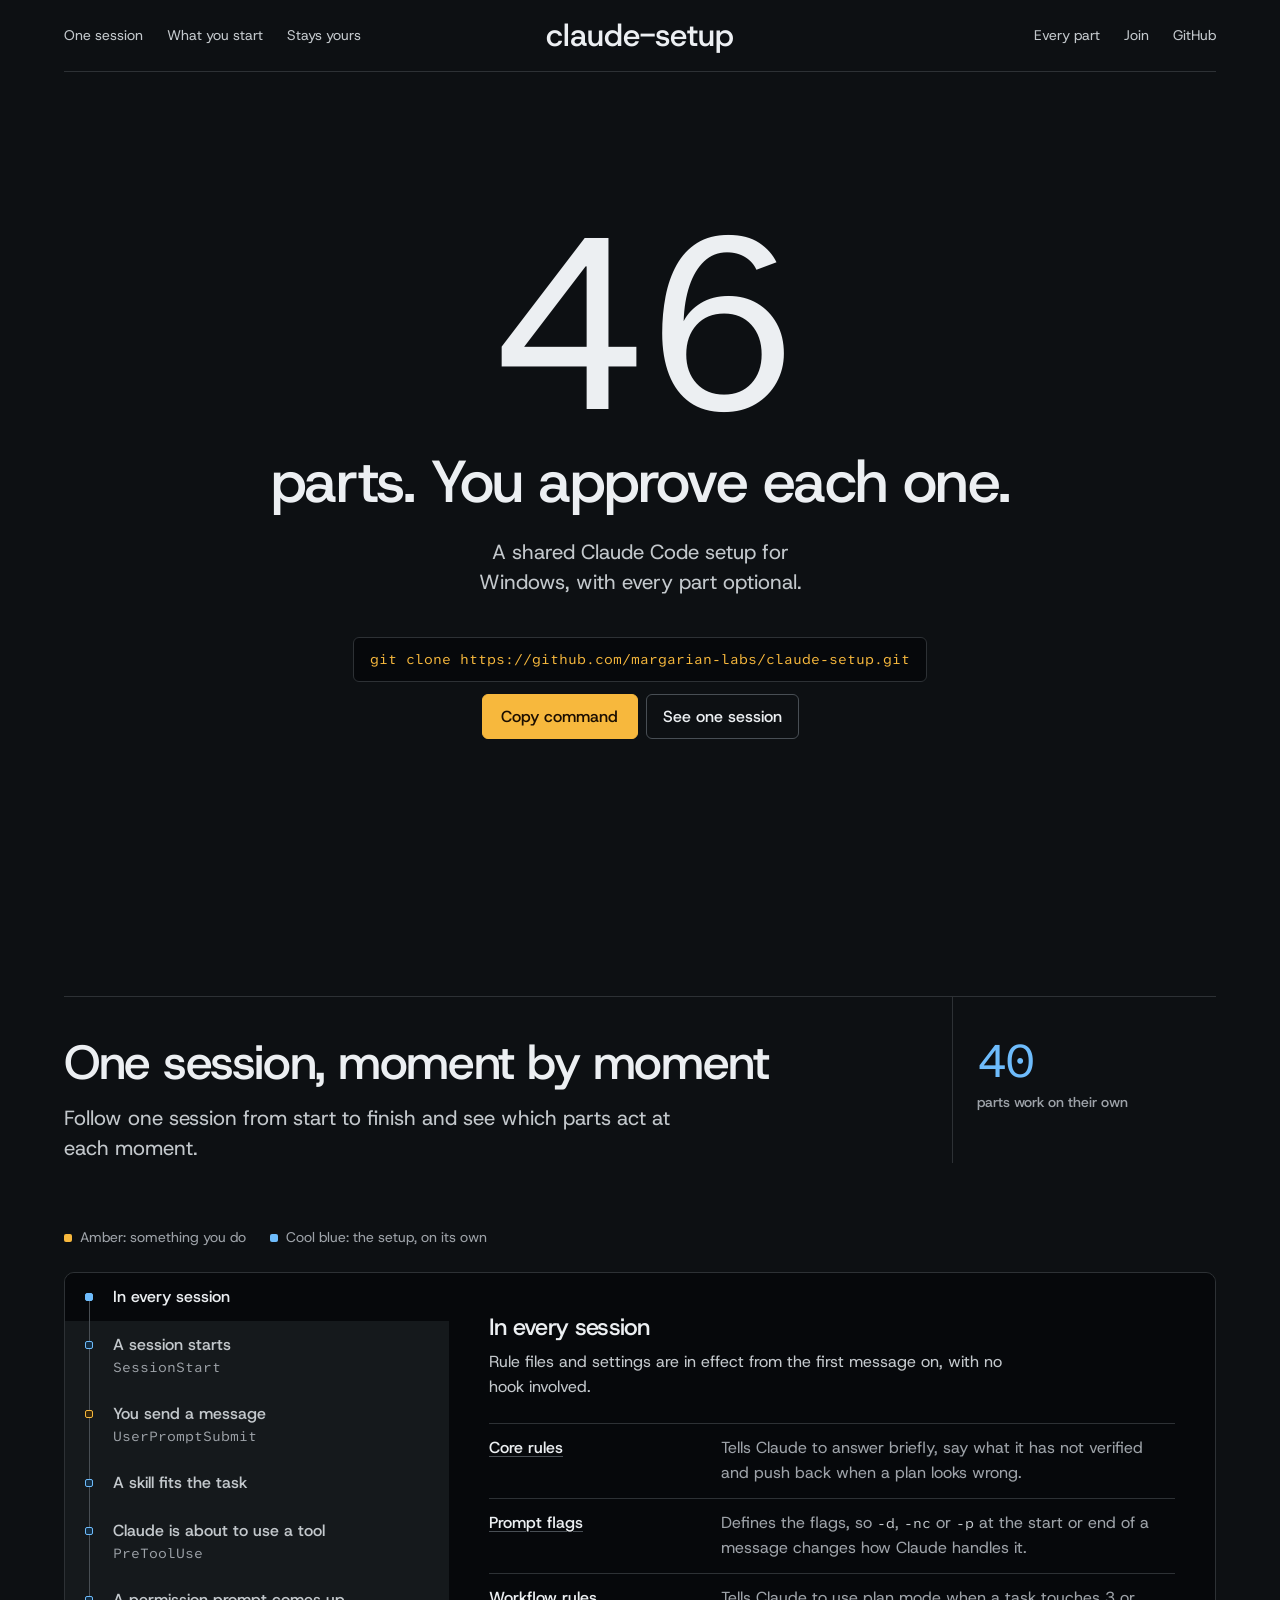
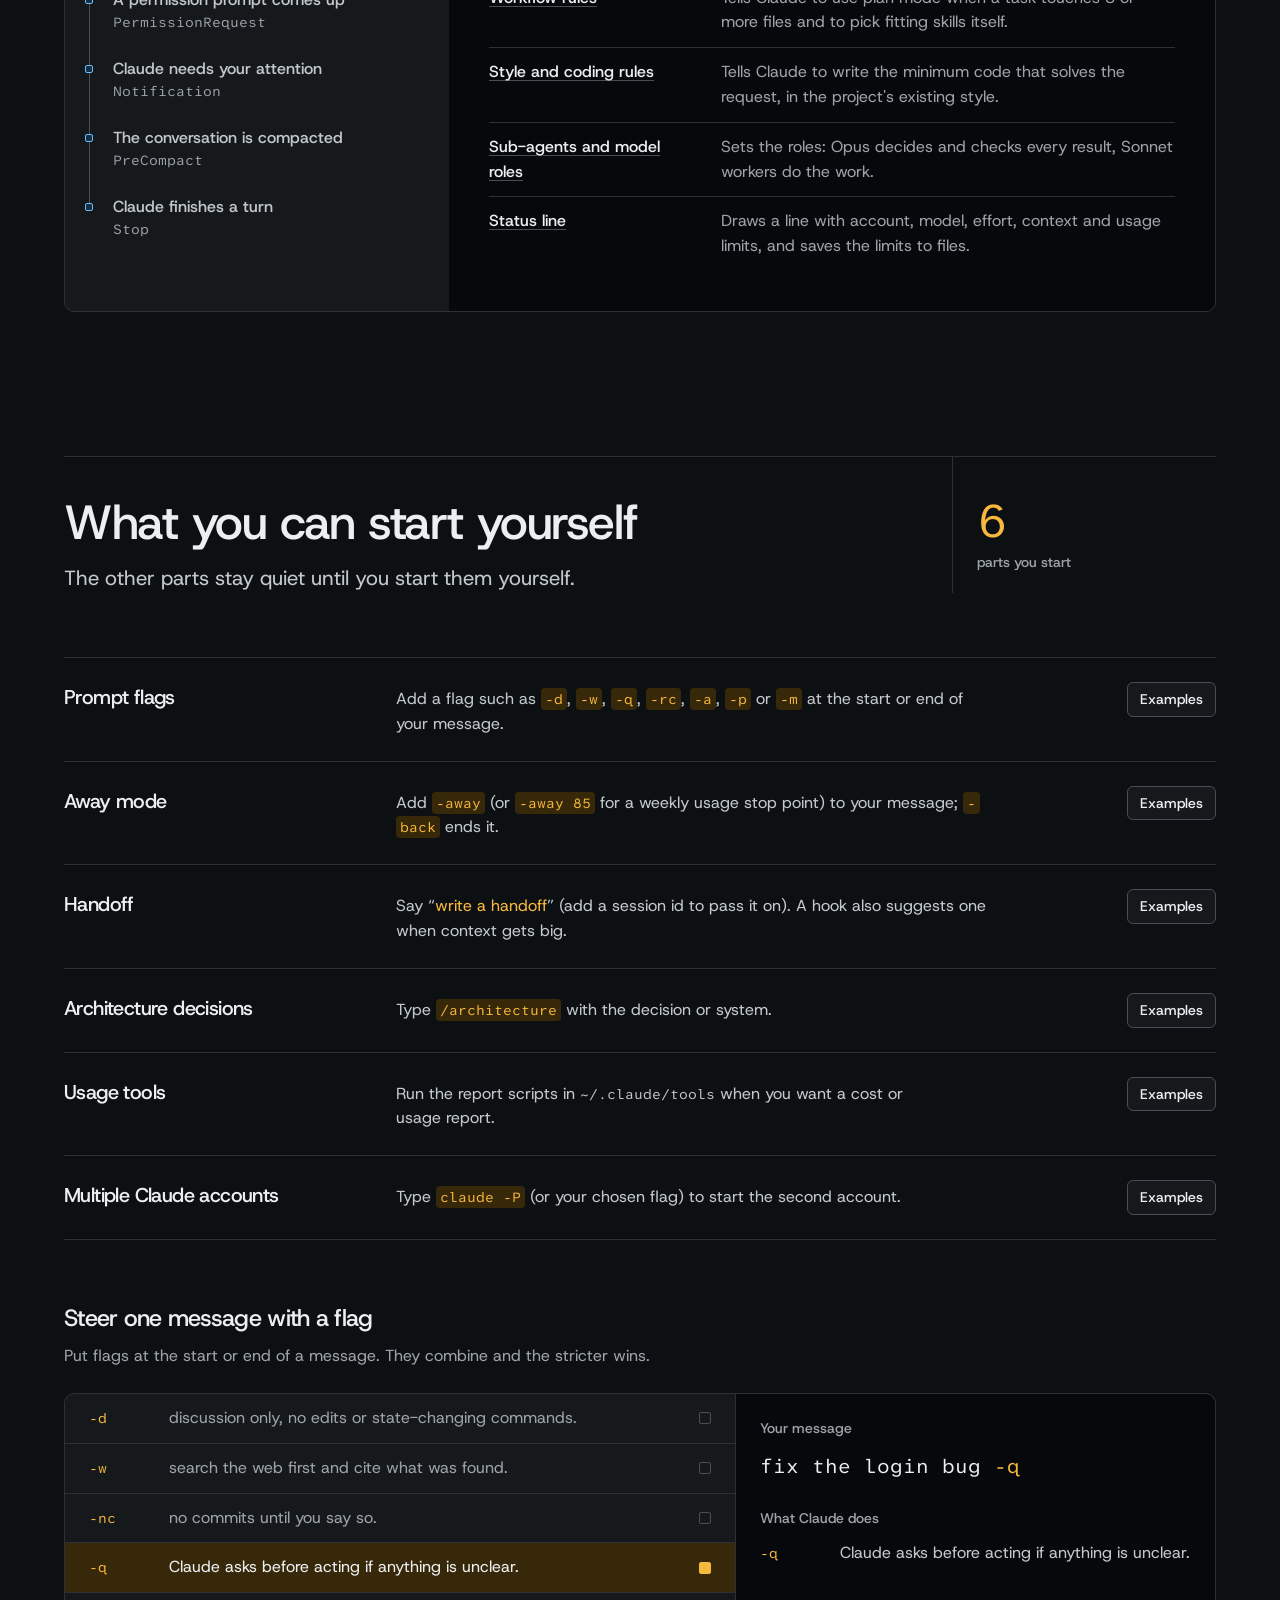
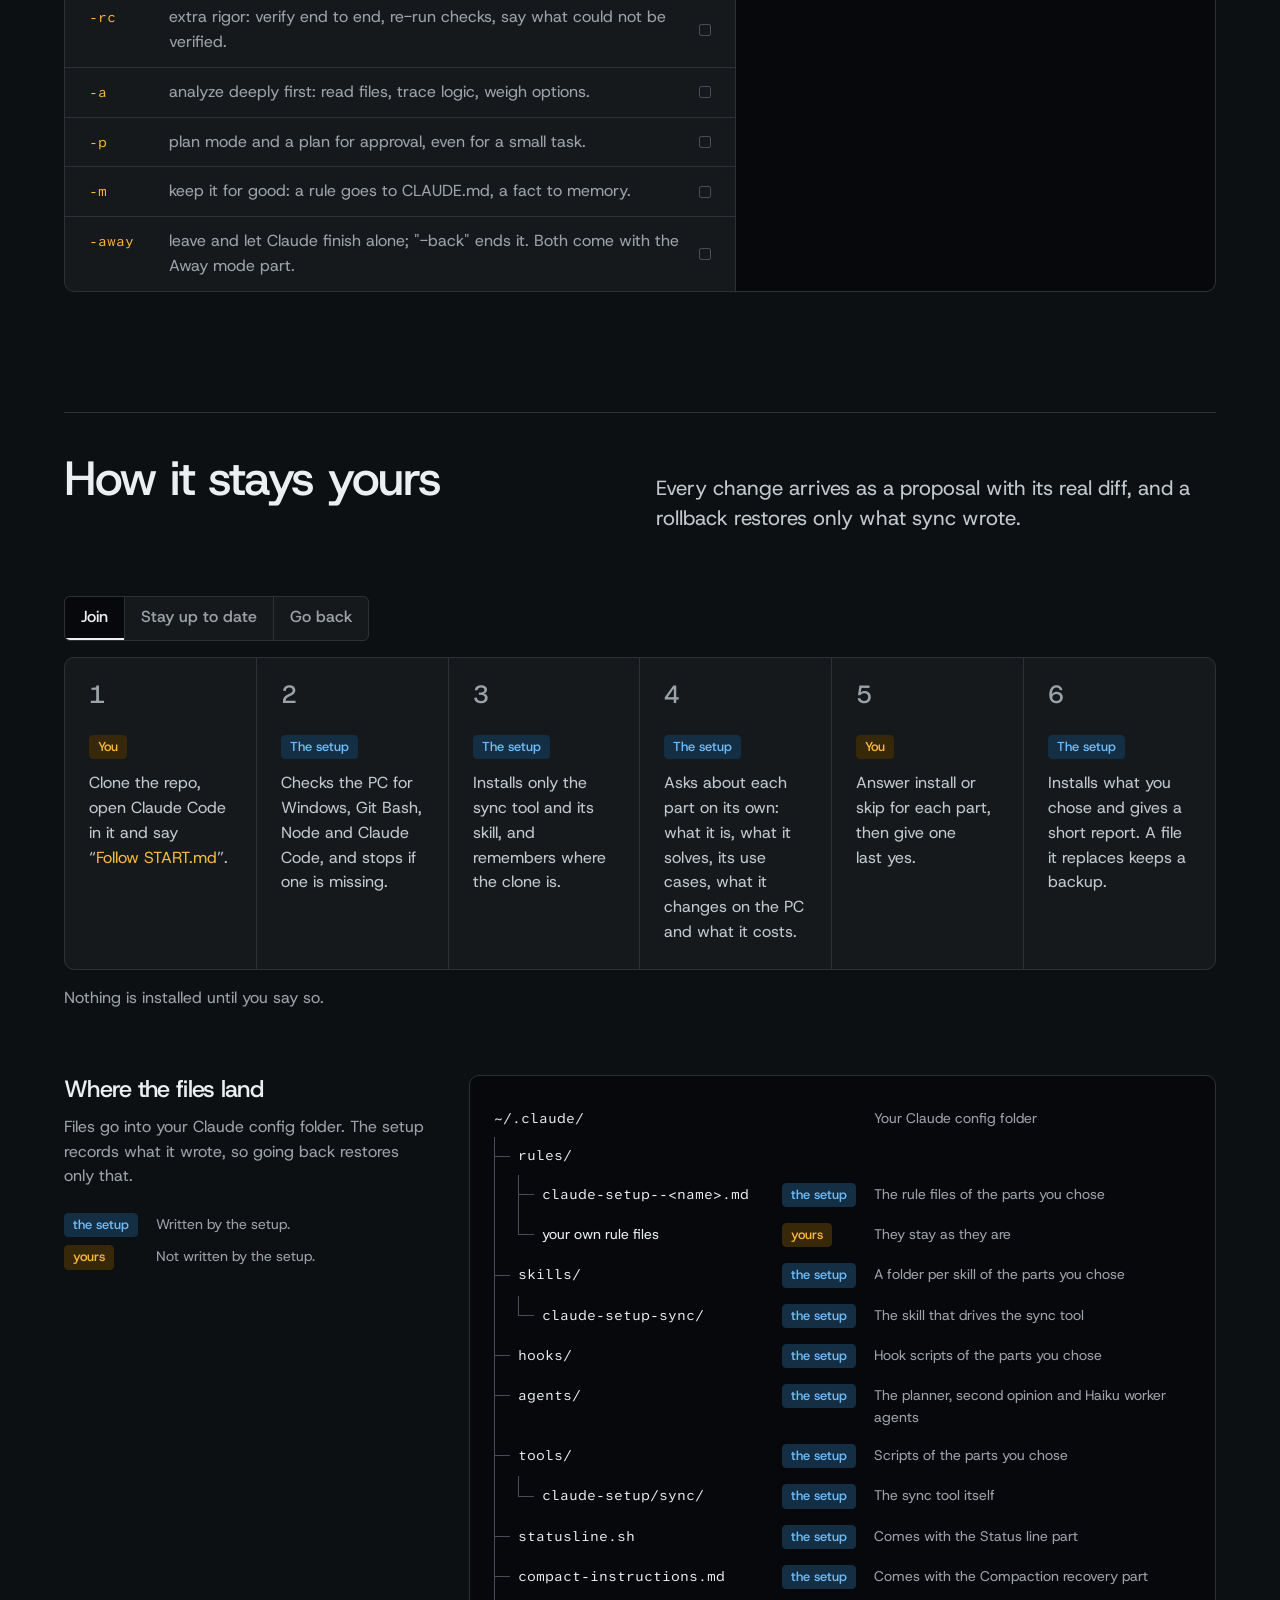
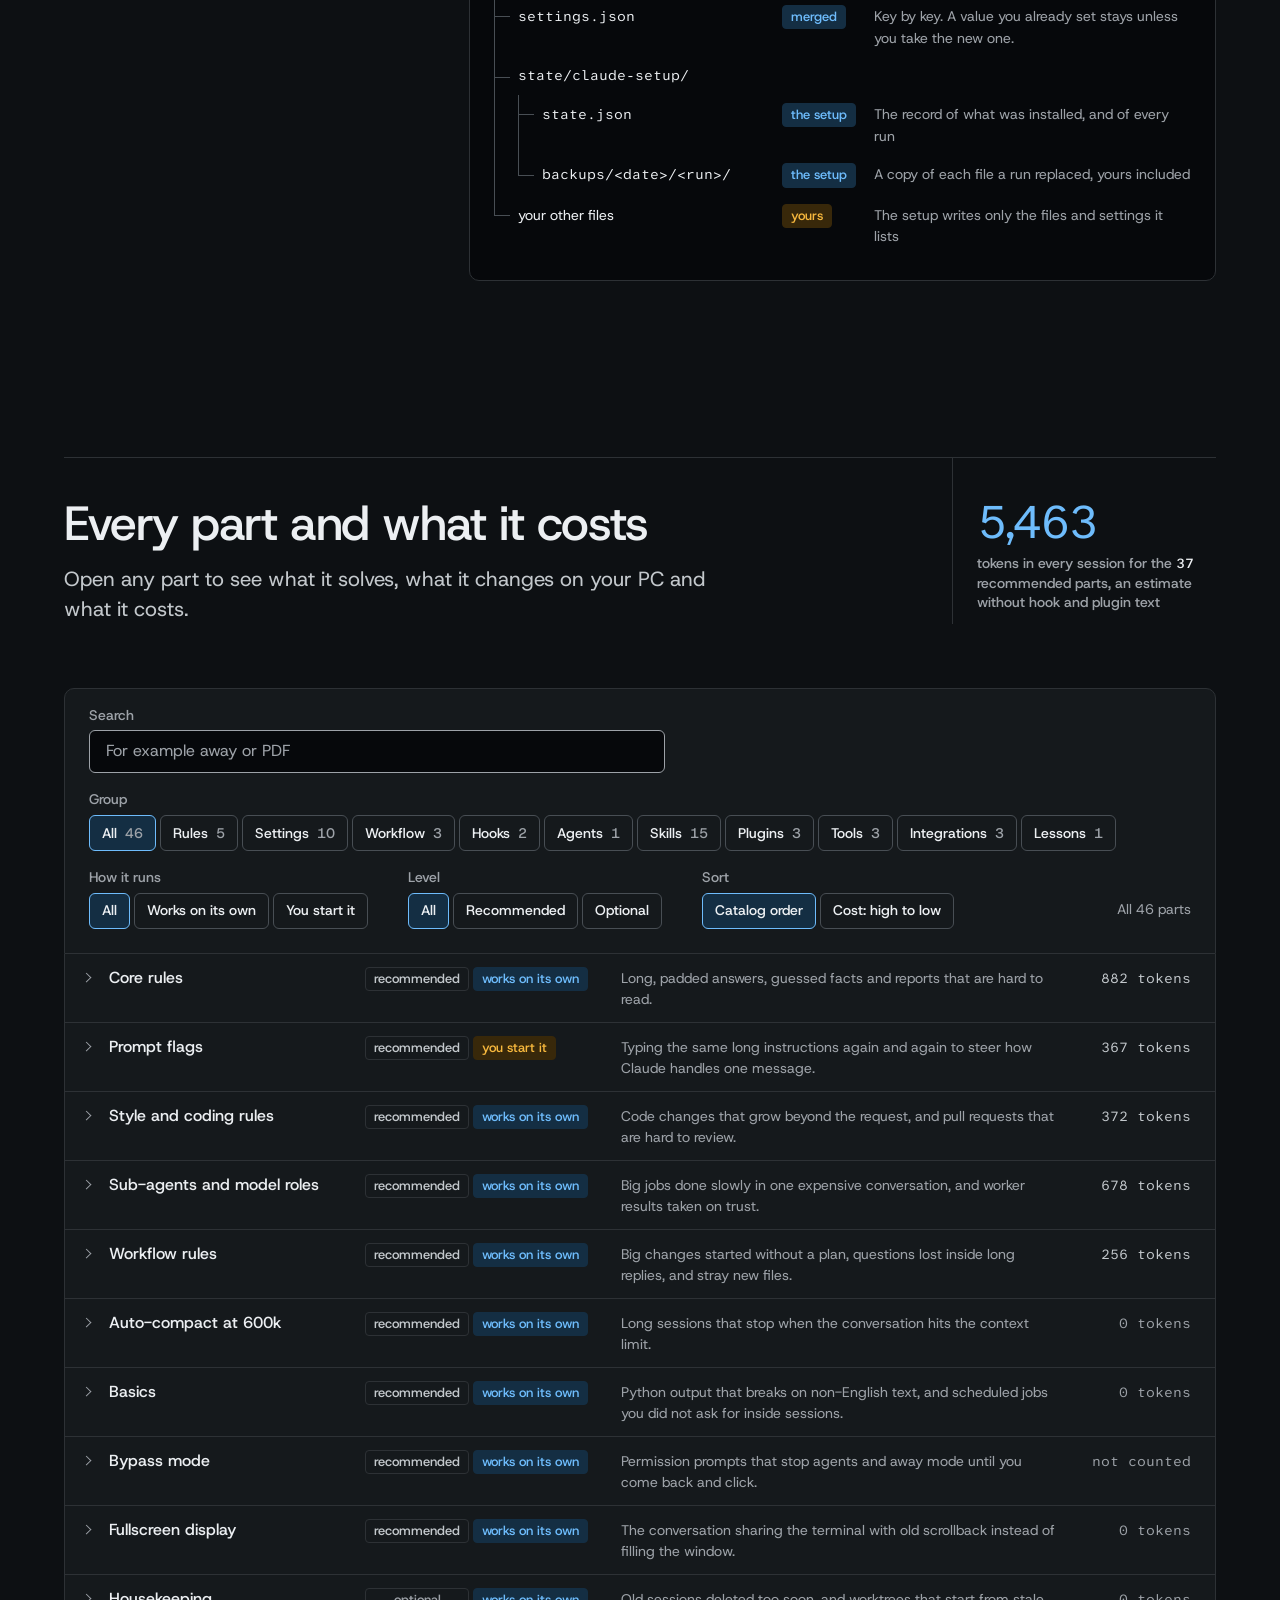
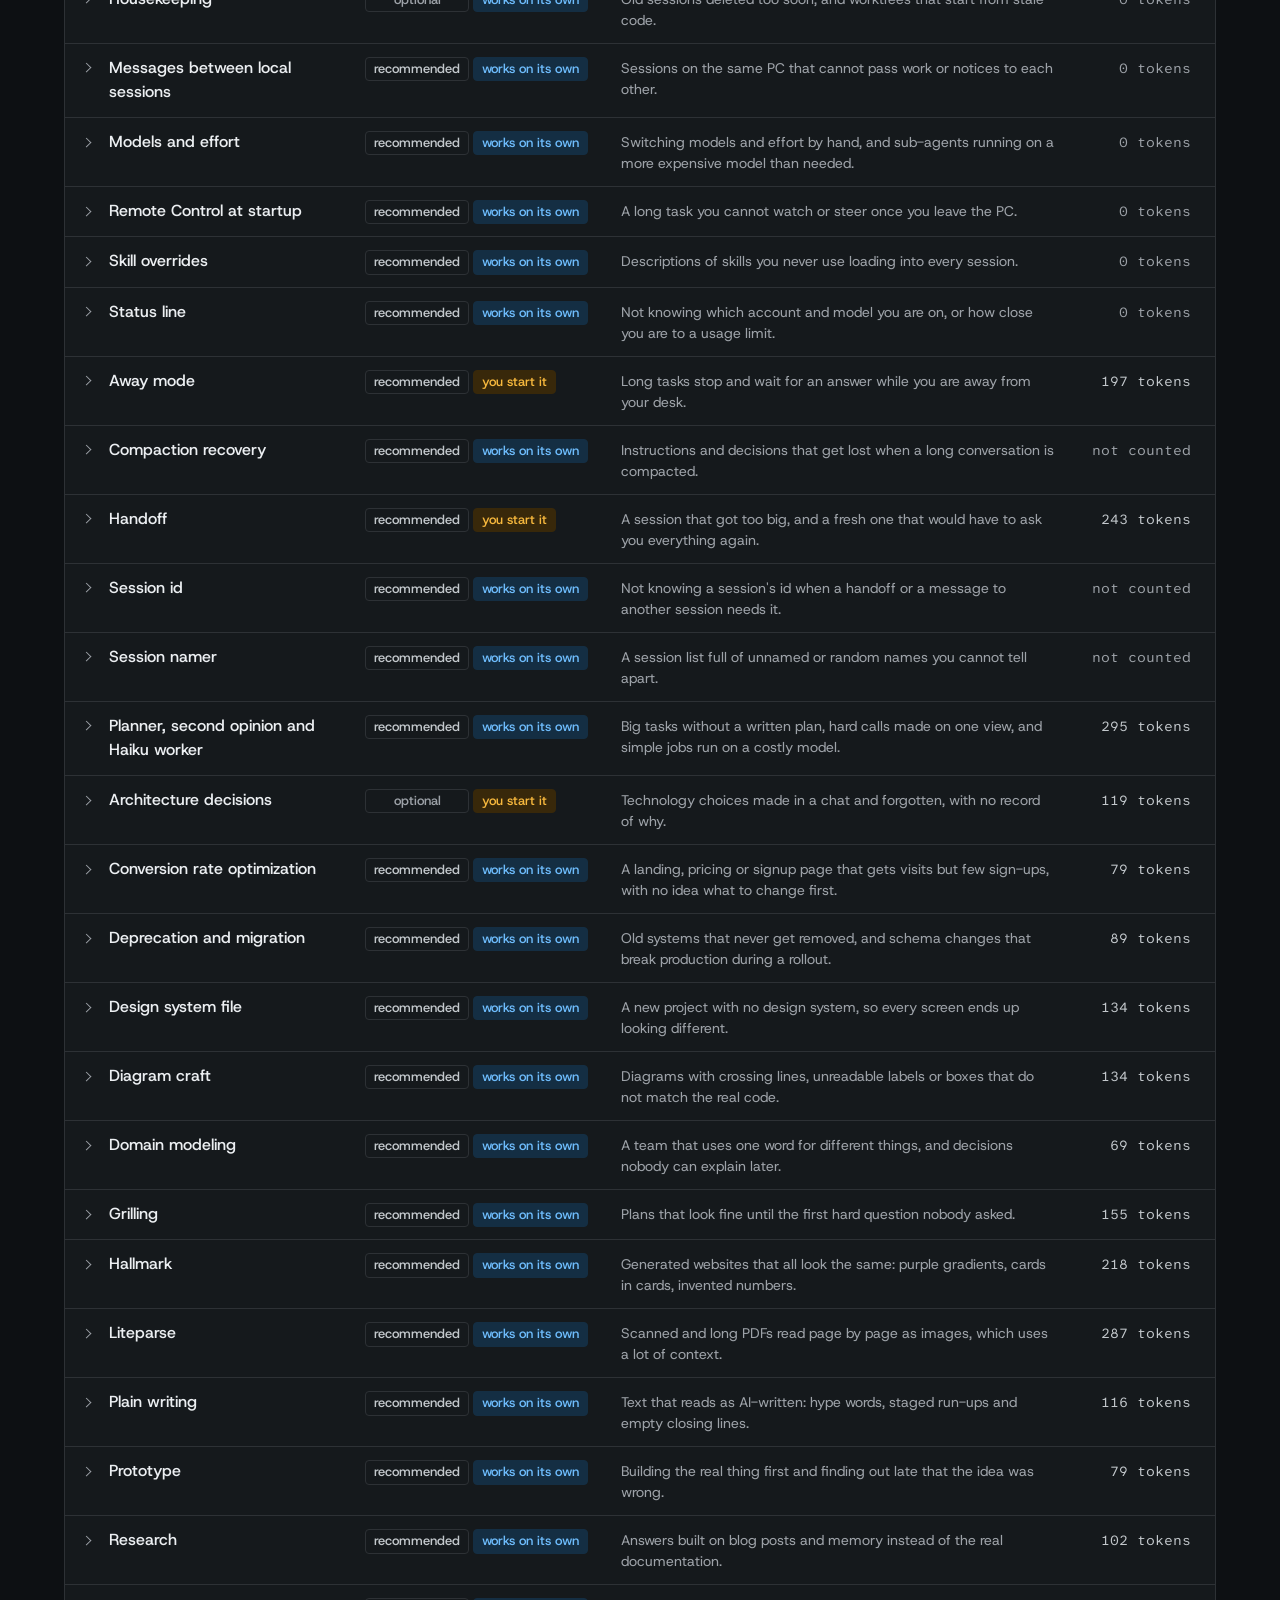
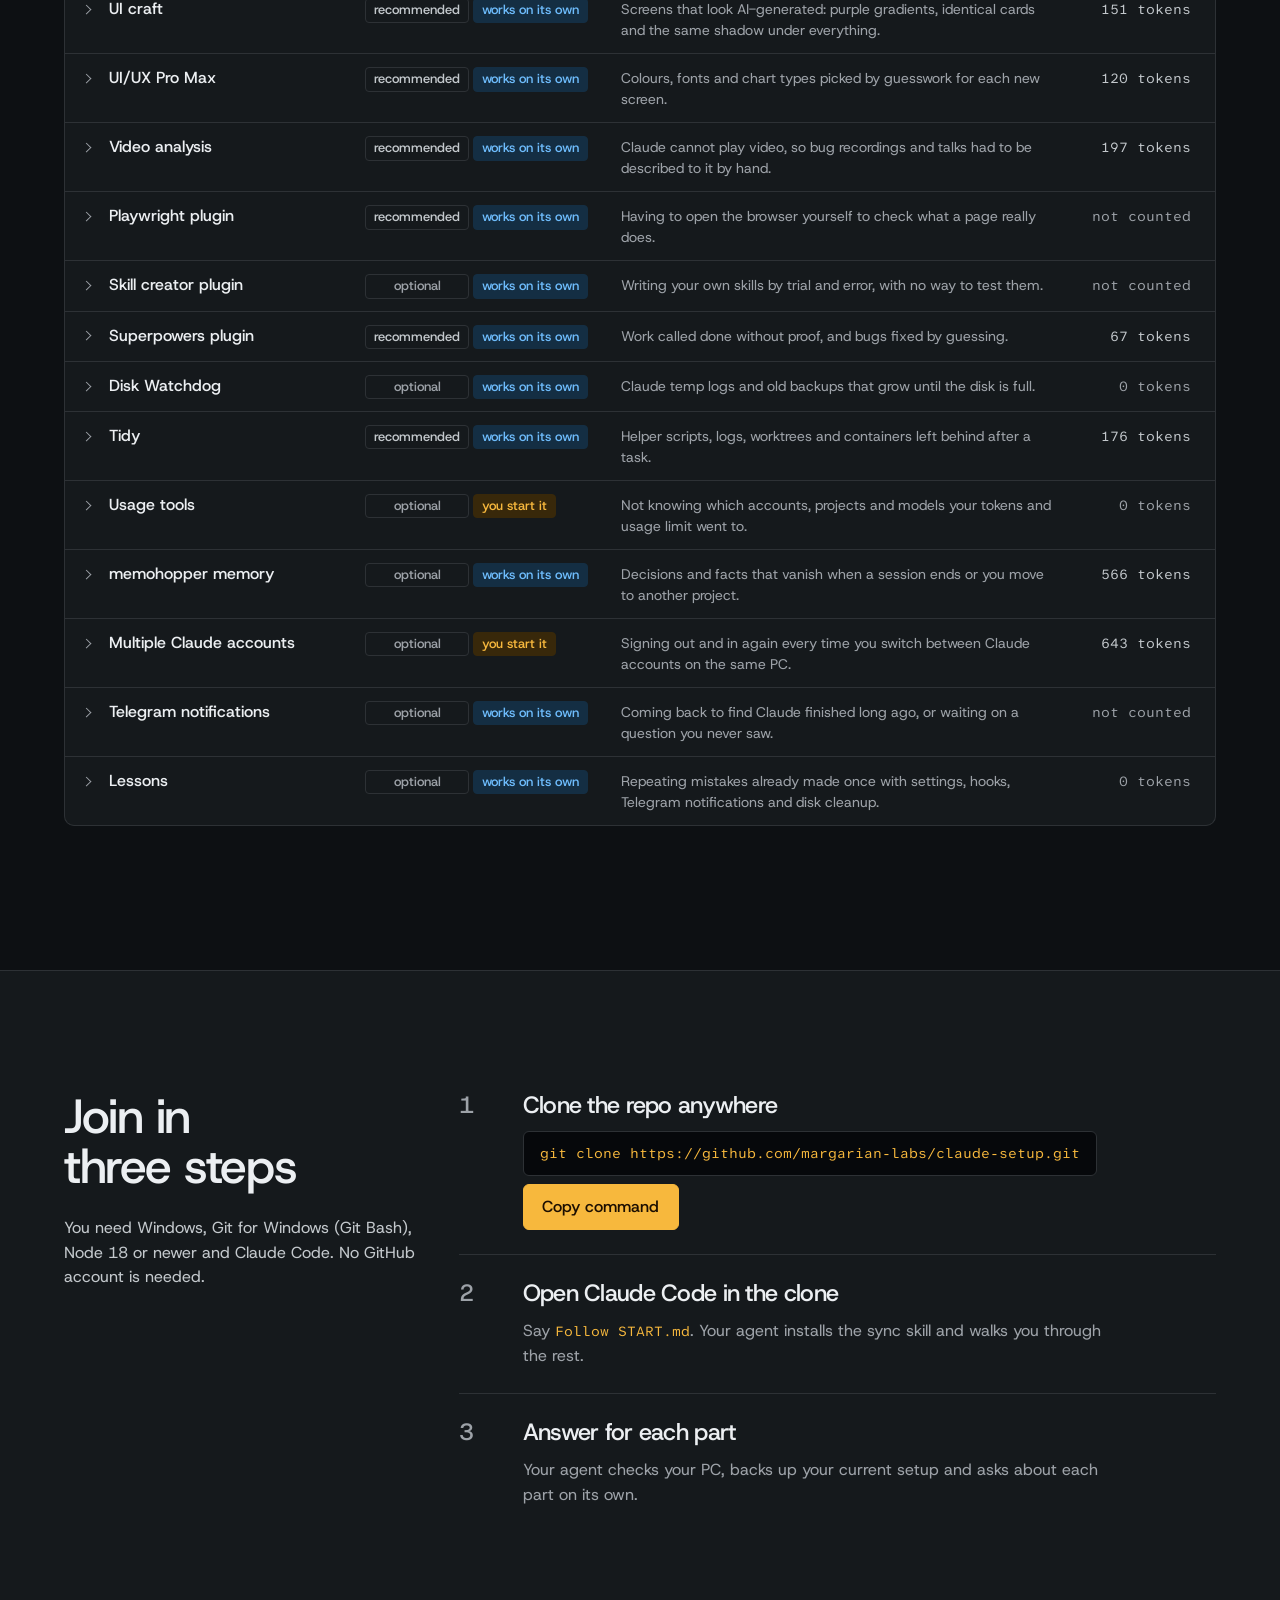
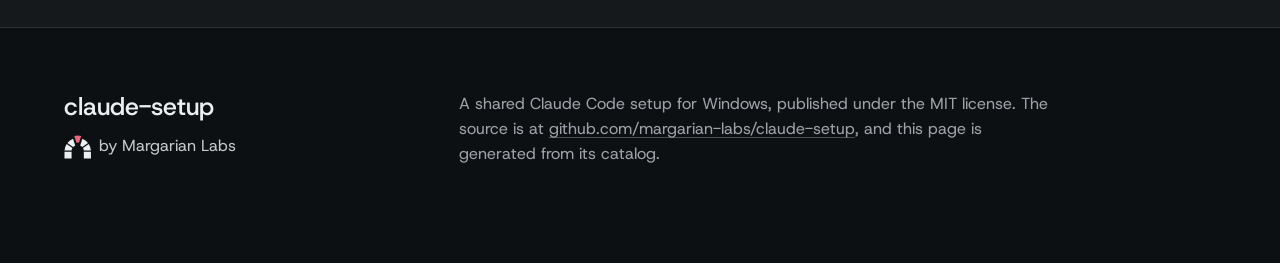
==== docs/index.html @ e774d5b4 "Margarian Labs logo: tab icon, footer, share image, README - demo page: tab icon, share tags with do" ====
<!doctype html>
<html lang="en">
<head>
<meta charset="utf-8">
<meta name="viewport" content="width=device-width, initial-scale=1">
<title>claude-setup, a shared Claude Code setup for Windows</title>
<meta name="description" content="A shared Claude Code setup for Windows in optional parts: you approve every change and can undo any.">
<meta property="og:type" content="website">
<meta property="og:title" content="claude-setup, a shared Claude Code setup for Windows">
<meta property="og:description" content="A shared Claude Code setup for Windows in optional parts: you approve every change and can undo any.">
<meta property="og:url" content="https://margarian-labs.github.io/claude-setup/">
<meta property="og:image" content="https://margarian-labs.github.io/claude-setup/share.png">
<meta property="og:image:width" content="1280">
<meta property="og:image:height" content="640">
<meta property="og:image:alt" content="claude-setup by Margarian Labs. Every part optional, you approve each one.">
<meta name="twitter:card" content="summary_large_image">
<link rel="icon" type="image/svg+xml" href="data:image/svg+xml,%3Csvg xmlns='http://www.w3.org/2000/svg' viewBox='0 0 64 64'%3E%3Crect width='64' height='64' rx='13' fill='%2314171B'/%3E%3Cpath fill='%23EEF0F2' d='M58.97 39.2A27 27 0 0 0 54.58 25.7L42.82 34.24A12.5 12.5 0 0 1 44.43 39.2ZM53.05 23.6A27 27 0 0 0 41.57 15.25L37.08 29.08A12.5 12.5 0 0 1 41.29 32.14ZM22.43 15.25A27 27 0 0 0 10.95 23.6L22.71 32.14A12.5 12.5 0 0 1 26.92 29.08ZM9.42 25.7A27 27 0 0 0 5.03 39.2L19.57 39.2A12.5 12.5 0 0 1 21.18 34.24ZM5 41.8H19.5V55.5H5ZM44.5 41.8H59V55.5H44.5Z'/%3E%3Cpath fill='%23E8667E' d='M39.1 9.45A27 27 0 0 0 24.9 9.45L29.39 23.27A12.5 12.5 0 0 1 34.61 23.27Z'/%3E%3C/svg%3E">
<link href="https://fonts.googleapis.com/css2?family=Host+Grotesk:wght@400;500&family=Atkinson+Hyperlegible+Mono:wght@400;500&display=swap" rel="stylesheet">
<style>
/* Hallmark · shape: Stat-Led · genre: modern-minimal · theme: Console (deal 2/3, seed dark-demo-claude-setup-shared-d05f·6dde4852·2026-11-25·r0) · job: join · draw: 2b6145
 * hero: Corridor · nav: masthead · footer: colophon block · imagery: the product · signature: the part count set as a reading at graphic scale, then each section's figure coloured by who acts, amber for you and cool for the setup · console: graphite
 * axes: dark/grotesk-sans/chromatic-amber · posture: restrained · contrast: pass · fold: pass · copy: verbatim · v2.0.0 */
/* Hallmark · pre-emit critique: P4 H4 E4 S4 R4 V3 · weakest: V, a centred figure over a headline is the familiar stat page; the masthead, the figure cell cut into each section head and the join set as rows on a band move it off that template */
/* Hallmark · waive 39b · each session trail row holds two lines, the moment and its hook event name · the session trail is a list of moments a visitor reads down, so a row is as tall as its two lines */
/* Hallmark · dismissed 41 · the page is dark only, so the panels inherit the ink colour set on body */
/* Hallmark · dismissed F4 · the pressed button is a chosen filter in the cool tint, the amber copy button stays the one primary */
/* Hallmark · answered F1 · the part text is the catalog word for word, where straight quotes mark the words a person types */
/* Hallmark · answered F2 · the three periods sit in catalog text that the install question prints unchanged */
:root {
  color-scheme: dark;
  --space-3xs: 2px; --space-2xs: 4px; --space-xs: 8px; --space-sm: 12px; --space-md: 16px; --space-lg: 24px; --space-xl: 40px; --space-2xl: 64px; --space-3xl: 96px; --space-4xl: 144px;
  --text-xs: 0.8125rem; --text-sm: 0.875rem; --text-md: 1rem; --text-lg: 1.25rem; --text-xl: 1.5625rem; --text-2xl: 1.953rem; --text-3xl: 2.441rem;
  --text-display-s: clamp(2.25rem, 4vw + 0.5rem, 3.75rem); --text-display: clamp(2.75rem, 5vw + 1rem, 5.25rem);
  --text-section: clamp(2rem, 2.5vw + 1rem, 3.5rem); --text-title: clamp(1.25rem, 0.75vw + 0.875rem, 1.625rem); --text-lead: clamp(1.125rem, 0.35vw + 1rem, 1.375rem);
  --ease-out: cubic-bezier(0.16, 1, 0.3, 1); --ease-in: cubic-bezier(0.7, 0, 0.84, 0); --ease-in-out: cubic-bezier(0.65, 0, 0.35, 1);
  --dur-micro: 120ms; --dur-short: 220ms; --dur-long: 420ms;
  --color-error: oklch(72% 0.15 27); --color-success: oklch(76% 0.13 150);
  --container: 1440px; --gutter: 64px; --gap-columns: 32px; --section-gap-s: 120px; --section-gap: 144px; --section-gap-l: 176px;
  --z-base: 1; --z-raised: 10; --z-dropdown: 100; --z-sticky: 200; --z-sticky-nav: 300; --z-modal: 400; --z-toast: 500; --z-tooltip: 600;
  --color-paper: oklch(17% 0.008 250); --color-paper-2: oklch(21% 0.009 250); --color-paper-3: oklch(13.5% 0.007 250);
  --color-ink: oklch(95% 0.005 250); --color-ink-2: oklch(83% 0.008 250); --color-muted: oklch(71% 0.01 250);
  --color-rule: oklch(31% 0.01 250); --color-rule-2: oklch(42% 0.012 250);
  --color-accent: oklch(82% 0.15 80); --color-accent-ink: oklch(18% 0.04 75); --color-accent-soft: oklch(29% 0.05 80); --color-focus: oklch(82% 0.15 80);
  --color-cool: oklch(77% 0.12 245); --color-cool-soft: oklch(29% 0.05 245);
  --color-ok: oklch(76% 0.15 150); --color-ok-soft: oklch(24.5% 0.03 150); --color-bad: oklch(70% 0.17 25); --color-bad-soft: oklch(24.5% 0.035 25);
  --color-brand: #E8667E;
  --font-display: "Host Grotesk", ui-sans-serif, system-ui, sans-serif; --font-body: var(--font-display);
  --font-outlier: "Atkinson Hyperlegible Mono", ui-monospace, monospace;
  --radius-card: 10px; --radius-pill: 6px; --rule-hair: 1px;
  --shadow-card: none;
  --tracking-display: -0.03em; --display-weight: 500;
}
*, *::before, *::after { box-sizing: border-box; }
html, body { overflow-x: clip; }
html { scrollbar-color: var(--color-muted) var(--color-paper); scroll-padding-top: var(--space-3xl); }
body { margin: 0; background: var(--color-paper); color: var(--color-ink); font-family: var(--font-body); font-size: var(--text-md); line-height: 1.55; -webkit-font-smoothing: antialiased; caret-color: var(--color-accent); }
::selection { background: color-mix(in oklab, var(--color-accent) 25%, transparent); }
:focus-visible { outline: 2px solid var(--color-focus); outline-offset: 2px; }
a { color: inherit; text-decoration-thickness: 1px; text-underline-offset: 0.16em; }
h1, h2, h3 { margin: 0; font-family: var(--font-display); font-weight: var(--display-weight, 700); font-synthesis: none; letter-spacing: var(--tracking-display); line-height: 1.05; overflow-wrap: break-word; min-width: 0; text-wrap: balance; }
h1 { max-width: 20ch; font-size: var(--text-display); } h2 { max-width: 30ch; font-size: var(--text-section); } h3 { max-width: 40ch; font-size: var(--text-title); line-height: 1.2; }
.lead { font-size: var(--text-lead); line-height: 1.45; max-width: 52ch; }
p { margin: 0; text-wrap: pretty; }
p:not([class]) { max-width: 65ch; }
img, video { max-width: 100%; height: auto; display: block; }
svg { display: block; }
[hidden] { display: none !important; }
button, input, select, textarea { font: inherit; }
.container { width: 100%; max-width: var(--container); margin-inline: auto; padding-inline: var(--gutter); box-sizing: border-box; }
.num, .figure, td.num { font-variant-numeric: tabular-nums; }
.visually-hidden { position: absolute; width: 1px; height: 1px; overflow: hidden; clip-path: inset(50%); white-space: nowrap; }
[data-slot] { position: relative; overflow: hidden; background: linear-gradient(160deg, var(--color-paper-2, var(--color-paper)), var(--color-paper-3, var(--color-paper))); }
[data-slot] > img { position: absolute; inset: 0; width: 100%; height: 100%; object-fit: cover; z-index: 1; }
[data-slot]:has(> img) > :not(img):not([data-keep]) { display: none !important; }
@media (max-width: 60rem) { :root { --gutter: 24px; --section-gap-s: 80px; --section-gap: 96px; --section-gap-l: 120px; } }
@media (max-width: 40rem) { :root { --gutter: 16px; --section-gap-s: 56px; --section-gap: 72px; --section-gap-l: 96px; --gap-columns: 16px; } }
@media (prefers-reduced-motion: reduce) { *:not(.keep-motion), *:not(.keep-motion)::before, *:not(.keep-motion)::after { animation-duration: 0.01ms !important; animation-iteration-count: 1 !important; transition-duration: 0.01ms !important; scroll-behavior: auto !important; } }
/* photographs: duotone paper-3 ink */
[data-slot]:has(> img) { isolation: isolate; background: var(--color-ink); outline: 1px solid color-mix(in oklab, var(--color-ink) 8%, transparent); outline-offset: -1px; }
[data-slot] > img { z-index: 0; filter: grayscale(1) contrast(1.08); mix-blend-mode: multiply; }
[data-slot]:has(> img)::before { content: ""; position: absolute; inset: 0; z-index: 1; background: var(--color-paper-3); mix-blend-mode: lighten; pointer-events: none; }
.measured { font-family: var(--font-outlier); font-size: var(--text-sm); font-variant-numeric: tabular-nums slashed-zero; }
.btn { display: inline-flex; align-items: center; gap: var(--space-xs); white-space: nowrap; border: var(--rule-hair) solid var(--color-rule-2); border-radius: var(--radius-pill); padding: var(--space-sm) var(--space-md); background: var(--color-paper-2); color: var(--color-ink); font-weight: 500; line-height: 1.2; text-decoration: none; cursor: pointer; transition: background-color var(--dur-short) var(--ease-out), border-color var(--dur-short) var(--ease-out); }
.btn:hover { background: var(--color-paper-3); border-color: var(--color-muted); }
.btn:active { background: var(--color-paper-3); border-color: var(--color-ink-2); }
.btn[disabled], .btn[aria-disabled="true"] { color: var(--color-muted); border-color: var(--color-rule); cursor: not-allowed; }
.btn--primary { background: var(--color-accent); border-color: var(--color-accent); color: var(--color-accent-ink); }
.btn--primary:hover { background: color-mix(in oklab, var(--color-accent) 88%, var(--color-ink)); border-color: color-mix(in oklab, var(--color-accent) 88%, var(--color-ink)); }
.btn--primary:active { background: color-mix(in oklab, var(--color-accent) 80%, var(--color-paper-3)); border-color: color-mix(in oklab, var(--color-accent) 80%, var(--color-paper-3)); }
.btn[aria-pressed="true"] { background: var(--color-cool-soft); border-color: var(--color-cool); color: var(--color-ink); }
.chip { display: inline-flex; align-items: center; border: var(--rule-hair) solid var(--color-rule); border-radius: 4px; padding: var(--space-3xs) var(--space-xs); font-size: var(--text-xs); font-weight: 500; line-height: 1.4; color: var(--color-muted); white-space: nowrap; }
.chip--you { background: var(--color-accent-soft); border-color: var(--color-accent-soft); color: var(--color-accent); }
.chip--auto { background: var(--color-cool-soft); border-color: var(--color-cool-soft); color: var(--color-cool); }
.panels { display: grid; gap: var(--rule-hair); background: var(--color-rule); border: var(--rule-hair) solid var(--color-rule); border-radius: var(--radius-card); overflow: hidden; }
.panels > * { background: var(--color-paper-2); min-width: 0; }
.field { width: 100%; border: var(--rule-hair) solid var(--color-muted); border-radius: var(--radius-pill); padding: var(--space-sm) var(--space-md); background: var(--color-paper-3); color: var(--color-ink); transition: border-color var(--dur-short) var(--ease-out); }
.field::placeholder { color: var(--color-muted); }
.field:hover { border-color: var(--color-ink-2); }
.num-sep { margin-inline: -0.22em; }

.site-skip { position: absolute; left: var(--space-md); top: calc(-1 * var(--space-3xl)); z-index: var(--z-toast); padding: var(--space-xs) var(--space-md); border-radius: var(--radius-pill); background: var(--color-ink); color: var(--color-paper); }
.site-skip:focus-visible { top: var(--space-md); }

.site-nav__bar { display: grid; grid-template-columns: minmax(0, 1fr) auto minmax(0, 1fr); align-items: center; column-gap: var(--gap-columns); min-height: 4.5rem; border-bottom: var(--rule-hair) solid var(--color-rule); }
.site-nav__mark { grid-column: 2; grid-row: 1; font-size: var(--text-2xl); font-weight: 500; line-height: 1.1; text-decoration: none; white-space: nowrap; }
.site-nav__links { grid-column: 1; grid-row: 1; display: flex; gap: var(--space-lg); margin: 0; padding: 0; list-style: none; }
.site-nav__links--end { grid-column: 3; justify-content: flex-end; }
.site-nav__links a { display: block; padding-block: var(--space-sm); font-size: var(--text-sm); color: var(--color-ink-2); text-decoration: none; white-space: nowrap; transition: color var(--dur-short) var(--ease-out); }
.site-nav__links a:hover, .site-nav__links a:active { color: var(--color-ink); }

.site-hero { display: grid; align-items: center; min-height: min(calc(100dvh - 4.5rem), 60rem); padding-block: var(--space-xl) var(--space-2xl); }
.site-hero__inner { display: grid; justify-items: center; text-align: center; }
.site-hero h1 { display: grid; justify-items: center; row-gap: var(--space-sm); max-width: none; font-size: var(--text-display-s); }
.site-hero__figure { display: block; font-family: var(--font-outlier); font-size: clamp(7rem, 20vw, 18rem); font-weight: 400; line-height: 0.9; letter-spacing: -0.04em; font-variant-numeric: tabular-nums slashed-zero; }
.site-hero .lead { max-width: 44ch; margin-top: var(--space-lg); color: var(--color-ink-2); text-wrap: balance; }
.site-hero__actions { display: grid; justify-items: center; row-gap: var(--space-sm); margin-top: var(--space-xl); }
.site-hero__buttons { display: flex; flex-wrap: wrap; justify-content: center; gap: var(--space-xs); }
.site-hero__second { background: transparent; white-space: nowrap; }

.site-cmd { display: block; padding: var(--space-sm) var(--space-md); border: var(--rule-hair) solid var(--color-rule); border-radius: var(--radius-pill); background: var(--color-paper-3); color: var(--color-accent); line-height: calc(var(--text-md) * 1.2); text-align: left; }
.site-typed { color: var(--color-accent); }
.site-copy { justify-content: center; min-width: 9.75em; white-space: nowrap; }
.site-copy:focus-visible { outline: 2px solid var(--color-focus); outline-offset: 2px; }
.site-copy[data-copied] { background: var(--color-ok-soft); border-color: var(--color-ok-soft); color: var(--color-ok); }
.site-clone { display: flex; flex-wrap: wrap; gap: var(--space-xs); }

.site-section { --site-gap: var(--section-gap); padding-top: var(--site-gap); scroll-margin-top: calc(-1 * var(--site-gap)); }
#session { --site-gap: var(--space-3xl); }
#yours { --site-gap: var(--section-gap-s); }
#parts { --site-gap: var(--section-gap-l); }

.site-head { display: grid; grid-template-columns: repeat(12, minmax(0, 1fr)); column-gap: var(--gap-columns); margin-bottom: var(--space-2xl); border-top: var(--rule-hair) solid var(--color-rule); }
.site-head__text { grid-column: 1 / span 8; display: grid; align-content: start; row-gap: var(--space-md); padding-top: var(--space-xl); }
.site-head .lead { color: var(--color-ink-2); }
.site-stat { grid-column: 10 / span 3; display: grid; align-content: start; row-gap: var(--space-xs); padding: var(--space-xl) 0 0 var(--space-lg); border-left: var(--rule-hair) solid var(--color-rule); font-size: var(--text-sm); font-weight: 500; line-height: 1.4; color: var(--color-muted); }
.site-stat__num { font-family: var(--font-outlier); font-size: var(--text-section); font-weight: 400; line-height: 1; letter-spacing: -0.04em; font-variant-numeric: tabular-nums slashed-zero; color: var(--color-ink); }
.site-stat .measured { color: var(--color-ink); }
.site-stat--auto .site-stat__num { color: var(--color-cool); }
.site-stat--you .site-stat__num { color: var(--color-accent); }
.site-head--split { align-items: baseline; }
.site-head--split h2 { grid-column: 1 / span 6; padding-top: var(--space-xl); }
.site-head--split .lead { grid-column: 7 / span 6; }

.site-join { margin-top: var(--section-gap); padding-block: var(--section-gap-s); border-block: var(--rule-hair) solid var(--color-rule); background: var(--color-paper-2); }
.site-join__grid, .site-foot__grid { display: grid; grid-template-columns: repeat(12, minmax(0, 1fr)); column-gap: var(--gap-columns); }
.site-join__head { grid-column: 1 / span 4; display: grid; align-content: start; row-gap: var(--space-lg); }
.site-join__needs { max-width: 40ch; color: var(--color-ink-2); }
.site-steps { grid-column: 5 / span 8; margin: 0; padding: 0; list-style: none; counter-reset: site-step; }
.site-step { display: grid; grid-template-columns: var(--space-2xl) minmax(0, 1fr); padding-block: var(--space-lg); border-top: var(--rule-hair) solid var(--color-rule); counter-increment: site-step; }
.site-step:first-child { padding-top: 0; border-top: 0; }
.site-step:last-child { padding-bottom: 0; }
.site-step::before { content: counter(site-step); font-size: var(--text-title); font-weight: 500; line-height: 1.2; color: var(--color-muted); }
.site-step__body { display: grid; justify-items: start; row-gap: var(--space-sm); }
.site-step__line { max-width: 60ch; color: var(--color-muted); }

.site-foot { padding-block: var(--space-2xl) var(--space-3xl); }
.site-foot__brand { grid-column: 1 / span 4; display: grid; align-content: start; justify-items: start; row-gap: var(--space-sm); }
.site-foot__mark { font-size: var(--text-xl); font-weight: 500; line-height: 1.2; }
.site-foot__by { display: inline-flex; align-items: center; column-gap: var(--space-xs); color: var(--color-ink); text-decoration: none; }
.site-foot__by span { color: var(--color-ink-2); transition: color var(--dur-short) var(--ease-out); }
.site-foot__by:hover span, .site-foot__by:active span { color: var(--color-ink); }
.site-foot__logo { flex: none; width: calc(var(--space-lg) * 8 / 7); height: var(--space-lg); fill: currentColor; }
.site-foot__logo-key { fill: var(--color-brand); }
.site-foot__text { grid-column: 5 / span 8; max-width: 60ch; color: var(--color-muted); }
.site-foot__text a { text-decoration-color: var(--color-rule-2); transition: color var(--dur-short) var(--ease-out), text-decoration-color var(--dur-short) var(--ease-out); }
.site-foot__text a:hover, .site-foot__text a:active { color: var(--color-accent); text-decoration-color: var(--color-accent); }

@media (max-width: 60rem) {
  .site-nav__bar { display: flex; flex-wrap: wrap; justify-content: center; column-gap: var(--space-lg); min-height: 0; padding-bottom: var(--space-xs); }
  .site-nav__mark { flex: 0 0 100%; margin-bottom: var(--space-xs); padding-block: var(--space-md); border-bottom: var(--rule-hair) solid var(--color-rule); text-align: center; }
  .site-nav__links { display: contents; }
  .site-nav__links a { font-size: var(--text-md); }
  .site-hero { min-height: 0; padding-block: var(--space-2xl) var(--space-xl); }
  #session { --site-gap: var(--space-xl); }
  .site-head, .site-join__grid, .site-foot__grid { display: block; }
  .site-stat { display: flex; align-items: baseline; column-gap: var(--space-sm); margin-top: var(--space-lg); padding: var(--space-md) 0 0; border-left: 0; border-top: var(--rule-hair) solid var(--color-rule); }
  .site-head--split .lead { margin-top: var(--space-md); }
  .site-steps { margin-top: var(--space-xl); }
  .site-step { grid-template-columns: var(--space-xl) minmax(0, 1fr); }
  .site-foot__text { margin-top: var(--space-md); }
}
.sx-legend { display: flex; flex-wrap: wrap; gap: var(--space-xs) var(--space-lg); margin-bottom: var(--space-lg); font-size: var(--text-sm); color: var(--color-muted); }
.sx-key { display: inline-flex; align-items: center; gap: var(--space-xs); }
.sx-key::before { content: ""; flex-shrink: 0; width: var(--space-xs); height: var(--space-xs); border-radius: var(--space-3xs); background: var(--color-cool); }
.sx-key--you::before { background: var(--color-accent); }

.moments { list-style: none; max-width: 64rem; margin: 0; padding: 0 0 0 var(--space-2xs); }
.moment { position: relative; display: grid; padding: 0 0 var(--space-xl) var(--space-lg); border-left: var(--rule-hair) solid var(--color-rule-2); }
.moment:last-child { padding-bottom: 0; }
.moment::before { content: ""; position: absolute; left: calc(var(--space-2xs) * -1 - var(--rule-hair)); top: var(--space-xs); width: var(--space-xs); height: var(--space-xs); border-radius: var(--space-3xs); background: var(--color-cool); }
.moment[data-actor="you"]::before { background: var(--color-accent); }
.moment::after { content: attr(data-event); grid-row: 2; font-family: var(--font-outlier); font-size: var(--text-sm); color: var(--color-muted); }
.moment[data-event=""]::after { content: none; }
.moment__title { grid-row: 1; font-size: var(--text-lg); }
.moment__what { grid-row: 3; max-width: 60ch; margin-top: var(--space-xs); color: var(--color-ink-2); }
.moment__parts { grid-row: 4; list-style: none; margin: var(--space-md) 0 0; padding: 0; }
.sx-flag { white-space: nowrap; color: var(--color-ink-2); }
.moment__parts li { display: grid; gap: var(--space-2xs) var(--space-lg); padding: var(--space-sm) 0; border-top: var(--rule-hair) solid var(--color-rule); }
.moment__parts a { justify-self: start; color: var(--color-ink); font-weight: 500; text-decoration-color: var(--color-rule-2); transition: color var(--dur-short) var(--ease-out), text-decoration-color var(--dur-short) var(--ease-out); }
.moment__parts a:hover { color: var(--color-accent); text-decoration-color: currentColor; }
.moment__does { color: var(--color-muted); }
@media (min-width: 40rem) {
  .moment__parts li { grid-template-columns: minmax(0, 13rem) minmax(0, 1fr); }
}

.sx-on .moments { max-width: none; padding: 0; border: var(--rule-hair) solid var(--color-rule); border-radius: var(--radius-card); background: var(--color-paper-2); overflow: hidden; }
.sx-on .moment { display: block; padding: 0; border: 0; }
.sx-on .moment::before, .sx-on .moment::after { content: none; }
.sx-on .moment__title { grid-row: auto; max-width: none; font-size: var(--text-md); letter-spacing: 0; }
.sx-tab { --sx-mid: calc(var(--space-sm) + 0.75em); position: relative; display: flex; flex-direction: column; align-items: flex-start; width: 100%; min-height: 3rem; padding: var(--space-sm) var(--space-md) var(--space-sm) calc(var(--space-xl) + var(--space-xs)); border: 0; background: transparent; color: var(--color-ink-2); font-weight: 500; line-height: 1.5; text-align: left; cursor: pointer; transition: background-color var(--dur-short) var(--ease-out), color var(--dur-short) var(--ease-out); }
.sx-tab::before { content: ""; position: absolute; left: var(--space-lg); top: 0; bottom: 0; width: var(--rule-hair); background: var(--color-rule-2); }
.sx-tab::after { content: ""; position: absolute; left: calc(var(--space-lg) - var(--space-2xs)); top: var(--sx-mid); width: var(--space-xs); height: var(--space-xs); margin-top: calc(var(--space-2xs) * -1); border: var(--rule-hair) solid var(--color-cool); border-radius: var(--space-3xs); background: var(--color-cool-soft); }
.moment[data-actor="you"] .sx-tab::after { border-color: var(--color-accent); background: var(--color-accent-soft); }
.moment:first-child .sx-tab::before { top: var(--sx-mid); }
.moment:last-child .sx-tab::before { bottom: calc(100% - var(--sx-mid)); }
.sx-tab:hover { color: var(--color-ink); }
.sx-tab:focus-visible { outline-offset: calc(var(--space-3xs) * -1); }
.sx-tab[aria-expanded="true"] { background: var(--color-paper-3); color: var(--color-ink); cursor: default; }
.sx-tab[aria-expanded="true"]::after { background: var(--color-cool); }
.moment[data-actor="you"] .sx-tab[aria-expanded="true"]::after { background: var(--color-accent); }
.sx-tab__event { color: var(--color-muted); font-weight: 400; }
.sx-body { position: relative; padding: var(--space-xs) var(--space-md) var(--space-lg) calc(var(--space-xl) + var(--space-xs)); background: var(--color-paper-3); }
.sx-body::before { content: ""; position: absolute; left: var(--space-lg); top: 0; bottom: 0; width: var(--rule-hair); background: var(--color-rule-2); }
.moment:last-child .sx-body::before { content: none; }
.sx-body__title { display: none; }
.sx-body .moment__parts { margin-top: var(--space-md); }
.sx-root[data-moved] .sx-body { animation: sx-in var(--dur-short) var(--ease-out); }
@keyframes sx-in { from { opacity: 0; } }

@media (min-width: 60rem) {
  .sx-on .moments { display: grid; grid-template-columns: minmax(18rem, 24rem) minmax(0, 1fr); grid-template-rows: repeat(var(--sx-rows), auto) 1fr; }
  .sx-on .moment { display: contents; }
  .sx-on .moment__title { grid-column: 1; }
  .sx-body { grid-column: 2; grid-row: 1 / -1; padding: var(--space-xl); }
  .sx-body::before { content: none; }
  .sx-body__title { display: block; font-family: var(--font-display); font-size: var(--text-title); font-weight: var(--display-weight); letter-spacing: var(--tracking-display); line-height: 1.2; color: var(--color-ink); }
  .sx-body .moment__parts { margin-top: var(--space-lg); }
}
.wg-gallery, .wg-flow { margin-top: var(--space-xl); }
.wg-block { margin-top: var(--space-2xl); }
.wg-head { display: grid; gap: var(--space-sm); margin-bottom: var(--space-lg); }
.wg-head p { max-width: 65ch; color: var(--color-muted); }
.wg-label { font-size: var(--text-sm); font-weight: 500; color: var(--color-muted); }
.wg-typed { color: var(--color-accent); }
.wg-typed.measured { padding: var(--space-3xs) var(--space-2xs); border-radius: var(--space-2xs); background: var(--color-accent-soft); -webkit-box-decoration-break: clone; box-decoration-break: clone; }

.starts { margin: 0; padding: 0; list-style: none; border-top: var(--rule-hair) solid var(--color-rule); }
.start { display: grid; grid-template-columns: minmax(0, 3fr) minmax(0, 7fr) auto; gap: var(--space-sm) var(--gap-columns); align-items: baseline; padding-block: var(--space-lg); border-bottom: var(--rule-hair) solid var(--color-rule); }
.start__title { font-size: var(--text-lg); }
.start__trigger { max-width: 60ch; color: var(--color-ink-2); }
.start__cases { display: grid; gap: var(--space-xs); max-width: 70ch; margin: 0; padding: 0; list-style: none; color: var(--color-muted); }
.start > .start__cases { grid-column: 2; }
.start__more { justify-self: start; font-size: var(--text-sm); color: var(--color-ink-2); text-decoration-color: var(--color-rule-2); transition: color var(--dur-short) var(--ease-out); }
.start__more:hover { color: var(--color-accent); }
.start > .start__more, .wg-start__toggle { grid-column: 3; grid-row: 1; }
.wg-start__toggle { padding: var(--space-xs) var(--space-sm); font-size: var(--text-sm); }
.wg-start__toggle[aria-expanded="true"] { background: var(--color-paper-3); border-color: var(--color-muted); }
.wg-start__more { display: grid; gap: var(--space-sm); grid-column: 2; animation: wg-in var(--dur-short) var(--ease-out); }

.wg-flags { display: grid; gap: var(--rule-hair); overflow: hidden; border: var(--rule-hair) solid var(--color-rule); border-radius: var(--radius-card); background: var(--color-rule); }
.wg-flags.wg-on { grid-template-columns: minmax(0, 7fr) minmax(0, 5fr); }
.flags { margin: 0; padding: 0; list-style: none; background: var(--color-paper-2); }
.flag + .flag { border-top: var(--rule-hair) solid var(--color-rule); }
.flag, .wg-flag { display: grid; grid-template-columns: var(--space-2xl) minmax(0, 1fr) auto; gap: var(--space-md); align-items: baseline; padding: var(--space-sm) var(--space-lg); }
.flag__name { color: var(--color-accent); }
.flag__does { color: var(--color-muted); }
.wg-on .flag { display: block; padding: 0; }
.wg-flag { width: 100%; min-height: var(--space-xl); border: 0; background: var(--color-paper-2); color: inherit; text-align: left; cursor: pointer; outline-offset: -2px; transition: background-color var(--dur-short) var(--ease-out); }
.wg-flag::after { content: ""; align-self: center; width: var(--space-sm); height: var(--space-sm); border: var(--rule-hair) solid var(--color-rule-2); border-radius: var(--space-3xs); transition: background-color var(--dur-short) var(--ease-out), border-color var(--dur-short) var(--ease-out); }
.wg-flag:hover { background: var(--color-paper-3); }
.wg-flag[aria-pressed="true"] { background: var(--color-accent-soft); }
.wg-flag[aria-pressed="true"] .flag__name { color: var(--color-accent); }
.wg-flag[aria-pressed="true"] .flag__does { color: var(--color-ink); }
.wg-flag[aria-pressed="true"]::after { border-color: var(--color-accent); background: var(--color-accent); }
.wg-flags__out { display: grid; align-content: start; gap: var(--space-sm); padding: var(--space-lg); background: var(--color-paper-3); }
.wg-flags__msg { margin-bottom: var(--space-md); font-size: var(--text-lg); line-height: 1.4; color: var(--color-ink); overflow-wrap: anywhere; }
.wg-flags__chosen { color: var(--color-accent); }
.wg-flags__chosen span { white-space: nowrap; }
.wg-flags__empty { color: var(--color-muted); }
.wg-flags__does { display: grid; gap: var(--space-sm); margin: 0; padding: 0; list-style: none; }
.wg-flags__does li { display: grid; grid-template-columns: var(--space-2xl) minmax(0, 1fr); gap: var(--space-md); align-items: baseline; color: var(--color-ink-2); animation: wg-in var(--dur-short) var(--ease-out); }
.wg-flags__does code { color: var(--color-accent); }

.wg-flow { display: grid; gap: var(--space-xl); }
.wg-flow.wg-on { gap: var(--space-md); }
.wg-flow__panel { display: grid; gap: var(--space-md); }
.wg-flow__panel.wg-in { animation: wg-in var(--dur-short) var(--ease-out); }
.wg-flow__note { color: var(--color-muted); }
.wg-tabs { display: inline-flex; justify-self: start; gap: var(--rule-hair); overflow: hidden; border: var(--rule-hair) solid var(--color-rule); border-radius: var(--radius-pill); background: var(--color-rule); }
.wg-tab { min-height: var(--space-xl); padding: var(--space-xs) var(--space-md); border: 0; border-bottom: var(--space-3xs) solid var(--color-paper-2); background: var(--color-paper-2); color: var(--color-muted); font-weight: 500; cursor: pointer; outline-offset: -2px; transition: background-color var(--dur-short) var(--ease-out), border-color var(--dur-short) var(--ease-out), color var(--dur-short) var(--ease-out); }
.wg-tab:hover { border-bottom-color: var(--color-paper-3); background: var(--color-paper-3); color: var(--color-ink); }
.wg-tab[aria-selected="true"] { border-bottom-color: var(--color-ink); background: var(--color-paper-3); color: var(--color-ink); }
.wg-steps { display: grid; grid-auto-flow: column; grid-auto-columns: minmax(0, 1fr); gap: var(--rule-hair); overflow: hidden; margin: 0; padding: 0; list-style: none; counter-reset: wg-step; border: var(--rule-hair) solid var(--color-rule); border-radius: var(--radius-card); background: var(--color-rule); }
.wg-step { display: grid; align-content: start; justify-items: start; gap: var(--space-sm); padding: var(--space-lg); background: var(--color-paper-2); counter-increment: wg-step; }
.wg-step::before { content: counter(wg-step); margin-bottom: var(--space-md); font-size: var(--text-xl); font-weight: 500; line-height: 1; letter-spacing: var(--tracking-display); font-variant-numeric: tabular-nums; color: var(--color-muted); }
.wg-step p { color: var(--color-ink-2); }

.wg-split { display: grid; grid-template-columns: minmax(0, 4fr) minmax(0, 8fr); gap: var(--space-lg) var(--gap-columns); align-items: start; }
.wg-split .wg-head { position: sticky; top: var(--space-3xl); margin-bottom: 0; }
.wg-legend { display: grid; gap: var(--space-xs); margin: var(--space-sm) 0 0; padding: 0; list-style: none; font-size: var(--text-sm); color: var(--color-muted); }
.wg-legend li { display: grid; grid-template-columns: var(--wg-chip) minmax(0, 1fr); gap: var(--space-md); align-items: baseline; justify-items: start; }
.wg-split { --wg-chip: 4.75rem; }
.wg-files { padding: var(--space-lg); border: var(--rule-hair) solid var(--color-rule); border-radius: var(--radius-card); background: var(--color-paper-3); }
.wg-tree { --wg-path: 17rem; --wg-in: var(--space-lg); --wg-mid: calc(var(--space-xs) + 0.7rem); --wg-depth: 0; }
.wg-tree, .wg-tree ul { margin: 0; padding: 0; list-style: none; }
.wg-tree ul { --wg-depth: 1; }
.wg-tree ul ul { --wg-depth: 2; }
.wg-tree ul > li { position: relative; padding-left: var(--wg-in); }
.wg-tree ul > li::before { content: ""; position: absolute; top: 0; bottom: 0; left: 0; border-left: var(--rule-hair) solid var(--color-rule-2); }
.wg-tree ul > li:last-child::before { bottom: auto; height: var(--wg-mid); }
.wg-tree ul > li::after { content: ""; position: absolute; top: var(--wg-mid); left: 0; width: calc(var(--wg-in) - var(--space-xs)); border-top: var(--rule-hair) solid var(--color-rule-2); }
.wg-tree__row { display: grid; grid-template-columns: calc(var(--wg-path) - var(--wg-depth) * var(--wg-in)) var(--wg-chip) minmax(0, 1fr); gap: var(--space-md); align-items: baseline; justify-items: start; padding-block: var(--space-xs); }
.wg-tree__path { font-size: var(--text-sm); color: var(--color-ink); overflow-wrap: anywhere; }
.wg-tree__note { grid-column: 3; font-size: var(--text-sm); color: var(--color-muted); }

@keyframes wg-in { from { opacity: 0; } }

@media (max-width: 60rem) {
  .wg-steps { grid-auto-flow: row; }
  .wg-step { grid-template-columns: var(--space-lg) minmax(0, 1fr); gap: var(--space-xs) var(--space-md); }
  .wg-step::before { grid-row: 1 / span 2; margin-bottom: 0; font-size: var(--text-lg); line-height: 1.3; }
  .wg-step > * { grid-column: 2; }
  .wg-split { grid-template-columns: minmax(0, 1fr); }
  .wg-split .wg-head { position: static; }
}
@media (max-width: 40rem) {
  .start { grid-template-columns: minmax(0, 1fr) auto; }
  .start__title { grid-column: 1; grid-row: 1; }
  .start__trigger, .start > .start__cases, .wg-start__more { grid-column: 1 / -1; }
  .start > .start__more, .wg-start__toggle { grid-column: 2; }
  .wg-start__toggle, .wg-flag, .wg-tab { min-height: calc(var(--space-xl) + var(--space-2xs)); }
  .wg-flags.wg-on { grid-template-columns: minmax(0, 1fr); overflow: clip; }
  .wg-on .wg-flags__out { position: sticky; bottom: 0; max-height: 50dvh; overflow-y: auto; border-top: var(--rule-hair) solid var(--color-rule-2); }
  .flag, .wg-flag { padding-inline: var(--space-md); }
  .wg-flags__out, .wg-files { padding: var(--space-md); }
  .wg-tabs { display: flex; justify-self: stretch; }
  .wg-tab { flex: 1 1 auto; padding-inline: var(--space-sm); }
  .wg-tree { --wg-in: var(--space-md); }
  .wg-tree__row { grid-template-columns: minmax(0, 1fr) auto; gap: var(--space-2xs) var(--space-sm); }
  .wg-tree__note { grid-column: 1 / -1; }
}
.ex-bar { display: grid; gap: var(--space-md); padding: var(--space-md) var(--space-lg) var(--space-lg); background: var(--color-paper-2); border: var(--rule-hair) solid var(--color-rule); border-radius: var(--radius-card) var(--radius-card) 0 0; }
.ex-bar:not([hidden]) + .parts { border-top: 0; border-radius: 0 0 var(--radius-card) var(--radius-card); }
.ex-label { font-size: var(--text-sm); font-weight: 500; color: var(--color-muted); }
.ex-search { display: grid; gap: var(--space-2xs); max-width: 36rem; }
.ex-search .field { padding-block: var(--space-xs); border-color: var(--color-muted); }
.ex-search .field:hover { border-color: var(--color-ink-2); }
.ex-filter { display: grid; gap: var(--space-2xs); min-width: 0; }
.ex-opts { display: flex; flex-wrap: wrap; gap: var(--space-2xs); }
.ex-row { display: flex; flex-wrap: wrap; align-items: end; gap: var(--space-md) var(--space-xl); }
.ex-opt { min-height: 2.25rem; padding: var(--space-2xs) var(--space-sm); font-size: var(--text-sm); }
.ex-opt__n { color: var(--color-muted); font-variant-numeric: tabular-nums; }
.ex-count { margin-left: auto; padding-bottom: var(--space-xs); font-size: var(--text-sm); color: var(--color-muted); font-variant-numeric: tabular-nums; }

.parts { display: grid; gap: var(--rule-hair); margin: 0; padding: 0; list-style: none; background: var(--color-rule); border: var(--rule-hair) solid var(--color-rule); border-radius: var(--radius-card); overflow: clip; }
.part { min-width: 0; background: var(--color-paper-2); }
.part:has(> details[open]) { background: var(--color-paper-3); }
.part summary {
  display: grid; grid-template-columns: var(--space-sm) minmax(0, 15rem) 15rem minmax(0, 1fr) 7.5rem; grid-template-areas: "chev title chips solves cost";
  align-items: baseline; gap: var(--space-2xs) var(--space-md); padding: var(--space-sm) var(--space-lg) var(--space-sm) var(--space-md);
  list-style: none; cursor: pointer; transition: background-color var(--dur-short) var(--ease-out);
}
.part summary::-webkit-details-marker { display: none; }
.part summary::before {
  content: ""; grid-area: chev; align-self: start; justify-self: center; width: 0.45rem; height: 0.45rem; margin-top: 0.55rem;
  border-right: 1.5px solid currentColor; border-bottom: 1.5px solid currentColor; color: var(--color-muted);
  transform: rotate(-45deg); transition: transform var(--dur-short) var(--ease-out);
}
.part details[open] > summary::before { transform: rotate(45deg); color: var(--color-ink); }
.part summary:focus-visible { outline-offset: -2px; }
@media (hover: hover) {
  .part summary:hover { background: color-mix(in oklab, var(--color-paper-2) 50%, var(--color-paper-3)); }
  .part summary:hover::before { color: var(--color-ink); }
}
.part__title { grid-area: title; font-weight: 500; color: var(--color-ink); }
.part__chips { grid-area: chips; display: flex; gap: var(--space-2xs); }
.chip--level { min-width: 6.5rem; justify-content: center; color: var(--color-ink-2); }
.part[data-level="optional"] .chip--level { color: var(--color-muted); }
.part__solves { grid-area: solves; font-size: var(--text-sm); line-height: 1.5; color: var(--color-muted); }
.part__cost { grid-area: cost; justify-self: end; white-space: nowrap; color: var(--color-ink-2); }
.part[data-tokens="0"] .part__cost, .part[data-tokens=""] .part__cost { color: var(--color-muted); }

.part__body { padding: 0 var(--space-lg) var(--space-lg) calc(var(--space-md) * 2 + var(--space-sm)); }
.part__facts { display: grid; grid-template-columns: 9rem minmax(0, 72ch); align-items: baseline; gap: var(--space-sm) var(--space-lg); margin: 0; padding-top: var(--space-md); border-top: var(--rule-hair) solid var(--color-rule); }
.part__facts dt { font-size: var(--text-sm); font-weight: 500; color: var(--color-muted); }
.part__facts dd { margin: 0; color: var(--color-ink); text-wrap: pretty; }
.part__cases { display: grid; gap: var(--space-2xs); margin: 0; padding-left: 1.1em; }
.part__cases li::marker { color: var(--color-muted); }

.ex-empty { display: grid; justify-items: start; gap: var(--space-xs); padding: var(--space-xl) var(--space-lg); background: var(--color-paper-2); border: var(--rule-hair) solid var(--color-rule); border-top: 0; border-radius: 0 0 var(--radius-card) var(--radius-card); }
.ex-empty__title { font-weight: 500; color: var(--color-ink); }
.ex-empty__what { color: var(--color-muted); }
.ex-empty .btn { margin-top: var(--space-xs); }

@media (max-width: 64rem) {
  .part summary { grid-template-columns: var(--space-sm) minmax(0, 1fr) 15rem 7.5rem; grid-template-areas: "chev title chips cost" ". solves solves solves"; }
}
@media (max-width: 40rem) {
  .ex-bar { gap: var(--space-sm); padding: var(--space-md); }
  .ex-row { gap: var(--space-md); }
  .part summary { grid-template-columns: var(--space-sm) minmax(0, 1fr) auto; grid-template-areas: "chev title cost" ". chips chips" ". solves solves"; padding-inline: var(--space-md); }
  .part__chips { padding-block: var(--space-2xs); }
  .part__body { padding: 0 var(--space-md) var(--space-lg); }
  .part__facts { grid-template-columns: minmax(0, 1fr); gap: var(--space-2xs); }
  .part__facts dd + dt { margin-top: var(--space-sm); }
}
@media (pointer: coarse) {
  .ex-opt { min-height: 2.75rem; }
}
</style>
</head>
<body>
<a class="site-skip" href="#session">Skip to content</a>
<header class="site-nav">
<div class="container">
<nav class="site-nav__bar" aria-label="Sections">
<a class="site-nav__mark" href="#top" aria-label="claude-setup, top of page">claude-setup</a>
<ul class="site-nav__links">
<li><a href="#session">One session</a></li>
<li><a href="#start">What you start</a></li>
<li><a href="#yours">Stays yours</a></li>
</ul>
<ul class="site-nav__links site-nav__links--end">
<li><a href="#parts">Every part</a></li>
<li><a href="#join">Join</a></li>
<li><a href="https://github.com/margarian-labs/claude-setup">GitHub</a></li>
</ul>
</nav>
</div>
</header>
<main>
<section id="top" class="site-hero">
<div class="container site-hero__inner">
<h1><span class="site-hero__figure">46</span> <span>parts. You approve each one.</span></h1>
<p class="lead">A shared Claude Code setup for Windows, with every part optional.</p>
<div class="site-hero__actions">
<code class="site-cmd measured">git clone https://github.com/<wbr>margarian-labs/<wbr>claude-setup.git</code>
<div class="site-hero__buttons">
<button class="btn btn--primary site-copy" type="button" data-copy="git clone https://github.com/margarian-labs/claude-setup.git"><span aria-live="polite">Copy command</span></button>
<a class="btn site-hero__second" href="#session">See one session</a>
</div>
</div>
</div>
</section>
<section id="session" class="site-section">
<div class="container">
<header class="site-head">
<div class="site-head__text">
<h2>One session, moment by moment</h2>
<p class="lead">Follow one session from start to finish and see which parts act at each moment.</p>
</div>
<p class="site-stat site-stat--auto"><span class="site-stat__num">40</span> <span>parts work on their own</span></p>
</header>
<p class="sx-legend"><span class="sx-key sx-key--you">Amber: something you do</span><span class="sx-key sx-key--setup">Cool blue: the setup, on its own</span></p>
<div id="session-diagram" class="sx-root">
<ol class="moments" id="moments">
<li class="moment" data-moment="every-session" data-event="" data-actor="setup">
<h3 class="moment__title">In every session</h3>
<p class="moment__what">Rule files and settings are in effect from the first message on, with no hook involved.</p>
<ul class="moment__parts"><li data-part="core-rules"><a href="#part-core-rules">Core rules</a> <span class="moment__does">Tells Claude to answer briefly, say what it has not verified and push back when a plan looks wrong.</span></li><li data-part="flags"><a href="#part-flags">Prompt flags</a> <span class="moment__does">Defines the flags, so -d, -nc or -p at the start or end of a message changes how Claude handles it.</span></li><li data-part="workflow"><a href="#part-workflow">Workflow rules</a> <span class="moment__does">Tells Claude to use plan mode when a task touches 3 or more files and to pick fitting skills itself.</span></li><li data-part="style-and-coding"><a href="#part-style-and-coding">Style and coding rules</a> <span class="moment__does">Tells Claude to write the minimum code that solves the request, in the project's existing style.</span></li><li data-part="subagents"><a href="#part-subagents">Sub-agents and model roles</a> <span class="moment__does">Sets the roles: Opus decides and checks every result, Sonnet workers do the work.</span></li><li data-part="status-line"><a href="#part-status-line">Status line</a> <span class="moment__does">Draws a line with account, model, effort, context and usage limits, and saves the limits to files.</span></li></ul>
</li>
<li class="moment" data-moment="session-start" data-event="SessionStart" data-actor="setup">
<h3 class="moment__title">A session starts</h3>
<p class="moment__what">A session opens, resumes, is cleared or comes back from a compaction.</p>
<ul class="moment__parts"><li data-part="compact-recovery"><a href="#part-compact-recovery">Compaction recovery</a> <span class="moment__does">Only after a compaction: tells Claude where the full transcript and your exact words are.</span></li><li data-part="session-id"><a href="#part-session-id">Session id</a> <span class="moment__does">Shows a line with the session id on start, on resume and after a clear.</span></li><li data-part="two-accounts"><a href="#part-two-accounts">Multiple Claude accounts</a> <span class="moment__does">On start and resume, links shared folders into the second account's folder and copies settings.json.</span></li></ul>
</li>
<li class="moment" data-moment="prompt" data-event="UserPromptSubmit" data-actor="you">
<h3 class="moment__title">You send a message</h3>
<p class="moment__what">You press Enter, and the hooks run before Claude reads the message.</p>
<ul class="moment__parts"><li data-part="away-mode"><a href="#part-away-mode">Away mode</a> <span class="moment__does">Starts away mode on -away and ends it on -back; any other message keeps it on.</span></li><li data-part="session-namer"><a href="#part-session-namer">Session namer</a> <span class="moment__does">Sets the session title a background Haiku call came up with, and starts a new call when one is due.</span></li></ul>
</li>
<li class="moment" data-moment="skill-fits" data-event="" data-actor="setup">
<h3 class="moment__title">A skill fits the task</h3>
<p class="moment__what">A task matches a skill's description, so Claude loads that skill's full text.</p>
<ul class="moment__parts"><li data-part="skill-plain-writing"><a href="#part-skill-plain-writing">Plain writing</a> <span class="moment__does">Loads when Claude writes prose other people will read: removes AI-writing tells, checks no fact was lost.</span></li><li data-part="skill-diagram-craft"><a href="#part-skill-diagram-craft">Diagram craft</a> <span class="moment__does">Loads when Claude draws a diagram by hand in SVG, HTML or Mermaid: type, layout, labels, accuracy.</span></li><li data-part="skill-ui-craft"><a href="#part-skill-ui-craft">UI craft</a> <span class="moment__does">Loads when Claude builds or reviews the look of an interface: rules against a generated look.</span></li><li data-part="skill-video-analysis"><a href="#part-skill-video-analysis">Video analysis</a> <span class="moment__does">Loads when you point at a video file or link: Claude looks at frames and reads the transcript.</span></li><li data-part="skill-grilling"><a href="#part-skill-grilling">Grilling</a> <span class="moment__does">Loads before Claude finalises a big plan that rests on things you have not confirmed: it interviews you.</span></li></ul>
</li>
<li class="moment" data-moment="tool-call" data-event="PreToolUse" data-actor="setup">
<h3 class="moment__title">Claude is about to use a tool</h3>
<p class="moment__what">Before each tool call, the hooks get to look at it and can refuse it.</p>
<ul class="moment__parts"><li data-part="away-mode"><a href="#part-away-mode">Away mode</a> <span class="moment__does">In away mode, denies a second question dialog and, past your stop point, everything but reads and notes.</span></li><li data-part="notifications-telegram"><a href="#part-notifications-telegram">Telegram notifications</a> <span class="moment__does">Only when the tool is AskUserQuestion: sends the question and its options to your Telegram chat.</span></li></ul>
</li>
<li class="moment" data-moment="permission" data-event="PermissionRequest" data-actor="setup">
<h3 class="moment__title">A permission prompt comes up</h3>
<p class="moment__what">Claude Code is about to show a permission prompt.</p>
<ul class="moment__parts"><li data-part="bypass-mode"><a href="#part-bypass-mode">Bypass mode</a> <span class="moment__does">Answers &quot;allow&quot; when the request is for a Bash, PowerShell or Monitor command.</span></li></ul>
</li>
<li class="moment" data-moment="notification" data-event="Notification" data-actor="setup">
<h3 class="moment__title">Claude needs your attention</h3>
<p class="moment__what">Claude Code raises a notice, for example when Claude waits for your input.</p>
<ul class="moment__parts"><li data-part="notifications-telegram"><a href="#part-notifications-telegram">Telegram notifications</a> <span class="moment__does">Sends the notice to your Telegram chat, unless it logged a finished turn here in the last 5 minutes.</span></li></ul>
</li>
<li class="moment" data-moment="compaction" data-event="PreCompact" data-actor="setup">
<h3 class="moment__title">The conversation is compacted</h3>
<p class="moment__what">A long conversation is about to be shortened into a summary.</p>
<ul class="moment__parts"><li data-part="compact-recovery"><a href="#part-compact-recovery">Compaction recovery</a> <span class="moment__does">Prints the summary instructions: keep your instructions, answers and decisions word for word, numbered.</span></li></ul>
</li>
<li class="moment" data-moment="stop" data-event="Stop" data-actor="setup">
<h3 class="moment__title">Claude finishes a turn</h3>
<p class="moment__what">Claude has finished answering and the turn ends.</p>
<ul class="moment__parts"><li data-part="away-mode"><a href="#part-away-mode">Away mode</a> <span class="moment__does">If a usage limit was hit and no wake-up timer runs, tells Claude to start one that waits for the reset.</span></li><li data-part="handoff"><a href="#part-handoff">Handoff</a> <span class="moment__does">After 2 or more compactions, at 80% of the compact window, has Claude ask you about a handoff.</span></li><li data-part="notifications-telegram"><a href="#part-notifications-telegram">Telegram notifications</a> <span class="moment__does">Sends &quot;Claude Responded&quot; and the last answer to your Telegram chat, at most once per 20 seconds.</span></li></ul>
</li>
</ol>
</div>

</div>
</section>
<section id="start" class="site-section">
<div class="container">
<header class="site-head">
<div class="site-head__text">
<h2>What you can start yourself</h2>
<p class="lead">The other parts stay quiet until you start them yourself.</p>
</div>
<p class="site-stat site-stat--you"><span class="site-stat__num">6</span> <span>parts you start</span></p>
</header>
<div id="start-gallery" class="wg-gallery">
<ul class="starts" id="starts">
<li class="start" data-part="flags">
<h3 class="start__title">Prompt flags</h3>
<p class="start__trigger">Add a flag such as -d, -w, -q, -rc, -a, -p or -m at the start or end of your message.</p>
<ul class="start__cases"><li>&quot;-d&quot;: discussion only, no edits or state-changing commands.</li><li>&quot;-w&quot;: search the web first and cite what was found.</li><li>&quot;-nc&quot;: no commits until you say so.</li></ul>
<a class="start__more" href="#part-flags">All details</a>
</li>
<li class="start" data-part="away-mode">
<h3 class="start__title">Away mode</h3>
<p class="start__trigger">Add -away (or -away 85 for a weekly usage stop point) to your message; -back ends it.</p>
<ul class="start__cases"><li>&quot;-away&quot; on any message: one round of questions now, then it never asks or waits; later dialogs are blocked.</li><li>&quot;-back&quot; ends it. Any other message you send is answered or followed, and the work goes on.</li><li>&quot;-away 85&quot;: also stops cleanly when your weekly usage reaches 85%.</li></ul>
<a class="start__more" href="#part-away-mode">All details</a>
</li>
<li class="start" data-part="handoff">
<h3 class="start__title">Handoff</h3>
<p class="start__trigger">Say &quot;write a handoff&quot; (add a session id to pass it on). A hook also suggests one when context gets big.</p>
<ul class="start__cases"><li>&quot;write a handoff&quot;: the job, every decision, your own words, status and next steps go to ~/.claude/handoffs.</li><li>&quot;pass this to session &lt;id&gt;&quot;: Claude checks it can reach that session, sends the handoff and checks it arrived.</li><li>No target session: you get one start line to paste into a new session in the same folder.</li></ul>
<a class="start__more" href="#part-handoff">All details</a>
</li>
<li class="start" data-part="skill-architecture">
<h3 class="start__title">Architecture decisions</h3>
<p class="start__trigger">Type /architecture with the decision or system.</p>
<ul class="start__cases"><li>&quot;/architecture Should we use Kafka or SQS?&quot;: a decision record with options, trade-offs and consequences.</li><li>&quot;/architecture Review this microservices proposal&quot;: an evaluation of a design you hand it.</li><li>&quot;/architecture Design the notification system&quot;: a new component designed from requirements.</li></ul>
<a class="start__more" href="#part-skill-architecture">All details</a>
</li>
<li class="start" data-part="usage-tools">
<h3 class="start__title">Usage tools</h3>
<p class="start__trigger">Run the report scripts in ~/.claude/tools when you want a cost or usage report.</p>
<ul class="start__cases"><li>&quot;node ~/.claude/tools/usage-audit.mjs&quot;: API-equivalent cost per account for the last 7 days.</li><li>Add --start and --end for another time window, and --out to save the report.</li><li>&quot;node ~/.claude/tools/audit-transcripts.mjs --since 2026-11-01 --until 2026-11-07&quot;: a full transcript audit.</li></ul>
<a class="start__more" href="#part-usage-tools">All details</a>
</li>
<li class="start" data-part="two-accounts">
<h3 class="start__title">Multiple Claude accounts</h3>
<p class="start__trigger">Type claude -P (or your chosen flag) to start the second account.</p>
<ul class="start__cases"><li>&quot;claude&quot; opens one account and &quot;claude -P&quot; the other, both signed in at the same time.</li><li>Any two accounts, for example work and personal. You choose their labels and the flag.</li><li>Settings, skills, hooks, plugins and sessions are shared; login, plan and usage limits stay separate.</li></ul>
<a class="start__more" href="#part-two-accounts">All details</a>
</li>
</ul>
</div>
<div class="wg-block">
<div class="wg-head">
<h3>Steer one message with a flag</h3>
<p>Put flags at the start or end of a message. They combine and the stricter wins.</p>
</div>
<div id="flag-picker" class="wg-flags">
<ul class="flags" id="flags">
<li class="flag" data-flag="-d"><code class="flag__name measured">-d</code><span class="flag__does">discussion only, no edits or state-changing commands.</span></li>
<li class="flag" data-flag="-w"><code class="flag__name measured">-w</code><span class="flag__does">search the web first and cite what was found.</span></li>
<li class="flag" data-flag="-nc"><code class="flag__name measured">-nc</code><span class="flag__does">no commits until you say so.</span></li>
<li class="flag" data-flag="-q"><code class="flag__name measured">-q</code><span class="flag__does">Claude asks before acting if anything is unclear.</span></li>
<li class="flag" data-flag="-rc"><code class="flag__name measured">-rc</code><span class="flag__does">extra rigor: verify end to end, re-run checks, say what could not be verified.</span></li>
<li class="flag" data-flag="-a"><code class="flag__name measured">-a</code><span class="flag__does">analyze deeply first: read files, trace logic, weigh options.</span></li>
<li class="flag" data-flag="-p"><code class="flag__name measured">-p</code><span class="flag__does">plan mode and a plan for approval, even for a small task.</span></li>
<li class="flag" data-flag="-m"><code class="flag__name measured">-m</code><span class="flag__does">keep it for good: a rule goes to CLAUDE.md, a fact to memory.</span></li>
<li class="flag" data-flag="-away"><code class="flag__name measured">-away</code><span class="flag__does">leave and let Claude finish alone; &quot;-back&quot; ends it. Both come with the Away mode part.</span></li>
</ul>
<div class="wg-flags__out" aria-live="polite" hidden>
<p class="wg-label">Your message</p>
<p class="wg-flags__msg measured"><span>fix the login bug</span><span class="wg-flags__chosen"></span></p>
<p class="wg-label">What Claude does</p>
<p class="wg-flags__empty">Pick a flag to see what it changes.</p>
<ul class="wg-flags__does" role="list" hidden></ul>
</div>
</div>
</div>

</div>
</section>
<section id="yours" class="site-section">
<div class="container">
<header class="site-head site-head--split">
<h2>How it stays yours</h2>
<p class="lead">Every change arrives as a proposal with its real diff, and a rollback restores only what sync wrote.</p>
</header>
<div id="flow-diagram" class="wg-flow">
<div class="wg-flow__panel" id="wg-flow-join">
<h3 class="wg-flow__name">Join</h3>
<ol class="wg-steps" role="list">
<li class="wg-step"><span class="chip chip--you">You</span><p>Clone the repo, open Claude Code in it and say “<span class="wg-typed">Follow START.md</span>”.</p></li>
<li class="wg-step"><span class="chip chip--auto">The setup</span><p>Checks the PC for Windows, Git Bash, Node and Claude Code, and stops if one is missing.</p></li>
<li class="wg-step"><span class="chip chip--auto">The setup</span><p>Installs only the sync tool and its skill, and remembers where the clone is.</p></li>
<li class="wg-step"><span class="chip chip--auto">The setup</span><p>Asks about each part on its own: what it is, what it solves, its use cases, what it changes on the PC and what it costs.</p></li>
<li class="wg-step"><span class="chip chip--you">You</span><p>Answer install or skip for each part, then give one last yes.</p></li>
<li class="wg-step"><span class="chip chip--auto">The setup</span><p>Installs what you chose and gives a short report. A file it replaces keeps a backup.</p></li>
</ol>
<p class="wg-flow__note">Nothing is installed until you say so.</p>
</div>
<div class="wg-flow__panel" id="wg-flow-update">
<h3 class="wg-flow__name">Stay up to date</h3>
<ol class="wg-steps" role="list">
<li class="wg-step"><span class="chip chip--you">You</span><p>Say “<span class="wg-typed">sync my setup</span>”.</p></li>
<li class="wg-step"><span class="chip chip--auto">The setup</span><p>Fetches the repo and lists the pending proposals.</p></li>
<li class="wg-step"><span class="chip chip--auto">The setup</span><p>Shows each proposal on its own: what and why, token cost, how well it was tested, what it runs and the real diff.</p></li>
<li class="wg-step"><span class="chip chip--you">You</span><p>Answer accept, skip or later. Later comes back next time, skip does not.</p></li>
<li class="wg-step"><span class="chip chip--auto">The setup</span><p>Where your own file or setting differs, asks whether to keep yours or take the new one.</p></li>
<li class="wg-step"><span class="chip chip--auto">The setup</span><p>Applies what you accepted and ends with a one-screen report.</p></li>
</ol>
<p class="wg-flow__note">Nothing updates in the background.</p>
</div>
<div class="wg-flow__panel" id="wg-flow-back">
<h3 class="wg-flow__name">Go back</h3>
<ol class="wg-steps" role="list">
<li class="wg-step"><span class="chip chip--you">You</span><p>Say “<span class="wg-typed">roll back my last sync</span>” or “<span class="wg-typed">go back to version &lt;tag&gt;</span>”.</p></li>
<li class="wg-step"><span class="chip chip--auto">The setup</span><p>Shows the plan in plain words: files that change back, settings that revert, MCP servers removed, proposals that will be offered again.</p></li>
<li class="wg-step"><span class="chip chip--you">You</span><p>Answer yes or no. It applies only after a yes.</p></li>
<li class="wg-step"><span class="chip chip--you">You</span><p>For each file you edited, choose: keep my file, or revert it. A backup is kept.</p></li>
<li class="wg-step"><span class="chip chip--auto">The setup</span><p>Restores only what sync wrote. Your own files, settings and edits stay.</p></li>
</ol>
<p class="wg-flow__note">Rolled-back changes are offered again on the next sync.</p>
</div>
</div>
<div class="wg-block wg-split">
<div class="wg-head">
<h3>Where the files land</h3>
<p>Files go into your Claude config folder. The setup records what it wrote, so going back restores only that.</p>
<ul class="wg-legend" role="list">
<li><span class="chip chip--auto">the setup</span><span>Written by the setup.</span></li>
<li><span class="chip chip--you">yours</span><span>Not written by the setup.</span></li>
</ul>
</div>
<div id="files-diagram" class="wg-files">
<ul class="wg-tree" role="list">
<li>
<div class="wg-tree__row"><code class="wg-tree__path measured">~/.claude/</code><span class="wg-tree__note">Your Claude config folder</span></div>
<ul role="list">
<li>
<div class="wg-tree__row"><code class="wg-tree__path measured">rules/</code></div>
<ul role="list">
<li><div class="wg-tree__row"><code class="wg-tree__path measured">claude-setup--&lt;name&gt;.md</code><span class="chip chip--auto">the setup</span><span class="wg-tree__note">The rule files of the parts you chose</span></div></li>
<li><div class="wg-tree__row"><span class="wg-tree__path">your own rule files</span><span class="chip chip--you">yours</span><span class="wg-tree__note">They stay as they are</span></div></li>
</ul>
</li>
<li>
<div class="wg-tree__row"><code class="wg-tree__path measured">skills/</code><span class="chip chip--auto">the setup</span><span class="wg-tree__note">A folder per skill of the parts you chose</span></div>
<ul role="list">
<li><div class="wg-tree__row"><code class="wg-tree__path measured">claude-setup-sync/</code><span class="chip chip--auto">the setup</span><span class="wg-tree__note">The skill that drives the sync tool</span></div></li>
</ul>
</li>
<li><div class="wg-tree__row"><code class="wg-tree__path measured">hooks/</code><span class="chip chip--auto">the setup</span><span class="wg-tree__note">Hook scripts of the parts you chose</span></div></li>
<li><div class="wg-tree__row"><code class="wg-tree__path measured">agents/</code><span class="chip chip--auto">the setup</span><span class="wg-tree__note">The planner, second opinion and Haiku worker agents</span></div></li>
<li>
<div class="wg-tree__row"><code class="wg-tree__path measured">tools/</code><span class="chip chip--auto">the setup</span><span class="wg-tree__note">Scripts of the parts you chose</span></div>
<ul role="list">
<li><div class="wg-tree__row"><code class="wg-tree__path measured">claude-setup/sync/</code><span class="chip chip--auto">the setup</span><span class="wg-tree__note">The sync tool itself</span></div></li>
</ul>
</li>
<li><div class="wg-tree__row"><code class="wg-tree__path measured">statusline.sh</code><span class="chip chip--auto">the setup</span><span class="wg-tree__note">Comes with the Status line part</span></div></li>
<li><div class="wg-tree__row"><code class="wg-tree__path measured">compact-instructions.md</code><span class="chip chip--auto">the setup</span><span class="wg-tree__note">Comes with the Compaction recovery part</span></div></li>
<li><div class="wg-tree__row"><code class="wg-tree__path measured">settings.json</code><span class="chip chip--auto">merged</span><span class="wg-tree__note">Key by key. A value you already set stays unless you take the new one.</span></div></li>
<li>
<div class="wg-tree__row"><code class="wg-tree__path measured">state/claude-setup/</code></div>
<ul role="list">
<li><div class="wg-tree__row"><code class="wg-tree__path measured">state.json</code><span class="chip chip--auto">the setup</span><span class="wg-tree__note">The record of what was installed, and of every run</span></div></li>
<li><div class="wg-tree__row"><code class="wg-tree__path measured">backups/&lt;date&gt;/&lt;run&gt;/</code><span class="chip chip--auto">the setup</span><span class="wg-tree__note">A copy of each file a run replaced, yours included</span></div></li>
</ul>
</li>
<li><div class="wg-tree__row"><span class="wg-tree__path">your other files</span><span class="chip chip--you">yours</span><span class="wg-tree__note">The setup writes only the files and settings it lists</span></div></li>
</ul>
</li>
</ul>
</div>
</div>

</div>
</section>
<section id="parts" class="site-section">
<div class="container">
<header class="site-head">
<div class="site-head__text">
<h2>Every part and what it costs</h2>
<p class="lead">Open any part to see what it solves, what it changes on your PC and what it costs.</p>
</div>
<p class="site-stat site-stat--auto"><span class="site-stat__num">5<span class="num-sep">,</span>463</span> <span>tokens in every session for the <span class="measured">37</span> recommended parts, an estimate without hook and plugin text</span></p>
</header>
<div id="explorer" class="ex-root">
<div class="ex-bar" hidden>
<div class="ex-search" role="search">
<label class="ex-label" for="ex-q">Search</label>
<input type="search" id="ex-q" class="field" name="q" autocomplete="off" spellcheck="false" enterkeyhint="search" placeholder="For example away or PDF">
</div>
<div class="ex-filter ex-filter--group" role="group" aria-labelledby="ex-l-group">
<span class="ex-label" id="ex-l-group">Group</span>
<div class="ex-opts" id="ex-groups">
<button type="button" class="btn ex-opt" data-key="group" data-value="all" aria-pressed="true">All <span class="ex-opt__n" id="ex-all-n"></span></button>
</div>
</div>
<div class="ex-row">
<div class="ex-filter" role="group" aria-labelledby="ex-l-use">
<span class="ex-label" id="ex-l-use">How it runs</span>
<div class="ex-opts">
<button type="button" class="btn ex-opt" data-key="use" data-value="all" aria-pressed="true">All</button>
<button type="button" class="btn ex-opt" data-key="use" data-value="auto" aria-pressed="false">Works on its own</button>
<button type="button" class="btn ex-opt" data-key="use" data-value="you" aria-pressed="false">You start it</button>
</div>
</div>
<div class="ex-filter" role="group" aria-labelledby="ex-l-level">
<span class="ex-label" id="ex-l-level">Level</span>
<div class="ex-opts">
<button type="button" class="btn ex-opt" data-key="level" data-value="all" aria-pressed="true">All</button>
<button type="button" class="btn ex-opt" data-key="level" data-value="recommended" aria-pressed="false">Recommended</button>
<button type="button" class="btn ex-opt" data-key="level" data-value="optional" aria-pressed="false">Optional</button>
</div>
</div>
<div class="ex-filter" role="group" aria-labelledby="ex-l-sort">
<span class="ex-label" id="ex-l-sort">Sort</span>
<div class="ex-opts">
<button type="button" class="btn ex-opt" data-key="sort" data-value="catalog" aria-pressed="true">Catalog order</button>
<button type="button" class="btn ex-opt" data-key="sort" data-value="cost" aria-pressed="false">Cost: high to low</button>
</div>
</div>
<p class="ex-count" id="ex-count" aria-live="polite"></p>
</div>
</div>
<ul class="parts" id="parts-list">
<li class="part" id="part-core-rules" data-id="core-rules" data-group="rules" data-use="auto" data-level="recommended" data-tokens="882">
<details>
<summary>
<span class="part__title">Core rules</span>
<span class="part__chips"><span class="chip chip--level">recommended</span><span class="chip chip--auto">works on its own</span></span>
<span class="part__solves">Long, padded answers, guessed facts and reports that are hard to read.</span>
<span class="part__cost measured">882 tokens</span>
</summary>
<div class="part__body"><dl class="part__facts">
<dt>What it is</dt><dd>Short answers, honest pushback, no long dashes and readable pages. Loaded every session.</dd>
<dt>Solves</dt><dd>Long, padded answers, guessed facts and reports that are hard to read.</dd>
<dt>Improves</dt><dd>Answers stay short and honest, and Claude tells you when your plan looks wrong.</dd>
<dt>Use cases</dt><dd><ul class="part__cases"><li>A simple question gets only the answer: no preamble, summary or next steps.</li><li>Your plan looks wrong: Claude says what, why and what it recommends before acting, once.</li><li>Claude says plainly what it has not verified and never invents APIs, flags, paths or sources.</li><li>Any page or report: summary first, detail collapsed, checked with a screenshot (readable-pages skill).</li><li>No em dash or en dash anywhere: replies, files, code or commits.</li></ul></dd>
<dt>Affects</dt><dd>Text only, loaded into every session. No code runs. Writes 1 file and 1 rule file.</dd>
<dt>Cost</dt><dd>about 882 tokens in every session, about 1,168 more when it is used.</dd>
</dl></div>
</details>
</li>
<li class="part" id="part-flags" data-id="flags" data-group="rules" data-use="you" data-level="recommended" data-tokens="367">
<details>
<summary>
<span class="part__title">Prompt flags</span>
<span class="part__chips"><span class="chip chip--level">recommended</span><span class="chip chip--you">you start it</span></span>
<span class="part__solves">Typing the same long instructions again and again to steer how Claude handles one message.</span>
<span class="part__cost measured">367 tokens</span>
</summary>
<div class="part__body"><dl class="part__facts">
<dt>What it is</dt><dd>Short flags in a message (-d, -w, -nc, -q, -rc, -a, -p, -m, -away) change how Claude handles it.</dd>
<dt>Solves</dt><dd>Typing the same long instructions again and again to steer how Claude handles one message.</dd>
<dt>Improves</dt><dd>One short flag changes how Claude handles a message, without typing instructions.</dd>
<dt>Use cases</dt><dd><ul class="part__cases"><li>&quot;-d&quot;: discussion only, no edits or state-changing commands.</li><li>&quot;-w&quot;: search the web first and cite what was found.</li><li>&quot;-nc&quot;: no commits until you say so.</li><li>&quot;-q&quot;: Claude asks before acting if anything is unclear.</li><li>&quot;-rc&quot;: extra rigor: verify end to end, re-run checks, say what could not be verified.</li><li>&quot;-a&quot;: analyze deeply first: read files, trace logic, weigh options.</li><li>&quot;-p&quot;: plan mode and a plan for approval, even for a small task.</li><li>&quot;-m&quot;: keep it for good: a rule goes to CLAUDE.md, a fact to memory.</li><li>&quot;-away&quot;: leave and let Claude finish alone; &quot;-back&quot; ends it. Both come with the Away mode part.</li><li>Put flags at the start or end of a message. They combine and the stricter wins: &quot;fix it -q -nc&quot;.</li></ul></dd>
<dt>You start it by</dt><dd>Add a flag such as -d, -w, -q, -rc, -a, -p or -m at the start or end of your message.</dd>
<dt>Affects</dt><dd>Text only, loaded into every session. No code runs. Writes 1 rule file.</dd>
<dt>Cost</dt><dd>about 367 tokens in every session, nothing more when you use it.</dd>
</dl></div>
</details>
</li>
<li class="part" id="part-style-and-coding" data-id="style-and-coding" data-group="rules" data-use="auto" data-level="recommended" data-tokens="372">
<details>
<summary>
<span class="part__title">Style and coding rules</span>
<span class="part__chips"><span class="chip chip--level">recommended</span><span class="chip chip--auto">works on its own</span></span>
<span class="part__solves">Code changes that grow beyond the request, and pull requests that are hard to review.</span>
<span class="part__cost measured">372 tokens</span>
</summary>
<div class="part__body"><dl class="part__facts">
<dt>What it is</dt><dd>Coding conventions and git habits, plus a PR description format. Loaded every session.</dd>
<dt>Solves</dt><dd>Code changes that grow beyond the request, and pull requests that are hard to review.</dd>
<dt>Improves</dt><dd>Code and commits stay small and consistent, and pull requests are easy to review.</dd>
<dt>Use cases</dt><dd><ul class="part__cases"><li>Every code change: the minimum that solves the request, in the project's own style, nothing nearby refactored.</li><li>Unrelated dead code is mentioned, not deleted; only what the change left unused is removed.</li><li>Pull requests: &quot;In plain words&quot; first for anyone, then &quot;For the review&quot; (pr-description skill).</li><li>Commits and pull requests never carry a Claude session link.</li></ul></dd>
<dt>Affects</dt><dd>Text only, loaded into every session. No code runs. Writes 1 file and 1 rule file.</dd>
<dt>Cost</dt><dd>about 372 tokens in every session, about 466 more when it is used.</dd>
</dl></div>
</details>
</li>
<li class="part" id="part-subagents" data-id="subagents" data-group="rules" data-use="auto" data-level="recommended" data-tokens="678">
<details>
<summary>
<span class="part__title">Sub-agents and model roles</span>
<span class="part__chips"><span class="chip chip--level">recommended</span><span class="chip chip--auto">works on its own</span></span>
<span class="part__solves">Big jobs done slowly in one expensive conversation, and worker results taken on trust.</span>
<span class="part__cost measured">678 tokens</span>
</summary>
<div class="part__body"><dl class="part__facts">
<dt>What it is</dt><dd>Opus leads, Fable plans, Sonnet and Haiku do the work from detailed briefs, and Opus checks every result.</dd>
<dt>Solves</dt><dd>Big jobs done slowly in one expensive conversation, and worker results taken on trust.</dd>
<dt>Improves</dt><dd>Big jobs run in parallel on cheaper models, and every result is checked before you see it.</dd>
<dt>Use cases</dt><dd><ul class="part__cases"><li>A task that splits: independent parts go to parallel workers in one message; one unsplittable task stays with Claude.</li><li>Each part is rated first: simple, fully specified ones go to Haiku, normal work to Sonnet, critical to Sonnet xhigh.</li><li>Big task (3+ files, plan mode, new feature): the planner drafts the plan and the main model checks it.</li><li>Hard or critical task: one independent second opinion before the approach is final.</li><li>A worker's &quot;done&quot; is a claim: Claude checks the real diff, build, tests or render before reporting.</li></ul></dd>
<dt>Affects</dt><dd>Text only, loaded into every session. No code runs. Writes 1 file and 1 rule file.</dd>
<dt>Cost</dt><dd>about 678 tokens in every session, about 4,508 more when it is used.</dd>
<dt>Needs</dt><dd>Planner, second opinion and Haiku worker.</dd>
</dl></div>
</details>
</li>
<li class="part" id="part-workflow" data-id="workflow" data-group="rules" data-use="auto" data-level="recommended" data-tokens="256">
<details>
<summary>
<span class="part__title">Workflow rules</span>
<span class="part__chips"><span class="chip chip--level">recommended</span><span class="chip chip--auto">works on its own</span></span>
<span class="part__solves">Big changes started without a plan, questions lost inside long replies, and stray new files.</span>
<span class="part__cost measured">256 tokens</span>
</summary>
<div class="part__body"><dl class="part__facts">
<dt>What it is</dt><dd>How Claude works day to day: plan mode for bigger tasks, picking skills itself, editing over creating, questions through AskUserQuestion.</dd>
<dt>Solves</dt><dd>Big changes started without a plan, questions lost inside long replies, and stray new files.</dd>
<dt>Improves</dt><dd>Claude plans bigger changes first and asks its questions in one clear place.</dd>
<dt>Use cases</dt><dd><ul class="part__cases"><li>A task that touches 3 or more files: Claude plans first (plan mode) without being told.</li><li>Claude checks the skill list before the first action and uses every skill that fits, even unasked.</li><li>Questions come only through the question dialog (AskUserQuestion), never buried in a reply.</li><li>Existing files are edited instead of new ones created; no comments or README updates unless asked.</li><li>Claude never starts python or node without a script, which can loop and fill the disk.</li></ul></dd>
<dt>Affects</dt><dd>Text only, loaded into every session. No code runs. Writes 1 rule file.</dd>
<dt>Cost</dt><dd>about 256 tokens in every session, nothing more when it is used.</dd>
</dl></div>
</details>
</li>
<li class="part" id="part-compaction" data-id="compaction" data-group="settings" data-use="auto" data-level="recommended" data-tokens="0">
<details>
<summary>
<span class="part__title">Auto-compact at 600k</span>
<span class="part__chips"><span class="chip chip--level">recommended</span><span class="chip chip--auto">works on its own</span></span>
<span class="part__solves">Long sessions that stop when the conversation hits the context limit.</span>
<span class="part__cost measured">0 tokens</span>
</summary>
<div class="part__body"><dl class="part__facts">
<dt>What it is</dt><dd>Compacts the conversation automatically at 600k tokens. Needs a model with a 1M context window.</dd>
<dt>Solves</dt><dd>Long sessions that stop when the conversation hits the context limit.</dd>
<dt>Improves</dt><dd>Long sessions keep going without hitting the context limit.</dd>
<dt>Use cases</dt><dd><ul class="part__cases"><li>A long session on a 1M-context model: the conversation is compacted by itself at 600k tokens.</li><li>Without a 1M model it does nothing useful: Claude Code caps the value at the model's window.</li></ul></dd>
<dt>Affects</dt><dd>One setting. Claude Code caps it at the model window, so it does nothing useful without a 1M window. Writes settings (autoCompactEnabled, autoCompactWindow).</dd>
<dt>Cost</dt><dd>no tokens in every session, nothing more when it is used.</dd>
</dl></div>
</details>
</li>
<li class="part" id="part-basics" data-id="basics" data-group="settings" data-use="auto" data-level="recommended" data-tokens="0">
<details>
<summary>
<span class="part__title">Basics</span>
<span class="part__chips"><span class="chip chip--level">recommended</span><span class="chip chip--auto">works on its own</span></span>
<span class="part__solves">Python output that breaks on non-English text, and scheduled jobs you did not ask for inside sessions.</span>
<span class="part__cost measured">0 tokens</span>
</summary>
<div class="part__body"><dl class="part__facts">
<dt>What it is</dt><dd>UTF-8 for Python and no session cron jobs.</dd>
<dt>Solves</dt><dd>Python output that breaks on non-English text, and scheduled jobs you did not ask for inside sessions.</dd>
<dt>Improves</dt><dd>Python reads and prints any language without errors, and sessions start no background jobs.</dd>
<dt>Use cases</dt><dd><ul class="part__cases"><li>Python scripts that Claude runs read and print non-English text without encoding errors.</li><li>No scheduled (cron) jobs run inside your sessions.</li></ul></dd>
<dt>Affects</dt><dd>Two environment settings only. No code runs. Writes settings (env).</dd>
<dt>Cost</dt><dd>no tokens in every session, nothing more when it is used.</dd>
</dl></div>
</details>
</li>
<li class="part" id="part-bypass-mode" data-id="bypass-mode" data-group="settings" data-use="auto" data-level="recommended" data-tokens="0">
<details>
<summary>
<span class="part__title">Bypass mode</span>
<span class="part__chips"><span class="chip chip--level">recommended</span><span class="chip chip--auto">works on its own</span></span>
<span class="part__solves">Permission prompts that stop agents and away mode until you come back and click.</span>
<span class="part__cost measured">not counted</span>
</summary>
<div class="part__body"><dl class="part__facts">
<dt>What it is</dt><dd>Claude runs every command and edit without asking. Prompt-free agents and away mode depend on it.</dd>
<dt>Solves</dt><dd>Permission prompts that stop agents and away mode until you come back and click.</dd>
<dt>Improves</dt><dd>Work runs without permission prompts, so agents and away mode never stall waiting for you.</dd>
<dt>Use cases</dt><dd><ul class="part__cases"><li>Every command and edit runs without a permission prompt, in every session.</li><li>A shell prompt that still appears is approved by a hook, so unattended work does not stall.</li><li>The start-up warning about this mode is skipped.</li><li>Use it only where Claude cannot cause damage: the Claude Code docs name containers and VMs.</li></ul></dd>
<dt>Affects</dt><dd>The agent runs every command and edit without asking. The Claude Code docs warn: &quot;Only use this mode in isolated environments like containers or VMs where Claude Code can't cause damage.&quot; The start-up warning is skipped and a hook approves any shell prompt that still appears. Writes 2 files and settings (permissions, skipDangerousModePermissionPrompt, hooks).</dd>
<dt>Cost</dt><dd>Text added by its hooks is not counted.</dd>
<dt>Needs</dt><dd>Node.</dd>
</dl></div>
</details>
</li>
<li class="part" id="part-fullscreen" data-id="fullscreen" data-group="settings" data-use="auto" data-level="recommended" data-tokens="0">
<details>
<summary>
<span class="part__title">Fullscreen display</span>
<span class="part__chips"><span class="chip chip--level">recommended</span><span class="chip chip--auto">works on its own</span></span>
<span class="part__solves">The conversation sharing the terminal with old scrollback instead of filling the window.</span>
<span class="part__cost measured">0 tokens</span>
</summary>
<div class="part__body"><dl class="part__facts">
<dt>What it is</dt><dd>Uses the fullscreen terminal interface.</dd>
<dt>Solves</dt><dd>The conversation sharing the terminal with old scrollback instead of filling the window.</dd>
<dt>Improves</dt><dd>The whole terminal window is used for the conversation.</dd>
<dt>Use cases</dt><dd><ul class="part__cases"><li>Every session opens in the fullscreen terminal interface instead of inline scrollback.</li></ul></dd>
<dt>Affects</dt><dd>One display setting. No code runs. Writes settings (tui).</dd>
<dt>Cost</dt><dd>no tokens in every session, nothing more when it is used.</dd>
</dl></div>
</details>
</li>
<li class="part" id="part-housekeeping" data-id="housekeeping" data-group="settings" data-use="auto" data-level="optional" data-tokens="0">
<details>
<summary>
<span class="part__title">Housekeeping</span>
<span class="part__chips"><span class="chip chip--level">optional</span><span class="chip chip--auto">works on its own</span></span>
<span class="part__solves">Old sessions deleted too soon, and worktrees that start from stale code.</span>
<span class="part__cost measured">0 tokens</span>
</summary>
<div class="part__body"><dl class="part__facts">
<dt>What it is</dt><dd>Keeps sessions 365 days, starts worktrees from a fresh branch, turns workflows and autoDream off.</dd>
<dt>Solves</dt><dd>Old sessions deleted too soon, and worktrees that start from stale code.</dd>
<dt>Improves</dt><dd>Old sessions stay findable for a year, and new worktrees start from fresh code.</dd>
<dt>Use cases</dt><dd><ul class="part__cases"><li>Session history is kept for 365 days, so you can resume or search old work.</li><li>New git worktrees start from a fresh branch.</li><li>Workflows and the autoDream feature are turned off.</li></ul></dd>
<dt>Affects</dt><dd>Settings only; autoDream is an undocumented key that Claude Code may ignore, which is harmless. Writes settings (cleanupPeriodDays, autoDreamEnabled, worktree, disableWorkflows).</dd>
<dt>Cost</dt><dd>no tokens in every session, nothing more when it is used.</dd>
</dl></div>
</details>
</li>
<li class="part" id="part-inbound-sessions" data-id="inbound-sessions" data-group="settings" data-use="auto" data-level="recommended" data-tokens="0">
<details>
<summary>
<span class="part__title">Messages between local sessions</span>
<span class="part__chips"><span class="chip chip--level">recommended</span><span class="chip chip--auto">works on its own</span></span>
<span class="part__solves">Sessions on the same PC that cannot pass work or notices to each other.</span>
<span class="part__cost measured">0 tokens</span>
</summary>
<div class="part__body"><dl class="part__facts">
<dt>What it is</dt><dd>Other Claude sessions on this PC can message this one, used by handoffs and setup-change notices.</dd>
<dt>Solves</dt><dd>Sessions on the same PC that cannot pass work or notices to each other.</dd>
<dt>Improves</dt><dd>Your sessions on this PC can hand work and notices to each other.</dd>
<dt>Use cases</dt><dd><ul class="part__cases"><li>A handoff is passed straight into another running session on this PC.</li><li>Only local sessions on this machine can reach it.</li></ul></dd>
<dt>Affects</dt><dd>Settings only. Local sessions on this PC can send messages into this session. Writes settings (crossSessionInbound).</dd>
<dt>Cost</dt><dd>no tokens in every session, nothing more when it is used.</dd>
</dl></div>
</details>
</li>
<li class="part" id="part-models" data-id="models" data-group="settings" data-use="auto" data-level="recommended" data-tokens="0">
<details>
<summary>
<span class="part__title">Models and effort</span>
<span class="part__chips"><span class="chip chip--level">recommended</span><span class="chip chip--auto">works on its own</span></span>
<span class="part__solves">Switching models and effort by hand, and sub-agents running on a more expensive model than needed.</span>
<span class="part__cost measured">0 tokens</span>
</summary>
<div class="part__body"><dl class="part__facts">
<dt>What it is</dt><dd>Opus as main model, Sonnet for workers, effort set per model. Check first that your plan includes Fable 5.2.</dd>
<dt>Solves</dt><dd>Switching models and effort by hand, and sub-agents running on a more expensive model than needed.</dd>
<dt>Improves</dt><dd>Each kind of work runs on a fitting model and effort, so tokens go where they matter.</dd>
<dt>Use cases</dt><dd><ul class="part__cases"><li>Every session starts on Opus with effort xhigh.</li><li>Sub-agents run on Sonnet 5.5 unless a call names another model.</li><li>Fable 5.2 and Sonnet 5.5 run at effort high when you switch to them.</li><li>You already picked a main model: sync shows the difference and asks which one to keep.</li></ul></dd>
<dt>Affects</dt><dd>Settings only; changes which models and effort levels Claude uses. No code runs. Writes settings (model, modelSettings, env).</dd>
<dt>Cost</dt><dd>no tokens in every session, nothing more when it is used.</dd>
</dl></div>
</details>
</li>
<li class="part" id="part-remote-control" data-id="remote-control" data-group="settings" data-use="auto" data-level="recommended" data-tokens="0">
<details>
<summary>
<span class="part__title">Remote Control at startup</span>
<span class="part__chips"><span class="chip chip--level">recommended</span><span class="chip chip--auto">works on its own</span></span>
<span class="part__solves">A long task you cannot watch or steer once you leave the PC.</span>
<span class="part__cost measured">0 tokens</span>
</summary>
<div class="part__body"><dl class="part__facts">
<dt>What it is</dt><dd>Every session can be reached from the Claude app on your phone or another computer.</dd>
<dt>Solves</dt><dd>A long task you cannot watch or steer once you leave the PC.</dd>
<dt>Improves</dt><dd>You can follow and steer any session from your phone or another computer.</dd>
<dt>Use cases</dt><dd><ul class="part__cases"><li>Open the Claude app on your phone or another computer and follow or continue any session.</li><li>Trade-off: Claude Code's own usage-limit auto-continue then does not start.</li></ul></dd>
<dt>Affects</dt><dd>Settings only. Each session becomes reachable from your Claude account, and Claude Code's own usage-limit auto-continue then does not start. Writes settings (remoteControlAtStartup).</dd>
<dt>Cost</dt><dd>no tokens in every session, nothing more when it is used.</dd>
</dl></div>
</details>
</li>
<li class="part" id="part-skill-overrides" data-id="skill-overrides" data-group="settings" data-use="auto" data-level="recommended" data-tokens="0">
<details>
<summary>
<span class="part__title">Skill overrides</span>
<span class="part__chips"><span class="chip chip--level">recommended</span><span class="chip chip--auto">works on its own</span></span>
<span class="part__solves">Descriptions of skills you never use loading into every session.</span>
<span class="part__cost measured">0 tokens</span>
</summary>
<div class="part__body"><dl class="part__facts">
<dt>What it is</dt><dd>Turns off 3 noisy skills and sets 5 built-in ones to run only when you ask for them.</dd>
<dt>Solves</dt><dd>Descriptions of skills you never use loading into every session.</dd>
<dt>Improves</dt><dd>Fewer skills load into every session, so each session starts lighter.</dd>
<dt>Use cases</dt><dd><ul class="part__cases"><li>Switched off: fewer-permission-prompts, plugin-authoring, architecture.</li><li>Run only when you type them: /init, /security-review, /simplify, /schedule, /keybindings-help.</li></ul></dd>
<dt>Affects</dt><dd>One setting that switches skills off. No code runs. Writes settings (skillOverrides).</dd>
<dt>Cost</dt><dd>no tokens in every session, nothing more when it is used.</dd>
</dl></div>
</details>
</li>
<li class="part" id="part-status-line" data-id="status-line" data-group="settings" data-use="auto" data-level="recommended" data-tokens="0">
<details>
<summary>
<span class="part__title">Status line</span>
<span class="part__chips"><span class="chip chip--level">recommended</span><span class="chip chip--auto">works on its own</span></span>
<span class="part__solves">Not knowing which account and model you are on, or how close you are to a usage limit.</span>
<span class="part__cost measured">0 tokens</span>
</summary>
<div class="part__body"><dl class="part__facts">
<dt>What it is</dt><dd>Shows account, model, effort, context, usage limits and folder, and writes the usage files that away mode reads.</dd>
<dt>Solves</dt><dd>Not knowing which account and model you are on, or how close you are to a usage limit.</dd>
<dt>Improves</dt><dd>You see your account, model, context and usage limits under every prompt.</dd>
<dt>Use cases</dt><dd><ul class="part__cases"><li>Under every prompt: account, model and effort, context used, 5-hour and weekly usage limits, folder.</li><li>Each limit shows its percentage and the time until it resets, green, yellow or red as it fills.</li><li>It writes the usage files that away mode reads for its &quot;-away 85&quot; stop point.</li><li>An orange &quot;away&quot; (or &quot;away 85%&quot;) after rc shows that this session is in away mode.</li><li>A green or red &quot;rc&quot; shows whether Remote Control is on.</li></ul></dd>
<dt>Affects</dt><dd>Runs after each answer and writes small usage and cache files in the Claude config folder. No network. Writes 1 file and settings (statusLine). Leaves 1 step for you to do.</dd>
<dt>Cost</dt><dd>no tokens in every session, nothing more when it is used.</dd>
</dl></div>
</details>
</li>
<li class="part" id="part-away-mode" data-id="away-mode" data-group="workflow" data-use="you" data-level="recommended" data-tokens="197">
<details>
<summary>
<span class="part__title">Away mode</span>
<span class="part__chips"><span class="chip chip--level">recommended</span><span class="chip chip--you">you start it</span></span>
<span class="part__solves">Long tasks stop and wait for an answer while you are away from your desk.</span>
<span class="part__cost measured">197 tokens</span>
</summary>
<div class="part__body"><dl class="part__facts">
<dt>What it is</dt><dd>Say -away and the agent asks all its questions first, then finishes the whole task without you, with an optional usage stop point.</dd>
<dt>Solves</dt><dd>Long tasks stop and wait for an answer while you are away from your desk.</dd>
<dt>Improves</dt><dd>You can leave: Claude asks everything up front, then finishes the task on its own.</dd>
<dt>Use cases</dt><dd><ul class="part__cases"><li>&quot;-away&quot; on any message: one round of questions now, then it never asks or waits; later dialogs are blocked.</li><li>&quot;-back&quot; ends it. Any other message you send is answered or followed, and the work goes on.</li><li>&quot;-away 85&quot;: also stops cleanly when your weekly usage reaches 85%.</li><li>Usage limit hit while you are away: it waits for the reset and continues by itself.</li><li>&quot;-away -p&quot;: you approve the plan before you leave.</li><li>Push, merge, deploy, production DB changes and messages to people stay undone unless the task asked.</li></ul></dd>
<dt>You start it by</dt><dd>Add -away (or -away 85 for a weekly usage stop point) to your message; -back ends it.</dd>
<dt>Affects</dt><dd>Hooks run on every prompt, tool call and stop, and a skill holds the full rules; no network. Writes 9 files, 1 rule file and settings (env, hooks).</dd>
<dt>Cost</dt><dd>about 197 tokens in every session, about 1,387 more when you use it. Text added by its hooks is not counted.</dd>
<dt>Needs</dt><dd>Node, Status line, Compaction recovery.</dd>
</dl></div>
</details>
</li>
<li class="part" id="part-compact-recovery" data-id="compact-recovery" data-group="workflow" data-use="auto" data-level="recommended" data-tokens="0">
<details>
<summary>
<span class="part__title">Compaction recovery</span>
<span class="part__chips"><span class="chip chip--level">recommended</span><span class="chip chip--auto">works on its own</span></span>
<span class="part__solves">Instructions and decisions that get lost when a long conversation is compacted.</span>
<span class="part__cost measured">not counted</span>
</summary>
<div class="part__body"><dl class="part__facts">
<dt>What it is</dt><dd>After a compaction, points Claude to the full transcript and to your exact words, so nothing important is lost.</dd>
<dt>Solves</dt><dd>Instructions and decisions that get lost when a long conversation is compacted.</dd>
<dt>Improves</dt><dd>Claude keeps your decisions and exact wording after a long conversation is compacted.</dd>
<dt>Use cases</dt><dd><ul class="part__cases"><li>Every compaction keeps your instructions, answers and plan approvals word for word, numbered.</li><li>After a compaction Claude is told where the full transcript is and how to get your exact words back.</li><li>Where the summary and your words differ, your words win.</li><li>Away mode stays on across a compaction: Claude is reminded not to ask or wait.</li></ul></dd>
<dt>Affects</dt><dd>Runs before and after each compaction and prints reminders into the session. No network. Writes 3 files and settings (hooks).</dd>
<dt>Cost</dt><dd>Text added by its hooks is not counted.</dd>
<dt>Needs</dt><dd>Handoff, Node.</dd>
</dl></div>
</details>
</li>
<li class="part" id="part-handoff" data-id="handoff" data-group="workflow" data-use="you" data-level="recommended" data-tokens="243">
<details>
<summary>
<span class="part__title">Handoff</span>
<span class="part__chips"><span class="chip chip--level">recommended</span><span class="chip chip--you">you start it</span></span>
<span class="part__solves">A session that got too big, and a fresh one that would have to ask you everything again.</span>
<span class="part__cost measured">243 tokens</span>
</summary>
<div class="part__body"><dl class="part__facts">
<dt>What it is</dt><dd>Writes a full handoff for a fresh session, and suggests one after 2 compactions once the context is 80% full.</dd>
<dt>Solves</dt><dd>A session that got too big, and a fresh one that would have to ask you everything again.</dd>
<dt>Improves</dt><dd>You can move a long task to a fresh session without losing decisions or context.</dd>
<dt>Use cases</dt><dd><ul class="part__cases"><li>&quot;write a handoff&quot;: the job, every decision, your own words, status and next steps go to ~/.claude/handoffs.</li><li>&quot;pass this to session &lt;id&gt;&quot;: Claude checks it can reach that session, sends the handoff and checks it arrived.</li><li>No target session: you get one start line to paste into a new session in the same folder.</li><li>A hook suggests a handoff once a session has 2 compactions and is at 80% of the context.</li><li>Background work still running: the handoff is sent right after the last result lands.</li></ul></dd>
<dt>You start it by</dt><dd>Say &quot;write a handoff&quot; (add a session id to pass it on). A hook also suggests one when context gets big.</dd>
<dt>Affects</dt><dd>A Stop hook checks context size after each answer; the skill writes files under ~/.claude/handoffs. No network. Writes 5 files and settings (hooks).</dd>
<dt>Cost</dt><dd>about 243 tokens in every session, about 3,460 more when you use it. Text added by its hooks is not counted.</dd>
<dt>Needs</dt><dd>Node.</dd>
</dl></div>
</details>
</li>
<li class="part" id="part-session-id" data-id="session-id" data-group="hooks" data-use="auto" data-level="recommended" data-tokens="0">
<details>
<summary>
<span class="part__title">Session id</span>
<span class="part__chips"><span class="chip chip--level">recommended</span><span class="chip chip--auto">works on its own</span></span>
<span class="part__solves">Not knowing a session's id when a handoff or a message to another session needs it.</span>
<span class="part__cost measured">not counted</span>
</summary>
<div class="part__body"><dl class="part__facts">
<dt>What it is</dt><dd>Shows the session id when a session starts, so you can name it in handoffs and messages.</dd>
<dt>Solves</dt><dd>Not knowing a session's id when a handoff or a message to another session needs it.</dd>
<dt>Improves</dt><dd>You always know a session's id when you need to name it.</dd>
<dt>Use cases</dt><dd><ul class="part__cases"><li>Each session start, resume or /clear shows a line &quot;Session ID: ...&quot;.</li><li>Give that id in &quot;pass this to session &lt;id&gt;&quot; to hand work to that session.</li></ul></dd>
<dt>Affects</dt><dd>Runs once at session start and prints the id. No network. Writes 2 files and settings (hooks).</dd>
<dt>Cost</dt><dd>Text added by its hooks is not counted.</dd>
<dt>Needs</dt><dd>Node.</dd>
</dl></div>
</details>
</li>
<li class="part" id="part-session-namer" data-id="session-namer" data-group="hooks" data-use="auto" data-level="recommended" data-tokens="0">
<details>
<summary>
<span class="part__title">Session namer</span>
<span class="part__chips"><span class="chip chip--level">recommended</span><span class="chip chip--auto">works on its own</span></span>
<span class="part__solves">A session list full of unnamed or random names you cannot tell apart.</span>
<span class="part__cost measured">not counted</span>
</summary>
<div class="part__body"><dl class="part__facts">
<dt>What it is</dt><dd>Names each session with a short project key and title, such as &quot;WEB fix login&quot;.</dd>
<dt>Solves</dt><dd>A session list full of unnamed or random names you cannot tell apart.</dd>
<dt>Improves</dt><dd>Session lists show what each session is about, so they are easy to find.</dd>
<dt>Use cases</dt><dd><ul class="part__cases"><li>Each session gets a short name that starts with a project key, such as &quot;APP records export&quot;.</li><li>The name follows the work: when the session moves to another topic, it is renamed.</li><li>A name you set yourself is kept while it still fits the work.</li><li>You choose the projects folder and your own key per project, for example webshop = SHOP.</li></ul></dd>
<dt>Affects</dt><dd>Runs on prompts and starts a small background Haiku call to name each session, which costs a little usage. Writes 2 files and settings (hooks).</dd>
<dt>Cost</dt><dd>Text added by its hooks is not counted. Each naming makes a small background Haiku call, which uses a little of your usage.</dd>
<dt>Needs</dt><dd>Node.</dd>
</dl></div>
</details>
</li>
<li class="part" id="part-agents" data-id="agents" data-group="agents" data-use="auto" data-level="recommended" data-tokens="295">
<details>
<summary>
<span class="part__title">Planner, second opinion and Haiku worker</span>
<span class="part__chips"><span class="chip chip--level">recommended</span><span class="chip chip--auto">works on its own</span></span>
<span class="part__solves">Big tasks without a written plan, hard calls made on one view, and simple jobs run on a costly model.</span>
<span class="part__cost measured">295 tokens</span>
</summary>
<div class="part__body"><dl class="part__facts">
<dt>What it is</dt><dd>Three helper agents: a planner for big tasks, a second opinion for hard calls, and a Haiku worker for simple jobs.</dd>
<dt>Solves</dt><dd>Big tasks without a written plan, hard calls made on one view, and simple jobs run on a costly model.</dd>
<dt>Improves</dt><dd>Big tasks get a written plan, hard calls get a second view, and simple jobs cost less.</dd>
<dt>Use cases</dt><dd><ul class="part__cases"><li>planner: writes a step-by-step plan for a task of 3+ files or a new feature; read-only, edits nothing.</li><li>second-opinion: an independent verdict on a hard decision, from a brief only, in about 300 words.</li><li>haiku-worker: one simple, fully specified job on the cheap Haiku model, such as find and list or a literal edit.</li><li>No Fable on your plan: sync sets the planner and the second opinion to Opus instead.</li></ul></dd>
<dt>Affects</dt><dd>Agent definitions only; they run when Claude starts them. planner and second-opinion are read-only. Writes 3 files.</dd>
<dt>Cost</dt><dd>about 295 tokens in every session, about 1,878 more when it is used.</dd>
</dl></div>
</details>
</li>
<li class="part" id="part-skill-architecture" data-id="skill-architecture" data-group="skills" data-use="you" data-level="optional" data-tokens="119">
<details>
<summary>
<span class="part__title">Architecture decisions</span>
<span class="part__chips"><span class="chip chip--level">optional</span><span class="chip chip--you">you start it</span></span>
<span class="part__solves">Technology choices made in a chat and forgotten, with no record of why.</span>
<span class="part__cost measured">119 tokens</span>
</summary>
<div class="part__body"><dl class="part__facts">
<dt>What it is</dt><dd>Writes architecture decision records and reviews system designs with trade-offs and consequences.</dd>
<dt>Solves</dt><dd>Technology choices made in a chat and forgotten, with no record of why.</dd>
<dt>Improves</dt><dd>Design decisions are written down with their trade-offs, so they are easy to revisit.</dd>
<dt>Use cases</dt><dd><ul class="part__cases"><li>&quot;/architecture Should we use Kafka or SQS?&quot;: a decision record with options, trade-offs and consequences.</li><li>&quot;/architecture Review this microservices proposal&quot;: an evaluation of a design you hand it.</li><li>&quot;/architecture Design the notification system&quot;: a new component designed from requirements.</li><li>The Skill overrides part switches this skill off; remove its line under skillOverrides to use it.</li></ul></dd>
<dt>You start it by</dt><dd>Type /architecture with the decision or system.</dd>
<dt>Affects</dt><dd>Instructions only; loads when used. No code runs on its own. Writes 1 file.</dd>
<dt>Cost</dt><dd>about 119 tokens in every session, about 689 more when you use it.</dd>
</dl></div>
</details>
</li>
<li class="part" id="part-skill-cro" data-id="skill-cro" data-group="skills" data-use="auto" data-level="recommended" data-tokens="79">
<details>
<summary>
<span class="part__title">Conversion rate optimization</span>
<span class="part__chips"><span class="chip chip--level">recommended</span><span class="chip chip--auto">works on its own</span></span>
<span class="part__solves">A landing, pricing or signup page that gets visits but few sign-ups, with no idea what to change first.</span>
<span class="part__cost measured">79 tokens</span>
</summary>
<div class="part__body"><dl class="part__facts">
<dt>What it is</dt><dd>Finds what to change on a landing, pricing or form page to get more conversions, and why it is not converting.</dd>
<dt>Solves</dt><dd>A landing, pricing or signup page that gets visits but few sign-ups, with no idea what to change first.</dd>
<dt>Improves</dt><dd>You learn what stops visitors from signing up or buying, and what to change first.</dd>
<dt>Use cases</dt><dd><ul class="part__cases"><li>&quot;Why is this page not converting?&quot;: an analysis in order of impact, starting with the value proposition.</li><li>&quot;Should I remove this form field?&quot;: field-by-field advice for lead, contact, demo and quote forms.</li><li>&quot;Give me experiment ideas for the pricing page&quot;: hypotheses per page type, one metric per test.</li><li>It reads your product marketing notes first, if the repo has them, and asks only what is missing.</li></ul></dd>
<dt>Affects</dt><dd>Instructions only; loads when used. No code runs on its own. Writes 4 files.</dd>
<dt>Cost</dt><dd>about 79 tokens in every session, about 2,624 more when it is used, plus any reference files it opens.</dd>
</dl></div>
</details>
</li>
<li class="part" id="part-skill-deprecation-and-migration" data-id="skill-deprecation-and-migration" data-group="skills" data-use="auto" data-level="recommended" data-tokens="89">
<details>
<summary>
<span class="part__title">Deprecation and migration</span>
<span class="part__chips"><span class="chip chip--level">recommended</span><span class="chip chip--auto">works on its own</span></span>
<span class="part__solves">Old systems that never get removed, and schema changes that break production during a rollout.</span>
<span class="part__cost measured">89 tokens</span>
</summary>
<div class="part__body"><dl class="part__facts">
<dt>What it is</dt><dd>Plans the safe removal or replacement of old systems and APIs, including database changes with no downtime.</dd>
<dt>Solves</dt><dd>Old systems that never get removed, and schema changes that break production during a rollout.</dd>
<dt>Improves</dt><dd>Old systems and database columns can be retired without downtime.</dd>
<dt>Use cases</dt><dd><ul class="part__cases"><li>Replacing an old system, API or library: build the replacement, announce, migrate step by step, remove.</li><li>&quot;Should we keep or retire this?&quot;: five questions on value, users, replacement and cost.</li><li>Rename or drop a database column without downtime: expand, migrate, contract.</li><li>Patterns for moving users over: strangler, adapter and feature flag migration.</li><li>Dead code that nobody owns but everybody depends on: a plan to remove it safely.</li></ul></dd>
<dt>Affects</dt><dd>Instructions only; loads when used. No code runs on its own. Writes 2 files.</dd>
<dt>Cost</dt><dd>about 89 tokens in every session, about 4,903 more when it is used.</dd>
</dl></div>
</details>
</li>
<li class="part" id="part-skill-design-md" data-id="skill-design-md" data-group="skills" data-use="auto" data-level="recommended" data-tokens="134">
<details>
<summary>
<span class="part__title">Design system file</span>
<span class="part__chips"><span class="chip chip--level">recommended</span><span class="chip chip--auto">works on its own</span></span>
<span class="part__solves">A new project with no design system, so every screen ends up looking different.</span>
<span class="part__cost measured">134 tokens</span>
</summary>
<div class="part__body"><dl class="part__facts">
<dt>What it is</dt><dd>Gives a new project a design system by writing a DESIGN.md based on one of 84 well known product brands.</dd>
<dt>Solves</dt><dd>A new project with no design system, so every screen ends up looking different.</dd>
<dt>Improves</dt><dd>A new project gets a consistent look from day one.</dd>
<dt>Use cases</dt><dd><ul class="part__cases"><li>&quot;/design-md list&quot;: shows 84 brand-inspired design systems, grouped by kind.</li><li>&quot;/design-md stripe&quot;: writes a DESIGN.md for your project from that brand's look.</li><li>Brand names, logos and paid fonts are replaced, so the result is yours and not a copy.</li><li>A DESIGN.md already exists: Claude asks whether to replace it, merge into it or stop.</li></ul></dd>
<dt>Affects</dt><dd>Instructions only; loads when used. No code runs on its own. Writes 88 files.</dd>
<dt>Cost</dt><dd>about 134 tokens in every session, about 790 more when it is used, plus any reference files it opens.</dd>
</dl></div>
</details>
</li>
<li class="part" id="part-skill-diagram-craft" data-id="skill-diagram-craft" data-group="skills" data-use="auto" data-level="recommended" data-tokens="134">
<details>
<summary>
<span class="part__title">Diagram craft</span>
<span class="part__chips"><span class="chip chip--level">recommended</span><span class="chip chip--auto">works on its own</span></span>
<span class="part__solves">Diagrams with crossing lines, unreadable labels or boxes that do not match the real code.</span>
<span class="part__cost measured">134 tokens</span>
</summary>
<div class="part__body"><dl class="part__facts">
<dt>What it is</dt><dd>Helps you draw diagrams by hand: picks the right type and keeps nodes, lines and labels readable and accurate.</dd>
<dt>Solves</dt><dd>Diagrams with crossing lines, unreadable labels or boxes that do not match the real code.</dd>
<dt>Improves</dt><dd>Diagrams come out readable and match the real code.</dd>
<dt>Use cases</dt><dd><ul class="part__cases"><li>&quot;Draw the architecture&quot;, or a sequence, workflow, state, ERD or timeline diagram, in SVG, HTML or Mermaid.</li><li>It picks the type from the question, and says when a table or numbered steps fit better than a diagram.</li><li>From code: every arrow comes from a real call site, never from a config value or a package name.</li><li>More than about 12 nodes: it splits the diagram or uses a list.</li><li>Before delivery it checks a render in light and dark, at desktop and phone width.</li></ul></dd>
<dt>Affects</dt><dd>Instructions only; loads when used. No code runs on its own. Writes 2 files.</dd>
<dt>Cost</dt><dd>about 134 tokens in every session, about 2,159 more when it is used.</dd>
</dl></div>
</details>
</li>
<li class="part" id="part-skill-domain-modeling" data-id="skill-domain-modeling" data-group="skills" data-use="auto" data-level="recommended" data-tokens="69">
<details>
<summary>
<span class="part__title">Domain modeling</span>
<span class="part__chips"><span class="chip chip--level">recommended</span><span class="chip chip--auto">works on its own</span></span>
<span class="part__solves">A team that uses one word for different things, and decisions nobody can explain later.</span>
<span class="part__cost measured">69 tokens</span>
</summary>
<div class="part__body"><dl class="part__facts">
<dt>What it is</dt><dd>Builds and sharpens a project's domain model via glossary terms and architecture decision records.</dd>
<dt>Solves</dt><dd>A team that uses one word for different things, and decisions nobody can explain later.</dd>
<dt>Improves</dt><dd>The team shares one set of terms, recorded in a glossary and decision records.</dd>
<dt>Use cases</dt><dd><ul class="part__cases"><li>You use a term that conflicts with GLOSSARY.md: Claude calls it out and asks which meaning you intend.</li><li>Vague words like &quot;account&quot; get a precise name: Customer or User?</li><li>You say how something works: Claude checks the code and shows any contradiction.</li><li>A settled term is written to GLOSSARY.md at once.</li><li>An ADR is offered only for a decision that is hard to reverse, surprising and a real trade-off.</li></ul></dd>
<dt>Affects</dt><dd>Instructions only; loads when used. No code runs on its own. Writes 3 files.</dd>
<dt>Cost</dt><dd>about 69 tokens in every session, about 1,240 more when it is used, plus any reference files it opens.</dd>
</dl></div>
</details>
</li>
<li class="part" id="part-skill-grilling" data-id="skill-grilling" data-group="skills" data-use="auto" data-level="recommended" data-tokens="155">
<details>
<summary>
<span class="part__title">Grilling</span>
<span class="part__chips"><span class="chip chip--level">recommended</span><span class="chip chip--auto">works on its own</span></span>
<span class="part__solves">Plans that look fine until the first hard question nobody asked.</span>
<span class="part__cost measured">155 tokens</span>
</summary>
<div class="part__body"><dl class="part__facts">
<dt>What it is</dt><dd>Interviews you in rounds of questions until a plan, design or decision has nothing left assumed.</dd>
<dt>Solves</dt><dd>Plans that look fine until the first hard question nobody asked.</dd>
<dt>Improves</dt><dd>Weak spots in a plan or decision show up before you commit to it.</dd>
<dt>Use cases</dt><dd><ul class="part__cases"><li>Claude starts it by itself before a big plan is final: a new project or feature, architecture, anything costly to undo.</li><li>It starts only when that plan still rests on things you have not confirmed, never for small tasks or bug fixes.</li><li>&quot;Grill me on this plan&quot; or &quot;/grilling&quot;: the same interview whenever you ask, for any plan, decision or idea.</li><li>Rounds of up to 4 questions, each with a recommended answer; every answer opens the next questions.</li><li>&quot;Grill me with docs&quot;: terms go into GLOSSARY.md, hard-to-reverse decisions into ADRs (needs Domain modeling).</li><li>Facts are Claude's job: it looks things up itself instead of asking you.</li><li>Claude does not act on the plan until you confirm you both understand it the same way.</li></ul></dd>
<dt>Affects</dt><dd>Instructions only; loads when used. No code runs on its own. Writes 1 file.</dd>
<dt>Cost</dt><dd>about 155 tokens in every session, about 1,096 more when it is used.</dd>
</dl></div>
</details>
</li>
<li class="part" id="part-skill-hallmark" data-id="skill-hallmark" data-group="skills" data-use="auto" data-level="recommended" data-tokens="218">
<details>
<summary>
<span class="part__title">Hallmark</span>
<span class="part__chips"><span class="chip chip--level">recommended</span><span class="chip chip--auto">works on its own</span></span>
<span class="part__solves">Generated websites that all look the same: purple gradients, cards in cards, invented numbers.</span>
<span class="part__cost measured">218 tokens</span>
</summary>
<div class="part__body"><dl class="part__facts">
<dt>What it is</dt><dd>Makes websites and landing pages look made, not generated; can also redesign or audit an existing page.</dd>
<dt>Solves</dt><dd>Generated websites that all look the same: purple gradients, cards in cards, invented numbers.</dd>
<dt>Improves</dt><dd>Websites and landing pages get a distinct, finished look.</dd>
<dt>Use cases</dt><dd><ul class="part__cases"><li>&quot;Build a landing page for X&quot;: Claude suggests /hallmark and runs it only after your yes.</li><li>&quot;/hallmark redesign &lt;path&gt;&quot;: a full redesign that keeps your content and wiring.</li><li>&quot;/hallmark audit &lt;path&gt;&quot;: a report on an existing page.</li><li>It asks once for your material, audience, goal and tone, and never invents a number, quote or logo.</li><li>&quot;--fast&quot;, or &quot;quick&quot; or &quot;prototype&quot; in the prompt: a faster, rougher run.</li></ul></dd>
<dt>Affects</dt><dd>Instructions only; loads when used. No code runs on its own. Writes 182 files and 1 rule file.</dd>
<dt>Cost</dt><dd>about 218 tokens in every session, about 6,964 more when it is used, plus any reference files it opens. About $1.80 and 4-6 minutes per page.</dd>
</dl></div>
</details>
</li>
<li class="part" id="part-skill-liteparse" data-id="skill-liteparse" data-group="skills" data-use="auto" data-level="recommended" data-tokens="287">
<details>
<summary>
<span class="part__title">Liteparse</span>
<span class="part__chips"><span class="chip chip--level">recommended</span><span class="chip chip--auto">works on its own</span></span>
<span class="part__solves">Scanned and long PDFs read page by page as images, which uses a lot of context.</span>
<span class="part__cost measured">287 tokens</span>
</summary>
<div class="part__body"><dl class="part__facts">
<dt>What it is</dt><dd>Local OCR and text extraction for scanned, image-only or long PDFs, so you need not read pages as images.</dd>
<dt>Solves</dt><dd>Scanned and long PDFs read page by page as images, which uses a lot of context.</dd>
<dt>Improves</dt><dd>Scanned and long PDFs become text on your PC, which costs far fewer tokens than images.</dd>
<dt>Use cases</dt><dd><ul class="part__cases"><li>A scanned or image-only PDF: OCR once to a text file on your PC, then search that file.</li><li>A long PDF with a real text layer: text extraction without OCR, much cheaper than page images.</li><li>A folder of scans or photos of documents: all parsed in one batch.</li><li>Armenian, Russian and English are covered; Armenian text is for finding things, not for exact quotes.</li><li>Your documents are never sent to a cloud OCR service without asking.</li></ul></dd>
<dt>Affects</dt><dd>Runs local scripts when used. No network except downloads it names. Writes 2 files and 1 rule file. Has 1 step outside the Claude folder.</dd>
<dt>Cost</dt><dd>about 287 tokens in every session, about 2,633 more when it is used.</dd>
<dt>Needs</dt><dd>lit, uv.</dd>
</dl></div>
</details>
</li>
<li class="part" id="part-skill-plain-writing" data-id="skill-plain-writing" data-group="skills" data-use="auto" data-level="recommended" data-tokens="116">
<details>
<summary>
<span class="part__title">Plain writing</span>
<span class="part__chips"><span class="chip chip--level">recommended</span><span class="chip chip--auto">works on its own</span></span>
<span class="part__solves">Text that reads as AI-written: hype words, staged run-ups and empty closing lines.</span>
<span class="part__cost measured">116 tokens</span>
</summary>
<div class="part__body"><dl class="part__facts">
<dt>What it is</dt><dd>Cleans prose other people will read: removes AI writing tells and checks that no fact was lost.</dd>
<dt>Solves</dt><dd>Text that reads as AI-written: hype words, staged run-ups and empty closing lines.</dd>
<dt>Improves</dt><dd>Text you publish reads like a person wrote it, with every fact kept.</dd>
<dt>Use cases</dt><dd><ul class="part__cases"><li>Writing or editing docs, READMEs, reports, PR descriptions, posts, emails or website copy.</li><li>It removes tells such as &quot;not just X, but Y&quot;, &quot;let's dive in&quot; and hype words like seamless or robust.</li><li>After the rewrite it checks that no fact, name, number, date, quote or link was lost or changed.</li><li>Give it a writing sample and it matches your voice.</li><li>Code review comments: one line per finding, each with a tag such as bug or nit.</li></ul></dd>
<dt>Affects</dt><dd>Instructions only; loads when used. No code runs on its own. Writes 2 files.</dd>
<dt>Cost</dt><dd>about 116 tokens in every session, about 1,809 more when it is used.</dd>
</dl></div>
</details>
</li>
<li class="part" id="part-skill-prototype" data-id="skill-prototype" data-group="skills" data-use="auto" data-level="recommended" data-tokens="79">
<details>
<summary>
<span class="part__title">Prototype</span>
<span class="part__chips"><span class="chip chip--level">recommended</span><span class="chip chip--auto">works on its own</span></span>
<span class="part__solves">Building the real thing first and finding out late that the idea was wrong.</span>
<span class="part__cost measured">79 tokens</span>
</summary>
<div class="part__body"><dl class="part__facts">
<dt>What it is</dt><dd>Builds a throwaway prototype to sanity-check a state model or explore what a UI should look like.</dd>
<dt>Solves</dt><dd>Building the real thing first and finding out late that the idea was wrong.</dd>
<dt>Improves</dt><dd>You can try an idea quickly before building it properly.</dd>
<dt>Use cases</dt><dd><ul class="part__cases"><li>&quot;Does this state model feel right?&quot;: one HTML file with buttons that walks the logic through hard cases.</li><li>&quot;What should this look like?&quot;: several very different UI versions on one route, with a switcher.</li><li>It stays throwaway: no tests or polish, kept on a separate branch; only the decision goes into real code.</li></ul></dd>
<dt>Affects</dt><dd>Instructions only; loads when used. No code runs on its own. Writes 3 files.</dd>
<dt>Cost</dt><dd>about 79 tokens in every session, about 1,125 more when it is used, plus any reference files it opens.</dd>
</dl></div>
</details>
</li>
<li class="part" id="part-skill-research" data-id="skill-research" data-group="skills" data-use="auto" data-level="recommended" data-tokens="102">
<details>
<summary>
<span class="part__title">Research</span>
<span class="part__chips"><span class="chip chip--level">recommended</span><span class="chip chip--auto">works on its own</span></span>
<span class="part__solves">Answers built on blog posts and memory instead of the real documentation.</span>
<span class="part__cost measured">102 tokens</span>
</summary>
<div class="part__body"><dl class="part__facts">
<dt>What it is</dt><dd>Researches a question against primary sources with a background agent and saves the findings as a repo Markdown file.</dd>
<dt>Solves</dt><dd>Answers built on blog posts and memory instead of the real documentation.</dd>
<dt>Improves</dt><dd>Answers come from primary sources and stay saved in the repo.</dd>
<dt>Use cases</dt><dd><ul class="part__cases"><li>&quot;Research how X works&quot;: a background agent reads official docs and source code while you keep working.</li><li>The findings land in one Markdown file in the repo, each claim with its source.</li></ul></dd>
<dt>Affects</dt><dd>Instructions only; loads when used. No code runs on its own. Writes 1 file.</dd>
<dt>Cost</dt><dd>about 102 tokens in every session, about 320 more when it is used.</dd>
</dl></div>
</details>
</li>
<li class="part" id="part-skill-ui-craft" data-id="skill-ui-craft" data-group="skills" data-use="auto" data-level="recommended" data-tokens="151">
<details>
<summary>
<span class="part__title">UI craft</span>
<span class="part__chips"><span class="chip chip--level">recommended</span><span class="chip chip--auto">works on its own</span></span>
<span class="part__solves">Screens that look AI-generated: purple gradients, identical cards and the same shadow under everything.</span>
<span class="part__cost measured">151 tokens</span>
</summary>
<div class="part__body"><dl class="part__facts">
<dt>What it is</dt><dd>Rules for making app screens, dashboards, forms and sites look designed rather than AI-generated, plus a redesign audit.</dd>
<dt>Solves</dt><dd>Screens that look AI-generated: purple gradients, identical cards and the same shadow under everything.</dd>
<dt>Improves</dt><dd>Screens and pages look designed by a person, and redesigns follow a checklist.</dd>
<dt>Use cases</dt><dd><ul class="part__cases"><li>Building or restyling an app screen, dashboard, form, website or HTML report, in any stack.</li><li>&quot;Review this screen&quot;: Claude looks at a screenshot, lists what is wrong and fixes it in passes.</li><li>Your project has a design system (Angular Material, PrimeNG, tokens): it is kept and worked inside.</li><li>A good screen gets &quot;it is fine&quot; plus at most 2-3 refinements, never change for its own sake.</li><li>Concrete rules: one accent colour, a 4px spacing scale, a label above every field, one main chart.</li></ul></dd>
<dt>Affects</dt><dd>Instructions only; loads when used. No code runs on its own. Writes 3 files.</dd>
<dt>Cost</dt><dd>about 151 tokens in every session, about 3,144 more when it is used, plus any reference files it opens.</dd>
</dl></div>
</details>
</li>
<li class="part" id="part-skill-ui-ux-pro-max" data-id="skill-ui-ux-pro-max" data-group="skills" data-use="auto" data-level="recommended" data-tokens="120">
<details>
<summary>
<span class="part__title">UI/UX Pro Max</span>
<span class="part__chips"><span class="chip chip--level">recommended</span><span class="chip chip--auto">works on its own</span></span>
<span class="part__solves">Colours, fonts and chart types picked by guesswork for each new screen.</span>
<span class="part__cost measured">120 tokens</span>
</summary>
<div class="part__body"><dl class="part__facts">
<dt>What it is</dt><dd>Searches a local design database when you pick UI styles, colour palettes, font pairings, chart types or UX rules.</dd>
<dt>Solves</dt><dd>Colours, fonts and chart types picked by guesswork for each new screen.</dd>
<dt>Improves</dt><dd>Style, colour, font and chart choices come from a tested design database.</dd>
<dt>Use cases</dt><dd><ul class="part__cases"><li>&quot;Which palette and fonts fit a spa booking site?&quot;: a search of 194 product palettes and 74 font pairings.</li><li>A new project: one search gives a whole design system (pattern, style, colours, type, what to avoid).</li><li>The design system can be saved in the repo as design-system/&lt;project&gt;/MASTER.md, with page overrides.</li><li>Stack advice for 22 stacks, such as Angular, React, Vue, Flutter and SwiftUI.</li><li>It runs a local Python script: Python 3, no extra packages.</li></ul></dd>
<dt>Affects</dt><dd>Runs local scripts when used. No network except downloads it names. Writes 50 files.</dd>
<dt>Cost</dt><dd>about 120 tokens in every session, about 6,977 more when it is used, plus any reference files it opens.</dd>
<dt>Needs</dt><dd>Python.</dd>
</dl></div>
</details>
</li>
<li class="part" id="part-skill-video-analysis" data-id="skill-video-analysis" data-group="skills" data-use="auto" data-level="recommended" data-tokens="197">
<details>
<summary>
<span class="part__title">Video analysis</span>
<span class="part__chips"><span class="chip chip--level">recommended</span><span class="chip chip--auto">works on its own</span></span>
<span class="part__solves">Claude cannot play video, so bug recordings and talks had to be described to it by hand.</span>
<span class="part__cost measured">197 tokens</span>
</summary>
<div class="part__body"><dl class="part__facts">
<dt>What it is</dt><dd>Looks at frames from a video or screen recording and transcribes speech so you learn what happens and what is said.</dd>
<dt>Solves</dt><dd>Claude cannot play video, so bug recordings and talks had to be described to it by hand.</dd>
<dt>Improves</dt><dd>Claude can tell you what happens and what is said in a video or recording.</dd>
<dt>Use cases</dt><dd><ul class="part__cases"><li>&quot;What's the bug in this video?&quot; with a screen recording: timestamped steps, expected versus actual.</li><li>&quot;Summarize this video&quot; with a YouTube or other public link; it is downloaded at up to 720p.</li><li>Only what is said matters: it reads the captions and downloads no video.</li><li>Small or fast details: Claude re-reads a moment frame by frame, or zooms into one region.</li><li>Videos over 60 minutes are refused unless captions only; a video that needs a login is not opened.</li></ul></dd>
<dt>Affects</dt><dd>Runs local scripts when used. No network except downloads it names. Writes 3 files. Has 1 step outside the Claude folder.</dd>
<dt>Cost</dt><dd>about 197 tokens in every session, about 2,087 more when it is used.</dd>
<dt>Needs</dt><dd>ffmpeg, uv.</dd>
</dl></div>
</details>
</li>
<li class="part" id="part-plugin-playwright" data-id="plugin-playwright" data-group="plugins" data-use="auto" data-level="recommended" data-tokens="0">
<details>
<summary>
<span class="part__title">Playwright plugin</span>
<span class="part__chips"><span class="chip chip--level">recommended</span><span class="chip chip--auto">works on its own</span></span>
<span class="part__solves">Having to open the browser yourself to check what a page really does.</span>
<span class="part__cost measured">not counted</span>
</summary>
<div class="part__body"><dl class="part__facts">
<dt>What it is</dt><dd>Lets Claude drive a real browser: open pages, click, fill forms and take screenshots.</dd>
<dt>Solves</dt><dd>Having to open the browser yourself to check what a page really does.</dd>
<dt>Improves</dt><dd>Claude can open, test and screenshot web pages itself.</dd>
<dt>Use cases</dt><dd><ul class="part__cases"><li>&quot;Open localhost:4200 and take a screenshot&quot;: Claude drives a real browser itself.</li><li>Check a change end to end: click through a flow, fill a form, read the console and network calls.</li><li>The browser server starts only when it is used.</li></ul></dd>
<dt>Affects</dt><dd>Installed from the official marketplace; starts a browser automation server when used, which can open web pages. Installs the playwright plugin.</dd>
<dt>Cost</dt><dd>Text added by the plugin is not counted.</dd>
</dl></div>
</details>
</li>
<li class="part" id="part-plugin-skill-creator" data-id="plugin-skill-creator" data-group="plugins" data-use="auto" data-level="optional" data-tokens="0">
<details>
<summary>
<span class="part__title">Skill creator plugin</span>
<span class="part__chips"><span class="chip chip--level">optional</span><span class="chip chip--auto">works on its own</span></span>
<span class="part__solves">Writing your own skills by trial and error, with no way to test them.</span>
<span class="part__cost measured">not counted</span>
</summary>
<div class="part__body"><dl class="part__facts">
<dt>What it is</dt><dd>Helps write, test and improve your own skills.</dd>
<dt>Solves</dt><dd>Writing your own skills by trial and error, with no way to test them.</dd>
<dt>Improves</dt><dd>You can build and test your own skills with guided steps.</dd>
<dt>Use cases</dt><dd><ul class="part__cases"><li>&quot;Create a skill for X&quot;: guided steps to write a new skill from scratch.</li><li>Improve an existing skill, and run test cases to see whether it really works.</li><li>Tune a skill's description so it starts when it should.</li></ul></dd>
<dt>Affects</dt><dd>Installed from the official marketplace; adds a skill that loads when used. Nothing is shipped here. Installs the skill-creator plugin.</dd>
<dt>Cost</dt><dd>Text added by the plugin is not counted.</dd>
</dl></div>
</details>
</li>
<li class="part" id="part-plugin-superpowers" data-id="plugin-superpowers" data-group="plugins" data-use="auto" data-level="recommended" data-tokens="67">
<details>
<summary>
<span class="part__title">Superpowers plugin</span>
<span class="part__chips"><span class="chip chip--level">recommended</span><span class="chip chip--auto">works on its own</span></span>
<span class="part__solves">Work called done without proof, and bugs fixed by guessing.</span>
<span class="part__cost measured">67 tokens</span>
</summary>
<div class="part__body"><dl class="part__facts">
<dt>What it is</dt><dd>Skills for planning, debugging, code review, worktrees and proving work before calling it done.</dd>
<dt>Solves</dt><dd>Work called done without proof, and bugs fixed by guessing.</dd>
<dt>Improves</dt><dd>Claude plans, debugs and reviews in tested steps and proves work before calling it done.</dd>
<dt>Use cases</dt><dd><ul class="part__cases"><li>A bug or failing test: Claude debugs in fixed steps before it proposes a fix.</li><li>Before calling work done, Claude runs the checks and shows the evidence.</li><li>Bigger work: written plans, isolated git worktrees and a code review step.</li><li>Its forced brainstorming and test-first loops are skipped unless you ask or use &quot;-p&quot;.</li></ul></dd>
<dt>Affects</dt><dd>Installed from the official marketplace; loads skills and may add hooks. Nothing is shipped here. Writes 1 rule file. Installs the superpowers plugin.</dd>
<dt>Cost</dt><dd>about 67 tokens in every session. Text added by the plugin is not counted.</dd>
</dl></div>
</details>
</li>
<li class="part" id="part-disk-watchdog" data-id="disk-watchdog" data-group="tools" data-use="auto" data-level="optional" data-tokens="0">
<details>
<summary>
<span class="part__title">Disk Watchdog</span>
<span class="part__chips"><span class="chip chip--level">optional</span><span class="chip chip--auto">works on its own</span></span>
<span class="part__solves">Claude temp logs and old backups that grow until the disk is full.</span>
<span class="part__cost measured">0 tokens</span>
</summary>
<div class="part__body"><dl class="part__facts">
<dt>What it is</dt><dd>A background check every 10 minutes that shrinks huge Claude temp logs and cleans old session temp and old backups.</dd>
<dt>Solves</dt><dd>Claude temp logs and old backups that grow until the disk is full.</dd>
<dt>Improves</dt><dd>Claude's temp files and old backups never fill your disk.</dd>
<dt>Use cases</dt><dd><ul class="part__cases"><li>Every 10 minutes and at logon: a Claude temp log over 1 GB is shrunk and the program holding it is stopped.</li><li>Session temp older than 3 days and backups older than 90 days are deleted.</li><li>Under 20 GB free disk you get a Telegram alert, if Telegram notifications are set up.</li><li>Try it first: run disk-watchdog.ps1 with -DryRun -SweepNow and nothing is deleted.</li></ul></dd>
<dt>Affects</dt><dd>A scheduled task runs every 10 minutes and at logon; it can force-stop programs holding big Claude logs and delete old temp and backup folders. No network except the optional Telegram alert. Writes 2 files. Has 3 steps outside the Claude folder.</dd>
<dt>Cost</dt><dd>no tokens in every session, nothing more when it is used.</dd>
<dt>Needs</dt><dd>PowerShell 7.</dd>
</dl></div>
</details>
</li>
<li class="part" id="part-tidy" data-id="tidy" data-group="tools" data-use="auto" data-level="recommended" data-tokens="176">
<details>
<summary>
<span class="part__title">Tidy</span>
<span class="part__chips"><span class="chip chip--level">recommended</span><span class="chip chip--auto">works on its own</span></span>
<span class="part__solves">Helper scripts, logs, worktrees and containers left behind after a task.</span>
<span class="part__cost measured">176 tokens</span>
</summary>
<div class="part__body"><dl class="part__facts">
<dt>What it is</dt><dd>At the end of a task, finds what the session left behind and removes only its own throwaway files.</dd>
<dt>Solves</dt><dd>Helper scripts, logs, worktrees and containers left behind after a task.</dd>
<dt>Improves</dt><dd>Tasks leave no stray files, worktrees or containers behind.</dd>
<dt>Use cases</dt><dd><ul class="part__cases"><li>End of any task that created files, worktrees or containers: Claude cleans up before its final reply.</li><li>&quot;tidy&quot;, &quot;clean up&quot; or &quot;leftovers&quot;: run it yourself at any time.</li><li>Only its own throwaways from this session are deleted; anything tracked by git or not made by it stays.</li><li>The final reply says what was removed and what was kept, and why.</li></ul></dd>
<dt>Affects</dt><dd>Runs only when asked; it lists leftovers and deletes only files this session created. Writes 2 files and 1 rule file.</dd>
<dt>Cost</dt><dd>about 176 tokens in every session, about 1,140 more when it is used.</dd>
<dt>Needs</dt><dd>Node.</dd>
</dl></div>
</details>
</li>
<li class="part" id="part-usage-tools" data-id="usage-tools" data-group="tools" data-use="you" data-level="optional" data-tokens="0">
<details>
<summary>
<span class="part__title">Usage tools</span>
<span class="part__chips"><span class="chip chip--level">optional</span><span class="chip chip--you">you start it</span></span>
<span class="part__solves">Not knowing which accounts, projects and models your tokens and usage limit went to.</span>
<span class="part__cost measured">0 tokens</span>
</summary>
<div class="part__body"><dl class="part__facts">
<dt>What it is</dt><dd>Cost and usage reports built from your local Claude transcripts.</dd>
<dt>Solves</dt><dd>Not knowing which accounts, projects and models your tokens and usage limit went to.</dd>
<dt>Improves</dt><dd>You see where your tokens and money go, per project and tool.</dd>
<dt>Use cases</dt><dd><ul class="part__cases"><li>&quot;node ~/.claude/tools/usage-audit.mjs&quot;: API-equivalent cost per account for the last 7 days.</li><li>Add --start and --end for another time window, and --out to save the report.</li><li>&quot;node ~/.claude/tools/audit-transcripts.mjs --since 2026-11-01 --until 2026-11-07&quot;: a full transcript audit.</li><li>&quot;node ~/.claude/tools/usage-pct-series.mjs&quot;: how your weekly usage percentage moved over time.</li></ul></dd>
<dt>You start it by</dt><dd>Run the report scripts in ~/.claude/tools when you want a cost or usage report.</dd>
<dt>Affects</dt><dd>Runs only when you start it; it reads your local transcripts and sends nothing out. The detail sections cover the first account, times are shown in UTC+4. Writes 4 files. Leaves 2 steps for you to do.</dd>
<dt>Cost</dt><dd>no tokens in every session, cost when used not measured yet.</dd>
<dt>Needs</dt><dd>Node.</dd>
</dl></div>
</details>
</li>
<li class="part" id="part-memohopper" data-id="memohopper" data-group="integrations" data-use="auto" data-level="optional" data-tokens="566">
<details>
<summary>
<span class="part__title">memohopper memory</span>
<span class="part__chips"><span class="chip chip--level">optional</span><span class="chip chip--auto">works on its own</span></span>
<span class="part__solves">Decisions and facts that vanish when a session ends or you move to another project.</span>
<span class="part__cost measured">566 tokens</span>
</summary>
<div class="part__body"><dl class="part__facts">
<dt>What it is</dt><dd>Connects the memohopper memory service and adds rules to use it as primary memory, with tasks.</dd>
<dt>Solves</dt><dd>Decisions and facts that vanish when a session ends or you move to another project.</dd>
<dt>Improves</dt><dd>Decisions and facts carry over between sessions and projects.</dd>
<dt>Use cases</dt><dd><ul class="part__cases"><li>&quot;remember this&quot;, &quot;save this&quot; or &quot;store this&quot;: the fact goes to memohopper, not to a local file.</li><li>Each folder you work in maps to a workspace, so each project's knowledge stays apart.</li><li>Session start: Claude reads the briefing and the open tasks of that workspace and names the relevant ones.</li><li>Tasks are your to-do list there: what you ask for is added, Claude's own ideas wait as proposals.</li><li>Needs a memohopper account and an API key; stored text and recalls go over the network.</li></ul></dd>
<dt>Affects</dt><dd>Claude sends what it stores and recalls to the memohopper service over the network (mcp.memohopper.com); the rules are loaded every session. Writes 1 rule file. Adds the MCP server memohopper. Leaves 2 steps for you to do.</dd>
<dt>Cost</dt><dd>about 566 tokens in every session. Text added by its MCP server is not counted.</dd>
</dl></div>
</details>
</li>
<li class="part" id="part-two-accounts" data-id="two-accounts" data-group="integrations" data-use="you" data-level="optional" data-tokens="643">
<details>
<summary>
<span class="part__title">Multiple Claude accounts</span>
<span class="part__chips"><span class="chip chip--level">optional</span><span class="chip chip--you">you start it</span></span>
<span class="part__solves">Signing out and in again every time you switch between Claude accounts on the same PC.</span>
<span class="part__cost measured">643 tokens</span>
</summary>
<div class="part__body"><dl class="part__facts">
<dt>What it is</dt><dd>Keeps multiple Claude accounts signed in on the same PC, with no signing out and in. It sets up two: &quot;claude&quot; and &quot;claude -P&quot;.</dd>
<dt>Solves</dt><dd>Signing out and in again every time you switch between Claude accounts on the same PC.</dd>
<dt>Improves</dt><dd>You use your Claude accounts side by side on one PC, with one setup.</dd>
<dt>Use cases</dt><dd><ul class="part__cases"><li>&quot;claude&quot; opens one account and &quot;claude -P&quot; the other, both signed in at the same time.</li><li>Any two accounts, for example work and personal. You choose their labels and the flag.</li><li>Settings, skills, hooks, plugins and sessions are shared; login, plan and usage limits stay separate.</li><li>Change the setup once in ~/.claude: a sync runs before every start of the second account.</li><li>Resuming a session started under the other account works, and uses the current account's limits.</li><li>This part sets up two accounts; three or more are not supported yet.</li><li>Other shells such as cmd.exe and IDE extensions open the main account only.</li></ul></dd>
<dt>You start it by</dt><dd>Type claude -P (or your chosen flag) to start the second account.</dd>
<dt>Affects</dt><dd>Edits shell profile files, creates junctions into the Claude config folder, and runs a sync before each second-profile start; no network. Writes 4 files, 1 rule file and settings (hooks). Has 6 steps outside the Claude folder. Leaves 1 step for you to do.</dd>
<dt>Cost</dt><dd>about 643 tokens in every session, about 1,070 more when you use it. Text added by its hooks is not counted.</dd>
</dl></div>
</details>
</li>
<li class="part" id="part-notifications-telegram" data-id="notifications-telegram" data-group="integrations" data-use="auto" data-level="optional" data-tokens="0">
<details>
<summary>
<span class="part__title">Telegram notifications</span>
<span class="part__chips"><span class="chip chip--level">optional</span><span class="chip chip--auto">works on its own</span></span>
<span class="part__solves">Coming back to find Claude finished long ago, or waiting on a question you never saw.</span>
<span class="part__cost measured">not counted</span>
</summary>
<div class="part__body"><dl class="part__facts">
<dt>What it is</dt><dd>Phone messages through your own Telegram bot when Claude finishes, needs input or asks a question.</dd>
<dt>Solves</dt><dd>Coming back to find Claude finished long ago, or waiting on a question you never saw.</dd>
<dt>Improves</dt><dd>Your phone tells you when Claude is done or waiting for you.</dd>
<dt>Use cases</dt><dd><ul class="part__cases"><li>Claude finishes answering: your phone gets a message from your own Telegram bot.</li><li>Claude asks you a question: the question arrives on your phone.</li><li>Claude needs your attention, for example for input: you get a message too.</li><li>Each message carries the machine name you set, so you know which PC is calling.</li><li>The usual desktop notifications are turned off.</li></ul></dd>
<dt>Affects</dt><dd>Hooks run on notifications, stops and questions and send messages over the network to api.telegram.org; the OS notifications are turned off. Writes 6 files and settings (hooks, preferredNotifChannel, inputNeededNotifEnabled, agentPushNotifEnabled). Leaves 2 steps for you to do.</dd>
<dt>Cost</dt><dd>Text added by its hooks is not counted.</dd>
<dt>Needs</dt><dd>curl, Node.</dd>
</dl></div>
</details>
</li>
<li class="part" id="part-lessons" data-id="lessons" data-group="lessons" data-use="auto" data-level="optional" data-tokens="0">
<details>
<summary>
<span class="part__title">Lessons</span>
<span class="part__chips"><span class="chip chip--level">optional</span><span class="chip chip--auto">works on its own</span></span>
<span class="part__solves">Repeating mistakes already made once with settings, hooks, Telegram notifications and disk cleanup.</span>
<span class="part__cost measured">0 tokens</span>
</summary>
<div class="part__body"><dl class="part__facts">
<dt>What it is</dt><dd>Seven short notes from real mistakes (settings, hooks, Telegram, disk cleanup, prompts, token savings) kept in file memory.</dd>
<dt>Solves</dt><dd>Repeating mistakes already made once with settings, hooks, Telegram notifications and disk cleanup.</dd>
<dt>Improves</dt><dd>Claude avoids mistakes already made once in settings, hooks and cleanup.</dd>
<dt>Use cases</dt><dd><ul class="part__cases"><li>Editing settings or hooks: Claude knows settings.json is the source of truth and where the hook files are.</li><li>A plan rejected with only short flags: Claude rechecks everything harder instead of resubmitting it.</li><li>Before promising token savings, Claude checks your real usage logs first.</li><li>Cleaning a disk: the analysis is exhaustive on the first pass, from a checklist.</li><li>The notes load only in sessions started in your home folder.</li></ul></dd>
<dt>Affects</dt><dd>Copies note files into your file memory once; Claude reads them as memory. No code runs. Has 3 steps outside the Claude folder.</dd>
<dt>Cost</dt><dd>no tokens in every session, cost when used not measured yet.</dd>
</dl></div>
</details>
</li>
</ul>
<div class="ex-empty" hidden>
<p class="ex-empty__title">No part matches these filters.</p>
<p class="ex-empty__what" id="ex-empty-what"></p>
<button type="button" class="btn" id="ex-clear">Clear filters</button>
</div>
</div>

</div>
</section>
<section id="join" class="site-join">
<div class="container site-join__grid">
<div class="site-join__head">
<h2>Join in three steps</h2>
<p class="site-join__needs">You need Windows, Git for Windows (Git Bash), Node 18 or newer and Claude Code. No GitHub account is needed.</p>
</div>
<ol class="site-steps">
<li class="site-step">
<div class="site-step__body">
<h3>Clone the repo anywhere</h3>
<div class="site-clone">
<code class="site-cmd measured">git clone https://github.com/<wbr>margarian-labs/<wbr>claude-setup.git</code>
<button class="btn btn--primary site-copy" type="button" data-copy="git clone https://github.com/margarian-labs/claude-setup.git"><span aria-live="polite">Copy command</span></button>
</div>
</div>
</li>
<li class="site-step">
<div class="site-step__body">
<h3>Open Claude Code in the clone</h3>
<p class="site-step__line">Say <code class="measured site-typed">Follow START.md</code>. Your agent installs the sync skill and walks you through the rest.</p>
</div>
</li>
<li class="site-step">
<div class="site-step__body">
<h3>Answer for each part</h3>
<p class="site-step__line">Your agent checks your PC, backs up your current setup and asks about each part on its own.</p>
</div>
</li>
</ol>
</div>
</section>
</main>
<footer class="site-foot">
<div class="container site-foot__grid">
<div class="site-foot__brand">
<p class="site-foot__mark">claude-setup</p>
<a class="site-foot__by" href="https://github.com/margarian-labs"><!-- The Margarian Labs logo is not covered by the MIT license. --><svg class="site-foot__logo" viewBox="4 7.5 56 49" aria-hidden="true" focusable="false"><path d="M58.97 39.2A27 27 0 0 0 54.58 25.7L42.82 34.24A12.5 12.5 0 0 1 44.43 39.2ZM53.05 23.6A27 27 0 0 0 41.57 15.25L37.08 29.08A12.5 12.5 0 0 1 41.29 32.14ZM22.43 15.25A27 27 0 0 0 10.95 23.6L22.71 32.14A12.5 12.5 0 0 1 26.92 29.08ZM9.42 25.7A27 27 0 0 0 5.03 39.2L19.57 39.2A12.5 12.5 0 0 1 21.18 34.24ZM5 41.8H19.5V55.5H5ZM44.5 41.8H59V55.5H44.5Z"/><path class="site-foot__logo-key" d="M39.1 9.45A27 27 0 0 0 24.9 9.45L29.39 23.27A12.5 12.5 0 0 1 34.61 23.27Z"/></svg><span>by Margarian Labs</span></a>
</div>
<p class="site-foot__text">A shared Claude Code setup for Windows, published under the MIT license. The source is at <a href="https://github.com/margarian-labs/claude-setup">github.com/margarian-labs/claude-setup</a>, and this page is generated from its catalog.</p>
</div>
</footer>
<script type="application/json" id="site-data">{"parts":[{"id":"core-rules","title":"Core rules","group":"rules","level":"recommended","use":"auto","trigger":"","summary":"Short answers, honest pushback, no long dashes and readable pages. Loaded every session.","solves":"Long, padded answers, guessed facts and reports that are hard to read.","benefit":"Answers stay short and honest, and Claude tells you when your plan looks wrong.","use_cases":["A simple question gets only the answer: no preamble, summary or next steps.","Your plan looks wrong: Claude says what, why and what it recommends before acting, once.","Claude says plainly what it has not verified and never invents APIs, flags, paths or sources.","Any page or report: summary first, detail collapsed, checked with a screenshot (readable-pages skill).","No em dash or en dash anywhere: replies, files, code or commits."],"affects":"Text only, loaded into every session. No code runs. Writes 1 file and 1 rule file.","cost":"about 882 tokens in every session, about 1,168 more when it is used.","needs":"","tokens_always_on":882,"tokens_on_use":1168},{"id":"flags","title":"Prompt flags","group":"rules","level":"recommended","use":"you","trigger":"Add a flag such as -d, -w, -q, -rc, -a, -p or -m at the start or end of your message.","summary":"Short flags in a message (-d, -w, -nc, -q, -rc, -a, -p, -m, -away) change how Claude handles it.","solves":"Typing the same long instructions again and again to steer how Claude handles one message.","benefit":"One short flag changes how Claude handles a message, without typing instructions.","use_cases":["\"-d\": discussion only, no edits or state-changing commands.","\"-w\": search the web first and cite what was found.","\"-nc\": no commits until you say so.","\"-q\": Claude asks before acting if anything is unclear.","\"-rc\": extra rigor: verify end to end, re-run checks, say what could not be verified.","\"-a\": analyze deeply first: read files, trace logic, weigh options.","\"-p\": plan mode and a plan for approval, even for a small task.","\"-m\": keep it for good: a rule goes to CLAUDE.md, a fact to memory.","\"-away\": leave and let Claude finish alone; \"-back\" ends it. Both come with the Away mode part.","Put flags at the start or end of a message. They combine and the stricter wins: \"fix it -q -nc\"."],"affects":"Text only, loaded into every session. No code runs. Writes 1 rule file.","cost":"about 367 tokens in every session, nothing more when you use it.","needs":"","tokens_always_on":367,"tokens_on_use":0},{"id":"style-and-coding","title":"Style and coding rules","group":"rules","level":"recommended","use":"auto","trigger":"","summary":"Coding conventions and git habits, plus a PR description format. Loaded every session.","solves":"Code changes that grow beyond the request, and pull requests that are hard to review.","benefit":"Code and commits stay small and consistent, and pull requests are easy to review.","use_cases":["Every code change: the minimum that solves the request, in the project's own style, nothing nearby refactored.","Unrelated dead code is mentioned, not deleted; only what the change left unused is removed.","Pull requests: \"In plain words\" first for anyone, then \"For the review\" (pr-description skill).","Commits and pull requests never carry a Claude session link."],"affects":"Text only, loaded into every session. No code runs. Writes 1 file and 1 rule file.","cost":"about 372 tokens in every session, about 466 more when it is used.","needs":"","tokens_always_on":372,"tokens_on_use":466},{"id":"subagents","title":"Sub-agents and model roles","group":"rules","level":"recommended","use":"auto","trigger":"","summary":"Opus leads, Fable plans, Sonnet and Haiku do the work from detailed briefs, and Opus checks every result.","solves":"Big jobs done slowly in one expensive conversation, and worker results taken on trust.","benefit":"Big jobs run in parallel on cheaper models, and every result is checked before you see it.","use_cases":["A task that splits: independent parts go to parallel workers in one message; one unsplittable task stays with Claude.","Each part is rated first: simple, fully specified ones go to Haiku, normal work to Sonnet, critical to Sonnet xhigh.","Big task (3+ files, plan mode, new feature): the planner drafts the plan and the main model checks it.","Hard or critical task: one independent second opinion before the approach is final.","A worker's \"done\" is a claim: Claude checks the real diff, build, tests or render before reporting."],"affects":"Text only, loaded into every session. No code runs. Writes 1 file and 1 rule file.","cost":"about 678 tokens in every session, about 4,508 more when it is used.","needs":"Planner, second opinion and Haiku worker.","tokens_always_on":678,"tokens_on_use":4508},{"id":"workflow","title":"Workflow rules","group":"rules","level":"recommended","use":"auto","trigger":"","summary":"How Claude works day to day: plan mode for bigger tasks, picking skills itself, editing over creating, questions through AskUserQuestion.","solves":"Big changes started without a plan, questions lost inside long replies, and stray new files.","benefit":"Claude plans bigger changes first and asks its questions in one clear place.","use_cases":["A task that touches 3 or more files: Claude plans first (plan mode) without being told.","Claude checks the skill list before the first action and uses every skill that fits, even unasked.","Questions come only through the question dialog (AskUserQuestion), never buried in a reply.","Existing files are edited instead of new ones created; no comments or README updates unless asked.","Claude never starts python or node without a script, which can loop and fill the disk."],"affects":"Text only, loaded into every session. No code runs. Writes 1 rule file.","cost":"about 256 tokens in every session, nothing more when it is used.","needs":"","tokens_always_on":256,"tokens_on_use":0},{"id":"compaction","title":"Auto-compact at 600k","group":"settings","level":"recommended","use":"auto","trigger":"","summary":"Compacts the conversation automatically at 600k tokens. Needs a model with a 1M context window.","solves":"Long sessions that stop when the conversation hits the context limit.","benefit":"Long sessions keep going without hitting the context limit.","use_cases":["A long session on a 1M-context model: the conversation is compacted by itself at 600k tokens.","Without a 1M model it does nothing useful: Claude Code caps the value at the model's window."],"affects":"One setting. Claude Code caps it at the model window, so it does nothing useful without a 1M window. Writes settings (autoCompactEnabled, autoCompactWindow).","cost":"no tokens in every session, nothing more when it is used.","needs":"","tokens_always_on":0,"tokens_on_use":0},{"id":"basics","title":"Basics","group":"settings","level":"recommended","use":"auto","trigger":"","summary":"UTF-8 for Python and no session cron jobs.","solves":"Python output that breaks on non-English text, and scheduled jobs you did not ask for inside sessions.","benefit":"Python reads and prints any language without errors, and sessions start no background jobs.","use_cases":["Python scripts that Claude runs read and print non-English text without encoding errors.","No scheduled (cron) jobs run inside your sessions."],"affects":"Two environment settings only. No code runs. Writes settings (env).","cost":"no tokens in every session, nothing more when it is used.","needs":"","tokens_always_on":0,"tokens_on_use":0},{"id":"bypass-mode","title":"Bypass mode","group":"settings","level":"recommended","use":"auto","trigger":"","summary":"Claude runs every command and edit without asking. Prompt-free agents and away mode depend on it.","solves":"Permission prompts that stop agents and away mode until you come back and click.","benefit":"Work runs without permission prompts, so agents and away mode never stall waiting for you.","use_cases":["Every command and edit runs without a permission prompt, in every session.","A shell prompt that still appears is approved by a hook, so unattended work does not stall.","The start-up warning about this mode is skipped.","Use it only where Claude cannot cause damage: the Claude Code docs name containers and VMs."],"affects":"The agent runs every command and edit without asking. The Claude Code docs warn: \"Only use this mode in isolated environments like containers or VMs where Claude Code can't cause damage.\" The start-up warning is skipped and a hook approves any shell prompt that still appears. Writes 2 files and settings (permissions, skipDangerousModePermissionPrompt, hooks).","cost":"Text added by its hooks is not counted.","needs":"Node.","tokens_always_on":0,"tokens_on_use":null},{"id":"fullscreen","title":"Fullscreen display","group":"settings","level":"recommended","use":"auto","trigger":"","summary":"Uses the fullscreen terminal interface.","solves":"The conversation sharing the terminal with old scrollback instead of filling the window.","benefit":"The whole terminal window is used for the conversation.","use_cases":["Every session opens in the fullscreen terminal interface instead of inline scrollback."],"affects":"One display setting. No code runs. Writes settings (tui).","cost":"no tokens in every session, nothing more when it is used.","needs":"","tokens_always_on":0,"tokens_on_use":0},{"id":"housekeeping","title":"Housekeeping","group":"settings","level":"optional","use":"auto","trigger":"","summary":"Keeps sessions 365 days, starts worktrees from a fresh branch, turns workflows and autoDream off.","solves":"Old sessions deleted too soon, and worktrees that start from stale code.","benefit":"Old sessions stay findable for a year, and new worktrees start from fresh code.","use_cases":["Session history is kept for 365 days, so you can resume or search old work.","New git worktrees start from a fresh branch.","Workflows and the autoDream feature are turned off."],"affects":"Settings only; autoDream is an undocumented key that Claude Code may ignore, which is harmless. Writes settings (cleanupPeriodDays, autoDreamEnabled, worktree, disableWorkflows).","cost":"no tokens in every session, nothing more when it is used.","needs":"","tokens_always_on":0,"tokens_on_use":0},{"id":"inbound-sessions","title":"Messages between local sessions","group":"settings","level":"recommended","use":"auto","trigger":"","summary":"Other Claude sessions on this PC can message this one, used by handoffs and setup-change notices.","solves":"Sessions on the same PC that cannot pass work or notices to each other.","benefit":"Your sessions on this PC can hand work and notices to each other.","use_cases":["A handoff is passed straight into another running session on this PC.","Only local sessions on this machine can reach it."],"affects":"Settings only. Local sessions on this PC can send messages into this session. Writes settings (crossSessionInbound).","cost":"no tokens in every session, nothing more when it is used.","needs":"","tokens_always_on":0,"tokens_on_use":0},{"id":"models","title":"Models and effort","group":"settings","level":"recommended","use":"auto","trigger":"","summary":"Opus as main model, Sonnet for workers, effort set per model. Check first that your plan includes Fable 5.2.","solves":"Switching models and effort by hand, and sub-agents running on a more expensive model than needed.","benefit":"Each kind of work runs on a fitting model and effort, so tokens go where they matter.","use_cases":["Every session starts on Opus with effort xhigh.","Sub-agents run on Sonnet 5.5 unless a call names another model.","Fable 5.2 and Sonnet 5.5 run at effort high when you switch to them.","You already picked a main model: sync shows the difference and asks which one to keep."],"affects":"Settings only; changes which models and effort levels Claude uses. No code runs. Writes settings (model, modelSettings, env).","cost":"no tokens in every session, nothing more when it is used.","needs":"","tokens_always_on":0,"tokens_on_use":0},{"id":"remote-control","title":"Remote Control at startup","group":"settings","level":"recommended","use":"auto","trigger":"","summary":"Every session can be reached from the Claude app on your phone or another computer.","solves":"A long task you cannot watch or steer once you leave the PC.","benefit":"You can follow and steer any session from your phone or another computer.","use_cases":["Open the Claude app on your phone or another computer and follow or continue any session.","Trade-off: Claude Code's own usage-limit auto-continue then does not start."],"affects":"Settings only. Each session becomes reachable from your Claude account, and Claude Code's own usage-limit auto-continue then does not start. Writes settings (remoteControlAtStartup).","cost":"no tokens in every session, nothing more when it is used.","needs":"","tokens_always_on":0,"tokens_on_use":0},{"id":"skill-overrides","title":"Skill overrides","group":"settings","level":"recommended","use":"auto","trigger":"","summary":"Turns off 3 noisy skills and sets 5 built-in ones to run only when you ask for them.","solves":"Descriptions of skills you never use loading into every session.","benefit":"Fewer skills load into every session, so each session starts lighter.","use_cases":["Switched off: fewer-permission-prompts, plugin-authoring, architecture.","Run only when you type them: /init, /security-review, /simplify, /schedule, /keybindings-help."],"affects":"One setting that switches skills off. No code runs. Writes settings (skillOverrides).","cost":"no tokens in every session, nothing more when it is used.","needs":"","tokens_always_on":0,"tokens_on_use":0},{"id":"status-line","title":"Status line","group":"settings","level":"recommended","use":"auto","trigger":"","summary":"Shows account, model, effort, context, usage limits and folder, and writes the usage files that away mode reads.","solves":"Not knowing which account and model you are on, or how close you are to a usage limit.","benefit":"You see your account, model, context and usage limits under every prompt.","use_cases":["Under every prompt: account, model and effort, context used, 5-hour and weekly usage limits, folder.","Each limit shows its percentage and the time until it resets, green, yellow or red as it fills.","It writes the usage files that away mode reads for its \"-away 85\" stop point.","An orange \"away\" (or \"away 85%\") after rc shows that this session is in away mode.","A green or red \"rc\" shows whether Remote Control is on."],"affects":"Runs after each answer and writes small usage and cache files in the Claude config folder. No network. Writes 1 file and settings (statusLine). Leaves 1 step for you to do.","cost":"no tokens in every session, nothing more when it is used.","needs":"","tokens_always_on":0,"tokens_on_use":0},{"id":"away-mode","title":"Away mode","group":"workflow","level":"recommended","use":"you","trigger":"Add -away (or -away 85 for a weekly usage stop point) to your message; -back ends it.","summary":"Say -away and the agent asks all its questions first, then finishes the whole task without you, with an optional usage stop point.","solves":"Long tasks stop and wait for an answer while you are away from your desk.","benefit":"You can leave: Claude asks everything up front, then finishes the task on its own.","use_cases":["\"-away\" on any message: one round of questions now, then it never asks or waits; later dialogs are blocked.","\"-back\" ends it. Any other message you send is answered or followed, and the work goes on.","\"-away 85\": also stops cleanly when your weekly usage reaches 85%.","Usage limit hit while you are away: it waits for the reset and continues by itself.","\"-away -p\": you approve the plan before you leave.","Push, merge, deploy, production DB changes and messages to people stay undone unless the task asked."],"affects":"Hooks run on every prompt, tool call and stop, and a skill holds the full rules; no network. Writes 9 files, 1 rule file and settings (env, hooks).","cost":"about 197 tokens in every session, about 1,387 more when you use it. Text added by its hooks is not counted.","needs":"Node, Status line, Compaction recovery.","tokens_always_on":197,"tokens_on_use":1387},{"id":"compact-recovery","title":"Compaction recovery","group":"workflow","level":"recommended","use":"auto","trigger":"","summary":"After a compaction, points Claude to the full transcript and to your exact words, so nothing important is lost.","solves":"Instructions and decisions that get lost when a long conversation is compacted.","benefit":"Claude keeps your decisions and exact wording after a long conversation is compacted.","use_cases":["Every compaction keeps your instructions, answers and plan approvals word for word, numbered.","After a compaction Claude is told where the full transcript is and how to get your exact words back.","Where the summary and your words differ, your words win.","Away mode stays on across a compaction: Claude is reminded not to ask or wait."],"affects":"Runs before and after each compaction and prints reminders into the session. No network. Writes 3 files and settings (hooks).","cost":"Text added by its hooks is not counted.","needs":"Handoff, Node.","tokens_always_on":0,"tokens_on_use":null},{"id":"handoff","title":"Handoff","group":"workflow","level":"recommended","use":"you","trigger":"Say \"write a handoff\" (add a session id to pass it on). A hook also suggests one when context gets big.","summary":"Writes a full handoff for a fresh session, and suggests one after 2 compactions once the context is 80% full.","solves":"A session that got too big, and a fresh one that would have to ask you everything again.","benefit":"You can move a long task to a fresh session without losing decisions or context.","use_cases":["\"write a handoff\": the job, every decision, your own words, status and next steps go to ~/.claude/handoffs.","\"pass this to session \u003cid>\": Claude checks it can reach that session, sends the handoff and checks it arrived.","No target session: you get one start line to paste into a new session in the same folder.","A hook suggests a handoff once a session has 2 compactions and is at 80% of the context.","Background work still running: the handoff is sent right after the last result lands."],"affects":"A Stop hook checks context size after each answer; the skill writes files under ~/.claude/handoffs. No network. Writes 5 files and settings (hooks).","cost":"about 243 tokens in every session, about 3,460 more when you use it. Text added by its hooks is not counted.","needs":"Node.","tokens_always_on":243,"tokens_on_use":3460},{"id":"session-id","title":"Session id","group":"hooks","level":"recommended","use":"auto","trigger":"","summary":"Shows the session id when a session starts, so you can name it in handoffs and messages.","solves":"Not knowing a session's id when a handoff or a message to another session needs it.","benefit":"You always know a session's id when you need to name it.","use_cases":["Each session start, resume or /clear shows a line \"Session ID: ...\".","Give that id in \"pass this to session \u003cid>\" to hand work to that session."],"affects":"Runs once at session start and prints the id. No network. Writes 2 files and settings (hooks).","cost":"Text added by its hooks is not counted.","needs":"Node.","tokens_always_on":0,"tokens_on_use":null},{"id":"session-namer","title":"Session namer","group":"hooks","level":"recommended","use":"auto","trigger":"","summary":"Names each session with a short project key and title, such as \"WEB fix login\".","solves":"A session list full of unnamed or random names you cannot tell apart.","benefit":"Session lists show what each session is about, so they are easy to find.","use_cases":["Each session gets a short name that starts with a project key, such as \"APP records export\".","The name follows the work: when the session moves to another topic, it is renamed.","A name you set yourself is kept while it still fits the work.","You choose the projects folder and your own key per project, for example webshop = SHOP."],"affects":"Runs on prompts and starts a small background Haiku call to name each session, which costs a little usage. Writes 2 files and settings (hooks).","cost":"Text added by its hooks is not counted. Each naming makes a small background Haiku call, which uses a little of your usage.","needs":"Node.","tokens_always_on":0,"tokens_on_use":null},{"id":"agents","title":"Planner, second opinion and Haiku worker","group":"agents","level":"recommended","use":"auto","trigger":"","summary":"Three helper agents: a planner for big tasks, a second opinion for hard calls, and a Haiku worker for simple jobs.","solves":"Big tasks without a written plan, hard calls made on one view, and simple jobs run on a costly model.","benefit":"Big tasks get a written plan, hard calls get a second view, and simple jobs cost less.","use_cases":["planner: writes a step-by-step plan for a task of 3+ files or a new feature; read-only, edits nothing.","second-opinion: an independent verdict on a hard decision, from a brief only, in about 300 words.","haiku-worker: one simple, fully specified job on the cheap Haiku model, such as find and list or a literal edit.","No Fable on your plan: sync sets the planner and the second opinion to Opus instead."],"affects":"Agent definitions only; they run when Claude starts them. planner and second-opinion are read-only. Writes 3 files.","cost":"about 295 tokens in every session, about 1,878 more when it is used.","needs":"","tokens_always_on":295,"tokens_on_use":1878},{"id":"skill-architecture","title":"Architecture decisions","group":"skills","level":"optional","use":"you","trigger":"Type /architecture with the decision or system.","summary":"Writes architecture decision records and reviews system designs with trade-offs and consequences.","solves":"Technology choices made in a chat and forgotten, with no record of why.","benefit":"Design decisions are written down with their trade-offs, so they are easy to revisit.","use_cases":["\"/architecture Should we use Kafka or SQS?\": a decision record with options, trade-offs and consequences.","\"/architecture Review this microservices proposal\": an evaluation of a design you hand it.","\"/architecture Design the notification system\": a new component designed from requirements.","The Skill overrides part switches this skill off; remove its line under skillOverrides to use it."],"affects":"Instructions only; loads when used. No code runs on its own. Writes 1 file.","cost":"about 119 tokens in every session, about 689 more when you use it.","needs":"","tokens_always_on":119,"tokens_on_use":689},{"id":"skill-cro","title":"Conversion rate optimization","group":"skills","level":"recommended","use":"auto","trigger":"","summary":"Finds what to change on a landing, pricing or form page to get more conversions, and why it is not converting.","solves":"A landing, pricing or signup page that gets visits but few sign-ups, with no idea what to change first.","benefit":"You learn what stops visitors from signing up or buying, and what to change first.","use_cases":["\"Why is this page not converting?\": an analysis in order of impact, starting with the value proposition.","\"Should I remove this form field?\": field-by-field advice for lead, contact, demo and quote forms.","\"Give me experiment ideas for the pricing page\": hypotheses per page type, one metric per test.","It reads your product marketing notes first, if the repo has them, and asks only what is missing."],"affects":"Instructions only; loads when used. No code runs on its own. Writes 4 files.","cost":"about 79 tokens in every session, about 2,624 more when it is used, plus any reference files it opens.","needs":"","tokens_always_on":79,"tokens_on_use":2624},{"id":"skill-deprecation-and-migration","title":"Deprecation and migration","group":"skills","level":"recommended","use":"auto","trigger":"","summary":"Plans the safe removal or replacement of old systems and APIs, including database changes with no downtime.","solves":"Old systems that never get removed, and schema changes that break production during a rollout.","benefit":"Old systems and database columns can be retired without downtime.","use_cases":["Replacing an old system, API or library: build the replacement, announce, migrate step by step, remove.","\"Should we keep or retire this?\": five questions on value, users, replacement and cost.","Rename or drop a database column without downtime: expand, migrate, contract.","Patterns for moving users over: strangler, adapter and feature flag migration.","Dead code that nobody owns but everybody depends on: a plan to remove it safely."],"affects":"Instructions only; loads when used. No code runs on its own. Writes 2 files.","cost":"about 89 tokens in every session, about 4,903 more when it is used.","needs":"","tokens_always_on":89,"tokens_on_use":4903},{"id":"skill-design-md","title":"Design system file","group":"skills","level":"recommended","use":"auto","trigger":"","summary":"Gives a new project a design system by writing a DESIGN.md based on one of 84 well known product brands.","solves":"A new project with no design system, so every screen ends up looking different.","benefit":"A new project gets a consistent look from day one.","use_cases":["\"/design-md list\": shows 84 brand-inspired design systems, grouped by kind.","\"/design-md stripe\": writes a DESIGN.md for your project from that brand's look.","Brand names, logos and paid fonts are replaced, so the result is yours and not a copy.","A DESIGN.md already exists: Claude asks whether to replace it, merge into it or stop."],"affects":"Instructions only; loads when used. No code runs on its own. Writes 88 files.","cost":"about 134 tokens in every session, about 790 more when it is used, plus any reference files it opens.","needs":"","tokens_always_on":134,"tokens_on_use":790},{"id":"skill-diagram-craft","title":"Diagram craft","group":"skills","level":"recommended","use":"auto","trigger":"","summary":"Helps you draw diagrams by hand: picks the right type and keeps nodes, lines and labels readable and accurate.","solves":"Diagrams with crossing lines, unreadable labels or boxes that do not match the real code.","benefit":"Diagrams come out readable and match the real code.","use_cases":["\"Draw the architecture\", or a sequence, workflow, state, ERD or timeline diagram, in SVG, HTML or Mermaid.","It picks the type from the question, and says when a table or numbered steps fit better than a diagram.","From code: every arrow comes from a real call site, never from a config value or a package name.","More than about 12 nodes: it splits the diagram or uses a list.","Before delivery it checks a render in light and dark, at desktop and phone width."],"affects":"Instructions only; loads when used. No code runs on its own. Writes 2 files.","cost":"about 134 tokens in every session, about 2,159 more when it is used.","needs":"","tokens_always_on":134,"tokens_on_use":2159},{"id":"skill-domain-modeling","title":"Domain modeling","group":"skills","level":"recommended","use":"auto","trigger":"","summary":"Builds and sharpens a project's domain model via glossary terms and architecture decision records.","solves":"A team that uses one word for different things, and decisions nobody can explain later.","benefit":"The team shares one set of terms, recorded in a glossary and decision records.","use_cases":["You use a term that conflicts with GLOSSARY.md: Claude calls it out and asks which meaning you intend.","Vague words like \"account\" get a precise name: Customer or User?","You say how something works: Claude checks the code and shows any contradiction.","A settled term is written to GLOSSARY.md at once.","An ADR is offered only for a decision that is hard to reverse, surprising and a real trade-off."],"affects":"Instructions only; loads when used. No code runs on its own. Writes 3 files.","cost":"about 69 tokens in every session, about 1,240 more when it is used, plus any reference files it opens.","needs":"","tokens_always_on":69,"tokens_on_use":1240},{"id":"skill-grilling","title":"Grilling","group":"skills","level":"recommended","use":"auto","trigger":"","summary":"Interviews you in rounds of questions until a plan, design or decision has nothing left assumed.","solves":"Plans that look fine until the first hard question nobody asked.","benefit":"Weak spots in a plan or decision show up before you commit to it.","use_cases":["Claude starts it by itself before a big plan is final: a new project or feature, architecture, anything costly to undo.","It starts only when that plan still rests on things you have not confirmed, never for small tasks or bug fixes.","\"Grill me on this plan\" or \"/grilling\": the same interview whenever you ask, for any plan, decision or idea.","Rounds of up to 4 questions, each with a recommended answer; every answer opens the next questions.","\"Grill me with docs\": terms go into GLOSSARY.md, hard-to-reverse decisions into ADRs (needs Domain modeling).","Facts are Claude's job: it looks things up itself instead of asking you.","Claude does not act on the plan until you confirm you both understand it the same way."],"affects":"Instructions only; loads when used. No code runs on its own. Writes 1 file.","cost":"about 155 tokens in every session, about 1,096 more when it is used.","needs":"","tokens_always_on":155,"tokens_on_use":1096},{"id":"skill-hallmark","title":"Hallmark","group":"skills","level":"recommended","use":"auto","trigger":"","summary":"Makes websites and landing pages look made, not generated; can also redesign or audit an existing page.","solves":"Generated websites that all look the same: purple gradients, cards in cards, invented numbers.","benefit":"Websites and landing pages get a distinct, finished look.","use_cases":["\"Build a landing page for X\": Claude suggests /hallmark and runs it only after your yes.","\"/hallmark redesign \u003cpath>\": a full redesign that keeps your content and wiring.","\"/hallmark audit \u003cpath>\": a report on an existing page.","It asks once for your material, audience, goal and tone, and never invents a number, quote or logo.","\"--fast\", or \"quick\" or \"prototype\" in the prompt: a faster, rougher run."],"affects":"Instructions only; loads when used. No code runs on its own. Writes 182 files and 1 rule file.","cost":"about 218 tokens in every session, about 6,964 more when it is used, plus any reference files it opens. About $1.80 and 4-6 minutes per page.","needs":"","tokens_always_on":218,"tokens_on_use":6964},{"id":"skill-liteparse","title":"Liteparse","group":"skills","level":"recommended","use":"auto","trigger":"","summary":"Local OCR and text extraction for scanned, image-only or long PDFs, so you need not read pages as images.","solves":"Scanned and long PDFs read page by page as images, which uses a lot of context.","benefit":"Scanned and long PDFs become text on your PC, which costs far fewer tokens than images.","use_cases":["A scanned or image-only PDF: OCR once to a text file on your PC, then search that file.","A long PDF with a real text layer: text extraction without OCR, much cheaper than page images.","A folder of scans or photos of documents: all parsed in one batch.","Armenian, Russian and English are covered; Armenian text is for finding things, not for exact quotes.","Your documents are never sent to a cloud OCR service without asking."],"affects":"Runs local scripts when used. No network except downloads it names. Writes 2 files and 1 rule file. Has 1 step outside the Claude folder.","cost":"about 287 tokens in every session, about 2,633 more when it is used.","needs":"lit, uv.","tokens_always_on":287,"tokens_on_use":2633},{"id":"skill-plain-writing","title":"Plain writing","group":"skills","level":"recommended","use":"auto","trigger":"","summary":"Cleans prose other people will read: removes AI writing tells and checks that no fact was lost.","solves":"Text that reads as AI-written: hype words, staged run-ups and empty closing lines.","benefit":"Text you publish reads like a person wrote it, with every fact kept.","use_cases":["Writing or editing docs, READMEs, reports, PR descriptions, posts, emails or website copy.","It removes tells such as \"not just X, but Y\", \"let's dive in\" and hype words like seamless or robust.","After the rewrite it checks that no fact, name, number, date, quote or link was lost or changed.","Give it a writing sample and it matches your voice.","Code review comments: one line per finding, each with a tag such as bug or nit."],"affects":"Instructions only; loads when used. No code runs on its own. Writes 2 files.","cost":"about 116 tokens in every session, about 1,809 more when it is used.","needs":"","tokens_always_on":116,"tokens_on_use":1809},{"id":"skill-prototype","title":"Prototype","group":"skills","level":"recommended","use":"auto","trigger":"","summary":"Builds a throwaway prototype to sanity-check a state model or explore what a UI should look like.","solves":"Building the real thing first and finding out late that the idea was wrong.","benefit":"You can try an idea quickly before building it properly.","use_cases":["\"Does this state model feel right?\": one HTML file with buttons that walks the logic through hard cases.","\"What should this look like?\": several very different UI versions on one route, with a switcher.","It stays throwaway: no tests or polish, kept on a separate branch; only the decision goes into real code."],"affects":"Instructions only; loads when used. No code runs on its own. Writes 3 files.","cost":"about 79 tokens in every session, about 1,125 more when it is used, plus any reference files it opens.","needs":"","tokens_always_on":79,"tokens_on_use":1125},{"id":"skill-research","title":"Research","group":"skills","level":"recommended","use":"auto","trigger":"","summary":"Researches a question against primary sources with a background agent and saves the findings as a repo Markdown file.","solves":"Answers built on blog posts and memory instead of the real documentation.","benefit":"Answers come from primary sources and stay saved in the repo.","use_cases":["\"Research how X works\": a background agent reads official docs and source code while you keep working.","The findings land in one Markdown file in the repo, each claim with its source."],"affects":"Instructions only; loads when used. No code runs on its own. Writes 1 file.","cost":"about 102 tokens in every session, about 320 more when it is used.","needs":"","tokens_always_on":102,"tokens_on_use":320},{"id":"skill-ui-craft","title":"UI craft","group":"skills","level":"recommended","use":"auto","trigger":"","summary":"Rules for making app screens, dashboards, forms and sites look designed rather than AI-generated, plus a redesign audit.","solves":"Screens that look AI-generated: purple gradients, identical cards and the same shadow under everything.","benefit":"Screens and pages look designed by a person, and redesigns follow a checklist.","use_cases":["Building or restyling an app screen, dashboard, form, website or HTML report, in any stack.","\"Review this screen\": Claude looks at a screenshot, lists what is wrong and fixes it in passes.","Your project has a design system (Angular Material, PrimeNG, tokens): it is kept and worked inside.","A good screen gets \"it is fine\" plus at most 2-3 refinements, never change for its own sake.","Concrete rules: one accent colour, a 4px spacing scale, a label above every field, one main chart."],"affects":"Instructions only; loads when used. No code runs on its own. Writes 3 files.","cost":"about 151 tokens in every session, about 3,144 more when it is used, plus any reference files it opens.","needs":"","tokens_always_on":151,"tokens_on_use":3144},{"id":"skill-ui-ux-pro-max","title":"UI/UX Pro Max","group":"skills","level":"recommended","use":"auto","trigger":"","summary":"Searches a local design database when you pick UI styles, colour palettes, font pairings, chart types or UX rules.","solves":"Colours, fonts and chart types picked by guesswork for each new screen.","benefit":"Style, colour, font and chart choices come from a tested design database.","use_cases":["\"Which palette and fonts fit a spa booking site?\": a search of 194 product palettes and 74 font pairings.","A new project: one search gives a whole design system (pattern, style, colours, type, what to avoid).","The design system can be saved in the repo as design-system/\u003cproject>/MASTER.md, with page overrides.","Stack advice for 22 stacks, such as Angular, React, Vue, Flutter and SwiftUI.","It runs a local Python script: Python 3, no extra packages."],"affects":"Runs local scripts when used. No network except downloads it names. Writes 50 files.","cost":"about 120 tokens in every session, about 6,977 more when it is used, plus any reference files it opens.","needs":"Python.","tokens_always_on":120,"tokens_on_use":6977},{"id":"skill-video-analysis","title":"Video analysis","group":"skills","level":"recommended","use":"auto","trigger":"","summary":"Looks at frames from a video or screen recording and transcribes speech so you learn what happens and what is said.","solves":"Claude cannot play video, so bug recordings and talks had to be described to it by hand.","benefit":"Claude can tell you what happens and what is said in a video or recording.","use_cases":["\"What's the bug in this video?\" with a screen recording: timestamped steps, expected versus actual.","\"Summarize this video\" with a YouTube or other public link; it is downloaded at up to 720p.","Only what is said matters: it reads the captions and downloads no video.","Small or fast details: Claude re-reads a moment frame by frame, or zooms into one region.","Videos over 60 minutes are refused unless captions only; a video that needs a login is not opened."],"affects":"Runs local scripts when used. No network except downloads it names. Writes 3 files. Has 1 step outside the Claude folder.","cost":"about 197 tokens in every session, about 2,087 more when it is used.","needs":"ffmpeg, uv.","tokens_always_on":197,"tokens_on_use":2087},{"id":"plugin-playwright","title":"Playwright plugin","group":"plugins","level":"recommended","use":"auto","trigger":"","summary":"Lets Claude drive a real browser: open pages, click, fill forms and take screenshots.","solves":"Having to open the browser yourself to check what a page really does.","benefit":"Claude can open, test and screenshot web pages itself.","use_cases":["\"Open localhost:4200 and take a screenshot\": Claude drives a real browser itself.","Check a change end to end: click through a flow, fill a form, read the console and network calls.","The browser server starts only when it is used."],"affects":"Installed from the official marketplace; starts a browser automation server when used, which can open web pages. Installs the playwright plugin.","cost":"Text added by the plugin is not counted.","needs":"","tokens_always_on":0,"tokens_on_use":null},{"id":"plugin-skill-creator","title":"Skill creator plugin","group":"plugins","level":"optional","use":"auto","trigger":"","summary":"Helps write, test and improve your own skills.","solves":"Writing your own skills by trial and error, with no way to test them.","benefit":"You can build and test your own skills with guided steps.","use_cases":["\"Create a skill for X\": guided steps to write a new skill from scratch.","Improve an existing skill, and run test cases to see whether it really works.","Tune a skill's description so it starts when it should."],"affects":"Installed from the official marketplace; adds a skill that loads when used. Nothing is shipped here. Installs the skill-creator plugin.","cost":"Text added by the plugin is not counted.","needs":"","tokens_always_on":0,"tokens_on_use":null},{"id":"plugin-superpowers","title":"Superpowers plugin","group":"plugins","level":"recommended","use":"auto","trigger":"","summary":"Skills for planning, debugging, code review, worktrees and proving work before calling it done.","solves":"Work called done without proof, and bugs fixed by guessing.","benefit":"Claude plans, debugs and reviews in tested steps and proves work before calling it done.","use_cases":["A bug or failing test: Claude debugs in fixed steps before it proposes a fix.","Before calling work done, Claude runs the checks and shows the evidence.","Bigger work: written plans, isolated git worktrees and a code review step.","Its forced brainstorming and test-first loops are skipped unless you ask or use \"-p\"."],"affects":"Installed from the official marketplace; loads skills and may add hooks. Nothing is shipped here. Writes 1 rule file. Installs the superpowers plugin.","cost":"about 67 tokens in every session. Text added by the plugin is not counted.","needs":"","tokens_always_on":67,"tokens_on_use":null},{"id":"disk-watchdog","title":"Disk Watchdog","group":"tools","level":"optional","use":"auto","trigger":"","summary":"A background check every 10 minutes that shrinks huge Claude temp logs and cleans old session temp and old backups.","solves":"Claude temp logs and old backups that grow until the disk is full.","benefit":"Claude's temp files and old backups never fill your disk.","use_cases":["Every 10 minutes and at logon: a Claude temp log over 1 GB is shrunk and the program holding it is stopped.","Session temp older than 3 days and backups older than 90 days are deleted.","Under 20 GB free disk you get a Telegram alert, if Telegram notifications are set up.","Try it first: run disk-watchdog.ps1 with -DryRun -SweepNow and nothing is deleted."],"affects":"A scheduled task runs every 10 minutes and at logon; it can force-stop programs holding big Claude logs and delete old temp and backup folders. No network except the optional Telegram alert. Writes 2 files. Has 3 steps outside the Claude folder.","cost":"no tokens in every session, nothing more when it is used.","needs":"PowerShell 7.","tokens_always_on":0,"tokens_on_use":0},{"id":"tidy","title":"Tidy","group":"tools","level":"recommended","use":"auto","trigger":"","summary":"At the end of a task, finds what the session left behind and removes only its own throwaway files.","solves":"Helper scripts, logs, worktrees and containers left behind after a task.","benefit":"Tasks leave no stray files, worktrees or containers behind.","use_cases":["End of any task that created files, worktrees or containers: Claude cleans up before its final reply.","\"tidy\", \"clean up\" or \"leftovers\": run it yourself at any time.","Only its own throwaways from this session are deleted; anything tracked by git or not made by it stays.","The final reply says what was removed and what was kept, and why."],"affects":"Runs only when asked; it lists leftovers and deletes only files this session created. Writes 2 files and 1 rule file.","cost":"about 176 tokens in every session, about 1,140 more when it is used.","needs":"Node.","tokens_always_on":176,"tokens_on_use":1140},{"id":"usage-tools","title":"Usage tools","group":"tools","level":"optional","use":"you","trigger":"Run the report scripts in ~/.claude/tools when you want a cost or usage report.","summary":"Cost and usage reports built from your local Claude transcripts.","solves":"Not knowing which accounts, projects and models your tokens and usage limit went to.","benefit":"You see where your tokens and money go, per project and tool.","use_cases":["\"node ~/.claude/tools/usage-audit.mjs\": API-equivalent cost per account for the last 7 days.","Add --start and --end for another time window, and --out to save the report.","\"node ~/.claude/tools/audit-transcripts.mjs --since 2026-11-01 --until 2026-11-07\": a full transcript audit.","\"node ~/.claude/tools/usage-pct-series.mjs\": how your weekly usage percentage moved over time."],"affects":"Runs only when you start it; it reads your local transcripts and sends nothing out. The detail sections cover the first account, times are shown in UTC+4. Writes 4 files. Leaves 2 steps for you to do.","cost":"no tokens in every session, cost when used not measured yet.","needs":"Node.","tokens_always_on":0,"tokens_on_use":null},{"id":"memohopper","title":"memohopper memory","group":"integrations","level":"optional","use":"auto","trigger":"","summary":"Connects the memohopper memory service and adds rules to use it as primary memory, with tasks.","solves":"Decisions and facts that vanish when a session ends or you move to another project.","benefit":"Decisions and facts carry over between sessions and projects.","use_cases":["\"remember this\", \"save this\" or \"store this\": the fact goes to memohopper, not to a local file.","Each folder you work in maps to a workspace, so each project's knowledge stays apart.","Session start: Claude reads the briefing and the open tasks of that workspace and names the relevant ones.","Tasks are your to-do list there: what you ask for is added, Claude's own ideas wait as proposals.","Needs a memohopper account and an API key; stored text and recalls go over the network."],"affects":"Claude sends what it stores and recalls to the memohopper service over the network (mcp.memohopper.com); the rules are loaded every session. Writes 1 rule file. Adds the MCP server memohopper. Leaves 2 steps for you to do.","cost":"about 566 tokens in every session. Text added by its MCP server is not counted.","needs":"","tokens_always_on":566,"tokens_on_use":null},{"id":"two-accounts","title":"Multiple Claude accounts","group":"integrations","level":"optional","use":"you","trigger":"Type claude -P (or your chosen flag) to start the second account.","summary":"Keeps multiple Claude accounts signed in on the same PC, with no signing out and in. It sets up two: \"claude\" and \"claude -P\".","solves":"Signing out and in again every time you switch between Claude accounts on the same PC.","benefit":"You use your Claude accounts side by side on one PC, with one setup.","use_cases":["\"claude\" opens one account and \"claude -P\" the other, both signed in at the same time.","Any two accounts, for example work and personal. You choose their labels and the flag.","Settings, skills, hooks, plugins and sessions are shared; login, plan and usage limits stay separate.","Change the setup once in ~/.claude: a sync runs before every start of the second account.","Resuming a session started under the other account works, and uses the current account's limits.","This part sets up two accounts; three or more are not supported yet.","Other shells such as cmd.exe and IDE extensions open the main account only."],"affects":"Edits shell profile files, creates junctions into the Claude config folder, and runs a sync before each second-profile start; no network. Writes 4 files, 1 rule file and settings (hooks). Has 6 steps outside the Claude folder. Leaves 1 step for you to do.","cost":"about 643 tokens in every session, about 1,070 more when you use it. Text added by its hooks is not counted.","needs":"","tokens_always_on":643,"tokens_on_use":1070},{"id":"notifications-telegram","title":"Telegram notifications","group":"integrations","level":"optional","use":"auto","trigger":"","summary":"Phone messages through your own Telegram bot when Claude finishes, needs input or asks a question.","solves":"Coming back to find Claude finished long ago, or waiting on a question you never saw.","benefit":"Your phone tells you when Claude is done or waiting for you.","use_cases":["Claude finishes answering: your phone gets a message from your own Telegram bot.","Claude asks you a question: the question arrives on your phone.","Claude needs your attention, for example for input: you get a message too.","Each message carries the machine name you set, so you know which PC is calling.","The usual desktop notifications are turned off."],"affects":"Hooks run on notifications, stops and questions and send messages over the network to api.telegram.org; the OS notifications are turned off. Writes 6 files and settings (hooks, preferredNotifChannel, inputNeededNotifEnabled, agentPushNotifEnabled). Leaves 2 steps for you to do.","cost":"Text added by its hooks is not counted.","needs":"curl, Node.","tokens_always_on":0,"tokens_on_use":null},{"id":"lessons","title":"Lessons","group":"lessons","level":"optional","use":"auto","trigger":"","summary":"Seven short notes from real mistakes (settings, hooks, Telegram, disk cleanup, prompts, token savings) kept in file memory.","solves":"Repeating mistakes already made once with settings, hooks, Telegram notifications and disk cleanup.","benefit":"Claude avoids mistakes already made once in settings, hooks and cleanup.","use_cases":["Editing settings or hooks: Claude knows settings.json is the source of truth and where the hook files are.","A plan rejected with only short flags: Claude rechecks everything harder instead of resubmitting it.","Before promising token savings, Claude checks your real usage logs first.","Cleaning a disk: the analysis is exhaustive on the first pass, from a checklist.","The notes load only in sessions started in your home folder."],"affects":"Copies note files into your file memory once; Claude reads them as memory. No code runs. Has 3 steps outside the Claude folder.","cost":"no tokens in every session, cost when used not measured yet.","needs":"","tokens_always_on":0,"tokens_on_use":null}],"moments":[{"id":"every-session","event":null,"title":"In every session","what":"Rule files and settings are in effect from the first message on, with no hook involved.","actor":"setup","parts":[{"id":"core-rules","does":"Tells Claude to answer briefly, say what it has not verified and push back when a plan looks wrong.","title":"Core rules"},{"id":"flags","does":"Defines the flags, so -d, -nc or -p at the start or end of a message changes how Claude handles it.","title":"Prompt flags"},{"id":"workflow","does":"Tells Claude to use plan mode when a task touches 3 or more files and to pick fitting skills itself.","title":"Workflow rules"},{"id":"style-and-coding","does":"Tells Claude to write the minimum code that solves the request, in the project's existing style.","title":"Style and coding rules"},{"id":"subagents","does":"Sets the roles: Opus decides and checks every result, Sonnet workers do the work.","title":"Sub-agents and model roles"},{"id":"status-line","does":"Draws a line with account, model, effort, context and usage limits, and saves the limits to files.","title":"Status line"}]},{"id":"session-start","event":"SessionStart","title":"A session starts","what":"A session opens, resumes, is cleared or comes back from a compaction.","actor":"setup","parts":[{"id":"compact-recovery","does":"Only after a compaction: tells Claude where the full transcript and your exact words are.","title":"Compaction recovery"},{"id":"session-id","does":"Shows a line with the session id on start, on resume and after a clear.","title":"Session id"},{"id":"two-accounts","does":"On start and resume, links shared folders into the second account's folder and copies settings.json.","title":"Multiple Claude accounts"}]},{"id":"prompt","event":"UserPromptSubmit","title":"You send a message","what":"You press Enter, and the hooks run before Claude reads the message.","actor":"you","parts":[{"id":"away-mode","does":"Starts away mode on -away and ends it on -back; any other message keeps it on.","title":"Away mode"},{"id":"session-namer","does":"Sets the session title a background Haiku call came up with, and starts a new call when one is due.","title":"Session namer"}]},{"id":"skill-fits","event":null,"title":"A skill fits the task","what":"A task matches a skill's description, so Claude loads that skill's full text.","actor":"setup","parts":[{"id":"skill-plain-writing","does":"Loads when Claude writes prose other people will read: removes AI-writing tells, checks no fact was lost.","title":"Plain writing"},{"id":"skill-diagram-craft","does":"Loads when Claude draws a diagram by hand in SVG, HTML or Mermaid: type, layout, labels, accuracy.","title":"Diagram craft"},{"id":"skill-ui-craft","does":"Loads when Claude builds or reviews the look of an interface: rules against a generated look.","title":"UI craft"},{"id":"skill-video-analysis","does":"Loads when you point at a video file or link: Claude looks at frames and reads the transcript.","title":"Video analysis"},{"id":"skill-grilling","does":"Loads before Claude finalises a big plan that rests on things you have not confirmed: it interviews you.","title":"Grilling"}]},{"id":"tool-call","event":"PreToolUse","title":"Claude is about to use a tool","what":"Before each tool call, the hooks get to look at it and can refuse it.","actor":"setup","parts":[{"id":"away-mode","does":"In away mode, denies a second question dialog and, past your stop point, everything but reads and notes.","title":"Away mode"},{"id":"notifications-telegram","does":"Only when the tool is AskUserQuestion: sends the question and its options to your Telegram chat.","title":"Telegram notifications"}]},{"id":"permission","event":"PermissionRequest","title":"A permission prompt comes up","what":"Claude Code is about to show a permission prompt.","actor":"setup","parts":[{"id":"bypass-mode","does":"Answers \"allow\" when the request is for a Bash, PowerShell or Monitor command.","title":"Bypass mode"}]},{"id":"notification","event":"Notification","title":"Claude needs your attention","what":"Claude Code raises a notice, for example when Claude waits for your input.","actor":"setup","parts":[{"id":"notifications-telegram","does":"Sends the notice to your Telegram chat, unless it logged a finished turn here in the last 5 minutes.","title":"Telegram notifications"}]},{"id":"compaction","event":"PreCompact","title":"The conversation is compacted","what":"A long conversation is about to be shortened into a summary.","actor":"setup","parts":[{"id":"compact-recovery","does":"Prints the summary instructions: keep your instructions, answers and decisions word for word, numbered.","title":"Compaction recovery"}]},{"id":"stop","event":"Stop","title":"Claude finishes a turn","what":"Claude has finished answering and the turn ends.","actor":"setup","parts":[{"id":"away-mode","does":"If a usage limit was hit and no wake-up timer runs, tells Claude to start one that waits for the reset.","title":"Away mode"},{"id":"handoff","does":"After 2 or more compactions, at 80% of the compact window, has Claude ask you about a handoff.","title":"Handoff"},{"id":"notifications-telegram","does":"Sends \"Claude Responded\" and the last answer to your Telegram chat, at most once per 20 seconds.","title":"Telegram notifications"}]}],"flags":[{"flag":"-d","does":"discussion only, no edits or state-changing commands."},{"flag":"-w","does":"search the web first and cite what was found."},{"flag":"-nc","does":"no commits until you say so."},{"flag":"-q","does":"Claude asks before acting if anything is unclear."},{"flag":"-rc","does":"extra rigor: verify end to end, re-run checks, say what could not be verified."},{"flag":"-a","does":"analyze deeply first: read files, trace logic, weigh options."},{"flag":"-p","does":"plan mode and a plan for approval, even for a small task."},{"flag":"-m","does":"keep it for good: a rule goes to CLAUDE.md, a fact to memory."},{"flag":"-away","does":"leave and let Claude finish alone; \"-back\" ends it. Both come with the Away mode part."}],"stats":{"parts":46,"auto":40,"you":6,"recommended":37,"optional":9,"tokens-recommended":5463,"tokens-all":6791},"groups":["rules","settings","workflow","hooks","agents","skills","plugins","tools","integrations","lessons"]}</script>
<script>
(() => {
document.querySelectorAll('[data-copy]').forEach((button) => {
  const label = button.querySelector('[aria-live]');
  const rest = label.textContent;
  let timer;
  button.addEventListener('click', () => {
    if (!navigator.clipboard) return;
    navigator.clipboard.writeText(button.dataset.copy).then(() => {
      label.textContent = 'Copied';
      button.dataset.copied = '';
      clearTimeout(timer);
      timer = setTimeout(() => {
        label.textContent = rest;
        delete button.dataset.copied;
      }, 2000);
    }, () => {});
  });
});
})();
(() => {
const root = document.getElementById('session-diagram');
const list = root ? root.querySelector('ol.moments') : null;
const items = list ? [...list.querySelectorAll(':scope > .moment')] : [];
const tabs = [];
const bodies = [];

function select(index) {
  tabs.forEach((tab, i) => {
    const on = i === index;
    tab.setAttribute('aria-expanded', String(on));
    tab.setAttribute('aria-disabled', String(on));
    bodies[i].hidden = !on;
  });
}

items.forEach((item, i) => {
  const id = item.dataset.moment;
  const heading = item.querySelector('.moment__title');
  const title = heading.textContent;

  const tab = document.createElement('button');
  tab.type = 'button';
  tab.className = 'sx-tab';
  tab.id = `sx-tab-${id}`;
  tab.setAttribute('aria-controls', `sx-body-${id}`);
  const name = document.createElement('span');
  name.className = 'sx-tab__title';
  name.textContent = title;
  tab.append(name);
  if (item.dataset.event) {
    const event = document.createElement('span');
    event.className = 'sx-tab__event measured';
    event.textContent = item.dataset.event;
    tab.append(event);
  }

  const body = document.createElement('div');
  body.className = 'sx-body';
  body.id = `sx-body-${id}`;
  body.setAttribute('role', 'region');
  body.setAttribute('aria-labelledby', tab.id);
  const head = document.createElement('p');
  head.className = 'sx-body__title';
  head.setAttribute('aria-hidden', 'true');
  head.textContent = title;
  body.append(head, ...[...item.children].filter((el) => el !== heading));

  heading.replaceChildren(tab);
  item.append(body);
  tab.addEventListener('click', () => {
    root.dataset.moved = 'true';
    select(i);
  });
  tabs.push(tab);
  bodies.push(body);
});

for (const does of root ? root.querySelectorAll('.moment__does') : []) {
  const pieces = does.textContent.split(/(\B-[a-z]+\b)/);
  if (pieces.length < 2) continue;
  does.replaceChildren(...pieces.map((text, n) => {
    if (n % 2 === 0) return text;
    const flag = document.createElement('code');
    flag.className = 'sx-flag measured';
    flag.textContent = text;
    return flag;
  }));
}

if (tabs.length) {
  list.style.setProperty('--sx-rows', tabs.length);
  list.addEventListener('keydown', (e) => {
    const at = tabs.indexOf(e.target);
    if (at < 0) return;
    const to = { ArrowDown: at + 1, ArrowUp: at - 1, Home: 0, End: tabs.length - 1 }[e.key];
    if (to === undefined) return;
    e.preventDefault();
    tabs[(to + tabs.length) % tabs.length].focus();
  });
  root.classList.add('sx-on');
  select(0);
}
})();
(() => {
const TYPED = /"([^"]+)"|(^|[\s(])((?:claude )?--?[A-Za-z][A-Za-z-]*(?: \d+)?|\/[a-z][a-z-]+|~\/[\w./-]*[\w/])/g;
const COMMAND = /^(-|\/|node |claude\b)/;

function el(tag, className, text) {
  const node = document.createElement(tag);
  node.className = className;
  node.textContent = text;
  return node;
}

function markTyped(node, everyQuote) {
  const text = node.textContent;
  const out = [];
  let last = 0;
  for (const m of text.matchAll(TYPED)) {
    const quoted = m[1] !== undefined;
    const command = quoted && COMMAND.test(m[1]);
    if (quoted && !command && !everyQuote && m.index > 0) continue;
    out.push(text.slice(last, m.index));
    if (!quoted) out.push(m[2], el('span', m[3].startsWith('~') ? 'measured' : 'wg-typed measured', m[3]));
    else if (command) out.push(el('span', 'wg-typed measured', m[1]));
    else out.push('“', el('span', 'wg-typed', m[1]), '”');
    last = m.index + m[0].length;
  }
  out.push(text.slice(last));
  node.replaceChildren(...out);
}

for (const item of document.querySelectorAll('#start-gallery .start')) {
  const trigger = item.querySelector('.start__trigger');
  const cases = item.querySelector('.start__cases');
  markTyped(trigger, true);
  for (const line of cases.children) markTyped(line, false);
  const more = el('div', 'wg-start__more', '');
  more.id = `wg-start-${item.dataset.part}`;
  more.hidden = true;
  more.append(cases, item.querySelector('.start__more'));
  const toggle = el('button', 'btn wg-start__toggle', 'Examples');
  toggle.type = 'button';
  toggle.setAttribute('aria-expanded', 'false');
  toggle.setAttribute('aria-controls', more.id);
  toggle.setAttribute('aria-label', `Examples for ${item.querySelector('.start__title').textContent}`);
  toggle.addEventListener('click', () => {
    more.hidden = !more.hidden;
    toggle.setAttribute('aria-expanded', String(!more.hidden));
  });
  trigger.after(toggle, more);
}

const picker = document.getElementById('flag-picker');
const out = picker?.querySelector('.wg-flags__out');
if (out) {
  const chosenText = out.querySelector('.wg-flags__chosen');
  const does = out.querySelector('.wg-flags__does');
  const empty = out.querySelector('.wg-flags__empty');
  const chosen = [];
  for (const item of picker.querySelectorAll('.flag')) {
    const flag = { name: item.dataset.flag, does: item.querySelector('.flag__does').textContent };
    const button = el('button', 'wg-flag', '');
    button.type = 'button';
    button.setAttribute('aria-pressed', 'false');
    button.append(...item.childNodes);
    item.append(button);
    button.addEventListener('click', () => {
      const at = chosen.indexOf(flag);
      if (at < 0) chosen.push(flag);
      else chosen.splice(at, 1);
      button.setAttribute('aria-pressed', String(at < 0));
      chosenText.replaceChildren(...chosen.flatMap((f) => [' ', el('span', '', f.name)]));
      const row = at < 0 && el('li', '', '');
      if (row) {
        row.dataset.flag = flag.name;
        row.append(el('code', 'measured', flag.name), el('span', '', flag.does));
        does.append(row);
      } else {
        [...does.children].find((r) => r.dataset.flag === flag.name).remove();
      }
      does.hidden = !chosen.length;
      empty.hidden = chosen.length > 0;
    });
  }
  picker.classList.add('wg-on');
  out.hidden = false;
  picker.querySelector('.flag[data-flag="-q"] .wg-flag')?.click();
}

const flow = document.getElementById('flow-diagram');
const panels = [...(flow?.querySelectorAll('.wg-flow__panel') ?? [])];
if (panels.length) {
  const tablist = el('div', 'wg-tabs', '');
  tablist.setAttribute('role', 'tablist');
  tablist.setAttribute('aria-label', 'Flows');
  const tabs = panels.map((panel) => {
    const name = panel.querySelector('.wg-flow__name');
    const tab = el('button', 'wg-tab', name.textContent);
    tab.type = 'button';
    tab.id = `${panel.id}-tab`;
    tab.setAttribute('role', 'tab');
    tab.setAttribute('aria-controls', panel.id);
    name.hidden = true;
    panel.setAttribute('role', 'tabpanel');
    panel.setAttribute('aria-labelledby', tab.id);
    panel.tabIndex = 0;
    return tab;
  });
  const select = (index, byUser) => {
    tabs.forEach((tab, i) => {
      tab.setAttribute('aria-selected', String(i === index));
      tab.tabIndex = i === index ? 0 : -1;
      panels[i].hidden = i !== index;
      panels[i].classList.toggle('wg-in', byUser && i === index);
    });
    if (byUser) tabs[index].focus();
  };
  tabs.forEach((tab, i) => tab.addEventListener('click', () => select(i, true)));
  tablist.addEventListener('keydown', (event) => {
    const i = tabs.indexOf(document.activeElement);
    const last = tabs.length - 1;
    const to = { ArrowRight: i === last ? 0 : i + 1, ArrowLeft: i === 0 ? last : i - 1, Home: 0, End: last }[event.key];
    if (to === undefined) return;
    event.preventDefault();
    select(to, true);
  });
  tablist.append(...tabs);
  flow.prepend(tablist);
  flow.classList.add('wg-on');
  select(0, false);
}
})();
(() => {
const DEFAULTS = { q: '', group: 'all', use: 'all', level: 'all', sort: 'catalog' };
const USE_TEXT = { you: 'you start it', auto: 'works on its own' };
const cap = (s) => s.charAt(0).toUpperCase() + s.slice(1);
const words = (q) => q.toLowerCase().split(/\s+/).filter(Boolean);
const haystack = (p) => [p.title, p.id, p.summary, p.solves, p.trigger, ...p.use_cases].join('\n').toLowerCase();
const blockers = (p, s) => [
  s.group !== 'all' && p.group !== s.group && 'group',
  s.use !== 'all' && p.use !== s.use && 'use',
  s.level !== 'all' && p.level !== s.level && 'level',
  !words(s.q).every((w) => haystack(p).includes(w)) && 'q',
].filter(Boolean);
const matches = (p, s) => blockers(p, s).length === 0;
const sortIds = (parts, sort) => (sort === 'cost' ? [...parts].sort((a, b) => (b.tokens_always_on ?? -1) - (a.tokens_always_on ?? -1)) : parts).map((p) => p.id);
const parseState = (search, groups) => {
  const u = new URLSearchParams(search);
  const pick = (k, ok) => (ok.includes(u.get(k)) ? u.get(k) : DEFAULTS[k]);
  return { q: u.get('q') ?? '', group: pick('group', groups), use: pick('use', ['you', 'auto']), level: pick('level', ['recommended', 'optional']), sort: pick('sort', ['cost']) };
};
const queryOf = (s) => {
  const u = new URLSearchParams();
  for (const k of Object.keys(DEFAULTS)) if (s[k].trim() && s[k] !== DEFAULTS[k]) u.set(k, s[k]);
  const t = u.toString();
  return t ? `?${t}` : '';
};
const describe = (s) => [
  s.q.trim() && `search “${s.q.trim()}”`,
  s.group !== 'all' && `group ${cap(s.group)}`,
  s.use !== 'all' && USE_TEXT[s.use],
  s.level !== 'all' && s.level,
].filter(Boolean).join(', ');

const root = document.getElementById('explorer');
const data = JSON.parse(document.getElementById('site-data').textContent);
const list = document.getElementById('parts-list');
const input = document.getElementById('ex-q');
const count = document.getElementById('ex-count');
const empty = root.querySelector('.ex-empty');
const emptyWhat = document.getElementById('ex-empty-what');
const byId = new Map(data.parts.map((p) => [p.id, p]));
const liById = new Map([...list.children].map((li) => [li.dataset.id, li]));
const total = data.stats.parts.toLocaleString('en-US');
let state = parseState(location.search, data.groups);
let shownSort = 'catalog';

const groupOpts = document.getElementById('ex-groups');
document.getElementById('ex-all-n').textContent = total;
for (const g of data.groups) {
  const b = document.createElement('button');
  b.type = 'button';
  b.className = 'btn ex-opt';
  b.dataset.key = 'group';
  b.dataset.value = g;
  const n = document.createElement('span');
  n.className = 'ex-opt__n';
  n.textContent = data.parts.filter((p) => p.group === g).length;
  b.append(`${cap(g)} `, n);
  groupOpts.append(b);
}
const buttons = [...root.querySelectorAll('.ex-opt')];

const update = () => {
  let shown = 0;
  for (const [id, li] of liById) {
    li.hidden = !matches(byId.get(id), state);
    if (!li.hidden) shown++;
  }
  if (state.sort !== shownSort) {
    list.append(...sortIds(data.parts, state.sort).map((id) => liById.get(id)));
    shownSort = state.sort;
  }
  for (const b of buttons) b.setAttribute('aria-pressed', String(state[b.dataset.key] === b.dataset.value));
  if (input.value !== state.q) input.value = state.q;
  count.textContent = shown === data.parts.length ? `All ${total} parts` : `${shown} of ${total} parts`;
  list.hidden = shown === 0;
  empty.hidden = shown !== 0;
  emptyWhat.textContent = shown ? '' : `Current filters: ${describe(state)}.`;
  try {
    history.replaceState(history.state, '', location.pathname + queryOf(state) + location.hash);
  } catch {}
};

const reveal = () => {
  const m = /^#part-(.+)$/.exec(location.hash);
  const p = m && byId.get(decodeURIComponent(m[1]));
  if (!p) return;
  const hiders = blockers(p, state);
  if (hiders.length) {
    for (const k of hiders) state[k] = DEFAULTS[k];
    update();
  }
  const li = liById.get(p.id);
  li.querySelector('details').open = true;
  li.scrollIntoView({ block: 'start' });
};

for (const b of buttons) b.addEventListener('click', () => {
  state[b.dataset.key] = b.dataset.value;
  update();
});
input.addEventListener('input', () => {
  state.q = input.value;
  update();
});
document.getElementById('ex-clear').addEventListener('click', () => {
  state = { ...DEFAULTS };
  update();
  input.focus();
});
document.addEventListener('click', (e) => {
  const a = e.target.closest('a[href^="#part-"]');
  if (a && a.getAttribute('href') === location.hash) reveal();
});
window.addEventListener('hashchange', reveal);
root.querySelector('.ex-bar').hidden = false;
update();
reveal();
if (document.readyState !== 'complete') window.addEventListener('load', reveal, { once: true });
})();
</script>
</body>
</html>
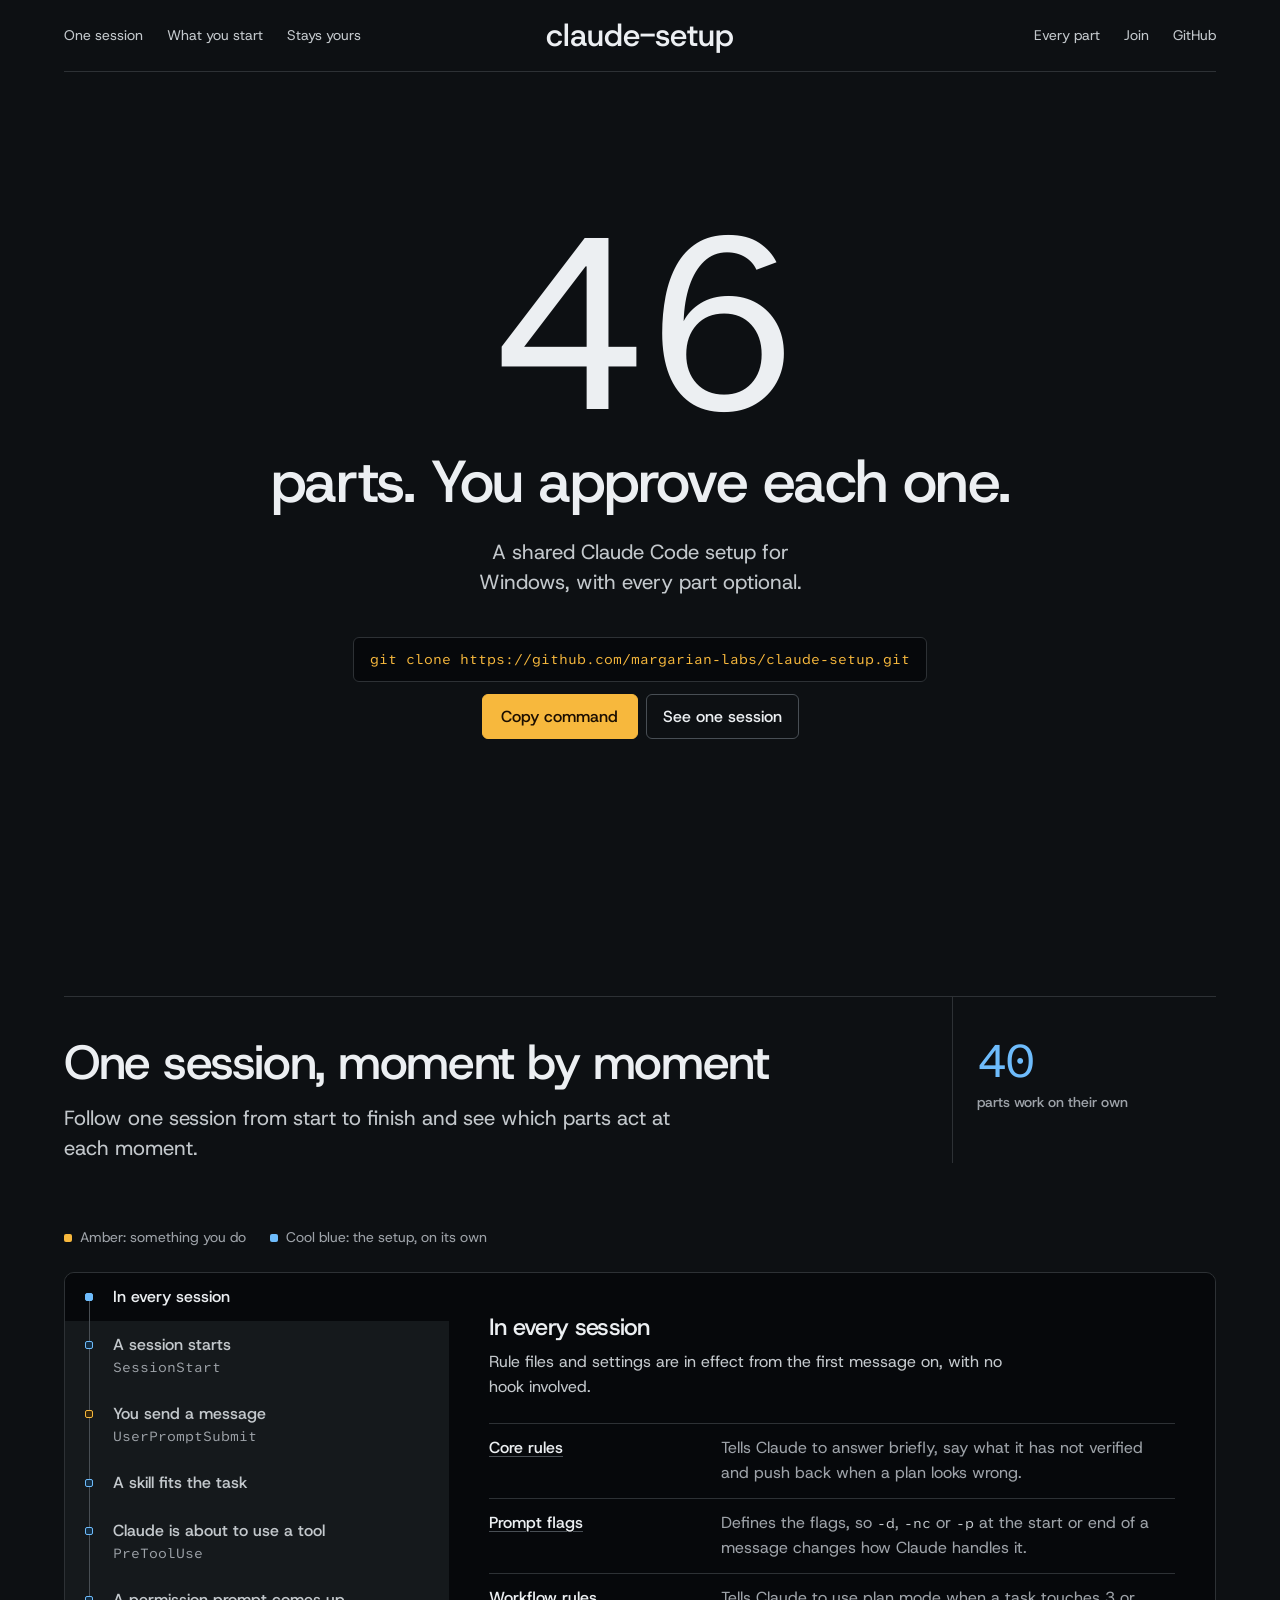
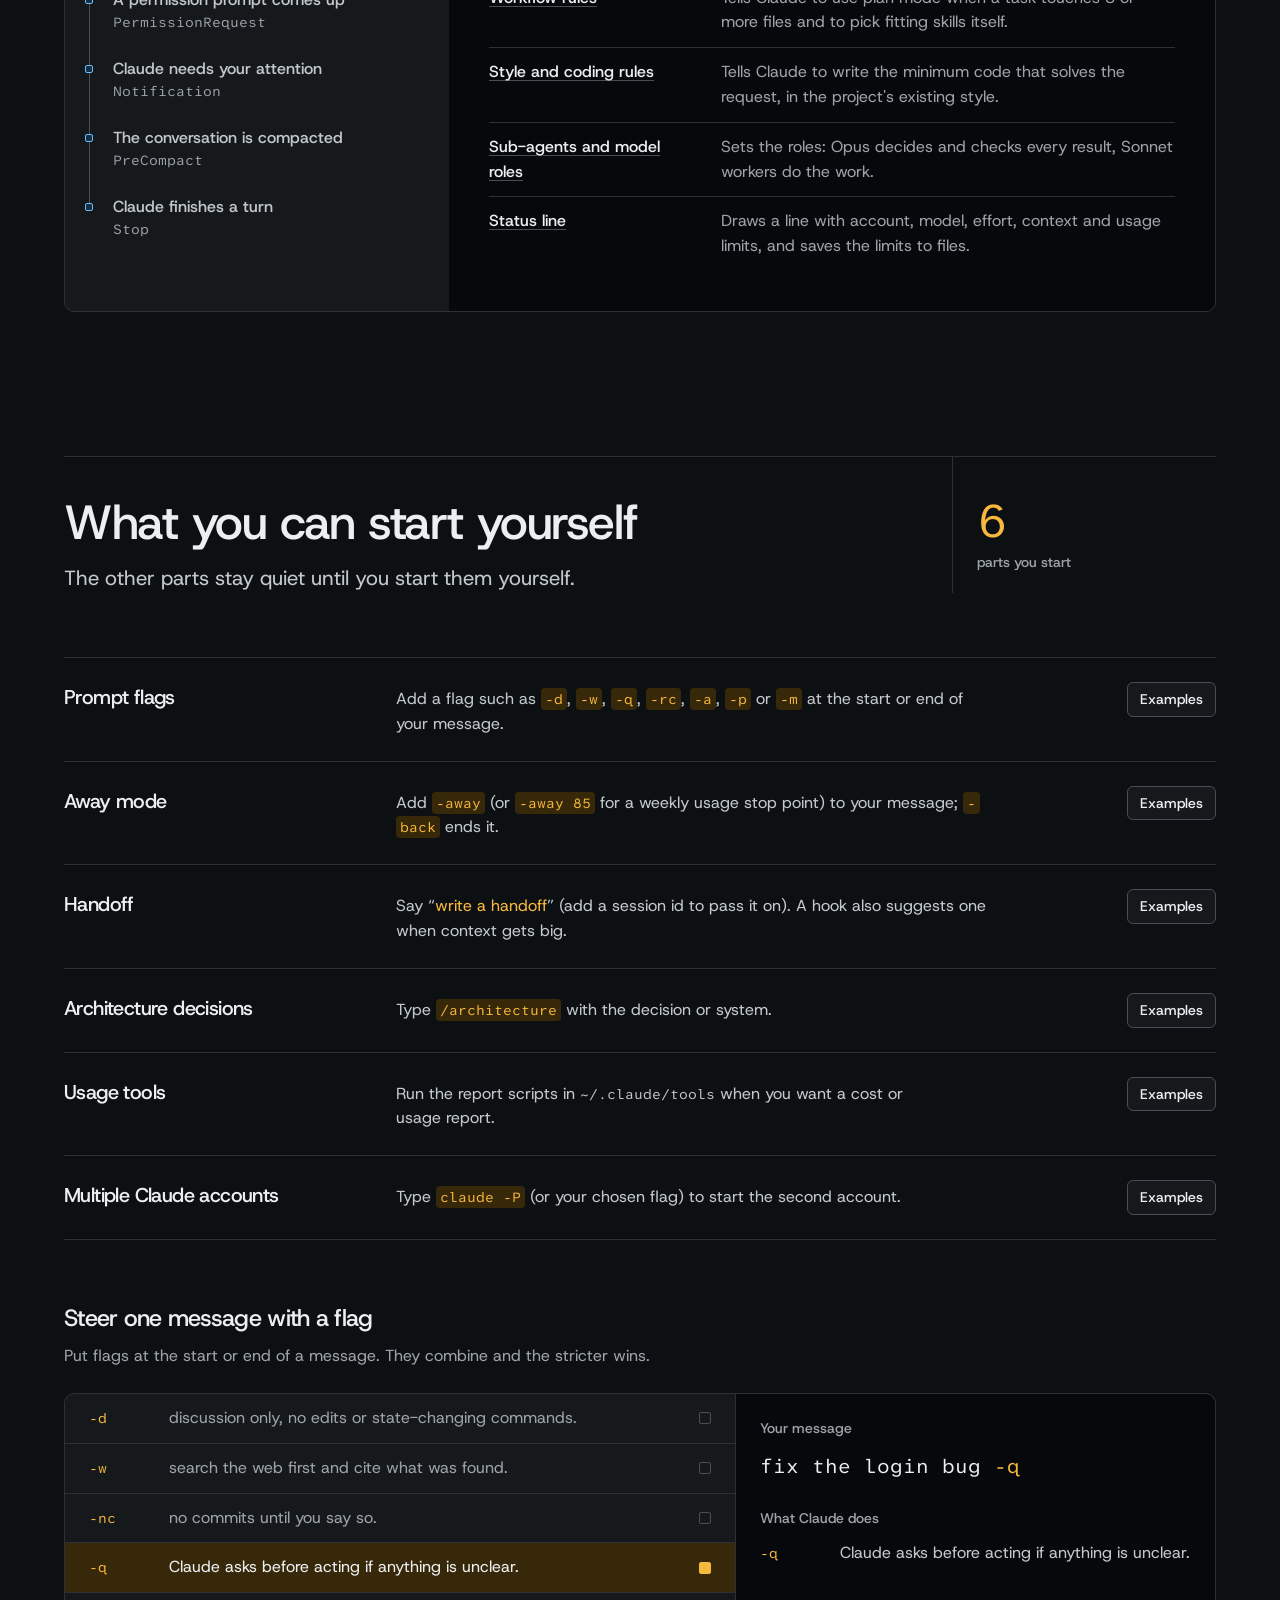
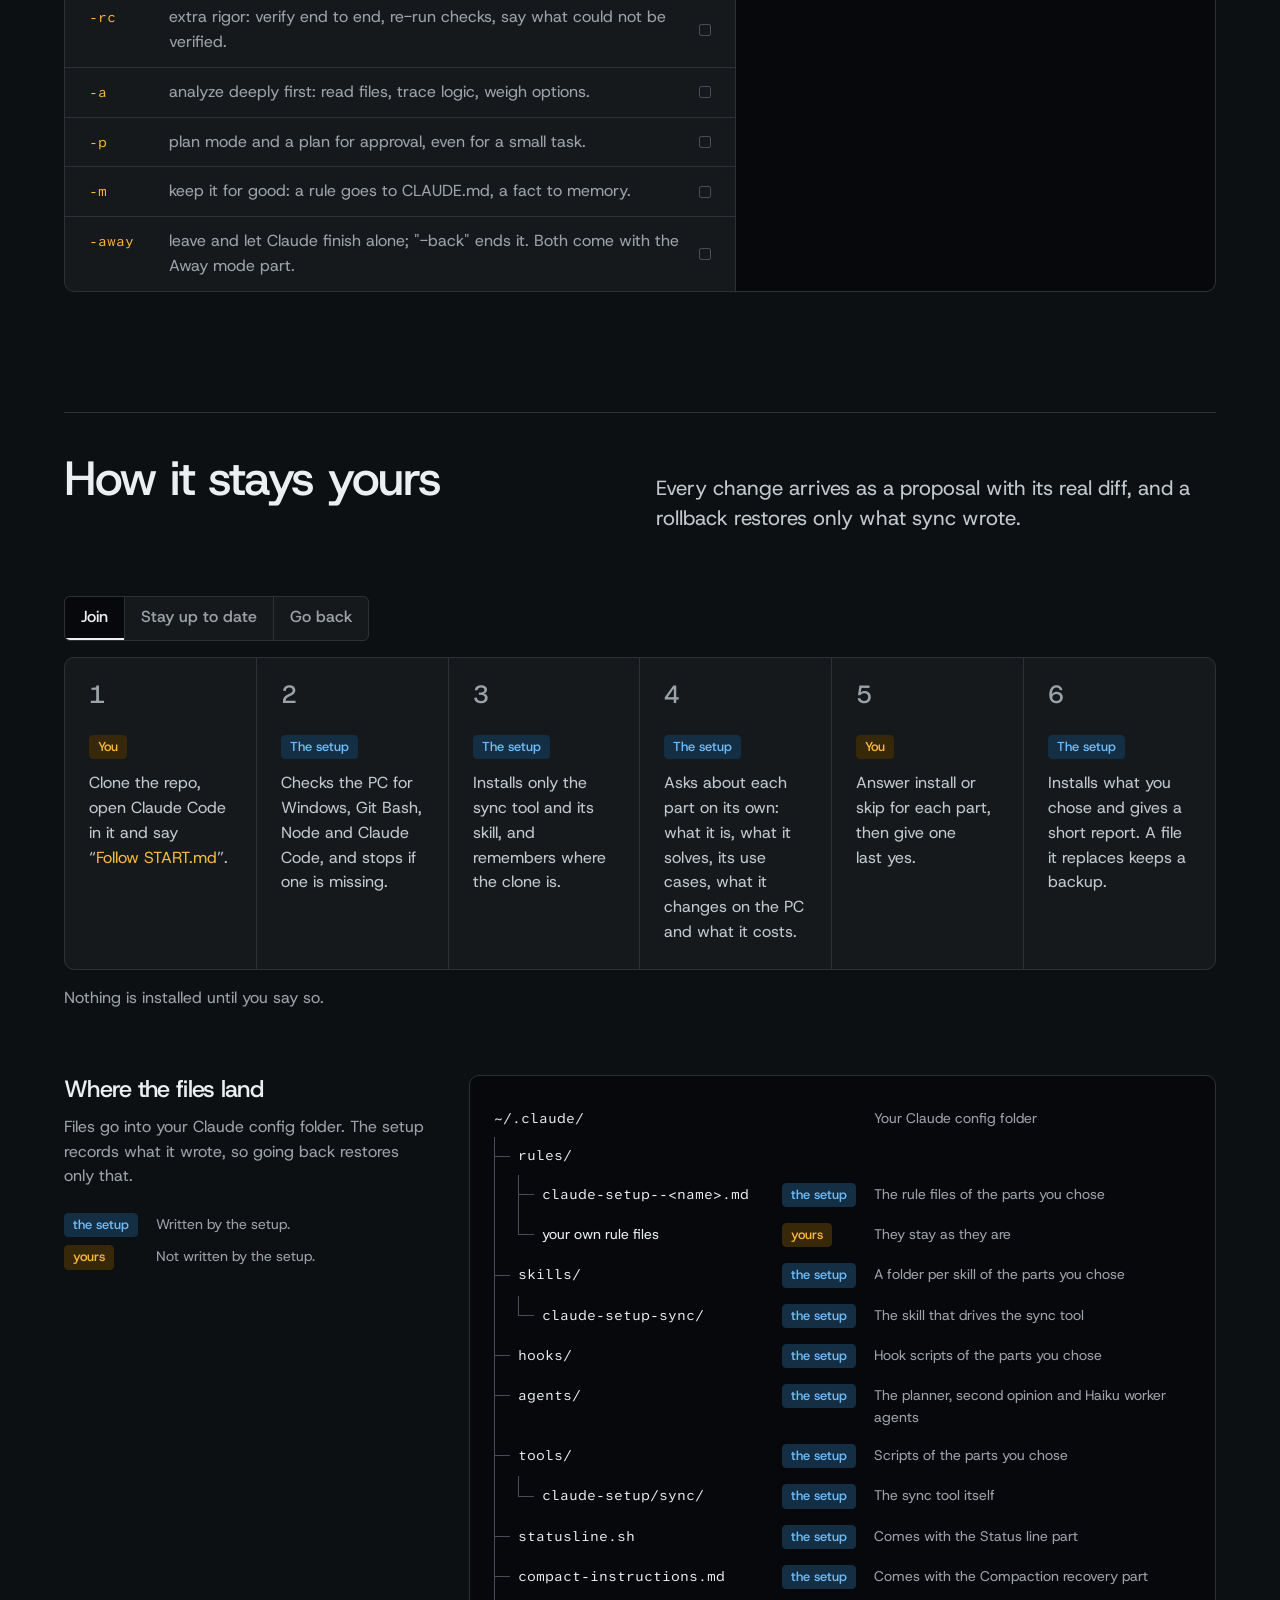
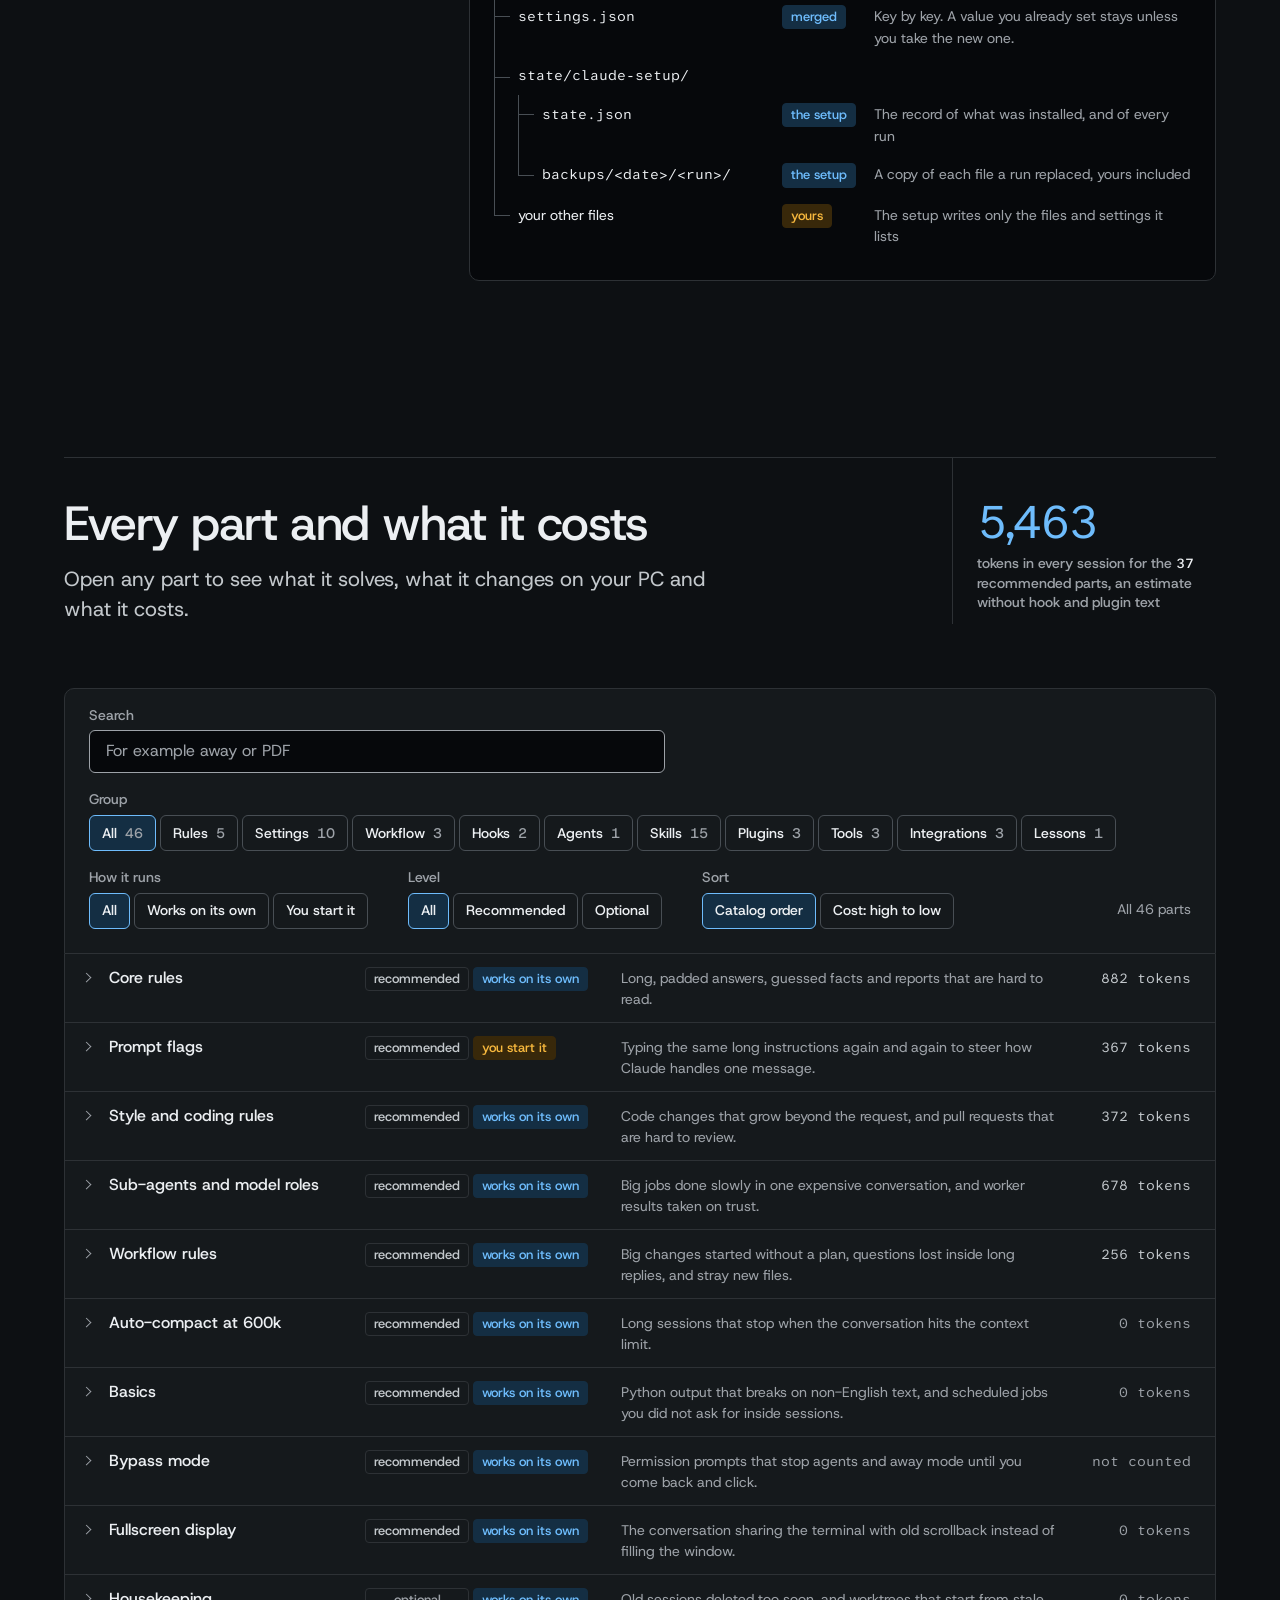
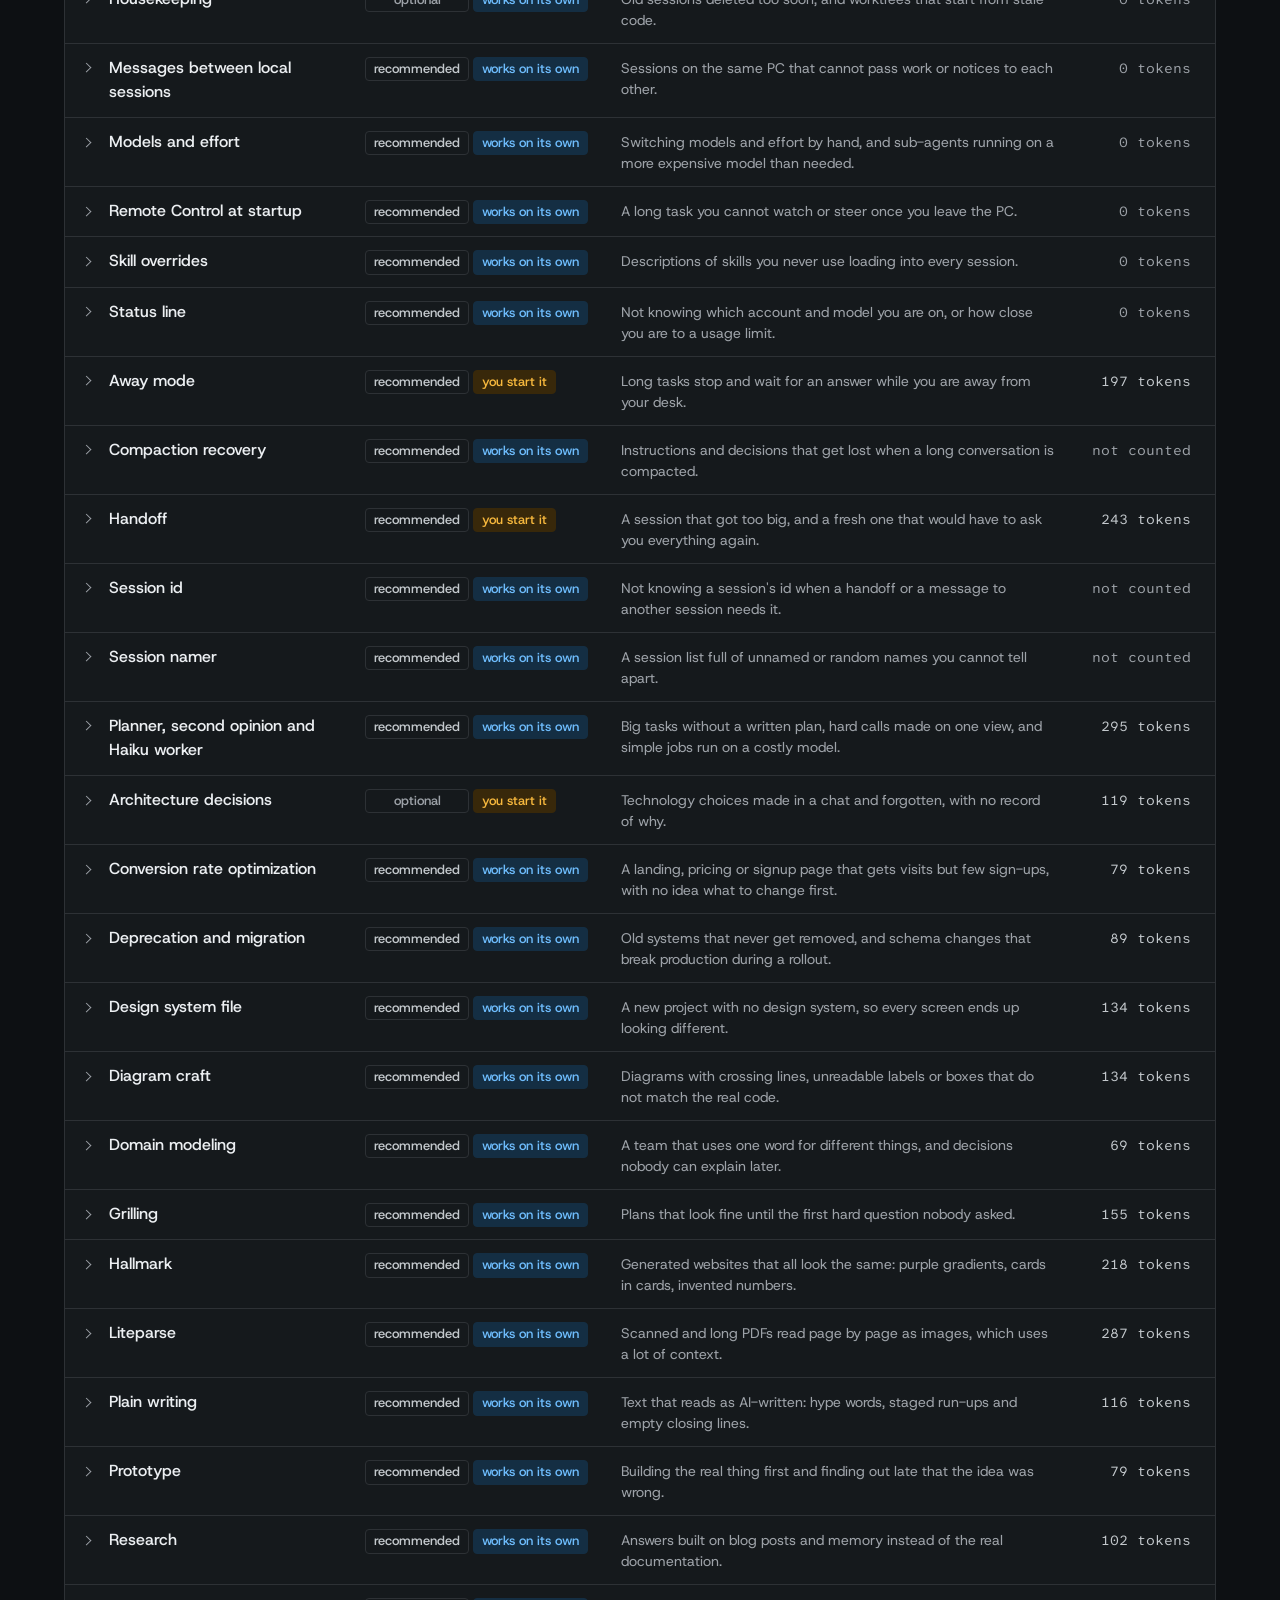
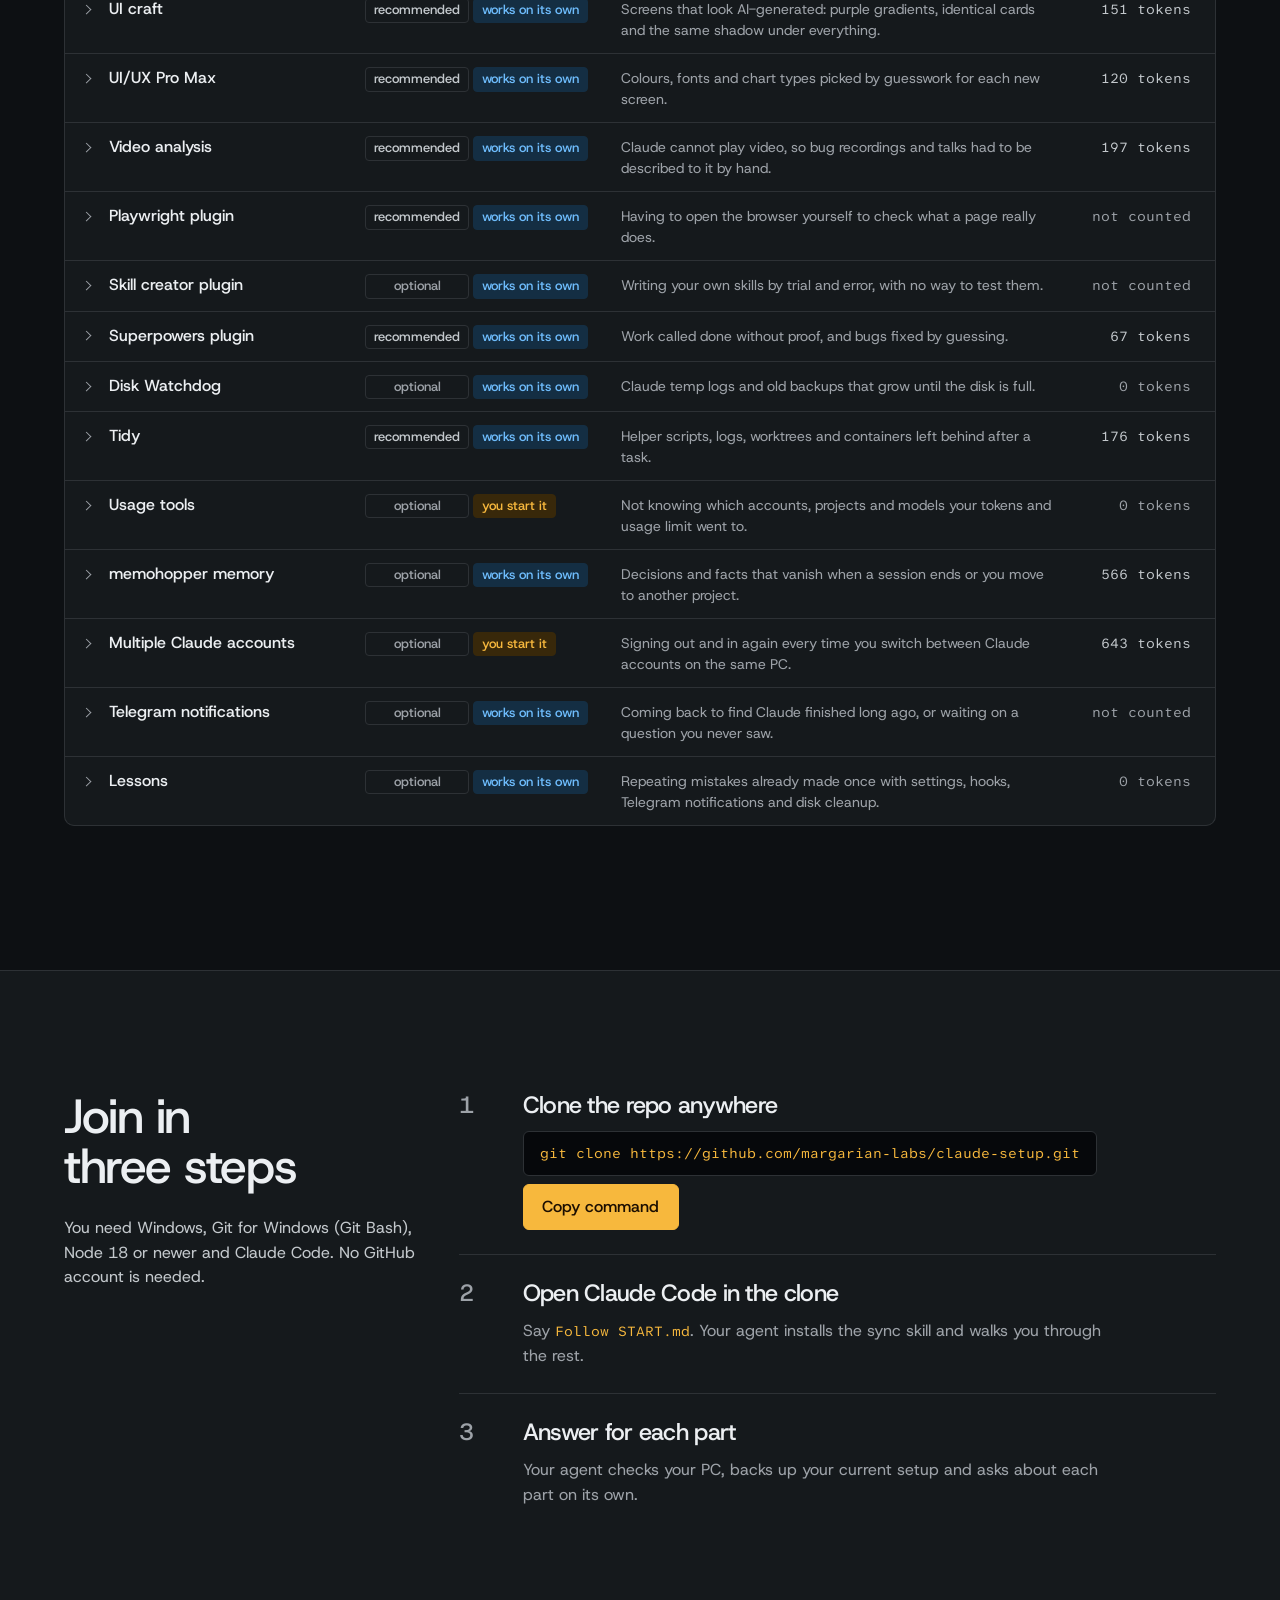
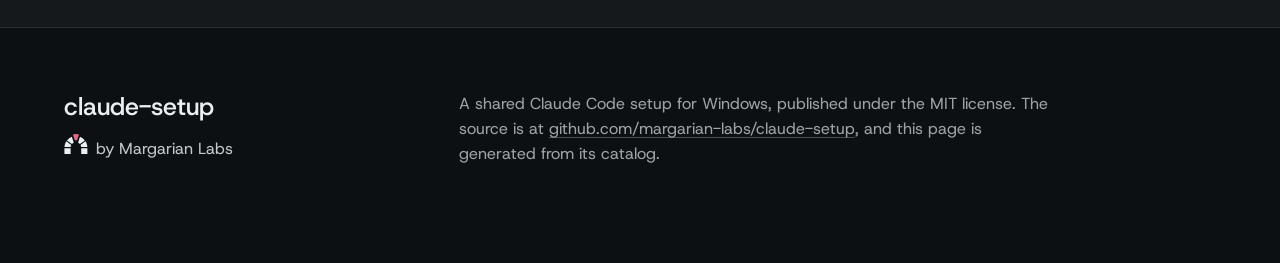
==== commit becbdcba: "Demo page footer: the mark stands on the text line - the arch hung 7 px below the words, now its fee" ====
--- a/docs/index.html
+++ b/docs/index.html
@@ -156,10 +156,10 @@
 .site-foot { padding-block: var(--space-2xl) var(--space-3xl); }
 .site-foot__brand { grid-column: 1 / span 4; display: grid; align-content: start; justify-items: start; row-gap: var(--space-sm); }
 .site-foot__mark { font-size: var(--text-xl); font-weight: 500; line-height: 1.2; }
-.site-foot__by { display: inline-flex; align-items: center; column-gap: var(--space-xs); color: var(--color-ink); text-decoration: none; }
+.site-foot__by { display: inline-flex; align-items: baseline; column-gap: var(--space-xs); color: var(--color-ink); text-decoration: none; }
 .site-foot__by span { color: var(--color-ink-2); transition: color var(--dur-short) var(--ease-out); }
 .site-foot__by:hover span, .site-foot__by:active span { color: var(--color-ink); }
-.site-foot__logo { flex: none; width: calc(var(--space-lg) * 8 / 7); height: var(--space-lg); fill: currentColor; }
+.site-foot__logo { flex: none; width: calc(1.25rem * 56 / 47); height: 1.25rem; fill: currentColor; }
 .site-foot__logo-key { fill: var(--color-brand); }
 .site-foot__text { grid-column: 5 / span 8; max-width: 60ch; color: var(--color-muted); }
 .site-foot__text a { text-decoration-color: var(--color-rule-2); transition: color var(--dur-short) var(--ease-out), text-decoration-color var(--dur-short) var(--ease-out); }
@@ -1622,7 +1622,7 @@
 <div class="container site-foot__grid">
 <div class="site-foot__brand">
 <p class="site-foot__mark">claude-setup</p>
-<a class="site-foot__by" href="https://github.com/margarian-labs"><!-- The Margarian Labs logo is not covered by the MIT license. --><svg class="site-foot__logo" viewBox="4 7.5 56 49" aria-hidden="true" focusable="false"><path d="M58.97 39.2A27 27 0 0 0 54.58 25.7L42.82 34.24A12.5 12.5 0 0 1 44.43 39.2ZM53.05 23.6A27 27 0 0 0 41.57 15.25L37.08 29.08A12.5 12.5 0 0 1 41.29 32.14ZM22.43 15.25A27 27 0 0 0 10.95 23.6L22.71 32.14A12.5 12.5 0 0 1 26.92 29.08ZM9.42 25.7A27 27 0 0 0 5.03 39.2L19.57 39.2A12.5 12.5 0 0 1 21.18 34.24ZM5 41.8H19.5V55.5H5ZM44.5 41.8H59V55.5H44.5Z"/><path class="site-foot__logo-key" d="M39.1 9.45A27 27 0 0 0 24.9 9.45L29.39 23.27A12.5 12.5 0 0 1 34.61 23.27Z"/></svg><span>by Margarian Labs</span></a>
+<a class="site-foot__by" href="https://github.com/margarian-labs"><!-- The Margarian Labs logo is not covered by the MIT license. --><svg class="site-foot__logo" viewBox="4 8.5 56 47" aria-hidden="true" focusable="false"><path d="M58.97 39.2A27 27 0 0 0 54.58 25.7L42.82 34.24A12.5 12.5 0 0 1 44.43 39.2ZM53.05 23.6A27 27 0 0 0 41.57 15.25L37.08 29.08A12.5 12.5 0 0 1 41.29 32.14ZM22.43 15.25A27 27 0 0 0 10.95 23.6L22.71 32.14A12.5 12.5 0 0 1 26.92 29.08ZM9.42 25.7A27 27 0 0 0 5.03 39.2L19.57 39.2A12.5 12.5 0 0 1 21.18 34.24ZM5 41.8H19.5V55.5H5ZM44.5 41.8H59V55.5H44.5Z"/><path class="site-foot__logo-key" d="M39.1 9.45A27 27 0 0 0 24.9 9.45L29.39 23.27A12.5 12.5 0 0 1 34.61 23.27Z"/></svg><span>by Margarian Labs</span></a>
 </div>
 <p class="site-foot__text">A shared Claude Code setup for Windows, published under the MIT license. The source is at <a href="https://github.com/margarian-labs/claude-setup">github.com/margarian-labs/claude-setup</a>, and this page is generated from its catalog.</p>
 </div>
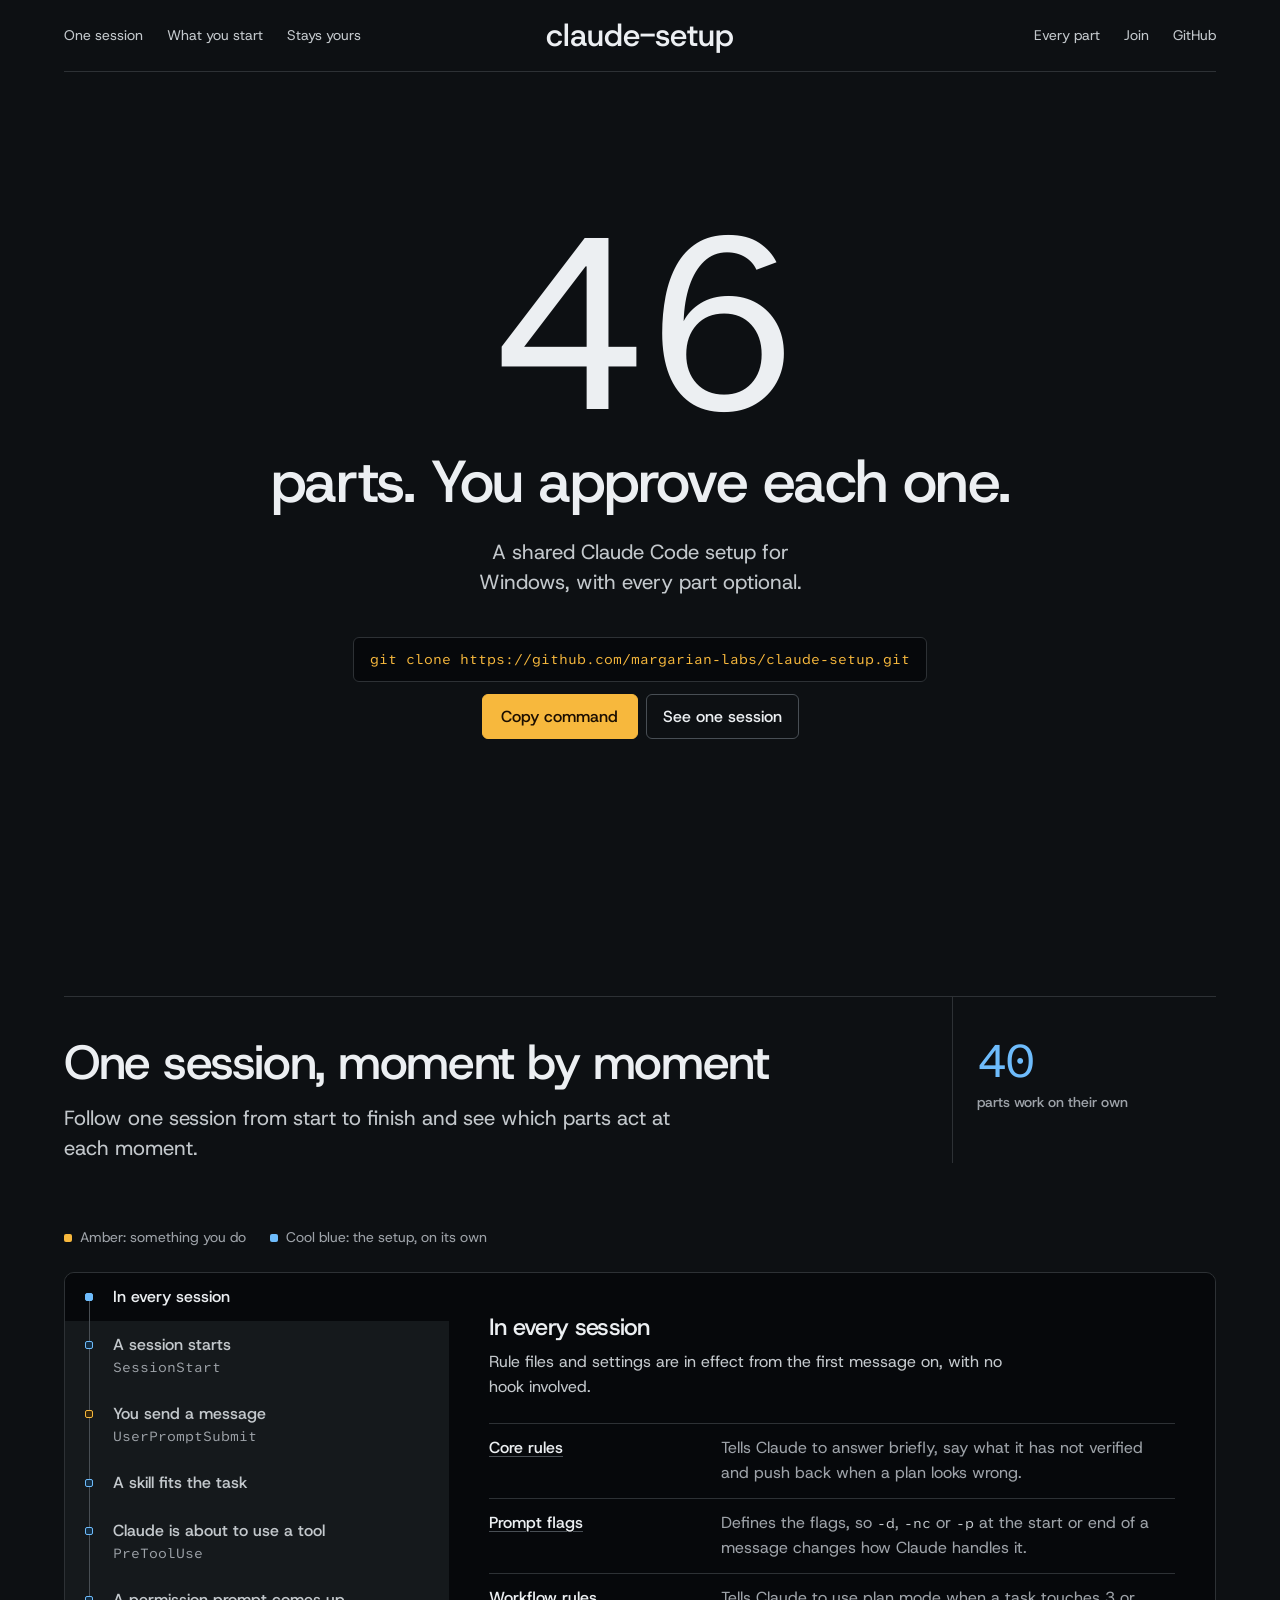
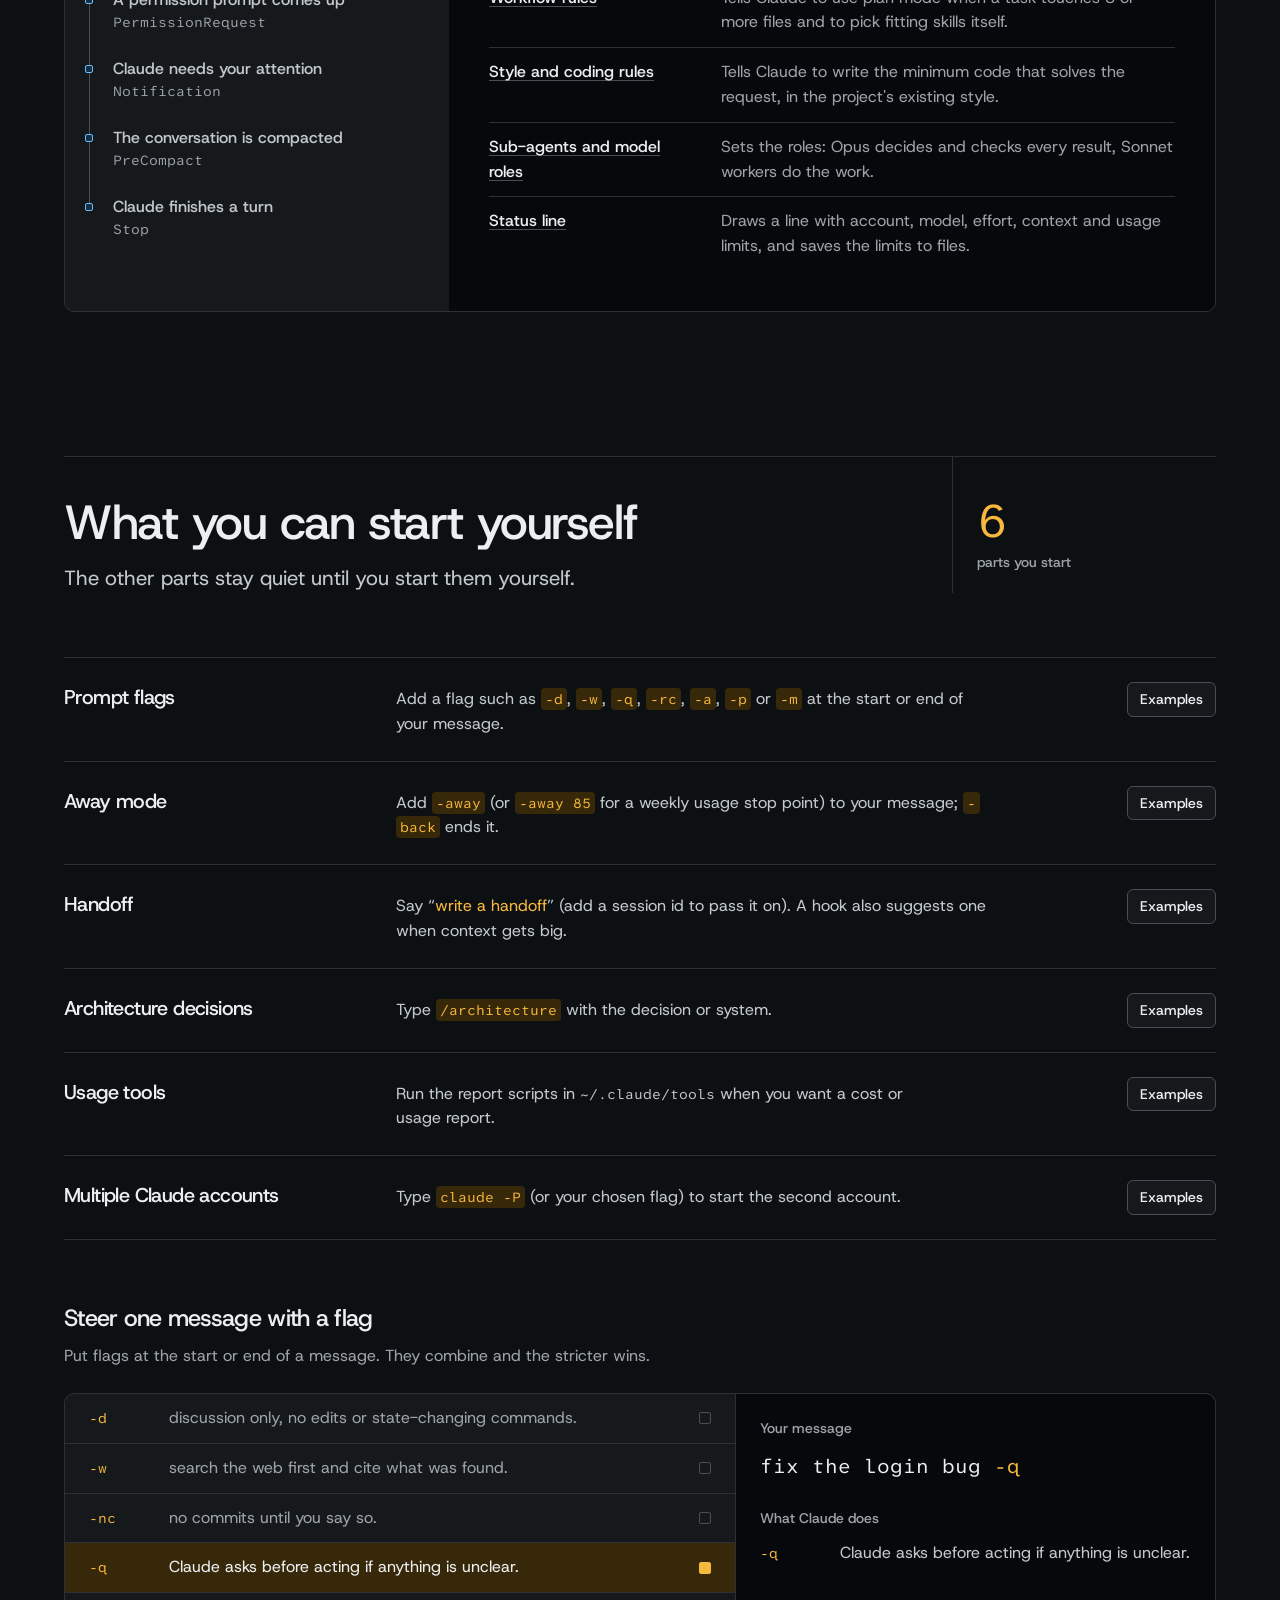
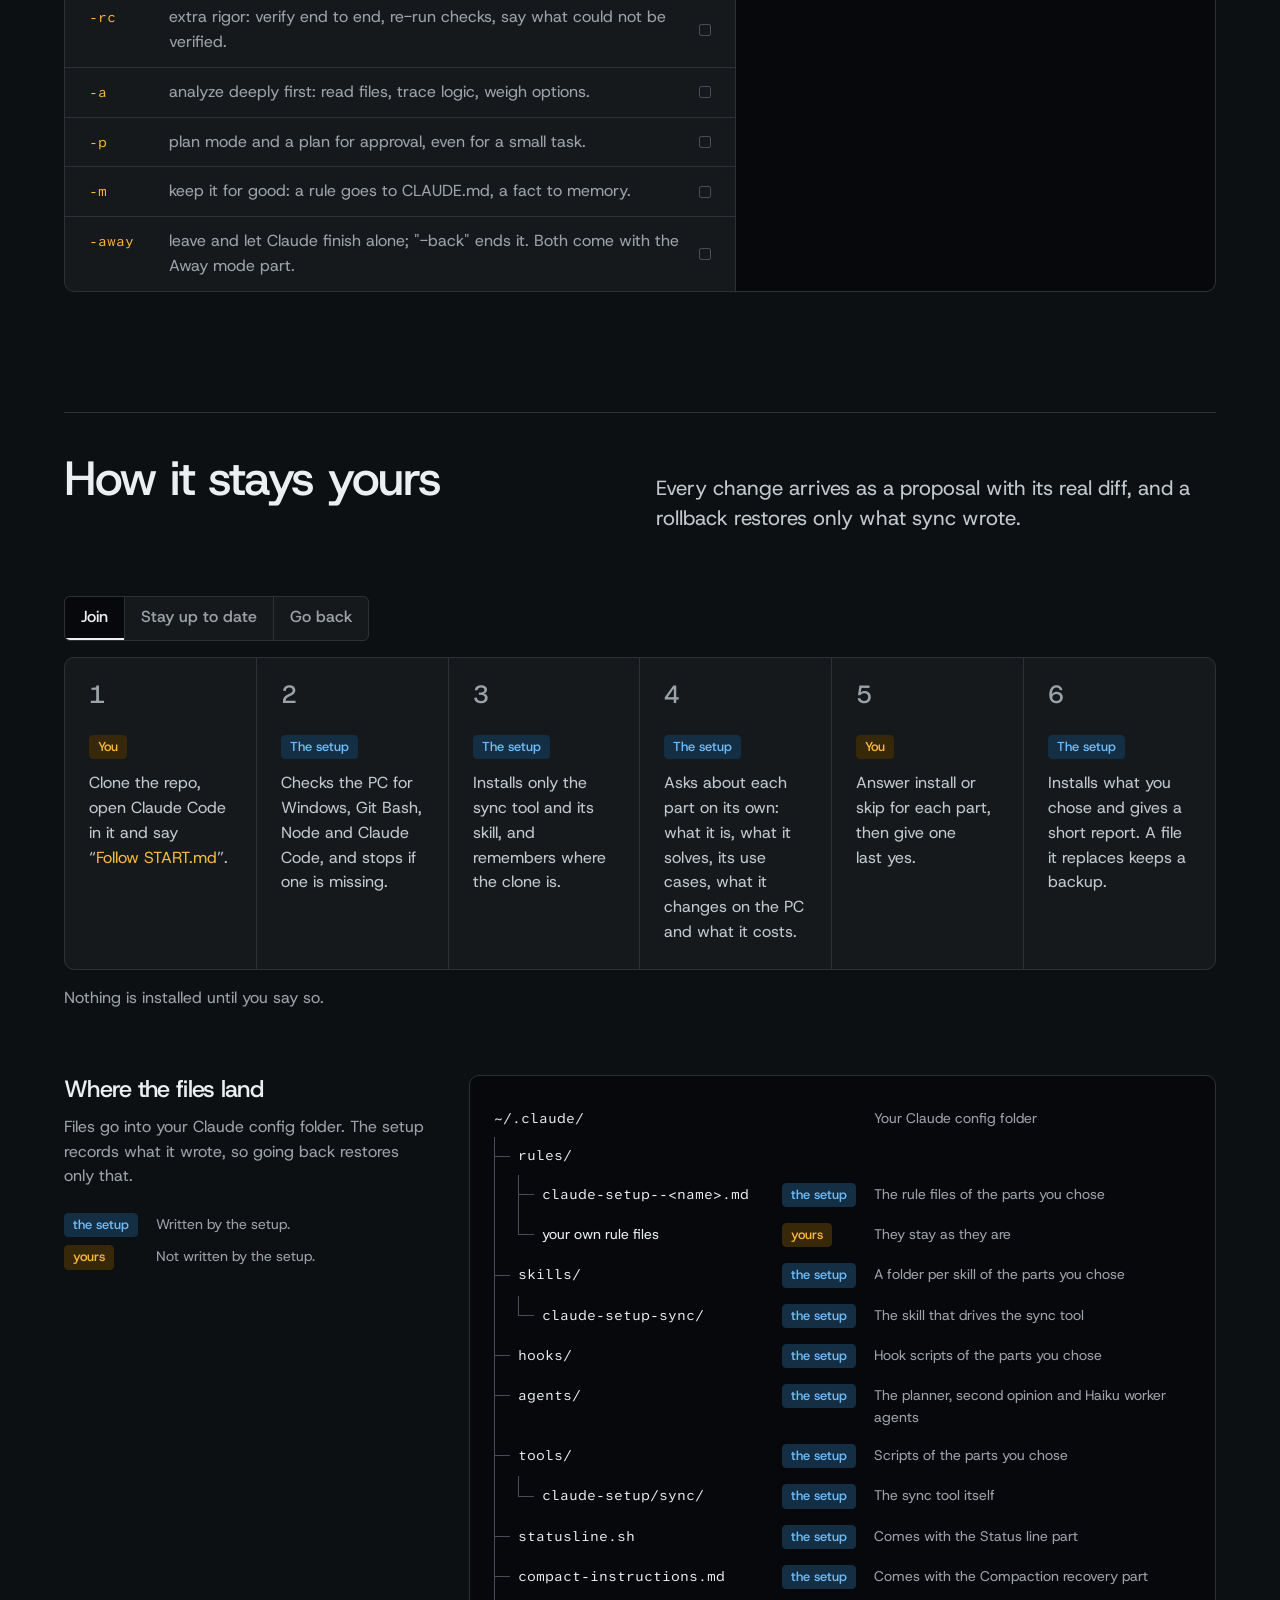
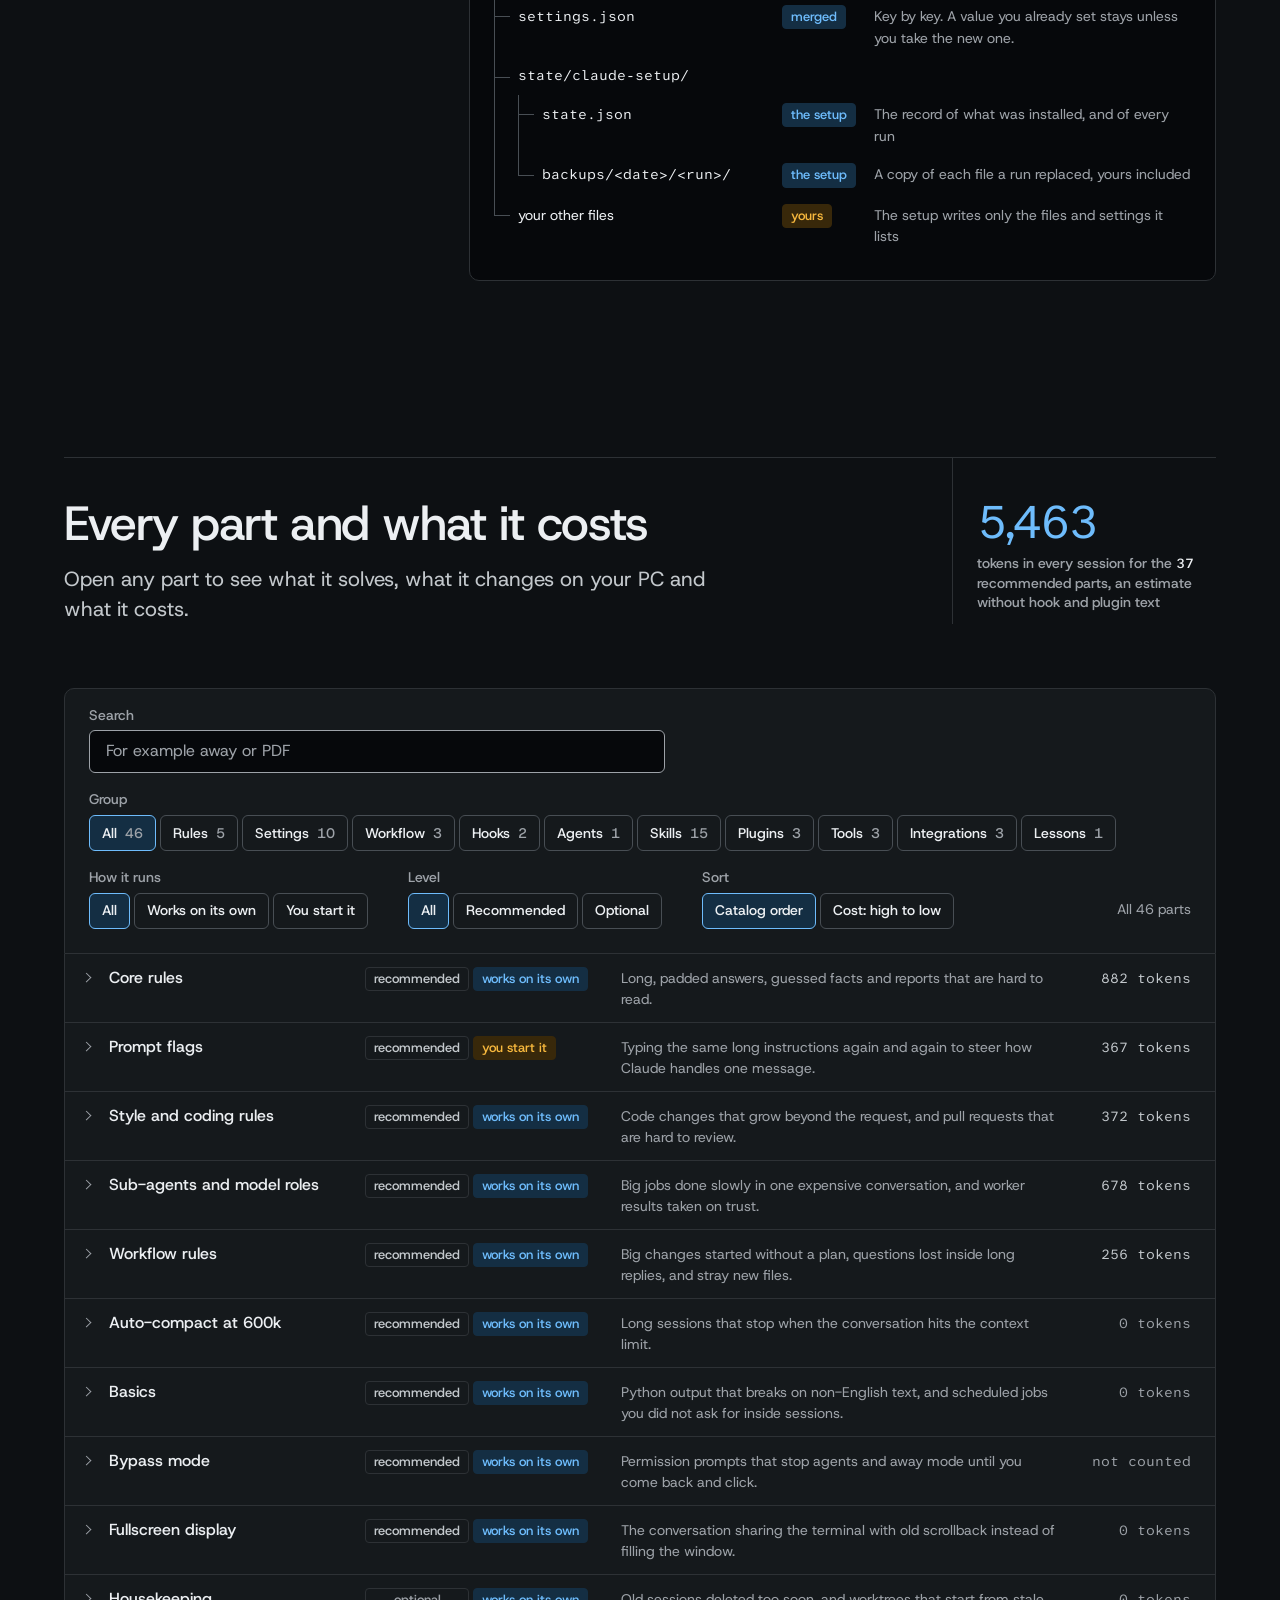
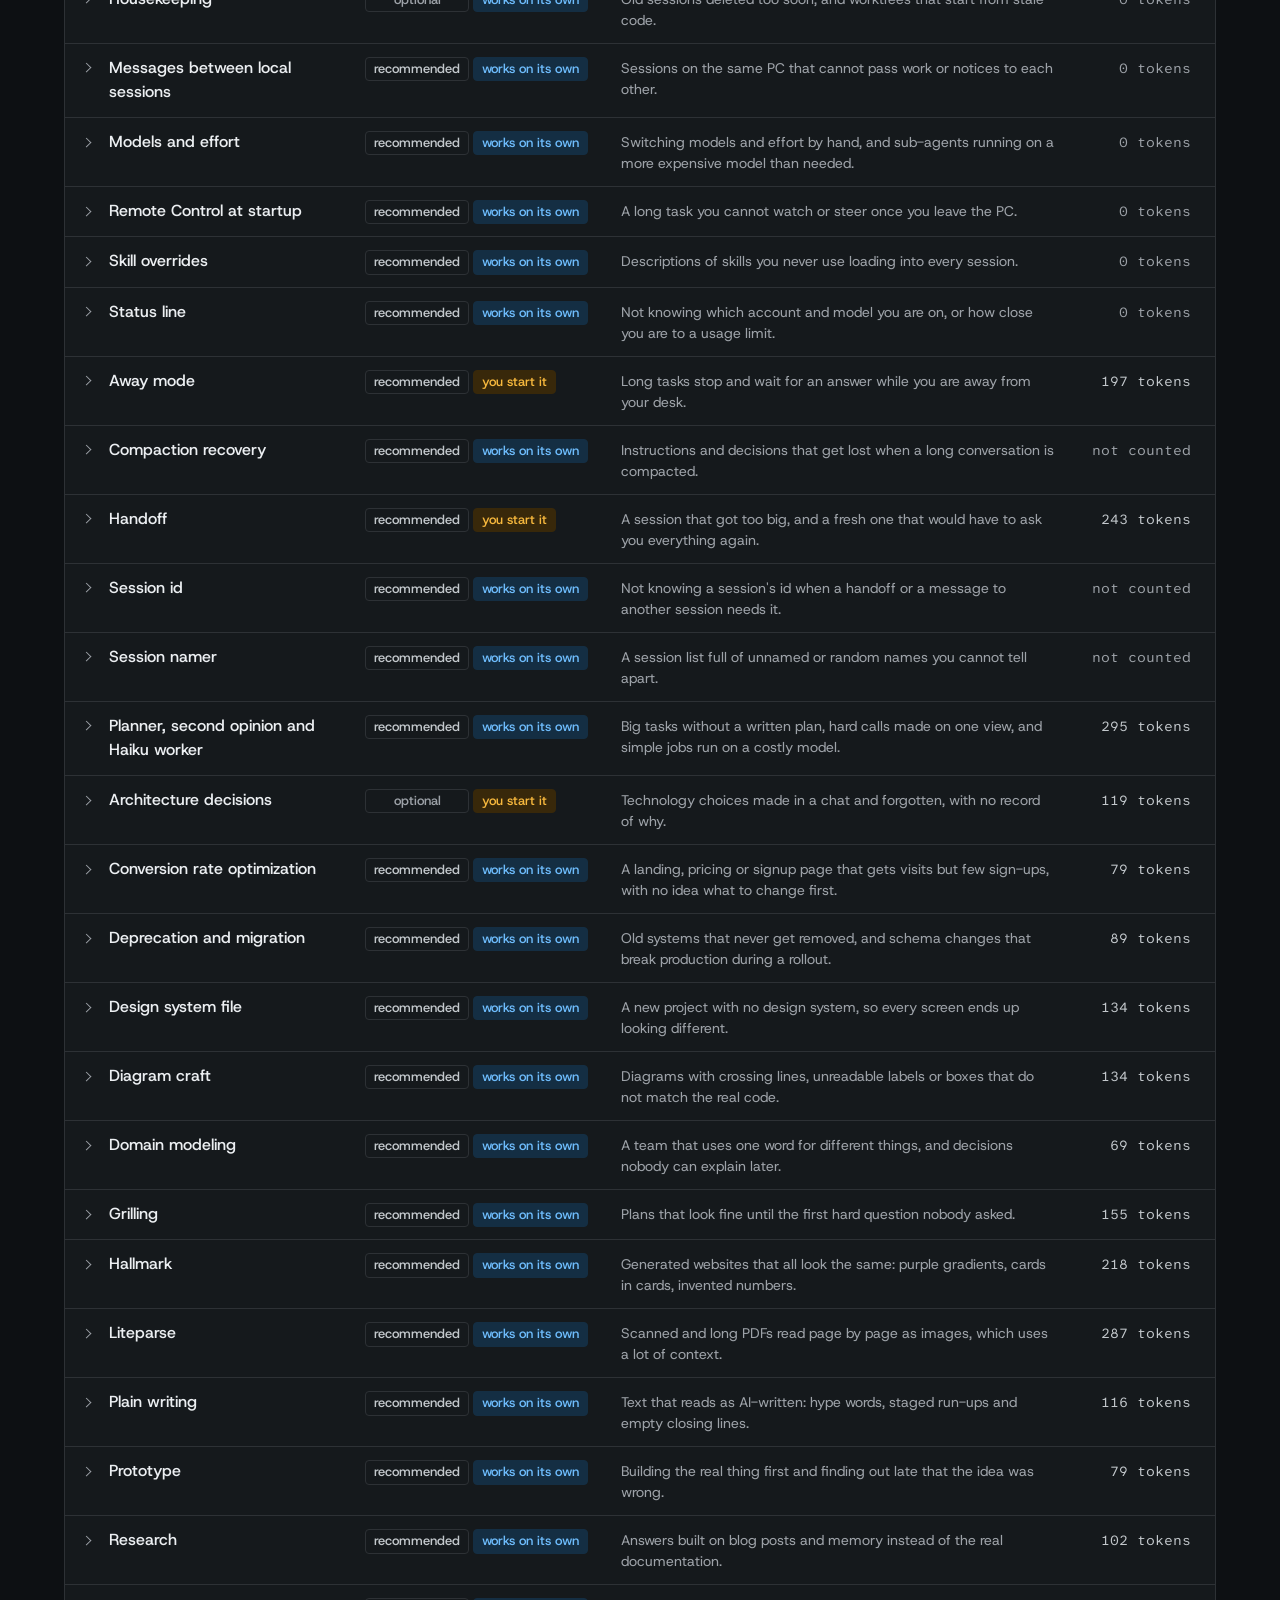
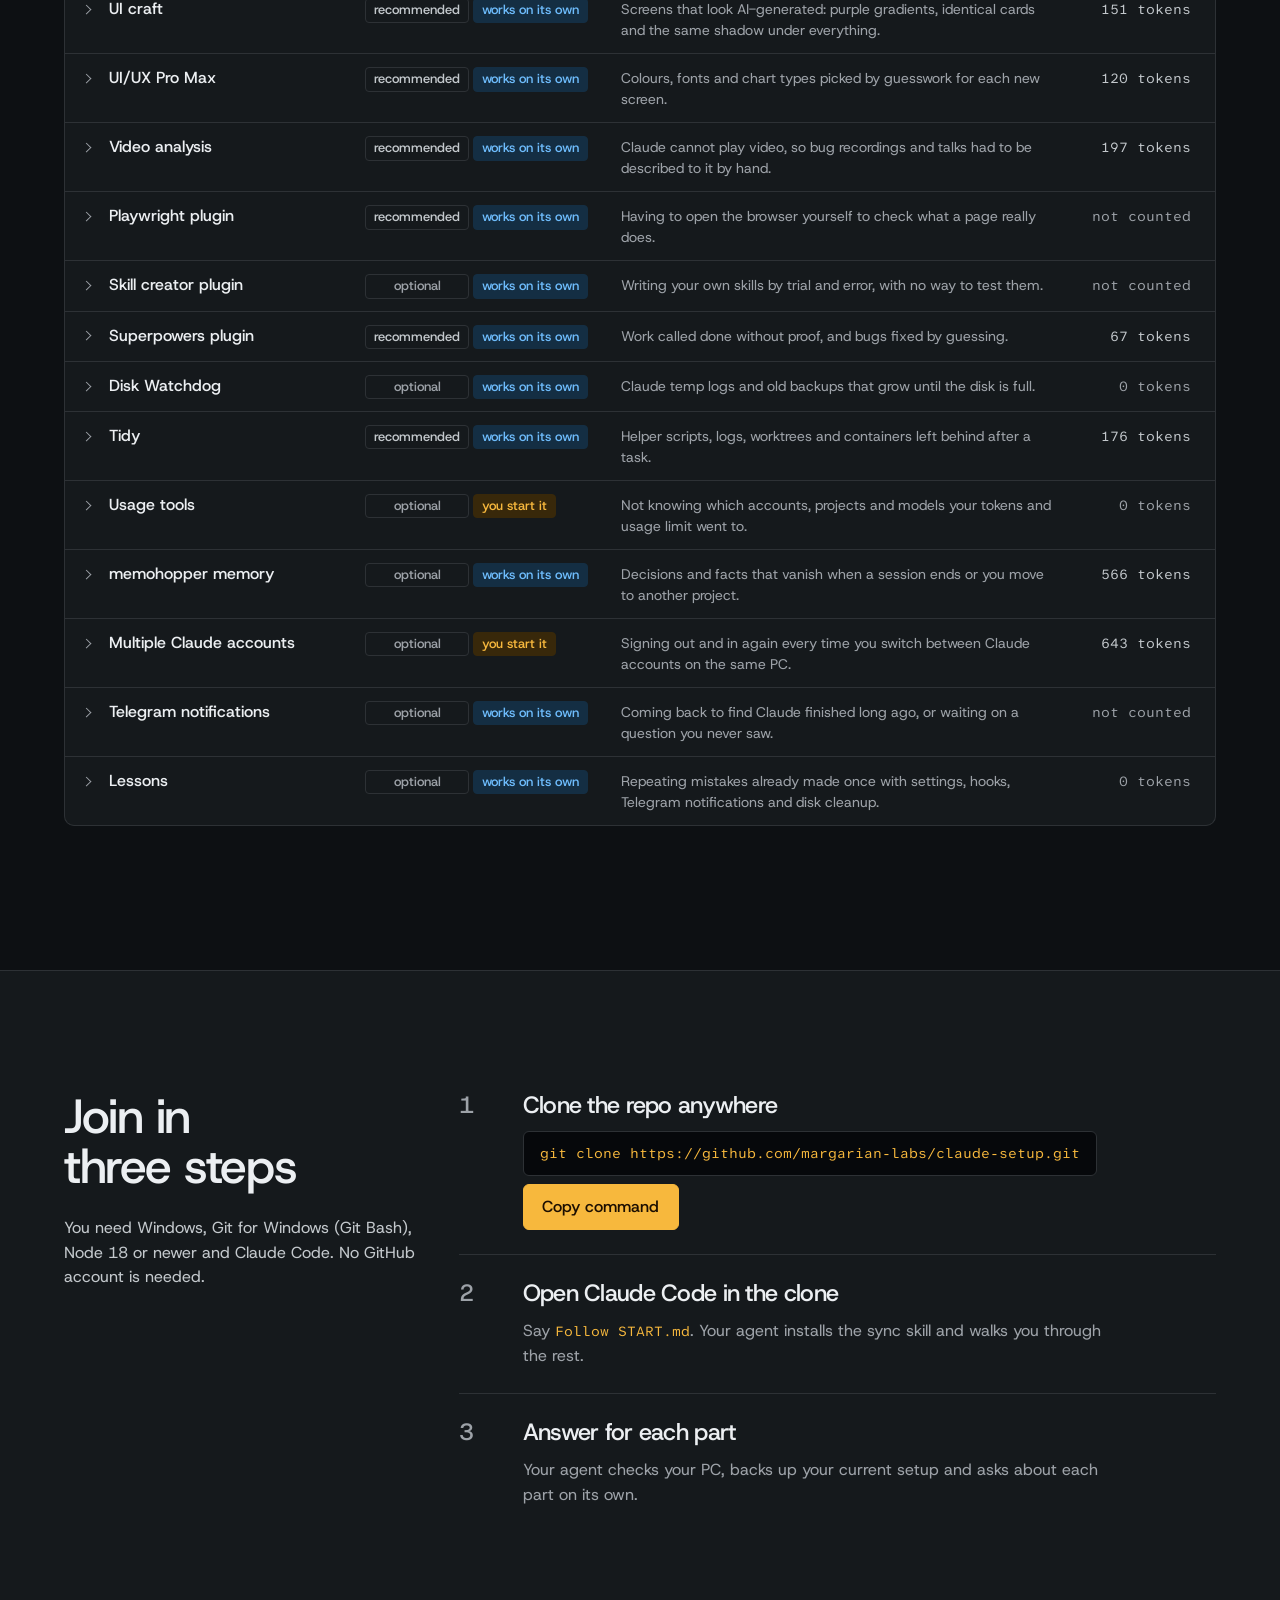
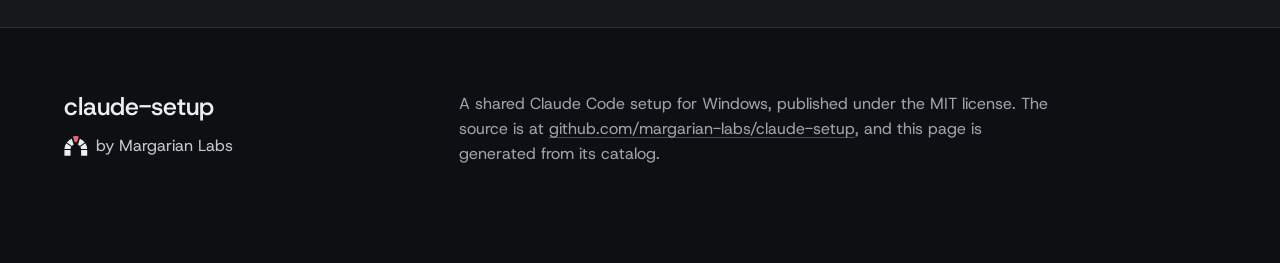
==== commit 59509183: "Logo centred everywhere, see-through tab icon - the arch is centred by its weight: logo, footer, sha" ====
--- a/docs/index.html
+++ b/docs/index.html
@@ -14,7 +14,7 @@
 <meta property="og:image:height" content="640">
 <meta property="og:image:alt" content="claude-setup by Margarian Labs. Every part optional, you approve each one.">
 <meta name="twitter:card" content="summary_large_image">
-<link rel="icon" type="image/svg+xml" href="data:image/svg+xml,%3Csvg xmlns='http://www.w3.org/2000/svg' viewBox='0 0 64 64'%3E%3Crect width='64' height='64' rx='13' fill='%2314171B'/%3E%3Cpath fill='%23EEF0F2' d='M58.97 39.2A27 27 0 0 0 54.58 25.7L42.82 34.24A12.5 12.5 0 0 1 44.43 39.2ZM53.05 23.6A27 27 0 0 0 41.57 15.25L37.08 29.08A12.5 12.5 0 0 1 41.29 32.14ZM22.43 15.25A27 27 0 0 0 10.95 23.6L22.71 32.14A12.5 12.5 0 0 1 26.92 29.08ZM9.42 25.7A27 27 0 0 0 5.03 39.2L19.57 39.2A12.5 12.5 0 0 1 21.18 34.24ZM5 41.8H19.5V55.5H5ZM44.5 41.8H59V55.5H44.5Z'/%3E%3Cpath fill='%23E8667E' d='M39.1 9.45A27 27 0 0 0 24.9 9.45L29.39 23.27A12.5 12.5 0 0 1 34.61 23.27Z'/%3E%3C/svg%3E">
+<link rel="icon" type="image/svg+xml" href="data:image/svg+xml,%3Csvg xmlns='http://www.w3.org/2000/svg' viewBox='3 3 58 58'%3E%3Cstyle%3E.e%7Bfill:%23fff;stroke:%23fff;stroke-width:4;stroke-linejoin:round%7D.i%7Bfill:%2315181C%7D.k%7Bfill:%23B0304A%7D@media (prefers-color-scheme:dark)%7B.e%7Bdisplay:none%7D.i%7Bfill:%23EEF0F2%7D.k%7Bfill:%23E8667E%7D%7D%3C/style%3E%3Cpath class='e' d='M58.97 37.2A27 27 0 0 0 54.58 23.7L42.82 32.24A12.5 12.5 0 0 1 44.43 37.2ZM53.05 21.6A27 27 0 0 0 41.57 13.25L37.08 27.08A12.5 12.5 0 0 1 41.29 30.14ZM22.43 13.25A27 27 0 0 0 10.95 21.6L22.71 30.14A12.5 12.5 0 0 1 26.92 27.08ZM9.42 23.7A27 27 0 0 0 5.03 37.2L19.57 37.2A12.5 12.5 0 0 1 21.18 32.24ZM5 39.8H19.5V53.5H5ZM44.5 39.8H59V53.5H44.5ZM39.1 7.45A27 27 0 0 0 24.9 7.45L29.39 21.27A12.5 12.5 0 0 1 34.61 21.27Z'/%3E%3Cpath class='i' d='M58.97 37.2A27 27 0 0 0 54.58 23.7L42.82 32.24A12.5 12.5 0 0 1 44.43 37.2ZM53.05 21.6A27 27 0 0 0 41.57 13.25L37.08 27.08A12.5 12.5 0 0 1 41.29 30.14ZM22.43 13.25A27 27 0 0 0 10.95 21.6L22.71 30.14A12.5 12.5 0 0 1 26.92 27.08ZM9.42 23.7A27 27 0 0 0 5.03 37.2L19.57 37.2A12.5 12.5 0 0 1 21.18 32.24ZM5 39.8H19.5V53.5H5ZM44.5 39.8H59V53.5H44.5Z'/%3E%3Cpath class='k' d='M39.1 7.45A27 27 0 0 0 24.9 7.45L29.39 21.27A12.5 12.5 0 0 1 34.61 21.27Z'/%3E%3C/svg%3E">
 <link href="https://fonts.googleapis.com/css2?family=Host+Grotesk:wght@400;500&family=Atkinson+Hyperlegible+Mono:wght@400;500&display=swap" rel="stylesheet">
 <style>
 /* Hallmark · shape: Stat-Led · genre: modern-minimal · theme: Console (deal 2/3, seed dark-demo-claude-setup-shared-d05f·6dde4852·2026-11-25·r0) · job: join · draw: 2b6145
@@ -156,10 +156,10 @@
 .site-foot { padding-block: var(--space-2xl) var(--space-3xl); }
 .site-foot__brand { grid-column: 1 / span 4; display: grid; align-content: start; justify-items: start; row-gap: var(--space-sm); }
 .site-foot__mark { font-size: var(--text-xl); font-weight: 500; line-height: 1.2; }
-.site-foot__by { display: inline-flex; align-items: baseline; column-gap: var(--space-xs); color: var(--color-ink); text-decoration: none; }
+.site-foot__by { display: inline-flex; align-items: center; column-gap: var(--space-xs); color: var(--color-ink); text-decoration: none; }
 .site-foot__by span { color: var(--color-ink-2); transition: color var(--dur-short) var(--ease-out); }
 .site-foot__by:hover span, .site-foot__by:active span { color: var(--color-ink); }
-.site-foot__logo { flex: none; width: calc(1.25rem * 56 / 47); height: 1.25rem; fill: currentColor; }
+.site-foot__logo { flex: none; width: calc(1.4rem * 56 / 53); height: 1.4rem; fill: currentColor; }
 .site-foot__logo-key { fill: var(--color-brand); }
 .site-foot__text { grid-column: 5 / span 8; max-width: 60ch; color: var(--color-muted); }
 .site-foot__text a { text-decoration-color: var(--color-rule-2); transition: color var(--dur-short) var(--ease-out), text-decoration-color var(--dur-short) var(--ease-out); }
@@ -1622,7 +1622,7 @@
 <div class="container site-foot__grid">
 <div class="site-foot__brand">
 <p class="site-foot__mark">claude-setup</p>
-<a class="site-foot__by" href="https://github.com/margarian-labs"><!-- The Margarian Labs logo is not covered by the MIT license. --><svg class="site-foot__logo" viewBox="4 8.5 56 47" aria-hidden="true" focusable="false"><path d="M58.97 39.2A27 27 0 0 0 54.58 25.7L42.82 34.24A12.5 12.5 0 0 1 44.43 39.2ZM53.05 23.6A27 27 0 0 0 41.57 15.25L37.08 29.08A12.5 12.5 0 0 1 41.29 32.14ZM22.43 15.25A27 27 0 0 0 10.95 23.6L22.71 32.14A12.5 12.5 0 0 1 26.92 29.08ZM9.42 25.7A27 27 0 0 0 5.03 39.2L19.57 39.2A12.5 12.5 0 0 1 21.18 34.24ZM5 41.8H19.5V55.5H5ZM44.5 41.8H59V55.5H44.5Z"/><path class="site-foot__logo-key" d="M39.1 9.45A27 27 0 0 0 24.9 9.45L29.39 23.27A12.5 12.5 0 0 1 34.61 23.27Z"/></svg><span>by Margarian Labs</span></a>
+<a class="site-foot__by" href="https://github.com/margarian-labs"><!-- The Margarian Labs logo is not covered by the MIT license. --><svg class="site-foot__logo" viewBox="4 6.5 56 53" aria-hidden="true" focusable="false"><path d="M58.97 37.2A27 27 0 0 0 54.58 23.7L42.82 32.24A12.5 12.5 0 0 1 44.43 37.2ZM53.05 21.6A27 27 0 0 0 41.57 13.25L37.08 27.08A12.5 12.5 0 0 1 41.29 30.14ZM22.43 13.25A27 27 0 0 0 10.95 21.6L22.71 30.14A12.5 12.5 0 0 1 26.92 27.08ZM9.42 23.7A27 27 0 0 0 5.03 37.2L19.57 37.2A12.5 12.5 0 0 1 21.18 32.24ZM5 39.8H19.5V53.5H5ZM44.5 39.8H59V53.5H44.5Z"/><path class="site-foot__logo-key" d="M39.1 7.45A27 27 0 0 0 24.9 7.45L29.39 21.27A12.5 12.5 0 0 1 34.61 21.27Z"/></svg><span>by Margarian Labs</span></a>
 </div>
 <p class="site-foot__text">A shared Claude Code setup for Windows, published under the MIT license. The source is at <a href="https://github.com/margarian-labs/claude-setup">github.com/margarian-labs/claude-setup</a>, and this page is generated from its catalog.</p>
 </div>
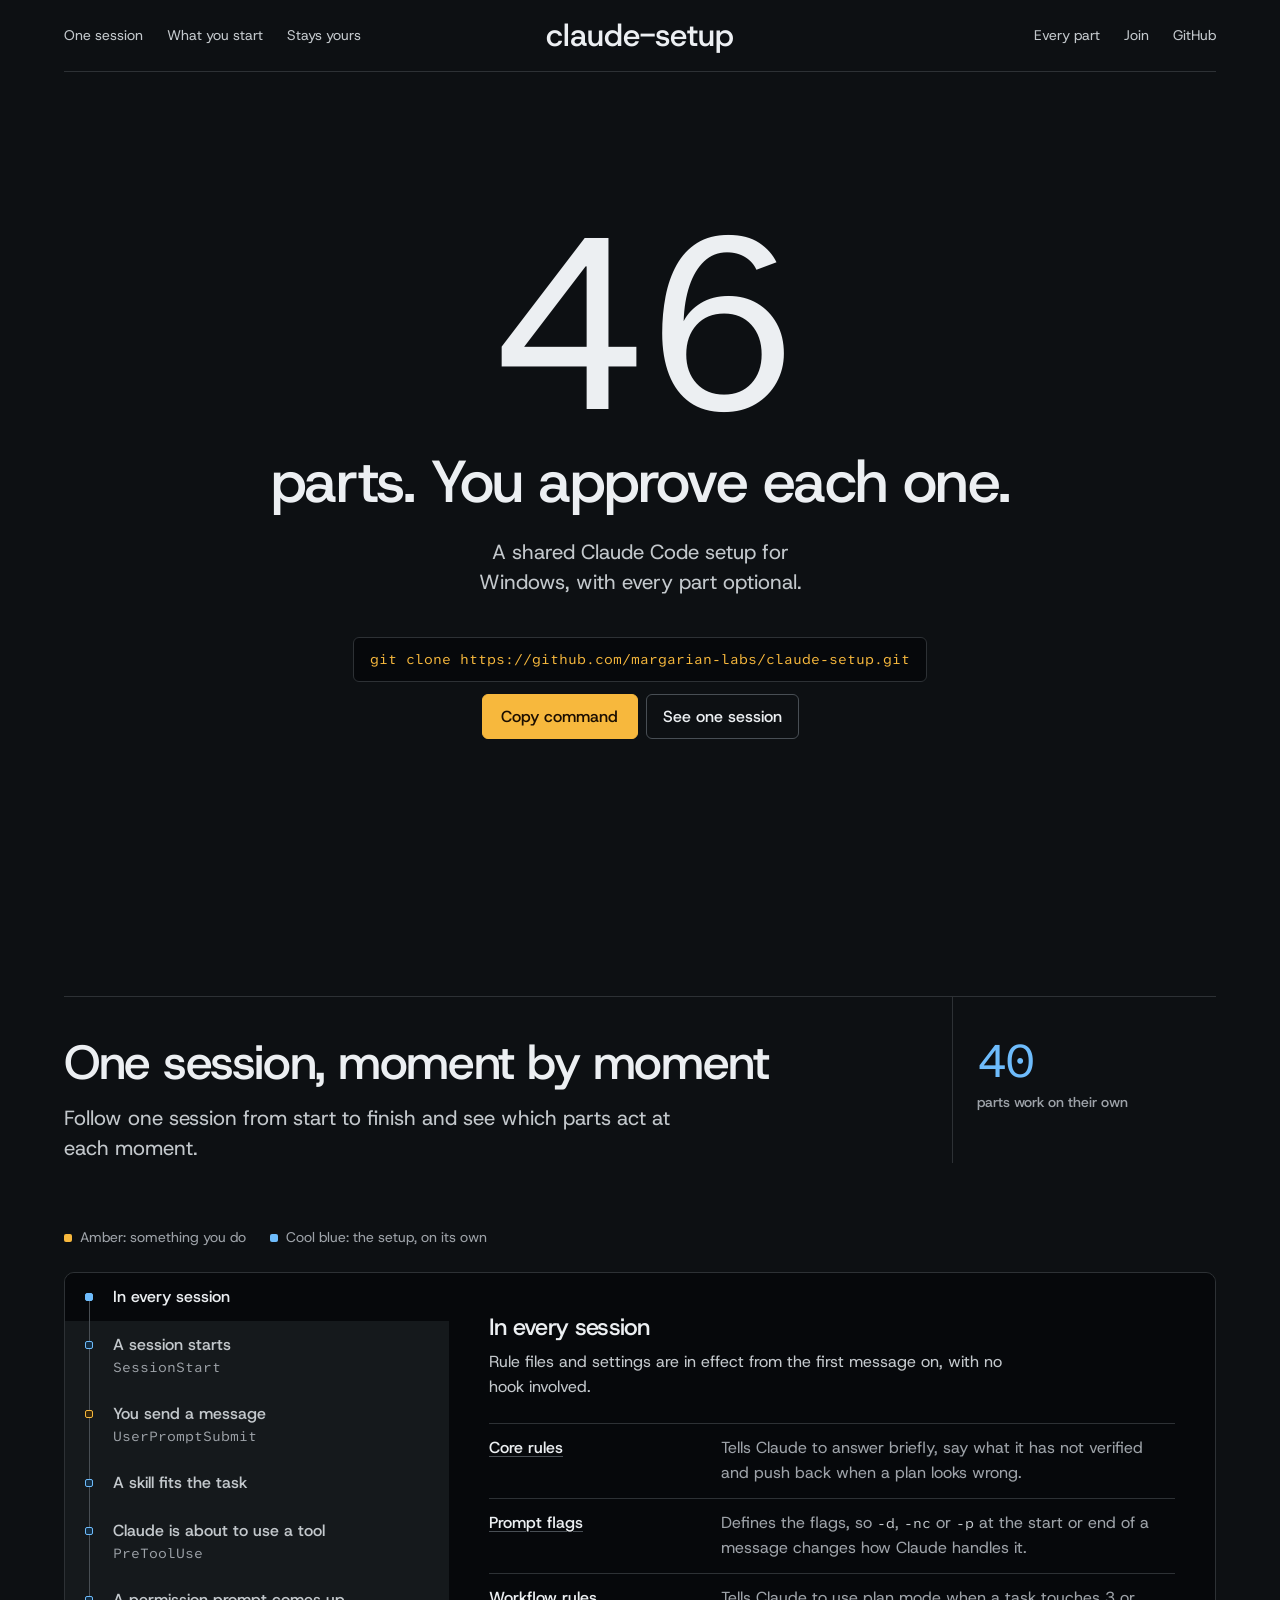
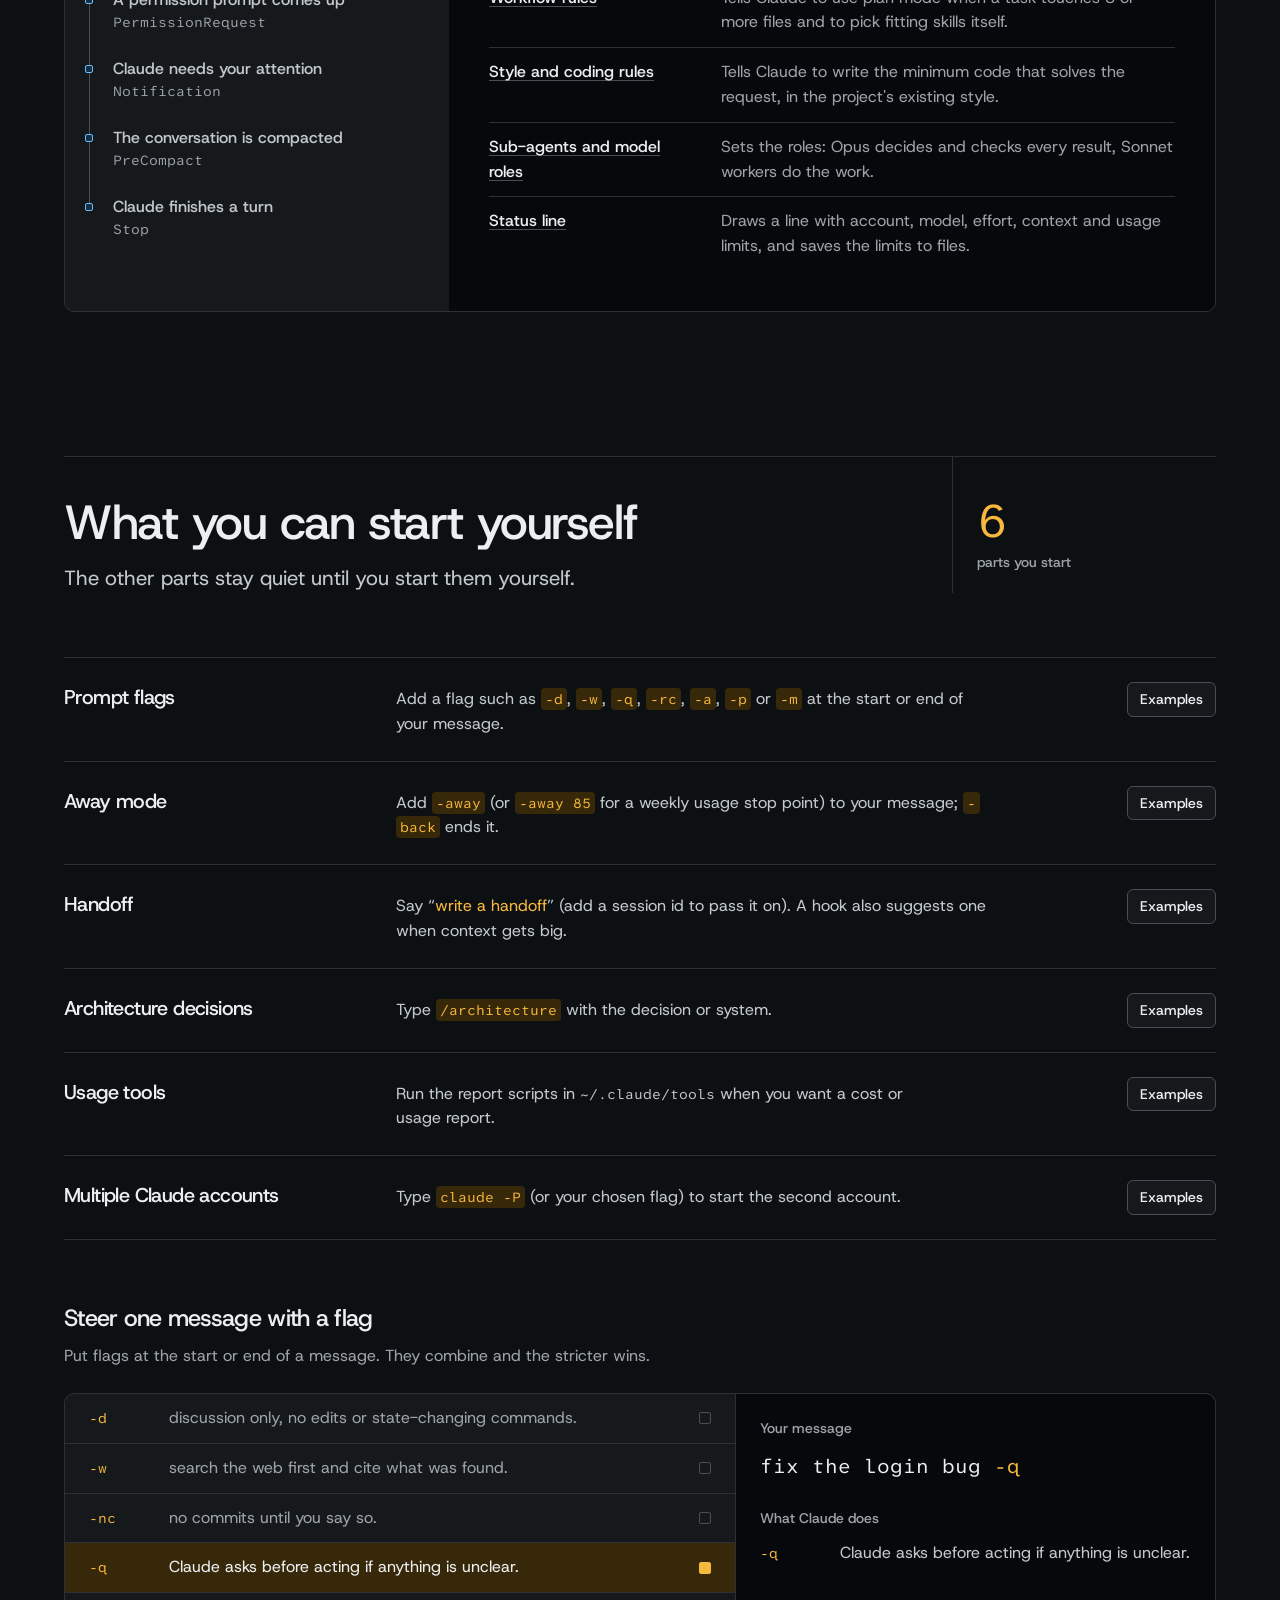
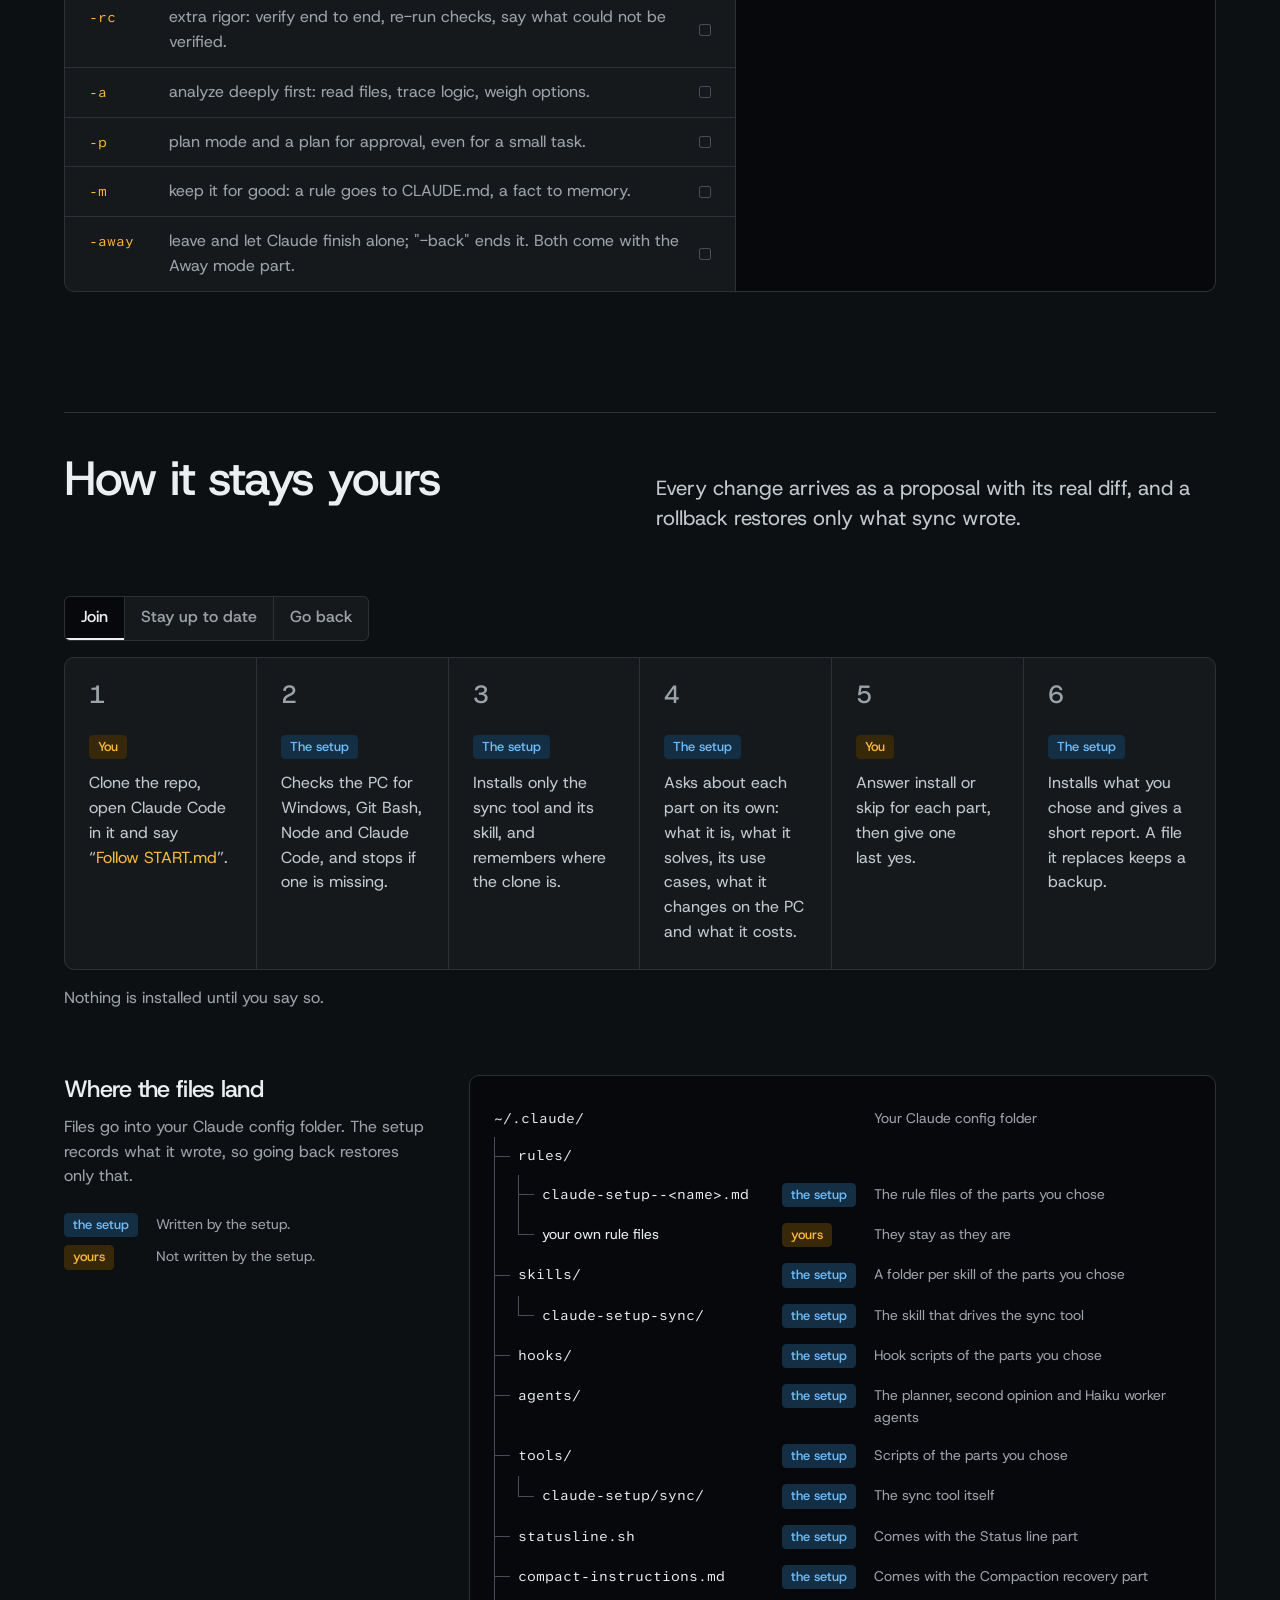
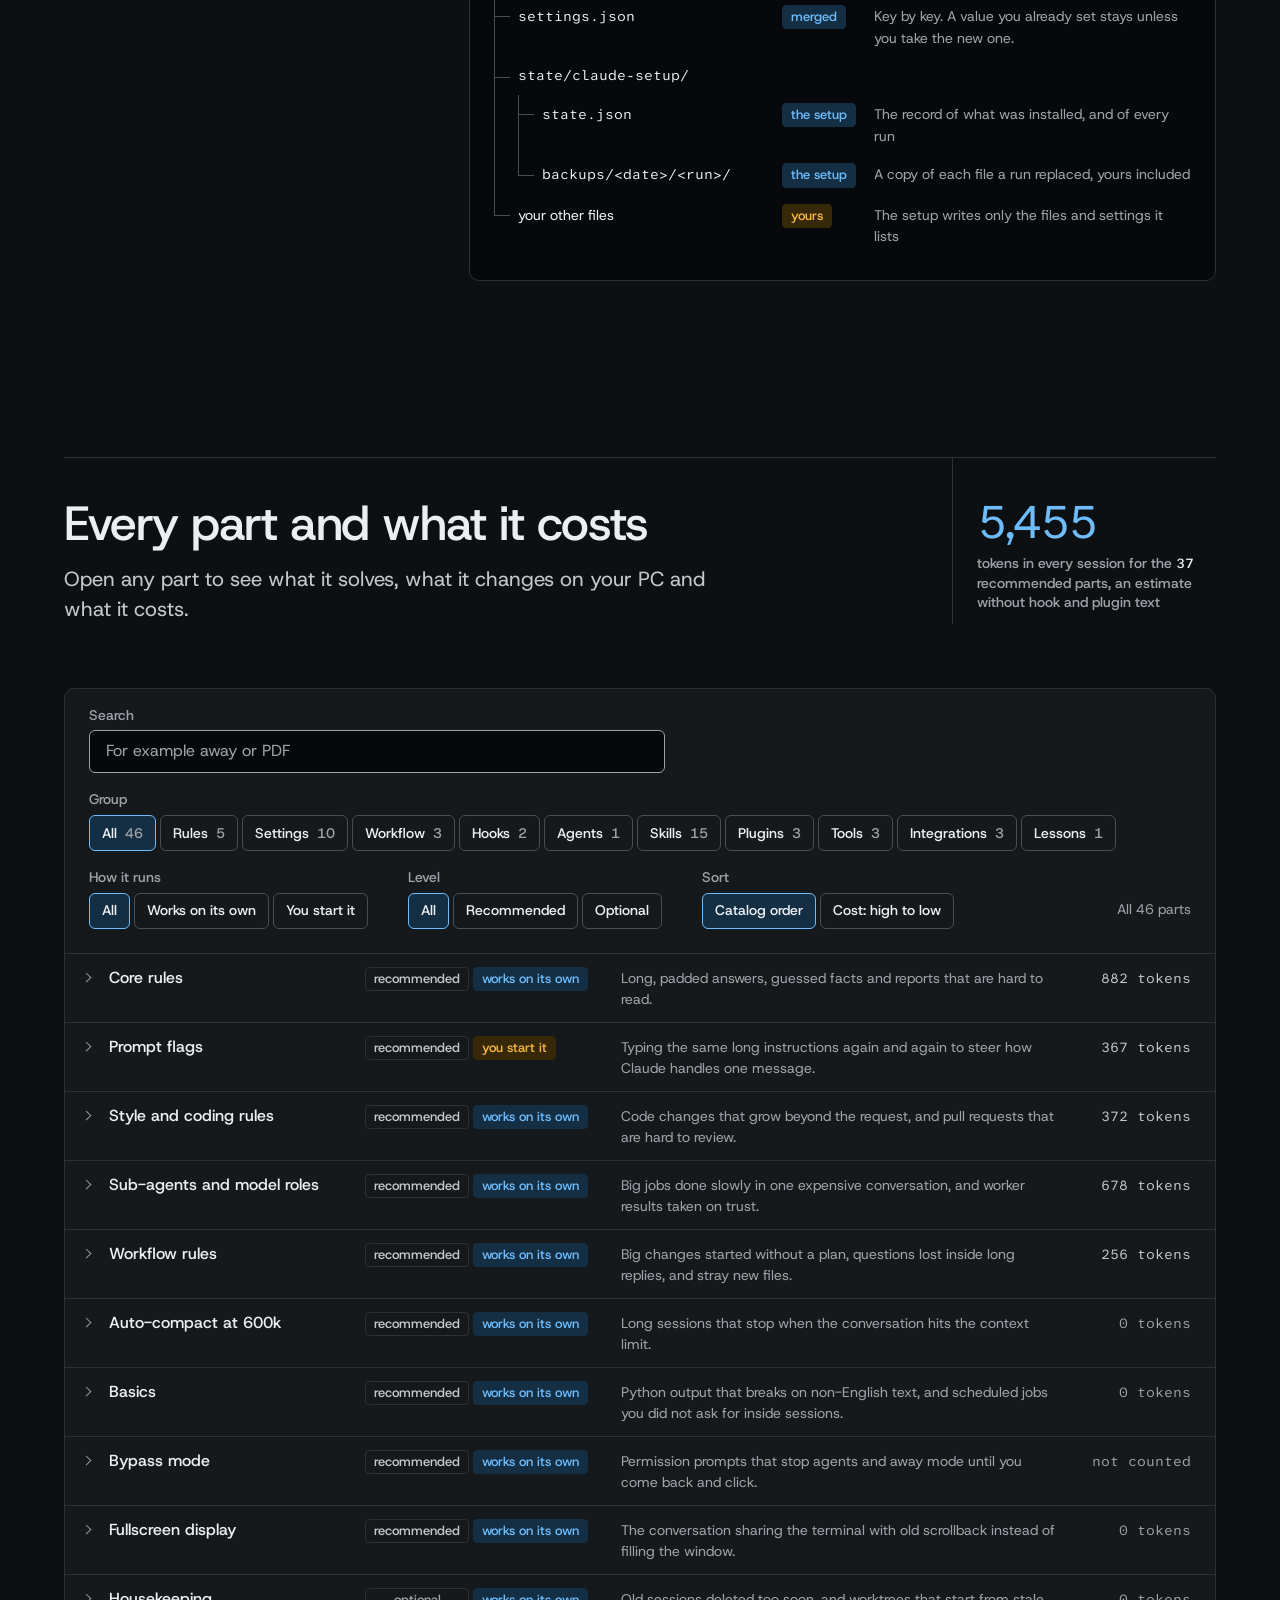
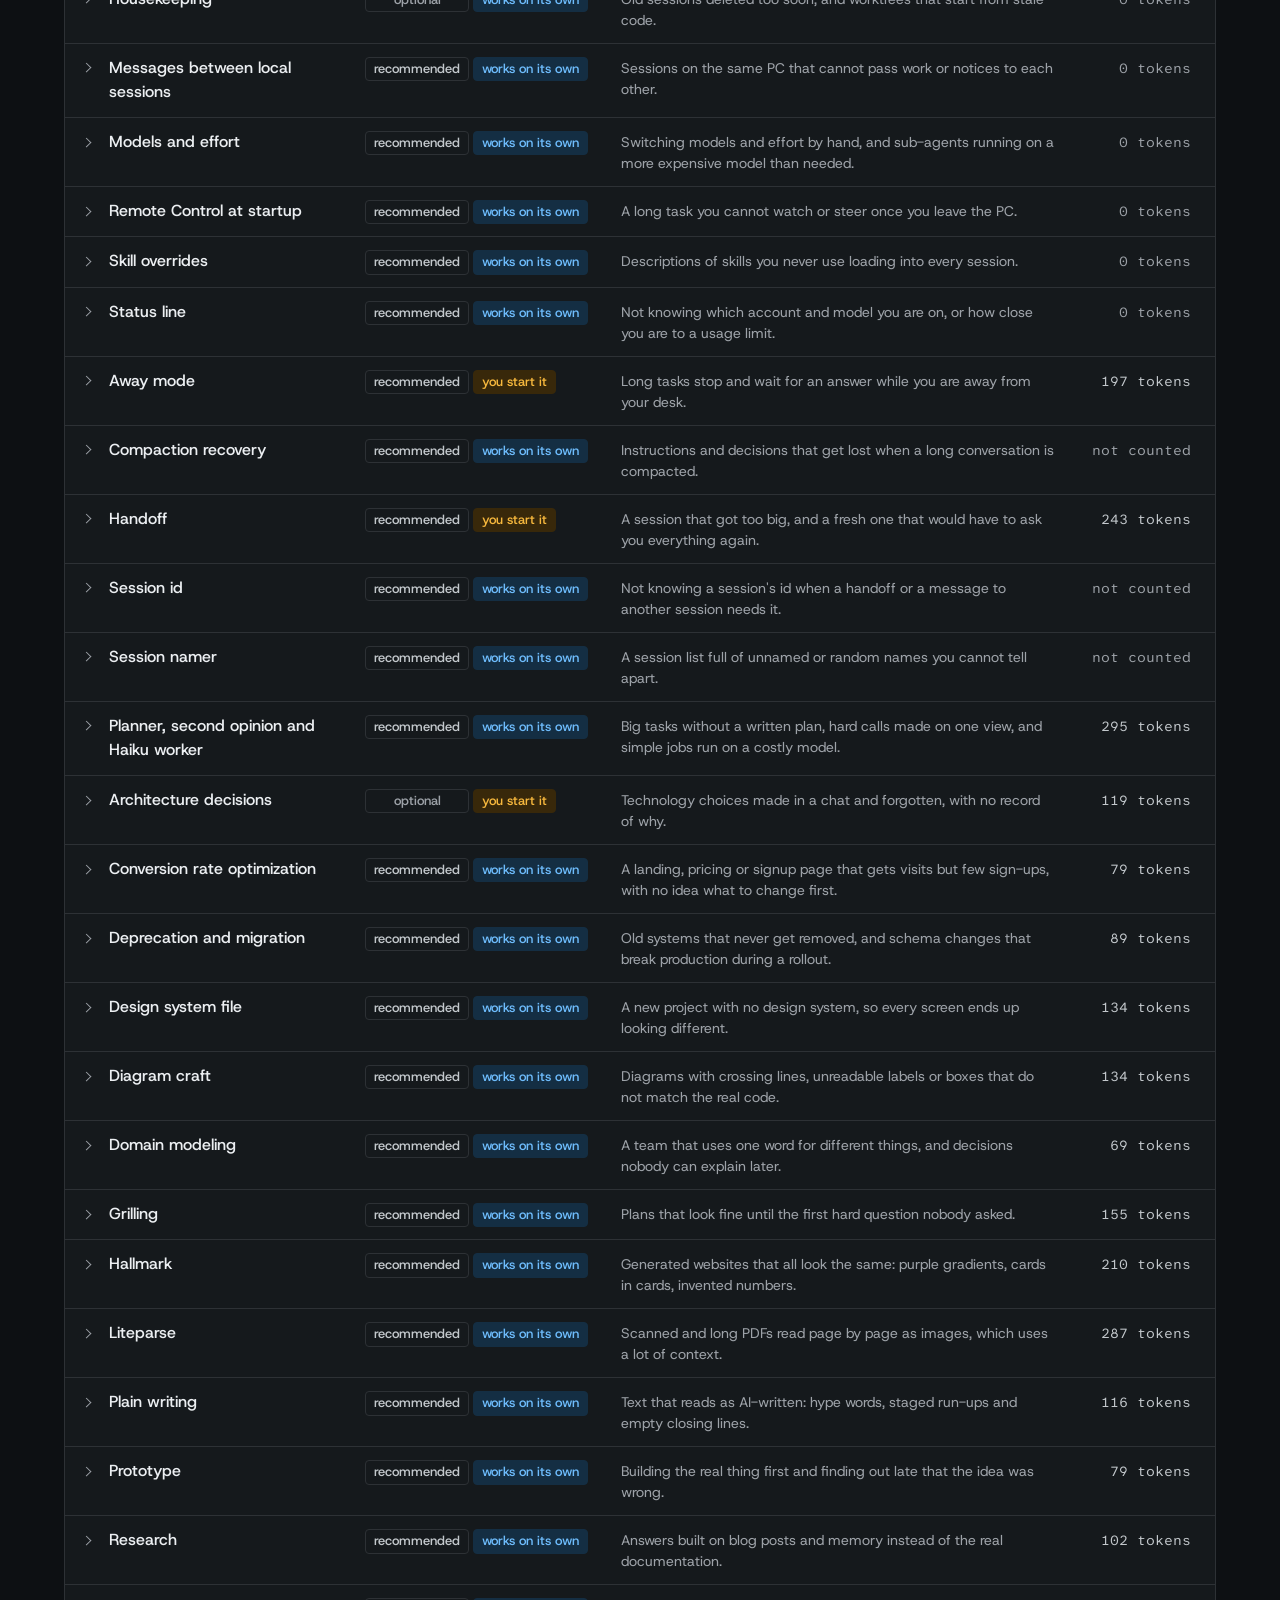
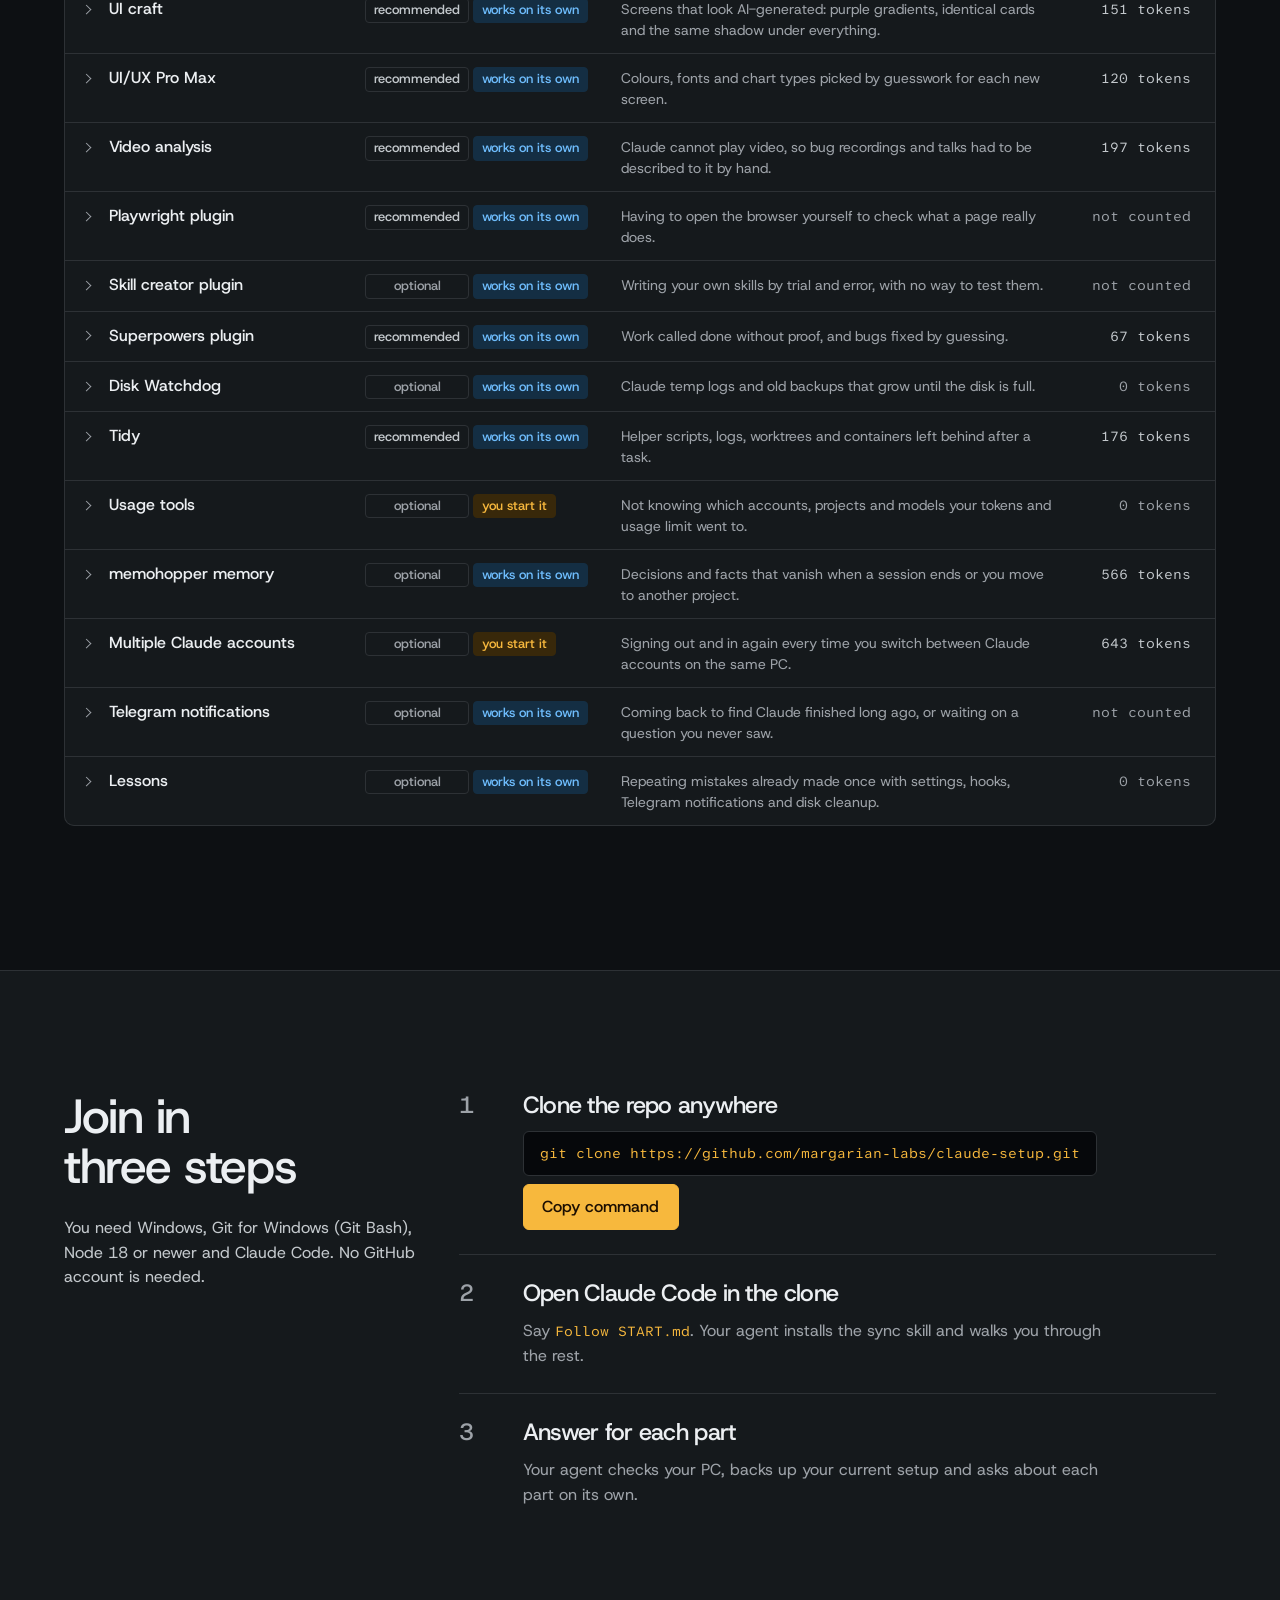
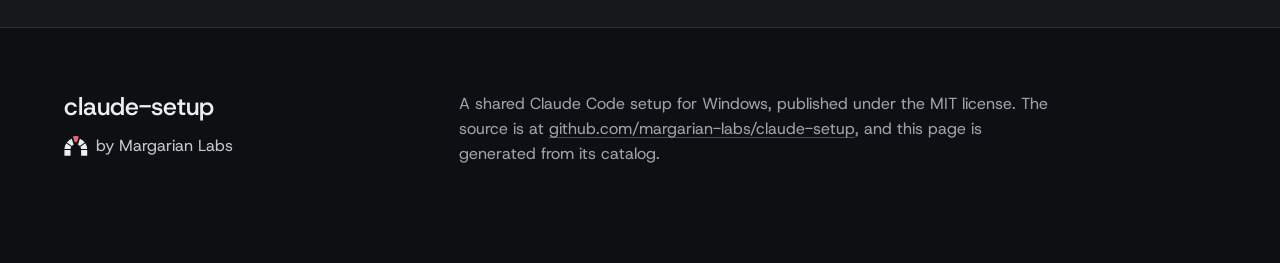
==== commit 565635a9: "Hallmark: price in dollars removed The price looked like a real charge; on a subscription a run uses" ====
--- a/docs/index.html
+++ b/docs/index.html
@@ -686,7 +686,7 @@
 <h2>Every part and what it costs</h2>
 <p class="lead">Open any part to see what it solves, what it changes on your PC and what it costs.</p>
 </div>
-<p class="site-stat site-stat--auto"><span class="site-stat__num">5<span class="num-sep">,</span>463</span> <span>tokens in every session for the <span class="measured">37</span> recommended parts, an estimate without hook and plugin text</span></p>
+<p class="site-stat site-stat--auto"><span class="site-stat__num">5<span class="num-sep">,</span>455</span> <span>tokens in every session for the <span class="measured">37</span> recommended parts, an estimate without hook and plugin text</span></p>
 </header>
 <div id="explorer" class="ex-root">
 <div class="ex-bar" hidden>
@@ -742,7 +742,7 @@
 <dt>Improves</dt><dd>Answers stay short and honest, and Claude tells you when your plan looks wrong.</dd>
 <dt>Use cases</dt><dd><ul class="part__cases"><li>A simple question gets only the answer: no preamble, summary or next steps.</li><li>Your plan looks wrong: Claude says what, why and what it recommends before acting, once.</li><li>Claude says plainly what it has not verified and never invents APIs, flags, paths or sources.</li><li>Any page or report: summary first, detail collapsed, checked with a screenshot (readable-pages skill).</li><li>No em dash or en dash anywhere: replies, files, code or commits.</li></ul></dd>
 <dt>Affects</dt><dd>Text only, loaded into every session. No code runs. Writes 1 file and 1 rule file.</dd>
-<dt>Cost</dt><dd>about 882 tokens in every session, about 1,168 more when it is used.</dd>
+<dt>Cost</dt><dd>about 882 tokens in every session, about 1,164 more when it is used.</dd>
 </dl></div>
 </details>
 </li>
@@ -1243,13 +1243,13 @@
 </dl></div>
 </details>
 </li>
-<li class="part" id="part-skill-hallmark" data-id="skill-hallmark" data-group="skills" data-use="auto" data-level="recommended" data-tokens="218">
+<li class="part" id="part-skill-hallmark" data-id="skill-hallmark" data-group="skills" data-use="auto" data-level="recommended" data-tokens="210">
 <details>
 <summary>
 <span class="part__title">Hallmark</span>
 <span class="part__chips"><span class="chip chip--level">recommended</span><span class="chip chip--auto">works on its own</span></span>
 <span class="part__solves">Generated websites that all look the same: purple gradients, cards in cards, invented numbers.</span>
-<span class="part__cost measured">218 tokens</span>
+<span class="part__cost measured">210 tokens</span>
 </summary>
 <div class="part__body"><dl class="part__facts">
 <dt>What it is</dt><dd>Makes websites and landing pages look made, not generated; can also redesign or audit an existing page.</dd>
@@ -1257,7 +1257,7 @@
 <dt>Improves</dt><dd>Websites and landing pages get a distinct, finished look.</dd>
 <dt>Use cases</dt><dd><ul class="part__cases"><li>&quot;Build a landing page for X&quot;: Claude suggests /hallmark and runs it only after your yes.</li><li>&quot;/hallmark redesign &lt;path&gt;&quot;: a full redesign that keeps your content and wiring.</li><li>&quot;/hallmark audit &lt;path&gt;&quot;: a report on an existing page.</li><li>It asks once for your material, audience, goal and tone, and never invents a number, quote or logo.</li><li>&quot;--fast&quot;, or &quot;quick&quot; or &quot;prototype&quot; in the prompt: a faster, rougher run.</li></ul></dd>
 <dt>Affects</dt><dd>Instructions only; loads when used. No code runs on its own. Writes 182 files and 1 rule file.</dd>
-<dt>Cost</dt><dd>about 218 tokens in every session, about 6,964 more when it is used, plus any reference files it opens. About $1.80 and 4-6 minutes per page.</dd>
+<dt>Cost</dt><dd>about 210 tokens in every session, about 6,960 more when it is used, plus any reference files it opens. About 4-6 minutes per page.</dd>
 </dl></div>
 </details>
 </li>
@@ -1627,7 +1627,7 @@
 <p class="site-foot__text">A shared Claude Code setup for Windows, published under the MIT license. The source is at <a href="https://github.com/margarian-labs/claude-setup">github.com/margarian-labs/claude-setup</a>, and this page is generated from its catalog.</p>
 </div>
 </footer>
-<script type="application/json" id="site-data">{"parts":[{"id":"core-rules","title":"Core rules","group":"rules","level":"recommended","use":"auto","trigger":"","summary":"Short answers, honest pushback, no long dashes and readable pages. Loaded every session.","solves":"Long, padded answers, guessed facts and reports that are hard to read.","benefit":"Answers stay short and honest, and Claude tells you when your plan looks wrong.","use_cases":["A simple question gets only the answer: no preamble, summary or next steps.","Your plan looks wrong: Claude says what, why and what it recommends before acting, once.","Claude says plainly what it has not verified and never invents APIs, flags, paths or sources.","Any page or report: summary first, detail collapsed, checked with a screenshot (readable-pages skill).","No em dash or en dash anywhere: replies, files, code or commits."],"affects":"Text only, loaded into every session. No code runs. Writes 1 file and 1 rule file.","cost":"about 882 tokens in every session, about 1,168 more when it is used.","needs":"","tokens_always_on":882,"tokens_on_use":1168},{"id":"flags","title":"Prompt flags","group":"rules","level":"recommended","use":"you","trigger":"Add a flag such as -d, -w, -q, -rc, -a, -p or -m at the start or end of your message.","summary":"Short flags in a message (-d, -w, -nc, -q, -rc, -a, -p, -m, -away) change how Claude handles it.","solves":"Typing the same long instructions again and again to steer how Claude handles one message.","benefit":"One short flag changes how Claude handles a message, without typing instructions.","use_cases":["\"-d\": discussion only, no edits or state-changing commands.","\"-w\": search the web first and cite what was found.","\"-nc\": no commits until you say so.","\"-q\": Claude asks before acting if anything is unclear.","\"-rc\": extra rigor: verify end to end, re-run checks, say what could not be verified.","\"-a\": analyze deeply first: read files, trace logic, weigh options.","\"-p\": plan mode and a plan for approval, even for a small task.","\"-m\": keep it for good: a rule goes to CLAUDE.md, a fact to memory.","\"-away\": leave and let Claude finish alone; \"-back\" ends it. Both come with the Away mode part.","Put flags at the start or end of a message. They combine and the stricter wins: \"fix it -q -nc\"."],"affects":"Text only, loaded into every session. No code runs. Writes 1 rule file.","cost":"about 367 tokens in every session, nothing more when you use it.","needs":"","tokens_always_on":367,"tokens_on_use":0},{"id":"style-and-coding","title":"Style and coding rules","group":"rules","level":"recommended","use":"auto","trigger":"","summary":"Coding conventions and git habits, plus a PR description format. Loaded every session.","solves":"Code changes that grow beyond the request, and pull requests that are hard to review.","benefit":"Code and commits stay small and consistent, and pull requests are easy to review.","use_cases":["Every code change: the minimum that solves the request, in the project's own style, nothing nearby refactored.","Unrelated dead code is mentioned, not deleted; only what the change left unused is removed.","Pull requests: \"In plain words\" first for anyone, then \"For the review\" (pr-description skill).","Commits and pull requests never carry a Claude session link."],"affects":"Text only, loaded into every session. No code runs. Writes 1 file and 1 rule file.","cost":"about 372 tokens in every session, about 466 more when it is used.","needs":"","tokens_always_on":372,"tokens_on_use":466},{"id":"subagents","title":"Sub-agents and model roles","group":"rules","level":"recommended","use":"auto","trigger":"","summary":"Opus leads, Fable plans, Sonnet and Haiku do the work from detailed briefs, and Opus checks every result.","solves":"Big jobs done slowly in one expensive conversation, and worker results taken on trust.","benefit":"Big jobs run in parallel on cheaper models, and every result is checked before you see it.","use_cases":["A task that splits: independent parts go to parallel workers in one message; one unsplittable task stays with Claude.","Each part is rated first: simple, fully specified ones go to Haiku, normal work to Sonnet, critical to Sonnet xhigh.","Big task (3+ files, plan mode, new feature): the planner drafts the plan and the main model checks it.","Hard or critical task: one independent second opinion before the approach is final.","A worker's \"done\" is a claim: Claude checks the real diff, build, tests or render before reporting."],"affects":"Text only, loaded into every session. No code runs. Writes 1 file and 1 rule file.","cost":"about 678 tokens in every session, about 4,508 more when it is used.","needs":"Planner, second opinion and Haiku worker.","tokens_always_on":678,"tokens_on_use":4508},{"id":"workflow","title":"Workflow rules","group":"rules","level":"recommended","use":"auto","trigger":"","summary":"How Claude works day to day: plan mode for bigger tasks, picking skills itself, editing over creating, questions through AskUserQuestion.","solves":"Big changes started without a plan, questions lost inside long replies, and stray new files.","benefit":"Claude plans bigger changes first and asks its questions in one clear place.","use_cases":["A task that touches 3 or more files: Claude plans first (plan mode) without being told.","Claude checks the skill list before the first action and uses every skill that fits, even unasked.","Questions come only through the question dialog (AskUserQuestion), never buried in a reply.","Existing files are edited instead of new ones created; no comments or README updates unless asked.","Claude never starts python or node without a script, which can loop and fill the disk."],"affects":"Text only, loaded into every session. No code runs. Writes 1 rule file.","cost":"about 256 tokens in every session, nothing more when it is used.","needs":"","tokens_always_on":256,"tokens_on_use":0},{"id":"compaction","title":"Auto-compact at 600k","group":"settings","level":"recommended","use":"auto","trigger":"","summary":"Compacts the conversation automatically at 600k tokens. Needs a model with a 1M context window.","solves":"Long sessions that stop when the conversation hits the context limit.","benefit":"Long sessions keep going without hitting the context limit.","use_cases":["A long session on a 1M-context model: the conversation is compacted by itself at 600k tokens.","Without a 1M model it does nothing useful: Claude Code caps the value at the model's window."],"affects":"One setting. Claude Code caps it at the model window, so it does nothing useful without a 1M window. Writes settings (autoCompactEnabled, autoCompactWindow).","cost":"no tokens in every session, nothing more when it is used.","needs":"","tokens_always_on":0,"tokens_on_use":0},{"id":"basics","title":"Basics","group":"settings","level":"recommended","use":"auto","trigger":"","summary":"UTF-8 for Python and no session cron jobs.","solves":"Python output that breaks on non-English text, and scheduled jobs you did not ask for inside sessions.","benefit":"Python reads and prints any language without errors, and sessions start no background jobs.","use_cases":["Python scripts that Claude runs read and print non-English text without encoding errors.","No scheduled (cron) jobs run inside your sessions."],"affects":"Two environment settings only. No code runs. Writes settings (env).","cost":"no tokens in every session, nothing more when it is used.","needs":"","tokens_always_on":0,"tokens_on_use":0},{"id":"bypass-mode","title":"Bypass mode","group":"settings","level":"recommended","use":"auto","trigger":"","summary":"Claude runs every command and edit without asking. Prompt-free agents and away mode depend on it.","solves":"Permission prompts that stop agents and away mode until you come back and click.","benefit":"Work runs without permission prompts, so agents and away mode never stall waiting for you.","use_cases":["Every command and edit runs without a permission prompt, in every session.","A shell prompt that still appears is approved by a hook, so unattended work does not stall.","The start-up warning about this mode is skipped.","Use it only where Claude cannot cause damage: the Claude Code docs name containers and VMs."],"affects":"The agent runs every command and edit without asking. The Claude Code docs warn: \"Only use this mode in isolated environments like containers or VMs where Claude Code can't cause damage.\" The start-up warning is skipped and a hook approves any shell prompt that still appears. Writes 2 files and settings (permissions, skipDangerousModePermissionPrompt, hooks).","cost":"Text added by its hooks is not counted.","needs":"Node.","tokens_always_on":0,"tokens_on_use":null},{"id":"fullscreen","title":"Fullscreen display","group":"settings","level":"recommended","use":"auto","trigger":"","summary":"Uses the fullscreen terminal interface.","solves":"The conversation sharing the terminal with old scrollback instead of filling the window.","benefit":"The whole terminal window is used for the conversation.","use_cases":["Every session opens in the fullscreen terminal interface instead of inline scrollback."],"affects":"One display setting. No code runs. Writes settings (tui).","cost":"no tokens in every session, nothing more when it is used.","needs":"","tokens_always_on":0,"tokens_on_use":0},{"id":"housekeeping","title":"Housekeeping","group":"settings","level":"optional","use":"auto","trigger":"","summary":"Keeps sessions 365 days, starts worktrees from a fresh branch, turns workflows and autoDream off.","solves":"Old sessions deleted too soon, and worktrees that start from stale code.","benefit":"Old sessions stay findable for a year, and new worktrees start from fresh code.","use_cases":["Session history is kept for 365 days, so you can resume or search old work.","New git worktrees start from a fresh branch.","Workflows and the autoDream feature are turned off."],"affects":"Settings only; autoDream is an undocumented key that Claude Code may ignore, which is harmless. Writes settings (cleanupPeriodDays, autoDreamEnabled, worktree, disableWorkflows).","cost":"no tokens in every session, nothing more when it is used.","needs":"","tokens_always_on":0,"tokens_on_use":0},{"id":"inbound-sessions","title":"Messages between local sessions","group":"settings","level":"recommended","use":"auto","trigger":"","summary":"Other Claude sessions on this PC can message this one, used by handoffs and setup-change notices.","solves":"Sessions on the same PC that cannot pass work or notices to each other.","benefit":"Your sessions on this PC can hand work and notices to each other.","use_cases":["A handoff is passed straight into another running session on this PC.","Only local sessions on this machine can reach it."],"affects":"Settings only. Local sessions on this PC can send messages into this session. Writes settings (crossSessionInbound).","cost":"no tokens in every session, nothing more when it is used.","needs":"","tokens_always_on":0,"tokens_on_use":0},{"id":"models","title":"Models and effort","group":"settings","level":"recommended","use":"auto","trigger":"","summary":"Opus as main model, Sonnet for workers, effort set per model. Check first that your plan includes Fable 5.2.","solves":"Switching models and effort by hand, and sub-agents running on a more expensive model than needed.","benefit":"Each kind of work runs on a fitting model and effort, so tokens go where they matter.","use_cases":["Every session starts on Opus with effort xhigh.","Sub-agents run on Sonnet 5.5 unless a call names another model.","Fable 5.2 and Sonnet 5.5 run at effort high when you switch to them.","You already picked a main model: sync shows the difference and asks which one to keep."],"affects":"Settings only; changes which models and effort levels Claude uses. No code runs. Writes settings (model, modelSettings, env).","cost":"no tokens in every session, nothing more when it is used.","needs":"","tokens_always_on":0,"tokens_on_use":0},{"id":"remote-control","title":"Remote Control at startup","group":"settings","level":"recommended","use":"auto","trigger":"","summary":"Every session can be reached from the Claude app on your phone or another computer.","solves":"A long task you cannot watch or steer once you leave the PC.","benefit":"You can follow and steer any session from your phone or another computer.","use_cases":["Open the Claude app on your phone or another computer and follow or continue any session.","Trade-off: Claude Code's own usage-limit auto-continue then does not start."],"affects":"Settings only. Each session becomes reachable from your Claude account, and Claude Code's own usage-limit auto-continue then does not start. Writes settings (remoteControlAtStartup).","cost":"no tokens in every session, nothing more when it is used.","needs":"","tokens_always_on":0,"tokens_on_use":0},{"id":"skill-overrides","title":"Skill overrides","group":"settings","level":"recommended","use":"auto","trigger":"","summary":"Turns off 3 noisy skills and sets 5 built-in ones to run only when you ask for them.","solves":"Descriptions of skills you never use loading into every session.","benefit":"Fewer skills load into every session, so each session starts lighter.","use_cases":["Switched off: fewer-permission-prompts, plugin-authoring, architecture.","Run only when you type them: /init, /security-review, /simplify, /schedule, /keybindings-help."],"affects":"One setting that switches skills off. No code runs. Writes settings (skillOverrides).","cost":"no tokens in every session, nothing more when it is used.","needs":"","tokens_always_on":0,"tokens_on_use":0},{"id":"status-line","title":"Status line","group":"settings","level":"recommended","use":"auto","trigger":"","summary":"Shows account, model, effort, context, usage limits and folder, and writes the usage files that away mode reads.","solves":"Not knowing which account and model you are on, or how close you are to a usage limit.","benefit":"You see your account, model, context and usage limits under every prompt.","use_cases":["Under every prompt: account, model and effort, context used, 5-hour and weekly usage limits, folder.","Each limit shows its percentage and the time until it resets, green, yellow or red as it fills.","It writes the usage files that away mode reads for its \"-away 85\" stop point.","An orange \"away\" (or \"away 85%\") after rc shows that this session is in away mode.","A green or red \"rc\" shows whether Remote Control is on."],"affects":"Runs after each answer and writes small usage and cache files in the Claude config folder. No network. Writes 1 file and settings (statusLine). Leaves 1 step for you to do.","cost":"no tokens in every session, nothing more when it is used.","needs":"","tokens_always_on":0,"tokens_on_use":0},{"id":"away-mode","title":"Away mode","group":"workflow","level":"recommended","use":"you","trigger":"Add -away (or -away 85 for a weekly usage stop point) to your message; -back ends it.","summary":"Say -away and the agent asks all its questions first, then finishes the whole task without you, with an optional usage stop point.","solves":"Long tasks stop and wait for an answer while you are away from your desk.","benefit":"You can leave: Claude asks everything up front, then finishes the task on its own.","use_cases":["\"-away\" on any message: one round of questions now, then it never asks or waits; later dialogs are blocked.","\"-back\" ends it. Any other message you send is answered or followed, and the work goes on.","\"-away 85\": also stops cleanly when your weekly usage reaches 85%.","Usage limit hit while you are away: it waits for the reset and continues by itself.","\"-away -p\": you approve the plan before you leave.","Push, merge, deploy, production DB changes and messages to people stay undone unless the task asked."],"affects":"Hooks run on every prompt, tool call and stop, and a skill holds the full rules; no network. Writes 9 files, 1 rule file and settings (env, hooks).","cost":"about 197 tokens in every session, about 1,387 more when you use it. Text added by its hooks is not counted.","needs":"Node, Status line, Compaction recovery.","tokens_always_on":197,"tokens_on_use":1387},{"id":"compact-recovery","title":"Compaction recovery","group":"workflow","level":"recommended","use":"auto","trigger":"","summary":"After a compaction, points Claude to the full transcript and to your exact words, so nothing important is lost.","solves":"Instructions and decisions that get lost when a long conversation is compacted.","benefit":"Claude keeps your decisions and exact wording after a long conversation is compacted.","use_cases":["Every compaction keeps your instructions, answers and plan approvals word for word, numbered.","After a compaction Claude is told where the full transcript is and how to get your exact words back.","Where the summary and your words differ, your words win.","Away mode stays on across a compaction: Claude is reminded not to ask or wait."],"affects":"Runs before and after each compaction and prints reminders into the session. No network. Writes 3 files and settings (hooks).","cost":"Text added by its hooks is not counted.","needs":"Handoff, Node.","tokens_always_on":0,"tokens_on_use":null},{"id":"handoff","title":"Handoff","group":"workflow","level":"recommended","use":"you","trigger":"Say \"write a handoff\" (add a session id to pass it on). A hook also suggests one when context gets big.","summary":"Writes a full handoff for a fresh session, and suggests one after 2 compactions once the context is 80% full.","solves":"A session that got too big, and a fresh one that would have to ask you everything again.","benefit":"You can move a long task to a fresh session without losing decisions or context.","use_cases":["\"write a handoff\": the job, every decision, your own words, status and next steps go to ~/.claude/handoffs.","\"pass this to session \u003cid>\": Claude checks it can reach that session, sends the handoff and checks it arrived.","No target session: you get one start line to paste into a new session in the same folder.","A hook suggests a handoff once a session has 2 compactions and is at 80% of the context.","Background work still running: the handoff is sent right after the last result lands."],"affects":"A Stop hook checks context size after each answer; the skill writes files under ~/.claude/handoffs. No network. Writes 5 files and settings (hooks).","cost":"about 243 tokens in every session, about 3,460 more when you use it. Text added by its hooks is not counted.","needs":"Node.","tokens_always_on":243,"tokens_on_use":3460},{"id":"session-id","title":"Session id","group":"hooks","level":"recommended","use":"auto","trigger":"","summary":"Shows the session id when a session starts, so you can name it in handoffs and messages.","solves":"Not knowing a session's id when a handoff or a message to another session needs it.","benefit":"You always know a session's id when you need to name it.","use_cases":["Each session start, resume or /clear shows a line \"Session ID: ...\".","Give that id in \"pass this to session \u003cid>\" to hand work to that session."],"affects":"Runs once at session start and prints the id. No network. Writes 2 files and settings (hooks).","cost":"Text added by its hooks is not counted.","needs":"Node.","tokens_always_on":0,"tokens_on_use":null},{"id":"session-namer","title":"Session namer","group":"hooks","level":"recommended","use":"auto","trigger":"","summary":"Names each session with a short project key and title, such as \"WEB fix login\".","solves":"A session list full of unnamed or random names you cannot tell apart.","benefit":"Session lists show what each session is about, so they are easy to find.","use_cases":["Each session gets a short name that starts with a project key, such as \"APP records export\".","The name follows the work: when the session moves to another topic, it is renamed.","A name you set yourself is kept while it still fits the work.","You choose the projects folder and your own key per project, for example webshop = SHOP."],"affects":"Runs on prompts and starts a small background Haiku call to name each session, which costs a little usage. Writes 2 files and settings (hooks).","cost":"Text added by its hooks is not counted. Each naming makes a small background Haiku call, which uses a little of your usage.","needs":"Node.","tokens_always_on":0,"tokens_on_use":null},{"id":"agents","title":"Planner, second opinion and Haiku worker","group":"agents","level":"recommended","use":"auto","trigger":"","summary":"Three helper agents: a planner for big tasks, a second opinion for hard calls, and a Haiku worker for simple jobs.","solves":"Big tasks without a written plan, hard calls made on one view, and simple jobs run on a costly model.","benefit":"Big tasks get a written plan, hard calls get a second view, and simple jobs cost less.","use_cases":["planner: writes a step-by-step plan for a task of 3+ files or a new feature; read-only, edits nothing.","second-opinion: an independent verdict on a hard decision, from a brief only, in about 300 words.","haiku-worker: one simple, fully specified job on the cheap Haiku model, such as find and list or a literal edit.","No Fable on your plan: sync sets the planner and the second opinion to Opus instead."],"affects":"Agent definitions only; they run when Claude starts them. planner and second-opinion are read-only. Writes 3 files.","cost":"about 295 tokens in every session, about 1,878 more when it is used.","needs":"","tokens_always_on":295,"tokens_on_use":1878},{"id":"skill-architecture","title":"Architecture decisions","group":"skills","level":"optional","use":"you","trigger":"Type /architecture with the decision or system.","summary":"Writes architecture decision records and reviews system designs with trade-offs and consequences.","solves":"Technology choices made in a chat and forgotten, with no record of why.","benefit":"Design decisions are written down with their trade-offs, so they are easy to revisit.","use_cases":["\"/architecture Should we use Kafka or SQS?\": a decision record with options, trade-offs and consequences.","\"/architecture Review this microservices proposal\": an evaluation of a design you hand it.","\"/architecture Design the notification system\": a new component designed from requirements.","The Skill overrides part switches this skill off; remove its line under skillOverrides to use it."],"affects":"Instructions only; loads when used. No code runs on its own. Writes 1 file.","cost":"about 119 tokens in every session, about 689 more when you use it.","needs":"","tokens_always_on":119,"tokens_on_use":689},{"id":"skill-cro","title":"Conversion rate optimization","group":"skills","level":"recommended","use":"auto","trigger":"","summary":"Finds what to change on a landing, pricing or form page to get more conversions, and why it is not converting.","solves":"A landing, pricing or signup page that gets visits but few sign-ups, with no idea what to change first.","benefit":"You learn what stops visitors from signing up or buying, and what to change first.","use_cases":["\"Why is this page not converting?\": an analysis in order of impact, starting with the value proposition.","\"Should I remove this form field?\": field-by-field advice for lead, contact, demo and quote forms.","\"Give me experiment ideas for the pricing page\": hypotheses per page type, one metric per test.","It reads your product marketing notes first, if the repo has them, and asks only what is missing."],"affects":"Instructions only; loads when used. No code runs on its own. Writes 4 files.","cost":"about 79 tokens in every session, about 2,624 more when it is used, plus any reference files it opens.","needs":"","tokens_always_on":79,"tokens_on_use":2624},{"id":"skill-deprecation-and-migration","title":"Deprecation and migration","group":"skills","level":"recommended","use":"auto","trigger":"","summary":"Plans the safe removal or replacement of old systems and APIs, including database changes with no downtime.","solves":"Old systems that never get removed, and schema changes that break production during a rollout.","benefit":"Old systems and database columns can be retired without downtime.","use_cases":["Replacing an old system, API or library: build the replacement, announce, migrate step by step, remove.","\"Should we keep or retire this?\": five questions on value, users, replacement and cost.","Rename or drop a database column without downtime: expand, migrate, contract.","Patterns for moving users over: strangler, adapter and feature flag migration.","Dead code that nobody owns but everybody depends on: a plan to remove it safely."],"affects":"Instructions only; loads when used. No code runs on its own. Writes 2 files.","cost":"about 89 tokens in every session, about 4,903 more when it is used.","needs":"","tokens_always_on":89,"tokens_on_use":4903},{"id":"skill-design-md","title":"Design system file","group":"skills","level":"recommended","use":"auto","trigger":"","summary":"Gives a new project a design system by writing a DESIGN.md based on one of 84 well known product brands.","solves":"A new project with no design system, so every screen ends up looking different.","benefit":"A new project gets a consistent look from day one.","use_cases":["\"/design-md list\": shows 84 brand-inspired design systems, grouped by kind.","\"/design-md stripe\": writes a DESIGN.md for your project from that brand's look.","Brand names, logos and paid fonts are replaced, so the result is yours and not a copy.","A DESIGN.md already exists: Claude asks whether to replace it, merge into it or stop."],"affects":"Instructions only; loads when used. No code runs on its own. Writes 88 files.","cost":"about 134 tokens in every session, about 790 more when it is used, plus any reference files it opens.","needs":"","tokens_always_on":134,"tokens_on_use":790},{"id":"skill-diagram-craft","title":"Diagram craft","group":"skills","level":"recommended","use":"auto","trigger":"","summary":"Helps you draw diagrams by hand: picks the right type and keeps nodes, lines and labels readable and accurate.","solves":"Diagrams with crossing lines, unreadable labels or boxes that do not match the real code.","benefit":"Diagrams come out readable and match the real code.","use_cases":["\"Draw the architecture\", or a sequence, workflow, state, ERD or timeline diagram, in SVG, HTML or Mermaid.","It picks the type from the question, and says when a table or numbered steps fit better than a diagram.","From code: every arrow comes from a real call site, never from a config value or a package name.","More than about 12 nodes: it splits the diagram or uses a list.","Before delivery it checks a render in light and dark, at desktop and phone width."],"affects":"Instructions only; loads when used. No code runs on its own. Writes 2 files.","cost":"about 134 tokens in every session, about 2,159 more when it is used.","needs":"","tokens_always_on":134,"tokens_on_use":2159},{"id":"skill-domain-modeling","title":"Domain modeling","group":"skills","level":"recommended","use":"auto","trigger":"","summary":"Builds and sharpens a project's domain model via glossary terms and architecture decision records.","solves":"A team that uses one word for different things, and decisions nobody can explain later.","benefit":"The team shares one set of terms, recorded in a glossary and decision records.","use_cases":["You use a term that conflicts with GLOSSARY.md: Claude calls it out and asks which meaning you intend.","Vague words like \"account\" get a precise name: Customer or User?","You say how something works: Claude checks the code and shows any contradiction.","A settled term is written to GLOSSARY.md at once.","An ADR is offered only for a decision that is hard to reverse, surprising and a real trade-off."],"affects":"Instructions only; loads when used. No code runs on its own. Writes 3 files.","cost":"about 69 tokens in every session, about 1,240 more when it is used, plus any reference files it opens.","needs":"","tokens_always_on":69,"tokens_on_use":1240},{"id":"skill-grilling","title":"Grilling","group":"skills","level":"recommended","use":"auto","trigger":"","summary":"Interviews you in rounds of questions until a plan, design or decision has nothing left assumed.","solves":"Plans that look fine until the first hard question nobody asked.","benefit":"Weak spots in a plan or decision show up before you commit to it.","use_cases":["Claude starts it by itself before a big plan is final: a new project or feature, architecture, anything costly to undo.","It starts only when that plan still rests on things you have not confirmed, never for small tasks or bug fixes.","\"Grill me on this plan\" or \"/grilling\": the same interview whenever you ask, for any plan, decision or idea.","Rounds of up to 4 questions, each with a recommended answer; every answer opens the next questions.","\"Grill me with docs\": terms go into GLOSSARY.md, hard-to-reverse decisions into ADRs (needs Domain modeling).","Facts are Claude's job: it looks things up itself instead of asking you.","Claude does not act on the plan until you confirm you both understand it the same way."],"affects":"Instructions only; loads when used. No code runs on its own. Writes 1 file.","cost":"about 155 tokens in every session, about 1,096 more when it is used.","needs":"","tokens_always_on":155,"tokens_on_use":1096},{"id":"skill-hallmark","title":"Hallmark","group":"skills","level":"recommended","use":"auto","trigger":"","summary":"Makes websites and landing pages look made, not generated; can also redesign or audit an existing page.","solves":"Generated websites that all look the same: purple gradients, cards in cards, invented numbers.","benefit":"Websites and landing pages get a distinct, finished look.","use_cases":["\"Build a landing page for X\": Claude suggests /hallmark and runs it only after your yes.","\"/hallmark redesign \u003cpath>\": a full redesign that keeps your content and wiring.","\"/hallmark audit \u003cpath>\": a report on an existing page.","It asks once for your material, audience, goal and tone, and never invents a number, quote or logo.","\"--fast\", or \"quick\" or \"prototype\" in the prompt: a faster, rougher run."],"affects":"Instructions only; loads when used. No code runs on its own. Writes 182 files and 1 rule file.","cost":"about 218 tokens in every session, about 6,964 more when it is used, plus any reference files it opens. About $1.80 and 4-6 minutes per page.","needs":"","tokens_always_on":218,"tokens_on_use":6964},{"id":"skill-liteparse","title":"Liteparse","group":"skills","level":"recommended","use":"auto","trigger":"","summary":"Local OCR and text extraction for scanned, image-only or long PDFs, so you need not read pages as images.","solves":"Scanned and long PDFs read page by page as images, which uses a lot of context.","benefit":"Scanned and long PDFs become text on your PC, which costs far fewer tokens than images.","use_cases":["A scanned or image-only PDF: OCR once to a text file on your PC, then search that file.","A long PDF with a real text layer: text extraction without OCR, much cheaper than page images.","A folder of scans or photos of documents: all parsed in one batch.","Armenian, Russian and English are covered; Armenian text is for finding things, not for exact quotes.","Your documents are never sent to a cloud OCR service without asking."],"affects":"Runs local scripts when used. No network except downloads it names. Writes 2 files and 1 rule file. Has 1 step outside the Claude folder.","cost":"about 287 tokens in every session, about 2,633 more when it is used.","needs":"lit, uv.","tokens_always_on":287,"tokens_on_use":2633},{"id":"skill-plain-writing","title":"Plain writing","group":"skills","level":"recommended","use":"auto","trigger":"","summary":"Cleans prose other people will read: removes AI writing tells and checks that no fact was lost.","solves":"Text that reads as AI-written: hype words, staged run-ups and empty closing lines.","benefit":"Text you publish reads like a person wrote it, with every fact kept.","use_cases":["Writing or editing docs, READMEs, reports, PR descriptions, posts, emails or website copy.","It removes tells such as \"not just X, but Y\", \"let's dive in\" and hype words like seamless or robust.","After the rewrite it checks that no fact, name, number, date, quote or link was lost or changed.","Give it a writing sample and it matches your voice.","Code review comments: one line per finding, each with a tag such as bug or nit."],"affects":"Instructions only; loads when used. No code runs on its own. Writes 2 files.","cost":"about 116 tokens in every session, about 1,809 more when it is used.","needs":"","tokens_always_on":116,"tokens_on_use":1809},{"id":"skill-prototype","title":"Prototype","group":"skills","level":"recommended","use":"auto","trigger":"","summary":"Builds a throwaway prototype to sanity-check a state model or explore what a UI should look like.","solves":"Building the real thing first and finding out late that the idea was wrong.","benefit":"You can try an idea quickly before building it properly.","use_cases":["\"Does this state model feel right?\": one HTML file with buttons that walks the logic through hard cases.","\"What should this look like?\": several very different UI versions on one route, with a switcher.","It stays throwaway: no tests or polish, kept on a separate branch; only the decision goes into real code."],"affects":"Instructions only; loads when used. No code runs on its own. Writes 3 files.","cost":"about 79 tokens in every session, about 1,125 more when it is used, plus any reference files it opens.","needs":"","tokens_always_on":79,"tokens_on_use":1125},{"id":"skill-research","title":"Research","group":"skills","level":"recommended","use":"auto","trigger":"","summary":"Researches a question against primary sources with a background agent and saves the findings as a repo Markdown file.","solves":"Answers built on blog posts and memory instead of the real documentation.","benefit":"Answers come from primary sources and stay saved in the repo.","use_cases":["\"Research how X works\": a background agent reads official docs and source code while you keep working.","The findings land in one Markdown file in the repo, each claim with its source."],"affects":"Instructions only; loads when used. No code runs on its own. Writes 1 file.","cost":"about 102 tokens in every session, about 320 more when it is used.","needs":"","tokens_always_on":102,"tokens_on_use":320},{"id":"skill-ui-craft","title":"UI craft","group":"skills","level":"recommended","use":"auto","trigger":"","summary":"Rules for making app screens, dashboards, forms and sites look designed rather than AI-generated, plus a redesign audit.","solves":"Screens that look AI-generated: purple gradients, identical cards and the same shadow under everything.","benefit":"Screens and pages look designed by a person, and redesigns follow a checklist.","use_cases":["Building or restyling an app screen, dashboard, form, website or HTML report, in any stack.","\"Review this screen\": Claude looks at a screenshot, lists what is wrong and fixes it in passes.","Your project has a design system (Angular Material, PrimeNG, tokens): it is kept and worked inside.","A good screen gets \"it is fine\" plus at most 2-3 refinements, never change for its own sake.","Concrete rules: one accent colour, a 4px spacing scale, a label above every field, one main chart."],"affects":"Instructions only; loads when used. No code runs on its own. Writes 3 files.","cost":"about 151 tokens in every session, about 3,144 more when it is used, plus any reference files it opens.","needs":"","tokens_always_on":151,"tokens_on_use":3144},{"id":"skill-ui-ux-pro-max","title":"UI/UX Pro Max","group":"skills","level":"recommended","use":"auto","trigger":"","summary":"Searches a local design database when you pick UI styles, colour palettes, font pairings, chart types or UX rules.","solves":"Colours, fonts and chart types picked by guesswork for each new screen.","benefit":"Style, colour, font and chart choices come from a tested design database.","use_cases":["\"Which palette and fonts fit a spa booking site?\": a search of 194 product palettes and 74 font pairings.","A new project: one search gives a whole design system (pattern, style, colours, type, what to avoid).","The design system can be saved in the repo as design-system/\u003cproject>/MASTER.md, with page overrides.","Stack advice for 22 stacks, such as Angular, React, Vue, Flutter and SwiftUI.","It runs a local Python script: Python 3, no extra packages."],"affects":"Runs local scripts when used. No network except downloads it names. Writes 50 files.","cost":"about 120 tokens in every session, about 6,977 more when it is used, plus any reference files it opens.","needs":"Python.","tokens_always_on":120,"tokens_on_use":6977},{"id":"skill-video-analysis","title":"Video analysis","group":"skills","level":"recommended","use":"auto","trigger":"","summary":"Looks at frames from a video or screen recording and transcribes speech so you learn what happens and what is said.","solves":"Claude cannot play video, so bug recordings and talks had to be described to it by hand.","benefit":"Claude can tell you what happens and what is said in a video or recording.","use_cases":["\"What's the bug in this video?\" with a screen recording: timestamped steps, expected versus actual.","\"Summarize this video\" with a YouTube or other public link; it is downloaded at up to 720p.","Only what is said matters: it reads the captions and downloads no video.","Small or fast details: Claude re-reads a moment frame by frame, or zooms into one region.","Videos over 60 minutes are refused unless captions only; a video that needs a login is not opened."],"affects":"Runs local scripts when used. No network except downloads it names. Writes 3 files. Has 1 step outside the Claude folder.","cost":"about 197 tokens in every session, about 2,087 more when it is used.","needs":"ffmpeg, uv.","tokens_always_on":197,"tokens_on_use":2087},{"id":"plugin-playwright","title":"Playwright plugin","group":"plugins","level":"recommended","use":"auto","trigger":"","summary":"Lets Claude drive a real browser: open pages, click, fill forms and take screenshots.","solves":"Having to open the browser yourself to check what a page really does.","benefit":"Claude can open, test and screenshot web pages itself.","use_cases":["\"Open localhost:4200 and take a screenshot\": Claude drives a real browser itself.","Check a change end to end: click through a flow, fill a form, read the console and network calls.","The browser server starts only when it is used."],"affects":"Installed from the official marketplace; starts a browser automation server when used, which can open web pages. Installs the playwright plugin.","cost":"Text added by the plugin is not counted.","needs":"","tokens_always_on":0,"tokens_on_use":null},{"id":"plugin-skill-creator","title":"Skill creator plugin","group":"plugins","level":"optional","use":"auto","trigger":"","summary":"Helps write, test and improve your own skills.","solves":"Writing your own skills by trial and error, with no way to test them.","benefit":"You can build and test your own skills with guided steps.","use_cases":["\"Create a skill for X\": guided steps to write a new skill from scratch.","Improve an existing skill, and run test cases to see whether it really works.","Tune a skill's description so it starts when it should."],"affects":"Installed from the official marketplace; adds a skill that loads when used. Nothing is shipped here. Installs the skill-creator plugin.","cost":"Text added by the plugin is not counted.","needs":"","tokens_always_on":0,"tokens_on_use":null},{"id":"plugin-superpowers","title":"Superpowers plugin","group":"plugins","level":"recommended","use":"auto","trigger":"","summary":"Skills for planning, debugging, code review, worktrees and proving work before calling it done.","solves":"Work called done without proof, and bugs fixed by guessing.","benefit":"Claude plans, debugs and reviews in tested steps and proves work before calling it done.","use_cases":["A bug or failing test: Claude debugs in fixed steps before it proposes a fix.","Before calling work done, Claude runs the checks and shows the evidence.","Bigger work: written plans, isolated git worktrees and a code review step.","Its forced brainstorming and test-first loops are skipped unless you ask or use \"-p\"."],"affects":"Installed from the official marketplace; loads skills and may add hooks. Nothing is shipped here. Writes 1 rule file. Installs the superpowers plugin.","cost":"about 67 tokens in every session. Text added by the plugin is not counted.","needs":"","tokens_always_on":67,"tokens_on_use":null},{"id":"disk-watchdog","title":"Disk Watchdog","group":"tools","level":"optional","use":"auto","trigger":"","summary":"A background check every 10 minutes that shrinks huge Claude temp logs and cleans old session temp and old backups.","solves":"Claude temp logs and old backups that grow until the disk is full.","benefit":"Claude's temp files and old backups never fill your disk.","use_cases":["Every 10 minutes and at logon: a Claude temp log over 1 GB is shrunk and the program holding it is stopped.","Session temp older than 3 days and backups older than 90 days are deleted.","Under 20 GB free disk you get a Telegram alert, if Telegram notifications are set up.","Try it first: run disk-watchdog.ps1 with -DryRun -SweepNow and nothing is deleted."],"affects":"A scheduled task runs every 10 minutes and at logon; it can force-stop programs holding big Claude logs and delete old temp and backup folders. No network except the optional Telegram alert. Writes 2 files. Has 3 steps outside the Claude folder.","cost":"no tokens in every session, nothing more when it is used.","needs":"PowerShell 7.","tokens_always_on":0,"tokens_on_use":0},{"id":"tidy","title":"Tidy","group":"tools","level":"recommended","use":"auto","trigger":"","summary":"At the end of a task, finds what the session left behind and removes only its own throwaway files.","solves":"Helper scripts, logs, worktrees and containers left behind after a task.","benefit":"Tasks leave no stray files, worktrees or containers behind.","use_cases":["End of any task that created files, worktrees or containers: Claude cleans up before its final reply.","\"tidy\", \"clean up\" or \"leftovers\": run it yourself at any time.","Only its own throwaways from this session are deleted; anything tracked by git or not made by it stays.","The final reply says what was removed and what was kept, and why."],"affects":"Runs only when asked; it lists leftovers and deletes only files this session created. Writes 2 files and 1 rule file.","cost":"about 176 tokens in every session, about 1,140 more when it is used.","needs":"Node.","tokens_always_on":176,"tokens_on_use":1140},{"id":"usage-tools","title":"Usage tools","group":"tools","level":"optional","use":"you","trigger":"Run the report scripts in ~/.claude/tools when you want a cost or usage report.","summary":"Cost and usage reports built from your local Claude transcripts.","solves":"Not knowing which accounts, projects and models your tokens and usage limit went to.","benefit":"You see where your tokens and money go, per project and tool.","use_cases":["\"node ~/.claude/tools/usage-audit.mjs\": API-equivalent cost per account for the last 7 days.","Add --start and --end for another time window, and --out to save the report.","\"node ~/.claude/tools/audit-transcripts.mjs --since 2026-11-01 --until 2026-11-07\": a full transcript audit.","\"node ~/.claude/tools/usage-pct-series.mjs\": how your weekly usage percentage moved over time."],"affects":"Runs only when you start it; it reads your local transcripts and sends nothing out. The detail sections cover the first account, times are shown in UTC+4. Writes 4 files. Leaves 2 steps for you to do.","cost":"no tokens in every session, cost when used not measured yet.","needs":"Node.","tokens_always_on":0,"tokens_on_use":null},{"id":"memohopper","title":"memohopper memory","group":"integrations","level":"optional","use":"auto","trigger":"","summary":"Connects the memohopper memory service and adds rules to use it as primary memory, with tasks.","solves":"Decisions and facts that vanish when a session ends or you move to another project.","benefit":"Decisions and facts carry over between sessions and projects.","use_cases":["\"remember this\", \"save this\" or \"store this\": the fact goes to memohopper, not to a local file.","Each folder you work in maps to a workspace, so each project's knowledge stays apart.","Session start: Claude reads the briefing and the open tasks of that workspace and names the relevant ones.","Tasks are your to-do list there: what you ask for is added, Claude's own ideas wait as proposals.","Needs a memohopper account and an API key; stored text and recalls go over the network."],"affects":"Claude sends what it stores and recalls to the memohopper service over the network (mcp.memohopper.com); the rules are loaded every session. Writes 1 rule file. Adds the MCP server memohopper. Leaves 2 steps for you to do.","cost":"about 566 tokens in every session. Text added by its MCP server is not counted.","needs":"","tokens_always_on":566,"tokens_on_use":null},{"id":"two-accounts","title":"Multiple Claude accounts","group":"integrations","level":"optional","use":"you","trigger":"Type claude -P (or your chosen flag) to start the second account.","summary":"Keeps multiple Claude accounts signed in on the same PC, with no signing out and in. It sets up two: \"claude\" and \"claude -P\".","solves":"Signing out and in again every time you switch between Claude accounts on the same PC.","benefit":"You use your Claude accounts side by side on one PC, with one setup.","use_cases":["\"claude\" opens one account and \"claude -P\" the other, both signed in at the same time.","Any two accounts, for example work and personal. You choose their labels and the flag.","Settings, skills, hooks, plugins and sessions are shared; login, plan and usage limits stay separate.","Change the setup once in ~/.claude: a sync runs before every start of the second account.","Resuming a session started under the other account works, and uses the current account's limits.","This part sets up two accounts; three or more are not supported yet.","Other shells such as cmd.exe and IDE extensions open the main account only."],"affects":"Edits shell profile files, creates junctions into the Claude config folder, and runs a sync before each second-profile start; no network. Writes 4 files, 1 rule file and settings (hooks). Has 6 steps outside the Claude folder. Leaves 1 step for you to do.","cost":"about 643 tokens in every session, about 1,070 more when you use it. Text added by its hooks is not counted.","needs":"","tokens_always_on":643,"tokens_on_use":1070},{"id":"notifications-telegram","title":"Telegram notifications","group":"integrations","level":"optional","use":"auto","trigger":"","summary":"Phone messages through your own Telegram bot when Claude finishes, needs input or asks a question.","solves":"Coming back to find Claude finished long ago, or waiting on a question you never saw.","benefit":"Your phone tells you when Claude is done or waiting for you.","use_cases":["Claude finishes answering: your phone gets a message from your own Telegram bot.","Claude asks you a question: the question arrives on your phone.","Claude needs your attention, for example for input: you get a message too.","Each message carries the machine name you set, so you know which PC is calling.","The usual desktop notifications are turned off."],"affects":"Hooks run on notifications, stops and questions and send messages over the network to api.telegram.org; the OS notifications are turned off. Writes 6 files and settings (hooks, preferredNotifChannel, inputNeededNotifEnabled, agentPushNotifEnabled). Leaves 2 steps for you to do.","cost":"Text added by its hooks is not counted.","needs":"curl, Node.","tokens_always_on":0,"tokens_on_use":null},{"id":"lessons","title":"Lessons","group":"lessons","level":"optional","use":"auto","trigger":"","summary":"Seven short notes from real mistakes (settings, hooks, Telegram, disk cleanup, prompts, token savings) kept in file memory.","solves":"Repeating mistakes already made once with settings, hooks, Telegram notifications and disk cleanup.","benefit":"Claude avoids mistakes already made once in settings, hooks and cleanup.","use_cases":["Editing settings or hooks: Claude knows settings.json is the source of truth and where the hook files are.","A plan rejected with only short flags: Claude rechecks everything harder instead of resubmitting it.","Before promising token savings, Claude checks your real usage logs first.","Cleaning a disk: the analysis is exhaustive on the first pass, from a checklist.","The notes load only in sessions started in your home folder."],"affects":"Copies note files into your file memory once; Claude reads them as memory. No code runs. Has 3 steps outside the Claude folder.","cost":"no tokens in every session, cost when used not measured yet.","needs":"","tokens_always_on":0,"tokens_on_use":null}],"moments":[{"id":"every-session","event":null,"title":"In every session","what":"Rule files and settings are in effect from the first message on, with no hook involved.","actor":"setup","parts":[{"id":"core-rules","does":"Tells Claude to answer briefly, say what it has not verified and push back when a plan looks wrong.","title":"Core rules"},{"id":"flags","does":"Defines the flags, so -d, -nc or -p at the start or end of a message changes how Claude handles it.","title":"Prompt flags"},{"id":"workflow","does":"Tells Claude to use plan mode when a task touches 3 or more files and to pick fitting skills itself.","title":"Workflow rules"},{"id":"style-and-coding","does":"Tells Claude to write the minimum code that solves the request, in the project's existing style.","title":"Style and coding rules"},{"id":"subagents","does":"Sets the roles: Opus decides and checks every result, Sonnet workers do the work.","title":"Sub-agents and model roles"},{"id":"status-line","does":"Draws a line with account, model, effort, context and usage limits, and saves the limits to files.","title":"Status line"}]},{"id":"session-start","event":"SessionStart","title":"A session starts","what":"A session opens, resumes, is cleared or comes back from a compaction.","actor":"setup","parts":[{"id":"compact-recovery","does":"Only after a compaction: tells Claude where the full transcript and your exact words are.","title":"Compaction recovery"},{"id":"session-id","does":"Shows a line with the session id on start, on resume and after a clear.","title":"Session id"},{"id":"two-accounts","does":"On start and resume, links shared folders into the second account's folder and copies settings.json.","title":"Multiple Claude accounts"}]},{"id":"prompt","event":"UserPromptSubmit","title":"You send a message","what":"You press Enter, and the hooks run before Claude reads the message.","actor":"you","parts":[{"id":"away-mode","does":"Starts away mode on -away and ends it on -back; any other message keeps it on.","title":"Away mode"},{"id":"session-namer","does":"Sets the session title a background Haiku call came up with, and starts a new call when one is due.","title":"Session namer"}]},{"id":"skill-fits","event":null,"title":"A skill fits the task","what":"A task matches a skill's description, so Claude loads that skill's full text.","actor":"setup","parts":[{"id":"skill-plain-writing","does":"Loads when Claude writes prose other people will read: removes AI-writing tells, checks no fact was lost.","title":"Plain writing"},{"id":"skill-diagram-craft","does":"Loads when Claude draws a diagram by hand in SVG, HTML or Mermaid: type, layout, labels, accuracy.","title":"Diagram craft"},{"id":"skill-ui-craft","does":"Loads when Claude builds or reviews the look of an interface: rules against a generated look.","title":"UI craft"},{"id":"skill-video-analysis","does":"Loads when you point at a video file or link: Claude looks at frames and reads the transcript.","title":"Video analysis"},{"id":"skill-grilling","does":"Loads before Claude finalises a big plan that rests on things you have not confirmed: it interviews you.","title":"Grilling"}]},{"id":"tool-call","event":"PreToolUse","title":"Claude is about to use a tool","what":"Before each tool call, the hooks get to look at it and can refuse it.","actor":"setup","parts":[{"id":"away-mode","does":"In away mode, denies a second question dialog and, past your stop point, everything but reads and notes.","title":"Away mode"},{"id":"notifications-telegram","does":"Only when the tool is AskUserQuestion: sends the question and its options to your Telegram chat.","title":"Telegram notifications"}]},{"id":"permission","event":"PermissionRequest","title":"A permission prompt comes up","what":"Claude Code is about to show a permission prompt.","actor":"setup","parts":[{"id":"bypass-mode","does":"Answers \"allow\" when the request is for a Bash, PowerShell or Monitor command.","title":"Bypass mode"}]},{"id":"notification","event":"Notification","title":"Claude needs your attention","what":"Claude Code raises a notice, for example when Claude waits for your input.","actor":"setup","parts":[{"id":"notifications-telegram","does":"Sends the notice to your Telegram chat, unless it logged a finished turn here in the last 5 minutes.","title":"Telegram notifications"}]},{"id":"compaction","event":"PreCompact","title":"The conversation is compacted","what":"A long conversation is about to be shortened into a summary.","actor":"setup","parts":[{"id":"compact-recovery","does":"Prints the summary instructions: keep your instructions, answers and decisions word for word, numbered.","title":"Compaction recovery"}]},{"id":"stop","event":"Stop","title":"Claude finishes a turn","what":"Claude has finished answering and the turn ends.","actor":"setup","parts":[{"id":"away-mode","does":"If a usage limit was hit and no wake-up timer runs, tells Claude to start one that waits for the reset.","title":"Away mode"},{"id":"handoff","does":"After 2 or more compactions, at 80% of the compact window, has Claude ask you about a handoff.","title":"Handoff"},{"id":"notifications-telegram","does":"Sends \"Claude Responded\" and the last answer to your Telegram chat, at most once per 20 seconds.","title":"Telegram notifications"}]}],"flags":[{"flag":"-d","does":"discussion only, no edits or state-changing commands."},{"flag":"-w","does":"search the web first and cite what was found."},{"flag":"-nc","does":"no commits until you say so."},{"flag":"-q","does":"Claude asks before acting if anything is unclear."},{"flag":"-rc","does":"extra rigor: verify end to end, re-run checks, say what could not be verified."},{"flag":"-a","does":"analyze deeply first: read files, trace logic, weigh options."},{"flag":"-p","does":"plan mode and a plan for approval, even for a small task."},{"flag":"-m","does":"keep it for good: a rule goes to CLAUDE.md, a fact to memory."},{"flag":"-away","does":"leave and let Claude finish alone; \"-back\" ends it. Both come with the Away mode part."}],"stats":{"parts":46,"auto":40,"you":6,"recommended":37,"optional":9,"tokens-recommended":5463,"tokens-all":6791},"groups":["rules","settings","workflow","hooks","agents","skills","plugins","tools","integrations","lessons"]}</script>
+<script type="application/json" id="site-data">{"parts":[{"id":"core-rules","title":"Core rules","group":"rules","level":"recommended","use":"auto","trigger":"","summary":"Short answers, honest pushback, no long dashes and readable pages. Loaded every session.","solves":"Long, padded answers, guessed facts and reports that are hard to read.","benefit":"Answers stay short and honest, and Claude tells you when your plan looks wrong.","use_cases":["A simple question gets only the answer: no preamble, summary or next steps.","Your plan looks wrong: Claude says what, why and what it recommends before acting, once.","Claude says plainly what it has not verified and never invents APIs, flags, paths or sources.","Any page or report: summary first, detail collapsed, checked with a screenshot (readable-pages skill).","No em dash or en dash anywhere: replies, files, code or commits."],"affects":"Text only, loaded into every session. No code runs. Writes 1 file and 1 rule file.","cost":"about 882 tokens in every session, about 1,164 more when it is used.","needs":"","tokens_always_on":882,"tokens_on_use":1164},{"id":"flags","title":"Prompt flags","group":"rules","level":"recommended","use":"you","trigger":"Add a flag such as -d, -w, -q, -rc, -a, -p or -m at the start or end of your message.","summary":"Short flags in a message (-d, -w, -nc, -q, -rc, -a, -p, -m, -away) change how Claude handles it.","solves":"Typing the same long instructions again and again to steer how Claude handles one message.","benefit":"One short flag changes how Claude handles a message, without typing instructions.","use_cases":["\"-d\": discussion only, no edits or state-changing commands.","\"-w\": search the web first and cite what was found.","\"-nc\": no commits until you say so.","\"-q\": Claude asks before acting if anything is unclear.","\"-rc\": extra rigor: verify end to end, re-run checks, say what could not be verified.","\"-a\": analyze deeply first: read files, trace logic, weigh options.","\"-p\": plan mode and a plan for approval, even for a small task.","\"-m\": keep it for good: a rule goes to CLAUDE.md, a fact to memory.","\"-away\": leave and let Claude finish alone; \"-back\" ends it. Both come with the Away mode part.","Put flags at the start or end of a message. They combine and the stricter wins: \"fix it -q -nc\"."],"affects":"Text only, loaded into every session. No code runs. Writes 1 rule file.","cost":"about 367 tokens in every session, nothing more when you use it.","needs":"","tokens_always_on":367,"tokens_on_use":0},{"id":"style-and-coding","title":"Style and coding rules","group":"rules","level":"recommended","use":"auto","trigger":"","summary":"Coding conventions and git habits, plus a PR description format. Loaded every session.","solves":"Code changes that grow beyond the request, and pull requests that are hard to review.","benefit":"Code and commits stay small and consistent, and pull requests are easy to review.","use_cases":["Every code change: the minimum that solves the request, in the project's own style, nothing nearby refactored.","Unrelated dead code is mentioned, not deleted; only what the change left unused is removed.","Pull requests: \"In plain words\" first for anyone, then \"For the review\" (pr-description skill).","Commits and pull requests never carry a Claude session link."],"affects":"Text only, loaded into every session. No code runs. Writes 1 file and 1 rule file.","cost":"about 372 tokens in every session, about 466 more when it is used.","needs":"","tokens_always_on":372,"tokens_on_use":466},{"id":"subagents","title":"Sub-agents and model roles","group":"rules","level":"recommended","use":"auto","trigger":"","summary":"Opus leads, Fable plans, Sonnet and Haiku do the work from detailed briefs, and Opus checks every result.","solves":"Big jobs done slowly in one expensive conversation, and worker results taken on trust.","benefit":"Big jobs run in parallel on cheaper models, and every result is checked before you see it.","use_cases":["A task that splits: independent parts go to parallel workers in one message; one unsplittable task stays with Claude.","Each part is rated first: simple, fully specified ones go to Haiku, normal work to Sonnet, critical to Sonnet xhigh.","Big task (3+ files, plan mode, new feature): the planner drafts the plan and the main model checks it.","Hard or critical task: one independent second opinion before the approach is final.","A worker's \"done\" is a claim: Claude checks the real diff, build, tests or render before reporting."],"affects":"Text only, loaded into every session. No code runs. Writes 1 file and 1 rule file.","cost":"about 678 tokens in every session, about 4,508 more when it is used.","needs":"Planner, second opinion and Haiku worker.","tokens_always_on":678,"tokens_on_use":4508},{"id":"workflow","title":"Workflow rules","group":"rules","level":"recommended","use":"auto","trigger":"","summary":"How Claude works day to day: plan mode for bigger tasks, picking skills itself, editing over creating, questions through AskUserQuestion.","solves":"Big changes started without a plan, questions lost inside long replies, and stray new files.","benefit":"Claude plans bigger changes first and asks its questions in one clear place.","use_cases":["A task that touches 3 or more files: Claude plans first (plan mode) without being told.","Claude checks the skill list before the first action and uses every skill that fits, even unasked.","Questions come only through the question dialog (AskUserQuestion), never buried in a reply.","Existing files are edited instead of new ones created; no comments or README updates unless asked.","Claude never starts python or node without a script, which can loop and fill the disk."],"affects":"Text only, loaded into every session. No code runs. Writes 1 rule file.","cost":"about 256 tokens in every session, nothing more when it is used.","needs":"","tokens_always_on":256,"tokens_on_use":0},{"id":"compaction","title":"Auto-compact at 600k","group":"settings","level":"recommended","use":"auto","trigger":"","summary":"Compacts the conversation automatically at 600k tokens. Needs a model with a 1M context window.","solves":"Long sessions that stop when the conversation hits the context limit.","benefit":"Long sessions keep going without hitting the context limit.","use_cases":["A long session on a 1M-context model: the conversation is compacted by itself at 600k tokens.","Without a 1M model it does nothing useful: Claude Code caps the value at the model's window."],"affects":"One setting. Claude Code caps it at the model window, so it does nothing useful without a 1M window. Writes settings (autoCompactEnabled, autoCompactWindow).","cost":"no tokens in every session, nothing more when it is used.","needs":"","tokens_always_on":0,"tokens_on_use":0},{"id":"basics","title":"Basics","group":"settings","level":"recommended","use":"auto","trigger":"","summary":"UTF-8 for Python and no session cron jobs.","solves":"Python output that breaks on non-English text, and scheduled jobs you did not ask for inside sessions.","benefit":"Python reads and prints any language without errors, and sessions start no background jobs.","use_cases":["Python scripts that Claude runs read and print non-English text without encoding errors.","No scheduled (cron) jobs run inside your sessions."],"affects":"Two environment settings only. No code runs. Writes settings (env).","cost":"no tokens in every session, nothing more when it is used.","needs":"","tokens_always_on":0,"tokens_on_use":0},{"id":"bypass-mode","title":"Bypass mode","group":"settings","level":"recommended","use":"auto","trigger":"","summary":"Claude runs every command and edit without asking. Prompt-free agents and away mode depend on it.","solves":"Permission prompts that stop agents and away mode until you come back and click.","benefit":"Work runs without permission prompts, so agents and away mode never stall waiting for you.","use_cases":["Every command and edit runs without a permission prompt, in every session.","A shell prompt that still appears is approved by a hook, so unattended work does not stall.","The start-up warning about this mode is skipped.","Use it only where Claude cannot cause damage: the Claude Code docs name containers and VMs."],"affects":"The agent runs every command and edit without asking. The Claude Code docs warn: \"Only use this mode in isolated environments like containers or VMs where Claude Code can't cause damage.\" The start-up warning is skipped and a hook approves any shell prompt that still appears. Writes 2 files and settings (permissions, skipDangerousModePermissionPrompt, hooks).","cost":"Text added by its hooks is not counted.","needs":"Node.","tokens_always_on":0,"tokens_on_use":null},{"id":"fullscreen","title":"Fullscreen display","group":"settings","level":"recommended","use":"auto","trigger":"","summary":"Uses the fullscreen terminal interface.","solves":"The conversation sharing the terminal with old scrollback instead of filling the window.","benefit":"The whole terminal window is used for the conversation.","use_cases":["Every session opens in the fullscreen terminal interface instead of inline scrollback."],"affects":"One display setting. No code runs. Writes settings (tui).","cost":"no tokens in every session, nothing more when it is used.","needs":"","tokens_always_on":0,"tokens_on_use":0},{"id":"housekeeping","title":"Housekeeping","group":"settings","level":"optional","use":"auto","trigger":"","summary":"Keeps sessions 365 days, starts worktrees from a fresh branch, turns workflows and autoDream off.","solves":"Old sessions deleted too soon, and worktrees that start from stale code.","benefit":"Old sessions stay findable for a year, and new worktrees start from fresh code.","use_cases":["Session history is kept for 365 days, so you can resume or search old work.","New git worktrees start from a fresh branch.","Workflows and the autoDream feature are turned off."],"affects":"Settings only; autoDream is an undocumented key that Claude Code may ignore, which is harmless. Writes settings (cleanupPeriodDays, autoDreamEnabled, worktree, disableWorkflows).","cost":"no tokens in every session, nothing more when it is used.","needs":"","tokens_always_on":0,"tokens_on_use":0},{"id":"inbound-sessions","title":"Messages between local sessions","group":"settings","level":"recommended","use":"auto","trigger":"","summary":"Other Claude sessions on this PC can message this one, used by handoffs and setup-change notices.","solves":"Sessions on the same PC that cannot pass work or notices to each other.","benefit":"Your sessions on this PC can hand work and notices to each other.","use_cases":["A handoff is passed straight into another running session on this PC.","Only local sessions on this machine can reach it."],"affects":"Settings only. Local sessions on this PC can send messages into this session. Writes settings (crossSessionInbound).","cost":"no tokens in every session, nothing more when it is used.","needs":"","tokens_always_on":0,"tokens_on_use":0},{"id":"models","title":"Models and effort","group":"settings","level":"recommended","use":"auto","trigger":"","summary":"Opus as main model, Sonnet for workers, effort set per model. Check first that your plan includes Fable 5.2.","solves":"Switching models and effort by hand, and sub-agents running on a more expensive model than needed.","benefit":"Each kind of work runs on a fitting model and effort, so tokens go where they matter.","use_cases":["Every session starts on Opus with effort xhigh.","Sub-agents run on Sonnet 5.5 unless a call names another model.","Fable 5.2 and Sonnet 5.5 run at effort high when you switch to them.","You already picked a main model: sync shows the difference and asks which one to keep."],"affects":"Settings only; changes which models and effort levels Claude uses. No code runs. Writes settings (model, modelSettings, env).","cost":"no tokens in every session, nothing more when it is used.","needs":"","tokens_always_on":0,"tokens_on_use":0},{"id":"remote-control","title":"Remote Control at startup","group":"settings","level":"recommended","use":"auto","trigger":"","summary":"Every session can be reached from the Claude app on your phone or another computer.","solves":"A long task you cannot watch or steer once you leave the PC.","benefit":"You can follow and steer any session from your phone or another computer.","use_cases":["Open the Claude app on your phone or another computer and follow or continue any session.","Trade-off: Claude Code's own usage-limit auto-continue then does not start."],"affects":"Settings only. Each session becomes reachable from your Claude account, and Claude Code's own usage-limit auto-continue then does not start. Writes settings (remoteControlAtStartup).","cost":"no tokens in every session, nothing more when it is used.","needs":"","tokens_always_on":0,"tokens_on_use":0},{"id":"skill-overrides","title":"Skill overrides","group":"settings","level":"recommended","use":"auto","trigger":"","summary":"Turns off 3 noisy skills and sets 5 built-in ones to run only when you ask for them.","solves":"Descriptions of skills you never use loading into every session.","benefit":"Fewer skills load into every session, so each session starts lighter.","use_cases":["Switched off: fewer-permission-prompts, plugin-authoring, architecture.","Run only when you type them: /init, /security-review, /simplify, /schedule, /keybindings-help."],"affects":"One setting that switches skills off. No code runs. Writes settings (skillOverrides).","cost":"no tokens in every session, nothing more when it is used.","needs":"","tokens_always_on":0,"tokens_on_use":0},{"id":"status-line","title":"Status line","group":"settings","level":"recommended","use":"auto","trigger":"","summary":"Shows account, model, effort, context, usage limits and folder, and writes the usage files that away mode reads.","solves":"Not knowing which account and model you are on, or how close you are to a usage limit.","benefit":"You see your account, model, context and usage limits under every prompt.","use_cases":["Under every prompt: account, model and effort, context used, 5-hour and weekly usage limits, folder.","Each limit shows its percentage and the time until it resets, green, yellow or red as it fills.","It writes the usage files that away mode reads for its \"-away 85\" stop point.","An orange \"away\" (or \"away 85%\") after rc shows that this session is in away mode.","A green or red \"rc\" shows whether Remote Control is on."],"affects":"Runs after each answer and writes small usage and cache files in the Claude config folder. No network. Writes 1 file and settings (statusLine). Leaves 1 step for you to do.","cost":"no tokens in every session, nothing more when it is used.","needs":"","tokens_always_on":0,"tokens_on_use":0},{"id":"away-mode","title":"Away mode","group":"workflow","level":"recommended","use":"you","trigger":"Add -away (or -away 85 for a weekly usage stop point) to your message; -back ends it.","summary":"Say -away and the agent asks all its questions first, then finishes the whole task without you, with an optional usage stop point.","solves":"Long tasks stop and wait for an answer while you are away from your desk.","benefit":"You can leave: Claude asks everything up front, then finishes the task on its own.","use_cases":["\"-away\" on any message: one round of questions now, then it never asks or waits; later dialogs are blocked.","\"-back\" ends it. Any other message you send is answered or followed, and the work goes on.","\"-away 85\": also stops cleanly when your weekly usage reaches 85%.","Usage limit hit while you are away: it waits for the reset and continues by itself.","\"-away -p\": you approve the plan before you leave.","Push, merge, deploy, production DB changes and messages to people stay undone unless the task asked."],"affects":"Hooks run on every prompt, tool call and stop, and a skill holds the full rules; no network. Writes 9 files, 1 rule file and settings (env, hooks).","cost":"about 197 tokens in every session, about 1,387 more when you use it. Text added by its hooks is not counted.","needs":"Node, Status line, Compaction recovery.","tokens_always_on":197,"tokens_on_use":1387},{"id":"compact-recovery","title":"Compaction recovery","group":"workflow","level":"recommended","use":"auto","trigger":"","summary":"After a compaction, points Claude to the full transcript and to your exact words, so nothing important is lost.","solves":"Instructions and decisions that get lost when a long conversation is compacted.","benefit":"Claude keeps your decisions and exact wording after a long conversation is compacted.","use_cases":["Every compaction keeps your instructions, answers and plan approvals word for word, numbered.","After a compaction Claude is told where the full transcript is and how to get your exact words back.","Where the summary and your words differ, your words win.","Away mode stays on across a compaction: Claude is reminded not to ask or wait."],"affects":"Runs before and after each compaction and prints reminders into the session. No network. Writes 3 files and settings (hooks).","cost":"Text added by its hooks is not counted.","needs":"Handoff, Node.","tokens_always_on":0,"tokens_on_use":null},{"id":"handoff","title":"Handoff","group":"workflow","level":"recommended","use":"you","trigger":"Say \"write a handoff\" (add a session id to pass it on). A hook also suggests one when context gets big.","summary":"Writes a full handoff for a fresh session, and suggests one after 2 compactions once the context is 80% full.","solves":"A session that got too big, and a fresh one that would have to ask you everything again.","benefit":"You can move a long task to a fresh session without losing decisions or context.","use_cases":["\"write a handoff\": the job, every decision, your own words, status and next steps go to ~/.claude/handoffs.","\"pass this to session \u003cid>\": Claude checks it can reach that session, sends the handoff and checks it arrived.","No target session: you get one start line to paste into a new session in the same folder.","A hook suggests a handoff once a session has 2 compactions and is at 80% of the context.","Background work still running: the handoff is sent right after the last result lands."],"affects":"A Stop hook checks context size after each answer; the skill writes files under ~/.claude/handoffs. No network. Writes 5 files and settings (hooks).","cost":"about 243 tokens in every session, about 3,460 more when you use it. Text added by its hooks is not counted.","needs":"Node.","tokens_always_on":243,"tokens_on_use":3460},{"id":"session-id","title":"Session id","group":"hooks","level":"recommended","use":"auto","trigger":"","summary":"Shows the session id when a session starts, so you can name it in handoffs and messages.","solves":"Not knowing a session's id when a handoff or a message to another session needs it.","benefit":"You always know a session's id when you need to name it.","use_cases":["Each session start, resume or /clear shows a line \"Session ID: ...\".","Give that id in \"pass this to session \u003cid>\" to hand work to that session."],"affects":"Runs once at session start and prints the id. No network. Writes 2 files and settings (hooks).","cost":"Text added by its hooks is not counted.","needs":"Node.","tokens_always_on":0,"tokens_on_use":null},{"id":"session-namer","title":"Session namer","group":"hooks","level":"recommended","use":"auto","trigger":"","summary":"Names each session with a short project key and title, such as \"WEB fix login\".","solves":"A session list full of unnamed or random names you cannot tell apart.","benefit":"Session lists show what each session is about, so they are easy to find.","use_cases":["Each session gets a short name that starts with a project key, such as \"APP records export\".","The name follows the work: when the session moves to another topic, it is renamed.","A name you set yourself is kept while it still fits the work.","You choose the projects folder and your own key per project, for example webshop = SHOP."],"affects":"Runs on prompts and starts a small background Haiku call to name each session, which costs a little usage. Writes 2 files and settings (hooks).","cost":"Text added by its hooks is not counted. Each naming makes a small background Haiku call, which uses a little of your usage.","needs":"Node.","tokens_always_on":0,"tokens_on_use":null},{"id":"agents","title":"Planner, second opinion and Haiku worker","group":"agents","level":"recommended","use":"auto","trigger":"","summary":"Three helper agents: a planner for big tasks, a second opinion for hard calls, and a Haiku worker for simple jobs.","solves":"Big tasks without a written plan, hard calls made on one view, and simple jobs run on a costly model.","benefit":"Big tasks get a written plan, hard calls get a second view, and simple jobs cost less.","use_cases":["planner: writes a step-by-step plan for a task of 3+ files or a new feature; read-only, edits nothing.","second-opinion: an independent verdict on a hard decision, from a brief only, in about 300 words.","haiku-worker: one simple, fully specified job on the cheap Haiku model, such as find and list or a literal edit.","No Fable on your plan: sync sets the planner and the second opinion to Opus instead."],"affects":"Agent definitions only; they run when Claude starts them. planner and second-opinion are read-only. Writes 3 files.","cost":"about 295 tokens in every session, about 1,878 more when it is used.","needs":"","tokens_always_on":295,"tokens_on_use":1878},{"id":"skill-architecture","title":"Architecture decisions","group":"skills","level":"optional","use":"you","trigger":"Type /architecture with the decision or system.","summary":"Writes architecture decision records and reviews system designs with trade-offs and consequences.","solves":"Technology choices made in a chat and forgotten, with no record of why.","benefit":"Design decisions are written down with their trade-offs, so they are easy to revisit.","use_cases":["\"/architecture Should we use Kafka or SQS?\": a decision record with options, trade-offs and consequences.","\"/architecture Review this microservices proposal\": an evaluation of a design you hand it.","\"/architecture Design the notification system\": a new component designed from requirements.","The Skill overrides part switches this skill off; remove its line under skillOverrides to use it."],"affects":"Instructions only; loads when used. No code runs on its own. Writes 1 file.","cost":"about 119 tokens in every session, about 689 more when you use it.","needs":"","tokens_always_on":119,"tokens_on_use":689},{"id":"skill-cro","title":"Conversion rate optimization","group":"skills","level":"recommended","use":"auto","trigger":"","summary":"Finds what to change on a landing, pricing or form page to get more conversions, and why it is not converting.","solves":"A landing, pricing or signup page that gets visits but few sign-ups, with no idea what to change first.","benefit":"You learn what stops visitors from signing up or buying, and what to change first.","use_cases":["\"Why is this page not converting?\": an analysis in order of impact, starting with the value proposition.","\"Should I remove this form field?\": field-by-field advice for lead, contact, demo and quote forms.","\"Give me experiment ideas for the pricing page\": hypotheses per page type, one metric per test.","It reads your product marketing notes first, if the repo has them, and asks only what is missing."],"affects":"Instructions only; loads when used. No code runs on its own. Writes 4 files.","cost":"about 79 tokens in every session, about 2,624 more when it is used, plus any reference files it opens.","needs":"","tokens_always_on":79,"tokens_on_use":2624},{"id":"skill-deprecation-and-migration","title":"Deprecation and migration","group":"skills","level":"recommended","use":"auto","trigger":"","summary":"Plans the safe removal or replacement of old systems and APIs, including database changes with no downtime.","solves":"Old systems that never get removed, and schema changes that break production during a rollout.","benefit":"Old systems and database columns can be retired without downtime.","use_cases":["Replacing an old system, API or library: build the replacement, announce, migrate step by step, remove.","\"Should we keep or retire this?\": five questions on value, users, replacement and cost.","Rename or drop a database column without downtime: expand, migrate, contract.","Patterns for moving users over: strangler, adapter and feature flag migration.","Dead code that nobody owns but everybody depends on: a plan to remove it safely."],"affects":"Instructions only; loads when used. No code runs on its own. Writes 2 files.","cost":"about 89 tokens in every session, about 4,903 more when it is used.","needs":"","tokens_always_on":89,"tokens_on_use":4903},{"id":"skill-design-md","title":"Design system file","group":"skills","level":"recommended","use":"auto","trigger":"","summary":"Gives a new project a design system by writing a DESIGN.md based on one of 84 well known product brands.","solves":"A new project with no design system, so every screen ends up looking different.","benefit":"A new project gets a consistent look from day one.","use_cases":["\"/design-md list\": shows 84 brand-inspired design systems, grouped by kind.","\"/design-md stripe\": writes a DESIGN.md for your project from that brand's look.","Brand names, logos and paid fonts are replaced, so the result is yours and not a copy.","A DESIGN.md already exists: Claude asks whether to replace it, merge into it or stop."],"affects":"Instructions only; loads when used. No code runs on its own. Writes 88 files.","cost":"about 134 tokens in every session, about 790 more when it is used, plus any reference files it opens.","needs":"","tokens_always_on":134,"tokens_on_use":790},{"id":"skill-diagram-craft","title":"Diagram craft","group":"skills","level":"recommended","use":"auto","trigger":"","summary":"Helps you draw diagrams by hand: picks the right type and keeps nodes, lines and labels readable and accurate.","solves":"Diagrams with crossing lines, unreadable labels or boxes that do not match the real code.","benefit":"Diagrams come out readable and match the real code.","use_cases":["\"Draw the architecture\", or a sequence, workflow, state, ERD or timeline diagram, in SVG, HTML or Mermaid.","It picks the type from the question, and says when a table or numbered steps fit better than a diagram.","From code: every arrow comes from a real call site, never from a config value or a package name.","More than about 12 nodes: it splits the diagram or uses a list.","Before delivery it checks a render in light and dark, at desktop and phone width."],"affects":"Instructions only; loads when used. No code runs on its own. Writes 2 files.","cost":"about 134 tokens in every session, about 2,159 more when it is used.","needs":"","tokens_always_on":134,"tokens_on_use":2159},{"id":"skill-domain-modeling","title":"Domain modeling","group":"skills","level":"recommended","use":"auto","trigger":"","summary":"Builds and sharpens a project's domain model via glossary terms and architecture decision records.","solves":"A team that uses one word for different things, and decisions nobody can explain later.","benefit":"The team shares one set of terms, recorded in a glossary and decision records.","use_cases":["You use a term that conflicts with GLOSSARY.md: Claude calls it out and asks which meaning you intend.","Vague words like \"account\" get a precise name: Customer or User?","You say how something works: Claude checks the code and shows any contradiction.","A settled term is written to GLOSSARY.md at once.","An ADR is offered only for a decision that is hard to reverse, surprising and a real trade-off."],"affects":"Instructions only; loads when used. No code runs on its own. Writes 3 files.","cost":"about 69 tokens in every session, about 1,240 more when it is used, plus any reference files it opens.","needs":"","tokens_always_on":69,"tokens_on_use":1240},{"id":"skill-grilling","title":"Grilling","group":"skills","level":"recommended","use":"auto","trigger":"","summary":"Interviews you in rounds of questions until a plan, design or decision has nothing left assumed.","solves":"Plans that look fine until the first hard question nobody asked.","benefit":"Weak spots in a plan or decision show up before you commit to it.","use_cases":["Claude starts it by itself before a big plan is final: a new project or feature, architecture, anything costly to undo.","It starts only when that plan still rests on things you have not confirmed, never for small tasks or bug fixes.","\"Grill me on this plan\" or \"/grilling\": the same interview whenever you ask, for any plan, decision or idea.","Rounds of up to 4 questions, each with a recommended answer; every answer opens the next questions.","\"Grill me with docs\": terms go into GLOSSARY.md, hard-to-reverse decisions into ADRs (needs Domain modeling).","Facts are Claude's job: it looks things up itself instead of asking you.","Claude does not act on the plan until you confirm you both understand it the same way."],"affects":"Instructions only; loads when used. No code runs on its own. Writes 1 file.","cost":"about 155 tokens in every session, about 1,096 more when it is used.","needs":"","tokens_always_on":155,"tokens_on_use":1096},{"id":"skill-hallmark","title":"Hallmark","group":"skills","level":"recommended","use":"auto","trigger":"","summary":"Makes websites and landing pages look made, not generated; can also redesign or audit an existing page.","solves":"Generated websites that all look the same: purple gradients, cards in cards, invented numbers.","benefit":"Websites and landing pages get a distinct, finished look.","use_cases":["\"Build a landing page for X\": Claude suggests /hallmark and runs it only after your yes.","\"/hallmark redesign \u003cpath>\": a full redesign that keeps your content and wiring.","\"/hallmark audit \u003cpath>\": a report on an existing page.","It asks once for your material, audience, goal and tone, and never invents a number, quote or logo.","\"--fast\", or \"quick\" or \"prototype\" in the prompt: a faster, rougher run."],"affects":"Instructions only; loads when used. No code runs on its own. Writes 182 files and 1 rule file.","cost":"about 210 tokens in every session, about 6,960 more when it is used, plus any reference files it opens. About 4-6 minutes per page.","needs":"","tokens_always_on":210,"tokens_on_use":6960},{"id":"skill-liteparse","title":"Liteparse","group":"skills","level":"recommended","use":"auto","trigger":"","summary":"Local OCR and text extraction for scanned, image-only or long PDFs, so you need not read pages as images.","solves":"Scanned and long PDFs read page by page as images, which uses a lot of context.","benefit":"Scanned and long PDFs become text on your PC, which costs far fewer tokens than images.","use_cases":["A scanned or image-only PDF: OCR once to a text file on your PC, then search that file.","A long PDF with a real text layer: text extraction without OCR, much cheaper than page images.","A folder of scans or photos of documents: all parsed in one batch.","Armenian, Russian and English are covered; Armenian text is for finding things, not for exact quotes.","Your documents are never sent to a cloud OCR service without asking."],"affects":"Runs local scripts when used. No network except downloads it names. Writes 2 files and 1 rule file. Has 1 step outside the Claude folder.","cost":"about 287 tokens in every session, about 2,633 more when it is used.","needs":"lit, uv.","tokens_always_on":287,"tokens_on_use":2633},{"id":"skill-plain-writing","title":"Plain writing","group":"skills","level":"recommended","use":"auto","trigger":"","summary":"Cleans prose other people will read: removes AI writing tells and checks that no fact was lost.","solves":"Text that reads as AI-written: hype words, staged run-ups and empty closing lines.","benefit":"Text you publish reads like a person wrote it, with every fact kept.","use_cases":["Writing or editing docs, READMEs, reports, PR descriptions, posts, emails or website copy.","It removes tells such as \"not just X, but Y\", \"let's dive in\" and hype words like seamless or robust.","After the rewrite it checks that no fact, name, number, date, quote or link was lost or changed.","Give it a writing sample and it matches your voice.","Code review comments: one line per finding, each with a tag such as bug or nit."],"affects":"Instructions only; loads when used. No code runs on its own. Writes 2 files.","cost":"about 116 tokens in every session, about 1,809 more when it is used.","needs":"","tokens_always_on":116,"tokens_on_use":1809},{"id":"skill-prototype","title":"Prototype","group":"skills","level":"recommended","use":"auto","trigger":"","summary":"Builds a throwaway prototype to sanity-check a state model or explore what a UI should look like.","solves":"Building the real thing first and finding out late that the idea was wrong.","benefit":"You can try an idea quickly before building it properly.","use_cases":["\"Does this state model feel right?\": one HTML file with buttons that walks the logic through hard cases.","\"What should this look like?\": several very different UI versions on one route, with a switcher.","It stays throwaway: no tests or polish, kept on a separate branch; only the decision goes into real code."],"affects":"Instructions only; loads when used. No code runs on its own. Writes 3 files.","cost":"about 79 tokens in every session, about 1,125 more when it is used, plus any reference files it opens.","needs":"","tokens_always_on":79,"tokens_on_use":1125},{"id":"skill-research","title":"Research","group":"skills","level":"recommended","use":"auto","trigger":"","summary":"Researches a question against primary sources with a background agent and saves the findings as a repo Markdown file.","solves":"Answers built on blog posts and memory instead of the real documentation.","benefit":"Answers come from primary sources and stay saved in the repo.","use_cases":["\"Research how X works\": a background agent reads official docs and source code while you keep working.","The findings land in one Markdown file in the repo, each claim with its source."],"affects":"Instructions only; loads when used. No code runs on its own. Writes 1 file.","cost":"about 102 tokens in every session, about 320 more when it is used.","needs":"","tokens_always_on":102,"tokens_on_use":320},{"id":"skill-ui-craft","title":"UI craft","group":"skills","level":"recommended","use":"auto","trigger":"","summary":"Rules for making app screens, dashboards, forms and sites look designed rather than AI-generated, plus a redesign audit.","solves":"Screens that look AI-generated: purple gradients, identical cards and the same shadow under everything.","benefit":"Screens and pages look designed by a person, and redesigns follow a checklist.","use_cases":["Building or restyling an app screen, dashboard, form, website or HTML report, in any stack.","\"Review this screen\": Claude looks at a screenshot, lists what is wrong and fixes it in passes.","Your project has a design system (Angular Material, PrimeNG, tokens): it is kept and worked inside.","A good screen gets \"it is fine\" plus at most 2-3 refinements, never change for its own sake.","Concrete rules: one accent colour, a 4px spacing scale, a label above every field, one main chart."],"affects":"Instructions only; loads when used. No code runs on its own. Writes 3 files.","cost":"about 151 tokens in every session, about 3,144 more when it is used, plus any reference files it opens.","needs":"","tokens_always_on":151,"tokens_on_use":3144},{"id":"skill-ui-ux-pro-max","title":"UI/UX Pro Max","group":"skills","level":"recommended","use":"auto","trigger":"","summary":"Searches a local design database when you pick UI styles, colour palettes, font pairings, chart types or UX rules.","solves":"Colours, fonts and chart types picked by guesswork for each new screen.","benefit":"Style, colour, font and chart choices come from a tested design database.","use_cases":["\"Which palette and fonts fit a spa booking site?\": a search of 194 product palettes and 74 font pairings.","A new project: one search gives a whole design system (pattern, style, colours, type, what to avoid).","The design system can be saved in the repo as design-system/\u003cproject>/MASTER.md, with page overrides.","Stack advice for 22 stacks, such as Angular, React, Vue, Flutter and SwiftUI.","It runs a local Python script: Python 3, no extra packages."],"affects":"Runs local scripts when used. No network except downloads it names. Writes 50 files.","cost":"about 120 tokens in every session, about 6,977 more when it is used, plus any reference files it opens.","needs":"Python.","tokens_always_on":120,"tokens_on_use":6977},{"id":"skill-video-analysis","title":"Video analysis","group":"skills","level":"recommended","use":"auto","trigger":"","summary":"Looks at frames from a video or screen recording and transcribes speech so you learn what happens and what is said.","solves":"Claude cannot play video, so bug recordings and talks had to be described to it by hand.","benefit":"Claude can tell you what happens and what is said in a video or recording.","use_cases":["\"What's the bug in this video?\" with a screen recording: timestamped steps, expected versus actual.","\"Summarize this video\" with a YouTube or other public link; it is downloaded at up to 720p.","Only what is said matters: it reads the captions and downloads no video.","Small or fast details: Claude re-reads a moment frame by frame, or zooms into one region.","Videos over 60 minutes are refused unless captions only; a video that needs a login is not opened."],"affects":"Runs local scripts when used. No network except downloads it names. Writes 3 files. Has 1 step outside the Claude folder.","cost":"about 197 tokens in every session, about 2,087 more when it is used.","needs":"ffmpeg, uv.","tokens_always_on":197,"tokens_on_use":2087},{"id":"plugin-playwright","title":"Playwright plugin","group":"plugins","level":"recommended","use":"auto","trigger":"","summary":"Lets Claude drive a real browser: open pages, click, fill forms and take screenshots.","solves":"Having to open the browser yourself to check what a page really does.","benefit":"Claude can open, test and screenshot web pages itself.","use_cases":["\"Open localhost:4200 and take a screenshot\": Claude drives a real browser itself.","Check a change end to end: click through a flow, fill a form, read the console and network calls.","The browser server starts only when it is used."],"affects":"Installed from the official marketplace; starts a browser automation server when used, which can open web pages. Installs the playwright plugin.","cost":"Text added by the plugin is not counted.","needs":"","tokens_always_on":0,"tokens_on_use":null},{"id":"plugin-skill-creator","title":"Skill creator plugin","group":"plugins","level":"optional","use":"auto","trigger":"","summary":"Helps write, test and improve your own skills.","solves":"Writing your own skills by trial and error, with no way to test them.","benefit":"You can build and test your own skills with guided steps.","use_cases":["\"Create a skill for X\": guided steps to write a new skill from scratch.","Improve an existing skill, and run test cases to see whether it really works.","Tune a skill's description so it starts when it should."],"affects":"Installed from the official marketplace; adds a skill that loads when used. Nothing is shipped here. Installs the skill-creator plugin.","cost":"Text added by the plugin is not counted.","needs":"","tokens_always_on":0,"tokens_on_use":null},{"id":"plugin-superpowers","title":"Superpowers plugin","group":"plugins","level":"recommended","use":"auto","trigger":"","summary":"Skills for planning, debugging, code review, worktrees and proving work before calling it done.","solves":"Work called done without proof, and bugs fixed by guessing.","benefit":"Claude plans, debugs and reviews in tested steps and proves work before calling it done.","use_cases":["A bug or failing test: Claude debugs in fixed steps before it proposes a fix.","Before calling work done, Claude runs the checks and shows the evidence.","Bigger work: written plans, isolated git worktrees and a code review step.","Its forced brainstorming and test-first loops are skipped unless you ask or use \"-p\"."],"affects":"Installed from the official marketplace; loads skills and may add hooks. Nothing is shipped here. Writes 1 rule file. Installs the superpowers plugin.","cost":"about 67 tokens in every session. Text added by the plugin is not counted.","needs":"","tokens_always_on":67,"tokens_on_use":null},{"id":"disk-watchdog","title":"Disk Watchdog","group":"tools","level":"optional","use":"auto","trigger":"","summary":"A background check every 10 minutes that shrinks huge Claude temp logs and cleans old session temp and old backups.","solves":"Claude temp logs and old backups that grow until the disk is full.","benefit":"Claude's temp files and old backups never fill your disk.","use_cases":["Every 10 minutes and at logon: a Claude temp log over 1 GB is shrunk and the program holding it is stopped.","Session temp older than 3 days and backups older than 90 days are deleted.","Under 20 GB free disk you get a Telegram alert, if Telegram notifications are set up.","Try it first: run disk-watchdog.ps1 with -DryRun -SweepNow and nothing is deleted."],"affects":"A scheduled task runs every 10 minutes and at logon; it can force-stop programs holding big Claude logs and delete old temp and backup folders. No network except the optional Telegram alert. Writes 2 files. Has 3 steps outside the Claude folder.","cost":"no tokens in every session, nothing more when it is used.","needs":"PowerShell 7.","tokens_always_on":0,"tokens_on_use":0},{"id":"tidy","title":"Tidy","group":"tools","level":"recommended","use":"auto","trigger":"","summary":"At the end of a task, finds what the session left behind and removes only its own throwaway files.","solves":"Helper scripts, logs, worktrees and containers left behind after a task.","benefit":"Tasks leave no stray files, worktrees or containers behind.","use_cases":["End of any task that created files, worktrees or containers: Claude cleans up before its final reply.","\"tidy\", \"clean up\" or \"leftovers\": run it yourself at any time.","Only its own throwaways from this session are deleted; anything tracked by git or not made by it stays.","The final reply says what was removed and what was kept, and why."],"affects":"Runs only when asked; it lists leftovers and deletes only files this session created. Writes 2 files and 1 rule file.","cost":"about 176 tokens in every session, about 1,140 more when it is used.","needs":"Node.","tokens_always_on":176,"tokens_on_use":1140},{"id":"usage-tools","title":"Usage tools","group":"tools","level":"optional","use":"you","trigger":"Run the report scripts in ~/.claude/tools when you want a cost or usage report.","summary":"Cost and usage reports built from your local Claude transcripts.","solves":"Not knowing which accounts, projects and models your tokens and usage limit went to.","benefit":"You see where your tokens and money go, per project and tool.","use_cases":["\"node ~/.claude/tools/usage-audit.mjs\": API-equivalent cost per account for the last 7 days.","Add --start and --end for another time window, and --out to save the report.","\"node ~/.claude/tools/audit-transcripts.mjs --since 2026-11-01 --until 2026-11-07\": a full transcript audit.","\"node ~/.claude/tools/usage-pct-series.mjs\": how your weekly usage percentage moved over time."],"affects":"Runs only when you start it; it reads your local transcripts and sends nothing out. The detail sections cover the first account, times are shown in UTC+4. Writes 4 files. Leaves 2 steps for you to do.","cost":"no tokens in every session, cost when used not measured yet.","needs":"Node.","tokens_always_on":0,"tokens_on_use":null},{"id":"memohopper","title":"memohopper memory","group":"integrations","level":"optional","use":"auto","trigger":"","summary":"Connects the memohopper memory service and adds rules to use it as primary memory, with tasks.","solves":"Decisions and facts that vanish when a session ends or you move to another project.","benefit":"Decisions and facts carry over between sessions and projects.","use_cases":["\"remember this\", \"save this\" or \"store this\": the fact goes to memohopper, not to a local file.","Each folder you work in maps to a workspace, so each project's knowledge stays apart.","Session start: Claude reads the briefing and the open tasks of that workspace and names the relevant ones.","Tasks are your to-do list there: what you ask for is added, Claude's own ideas wait as proposals.","Needs a memohopper account and an API key; stored text and recalls go over the network."],"affects":"Claude sends what it stores and recalls to the memohopper service over the network (mcp.memohopper.com); the rules are loaded every session. Writes 1 rule file. Adds the MCP server memohopper. Leaves 2 steps for you to do.","cost":"about 566 tokens in every session. Text added by its MCP server is not counted.","needs":"","tokens_always_on":566,"tokens_on_use":null},{"id":"two-accounts","title":"Multiple Claude accounts","group":"integrations","level":"optional","use":"you","trigger":"Type claude -P (or your chosen flag) to start the second account.","summary":"Keeps multiple Claude accounts signed in on the same PC, with no signing out and in. It sets up two: \"claude\" and \"claude -P\".","solves":"Signing out and in again every time you switch between Claude accounts on the same PC.","benefit":"You use your Claude accounts side by side on one PC, with one setup.","use_cases":["\"claude\" opens one account and \"claude -P\" the other, both signed in at the same time.","Any two accounts, for example work and personal. You choose their labels and the flag.","Settings, skills, hooks, plugins and sessions are shared; login, plan and usage limits stay separate.","Change the setup once in ~/.claude: a sync runs before every start of the second account.","Resuming a session started under the other account works, and uses the current account's limits.","This part sets up two accounts; three or more are not supported yet.","Other shells such as cmd.exe and IDE extensions open the main account only."],"affects":"Edits shell profile files, creates junctions into the Claude config folder, and runs a sync before each second-profile start; no network. Writes 4 files, 1 rule file and settings (hooks). Has 6 steps outside the Claude folder. Leaves 1 step for you to do.","cost":"about 643 tokens in every session, about 1,070 more when you use it. Text added by its hooks is not counted.","needs":"","tokens_always_on":643,"tokens_on_use":1070},{"id":"notifications-telegram","title":"Telegram notifications","group":"integrations","level":"optional","use":"auto","trigger":"","summary":"Phone messages through your own Telegram bot when Claude finishes, needs input or asks a question.","solves":"Coming back to find Claude finished long ago, or waiting on a question you never saw.","benefit":"Your phone tells you when Claude is done or waiting for you.","use_cases":["Claude finishes answering: your phone gets a message from your own Telegram bot.","Claude asks you a question: the question arrives on your phone.","Claude needs your attention, for example for input: you get a message too.","Each message carries the machine name you set, so you know which PC is calling.","The usual desktop notifications are turned off."],"affects":"Hooks run on notifications, stops and questions and send messages over the network to api.telegram.org; the OS notifications are turned off. Writes 6 files and settings (hooks, preferredNotifChannel, inputNeededNotifEnabled, agentPushNotifEnabled). Leaves 2 steps for you to do.","cost":"Text added by its hooks is not counted.","needs":"curl, Node.","tokens_always_on":0,"tokens_on_use":null},{"id":"lessons","title":"Lessons","group":"lessons","level":"optional","use":"auto","trigger":"","summary":"Seven short notes from real mistakes (settings, hooks, Telegram, disk cleanup, prompts, token savings) kept in file memory.","solves":"Repeating mistakes already made once with settings, hooks, Telegram notifications and disk cleanup.","benefit":"Claude avoids mistakes already made once in settings, hooks and cleanup.","use_cases":["Editing settings or hooks: Claude knows settings.json is the source of truth and where the hook files are.","A plan rejected with only short flags: Claude rechecks everything harder instead of resubmitting it.","Before promising token savings, Claude checks your real usage logs first.","Cleaning a disk: the analysis is exhaustive on the first pass, from a checklist.","The notes load only in sessions started in your home folder."],"affects":"Copies note files into your file memory once; Claude reads them as memory. No code runs. Has 3 steps outside the Claude folder.","cost":"no tokens in every session, cost when used not measured yet.","needs":"","tokens_always_on":0,"tokens_on_use":null}],"moments":[{"id":"every-session","event":null,"title":"In every session","what":"Rule files and settings are in effect from the first message on, with no hook involved.","actor":"setup","parts":[{"id":"core-rules","does":"Tells Claude to answer briefly, say what it has not verified and push back when a plan looks wrong.","title":"Core rules"},{"id":"flags","does":"Defines the flags, so -d, -nc or -p at the start or end of a message changes how Claude handles it.","title":"Prompt flags"},{"id":"workflow","does":"Tells Claude to use plan mode when a task touches 3 or more files and to pick fitting skills itself.","title":"Workflow rules"},{"id":"style-and-coding","does":"Tells Claude to write the minimum code that solves the request, in the project's existing style.","title":"Style and coding rules"},{"id":"subagents","does":"Sets the roles: Opus decides and checks every result, Sonnet workers do the work.","title":"Sub-agents and model roles"},{"id":"status-line","does":"Draws a line with account, model, effort, context and usage limits, and saves the limits to files.","title":"Status line"}]},{"id":"session-start","event":"SessionStart","title":"A session starts","what":"A session opens, resumes, is cleared or comes back from a compaction.","actor":"setup","parts":[{"id":"compact-recovery","does":"Only after a compaction: tells Claude where the full transcript and your exact words are.","title":"Compaction recovery"},{"id":"session-id","does":"Shows a line with the session id on start, on resume and after a clear.","title":"Session id"},{"id":"two-accounts","does":"On start and resume, links shared folders into the second account's folder and copies settings.json.","title":"Multiple Claude accounts"}]},{"id":"prompt","event":"UserPromptSubmit","title":"You send a message","what":"You press Enter, and the hooks run before Claude reads the message.","actor":"you","parts":[{"id":"away-mode","does":"Starts away mode on -away and ends it on -back; any other message keeps it on.","title":"Away mode"},{"id":"session-namer","does":"Sets the session title a background Haiku call came up with, and starts a new call when one is due.","title":"Session namer"}]},{"id":"skill-fits","event":null,"title":"A skill fits the task","what":"A task matches a skill's description, so Claude loads that skill's full text.","actor":"setup","parts":[{"id":"skill-plain-writing","does":"Loads when Claude writes prose other people will read: removes AI-writing tells, checks no fact was lost.","title":"Plain writing"},{"id":"skill-diagram-craft","does":"Loads when Claude draws a diagram by hand in SVG, HTML or Mermaid: type, layout, labels, accuracy.","title":"Diagram craft"},{"id":"skill-ui-craft","does":"Loads when Claude builds or reviews the look of an interface: rules against a generated look.","title":"UI craft"},{"id":"skill-video-analysis","does":"Loads when you point at a video file or link: Claude looks at frames and reads the transcript.","title":"Video analysis"},{"id":"skill-grilling","does":"Loads before Claude finalises a big plan that rests on things you have not confirmed: it interviews you.","title":"Grilling"}]},{"id":"tool-call","event":"PreToolUse","title":"Claude is about to use a tool","what":"Before each tool call, the hooks get to look at it and can refuse it.","actor":"setup","parts":[{"id":"away-mode","does":"In away mode, denies a second question dialog and, past your stop point, everything but reads and notes.","title":"Away mode"},{"id":"notifications-telegram","does":"Only when the tool is AskUserQuestion: sends the question and its options to your Telegram chat.","title":"Telegram notifications"}]},{"id":"permission","event":"PermissionRequest","title":"A permission prompt comes up","what":"Claude Code is about to show a permission prompt.","actor":"setup","parts":[{"id":"bypass-mode","does":"Answers \"allow\" when the request is for a Bash, PowerShell or Monitor command.","title":"Bypass mode"}]},{"id":"notification","event":"Notification","title":"Claude needs your attention","what":"Claude Code raises a notice, for example when Claude waits for your input.","actor":"setup","parts":[{"id":"notifications-telegram","does":"Sends the notice to your Telegram chat, unless it logged a finished turn here in the last 5 minutes.","title":"Telegram notifications"}]},{"id":"compaction","event":"PreCompact","title":"The conversation is compacted","what":"A long conversation is about to be shortened into a summary.","actor":"setup","parts":[{"id":"compact-recovery","does":"Prints the summary instructions: keep your instructions, answers and decisions word for word, numbered.","title":"Compaction recovery"}]},{"id":"stop","event":"Stop","title":"Claude finishes a turn","what":"Claude has finished answering and the turn ends.","actor":"setup","parts":[{"id":"away-mode","does":"If a usage limit was hit and no wake-up timer runs, tells Claude to start one that waits for the reset.","title":"Away mode"},{"id":"handoff","does":"After 2 or more compactions, at 80% of the compact window, has Claude ask you about a handoff.","title":"Handoff"},{"id":"notifications-telegram","does":"Sends \"Claude Responded\" and the last answer to your Telegram chat, at most once per 20 seconds.","title":"Telegram notifications"}]}],"flags":[{"flag":"-d","does":"discussion only, no edits or state-changing commands."},{"flag":"-w","does":"search the web first and cite what was found."},{"flag":"-nc","does":"no commits until you say so."},{"flag":"-q","does":"Claude asks before acting if anything is unclear."},{"flag":"-rc","does":"extra rigor: verify end to end, re-run checks, say what could not be verified."},{"flag":"-a","does":"analyze deeply first: read files, trace logic, weigh options."},{"flag":"-p","does":"plan mode and a plan for approval, even for a small task."},{"flag":"-m","does":"keep it for good: a rule goes to CLAUDE.md, a fact to memory."},{"flag":"-away","does":"leave and let Claude finish alone; \"-back\" ends it. Both come with the Away mode part."}],"stats":{"parts":46,"auto":40,"you":6,"recommended":37,"optional":9,"tokens-recommended":5455,"tokens-all":6783},"groups":["rules","settings","workflow","hooks","agents","skills","plugins","tools","integrations","lessons"]}</script>
 <script>
 (() => {
 document.querySelectorAll('[data-copy]').forEach((button) => {
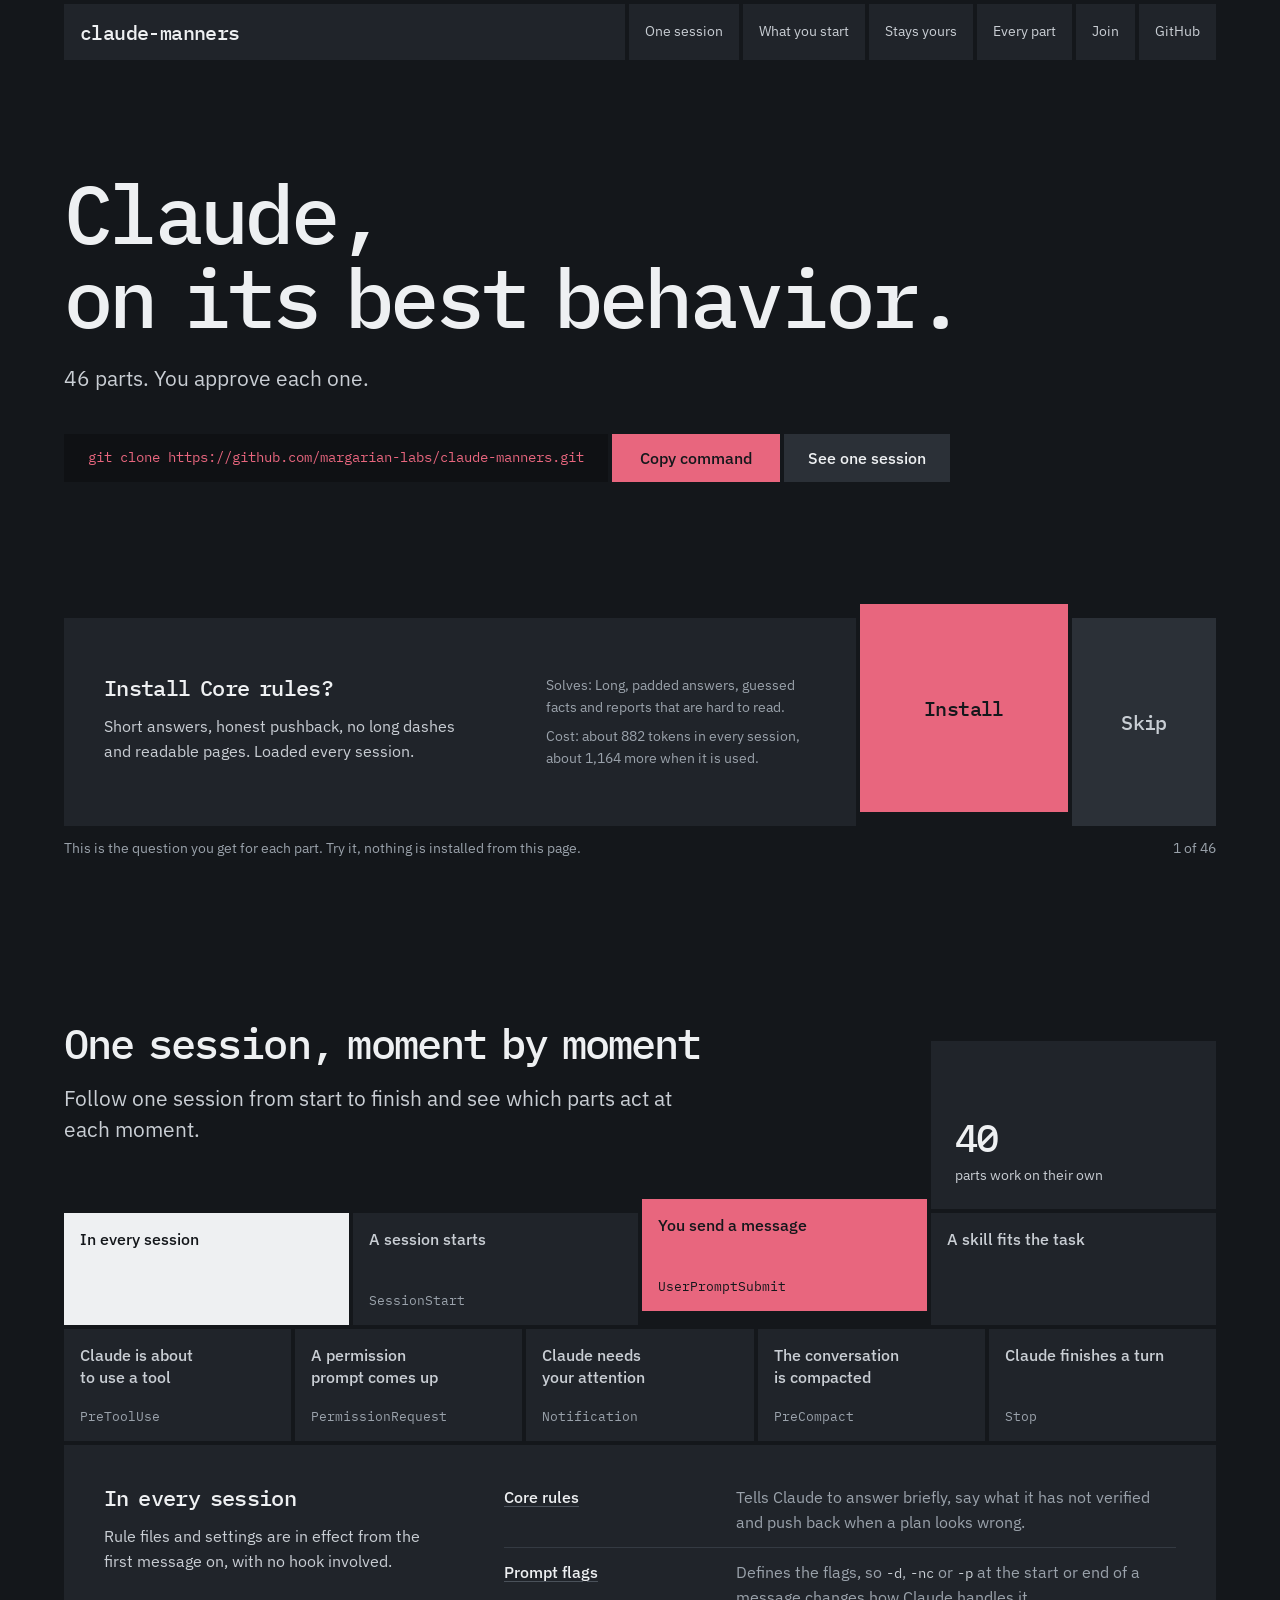
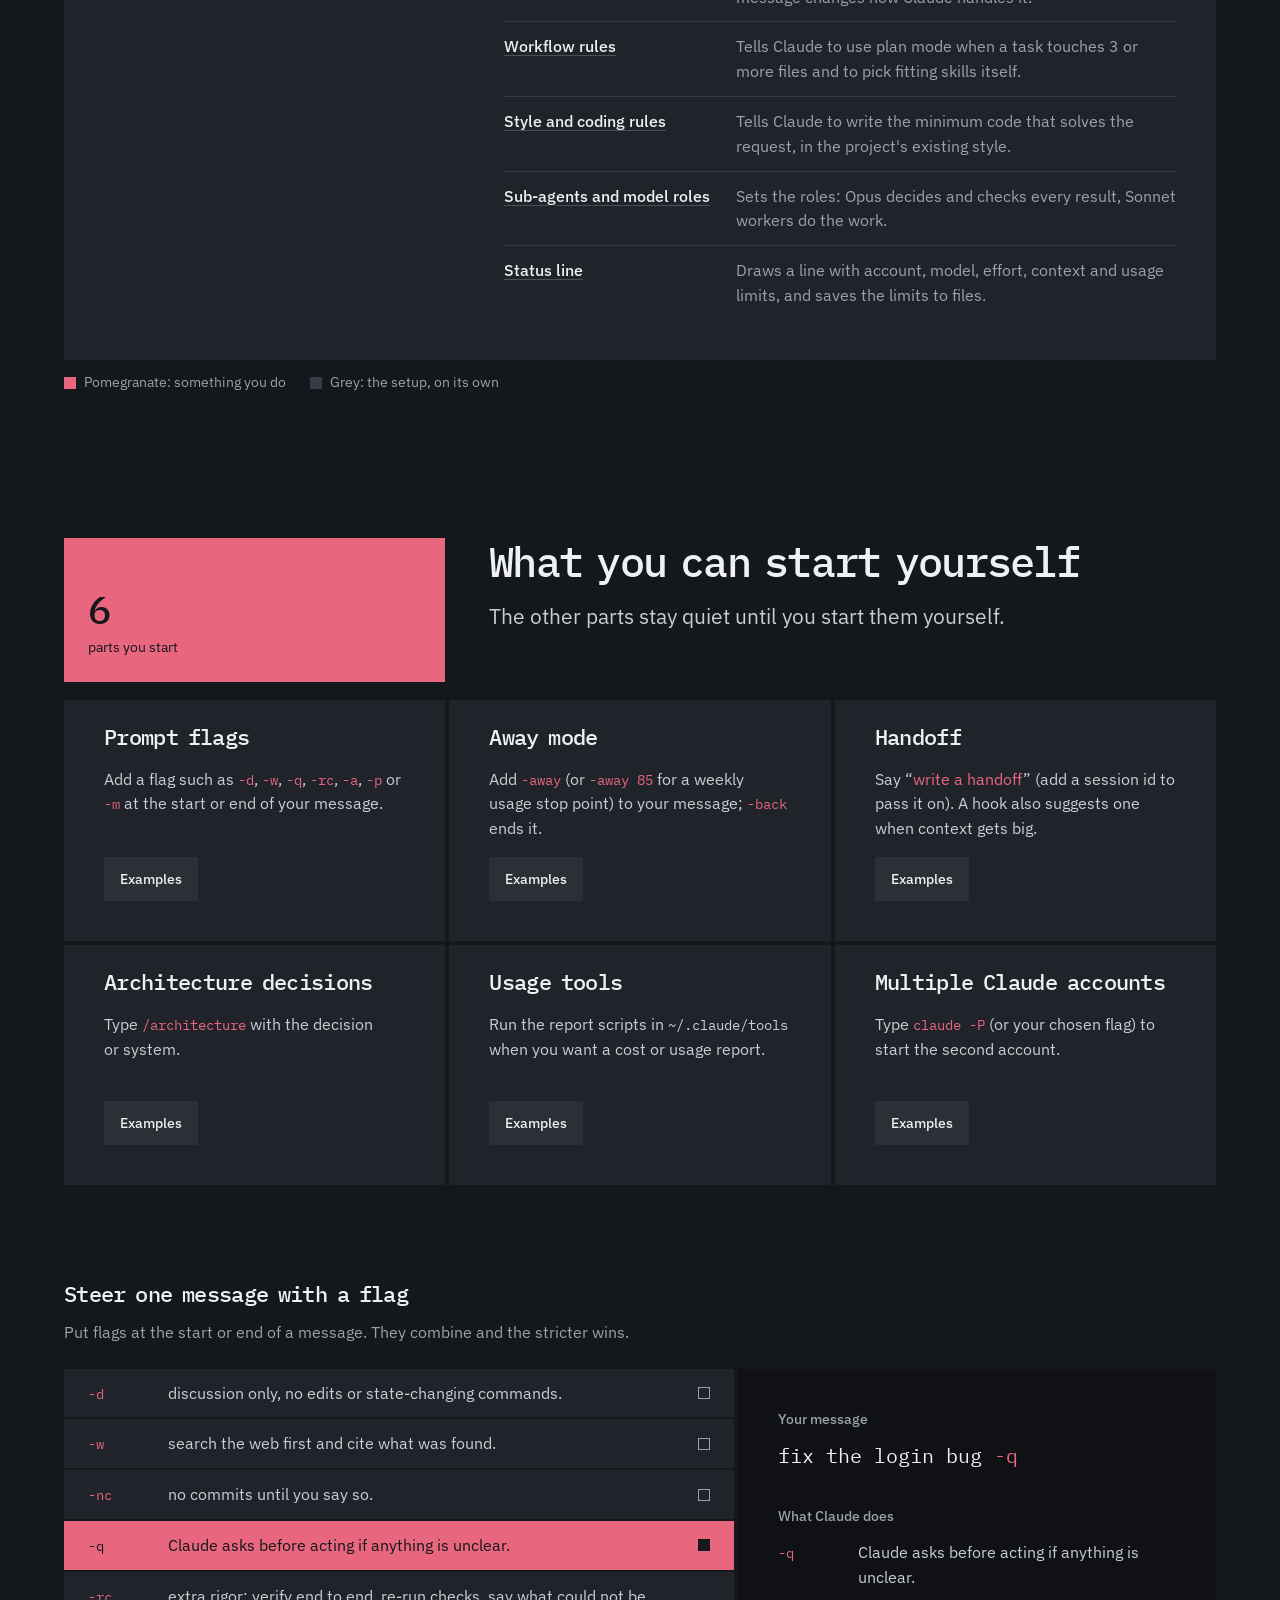
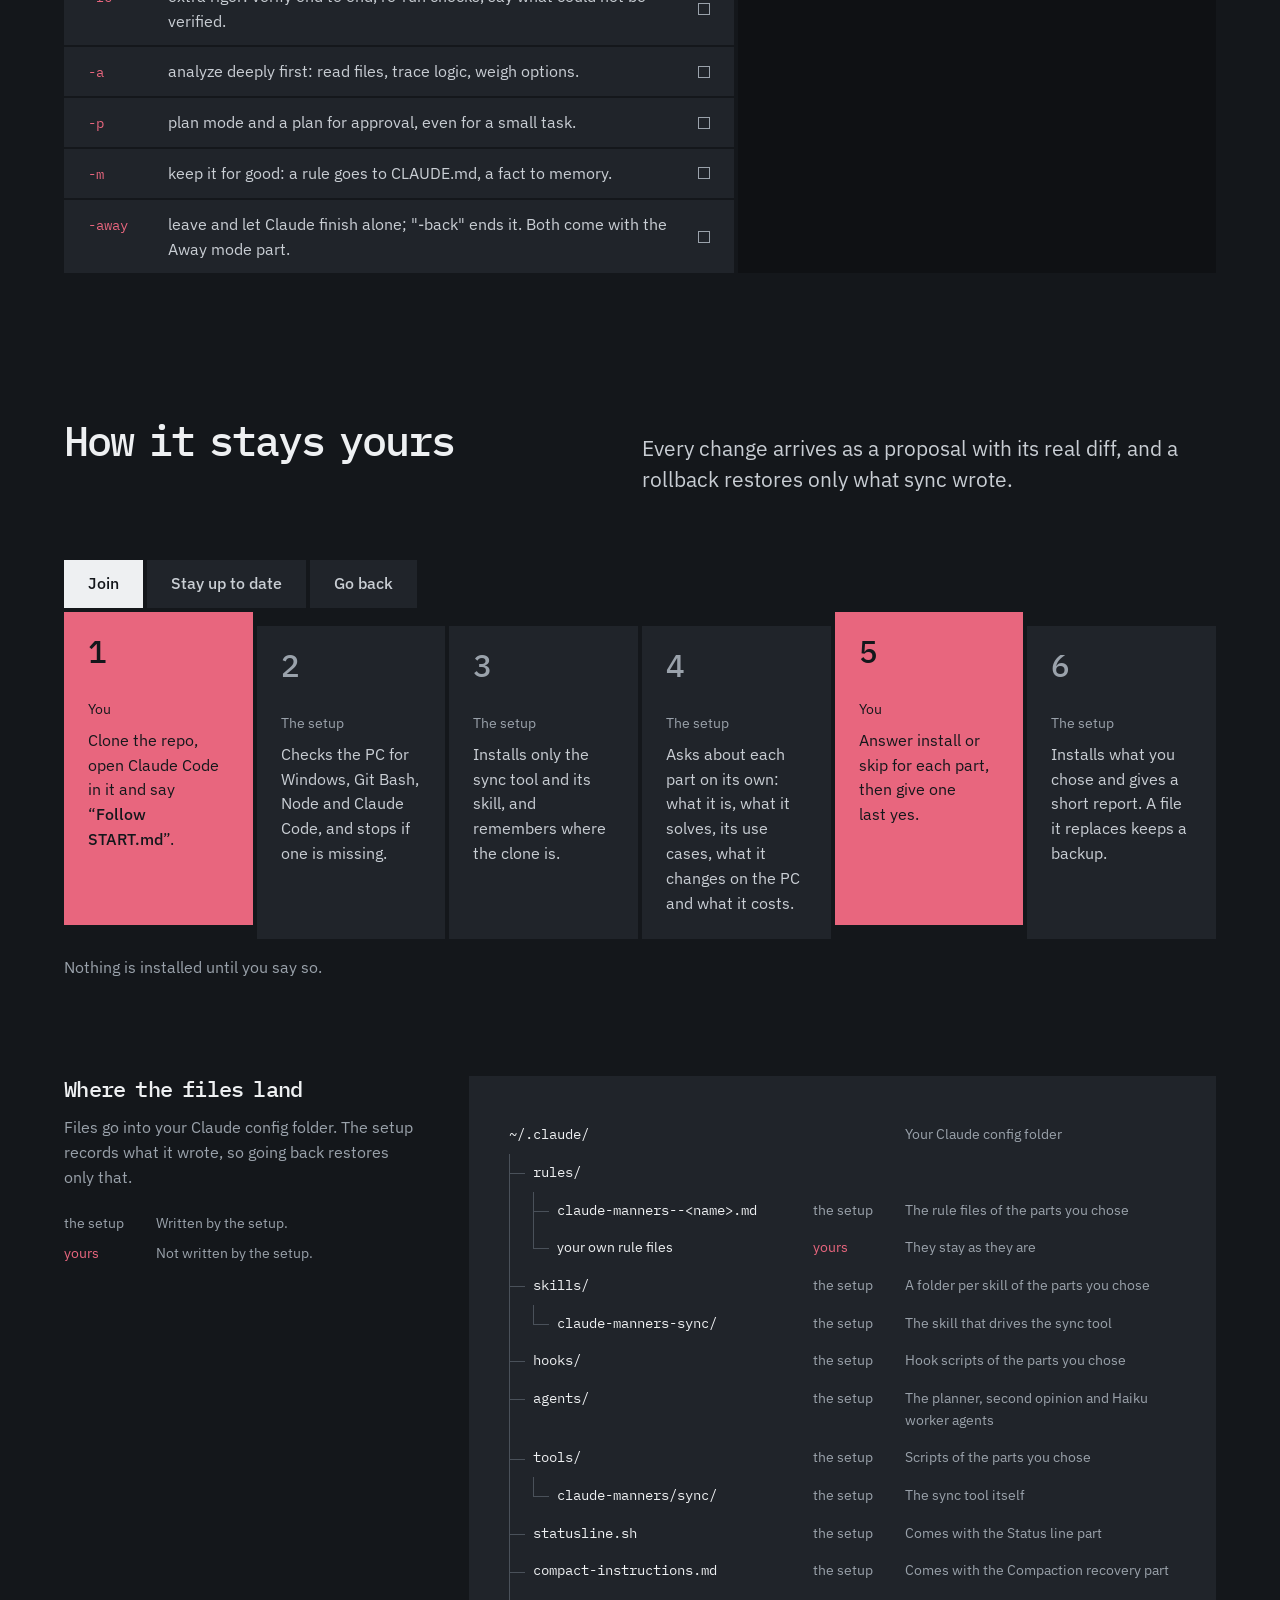
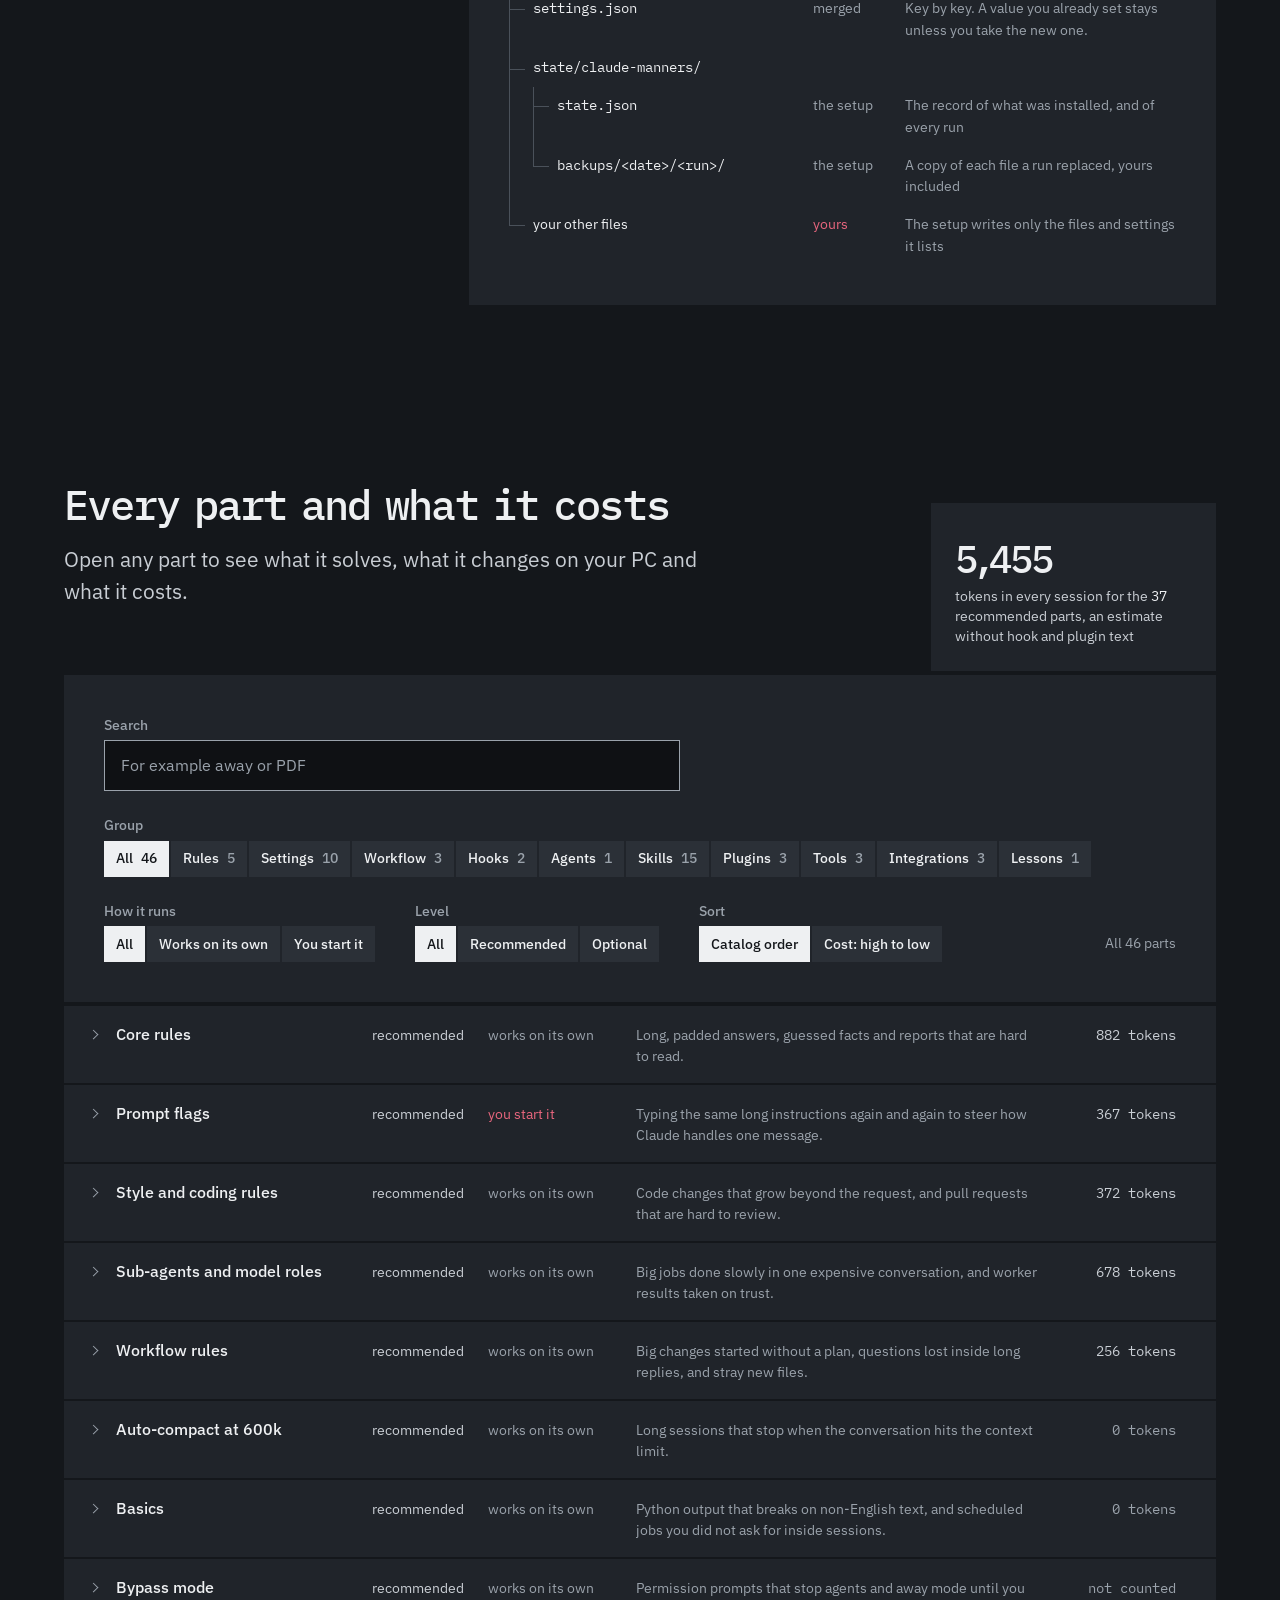
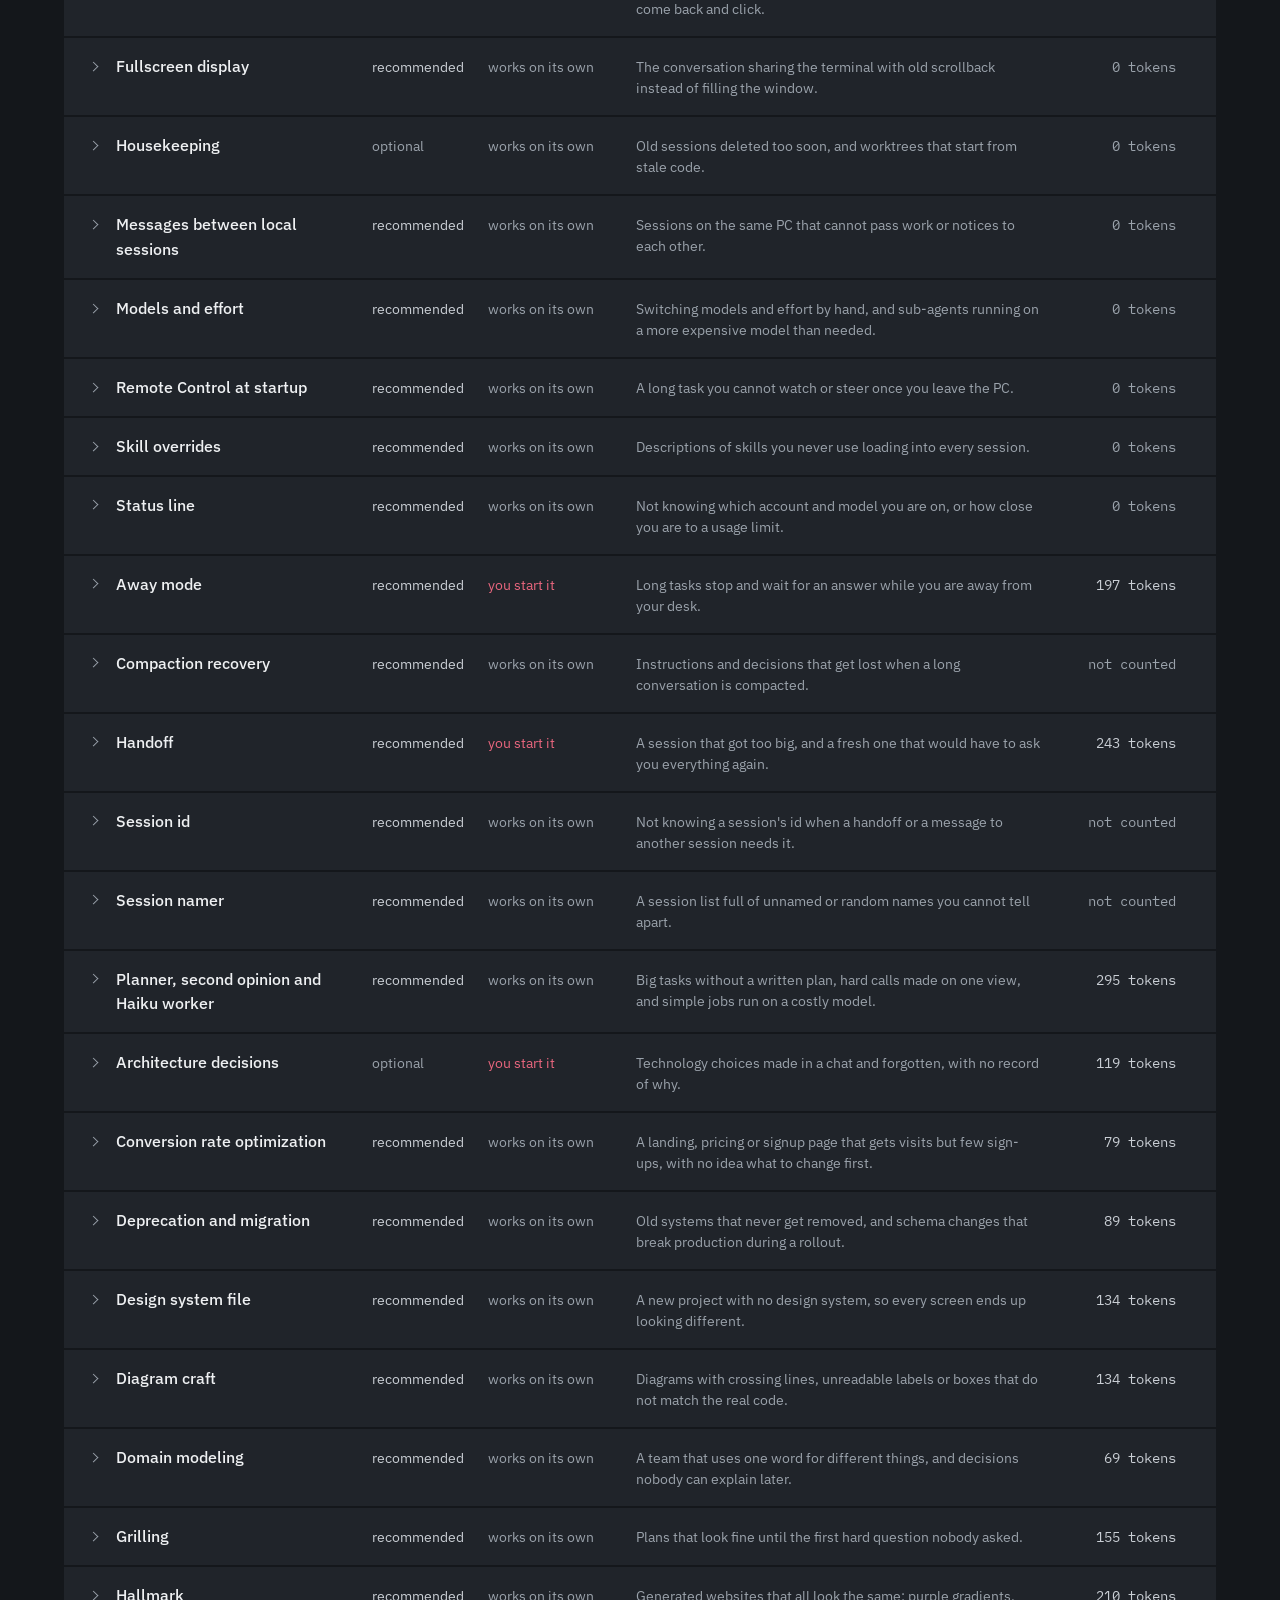
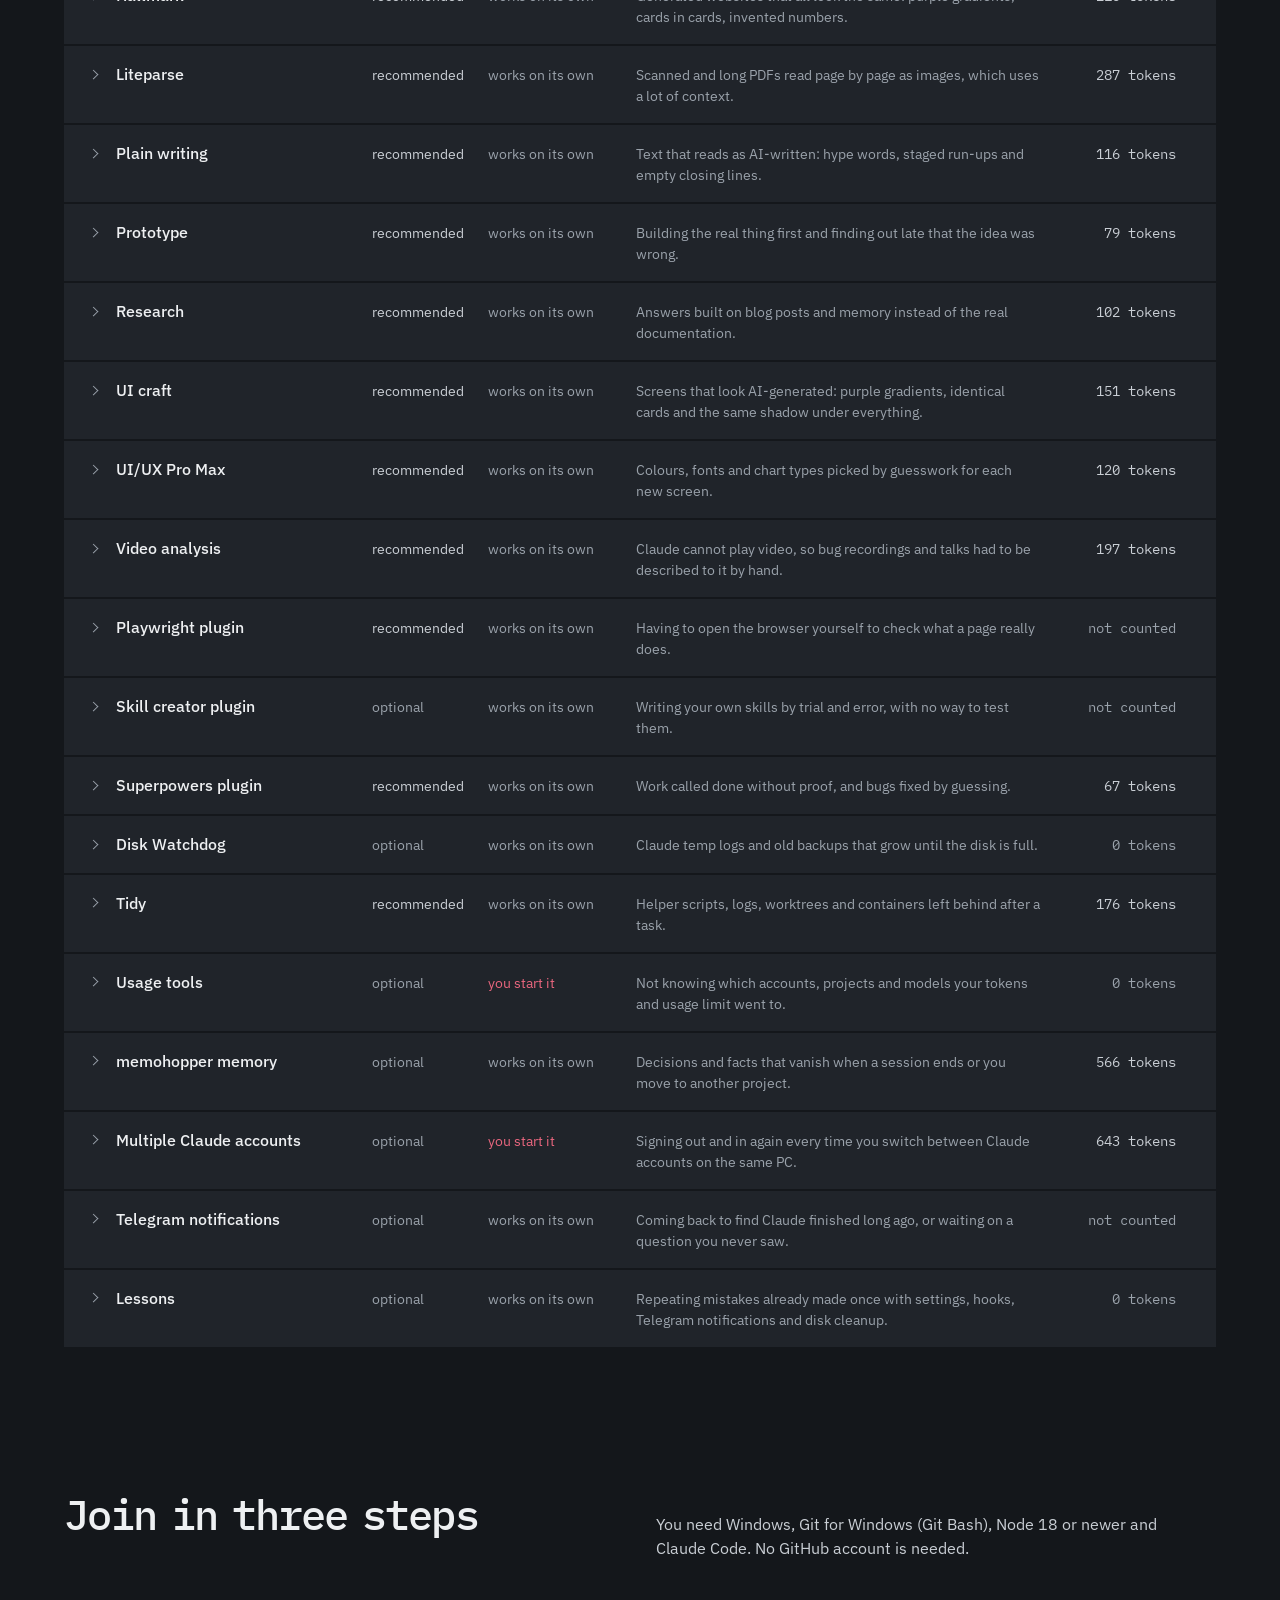
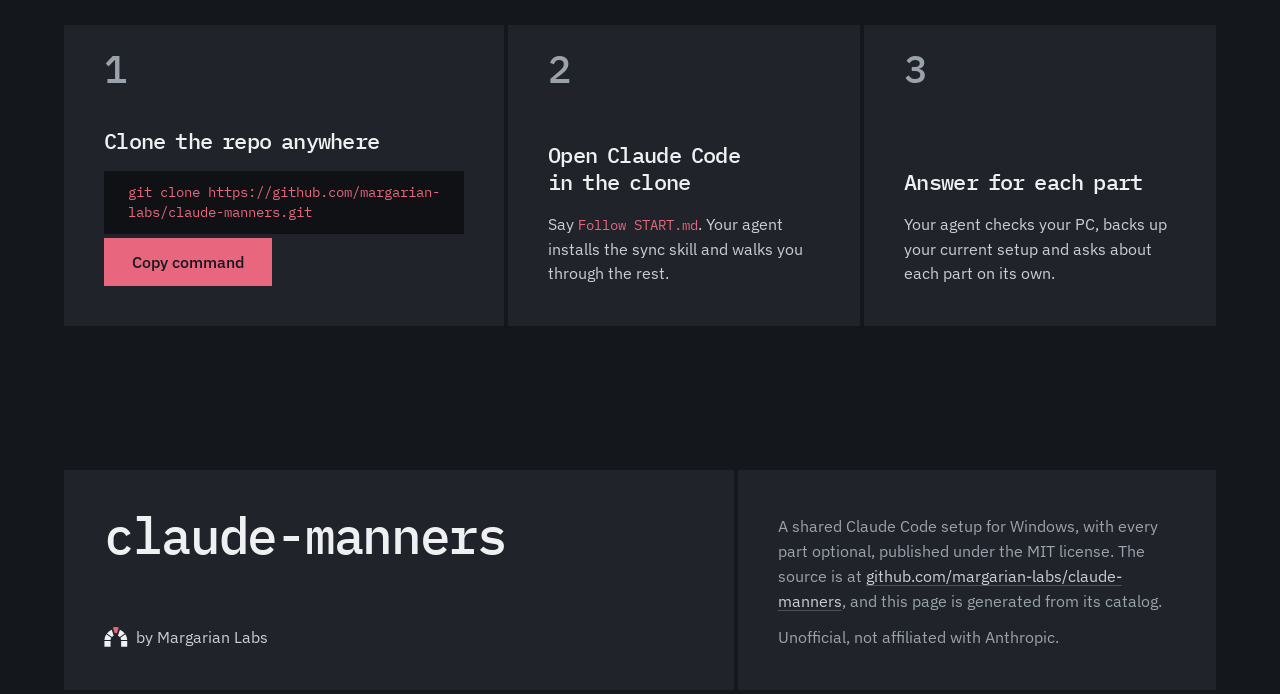
==== commit 36c638b8: "New look: slogan, Margarian Labs colours, short README The demo page is redesigned as a wall of ston" ====
--- a/docs/index.html
+++ b/docs/index.html
@@ -3,52 +3,51 @@
 <head>
 <meta charset="utf-8">
 <meta name="viewport" content="width=device-width, initial-scale=1">
-<title>claude-setup, a shared Claude Code setup for Windows</title>
+<title>claude-manners: Claude, on its best behavior</title>
 <meta name="description" content="A shared Claude Code setup for Windows in optional parts: you approve every change and can undo any.">
 <meta property="og:type" content="website">
-<meta property="og:title" content="claude-setup, a shared Claude Code setup for Windows">
+<meta property="og:title" content="claude-manners: Claude, on its best behavior">
 <meta property="og:description" content="A shared Claude Code setup for Windows in optional parts: you approve every change and can undo any.">
-<meta property="og:url" content="https://margarian-labs.github.io/claude-setup/">
-<meta property="og:image" content="https://margarian-labs.github.io/claude-setup/share.png">
+<meta property="og:url" content="https://margarian-labs.github.io/claude-manners/">
+<meta property="og:image" content="https://margarian-labs.github.io/claude-manners/share.png">
 <meta property="og:image:width" content="1280">
 <meta property="og:image:height" content="640">
-<meta property="og:image:alt" content="claude-setup by Margarian Labs. Every part optional, you approve each one.">
+<meta property="og:image:alt" content="claude-manners by Margarian Labs. Claude, on its best behavior. Every part optional, you approve each one.">
 <meta name="twitter:card" content="summary_large_image">
 <link rel="icon" type="image/svg+xml" href="data:image/svg+xml,%3Csvg xmlns='http://www.w3.org/2000/svg' viewBox='3 3 58 58'%3E%3Cstyle%3E.e%7Bfill:%23fff;stroke:%23fff;stroke-width:4;stroke-linejoin:round%7D.i%7Bfill:%2315181C%7D.k%7Bfill:%23B0304A%7D@media (prefers-color-scheme:dark)%7B.e%7Bdisplay:none%7D.i%7Bfill:%23EEF0F2%7D.k%7Bfill:%23E8667E%7D%7D%3C/style%3E%3Cpath class='e' d='M58.97 37.2A27 27 0 0 0 54.58 23.7L42.82 32.24A12.5 12.5 0 0 1 44.43 37.2ZM53.05 21.6A27 27 0 0 0 41.57 13.25L37.08 27.08A12.5 12.5 0 0 1 41.29 30.14ZM22.43 13.25A27 27 0 0 0 10.95 21.6L22.71 30.14A12.5 12.5 0 0 1 26.92 27.08ZM9.42 23.7A27 27 0 0 0 5.03 37.2L19.57 37.2A12.5 12.5 0 0 1 21.18 32.24ZM5 39.8H19.5V53.5H5ZM44.5 39.8H59V53.5H44.5ZM39.1 7.45A27 27 0 0 0 24.9 7.45L29.39 21.27A12.5 12.5 0 0 1 34.61 21.27Z'/%3E%3Cpath class='i' d='M58.97 37.2A27 27 0 0 0 54.58 23.7L42.82 32.24A12.5 12.5 0 0 1 44.43 37.2ZM53.05 21.6A27 27 0 0 0 41.57 13.25L37.08 27.08A12.5 12.5 0 0 1 41.29 30.14ZM22.43 13.25A27 27 0 0 0 10.95 21.6L22.71 30.14A12.5 12.5 0 0 1 26.92 27.08ZM9.42 23.7A27 27 0 0 0 5.03 37.2L19.57 37.2A12.5 12.5 0 0 1 21.18 32.24ZM5 39.8H19.5V53.5H5ZM44.5 39.8H59V53.5H44.5Z'/%3E%3Cpath class='k' d='M39.1 7.45A27 27 0 0 0 24.9 7.45L29.39 21.27A12.5 12.5 0 0 1 34.61 21.27Z'/%3E%3C/svg%3E">
-<link href="https://fonts.googleapis.com/css2?family=Host+Grotesk:wght@400;500&family=Atkinson+Hyperlegible+Mono:wght@400;500&display=swap" rel="stylesheet">
+<link href="https://fonts.googleapis.com/css2?family=IBM+Plex+Mono:wght@400;500&family=IBM+Plex+Sans:wght@400;500&display=swap" rel="stylesheet">
 <style>
-/* Hallmark · shape: Stat-Led · genre: modern-minimal · theme: Console (deal 2/3, seed dark-demo-claude-setup-shared-d05f·6dde4852·2026-11-25·r0) · job: join · draw: 2b6145
- * hero: Corridor · nav: masthead · footer: colophon block · imagery: the product · signature: the part count set as a reading at graphic scale, then each section's figure coloured by who acts, amber for you and cool for the setup · console: graphite
- * axes: dark/grotesk-sans/chromatic-amber · posture: restrained · contrast: pass · fold: pass · copy: verbatim · v2.0.0 */
-/* Hallmark · pre-emit critique: P4 H4 E4 S4 R4 V3 · weakest: V, a centred figure over a headline is the familiar stat page; the masthead, the figure cell cut into each section head and the join set as rows on a band move it off that template */
-/* Hallmark · waive 39b · each session trail row holds two lines, the moment and its hook event name · the session trail is a list of moments a visitor reads down, so a row is as tall as its two lines */
-/* Hallmark · dismissed 41 · the page is dark only, so the panels inherit the ink colour set on body */
-/* Hallmark · dismissed F4 · the pressed button is a chosen filter in the cool tint, the amber copy button stays the one primary */
+/* Hallmark · shape: Workbench · genre: modern-minimal · theme: brand · redesign: full · brand: Margarian Labs (spec 2026-11-25) · job: join
+ * paper: #14171B · accent: #E8667E · display: IBM Plex Mono · body: IBM Plex Sans · hero: Counter · nav: slab of stones · footer: mast course · signature: the install question as a course of stones, the visitor's yes as the raised pomegranate keystone
+ * axes: dark/mono/chromatic-pomegranate · posture: restrained · contrast: pass · fold: pass · copy: verbatim · v2.0.0 */
+/* Hallmark · pre-emit critique: P5 H4 E4 S5 R4 V4 · weakest: R, the raised stone could become decoration; it is kept to what the visitor does, so most screens have one or none */
+/* Hallmark · dismissed F4 · the copy button, the Install stone and a chosen filter differ on purpose: an action, an answer in the demo and a state */
 /* Hallmark · answered F1 · the part text is the catalog word for word, where straight quotes mark the words a person types */
 /* Hallmark · answered F2 · the three periods sit in catalog text that the install question prints unchanged */
+/* Hallmark · reworded "46 parts. You approve each one." to "Claude, on its best behavior." · the owner made the slogan the headline and this line the one under it */
+/* Hallmark · dropped https://github.com/margarian-labs/claude-setup, { ArrowDown: at + 1, ArrowUp: at - 1, Home: 0, End: tabs.length - 1 }[e.key] · the repo was renamed to claude-manners; the second is a key map in a script that gained the left and right arrows */
 :root {
   color-scheme: dark;
   --space-3xs: 2px; --space-2xs: 4px; --space-xs: 8px; --space-sm: 12px; --space-md: 16px; --space-lg: 24px; --space-xl: 40px; --space-2xl: 64px; --space-3xl: 96px; --space-4xl: 144px;
   --text-xs: 0.8125rem; --text-sm: 0.875rem; --text-md: 1rem; --text-lg: 1.25rem; --text-xl: 1.5625rem; --text-2xl: 1.953rem; --text-3xl: 2.441rem;
-  --text-display-s: clamp(2.25rem, 4vw + 0.5rem, 3.75rem); --text-display: clamp(2.75rem, 5vw + 1rem, 5.25rem);
-  --text-section: clamp(2rem, 2.5vw + 1rem, 3.5rem); --text-title: clamp(1.25rem, 0.75vw + 0.875rem, 1.625rem); --text-lead: clamp(1.125rem, 0.35vw + 1rem, 1.375rem);
+  --text-display: clamp(2.5rem, 6.4vw, 6.25rem);
+  --text-section: clamp(1.875rem, 2.2vw + 0.875rem, 2.875rem); --text-title: clamp(1.25rem, 0.5vw + 1rem, 1.5rem); --text-lead: clamp(1.125rem, 0.5vw + 0.9375rem, 1.5rem);
   --ease-out: cubic-bezier(0.16, 1, 0.3, 1); --ease-in: cubic-bezier(0.7, 0, 0.84, 0); --ease-in-out: cubic-bezier(0.65, 0, 0.35, 1);
   --dur-micro: 120ms; --dur-short: 220ms; --dur-long: 420ms;
-  --color-error: oklch(72% 0.15 27); --color-success: oklch(76% 0.13 150);
   --container: 1440px; --gutter: 64px; --gap-columns: 32px; --section-gap-s: 120px; --section-gap: 144px; --section-gap-l: 176px;
+  --seam: 4px; --raise: 14px;
   --z-base: 1; --z-raised: 10; --z-dropdown: 100; --z-sticky: 200; --z-sticky-nav: 300; --z-modal: 400; --z-toast: 500; --z-tooltip: 600;
-  --color-paper: oklch(17% 0.008 250); --color-paper-2: oklch(21% 0.009 250); --color-paper-3: oklch(13.5% 0.007 250);
-  --color-ink: oklch(95% 0.005 250); --color-ink-2: oklch(83% 0.008 250); --color-muted: oklch(71% 0.01 250);
-  --color-rule: oklch(31% 0.01 250); --color-rule-2: oklch(42% 0.012 250);
-  --color-accent: oklch(82% 0.15 80); --color-accent-ink: oklch(18% 0.04 75); --color-accent-soft: oklch(29% 0.05 80); --color-focus: oklch(82% 0.15 80);
-  --color-cool: oklch(77% 0.12 245); --color-cool-soft: oklch(29% 0.05 245);
-  --color-ok: oklch(76% 0.15 150); --color-ok-soft: oklch(24.5% 0.03 150); --color-bad: oklch(70% 0.17 25); --color-bad-soft: oklch(24.5% 0.035 25);
+  --color-paper: #14171B; --color-paper-2: #20242A; --color-paper-3: #0F1114;
+  --color-stone: #2B3037; --color-stone-hover: #363C45;
+  --color-ink: #EEF0F2; --color-ink-2: #C9CED4; --color-muted: #9AA2AB;
+  --color-rule: #343A42; --color-rule-2: #4A515A;
+  --color-accent: #E8667E; --color-accent-hover: #EE8093; --color-accent-ink: #14171B; --color-focus: #EEF0F2;
   --color-brand: #E8667E;
-  --font-display: "Host Grotesk", ui-sans-serif, system-ui, sans-serif; --font-body: var(--font-display);
-  --font-outlier: "Atkinson Hyperlegible Mono", ui-monospace, monospace;
-  --radius-card: 10px; --radius-pill: 6px; --rule-hair: 1px;
+  --font-display: "IBM Plex Mono", ui-monospace, monospace; --font-body: "IBM Plex Sans", ui-sans-serif, system-ui, sans-serif;
+  --font-outlier: var(--font-display);
+  --radius-card: 0; --radius-pill: 0; --rule-hair: 1px;
   --shadow-card: none;
-  --tracking-display: -0.03em; --display-weight: 500;
+  --tracking-display: -0.045em; --word-display: -0.2em; --display-weight: 500;
 }
 *, *::before, *::after { box-sizing: border-box; }
 html, body { overflow-x: clip; }
@@ -75,205 +74,221 @@
 @media (max-width: 60rem) { :root { --gutter: 24px; --section-gap-s: 80px; --section-gap: 96px; --section-gap-l: 120px; } }
 @media (max-width: 40rem) { :root { --gutter: 16px; --section-gap-s: 56px; --section-gap: 72px; --section-gap-l: 96px; --gap-columns: 16px; } }
 @media (prefers-reduced-motion: reduce) { *:not(.keep-motion), *:not(.keep-motion)::before, *:not(.keep-motion)::after { animation-duration: 0.01ms !important; animation-iteration-count: 1 !important; transition-duration: 0.01ms !important; scroll-behavior: auto !important; } }
-/* photographs: duotone paper-3 ink */
-[data-slot]:has(> img) { isolation: isolate; background: var(--color-ink); outline: 1px solid color-mix(in oklab, var(--color-ink) 8%, transparent); outline-offset: -1px; }
-[data-slot] > img { z-index: 0; filter: grayscale(1) contrast(1.08); mix-blend-mode: multiply; }
-[data-slot]:has(> img)::before { content: ""; position: absolute; inset: 0; z-index: 1; background: var(--color-paper-3); mix-blend-mode: lighten; pointer-events: none; }
 .measured { font-family: var(--font-outlier); font-size: var(--text-sm); font-variant-numeric: tabular-nums slashed-zero; }
-.btn { display: inline-flex; align-items: center; gap: var(--space-xs); white-space: nowrap; border: var(--rule-hair) solid var(--color-rule-2); border-radius: var(--radius-pill); padding: var(--space-sm) var(--space-md); background: var(--color-paper-2); color: var(--color-ink); font-weight: 500; line-height: 1.2; text-decoration: none; cursor: pointer; transition: background-color var(--dur-short) var(--ease-out), border-color var(--dur-short) var(--ease-out); }
-.btn:hover { background: var(--color-paper-3); border-color: var(--color-muted); }
-.btn:active { background: var(--color-paper-3); border-color: var(--color-ink-2); }
-.btn[disabled], .btn[aria-disabled="true"] { color: var(--color-muted); border-color: var(--color-rule); cursor: not-allowed; }
-.btn--primary { background: var(--color-accent); border-color: var(--color-accent); color: var(--color-accent-ink); }
-.btn--primary:hover { background: color-mix(in oklab, var(--color-accent) 88%, var(--color-ink)); border-color: color-mix(in oklab, var(--color-accent) 88%, var(--color-ink)); }
-.btn--primary:active { background: color-mix(in oklab, var(--color-accent) 80%, var(--color-paper-3)); border-color: color-mix(in oklab, var(--color-accent) 80%, var(--color-paper-3)); }
-.btn[aria-pressed="true"] { background: var(--color-cool-soft); border-color: var(--color-cool); color: var(--color-ink); }
-.chip { display: inline-flex; align-items: center; border: var(--rule-hair) solid var(--color-rule); border-radius: 4px; padding: var(--space-3xs) var(--space-xs); font-size: var(--text-xs); font-weight: 500; line-height: 1.4; color: var(--color-muted); white-space: nowrap; }
-.chip--you { background: var(--color-accent-soft); border-color: var(--color-accent-soft); color: var(--color-accent); }
-.chip--auto { background: var(--color-cool-soft); border-color: var(--color-cool-soft); color: var(--color-cool); }
-.panels { display: grid; gap: var(--rule-hair); background: var(--color-rule); border: var(--rule-hair) solid var(--color-rule); border-radius: var(--radius-card); overflow: hidden; }
-.panels > * { background: var(--color-paper-2); min-width: 0; }
-.field { width: 100%; border: var(--rule-hair) solid var(--color-muted); border-radius: var(--radius-pill); padding: var(--space-sm) var(--space-md); background: var(--color-paper-3); color: var(--color-ink); transition: border-color var(--dur-short) var(--ease-out); }
+.btn { display: inline-flex; align-items: center; justify-content: center; gap: var(--space-xs); min-height: 3rem; white-space: nowrap; border: 0; padding: var(--space-sm) var(--space-lg); background: var(--color-stone); color: var(--color-ink); font-weight: 500; line-height: 1.2; text-decoration: none; cursor: pointer; transition: background-color var(--dur-short) var(--ease-out), color var(--dur-short) var(--ease-out); }
+.btn:hover { background: var(--color-stone-hover); }
+.btn:active { background: var(--color-rule-2); }
+.btn[disabled], .btn[aria-disabled="true"] { opacity: 0.55; cursor: not-allowed; }
+.btn--primary { background: var(--color-accent); color: var(--color-accent-ink); }
+.btn--primary:hover { background: var(--color-accent-hover); }
+.btn--primary:active { background: color-mix(in oklab, var(--color-accent) 85%, var(--color-paper-3)); }
+.btn[aria-pressed="true"] { background: var(--color-ink); color: var(--color-paper); }
+.chip { font-size: var(--text-sm); line-height: 1.5; color: var(--color-muted); white-space: nowrap; }
+.chip--you { color: var(--color-accent); }
+.field { width: 100%; min-height: 3rem; border: var(--rule-hair) solid var(--color-muted); padding: var(--space-sm) var(--space-md); background: var(--color-paper-3); color: var(--color-ink); transition: border-color var(--dur-short) var(--ease-out); }
 .field::placeholder { color: var(--color-muted); }
 .field:hover { border-color: var(--color-ink-2); }
-.num-sep { margin-inline: -0.22em; }
-
-.site-skip { position: absolute; left: var(--space-md); top: calc(-1 * var(--space-3xl)); z-index: var(--z-toast); padding: var(--space-xs) var(--space-md); border-radius: var(--radius-pill); background: var(--color-ink); color: var(--color-paper); }
+.field:focus-visible { outline-offset: -2px; }
+.num-sep { margin-inline: -0.1em; }
+
+h1, h2, h3 { word-spacing: var(--word-display); }
+h2 { line-height: 1.12; }
+h3 { letter-spacing: -0.03em; word-spacing: -0.12em; }
+
+.site-skip { position: absolute; left: var(--space-md); top: calc(-1 * var(--space-3xl)); z-index: var(--z-toast); padding: var(--space-xs) var(--space-md); background: var(--color-ink); color: var(--color-paper); }
 .site-skip:focus-visible { top: var(--space-md); }
 
-.site-nav__bar { display: grid; grid-template-columns: minmax(0, 1fr) auto minmax(0, 1fr); align-items: center; column-gap: var(--gap-columns); min-height: 4.5rem; border-bottom: var(--rule-hair) solid var(--color-rule); }
-.site-nav__mark { grid-column: 2; grid-row: 1; font-size: var(--text-2xl); font-weight: 500; line-height: 1.1; text-decoration: none; white-space: nowrap; }
-.site-nav__links { grid-column: 1; grid-row: 1; display: flex; gap: var(--space-lg); margin: 0; padding: 0; list-style: none; }
-.site-nav__links--end { grid-column: 3; justify-content: flex-end; }
-.site-nav__links a { display: block; padding-block: var(--space-sm); font-size: var(--text-sm); color: var(--color-ink-2); text-decoration: none; white-space: nowrap; transition: color var(--dur-short) var(--ease-out); }
-.site-nav__links a:hover, .site-nav__links a:active { color: var(--color-ink); }
-
-.site-hero { display: grid; align-items: center; min-height: min(calc(100dvh - 4.5rem), 60rem); padding-block: var(--space-xl) var(--space-2xl); }
-.site-hero__inner { display: grid; justify-items: center; text-align: center; }
-.site-hero h1 { display: grid; justify-items: center; row-gap: var(--space-sm); max-width: none; font-size: var(--text-display-s); }
-.site-hero__figure { display: block; font-family: var(--font-outlier); font-size: clamp(7rem, 20vw, 18rem); font-weight: 400; line-height: 0.9; letter-spacing: -0.04em; font-variant-numeric: tabular-nums slashed-zero; }
-.site-hero .lead { max-width: 44ch; margin-top: var(--space-lg); color: var(--color-ink-2); text-wrap: balance; }
-.site-hero__actions { display: grid; justify-items: center; row-gap: var(--space-sm); margin-top: var(--space-xl); }
-.site-hero__buttons { display: flex; flex-wrap: wrap; justify-content: center; gap: var(--space-xs); }
-.site-hero__second { background: transparent; white-space: nowrap; }
-
-.site-cmd { display: block; padding: var(--space-sm) var(--space-md); border: var(--rule-hair) solid var(--color-rule); border-radius: var(--radius-pill); background: var(--color-paper-3); color: var(--color-accent); line-height: calc(var(--text-md) * 1.2); text-align: left; }
+.site-nav__bar { display: grid; grid-template-columns: minmax(0, 1fr) repeat(6, auto); gap: var(--seam); padding-top: var(--seam); }
+.site-nav__links { display: contents; margin: 0; padding: 0; list-style: none; }
+.site-nav__bar a { display: flex; align-items: center; min-height: 3.5rem; padding-inline: var(--space-md); background: var(--color-paper-2); color: var(--color-ink-2); font-size: var(--text-sm); text-decoration: none; white-space: nowrap; transition: background-color var(--dur-short) var(--ease-out), color var(--dur-short) var(--ease-out); }
+.site-nav__bar a:hover, .site-nav__bar a:active { background: var(--color-stone); color: var(--color-ink); }
+.site-nav__bar .site-nav__mark { font-family: var(--font-display); font-size: var(--text-lg); font-weight: 500; letter-spacing: -0.03em; color: var(--color-ink); }
+
+.site-hero { min-height: min(calc(100dvh - 3.75rem), 54rem); display: grid; }
+.site-hero__inner { display: grid; grid-template-rows: minmax(0, 1fr) auto; row-gap: var(--space-2xl); padding-block: var(--space-xl); }
+.site-hero__text { align-self: center; display: grid; justify-items: start; }
+.site-hero h1 { max-width: none; font-size: var(--text-display); line-height: 1.02; word-spacing: -0.22em; }
+.site-hero h1 span { display: block; }
+.site-hero .lead { margin-top: var(--space-lg); color: var(--color-ink-2); }
+.site-hero__actions { display: flex; flex-wrap: wrap; align-items: stretch; gap: var(--seam); margin-top: var(--space-xl); }
+
+.site-cmd { display: flex; align-items: center; min-height: 3rem; padding: var(--space-sm) var(--space-lg); background: var(--color-paper-3); color: var(--color-accent); line-height: 1.4; }
 .site-typed { color: var(--color-accent); }
-.site-copy { justify-content: center; min-width: 9.75em; white-space: nowrap; }
-.site-copy:focus-visible { outline: 2px solid var(--color-focus); outline-offset: 2px; }
-.site-copy[data-copied] { background: var(--color-ok-soft); border-color: var(--color-ok-soft); color: var(--color-ok); }
-.site-clone { display: flex; flex-wrap: wrap; gap: var(--space-xs); }
-
-.site-section { --site-gap: var(--section-gap); padding-top: var(--site-gap); scroll-margin-top: calc(-1 * var(--site-gap)); }
-#session { --site-gap: var(--space-3xl); }
-#yours { --site-gap: var(--section-gap-s); }
+.site-copy { min-width: 10.5rem; }
+.site-copy[data-copied], .site-copy[data-copied]:hover { background: var(--color-ink); color: var(--color-paper); }
+.site-clone { display: flex; flex-wrap: wrap; gap: var(--seam); }
+
+.ask { display: grid; grid-template-columns: minmax(0, 1fr) 13rem 9rem; gap: var(--seam); }
+.ask__stone { display: grid; grid-template-columns: minmax(0, 7fr) minmax(0, 5fr); column-gap: var(--space-2xl); align-content: center; min-height: 13rem; padding: var(--space-lg) var(--space-xl); background: var(--color-paper-2); }
+.ask__stone:last-child { grid-column: 1 / -1; }
+.ask__q { font-family: var(--font-display); font-size: var(--text-title); font-weight: 500; line-height: 1.2; letter-spacing: -0.03em; word-spacing: -0.12em; text-wrap: balance; }
+.ask__what { margin-top: var(--space-sm); max-width: 48ch; color: var(--color-ink-2); }
+.ask__facts { display: grid; align-content: center; row-gap: var(--space-xs); font-size: var(--text-sm); color: var(--color-muted); }
+.ask__btn { border: 0; padding: var(--space-md); font-family: var(--font-display); font-size: var(--text-lg); font-weight: 500; letter-spacing: -0.03em; cursor: pointer; transition: transform var(--dur-long) var(--ease-out), background-color var(--dur-short) var(--ease-out); }
+.ask__yes { background: var(--color-accent); color: var(--color-accent-ink); transform: translateY(calc(-1 * var(--raise))); }
+.ask__yes:hover { background: var(--color-accent-hover); }
+.ask__yes:active, .ask__yes.is-in { transform: none; transition-duration: var(--dur-micro); }
+.ask__no { background: var(--color-stone); color: var(--color-ink-2); }
+.ask__no:hover { background: var(--color-stone-hover); color: var(--color-ink); }
+.ask__no:active { background: var(--color-rule-2); }
+.ask__yes:has(+ .ask__no[hidden]) { grid-column: 2 / -1; }
+.ask__foot { display: flex; flex-wrap: wrap; justify-content: space-between; gap: var(--space-2xs) var(--space-lg); margin-top: var(--space-sm); font-size: var(--text-sm); color: var(--color-muted); }
+.ask__foot p { max-width: none; }
+.ask__count { font-variant-numeric: tabular-nums; }
+
+.site-section { --site-gap: var(--section-gap); padding-top: var(--site-gap); scroll-margin-top: calc(-1 * var(--site-gap) + var(--space-xl)); }
+#session { --site-gap: var(--section-gap-s); }
 #parts { --site-gap: var(--section-gap-l); }
 
-.site-head { display: grid; grid-template-columns: repeat(12, minmax(0, 1fr)); column-gap: var(--gap-columns); margin-bottom: var(--space-2xl); border-top: var(--rule-hair) solid var(--color-rule); }
-.site-head__text { grid-column: 1 / span 8; display: grid; align-content: start; row-gap: var(--space-md); padding-top: var(--space-xl); }
+.site-head { display: grid; grid-template-columns: repeat(4, minmax(0, 1fr)); column-gap: var(--seam); align-items: end; margin-bottom: var(--seam); }
+.site-head__text { grid-column: span 3; display: grid; row-gap: var(--space-md); padding: 0 var(--space-xl) var(--space-2xl) 0; }
 .site-head .lead { color: var(--color-ink-2); }
-.site-stat { grid-column: 10 / span 3; display: grid; align-content: start; row-gap: var(--space-xs); padding: var(--space-xl) 0 0 var(--space-lg); border-left: var(--rule-hair) solid var(--color-rule); font-size: var(--text-sm); font-weight: 500; line-height: 1.4; color: var(--color-muted); }
-.site-stat__num { font-family: var(--font-outlier); font-size: var(--text-section); font-weight: 400; line-height: 1; letter-spacing: -0.04em; font-variant-numeric: tabular-nums slashed-zero; color: var(--color-ink); }
-.site-stat .measured { color: var(--color-ink); }
-.site-stat--auto .site-stat__num { color: var(--color-cool); }
-.site-stat--you .site-stat__num { color: var(--color-accent); }
-.site-head--split { align-items: baseline; }
-.site-head--split h2 { grid-column: 1 / span 6; padding-top: var(--space-xl); }
+.site-stat { display: grid; align-content: end; row-gap: var(--space-xs); min-height: 10.5rem; padding: var(--space-lg); background: var(--color-paper-2); font-size: var(--text-sm); line-height: 1.45; color: var(--color-ink-2); }
+.site-stat__num { font-family: var(--font-outlier); font-size: var(--text-3xl); font-weight: 500; line-height: 1; letter-spacing: -0.05em; font-variant-numeric: tabular-nums slashed-zero; color: var(--color-ink); }
+.site-stat .measured { font-size: inherit; color: var(--color-ink); }
+.site-stat--you, .site-stat--you .site-stat__num { color: var(--color-accent-ink); }
+.site-stat--you { background: var(--color-accent); margin-bottom: var(--raise); }
+#start .site-head { grid-template-columns: repeat(3, minmax(0, 1fr)); }
+#start .site-head__text { order: 2; grid-column: span 2; padding-inline: var(--space-xl) 0; }
+#start .site-stat { min-height: 9rem; }
+.site-head--split { grid-template-columns: repeat(12, minmax(0, 1fr)); align-items: baseline; margin-bottom: var(--space-2xl); }
+.site-head--split h2 { grid-column: 1 / span 6; }
 .site-head--split .lead { grid-column: 7 / span 6; }
 
-.site-join { margin-top: var(--section-gap); padding-block: var(--section-gap-s); border-block: var(--rule-hair) solid var(--color-rule); background: var(--color-paper-2); }
-.site-join__grid, .site-foot__grid { display: grid; grid-template-columns: repeat(12, minmax(0, 1fr)); column-gap: var(--gap-columns); }
-.site-join__head { grid-column: 1 / span 4; display: grid; align-content: start; row-gap: var(--space-lg); }
-.site-join__needs { max-width: 40ch; color: var(--color-ink-2); }
-.site-steps { grid-column: 5 / span 8; margin: 0; padding: 0; list-style: none; counter-reset: site-step; }
-.site-step { display: grid; grid-template-columns: var(--space-2xl) minmax(0, 1fr); padding-block: var(--space-lg); border-top: var(--rule-hair) solid var(--color-rule); counter-increment: site-step; }
-.site-step:first-child { padding-top: 0; border-top: 0; }
-.site-step:last-child { padding-bottom: 0; }
-.site-step::before { content: counter(site-step); font-size: var(--text-title); font-weight: 500; line-height: 1.2; color: var(--color-muted); }
-.site-step__body { display: grid; justify-items: start; row-gap: var(--space-sm); }
-.site-step__line { max-width: 60ch; color: var(--color-muted); }
-
-.site-foot { padding-block: var(--space-2xl) var(--space-3xl); }
-.site-foot__brand { grid-column: 1 / span 4; display: grid; align-content: start; justify-items: start; row-gap: var(--space-sm); }
-.site-foot__mark { font-size: var(--text-xl); font-weight: 500; line-height: 1.2; }
+.site-join { padding-top: var(--section-gap); }
+.site-join__head { display: grid; grid-template-columns: repeat(12, minmax(0, 1fr)); column-gap: var(--gap-columns); align-items: baseline; margin-bottom: var(--space-2xl); }
+.site-join__head h2 { grid-column: 1 / span 6; }
+.site-join__needs { grid-column: 7 / span 6; max-width: 52ch; color: var(--color-ink-2); }
+.site-steps { display: grid; grid-template-columns: minmax(0, 5fr) minmax(0, 4fr) minmax(0, 4fr); gap: var(--seam); margin: 0; padding: 0; list-style: none; counter-reset: site-step; }
+.site-step { display: grid; grid-template-rows: auto minmax(0, 1fr); row-gap: var(--space-xl); min-height: 18rem; padding: var(--space-lg) var(--space-xl) var(--space-xl); background: var(--color-paper-2); counter-increment: site-step; }
+.site-step::before { content: counter(site-step); font-family: var(--font-outlier); font-size: var(--text-3xl); font-weight: 500; line-height: 1; color: var(--color-muted); }
+.site-step__body { display: grid; align-content: end; justify-items: start; row-gap: var(--space-md); }
+.site-step__line { max-width: 44ch; color: var(--color-ink-2); }
+
+.site-foot { padding-block: var(--section-gap) var(--seam); }
+.site-foot__grid { display: grid; grid-template-columns: minmax(0, 7fr) minmax(0, 5fr); gap: var(--seam); }
+.site-foot__brand, .site-foot__text { padding: var(--space-xl); background: var(--color-paper-2); }
+.site-foot__brand { display: grid; align-content: space-between; justify-items: start; row-gap: var(--space-2xl); min-height: 13rem; }
+.site-foot__mark { font-family: var(--font-display); font-size: clamp(1.75rem, 4vw, 3.5rem); font-weight: 500; line-height: 1; letter-spacing: -0.045em; }
 .site-foot__by { display: inline-flex; align-items: center; column-gap: var(--space-xs); color: var(--color-ink); text-decoration: none; }
 .site-foot__by span { color: var(--color-ink-2); transition: color var(--dur-short) var(--ease-out); }
 .site-foot__by:hover span, .site-foot__by:active span { color: var(--color-ink); }
 .site-foot__logo { flex: none; width: calc(1.4rem * 56 / 53); height: 1.4rem; fill: currentColor; }
 .site-foot__logo-key { fill: var(--color-brand); }
-.site-foot__text { grid-column: 5 / span 8; max-width: 60ch; color: var(--color-muted); }
-.site-foot__text a { text-decoration-color: var(--color-rule-2); transition: color var(--dur-short) var(--ease-out), text-decoration-color var(--dur-short) var(--ease-out); }
-.site-foot__text a:hover, .site-foot__text a:active { color: var(--color-accent); text-decoration-color: var(--color-accent); }
+.site-foot__text { display: grid; align-content: end; row-gap: var(--space-sm); color: var(--color-muted); }
+.site-foot__text a { color: var(--color-ink-2); overflow-wrap: anywhere; text-decoration-color: var(--color-rule-2); transition: color var(--dur-short) var(--ease-out); }
+.site-foot__text a:hover, .site-foot__text a:active { color: var(--color-ink); }
 
 @media (max-width: 60rem) {
-  .site-nav__bar { display: flex; flex-wrap: wrap; justify-content: center; column-gap: var(--space-lg); min-height: 0; padding-bottom: var(--space-xs); }
-  .site-nav__mark { flex: 0 0 100%; margin-bottom: var(--space-xs); padding-block: var(--space-md); border-bottom: var(--rule-hair) solid var(--color-rule); text-align: center; }
-  .site-nav__links { display: contents; }
-  .site-nav__links a { font-size: var(--text-md); }
-  .site-hero { min-height: 0; padding-block: var(--space-2xl) var(--space-xl); }
-  #session { --site-gap: var(--space-xl); }
-  .site-head, .site-join__grid, .site-foot__grid { display: block; }
-  .site-stat { display: flex; align-items: baseline; column-gap: var(--space-sm); margin-top: var(--space-lg); padding: var(--space-md) 0 0; border-left: 0; border-top: var(--rule-hair) solid var(--color-rule); }
-  .site-head--split .lead { margin-top: var(--space-md); }
-  .site-steps { margin-top: var(--space-xl); }
-  .site-step { grid-template-columns: var(--space-xl) minmax(0, 1fr); }
-  .site-foot__text { margin-top: var(--space-md); }
-}
-.sx-legend { display: flex; flex-wrap: wrap; gap: var(--space-xs) var(--space-lg); margin-bottom: var(--space-lg); font-size: var(--text-sm); color: var(--color-muted); }
+  .site-nav__bar { grid-template-columns: repeat(3, minmax(0, 1fr)); }
+  .site-nav__bar a { justify-content: center; min-height: 3rem; padding-inline: var(--space-2xs); }
+  .site-nav__bar .site-nav__mark { grid-column: 1 / -1; justify-content: flex-start; padding-inline: var(--space-md); }
+  .site-hero { min-height: 0; }
+  .site-hero__inner { padding-block: var(--space-2xl) var(--space-xl); }
+  .site-cmd { flex: 1 1 100%; }
+  .site-hero__actions .btn { flex: 1 1 auto; }
+  .ask { grid-template-columns: minmax(0, 2fr) minmax(0, 1fr); row-gap: calc(var(--seam) + var(--raise)); }
+  .ask__stone { grid-column: 1 / -1; grid-template-columns: minmax(0, 1fr); row-gap: var(--space-md); min-height: 19rem; padding: var(--space-lg); }
+  .ask__btn { min-height: 3.5rem; }
+  .ask__yes:has(+ .ask__no[hidden]) { grid-column: 1 / -1; }
+  .site-head, #start .site-head, .site-head.site-head--split, .site-join__head { grid-template-columns: minmax(0, 1fr); row-gap: var(--space-md); }
+    .site-head--split h2, .site-join__head h2, .site-head--split .lead, .site-join__needs { grid-column: 1 / -1; }
+  .site-head__text, #start .site-head__text { order: 0; grid-column: 1 / -1; padding: 0 0 var(--space-sm); }
+  #start .site-stat { min-height: 0; margin-bottom: 0; }
+  .site-stat { grid-template-columns: auto minmax(0, 1fr); align-items: center; align-content: center; column-gap: var(--space-md); min-height: 0; padding: var(--space-md) var(--space-lg); }
+  .site-steps { grid-template-columns: minmax(0, 1fr); }
+  .site-step { row-gap: var(--space-lg); min-height: 0; padding: var(--space-lg); }
+  .site-foot__grid { grid-template-columns: minmax(0, 1fr); }
+  .site-foot__brand, .site-foot__text { padding: var(--space-lg); }
+}
+.sx-legend { display: flex; flex-wrap: wrap; gap: var(--space-xs) var(--space-lg); margin-top: var(--space-sm); font-size: var(--text-sm); color: var(--color-muted); }
 .sx-key { display: inline-flex; align-items: center; gap: var(--space-xs); }
-.sx-key::before { content: ""; flex-shrink: 0; width: var(--space-xs); height: var(--space-xs); border-radius: var(--space-3xs); background: var(--color-cool); }
+.sx-key::before { content: ""; flex-shrink: 0; width: var(--space-sm); height: var(--space-sm); background: var(--color-stone-hover); }
 .sx-key--you::before { background: var(--color-accent); }
 
-.moments { list-style: none; max-width: 64rem; margin: 0; padding: 0 0 0 var(--space-2xs); }
-.moment { position: relative; display: grid; padding: 0 0 var(--space-xl) var(--space-lg); border-left: var(--rule-hair) solid var(--color-rule-2); }
-.moment:last-child { padding-bottom: 0; }
-.moment::before { content: ""; position: absolute; left: calc(var(--space-2xs) * -1 - var(--rule-hair)); top: var(--space-xs); width: var(--space-xs); height: var(--space-xs); border-radius: var(--space-3xs); background: var(--color-cool); }
-.moment[data-actor="you"]::before { background: var(--color-accent); }
+.moments { display: grid; gap: var(--seam); list-style: none; margin: 0; padding: 0; }
+.moment { display: grid; padding: var(--space-lg); background: var(--color-paper-2); }
 .moment::after { content: attr(data-event); grid-row: 2; font-family: var(--font-outlier); font-size: var(--text-sm); color: var(--color-muted); }
 .moment[data-event=""]::after { content: none; }
-.moment__title { grid-row: 1; font-size: var(--text-lg); }
-.moment__what { grid-row: 3; max-width: 60ch; margin-top: var(--space-xs); color: var(--color-ink-2); }
+.moment__title { grid-row: 1; max-width: none; font-size: var(--text-lg); }
+.moment__what { grid-row: 3; max-width: 46ch; margin-top: var(--space-xs); color: var(--color-ink-2); }
 .moment__parts { grid-row: 4; list-style: none; margin: var(--space-md) 0 0; padding: 0; }
 .sx-flag { white-space: nowrap; color: var(--color-ink-2); }
 .moment__parts li { display: grid; gap: var(--space-2xs) var(--space-lg); padding: var(--space-sm) 0; border-top: var(--rule-hair) solid var(--color-rule); }
 .moment__parts a { justify-self: start; color: var(--color-ink); font-weight: 500; text-decoration-color: var(--color-rule-2); transition: color var(--dur-short) var(--ease-out), text-decoration-color var(--dur-short) var(--ease-out); }
-.moment__parts a:hover { color: var(--color-accent); text-decoration-color: currentColor; }
+.moment__parts a:hover { text-decoration-color: currentColor; }
 .moment__does { color: var(--color-muted); }
 @media (min-width: 40rem) {
   .moment__parts li { grid-template-columns: minmax(0, 13rem) minmax(0, 1fr); }
 }
 
-.sx-on .moments { max-width: none; padding: 0; border: var(--rule-hair) solid var(--color-rule); border-radius: var(--radius-card); background: var(--color-paper-2); overflow: hidden; }
-.sx-on .moment { display: block; padding: 0; border: 0; }
-.sx-on .moment::before, .sx-on .moment::after { content: none; }
-.sx-on .moment__title { grid-row: auto; max-width: none; font-size: var(--text-md); letter-spacing: 0; }
-.sx-tab { --sx-mid: calc(var(--space-sm) + 0.75em); position: relative; display: flex; flex-direction: column; align-items: flex-start; width: 100%; min-height: 3rem; padding: var(--space-sm) var(--space-md) var(--space-sm) calc(var(--space-xl) + var(--space-xs)); border: 0; background: transparent; color: var(--color-ink-2); font-weight: 500; line-height: 1.5; text-align: left; cursor: pointer; transition: background-color var(--dur-short) var(--ease-out), color var(--dur-short) var(--ease-out); }
-.sx-tab::before { content: ""; position: absolute; left: var(--space-lg); top: 0; bottom: 0; width: var(--rule-hair); background: var(--color-rule-2); }
-.sx-tab::after { content: ""; position: absolute; left: calc(var(--space-lg) - var(--space-2xs)); top: var(--sx-mid); width: var(--space-xs); height: var(--space-xs); margin-top: calc(var(--space-2xs) * -1); border: var(--rule-hair) solid var(--color-cool); border-radius: var(--space-3xs); background: var(--color-cool-soft); }
-.moment[data-actor="you"] .sx-tab::after { border-color: var(--color-accent); background: var(--color-accent-soft); }
-.moment:first-child .sx-tab::before { top: var(--sx-mid); }
-.moment:last-child .sx-tab::before { bottom: calc(100% - var(--sx-mid)); }
-.sx-tab:hover { color: var(--color-ink); }
-.sx-tab:focus-visible { outline-offset: calc(var(--space-3xs) * -1); }
-.sx-tab[aria-expanded="true"] { background: var(--color-paper-3); color: var(--color-ink); cursor: default; }
-.sx-tab[aria-expanded="true"]::after { background: var(--color-cool); }
-.moment[data-actor="you"] .sx-tab[aria-expanded="true"]::after { background: var(--color-accent); }
-.sx-tab__event { color: var(--color-muted); font-weight: 400; }
-.sx-body { position: relative; padding: var(--space-xs) var(--space-md) var(--space-lg) calc(var(--space-xl) + var(--space-xs)); background: var(--color-paper-3); }
-.sx-body::before { content: ""; position: absolute; left: var(--space-lg); top: 0; bottom: 0; width: var(--rule-hair); background: var(--color-rule-2); }
-.moment:last-child .sx-body::before { content: none; }
+.sx-on .moment { display: block; padding: 0; }
+.sx-on .moment::after { content: none; }
+.sx-on .moment__title { font-size: var(--text-md); font-family: var(--font-body); letter-spacing: 0; word-spacing: 0; }
+.sx-tab { display: flex; flex-direction: column; align-items: flex-start; justify-content: space-between; gap: var(--space-2xs); width: 100%; height: 100%; min-height: 3.5rem; padding: var(--space-sm) var(--space-md); border: 0; background: var(--color-paper-2); color: var(--color-ink-2); font-weight: 500; line-height: 1.35; text-align: left; cursor: pointer; transition: background-color var(--dur-short) var(--ease-out), color var(--dur-short) var(--ease-out), transform var(--dur-long) var(--ease-out); }
+.sx-tab:hover { background: var(--color-stone); color: var(--color-ink); }
+.sx-tab:focus-visible { position: relative; z-index: var(--z-raised); }
+.sx-tab__event { color: var(--color-muted); font-size: var(--text-xs); font-weight: 400; }
+.sx-tab[aria-expanded="true"], .sx-tab[aria-expanded="true"]:hover { background: var(--color-ink); color: var(--color-paper); cursor: default; }
+.sx-tab[aria-expanded="true"] .sx-tab__event { color: var(--color-rule-2); }
+.moment[data-actor="you"] .sx-tab, .moment[data-actor="you"] .sx-tab__event { color: var(--color-accent-ink); }
+.moment[data-actor="you"] .sx-tab, .moment[data-actor="you"] .sx-tab[aria-expanded="true"]:hover { background: var(--color-accent); }
+.moment[data-actor="you"] .sx-tab:hover { background: var(--color-accent-hover); }
+.moment[data-actor="you"] .sx-tab[aria-expanded="true"] { box-shadow: inset 0 calc(-1 * var(--space-2xs)) 0 var(--color-ink); }
+.sx-body { padding: var(--space-lg); background: var(--color-paper-2); }
 .sx-body__title { display: none; }
 .sx-body .moment__parts { margin-top: var(--space-md); }
 .sx-root[data-moved] .sx-body { animation: sx-in var(--dur-short) var(--ease-out); }
 @keyframes sx-in { from { opacity: 0; } }
 
 @media (min-width: 60rem) {
-  .sx-on .moments { display: grid; grid-template-columns: minmax(18rem, 24rem) minmax(0, 1fr); grid-template-rows: repeat(var(--sx-rows), auto) 1fr; }
+  .sx-on .moments { grid-template-columns: repeat(20, minmax(0, 1fr)); grid-template-rows: repeat(2, 7rem); }
   .sx-on .moment { display: contents; }
-  .sx-on .moment__title { grid-column: 1; }
-  .sx-body { grid-column: 2; grid-row: 1 / -1; padding: var(--space-xl); }
-  .sx-body::before { content: none; }
-  .sx-body__title { display: block; font-family: var(--font-display); font-size: var(--text-title); font-weight: var(--display-weight); letter-spacing: var(--tracking-display); line-height: 1.2; color: var(--color-ink); }
-  .sx-body .moment__parts { margin-top: var(--space-lg); }
-}
-.wg-gallery, .wg-flow { margin-top: var(--space-xl); }
-.wg-block { margin-top: var(--space-2xl); }
+  .sx-on .moment__title { grid-column: span 4; grid-row: auto; }
+  .sx-on .moment:nth-child(-n + 4) .moment__title { grid-column: span 5; }
+  .sx-tab { padding: var(--space-md); }
+  .moment[data-actor="you"] .sx-tab { transform: translateY(calc(-1 * var(--raise))); }
+  .moment[data-actor="you"] .sx-tab[aria-expanded="true"] { transform: none; }
+  .sx-body { grid-column: 1 / -1; grid-row: 3; display: grid; grid-template-columns: minmax(0, 4fr) minmax(0, 8fr); column-gap: var(--space-2xl); align-content: start; min-height: 26rem; padding: var(--space-xl); }
+  .sx-body__title { display: block; font-family: var(--font-display); font-size: var(--text-title); font-weight: var(--display-weight); letter-spacing: -0.03em; word-spacing: -0.12em; line-height: 1.2; color: var(--color-ink); text-wrap: balance; }
+  .sx-body .moment__what { grid-row: 2; margin-top: var(--space-sm); }
+  .sx-body .moment__parts { grid-column: 2; grid-row: 1 / span 3; margin-top: 0; }
+  .sx-body .moment__parts li:first-child { padding-top: 0; border-top: 0; }
+}
+.wg-block { margin-top: var(--space-3xl); }
 .wg-head { display: grid; gap: var(--space-sm); margin-bottom: var(--space-lg); }
 .wg-head p { max-width: 65ch; color: var(--color-muted); }
 .wg-label { font-size: var(--text-sm); font-weight: 500; color: var(--color-muted); }
 .wg-typed { color: var(--color-accent); }
-.wg-typed.measured { padding: var(--space-3xs) var(--space-2xs); border-radius: var(--space-2xs); background: var(--color-accent-soft); -webkit-box-decoration-break: clone; box-decoration-break: clone; }
-
-.starts { margin: 0; padding: 0; list-style: none; border-top: var(--rule-hair) solid var(--color-rule); }
-.start { display: grid; grid-template-columns: minmax(0, 3fr) minmax(0, 7fr) auto; gap: var(--space-sm) var(--gap-columns); align-items: baseline; padding-block: var(--space-lg); border-bottom: var(--rule-hair) solid var(--color-rule); }
-.start__title { font-size: var(--text-lg); }
-.start__trigger { max-width: 60ch; color: var(--color-ink-2); }
-.start__cases { display: grid; gap: var(--space-xs); max-width: 70ch; margin: 0; padding: 0; list-style: none; color: var(--color-muted); }
-.start > .start__cases { grid-column: 2; }
+
+.starts { display: grid; grid-template-columns: repeat(3, minmax(0, 1fr)); gap: var(--seam); margin: 0; padding: 0; list-style: none; }
+.start { display: grid; grid-template-rows: auto minmax(0, 1fr) auto; align-content: start; justify-items: start; row-gap: var(--space-md); min-height: 15rem; padding: var(--space-lg) var(--space-xl) var(--space-xl); background: var(--color-paper-2); }
+.start__title { font-size: var(--text-title); }
+.start__trigger { max-width: 44ch; color: var(--color-ink-2); }
+.start__cases { display: grid; gap: var(--space-xs); max-width: 60ch; margin: 0; padding: 0; list-style: none; color: var(--color-muted); }
 .start__more { justify-self: start; font-size: var(--text-sm); color: var(--color-ink-2); text-decoration-color: var(--color-rule-2); transition: color var(--dur-short) var(--ease-out); }
-.start__more:hover { color: var(--color-accent); }
-.start > .start__more, .wg-start__toggle { grid-column: 3; grid-row: 1; }
-.wg-start__toggle { padding: var(--space-xs) var(--space-sm); font-size: var(--text-sm); }
-.wg-start__toggle[aria-expanded="true"] { background: var(--color-paper-3); border-color: var(--color-muted); }
-.wg-start__more { display: grid; gap: var(--space-sm); grid-column: 2; animation: wg-in var(--dur-short) var(--ease-out); }
-
-.wg-flags { display: grid; gap: var(--rule-hair); overflow: hidden; border: var(--rule-hair) solid var(--color-rule); border-radius: var(--radius-card); background: var(--color-rule); }
+.start__more:hover { color: var(--color-ink); }
+.wg-start__toggle { min-height: 2.75rem; padding: var(--space-xs) var(--space-md); font-size: var(--text-sm); }
+.wg-start__toggle[aria-expanded="true"] { background: var(--color-ink); color: var(--color-paper); }
+.wg-start__more { display: grid; gap: var(--space-sm); animation: wg-in var(--dur-short) var(--ease-out); }
+
+.wg-flags { display: grid; gap: var(--seam); }
 .wg-flags.wg-on { grid-template-columns: minmax(0, 7fr) minmax(0, 5fr); }
-.flags { margin: 0; padding: 0; list-style: none; background: var(--color-paper-2); }
-.flag + .flag { border-top: var(--rule-hair) solid var(--color-rule); }
+.flags { display: grid; gap: var(--space-3xs); margin: 0; padding: 0; list-style: none; }
+.flag { background: var(--color-paper-2); }
 .flag, .wg-flag { display: grid; grid-template-columns: var(--space-2xl) minmax(0, 1fr) auto; gap: var(--space-md); align-items: baseline; padding: var(--space-sm) var(--space-lg); }
 .flag__name { color: var(--color-accent); }
-.flag__does { color: var(--color-muted); }
-.wg-on .flag { display: block; padding: 0; }
-.wg-flag { width: 100%; min-height: var(--space-xl); border: 0; background: var(--color-paper-2); color: inherit; text-align: left; cursor: pointer; outline-offset: -2px; transition: background-color var(--dur-short) var(--ease-out); }
-.wg-flag::after { content: ""; align-self: center; width: var(--space-sm); height: var(--space-sm); border: var(--rule-hair) solid var(--color-rule-2); border-radius: var(--space-3xs); transition: background-color var(--dur-short) var(--ease-out), border-color var(--dur-short) var(--ease-out); }
-.wg-flag:hover { background: var(--color-paper-3); }
-.wg-flag[aria-pressed="true"] { background: var(--color-accent-soft); }
-.wg-flag[aria-pressed="true"] .flag__name { color: var(--color-accent); }
-.wg-flag[aria-pressed="true"] .flag__does { color: var(--color-ink); }
-.wg-flag[aria-pressed="true"]::after { border-color: var(--color-accent); background: var(--color-accent); }
-.wg-flags__out { display: grid; align-content: start; gap: var(--space-sm); padding: var(--space-lg); background: var(--color-paper-3); }
-.wg-flags__msg { margin-bottom: var(--space-md); font-size: var(--text-lg); line-height: 1.4; color: var(--color-ink); overflow-wrap: anywhere; }
+.flag__does { color: var(--color-ink-2); }
+.wg-on .flag { display: grid; grid-template-columns: minmax(0, 1fr); padding: 0; }
+.wg-flag { width: 100%; min-height: 3rem; border: 0; background: var(--color-paper-2); color: inherit; text-align: left; cursor: pointer; outline-offset: -2px; transition: background-color var(--dur-short) var(--ease-out), color var(--dur-short) var(--ease-out); }
+.wg-flag::after { content: ""; align-self: center; width: var(--space-sm); height: var(--space-sm); border: var(--rule-hair) solid var(--color-muted); transition: background-color var(--dur-short) var(--ease-out), border-color var(--dur-short) var(--ease-out); }
+.wg-flag:hover { background: var(--color-stone); }
+.wg-flag[aria-pressed="true"] { background: var(--color-accent); }
+.wg-flag[aria-pressed="true"] .flag__name, .wg-flag[aria-pressed="true"] .flag__does { color: var(--color-accent-ink); }
+.wg-flag[aria-pressed="true"]::after { border-color: var(--color-accent-ink); background: var(--color-accent-ink); }
+.wg-flag[aria-pressed="true"]:focus-visible { outline-color: var(--color-accent-ink); }
+.wg-flags__out { display: grid; align-content: start; gap: var(--space-sm); padding: var(--space-xl); background: var(--color-paper-3); }
+.wg-flags__msg { margin-bottom: var(--space-lg); font-size: var(--text-lg); line-height: 1.4; color: var(--color-ink); overflow-wrap: anywhere; }
 .wg-flags__chosen { color: var(--color-accent); }
 .wg-flags__chosen span { white-space: nowrap; }
 .wg-flags__empty { color: var(--color-muted); }
@@ -282,26 +297,30 @@
 .wg-flags__does code { color: var(--color-accent); }
 
 .wg-flow { display: grid; gap: var(--space-xl); }
-.wg-flow.wg-on { gap: var(--space-md); }
+.wg-flow.wg-on { gap: 0; }
 .wg-flow__panel { display: grid; gap: var(--space-md); }
+.wg-on .wg-flow__panel { margin-top: calc(var(--seam) + var(--raise)); }
 .wg-flow__panel.wg-in { animation: wg-in var(--dur-short) var(--ease-out); }
 .wg-flow__note { color: var(--color-muted); }
-.wg-tabs { display: inline-flex; justify-self: start; gap: var(--rule-hair); overflow: hidden; border: var(--rule-hair) solid var(--color-rule); border-radius: var(--radius-pill); background: var(--color-rule); }
-.wg-tab { min-height: var(--space-xl); padding: var(--space-xs) var(--space-md); border: 0; border-bottom: var(--space-3xs) solid var(--color-paper-2); background: var(--color-paper-2); color: var(--color-muted); font-weight: 500; cursor: pointer; outline-offset: -2px; transition: background-color var(--dur-short) var(--ease-out), border-color var(--dur-short) var(--ease-out), color var(--dur-short) var(--ease-out); }
-.wg-tab:hover { border-bottom-color: var(--color-paper-3); background: var(--color-paper-3); color: var(--color-ink); }
-.wg-tab[aria-selected="true"] { border-bottom-color: var(--color-ink); background: var(--color-paper-3); color: var(--color-ink); }
-.wg-steps { display: grid; grid-auto-flow: column; grid-auto-columns: minmax(0, 1fr); gap: var(--rule-hair); overflow: hidden; margin: 0; padding: 0; list-style: none; counter-reset: wg-step; border: var(--rule-hair) solid var(--color-rule); border-radius: var(--radius-card); background: var(--color-rule); }
-.wg-step { display: grid; align-content: start; justify-items: start; gap: var(--space-sm); padding: var(--space-lg); background: var(--color-paper-2); counter-increment: wg-step; }
-.wg-step::before { content: counter(wg-step); margin-bottom: var(--space-md); font-size: var(--text-xl); font-weight: 500; line-height: 1; letter-spacing: var(--tracking-display); font-variant-numeric: tabular-nums; color: var(--color-muted); }
+.wg-tabs { display: inline-flex; justify-self: start; gap: var(--seam); }
+.wg-tab { min-height: 3rem; padding: var(--space-xs) var(--space-lg); border: 0; background: var(--color-paper-2); color: var(--color-ink-2); font-weight: 500; cursor: pointer; transition: background-color var(--dur-short) var(--ease-out), color var(--dur-short) var(--ease-out); }
+.wg-tab:hover { background: var(--color-stone); color: var(--color-ink); }
+.wg-tab[aria-selected="true"] { background: var(--color-ink); color: var(--color-paper); }
+.wg-steps { display: grid; grid-auto-flow: column; grid-auto-columns: minmax(0, 1fr); gap: var(--seam); margin: 0; padding: 0; list-style: none; counter-reset: wg-step; }
+.wg-step { display: grid; align-content: start; justify-items: start; gap: var(--space-xs); min-height: 17rem; padding: var(--space-lg); background: var(--color-paper-2); counter-increment: wg-step; }
+.wg-step::before { content: counter(wg-step); margin-bottom: var(--space-lg); font-family: var(--font-outlier); font-size: var(--text-2xl); font-weight: 500; line-height: 1; color: var(--color-muted); }
 .wg-step p { color: var(--color-ink-2); }
+.wg-step:has(.chip--you) { background: var(--color-accent); color: var(--color-accent-ink); }
+.wg-step:has(.chip--you)::before, .wg-step:has(.chip--you) p, .wg-step:has(.chip--you) .chip--you, .wg-step:has(.chip--you) .wg-typed { color: var(--color-accent-ink); }
+.wg-step:has(.chip--you) .wg-typed { font-weight: 500; }
 
 .wg-split { display: grid; grid-template-columns: minmax(0, 4fr) minmax(0, 8fr); gap: var(--space-lg) var(--gap-columns); align-items: start; }
-.wg-split .wg-head { position: sticky; top: var(--space-3xl); margin-bottom: 0; }
+.wg-split .wg-head { position: sticky; top: var(--space-xl); margin-bottom: 0; }
 .wg-legend { display: grid; gap: var(--space-xs); margin: var(--space-sm) 0 0; padding: 0; list-style: none; font-size: var(--text-sm); color: var(--color-muted); }
 .wg-legend li { display: grid; grid-template-columns: var(--wg-chip) minmax(0, 1fr); gap: var(--space-md); align-items: baseline; justify-items: start; }
 .wg-split { --wg-chip: 4.75rem; }
-.wg-files { padding: var(--space-lg); border: var(--rule-hair) solid var(--color-rule); border-radius: var(--radius-card); background: var(--color-paper-3); }
-.wg-tree { --wg-path: 17rem; --wg-in: var(--space-lg); --wg-mid: calc(var(--space-xs) + 0.7rem); --wg-depth: 0; }
+.wg-files { padding: var(--space-xl); background: var(--color-paper-2); }
+.wg-tree { --wg-path: 18rem; --wg-in: var(--space-lg); --wg-mid: calc(var(--space-xs) + 0.7rem); --wg-depth: 0; }
 .wg-tree, .wg-tree ul { margin: 0; padding: 0; list-style: none; }
 .wg-tree ul { --wg-depth: 1; }
 .wg-tree ul ul { --wg-depth: 2; }
@@ -315,20 +334,23 @@
 
 @keyframes wg-in { from { opacity: 0; } }
 
+@media (min-width: 60.01rem) {
+  .wg-step:has(.chip--you) { transform: translateY(calc(-1 * var(--raise))); }
+}
 @media (max-width: 60rem) {
+  .starts { grid-template-columns: repeat(2, minmax(0, 1fr)); }
+  .start { padding: var(--space-lg); }
   .wg-steps { grid-auto-flow: row; }
-  .wg-step { grid-template-columns: var(--space-lg) minmax(0, 1fr); gap: var(--space-xs) var(--space-md); }
+  .wg-step { grid-template-columns: var(--space-lg) minmax(0, 1fr); gap: var(--space-2xs) var(--space-md); min-height: 0; }
   .wg-step::before { grid-row: 1 / span 2; margin-bottom: 0; font-size: var(--text-lg); line-height: 1.3; }
   .wg-step > * { grid-column: 2; }
+  .wg-on .wg-flow__panel { margin-top: var(--seam); }
   .wg-split { grid-template-columns: minmax(0, 1fr); }
   .wg-split .wg-head { position: static; }
 }
 @media (max-width: 40rem) {
-  .start { grid-template-columns: minmax(0, 1fr) auto; }
-  .start__title { grid-column: 1; grid-row: 1; }
-  .start__trigger, .start > .start__cases, .wg-start__more { grid-column: 1 / -1; }
-  .start > .start__more, .wg-start__toggle { grid-column: 2; }
-  .wg-start__toggle, .wg-flag, .wg-tab { min-height: calc(var(--space-xl) + var(--space-2xs)); }
+  .starts { grid-template-columns: minmax(0, 1fr); }
+  .start { min-height: 0; }
   .wg-flags.wg-on { grid-template-columns: minmax(0, 1fr); overflow: clip; }
   .wg-on .wg-flags__out { position: sticky; bottom: 0; max-height: 50dvh; overflow-y: auto; border-top: var(--rule-hair) solid var(--color-rule-2); }
   .flag, .wg-flag { padding-inline: var(--space-md); }
@@ -339,25 +361,22 @@
   .wg-tree__row { grid-template-columns: minmax(0, 1fr) auto; gap: var(--space-2xs) var(--space-sm); }
   .wg-tree__note { grid-column: 1 / -1; }
 }
-.ex-bar { display: grid; gap: var(--space-md); padding: var(--space-md) var(--space-lg) var(--space-lg); background: var(--color-paper-2); border: var(--rule-hair) solid var(--color-rule); border-radius: var(--radius-card) var(--radius-card) 0 0; }
-.ex-bar:not([hidden]) + .parts { border-top: 0; border-radius: 0 0 var(--radius-card) var(--radius-card); }
+.ex-bar { display: grid; gap: var(--space-lg); margin-bottom: var(--seam); padding: var(--space-xl); background: var(--color-paper-2); }
 .ex-label { font-size: var(--text-sm); font-weight: 500; color: var(--color-muted); }
 .ex-search { display: grid; gap: var(--space-2xs); max-width: 36rem; }
-.ex-search .field { padding-block: var(--space-xs); border-color: var(--color-muted); }
-.ex-search .field:hover { border-color: var(--color-ink-2); }
 .ex-filter { display: grid; gap: var(--space-2xs); min-width: 0; }
-.ex-opts { display: flex; flex-wrap: wrap; gap: var(--space-2xs); }
+.ex-opts { display: flex; flex-wrap: wrap; gap: var(--space-3xs); }
 .ex-row { display: flex; flex-wrap: wrap; align-items: end; gap: var(--space-md) var(--space-xl); }
 .ex-opt { min-height: 2.25rem; padding: var(--space-2xs) var(--space-sm); font-size: var(--text-sm); }
 .ex-opt__n { color: var(--color-muted); font-variant-numeric: tabular-nums; }
+.ex-opt[aria-pressed="true"] .ex-opt__n { color: inherit; }
 .ex-count { margin-left: auto; padding-bottom: var(--space-xs); font-size: var(--text-sm); color: var(--color-muted); font-variant-numeric: tabular-nums; }
 
-.parts { display: grid; gap: var(--rule-hair); margin: 0; padding: 0; list-style: none; background: var(--color-rule); border: var(--rule-hair) solid var(--color-rule); border-radius: var(--radius-card); overflow: clip; }
+.parts { display: grid; gap: var(--space-3xs); margin: 0; padding: 0; list-style: none; }
 .part { min-width: 0; background: var(--color-paper-2); }
-.part:has(> details[open]) { background: var(--color-paper-3); }
 .part summary {
-  display: grid; grid-template-columns: var(--space-sm) minmax(0, 15rem) 15rem minmax(0, 1fr) 7.5rem; grid-template-areas: "chev title chips solves cost";
-  align-items: baseline; gap: var(--space-2xs) var(--space-md); padding: var(--space-sm) var(--space-lg) var(--space-sm) var(--space-md);
+  display: grid; grid-template-columns: var(--space-sm) minmax(0, 15rem) 15.5rem minmax(0, 1fr) 7.5rem; grid-template-areas: "chev title chips solves cost";
+  align-items: baseline; gap: var(--space-2xs) var(--space-md); padding: var(--space-md) var(--space-xl) var(--space-md) var(--space-lg);
   list-style: none; cursor: pointer; transition: background-color var(--dur-short) var(--ease-out);
 }
 .part summary::-webkit-details-marker { display: none; }
@@ -369,37 +388,36 @@
 .part details[open] > summary::before { transform: rotate(45deg); color: var(--color-ink); }
 .part summary:focus-visible { outline-offset: -2px; }
 @media (hover: hover) {
-  .part summary:hover { background: color-mix(in oklab, var(--color-paper-2) 50%, var(--color-paper-3)); }
+  .part summary:hover { background: var(--color-stone); }
   .part summary:hover::before { color: var(--color-ink); }
 }
 .part__title { grid-area: title; font-weight: 500; color: var(--color-ink); }
-.part__chips { grid-area: chips; display: flex; gap: var(--space-2xs); }
-.chip--level { min-width: 6.5rem; justify-content: center; color: var(--color-ink-2); }
+.part__chips { grid-area: chips; display: grid; grid-template-columns: 6.75rem auto; justify-content: start; gap: var(--space-xs); }
+.chip--level { color: var(--color-ink-2); }
 .part[data-level="optional"] .chip--level { color: var(--color-muted); }
 .part__solves { grid-area: solves; font-size: var(--text-sm); line-height: 1.5; color: var(--color-muted); }
 .part__cost { grid-area: cost; justify-self: end; white-space: nowrap; color: var(--color-ink-2); }
 .part[data-tokens="0"] .part__cost, .part[data-tokens=""] .part__cost { color: var(--color-muted); }
 
-.part__body { padding: 0 var(--space-lg) var(--space-lg) calc(var(--space-md) * 2 + var(--space-sm)); }
+.part__body { padding: 0 var(--space-xl) var(--space-xl) calc(var(--space-lg) + var(--space-md) + var(--space-sm)); }
 .part__facts { display: grid; grid-template-columns: 9rem minmax(0, 72ch); align-items: baseline; gap: var(--space-sm) var(--space-lg); margin: 0; padding-top: var(--space-md); border-top: var(--rule-hair) solid var(--color-rule); }
 .part__facts dt { font-size: var(--text-sm); font-weight: 500; color: var(--color-muted); }
 .part__facts dd { margin: 0; color: var(--color-ink); text-wrap: pretty; }
 .part__cases { display: grid; gap: var(--space-2xs); margin: 0; padding-left: 1.1em; }
 .part__cases li::marker { color: var(--color-muted); }
 
-.ex-empty { display: grid; justify-items: start; gap: var(--space-xs); padding: var(--space-xl) var(--space-lg); background: var(--color-paper-2); border: var(--rule-hair) solid var(--color-rule); border-top: 0; border-radius: 0 0 var(--radius-card) var(--radius-card); }
+.ex-empty { display: grid; justify-items: start; gap: var(--space-xs); padding: var(--space-xl); background: var(--color-paper-2); }
 .ex-empty__title { font-weight: 500; color: var(--color-ink); }
 .ex-empty__what { color: var(--color-muted); }
 .ex-empty .btn { margin-top: var(--space-xs); }
 
 @media (max-width: 64rem) {
-  .part summary { grid-template-columns: var(--space-sm) minmax(0, 1fr) 15rem 7.5rem; grid-template-areas: "chev title chips cost" ". solves solves solves"; }
+  .part summary { grid-template-columns: var(--space-sm) minmax(0, 1fr) 15.5rem 7.5rem; grid-template-areas: "chev title chips cost" ". solves solves solves"; }
 }
 @media (max-width: 40rem) {
-  .ex-bar { gap: var(--space-sm); padding: var(--space-md); }
+  .ex-bar { gap: var(--space-md); padding: var(--space-md); }
   .ex-row { gap: var(--space-md); }
   .part summary { grid-template-columns: var(--space-sm) minmax(0, 1fr) auto; grid-template-areas: "chev title cost" ". chips chips" ". solves solves"; padding-inline: var(--space-md); }
-  .part__chips { padding-block: var(--space-2xs); }
   .part__body { padding: 0 var(--space-md) var(--space-lg); }
   .part__facts { grid-template-columns: minmax(0, 1fr); gap: var(--space-2xs); }
   .part__facts dd + dt { margin-top: var(--space-sm); }
@@ -414,16 +432,14 @@
 <header class="site-nav">
 <div class="container">
 <nav class="site-nav__bar" aria-label="Sections">
-<a class="site-nav__mark" href="#top" aria-label="claude-setup, top of page">claude-setup</a>
+<a class="site-nav__mark" href="#top" aria-label="claude-manners, top of page">claude-manners</a>
 <ul class="site-nav__links">
 <li><a href="#session">One session</a></li>
 <li><a href="#start">What you start</a></li>
 <li><a href="#yours">Stays yours</a></li>
-</ul>
-<ul class="site-nav__links site-nav__links--end">
 <li><a href="#parts">Every part</a></li>
 <li><a href="#join">Join</a></li>
-<li><a href="https://github.com/margarian-labs/claude-setup">GitHub</a></li>
+<li><a href="https://github.com/margarian-labs/claude-manners">GitHub</a></li>
 </ul>
 </nav>
 </div>
@@ -431,14 +447,25 @@
 <main>
 <section id="top" class="site-hero">
 <div class="container site-hero__inner">
-<h1><span class="site-hero__figure">46</span> <span>parts. You approve each one.</span></h1>
-<p class="lead">A shared Claude Code setup for Windows, with every part optional.</p>
+<div class="site-hero__text">
+<h1><span>Claude,</span> <span>on its best behavior.</span></h1>
+<p class="lead">46 parts. You approve each one.</p>
 <div class="site-hero__actions">
-<code class="site-cmd measured">git clone https://github.com/<wbr>margarian-labs/<wbr>claude-setup.git</code>
-<div class="site-hero__buttons">
-<button class="btn btn--primary site-copy" type="button" data-copy="git clone https://github.com/margarian-labs/claude-setup.git"><span aria-live="polite">Copy command</span></button>
+<code class="site-cmd measured"><span>git clone https://github.com/<wbr>margarian-labs/<wbr>claude-manners.git</span></code>
+<button class="btn btn--primary site-copy" type="button" data-copy="git clone https://github.com/margarian-labs/claude-manners.git"><span aria-live="polite">Copy command</span></button>
 <a class="btn site-hero__second" href="#session">See one session</a>
 </div>
+</div>
+<div class="site-hero__ask">
+<div class="ask" id="ask" role="group" aria-label="Try the install question">
+<div class="ask__stone" aria-live="polite">
+<div><p class="ask__q">Install Core rules?</p><p class="ask__what">Short answers, honest pushback, no long dashes and readable pages. Loaded every session.</p></div>
+<div class="ask__facts"><p class="ask__solves">Solves: Long, padded answers, guessed facts and reports that are hard to read.</p><p class="ask__cost">Cost: about 882 tokens in every session, about 1,164 more when it is used.</p></div>
+</div>
+<button class="ask__btn ask__yes" type="button" hidden>Install</button>
+<button class="ask__btn ask__no" type="button" hidden>Skip</button>
+</div>
+<div class="ask__foot"><p class="ask__note">This is the question you get for each part. Try it, nothing is installed from this page.</p><p class="ask__count">1 of 46</p></div>
 </div>
 </div>
 </section>
@@ -451,7 +478,6 @@
 </div>
 <p class="site-stat site-stat--auto"><span class="site-stat__num">40</span> <span>parts work on their own</span></p>
 </header>
-<p class="sx-legend"><span class="sx-key sx-key--you">Amber: something you do</span><span class="sx-key sx-key--setup">Cool blue: the setup, on its own</span></p>
 <div id="session-diagram" class="sx-root">
 <ol class="moments" id="moments">
 <li class="moment" data-moment="every-session" data-event="" data-actor="setup">
@@ -501,6 +527,7 @@
 </li>
 </ol>
 </div>
+<p class="sx-legend"><span class="sx-key sx-key--you">Pomegranate: something you do</span><span class="sx-key sx-key--setup">Grey: the setup, on its own</span></p>
 
 </div>
 </section>
@@ -642,14 +669,14 @@
 <li>
 <div class="wg-tree__row"><code class="wg-tree__path measured">rules/</code></div>
 <ul role="list">
-<li><div class="wg-tree__row"><code class="wg-tree__path measured">claude-setup--&lt;name&gt;.md</code><span class="chip chip--auto">the setup</span><span class="wg-tree__note">The rule files of the parts you chose</span></div></li>
+<li><div class="wg-tree__row"><code class="wg-tree__path measured">claude-manners--&lt;name&gt;.md</code><span class="chip chip--auto">the setup</span><span class="wg-tree__note">The rule files of the parts you chose</span></div></li>
 <li><div class="wg-tree__row"><span class="wg-tree__path">your own rule files</span><span class="chip chip--you">yours</span><span class="wg-tree__note">They stay as they are</span></div></li>
 </ul>
 </li>
 <li>
 <div class="wg-tree__row"><code class="wg-tree__path measured">skills/</code><span class="chip chip--auto">the setup</span><span class="wg-tree__note">A folder per skill of the parts you chose</span></div>
 <ul role="list">
-<li><div class="wg-tree__row"><code class="wg-tree__path measured">claude-setup-sync/</code><span class="chip chip--auto">the setup</span><span class="wg-tree__note">The skill that drives the sync tool</span></div></li>
+<li><div class="wg-tree__row"><code class="wg-tree__path measured">claude-manners-sync/</code><span class="chip chip--auto">the setup</span><span class="wg-tree__note">The skill that drives the sync tool</span></div></li>
 </ul>
 </li>
 <li><div class="wg-tree__row"><code class="wg-tree__path measured">hooks/</code><span class="chip chip--auto">the setup</span><span class="wg-tree__note">Hook scripts of the parts you chose</span></div></li>
@@ -657,14 +684,14 @@
 <li>
 <div class="wg-tree__row"><code class="wg-tree__path measured">tools/</code><span class="chip chip--auto">the setup</span><span class="wg-tree__note">Scripts of the parts you chose</span></div>
 <ul role="list">
-<li><div class="wg-tree__row"><code class="wg-tree__path measured">claude-setup/sync/</code><span class="chip chip--auto">the setup</span><span class="wg-tree__note">The sync tool itself</span></div></li>
+<li><div class="wg-tree__row"><code class="wg-tree__path measured">claude-manners/sync/</code><span class="chip chip--auto">the setup</span><span class="wg-tree__note">The sync tool itself</span></div></li>
 </ul>
 </li>
 <li><div class="wg-tree__row"><code class="wg-tree__path measured">statusline.sh</code><span class="chip chip--auto">the setup</span><span class="wg-tree__note">Comes with the Status line part</span></div></li>
 <li><div class="wg-tree__row"><code class="wg-tree__path measured">compact-instructions.md</code><span class="chip chip--auto">the setup</span><span class="wg-tree__note">Comes with the Compaction recovery part</span></div></li>
 <li><div class="wg-tree__row"><code class="wg-tree__path measured">settings.json</code><span class="chip chip--auto">merged</span><span class="wg-tree__note">Key by key. A value you already set stays unless you take the new one.</span></div></li>
 <li>
-<div class="wg-tree__row"><code class="wg-tree__path measured">state/claude-setup/</code></div>
+<div class="wg-tree__row"><code class="wg-tree__path measured">state/claude-manners/</code></div>
 <ul role="list">
 <li><div class="wg-tree__row"><code class="wg-tree__path measured">state.json</code><span class="chip chip--auto">the setup</span><span class="wg-tree__note">The record of what was installed, and of every run</span></div></li>
 <li><div class="wg-tree__row"><code class="wg-tree__path measured">backups/&lt;date&gt;/&lt;run&gt;/</code><span class="chip chip--auto">the setup</span><span class="wg-tree__note">A copy of each file a run replaced, yours included</span></div></li>
@@ -1093,7 +1120,7 @@
 <dt>Improves</dt><dd>Session lists show what each session is about, so they are easy to find.</dd>
 <dt>Use cases</dt><dd><ul class="part__cases"><li>Each session gets a short name that starts with a project key, such as &quot;APP records export&quot;.</li><li>The name follows the work: when the session moves to another topic, it is renamed.</li><li>A name you set yourself is kept while it still fits the work.</li><li>You choose the projects folder and your own key per project, for example webshop = SHOP.</li></ul></dd>
 <dt>Affects</dt><dd>Runs on prompts and starts a small background Haiku call to name each session, which costs a little usage. Writes 2 files and settings (hooks).</dd>
-<dt>Cost</dt><dd>Text added by its hooks is not counted. Each naming makes a small background Haiku call, which uses a little of your usage.</dd>
+<dt>Cost</dt><dd>Text added by its hooks is not counted. Each naming makes a small background Haiku call, and verify makes one too; both use a little of your usage.</dd>
 <dt>Needs</dt><dd>Node.</dd>
 </dl></div>
 </details>
@@ -1256,7 +1283,7 @@
 <dt>Solves</dt><dd>Generated websites that all look the same: purple gradients, cards in cards, invented numbers.</dd>
 <dt>Improves</dt><dd>Websites and landing pages get a distinct, finished look.</dd>
 <dt>Use cases</dt><dd><ul class="part__cases"><li>&quot;Build a landing page for X&quot;: Claude suggests /hallmark and runs it only after your yes.</li><li>&quot;/hallmark redesign &lt;path&gt;&quot;: a full redesign that keeps your content and wiring.</li><li>&quot;/hallmark audit &lt;path&gt;&quot;: a report on an existing page.</li><li>It asks once for your material, audience, goal and tone, and never invents a number, quote or logo.</li><li>&quot;--fast&quot;, or &quot;quick&quot; or &quot;prototype&quot; in the prompt: a faster, rougher run.</li></ul></dd>
-<dt>Affects</dt><dd>Instructions only; loads when used. No code runs on its own. Writes 182 files and 1 rule file.</dd>
+<dt>Affects</dt><dd>Instructions only; loads when used. No code runs on its own. Writes 182 files and 1 rule file. Has 1 step outside the Claude folder.</dd>
 <dt>Cost</dt><dd>about 210 tokens in every session, about 6,960 more when it is used, plus any reference files it opens. About 4-6 minutes per page.</dd>
 </dl></div>
 </details>
@@ -1496,7 +1523,7 @@
 <dt>Improves</dt><dd>You see where your tokens and money go, per project and tool.</dd>
 <dt>Use cases</dt><dd><ul class="part__cases"><li>&quot;node ~/.claude/tools/usage-audit.mjs&quot;: API-equivalent cost per account for the last 7 days.</li><li>Add --start and --end for another time window, and --out to save the report.</li><li>&quot;node ~/.claude/tools/audit-transcripts.mjs --since 2026-11-01 --until 2026-11-07&quot;: a full transcript audit.</li><li>&quot;node ~/.claude/tools/usage-pct-series.mjs&quot;: how your weekly usage percentage moved over time.</li></ul></dd>
 <dt>You start it by</dt><dd>Run the report scripts in ~/.claude/tools when you want a cost or usage report.</dd>
-<dt>Affects</dt><dd>Runs only when you start it; it reads your local transcripts and sends nothing out. The detail sections cover the first account, times are shown in UTC+4. Writes 4 files. Leaves 2 steps for you to do.</dd>
+<dt>Affects</dt><dd>Runs only when you start it; it reads your local transcripts and sends nothing out. The detail sections cover the first account, times are shown in local time. Writes 4 files. Leaves 2 steps for you to do.</dd>
 <dt>Cost</dt><dd>no tokens in every session, cost when used not measured yet.</dd>
 <dt>Needs</dt><dd>Node.</dd>
 </dl></div>
@@ -1587,7 +1614,7 @@
 </div>
 </section>
 <section id="join" class="site-join">
-<div class="container site-join__grid">
+<div class="container">
 <div class="site-join__head">
 <h2>Join in three steps</h2>
 <p class="site-join__needs">You need Windows, Git for Windows (Git Bash), Node 18 or newer and Claude Code. No GitHub account is needed.</p>
@@ -1597,8 +1624,8 @@
 <div class="site-step__body">
 <h3>Clone the repo anywhere</h3>
 <div class="site-clone">
-<code class="site-cmd measured">git clone https://github.com/<wbr>margarian-labs/<wbr>claude-setup.git</code>
-<button class="btn btn--primary site-copy" type="button" data-copy="git clone https://github.com/margarian-labs/claude-setup.git"><span aria-live="polite">Copy command</span></button>
+<code class="site-cmd measured"><span>git clone https://github.com/<wbr>margarian-labs/<wbr>claude-manners.git</span></code>
+<button class="btn btn--primary site-copy" type="button" data-copy="git clone https://github.com/margarian-labs/claude-manners.git"><span aria-live="polite">Copy command</span></button>
 </div>
 </div>
 </li>
@@ -1621,13 +1648,16 @@
 <footer class="site-foot">
 <div class="container site-foot__grid">
 <div class="site-foot__brand">
-<p class="site-foot__mark">claude-setup</p>
+<p class="site-foot__mark">claude-manners</p>
 <a class="site-foot__by" href="https://github.com/margarian-labs"><!-- The Margarian Labs logo is not covered by the MIT license. --><svg class="site-foot__logo" viewBox="4 6.5 56 53" aria-hidden="true" focusable="false"><path d="M58.97 37.2A27 27 0 0 0 54.58 23.7L42.82 32.24A12.5 12.5 0 0 1 44.43 37.2ZM53.05 21.6A27 27 0 0 0 41.57 13.25L37.08 27.08A12.5 12.5 0 0 1 41.29 30.14ZM22.43 13.25A27 27 0 0 0 10.95 21.6L22.71 30.14A12.5 12.5 0 0 1 26.92 27.08ZM9.42 23.7A27 27 0 0 0 5.03 37.2L19.57 37.2A12.5 12.5 0 0 1 21.18 32.24ZM5 39.8H19.5V53.5H5ZM44.5 39.8H59V53.5H44.5Z"/><path class="site-foot__logo-key" d="M39.1 7.45A27 27 0 0 0 24.9 7.45L29.39 21.27A12.5 12.5 0 0 1 34.61 21.27Z"/></svg><span>by Margarian Labs</span></a>
 </div>
-<p class="site-foot__text">A shared Claude Code setup for Windows, published under the MIT license. The source is at <a href="https://github.com/margarian-labs/claude-setup">github.com/margarian-labs/claude-setup</a>, and this page is generated from its catalog.</p>
+<div class="site-foot__text">
+<p class="site-foot__line">A shared Claude Code setup for Windows, with every part optional, published under the MIT license. The source is at <a href="https://github.com/margarian-labs/claude-manners">github.com/margarian-labs/claude-manners</a>, and this page is generated from its catalog.</p>
+<p class="site-foot__line">Unofficial, not affiliated with Anthropic.</p>
+</div>
 </div>
 </footer>
-<script type="application/json" id="site-data">{"parts":[{"id":"core-rules","title":"Core rules","group":"rules","level":"recommended","use":"auto","trigger":"","summary":"Short answers, honest pushback, no long dashes and readable pages. Loaded every session.","solves":"Long, padded answers, guessed facts and reports that are hard to read.","benefit":"Answers stay short and honest, and Claude tells you when your plan looks wrong.","use_cases":["A simple question gets only the answer: no preamble, summary or next steps.","Your plan looks wrong: Claude says what, why and what it recommends before acting, once.","Claude says plainly what it has not verified and never invents APIs, flags, paths or sources.","Any page or report: summary first, detail collapsed, checked with a screenshot (readable-pages skill).","No em dash or en dash anywhere: replies, files, code or commits."],"affects":"Text only, loaded into every session. No code runs. Writes 1 file and 1 rule file.","cost":"about 882 tokens in every session, about 1,164 more when it is used.","needs":"","tokens_always_on":882,"tokens_on_use":1164},{"id":"flags","title":"Prompt flags","group":"rules","level":"recommended","use":"you","trigger":"Add a flag such as -d, -w, -q, -rc, -a, -p or -m at the start or end of your message.","summary":"Short flags in a message (-d, -w, -nc, -q, -rc, -a, -p, -m, -away) change how Claude handles it.","solves":"Typing the same long instructions again and again to steer how Claude handles one message.","benefit":"One short flag changes how Claude handles a message, without typing instructions.","use_cases":["\"-d\": discussion only, no edits or state-changing commands.","\"-w\": search the web first and cite what was found.","\"-nc\": no commits until you say so.","\"-q\": Claude asks before acting if anything is unclear.","\"-rc\": extra rigor: verify end to end, re-run checks, say what could not be verified.","\"-a\": analyze deeply first: read files, trace logic, weigh options.","\"-p\": plan mode and a plan for approval, even for a small task.","\"-m\": keep it for good: a rule goes to CLAUDE.md, a fact to memory.","\"-away\": leave and let Claude finish alone; \"-back\" ends it. Both come with the Away mode part.","Put flags at the start or end of a message. They combine and the stricter wins: \"fix it -q -nc\"."],"affects":"Text only, loaded into every session. No code runs. Writes 1 rule file.","cost":"about 367 tokens in every session, nothing more when you use it.","needs":"","tokens_always_on":367,"tokens_on_use":0},{"id":"style-and-coding","title":"Style and coding rules","group":"rules","level":"recommended","use":"auto","trigger":"","summary":"Coding conventions and git habits, plus a PR description format. Loaded every session.","solves":"Code changes that grow beyond the request, and pull requests that are hard to review.","benefit":"Code and commits stay small and consistent, and pull requests are easy to review.","use_cases":["Every code change: the minimum that solves the request, in the project's own style, nothing nearby refactored.","Unrelated dead code is mentioned, not deleted; only what the change left unused is removed.","Pull requests: \"In plain words\" first for anyone, then \"For the review\" (pr-description skill).","Commits and pull requests never carry a Claude session link."],"affects":"Text only, loaded into every session. No code runs. Writes 1 file and 1 rule file.","cost":"about 372 tokens in every session, about 466 more when it is used.","needs":"","tokens_always_on":372,"tokens_on_use":466},{"id":"subagents","title":"Sub-agents and model roles","group":"rules","level":"recommended","use":"auto","trigger":"","summary":"Opus leads, Fable plans, Sonnet and Haiku do the work from detailed briefs, and Opus checks every result.","solves":"Big jobs done slowly in one expensive conversation, and worker results taken on trust.","benefit":"Big jobs run in parallel on cheaper models, and every result is checked before you see it.","use_cases":["A task that splits: independent parts go to parallel workers in one message; one unsplittable task stays with Claude.","Each part is rated first: simple, fully specified ones go to Haiku, normal work to Sonnet, critical to Sonnet xhigh.","Big task (3+ files, plan mode, new feature): the planner drafts the plan and the main model checks it.","Hard or critical task: one independent second opinion before the approach is final.","A worker's \"done\" is a claim: Claude checks the real diff, build, tests or render before reporting."],"affects":"Text only, loaded into every session. No code runs. Writes 1 file and 1 rule file.","cost":"about 678 tokens in every session, about 4,508 more when it is used.","needs":"Planner, second opinion and Haiku worker.","tokens_always_on":678,"tokens_on_use":4508},{"id":"workflow","title":"Workflow rules","group":"rules","level":"recommended","use":"auto","trigger":"","summary":"How Claude works day to day: plan mode for bigger tasks, picking skills itself, editing over creating, questions through AskUserQuestion.","solves":"Big changes started without a plan, questions lost inside long replies, and stray new files.","benefit":"Claude plans bigger changes first and asks its questions in one clear place.","use_cases":["A task that touches 3 or more files: Claude plans first (plan mode) without being told.","Claude checks the skill list before the first action and uses every skill that fits, even unasked.","Questions come only through the question dialog (AskUserQuestion), never buried in a reply.","Existing files are edited instead of new ones created; no comments or README updates unless asked.","Claude never starts python or node without a script, which can loop and fill the disk."],"affects":"Text only, loaded into every session. No code runs. Writes 1 rule file.","cost":"about 256 tokens in every session, nothing more when it is used.","needs":"","tokens_always_on":256,"tokens_on_use":0},{"id":"compaction","title":"Auto-compact at 600k","group":"settings","level":"recommended","use":"auto","trigger":"","summary":"Compacts the conversation automatically at 600k tokens. Needs a model with a 1M context window.","solves":"Long sessions that stop when the conversation hits the context limit.","benefit":"Long sessions keep going without hitting the context limit.","use_cases":["A long session on a 1M-context model: the conversation is compacted by itself at 600k tokens.","Without a 1M model it does nothing useful: Claude Code caps the value at the model's window."],"affects":"One setting. Claude Code caps it at the model window, so it does nothing useful without a 1M window. Writes settings (autoCompactEnabled, autoCompactWindow).","cost":"no tokens in every session, nothing more when it is used.","needs":"","tokens_always_on":0,"tokens_on_use":0},{"id":"basics","title":"Basics","group":"settings","level":"recommended","use":"auto","trigger":"","summary":"UTF-8 for Python and no session cron jobs.","solves":"Python output that breaks on non-English text, and scheduled jobs you did not ask for inside sessions.","benefit":"Python reads and prints any language without errors, and sessions start no background jobs.","use_cases":["Python scripts that Claude runs read and print non-English text without encoding errors.","No scheduled (cron) jobs run inside your sessions."],"affects":"Two environment settings only. No code runs. Writes settings (env).","cost":"no tokens in every session, nothing more when it is used.","needs":"","tokens_always_on":0,"tokens_on_use":0},{"id":"bypass-mode","title":"Bypass mode","group":"settings","level":"recommended","use":"auto","trigger":"","summary":"Claude runs every command and edit without asking. Prompt-free agents and away mode depend on it.","solves":"Permission prompts that stop agents and away mode until you come back and click.","benefit":"Work runs without permission prompts, so agents and away mode never stall waiting for you.","use_cases":["Every command and edit runs without a permission prompt, in every session.","A shell prompt that still appears is approved by a hook, so unattended work does not stall.","The start-up warning about this mode is skipped.","Use it only where Claude cannot cause damage: the Claude Code docs name containers and VMs."],"affects":"The agent runs every command and edit without asking. The Claude Code docs warn: \"Only use this mode in isolated environments like containers or VMs where Claude Code can't cause damage.\" The start-up warning is skipped and a hook approves any shell prompt that still appears. Writes 2 files and settings (permissions, skipDangerousModePermissionPrompt, hooks).","cost":"Text added by its hooks is not counted.","needs":"Node.","tokens_always_on":0,"tokens_on_use":null},{"id":"fullscreen","title":"Fullscreen display","group":"settings","level":"recommended","use":"auto","trigger":"","summary":"Uses the fullscreen terminal interface.","solves":"The conversation sharing the terminal with old scrollback instead of filling the window.","benefit":"The whole terminal window is used for the conversation.","use_cases":["Every session opens in the fullscreen terminal interface instead of inline scrollback."],"affects":"One display setting. No code runs. Writes settings (tui).","cost":"no tokens in every session, nothing more when it is used.","needs":"","tokens_always_on":0,"tokens_on_use":0},{"id":"housekeeping","title":"Housekeeping","group":"settings","level":"optional","use":"auto","trigger":"","summary":"Keeps sessions 365 days, starts worktrees from a fresh branch, turns workflows and autoDream off.","solves":"Old sessions deleted too soon, and worktrees that start from stale code.","benefit":"Old sessions stay findable for a year, and new worktrees start from fresh code.","use_cases":["Session history is kept for 365 days, so you can resume or search old work.","New git worktrees start from a fresh branch.","Workflows and the autoDream feature are turned off."],"affects":"Settings only; autoDream is an undocumented key that Claude Code may ignore, which is harmless. Writes settings (cleanupPeriodDays, autoDreamEnabled, worktree, disableWorkflows).","cost":"no tokens in every session, nothing more when it is used.","needs":"","tokens_always_on":0,"tokens_on_use":0},{"id":"inbound-sessions","title":"Messages between local sessions","group":"settings","level":"recommended","use":"auto","trigger":"","summary":"Other Claude sessions on this PC can message this one, used by handoffs and setup-change notices.","solves":"Sessions on the same PC that cannot pass work or notices to each other.","benefit":"Your sessions on this PC can hand work and notices to each other.","use_cases":["A handoff is passed straight into another running session on this PC.","Only local sessions on this machine can reach it."],"affects":"Settings only. Local sessions on this PC can send messages into this session. Writes settings (crossSessionInbound).","cost":"no tokens in every session, nothing more when it is used.","needs":"","tokens_always_on":0,"tokens_on_use":0},{"id":"models","title":"Models and effort","group":"settings","level":"recommended","use":"auto","trigger":"","summary":"Opus as main model, Sonnet for workers, effort set per model. Check first that your plan includes Fable 5.2.","solves":"Switching models and effort by hand, and sub-agents running on a more expensive model than needed.","benefit":"Each kind of work runs on a fitting model and effort, so tokens go where they matter.","use_cases":["Every session starts on Opus with effort xhigh.","Sub-agents run on Sonnet 5.5 unless a call names another model.","Fable 5.2 and Sonnet 5.5 run at effort high when you switch to them.","You already picked a main model: sync shows the difference and asks which one to keep."],"affects":"Settings only; changes which models and effort levels Claude uses. No code runs. Writes settings (model, modelSettings, env).","cost":"no tokens in every session, nothing more when it is used.","needs":"","tokens_always_on":0,"tokens_on_use":0},{"id":"remote-control","title":"Remote Control at startup","group":"settings","level":"recommended","use":"auto","trigger":"","summary":"Every session can be reached from the Claude app on your phone or another computer.","solves":"A long task you cannot watch or steer once you leave the PC.","benefit":"You can follow and steer any session from your phone or another computer.","use_cases":["Open the Claude app on your phone or another computer and follow or continue any session.","Trade-off: Claude Code's own usage-limit auto-continue then does not start."],"affects":"Settings only. Each session becomes reachable from your Claude account, and Claude Code's own usage-limit auto-continue then does not start. Writes settings (remoteControlAtStartup).","cost":"no tokens in every session, nothing more when it is used.","needs":"","tokens_always_on":0,"tokens_on_use":0},{"id":"skill-overrides","title":"Skill overrides","group":"settings","level":"recommended","use":"auto","trigger":"","summary":"Turns off 3 noisy skills and sets 5 built-in ones to run only when you ask for them.","solves":"Descriptions of skills you never use loading into every session.","benefit":"Fewer skills load into every session, so each session starts lighter.","use_cases":["Switched off: fewer-permission-prompts, plugin-authoring, architecture.","Run only when you type them: /init, /security-review, /simplify, /schedule, /keybindings-help."],"affects":"One setting that switches skills off. No code runs. Writes settings (skillOverrides).","cost":"no tokens in every session, nothing more when it is used.","needs":"","tokens_always_on":0,"tokens_on_use":0},{"id":"status-line","title":"Status line","group":"settings","level":"recommended","use":"auto","trigger":"","summary":"Shows account, model, effort, context, usage limits and folder, and writes the usage files that away mode reads.","solves":"Not knowing which account and model you are on, or how close you are to a usage limit.","benefit":"You see your account, model, context and usage limits under every prompt.","use_cases":["Under every prompt: account, model and effort, context used, 5-hour and weekly usage limits, folder.","Each limit shows its percentage and the time until it resets, green, yellow or red as it fills.","It writes the usage files that away mode reads for its \"-away 85\" stop point.","An orange \"away\" (or \"away 85%\") after rc shows that this session is in away mode.","A green or red \"rc\" shows whether Remote Control is on."],"affects":"Runs after each answer and writes small usage and cache files in the Claude config folder. No network. Writes 1 file and settings (statusLine). Leaves 1 step for you to do.","cost":"no tokens in every session, nothing more when it is used.","needs":"","tokens_always_on":0,"tokens_on_use":0},{"id":"away-mode","title":"Away mode","group":"workflow","level":"recommended","use":"you","trigger":"Add -away (or -away 85 for a weekly usage stop point) to your message; -back ends it.","summary":"Say -away and the agent asks all its questions first, then finishes the whole task without you, with an optional usage stop point.","solves":"Long tasks stop and wait for an answer while you are away from your desk.","benefit":"You can leave: Claude asks everything up front, then finishes the task on its own.","use_cases":["\"-away\" on any message: one round of questions now, then it never asks or waits; later dialogs are blocked.","\"-back\" ends it. Any other message you send is answered or followed, and the work goes on.","\"-away 85\": also stops cleanly when your weekly usage reaches 85%.","Usage limit hit while you are away: it waits for the reset and continues by itself.","\"-away -p\": you approve the plan before you leave.","Push, merge, deploy, production DB changes and messages to people stay undone unless the task asked."],"affects":"Hooks run on every prompt, tool call and stop, and a skill holds the full rules; no network. Writes 9 files, 1 rule file and settings (env, hooks).","cost":"about 197 tokens in every session, about 1,387 more when you use it. Text added by its hooks is not counted.","needs":"Node, Status line, Compaction recovery.","tokens_always_on":197,"tokens_on_use":1387},{"id":"compact-recovery","title":"Compaction recovery","group":"workflow","level":"recommended","use":"auto","trigger":"","summary":"After a compaction, points Claude to the full transcript and to your exact words, so nothing important is lost.","solves":"Instructions and decisions that get lost when a long conversation is compacted.","benefit":"Claude keeps your decisions and exact wording after a long conversation is compacted.","use_cases":["Every compaction keeps your instructions, answers and plan approvals word for word, numbered.","After a compaction Claude is told where the full transcript is and how to get your exact words back.","Where the summary and your words differ, your words win.","Away mode stays on across a compaction: Claude is reminded not to ask or wait."],"affects":"Runs before and after each compaction and prints reminders into the session. No network. Writes 3 files and settings (hooks).","cost":"Text added by its hooks is not counted.","needs":"Handoff, Node.","tokens_always_on":0,"tokens_on_use":null},{"id":"handoff","title":"Handoff","group":"workflow","level":"recommended","use":"you","trigger":"Say \"write a handoff\" (add a session id to pass it on). A hook also suggests one when context gets big.","summary":"Writes a full handoff for a fresh session, and suggests one after 2 compactions once the context is 80% full.","solves":"A session that got too big, and a fresh one that would have to ask you everything again.","benefit":"You can move a long task to a fresh session without losing decisions or context.","use_cases":["\"write a handoff\": the job, every decision, your own words, status and next steps go to ~/.claude/handoffs.","\"pass this to session \u003cid>\": Claude checks it can reach that session, sends the handoff and checks it arrived.","No target session: you get one start line to paste into a new session in the same folder.","A hook suggests a handoff once a session has 2 compactions and is at 80% of the context.","Background work still running: the handoff is sent right after the last result lands."],"affects":"A Stop hook checks context size after each answer; the skill writes files under ~/.claude/handoffs. No network. Writes 5 files and settings (hooks).","cost":"about 243 tokens in every session, about 3,460 more when you use it. Text added by its hooks is not counted.","needs":"Node.","tokens_always_on":243,"tokens_on_use":3460},{"id":"session-id","title":"Session id","group":"hooks","level":"recommended","use":"auto","trigger":"","summary":"Shows the session id when a session starts, so you can name it in handoffs and messages.","solves":"Not knowing a session's id when a handoff or a message to another session needs it.","benefit":"You always know a session's id when you need to name it.","use_cases":["Each session start, resume or /clear shows a line \"Session ID: ...\".","Give that id in \"pass this to session \u003cid>\" to hand work to that session."],"affects":"Runs once at session start and prints the id. No network. Writes 2 files and settings (hooks).","cost":"Text added by its hooks is not counted.","needs":"Node.","tokens_always_on":0,"tokens_on_use":null},{"id":"session-namer","title":"Session namer","group":"hooks","level":"recommended","use":"auto","trigger":"","summary":"Names each session with a short project key and title, such as \"WEB fix login\".","solves":"A session list full of unnamed or random names you cannot tell apart.","benefit":"Session lists show what each session is about, so they are easy to find.","use_cases":["Each session gets a short name that starts with a project key, such as \"APP records export\".","The name follows the work: when the session moves to another topic, it is renamed.","A name you set yourself is kept while it still fits the work.","You choose the projects folder and your own key per project, for example webshop = SHOP."],"affects":"Runs on prompts and starts a small background Haiku call to name each session, which costs a little usage. Writes 2 files and settings (hooks).","cost":"Text added by its hooks is not counted. Each naming makes a small background Haiku call, which uses a little of your usage.","needs":"Node.","tokens_always_on":0,"tokens_on_use":null},{"id":"agents","title":"Planner, second opinion and Haiku worker","group":"agents","level":"recommended","use":"auto","trigger":"","summary":"Three helper agents: a planner for big tasks, a second opinion for hard calls, and a Haiku worker for simple jobs.","solves":"Big tasks without a written plan, hard calls made on one view, and simple jobs run on a costly model.","benefit":"Big tasks get a written plan, hard calls get a second view, and simple jobs cost less.","use_cases":["planner: writes a step-by-step plan for a task of 3+ files or a new feature; read-only, edits nothing.","second-opinion: an independent verdict on a hard decision, from a brief only, in about 300 words.","haiku-worker: one simple, fully specified job on the cheap Haiku model, such as find and list or a literal edit.","No Fable on your plan: sync sets the planner and the second opinion to Opus instead."],"affects":"Agent definitions only; they run when Claude starts them. planner and second-opinion are read-only. Writes 3 files.","cost":"about 295 tokens in every session, about 1,878 more when it is used.","needs":"","tokens_always_on":295,"tokens_on_use":1878},{"id":"skill-architecture","title":"Architecture decisions","group":"skills","level":"optional","use":"you","trigger":"Type /architecture with the decision or system.","summary":"Writes architecture decision records and reviews system designs with trade-offs and consequences.","solves":"Technology choices made in a chat and forgotten, with no record of why.","benefit":"Design decisions are written down with their trade-offs, so they are easy to revisit.","use_cases":["\"/architecture Should we use Kafka or SQS?\": a decision record with options, trade-offs and consequences.","\"/architecture Review this microservices proposal\": an evaluation of a design you hand it.","\"/architecture Design the notification system\": a new component designed from requirements.","The Skill overrides part switches this skill off; remove its line under skillOverrides to use it."],"affects":"Instructions only; loads when used. No code runs on its own. Writes 1 file.","cost":"about 119 tokens in every session, about 689 more when you use it.","needs":"","tokens_always_on":119,"tokens_on_use":689},{"id":"skill-cro","title":"Conversion rate optimization","group":"skills","level":"recommended","use":"auto","trigger":"","summary":"Finds what to change on a landing, pricing or form page to get more conversions, and why it is not converting.","solves":"A landing, pricing or signup page that gets visits but few sign-ups, with no idea what to change first.","benefit":"You learn what stops visitors from signing up or buying, and what to change first.","use_cases":["\"Why is this page not converting?\": an analysis in order of impact, starting with the value proposition.","\"Should I remove this form field?\": field-by-field advice for lead, contact, demo and quote forms.","\"Give me experiment ideas for the pricing page\": hypotheses per page type, one metric per test.","It reads your product marketing notes first, if the repo has them, and asks only what is missing."],"affects":"Instructions only; loads when used. No code runs on its own. Writes 4 files.","cost":"about 79 tokens in every session, about 2,624 more when it is used, plus any reference files it opens.","needs":"","tokens_always_on":79,"tokens_on_use":2624},{"id":"skill-deprecation-and-migration","title":"Deprecation and migration","group":"skills","level":"recommended","use":"auto","trigger":"","summary":"Plans the safe removal or replacement of old systems and APIs, including database changes with no downtime.","solves":"Old systems that never get removed, and schema changes that break production during a rollout.","benefit":"Old systems and database columns can be retired without downtime.","use_cases":["Replacing an old system, API or library: build the replacement, announce, migrate step by step, remove.","\"Should we keep or retire this?\": five questions on value, users, replacement and cost.","Rename or drop a database column without downtime: expand, migrate, contract.","Patterns for moving users over: strangler, adapter and feature flag migration.","Dead code that nobody owns but everybody depends on: a plan to remove it safely."],"affects":"Instructions only; loads when used. No code runs on its own. Writes 2 files.","cost":"about 89 tokens in every session, about 4,903 more when it is used.","needs":"","tokens_always_on":89,"tokens_on_use":4903},{"id":"skill-design-md","title":"Design system file","group":"skills","level":"recommended","use":"auto","trigger":"","summary":"Gives a new project a design system by writing a DESIGN.md based on one of 84 well known product brands.","solves":"A new project with no design system, so every screen ends up looking different.","benefit":"A new project gets a consistent look from day one.","use_cases":["\"/design-md list\": shows 84 brand-inspired design systems, grouped by kind.","\"/design-md stripe\": writes a DESIGN.md for your project from that brand's look.","Brand names, logos and paid fonts are replaced, so the result is yours and not a copy.","A DESIGN.md already exists: Claude asks whether to replace it, merge into it or stop."],"affects":"Instructions only; loads when used. No code runs on its own. Writes 88 files.","cost":"about 134 tokens in every session, about 790 more when it is used, plus any reference files it opens.","needs":"","tokens_always_on":134,"tokens_on_use":790},{"id":"skill-diagram-craft","title":"Diagram craft","group":"skills","level":"recommended","use":"auto","trigger":"","summary":"Helps you draw diagrams by hand: picks the right type and keeps nodes, lines and labels readable and accurate.","solves":"Diagrams with crossing lines, unreadable labels or boxes that do not match the real code.","benefit":"Diagrams come out readable and match the real code.","use_cases":["\"Draw the architecture\", or a sequence, workflow, state, ERD or timeline diagram, in SVG, HTML or Mermaid.","It picks the type from the question, and says when a table or numbered steps fit better than a diagram.","From code: every arrow comes from a real call site, never from a config value or a package name.","More than about 12 nodes: it splits the diagram or uses a list.","Before delivery it checks a render in light and dark, at desktop and phone width."],"affects":"Instructions only; loads when used. No code runs on its own. Writes 2 files.","cost":"about 134 tokens in every session, about 2,159 more when it is used.","needs":"","tokens_always_on":134,"tokens_on_use":2159},{"id":"skill-domain-modeling","title":"Domain modeling","group":"skills","level":"recommended","use":"auto","trigger":"","summary":"Builds and sharpens a project's domain model via glossary terms and architecture decision records.","solves":"A team that uses one word for different things, and decisions nobody can explain later.","benefit":"The team shares one set of terms, recorded in a glossary and decision records.","use_cases":["You use a term that conflicts with GLOSSARY.md: Claude calls it out and asks which meaning you intend.","Vague words like \"account\" get a precise name: Customer or User?","You say how something works: Claude checks the code and shows any contradiction.","A settled term is written to GLOSSARY.md at once.","An ADR is offered only for a decision that is hard to reverse, surprising and a real trade-off."],"affects":"Instructions only; loads when used. No code runs on its own. Writes 3 files.","cost":"about 69 tokens in every session, about 1,240 more when it is used, plus any reference files it opens.","needs":"","tokens_always_on":69,"tokens_on_use":1240},{"id":"skill-grilling","title":"Grilling","group":"skills","level":"recommended","use":"auto","trigger":"","summary":"Interviews you in rounds of questions until a plan, design or decision has nothing left assumed.","solves":"Plans that look fine until the first hard question nobody asked.","benefit":"Weak spots in a plan or decision show up before you commit to it.","use_cases":["Claude starts it by itself before a big plan is final: a new project or feature, architecture, anything costly to undo.","It starts only when that plan still rests on things you have not confirmed, never for small tasks or bug fixes.","\"Grill me on this plan\" or \"/grilling\": the same interview whenever you ask, for any plan, decision or idea.","Rounds of up to 4 questions, each with a recommended answer; every answer opens the next questions.","\"Grill me with docs\": terms go into GLOSSARY.md, hard-to-reverse decisions into ADRs (needs Domain modeling).","Facts are Claude's job: it looks things up itself instead of asking you.","Claude does not act on the plan until you confirm you both understand it the same way."],"affects":"Instructions only; loads when used. No code runs on its own. Writes 1 file.","cost":"about 155 tokens in every session, about 1,096 more when it is used.","needs":"","tokens_always_on":155,"tokens_on_use":1096},{"id":"skill-hallmark","title":"Hallmark","group":"skills","level":"recommended","use":"auto","trigger":"","summary":"Makes websites and landing pages look made, not generated; can also redesign or audit an existing page.","solves":"Generated websites that all look the same: purple gradients, cards in cards, invented numbers.","benefit":"Websites and landing pages get a distinct, finished look.","use_cases":["\"Build a landing page for X\": Claude suggests /hallmark and runs it only after your yes.","\"/hallmark redesign \u003cpath>\": a full redesign that keeps your content and wiring.","\"/hallmark audit \u003cpath>\": a report on an existing page.","It asks once for your material, audience, goal and tone, and never invents a number, quote or logo.","\"--fast\", or \"quick\" or \"prototype\" in the prompt: a faster, rougher run."],"affects":"Instructions only; loads when used. No code runs on its own. Writes 182 files and 1 rule file.","cost":"about 210 tokens in every session, about 6,960 more when it is used, plus any reference files it opens. About 4-6 minutes per page.","needs":"","tokens_always_on":210,"tokens_on_use":6960},{"id":"skill-liteparse","title":"Liteparse","group":"skills","level":"recommended","use":"auto","trigger":"","summary":"Local OCR and text extraction for scanned, image-only or long PDFs, so you need not read pages as images.","solves":"Scanned and long PDFs read page by page as images, which uses a lot of context.","benefit":"Scanned and long PDFs become text on your PC, which costs far fewer tokens than images.","use_cases":["A scanned or image-only PDF: OCR once to a text file on your PC, then search that file.","A long PDF with a real text layer: text extraction without OCR, much cheaper than page images.","A folder of scans or photos of documents: all parsed in one batch.","Armenian, Russian and English are covered; Armenian text is for finding things, not for exact quotes.","Your documents are never sent to a cloud OCR service without asking."],"affects":"Runs local scripts when used. No network except downloads it names. Writes 2 files and 1 rule file. Has 1 step outside the Claude folder.","cost":"about 287 tokens in every session, about 2,633 more when it is used.","needs":"lit, uv.","tokens_always_on":287,"tokens_on_use":2633},{"id":"skill-plain-writing","title":"Plain writing","group":"skills","level":"recommended","use":"auto","trigger":"","summary":"Cleans prose other people will read: removes AI writing tells and checks that no fact was lost.","solves":"Text that reads as AI-written: hype words, staged run-ups and empty closing lines.","benefit":"Text you publish reads like a person wrote it, with every fact kept.","use_cases":["Writing or editing docs, READMEs, reports, PR descriptions, posts, emails or website copy.","It removes tells such as \"not just X, but Y\", \"let's dive in\" and hype words like seamless or robust.","After the rewrite it checks that no fact, name, number, date, quote or link was lost or changed.","Give it a writing sample and it matches your voice.","Code review comments: one line per finding, each with a tag such as bug or nit."],"affects":"Instructions only; loads when used. No code runs on its own. Writes 2 files.","cost":"about 116 tokens in every session, about 1,809 more when it is used.","needs":"","tokens_always_on":116,"tokens_on_use":1809},{"id":"skill-prototype","title":"Prototype","group":"skills","level":"recommended","use":"auto","trigger":"","summary":"Builds a throwaway prototype to sanity-check a state model or explore what a UI should look like.","solves":"Building the real thing first and finding out late that the idea was wrong.","benefit":"You can try an idea quickly before building it properly.","use_cases":["\"Does this state model feel right?\": one HTML file with buttons that walks the logic through hard cases.","\"What should this look like?\": several very different UI versions on one route, with a switcher.","It stays throwaway: no tests or polish, kept on a separate branch; only the decision goes into real code."],"affects":"Instructions only; loads when used. No code runs on its own. Writes 3 files.","cost":"about 79 tokens in every session, about 1,125 more when it is used, plus any reference files it opens.","needs":"","tokens_always_on":79,"tokens_on_use":1125},{"id":"skill-research","title":"Research","group":"skills","level":"recommended","use":"auto","trigger":"","summary":"Researches a question against primary sources with a background agent and saves the findings as a repo Markdown file.","solves":"Answers built on blog posts and memory instead of the real documentation.","benefit":"Answers come from primary sources and stay saved in the repo.","use_cases":["\"Research how X works\": a background agent reads official docs and source code while you keep working.","The findings land in one Markdown file in the repo, each claim with its source."],"affects":"Instructions only; loads when used. No code runs on its own. Writes 1 file.","cost":"about 102 tokens in every session, about 320 more when it is used.","needs":"","tokens_always_on":102,"tokens_on_use":320},{"id":"skill-ui-craft","title":"UI craft","group":"skills","level":"recommended","use":"auto","trigger":"","summary":"Rules for making app screens, dashboards, forms and sites look designed rather than AI-generated, plus a redesign audit.","solves":"Screens that look AI-generated: purple gradients, identical cards and the same shadow under everything.","benefit":"Screens and pages look designed by a person, and redesigns follow a checklist.","use_cases":["Building or restyling an app screen, dashboard, form, website or HTML report, in any stack.","\"Review this screen\": Claude looks at a screenshot, lists what is wrong and fixes it in passes.","Your project has a design system (Angular Material, PrimeNG, tokens): it is kept and worked inside.","A good screen gets \"it is fine\" plus at most 2-3 refinements, never change for its own sake.","Concrete rules: one accent colour, a 4px spacing scale, a label above every field, one main chart."],"affects":"Instructions only; loads when used. No code runs on its own. Writes 3 files.","cost":"about 151 tokens in every session, about 3,144 more when it is used, plus any reference files it opens.","needs":"","tokens_always_on":151,"tokens_on_use":3144},{"id":"skill-ui-ux-pro-max","title":"UI/UX Pro Max","group":"skills","level":"recommended","use":"auto","trigger":"","summary":"Searches a local design database when you pick UI styles, colour palettes, font pairings, chart types or UX rules.","solves":"Colours, fonts and chart types picked by guesswork for each new screen.","benefit":"Style, colour, font and chart choices come from a tested design database.","use_cases":["\"Which palette and fonts fit a spa booking site?\": a search of 194 product palettes and 74 font pairings.","A new project: one search gives a whole design system (pattern, style, colours, type, what to avoid).","The design system can be saved in the repo as design-system/\u003cproject>/MASTER.md, with page overrides.","Stack advice for 22 stacks, such as Angular, React, Vue, Flutter and SwiftUI.","It runs a local Python script: Python 3, no extra packages."],"affects":"Runs local scripts when used. No network except downloads it names. Writes 50 files.","cost":"about 120 tokens in every session, about 6,977 more when it is used, plus any reference files it opens.","needs":"Python.","tokens_always_on":120,"tokens_on_use":6977},{"id":"skill-video-analysis","title":"Video analysis","group":"skills","level":"recommended","use":"auto","trigger":"","summary":"Looks at frames from a video or screen recording and transcribes speech so you learn what happens and what is said.","solves":"Claude cannot play video, so bug recordings and talks had to be described to it by hand.","benefit":"Claude can tell you what happens and what is said in a video or recording.","use_cases":["\"What's the bug in this video?\" with a screen recording: timestamped steps, expected versus actual.","\"Summarize this video\" with a YouTube or other public link; it is downloaded at up to 720p.","Only what is said matters: it reads the captions and downloads no video.","Small or fast details: Claude re-reads a moment frame by frame, or zooms into one region.","Videos over 60 minutes are refused unless captions only; a video that needs a login is not opened."],"affects":"Runs local scripts when used. No network except downloads it names. Writes 3 files. Has 1 step outside the Claude folder.","cost":"about 197 tokens in every session, about 2,087 more when it is used.","needs":"ffmpeg, uv.","tokens_always_on":197,"tokens_on_use":2087},{"id":"plugin-playwright","title":"Playwright plugin","group":"plugins","level":"recommended","use":"auto","trigger":"","summary":"Lets Claude drive a real browser: open pages, click, fill forms and take screenshots.","solves":"Having to open the browser yourself to check what a page really does.","benefit":"Claude can open, test and screenshot web pages itself.","use_cases":["\"Open localhost:4200 and take a screenshot\": Claude drives a real browser itself.","Check a change end to end: click through a flow, fill a form, read the console and network calls.","The browser server starts only when it is used."],"affects":"Installed from the official marketplace; starts a browser automation server when used, which can open web pages. Installs the playwright plugin.","cost":"Text added by the plugin is not counted.","needs":"","tokens_always_on":0,"tokens_on_use":null},{"id":"plugin-skill-creator","title":"Skill creator plugin","group":"plugins","level":"optional","use":"auto","trigger":"","summary":"Helps write, test and improve your own skills.","solves":"Writing your own skills by trial and error, with no way to test them.","benefit":"You can build and test your own skills with guided steps.","use_cases":["\"Create a skill for X\": guided steps to write a new skill from scratch.","Improve an existing skill, and run test cases to see whether it really works.","Tune a skill's description so it starts when it should."],"affects":"Installed from the official marketplace; adds a skill that loads when used. Nothing is shipped here. Installs the skill-creator plugin.","cost":"Text added by the plugin is not counted.","needs":"","tokens_always_on":0,"tokens_on_use":null},{"id":"plugin-superpowers","title":"Superpowers plugin","group":"plugins","level":"recommended","use":"auto","trigger":"","summary":"Skills for planning, debugging, code review, worktrees and proving work before calling it done.","solves":"Work called done without proof, and bugs fixed by guessing.","benefit":"Claude plans, debugs and reviews in tested steps and proves work before calling it done.","use_cases":["A bug or failing test: Claude debugs in fixed steps before it proposes a fix.","Before calling work done, Claude runs the checks and shows the evidence.","Bigger work: written plans, isolated git worktrees and a code review step.","Its forced brainstorming and test-first loops are skipped unless you ask or use \"-p\"."],"affects":"Installed from the official marketplace; loads skills and may add hooks. Nothing is shipped here. Writes 1 rule file. Installs the superpowers plugin.","cost":"about 67 tokens in every session. Text added by the plugin is not counted.","needs":"","tokens_always_on":67,"tokens_on_use":null},{"id":"disk-watchdog","title":"Disk Watchdog","group":"tools","level":"optional","use":"auto","trigger":"","summary":"A background check every 10 minutes that shrinks huge Claude temp logs and cleans old session temp and old backups.","solves":"Claude temp logs and old backups that grow until the disk is full.","benefit":"Claude's temp files and old backups never fill your disk.","use_cases":["Every 10 minutes and at logon: a Claude temp log over 1 GB is shrunk and the program holding it is stopped.","Session temp older than 3 days and backups older than 90 days are deleted.","Under 20 GB free disk you get a Telegram alert, if Telegram notifications are set up.","Try it first: run disk-watchdog.ps1 with -DryRun -SweepNow and nothing is deleted."],"affects":"A scheduled task runs every 10 minutes and at logon; it can force-stop programs holding big Claude logs and delete old temp and backup folders. No network except the optional Telegram alert. Writes 2 files. Has 3 steps outside the Claude folder.","cost":"no tokens in every session, nothing more when it is used.","needs":"PowerShell 7.","tokens_always_on":0,"tokens_on_use":0},{"id":"tidy","title":"Tidy","group":"tools","level":"recommended","use":"auto","trigger":"","summary":"At the end of a task, finds what the session left behind and removes only its own throwaway files.","solves":"Helper scripts, logs, worktrees and containers left behind after a task.","benefit":"Tasks leave no stray files, worktrees or containers behind.","use_cases":["End of any task that created files, worktrees or containers: Claude cleans up before its final reply.","\"tidy\", \"clean up\" or \"leftovers\": run it yourself at any time.","Only its own throwaways from this session are deleted; anything tracked by git or not made by it stays.","The final reply says what was removed and what was kept, and why."],"affects":"Runs only when asked; it lists leftovers and deletes only files this session created. Writes 2 files and 1 rule file.","cost":"about 176 tokens in every session, about 1,140 more when it is used.","needs":"Node.","tokens_always_on":176,"tokens_on_use":1140},{"id":"usage-tools","title":"Usage tools","group":"tools","level":"optional","use":"you","trigger":"Run the report scripts in ~/.claude/tools when you want a cost or usage report.","summary":"Cost and usage reports built from your local Claude transcripts.","solves":"Not knowing which accounts, projects and models your tokens and usage limit went to.","benefit":"You see where your tokens and money go, per project and tool.","use_cases":["\"node ~/.claude/tools/usage-audit.mjs\": API-equivalent cost per account for the last 7 days.","Add --start and --end for another time window, and --out to save the report.","\"node ~/.claude/tools/audit-transcripts.mjs --since 2026-11-01 --until 2026-11-07\": a full transcript audit.","\"node ~/.claude/tools/usage-pct-series.mjs\": how your weekly usage percentage moved over time."],"affects":"Runs only when you start it; it reads your local transcripts and sends nothing out. The detail sections cover the first account, times are shown in UTC+4. Writes 4 files. Leaves 2 steps for you to do.","cost":"no tokens in every session, cost when used not measured yet.","needs":"Node.","tokens_always_on":0,"tokens_on_use":null},{"id":"memohopper","title":"memohopper memory","group":"integrations","level":"optional","use":"auto","trigger":"","summary":"Connects the memohopper memory service and adds rules to use it as primary memory, with tasks.","solves":"Decisions and facts that vanish when a session ends or you move to another project.","benefit":"Decisions and facts carry over between sessions and projects.","use_cases":["\"remember this\", \"save this\" or \"store this\": the fact goes to memohopper, not to a local file.","Each folder you work in maps to a workspace, so each project's knowledge stays apart.","Session start: Claude reads the briefing and the open tasks of that workspace and names the relevant ones.","Tasks are your to-do list there: what you ask for is added, Claude's own ideas wait as proposals.","Needs a memohopper account and an API key; stored text and recalls go over the network."],"affects":"Claude sends what it stores and recalls to the memohopper service over the network (mcp.memohopper.com); the rules are loaded every session. Writes 1 rule file. Adds the MCP server memohopper. Leaves 2 steps for you to do.","cost":"about 566 tokens in every session. Text added by its MCP server is not counted.","needs":"","tokens_always_on":566,"tokens_on_use":null},{"id":"two-accounts","title":"Multiple Claude accounts","group":"integrations","level":"optional","use":"you","trigger":"Type claude -P (or your chosen flag) to start the second account.","summary":"Keeps multiple Claude accounts signed in on the same PC, with no signing out and in. It sets up two: \"claude\" and \"claude -P\".","solves":"Signing out and in again every time you switch between Claude accounts on the same PC.","benefit":"You use your Claude accounts side by side on one PC, with one setup.","use_cases":["\"claude\" opens one account and \"claude -P\" the other, both signed in at the same time.","Any two accounts, for example work and personal. You choose their labels and the flag.","Settings, skills, hooks, plugins and sessions are shared; login, plan and usage limits stay separate.","Change the setup once in ~/.claude: a sync runs before every start of the second account.","Resuming a session started under the other account works, and uses the current account's limits.","This part sets up two accounts; three or more are not supported yet.","Other shells such as cmd.exe and IDE extensions open the main account only."],"affects":"Edits shell profile files, creates junctions into the Claude config folder, and runs a sync before each second-profile start; no network. Writes 4 files, 1 rule file and settings (hooks). Has 6 steps outside the Claude folder. Leaves 1 step for you to do.","cost":"about 643 tokens in every session, about 1,070 more when you use it. Text added by its hooks is not counted.","needs":"","tokens_always_on":643,"tokens_on_use":1070},{"id":"notifications-telegram","title":"Telegram notifications","group":"integrations","level":"optional","use":"auto","trigger":"","summary":"Phone messages through your own Telegram bot when Claude finishes, needs input or asks a question.","solves":"Coming back to find Claude finished long ago, or waiting on a question you never saw.","benefit":"Your phone tells you when Claude is done or waiting for you.","use_cases":["Claude finishes answering: your phone gets a message from your own Telegram bot.","Claude asks you a question: the question arrives on your phone.","Claude needs your attention, for example for input: you get a message too.","Each message carries the machine name you set, so you know which PC is calling.","The usual desktop notifications are turned off."],"affects":"Hooks run on notifications, stops and questions and send messages over the network to api.telegram.org; the OS notifications are turned off. Writes 6 files and settings (hooks, preferredNotifChannel, inputNeededNotifEnabled, agentPushNotifEnabled). Leaves 2 steps for you to do.","cost":"Text added by its hooks is not counted.","needs":"curl, Node.","tokens_always_on":0,"tokens_on_use":null},{"id":"lessons","title":"Lessons","group":"lessons","level":"optional","use":"auto","trigger":"","summary":"Seven short notes from real mistakes (settings, hooks, Telegram, disk cleanup, prompts, token savings) kept in file memory.","solves":"Repeating mistakes already made once with settings, hooks, Telegram notifications and disk cleanup.","benefit":"Claude avoids mistakes already made once in settings, hooks and cleanup.","use_cases":["Editing settings or hooks: Claude knows settings.json is the source of truth and where the hook files are.","A plan rejected with only short flags: Claude rechecks everything harder instead of resubmitting it.","Before promising token savings, Claude checks your real usage logs first.","Cleaning a disk: the analysis is exhaustive on the first pass, from a checklist.","The notes load only in sessions started in your home folder."],"affects":"Copies note files into your file memory once; Claude reads them as memory. No code runs. Has 3 steps outside the Claude folder.","cost":"no tokens in every session, cost when used not measured yet.","needs":"","tokens_always_on":0,"tokens_on_use":null}],"moments":[{"id":"every-session","event":null,"title":"In every session","what":"Rule files and settings are in effect from the first message on, with no hook involved.","actor":"setup","parts":[{"id":"core-rules","does":"Tells Claude to answer briefly, say what it has not verified and push back when a plan looks wrong.","title":"Core rules"},{"id":"flags","does":"Defines the flags, so -d, -nc or -p at the start or end of a message changes how Claude handles it.","title":"Prompt flags"},{"id":"workflow","does":"Tells Claude to use plan mode when a task touches 3 or more files and to pick fitting skills itself.","title":"Workflow rules"},{"id":"style-and-coding","does":"Tells Claude to write the minimum code that solves the request, in the project's existing style.","title":"Style and coding rules"},{"id":"subagents","does":"Sets the roles: Opus decides and checks every result, Sonnet workers do the work.","title":"Sub-agents and model roles"},{"id":"status-line","does":"Draws a line with account, model, effort, context and usage limits, and saves the limits to files.","title":"Status line"}]},{"id":"session-start","event":"SessionStart","title":"A session starts","what":"A session opens, resumes, is cleared or comes back from a compaction.","actor":"setup","parts":[{"id":"compact-recovery","does":"Only after a compaction: tells Claude where the full transcript and your exact words are.","title":"Compaction recovery"},{"id":"session-id","does":"Shows a line with the session id on start, on resume and after a clear.","title":"Session id"},{"id":"two-accounts","does":"On start and resume, links shared folders into the second account's folder and copies settings.json.","title":"Multiple Claude accounts"}]},{"id":"prompt","event":"UserPromptSubmit","title":"You send a message","what":"You press Enter, and the hooks run before Claude reads the message.","actor":"you","parts":[{"id":"away-mode","does":"Starts away mode on -away and ends it on -back; any other message keeps it on.","title":"Away mode"},{"id":"session-namer","does":"Sets the session title a background Haiku call came up with, and starts a new call when one is due.","title":"Session namer"}]},{"id":"skill-fits","event":null,"title":"A skill fits the task","what":"A task matches a skill's description, so Claude loads that skill's full text.","actor":"setup","parts":[{"id":"skill-plain-writing","does":"Loads when Claude writes prose other people will read: removes AI-writing tells, checks no fact was lost.","title":"Plain writing"},{"id":"skill-diagram-craft","does":"Loads when Claude draws a diagram by hand in SVG, HTML or Mermaid: type, layout, labels, accuracy.","title":"Diagram craft"},{"id":"skill-ui-craft","does":"Loads when Claude builds or reviews the look of an interface: rules against a generated look.","title":"UI craft"},{"id":"skill-video-analysis","does":"Loads when you point at a video file or link: Claude looks at frames and reads the transcript.","title":"Video analysis"},{"id":"skill-grilling","does":"Loads before Claude finalises a big plan that rests on things you have not confirmed: it interviews you.","title":"Grilling"}]},{"id":"tool-call","event":"PreToolUse","title":"Claude is about to use a tool","what":"Before each tool call, the hooks get to look at it and can refuse it.","actor":"setup","parts":[{"id":"away-mode","does":"In away mode, denies a second question dialog and, past your stop point, everything but reads and notes.","title":"Away mode"},{"id":"notifications-telegram","does":"Only when the tool is AskUserQuestion: sends the question and its options to your Telegram chat.","title":"Telegram notifications"}]},{"id":"permission","event":"PermissionRequest","title":"A permission prompt comes up","what":"Claude Code is about to show a permission prompt.","actor":"setup","parts":[{"id":"bypass-mode","does":"Answers \"allow\" when the request is for a Bash, PowerShell or Monitor command.","title":"Bypass mode"}]},{"id":"notification","event":"Notification","title":"Claude needs your attention","what":"Claude Code raises a notice, for example when Claude waits for your input.","actor":"setup","parts":[{"id":"notifications-telegram","does":"Sends the notice to your Telegram chat, unless it logged a finished turn here in the last 5 minutes.","title":"Telegram notifications"}]},{"id":"compaction","event":"PreCompact","title":"The conversation is compacted","what":"A long conversation is about to be shortened into a summary.","actor":"setup","parts":[{"id":"compact-recovery","does":"Prints the summary instructions: keep your instructions, answers and decisions word for word, numbered.","title":"Compaction recovery"}]},{"id":"stop","event":"Stop","title":"Claude finishes a turn","what":"Claude has finished answering and the turn ends.","actor":"setup","parts":[{"id":"away-mode","does":"If a usage limit was hit and no wake-up timer runs, tells Claude to start one that waits for the reset.","title":"Away mode"},{"id":"handoff","does":"After 2 or more compactions, at 80% of the compact window, has Claude ask you about a handoff.","title":"Handoff"},{"id":"notifications-telegram","does":"Sends \"Claude Responded\" and the last answer to your Telegram chat, at most once per 20 seconds.","title":"Telegram notifications"}]}],"flags":[{"flag":"-d","does":"discussion only, no edits or state-changing commands."},{"flag":"-w","does":"search the web first and cite what was found."},{"flag":"-nc","does":"no commits until you say so."},{"flag":"-q","does":"Claude asks before acting if anything is unclear."},{"flag":"-rc","does":"extra rigor: verify end to end, re-run checks, say what could not be verified."},{"flag":"-a","does":"analyze deeply first: read files, trace logic, weigh options."},{"flag":"-p","does":"plan mode and a plan for approval, even for a small task."},{"flag":"-m","does":"keep it for good: a rule goes to CLAUDE.md, a fact to memory."},{"flag":"-away","does":"leave and let Claude finish alone; \"-back\" ends it. Both come with the Away mode part."}],"stats":{"parts":46,"auto":40,"you":6,"recommended":37,"optional":9,"tokens-recommended":5455,"tokens-all":6783},"groups":["rules","settings","workflow","hooks","agents","skills","plugins","tools","integrations","lessons"]}</script>
+<script type="application/json" id="site-data">{"parts":[{"id":"core-rules","title":"Core rules","group":"rules","level":"recommended","use":"auto","trigger":"","summary":"Short answers, honest pushback, no long dashes and readable pages. Loaded every session.","solves":"Long, padded answers, guessed facts and reports that are hard to read.","benefit":"Answers stay short and honest, and Claude tells you when your plan looks wrong.","use_cases":["A simple question gets only the answer: no preamble, summary or next steps.","Your plan looks wrong: Claude says what, why and what it recommends before acting, once.","Claude says plainly what it has not verified and never invents APIs, flags, paths or sources.","Any page or report: summary first, detail collapsed, checked with a screenshot (readable-pages skill).","No em dash or en dash anywhere: replies, files, code or commits."],"affects":"Text only, loaded into every session. No code runs. Writes 1 file and 1 rule file.","cost":"about 882 tokens in every session, about 1,164 more when it is used.","needs":"","tokens_always_on":882,"tokens_on_use":1164},{"id":"flags","title":"Prompt flags","group":"rules","level":"recommended","use":"you","trigger":"Add a flag such as -d, -w, -q, -rc, -a, -p or -m at the start or end of your message.","summary":"Short flags in a message (-d, -w, -nc, -q, -rc, -a, -p, -m, -away) change how Claude handles it.","solves":"Typing the same long instructions again and again to steer how Claude handles one message.","benefit":"One short flag changes how Claude handles a message, without typing instructions.","use_cases":["\"-d\": discussion only, no edits or state-changing commands.","\"-w\": search the web first and cite what was found.","\"-nc\": no commits until you say so.","\"-q\": Claude asks before acting if anything is unclear.","\"-rc\": extra rigor: verify end to end, re-run checks, say what could not be verified.","\"-a\": analyze deeply first: read files, trace logic, weigh options.","\"-p\": plan mode and a plan for approval, even for a small task.","\"-m\": keep it for good: a rule goes to CLAUDE.md, a fact to memory.","\"-away\": leave and let Claude finish alone; \"-back\" ends it. Both come with the Away mode part.","Put flags at the start or end of a message. They combine and the stricter wins: \"fix it -q -nc\"."],"affects":"Text only, loaded into every session. No code runs. Writes 1 rule file.","cost":"about 367 tokens in every session, nothing more when you use it.","needs":"","tokens_always_on":367,"tokens_on_use":0},{"id":"style-and-coding","title":"Style and coding rules","group":"rules","level":"recommended","use":"auto","trigger":"","summary":"Coding conventions and git habits, plus a PR description format. Loaded every session.","solves":"Code changes that grow beyond the request, and pull requests that are hard to review.","benefit":"Code and commits stay small and consistent, and pull requests are easy to review.","use_cases":["Every code change: the minimum that solves the request, in the project's own style, nothing nearby refactored.","Unrelated dead code is mentioned, not deleted; only what the change left unused is removed.","Pull requests: \"In plain words\" first for anyone, then \"For the review\" (pr-description skill).","Commits and pull requests never carry a Claude session link."],"affects":"Text only, loaded into every session. No code runs. Writes 1 file and 1 rule file.","cost":"about 372 tokens in every session, about 466 more when it is used.","needs":"","tokens_always_on":372,"tokens_on_use":466},{"id":"subagents","title":"Sub-agents and model roles","group":"rules","level":"recommended","use":"auto","trigger":"","summary":"Opus leads, Fable plans, Sonnet and Haiku do the work from detailed briefs, and Opus checks every result.","solves":"Big jobs done slowly in one expensive conversation, and worker results taken on trust.","benefit":"Big jobs run in parallel on cheaper models, and every result is checked before you see it.","use_cases":["A task that splits: independent parts go to parallel workers in one message; one unsplittable task stays with Claude.","Each part is rated first: simple, fully specified ones go to Haiku, normal work to Sonnet, critical to Sonnet xhigh.","Big task (3+ files, plan mode, new feature): the planner drafts the plan and the main model checks it.","Hard or critical task: one independent second opinion before the approach is final.","A worker's \"done\" is a claim: Claude checks the real diff, build, tests or render before reporting."],"affects":"Text only, loaded into every session. No code runs. Writes 1 file and 1 rule file.","cost":"about 678 tokens in every session, about 4,508 more when it is used.","needs":"Planner, second opinion and Haiku worker.","tokens_always_on":678,"tokens_on_use":4508},{"id":"workflow","title":"Workflow rules","group":"rules","level":"recommended","use":"auto","trigger":"","summary":"How Claude works day to day: plan mode for bigger tasks, picking skills itself, editing over creating, questions through AskUserQuestion.","solves":"Big changes started without a plan, questions lost inside long replies, and stray new files.","benefit":"Claude plans bigger changes first and asks its questions in one clear place.","use_cases":["A task that touches 3 or more files: Claude plans first (plan mode) without being told.","Claude checks the skill list before the first action and uses every skill that fits, even unasked.","Questions come only through the question dialog (AskUserQuestion), never buried in a reply.","Existing files are edited instead of new ones created; no comments or README updates unless asked.","Claude never starts python or node without a script, which can loop and fill the disk."],"affects":"Text only, loaded into every session. No code runs. Writes 1 rule file.","cost":"about 256 tokens in every session, nothing more when it is used.","needs":"","tokens_always_on":256,"tokens_on_use":0},{"id":"compaction","title":"Auto-compact at 600k","group":"settings","level":"recommended","use":"auto","trigger":"","summary":"Compacts the conversation automatically at 600k tokens. Needs a model with a 1M context window.","solves":"Long sessions that stop when the conversation hits the context limit.","benefit":"Long sessions keep going without hitting the context limit.","use_cases":["A long session on a 1M-context model: the conversation is compacted by itself at 600k tokens.","Without a 1M model it does nothing useful: Claude Code caps the value at the model's window."],"affects":"One setting. Claude Code caps it at the model window, so it does nothing useful without a 1M window. Writes settings (autoCompactEnabled, autoCompactWindow).","cost":"no tokens in every session, nothing more when it is used.","needs":"","tokens_always_on":0,"tokens_on_use":0},{"id":"basics","title":"Basics","group":"settings","level":"recommended","use":"auto","trigger":"","summary":"UTF-8 for Python and no session cron jobs.","solves":"Python output that breaks on non-English text, and scheduled jobs you did not ask for inside sessions.","benefit":"Python reads and prints any language without errors, and sessions start no background jobs.","use_cases":["Python scripts that Claude runs read and print non-English text without encoding errors.","No scheduled (cron) jobs run inside your sessions."],"affects":"Two environment settings only. No code runs. Writes settings (env).","cost":"no tokens in every session, nothing more when it is used.","needs":"","tokens_always_on":0,"tokens_on_use":0},{"id":"bypass-mode","title":"Bypass mode","group":"settings","level":"recommended","use":"auto","trigger":"","summary":"Claude runs every command and edit without asking. Prompt-free agents and away mode depend on it.","solves":"Permission prompts that stop agents and away mode until you come back and click.","benefit":"Work runs without permission prompts, so agents and away mode never stall waiting for you.","use_cases":["Every command and edit runs without a permission prompt, in every session.","A shell prompt that still appears is approved by a hook, so unattended work does not stall.","The start-up warning about this mode is skipped.","Use it only where Claude cannot cause damage: the Claude Code docs name containers and VMs."],"affects":"The agent runs every command and edit without asking. The Claude Code docs warn: \"Only use this mode in isolated environments like containers or VMs where Claude Code can't cause damage.\" The start-up warning is skipped and a hook approves any shell prompt that still appears. Writes 2 files and settings (permissions, skipDangerousModePermissionPrompt, hooks).","cost":"Text added by its hooks is not counted.","needs":"Node.","tokens_always_on":0,"tokens_on_use":null},{"id":"fullscreen","title":"Fullscreen display","group":"settings","level":"recommended","use":"auto","trigger":"","summary":"Uses the fullscreen terminal interface.","solves":"The conversation sharing the terminal with old scrollback instead of filling the window.","benefit":"The whole terminal window is used for the conversation.","use_cases":["Every session opens in the fullscreen terminal interface instead of inline scrollback."],"affects":"One display setting. No code runs. Writes settings (tui).","cost":"no tokens in every session, nothing more when it is used.","needs":"","tokens_always_on":0,"tokens_on_use":0},{"id":"housekeeping","title":"Housekeeping","group":"settings","level":"optional","use":"auto","trigger":"","summary":"Keeps sessions 365 days, starts worktrees from a fresh branch, turns workflows and autoDream off.","solves":"Old sessions deleted too soon, and worktrees that start from stale code.","benefit":"Old sessions stay findable for a year, and new worktrees start from fresh code.","use_cases":["Session history is kept for 365 days, so you can resume or search old work.","New git worktrees start from a fresh branch.","Workflows and the autoDream feature are turned off."],"affects":"Settings only; autoDream is an undocumented key that Claude Code may ignore, which is harmless. Writes settings (cleanupPeriodDays, autoDreamEnabled, worktree, disableWorkflows).","cost":"no tokens in every session, nothing more when it is used.","needs":"","tokens_always_on":0,"tokens_on_use":0},{"id":"inbound-sessions","title":"Messages between local sessions","group":"settings","level":"recommended","use":"auto","trigger":"","summary":"Other Claude sessions on this PC can message this one, used by handoffs and setup-change notices.","solves":"Sessions on the same PC that cannot pass work or notices to each other.","benefit":"Your sessions on this PC can hand work and notices to each other.","use_cases":["A handoff is passed straight into another running session on this PC.","Only local sessions on this machine can reach it."],"affects":"Settings only. Local sessions on this PC can send messages into this session. Writes settings (crossSessionInbound).","cost":"no tokens in every session, nothing more when it is used.","needs":"","tokens_always_on":0,"tokens_on_use":0},{"id":"models","title":"Models and effort","group":"settings","level":"recommended","use":"auto","trigger":"","summary":"Opus as main model, Sonnet for workers, effort set per model. Check first that your plan includes Fable 5.2.","solves":"Switching models and effort by hand, and sub-agents running on a more expensive model than needed.","benefit":"Each kind of work runs on a fitting model and effort, so tokens go where they matter.","use_cases":["Every session starts on Opus with effort xhigh.","Sub-agents run on Sonnet 5.5 unless a call names another model.","Fable 5.2 and Sonnet 5.5 run at effort high when you switch to them.","You already picked a main model: sync shows the difference and asks which one to keep."],"affects":"Settings only; changes which models and effort levels Claude uses. No code runs. Writes settings (model, modelSettings, env).","cost":"no tokens in every session, nothing more when it is used.","needs":"","tokens_always_on":0,"tokens_on_use":0},{"id":"remote-control","title":"Remote Control at startup","group":"settings","level":"recommended","use":"auto","trigger":"","summary":"Every session can be reached from the Claude app on your phone or another computer.","solves":"A long task you cannot watch or steer once you leave the PC.","benefit":"You can follow and steer any session from your phone or another computer.","use_cases":["Open the Claude app on your phone or another computer and follow or continue any session.","Trade-off: Claude Code's own usage-limit auto-continue then does not start."],"affects":"Settings only. Each session becomes reachable from your Claude account, and Claude Code's own usage-limit auto-continue then does not start. Writes settings (remoteControlAtStartup).","cost":"no tokens in every session, nothing more when it is used.","needs":"","tokens_always_on":0,"tokens_on_use":0},{"id":"skill-overrides","title":"Skill overrides","group":"settings","level":"recommended","use":"auto","trigger":"","summary":"Turns off 3 noisy skills and sets 5 built-in ones to run only when you ask for them.","solves":"Descriptions of skills you never use loading into every session.","benefit":"Fewer skills load into every session, so each session starts lighter.","use_cases":["Switched off: fewer-permission-prompts, plugin-authoring, architecture.","Run only when you type them: /init, /security-review, /simplify, /schedule, /keybindings-help."],"affects":"One setting that switches skills off. No code runs. Writes settings (skillOverrides).","cost":"no tokens in every session, nothing more when it is used.","needs":"","tokens_always_on":0,"tokens_on_use":0},{"id":"status-line","title":"Status line","group":"settings","level":"recommended","use":"auto","trigger":"","summary":"Shows account, model, effort, context, usage limits and folder, and writes the usage files that away mode reads.","solves":"Not knowing which account and model you are on, or how close you are to a usage limit.","benefit":"You see your account, model, context and usage limits under every prompt.","use_cases":["Under every prompt: account, model and effort, context used, 5-hour and weekly usage limits, folder.","Each limit shows its percentage and the time until it resets, green, yellow or red as it fills.","It writes the usage files that away mode reads for its \"-away 85\" stop point.","An orange \"away\" (or \"away 85%\") after rc shows that this session is in away mode.","A green or red \"rc\" shows whether Remote Control is on."],"affects":"Runs after each answer and writes small usage and cache files in the Claude config folder. No network. Writes 1 file and settings (statusLine). Leaves 1 step for you to do.","cost":"no tokens in every session, nothing more when it is used.","needs":"","tokens_always_on":0,"tokens_on_use":0},{"id":"away-mode","title":"Away mode","group":"workflow","level":"recommended","use":"you","trigger":"Add -away (or -away 85 for a weekly usage stop point) to your message; -back ends it.","summary":"Say -away and the agent asks all its questions first, then finishes the whole task without you, with an optional usage stop point.","solves":"Long tasks stop and wait for an answer while you are away from your desk.","benefit":"You can leave: Claude asks everything up front, then finishes the task on its own.","use_cases":["\"-away\" on any message: one round of questions now, then it never asks or waits; later dialogs are blocked.","\"-back\" ends it. Any other message you send is answered or followed, and the work goes on.","\"-away 85\": also stops cleanly when your weekly usage reaches 85%.","Usage limit hit while you are away: it waits for the reset and continues by itself.","\"-away -p\": you approve the plan before you leave.","Push, merge, deploy, production DB changes and messages to people stay undone unless the task asked."],"affects":"Hooks run on every prompt, tool call and stop, and a skill holds the full rules; no network. Writes 9 files, 1 rule file and settings (env, hooks).","cost":"about 197 tokens in every session, about 1,387 more when you use it. Text added by its hooks is not counted.","needs":"Node, Status line, Compaction recovery.","tokens_always_on":197,"tokens_on_use":1387},{"id":"compact-recovery","title":"Compaction recovery","group":"workflow","level":"recommended","use":"auto","trigger":"","summary":"After a compaction, points Claude to the full transcript and to your exact words, so nothing important is lost.","solves":"Instructions and decisions that get lost when a long conversation is compacted.","benefit":"Claude keeps your decisions and exact wording after a long conversation is compacted.","use_cases":["Every compaction keeps your instructions, answers and plan approvals word for word, numbered.","After a compaction Claude is told where the full transcript is and how to get your exact words back.","Where the summary and your words differ, your words win.","Away mode stays on across a compaction: Claude is reminded not to ask or wait."],"affects":"Runs before and after each compaction and prints reminders into the session. No network. Writes 3 files and settings (hooks).","cost":"Text added by its hooks is not counted.","needs":"Handoff, Node.","tokens_always_on":0,"tokens_on_use":null},{"id":"handoff","title":"Handoff","group":"workflow","level":"recommended","use":"you","trigger":"Say \"write a handoff\" (add a session id to pass it on). A hook also suggests one when context gets big.","summary":"Writes a full handoff for a fresh session, and suggests one after 2 compactions once the context is 80% full.","solves":"A session that got too big, and a fresh one that would have to ask you everything again.","benefit":"You can move a long task to a fresh session without losing decisions or context.","use_cases":["\"write a handoff\": the job, every decision, your own words, status and next steps go to ~/.claude/handoffs.","\"pass this to session \u003cid>\": Claude checks it can reach that session, sends the handoff and checks it arrived.","No target session: you get one start line to paste into a new session in the same folder.","A hook suggests a handoff once a session has 2 compactions and is at 80% of the context.","Background work still running: the handoff is sent right after the last result lands."],"affects":"A Stop hook checks context size after each answer; the skill writes files under ~/.claude/handoffs. No network. Writes 5 files and settings (hooks).","cost":"about 243 tokens in every session, about 3,460 more when you use it. Text added by its hooks is not counted.","needs":"Node.","tokens_always_on":243,"tokens_on_use":3460},{"id":"session-id","title":"Session id","group":"hooks","level":"recommended","use":"auto","trigger":"","summary":"Shows the session id when a session starts, so you can name it in handoffs and messages.","solves":"Not knowing a session's id when a handoff or a message to another session needs it.","benefit":"You always know a session's id when you need to name it.","use_cases":["Each session start, resume or /clear shows a line \"Session ID: ...\".","Give that id in \"pass this to session \u003cid>\" to hand work to that session."],"affects":"Runs once at session start and prints the id. No network. Writes 2 files and settings (hooks).","cost":"Text added by its hooks is not counted.","needs":"Node.","tokens_always_on":0,"tokens_on_use":null},{"id":"session-namer","title":"Session namer","group":"hooks","level":"recommended","use":"auto","trigger":"","summary":"Names each session with a short project key and title, such as \"WEB fix login\".","solves":"A session list full of unnamed or random names you cannot tell apart.","benefit":"Session lists show what each session is about, so they are easy to find.","use_cases":["Each session gets a short name that starts with a project key, such as \"APP records export\".","The name follows the work: when the session moves to another topic, it is renamed.","A name you set yourself is kept while it still fits the work.","You choose the projects folder and your own key per project, for example webshop = SHOP."],"affects":"Runs on prompts and starts a small background Haiku call to name each session, which costs a little usage. Writes 2 files and settings (hooks).","cost":"Text added by its hooks is not counted. Each naming makes a small background Haiku call, and verify makes one too; both use a little of your usage.","needs":"Node.","tokens_always_on":0,"tokens_on_use":null},{"id":"agents","title":"Planner, second opinion and Haiku worker","group":"agents","level":"recommended","use":"auto","trigger":"","summary":"Three helper agents: a planner for big tasks, a second opinion for hard calls, and a Haiku worker for simple jobs.","solves":"Big tasks without a written plan, hard calls made on one view, and simple jobs run on a costly model.","benefit":"Big tasks get a written plan, hard calls get a second view, and simple jobs cost less.","use_cases":["planner: writes a step-by-step plan for a task of 3+ files or a new feature; read-only, edits nothing.","second-opinion: an independent verdict on a hard decision, from a brief only, in about 300 words.","haiku-worker: one simple, fully specified job on the cheap Haiku model, such as find and list or a literal edit.","No Fable on your plan: sync sets the planner and the second opinion to Opus instead."],"affects":"Agent definitions only; they run when Claude starts them. planner and second-opinion are read-only. Writes 3 files.","cost":"about 295 tokens in every session, about 1,878 more when it is used.","needs":"","tokens_always_on":295,"tokens_on_use":1878},{"id":"skill-architecture","title":"Architecture decisions","group":"skills","level":"optional","use":"you","trigger":"Type /architecture with the decision or system.","summary":"Writes architecture decision records and reviews system designs with trade-offs and consequences.","solves":"Technology choices made in a chat and forgotten, with no record of why.","benefit":"Design decisions are written down with their trade-offs, so they are easy to revisit.","use_cases":["\"/architecture Should we use Kafka or SQS?\": a decision record with options, trade-offs and consequences.","\"/architecture Review this microservices proposal\": an evaluation of a design you hand it.","\"/architecture Design the notification system\": a new component designed from requirements.","The Skill overrides part switches this skill off; remove its line under skillOverrides to use it."],"affects":"Instructions only; loads when used. No code runs on its own. Writes 1 file.","cost":"about 119 tokens in every session, about 689 more when you use it.","needs":"","tokens_always_on":119,"tokens_on_use":689},{"id":"skill-cro","title":"Conversion rate optimization","group":"skills","level":"recommended","use":"auto","trigger":"","summary":"Finds what to change on a landing, pricing or form page to get more conversions, and why it is not converting.","solves":"A landing, pricing or signup page that gets visits but few sign-ups, with no idea what to change first.","benefit":"You learn what stops visitors from signing up or buying, and what to change first.","use_cases":["\"Why is this page not converting?\": an analysis in order of impact, starting with the value proposition.","\"Should I remove this form field?\": field-by-field advice for lead, contact, demo and quote forms.","\"Give me experiment ideas for the pricing page\": hypotheses per page type, one metric per test.","It reads your product marketing notes first, if the repo has them, and asks only what is missing."],"affects":"Instructions only; loads when used. No code runs on its own. Writes 4 files.","cost":"about 79 tokens in every session, about 2,624 more when it is used, plus any reference files it opens.","needs":"","tokens_always_on":79,"tokens_on_use":2624},{"id":"skill-deprecation-and-migration","title":"Deprecation and migration","group":"skills","level":"recommended","use":"auto","trigger":"","summary":"Plans the safe removal or replacement of old systems and APIs, including database changes with no downtime.","solves":"Old systems that never get removed, and schema changes that break production during a rollout.","benefit":"Old systems and database columns can be retired without downtime.","use_cases":["Replacing an old system, API or library: build the replacement, announce, migrate step by step, remove.","\"Should we keep or retire this?\": five questions on value, users, replacement and cost.","Rename or drop a database column without downtime: expand, migrate, contract.","Patterns for moving users over: strangler, adapter and feature flag migration.","Dead code that nobody owns but everybody depends on: a plan to remove it safely."],"affects":"Instructions only; loads when used. No code runs on its own. Writes 2 files.","cost":"about 89 tokens in every session, about 4,903 more when it is used.","needs":"","tokens_always_on":89,"tokens_on_use":4903},{"id":"skill-design-md","title":"Design system file","group":"skills","level":"recommended","use":"auto","trigger":"","summary":"Gives a new project a design system by writing a DESIGN.md based on one of 84 well known product brands.","solves":"A new project with no design system, so every screen ends up looking different.","benefit":"A new project gets a consistent look from day one.","use_cases":["\"/design-md list\": shows 84 brand-inspired design systems, grouped by kind.","\"/design-md stripe\": writes a DESIGN.md for your project from that brand's look.","Brand names, logos and paid fonts are replaced, so the result is yours and not a copy.","A DESIGN.md already exists: Claude asks whether to replace it, merge into it or stop."],"affects":"Instructions only; loads when used. No code runs on its own. Writes 88 files.","cost":"about 134 tokens in every session, about 790 more when it is used, plus any reference files it opens.","needs":"","tokens_always_on":134,"tokens_on_use":790},{"id":"skill-diagram-craft","title":"Diagram craft","group":"skills","level":"recommended","use":"auto","trigger":"","summary":"Helps you draw diagrams by hand: picks the right type and keeps nodes, lines and labels readable and accurate.","solves":"Diagrams with crossing lines, unreadable labels or boxes that do not match the real code.","benefit":"Diagrams come out readable and match the real code.","use_cases":["\"Draw the architecture\", or a sequence, workflow, state, ERD or timeline diagram, in SVG, HTML or Mermaid.","It picks the type from the question, and says when a table or numbered steps fit better than a diagram.","From code: every arrow comes from a real call site, never from a config value or a package name.","More than about 12 nodes: it splits the diagram or uses a list.","Before delivery it checks a render in light and dark, at desktop and phone width."],"affects":"Instructions only; loads when used. No code runs on its own. Writes 2 files.","cost":"about 134 tokens in every session, about 2,159 more when it is used.","needs":"","tokens_always_on":134,"tokens_on_use":2159},{"id":"skill-domain-modeling","title":"Domain modeling","group":"skills","level":"recommended","use":"auto","trigger":"","summary":"Builds and sharpens a project's domain model via glossary terms and architecture decision records.","solves":"A team that uses one word for different things, and decisions nobody can explain later.","benefit":"The team shares one set of terms, recorded in a glossary and decision records.","use_cases":["You use a term that conflicts with GLOSSARY.md: Claude calls it out and asks which meaning you intend.","Vague words like \"account\" get a precise name: Customer or User?","You say how something works: Claude checks the code and shows any contradiction.","A settled term is written to GLOSSARY.md at once.","An ADR is offered only for a decision that is hard to reverse, surprising and a real trade-off."],"affects":"Instructions only; loads when used. No code runs on its own. Writes 3 files.","cost":"about 69 tokens in every session, about 1,240 more when it is used, plus any reference files it opens.","needs":"","tokens_always_on":69,"tokens_on_use":1240},{"id":"skill-grilling","title":"Grilling","group":"skills","level":"recommended","use":"auto","trigger":"","summary":"Interviews you in rounds of questions until a plan, design or decision has nothing left assumed.","solves":"Plans that look fine until the first hard question nobody asked.","benefit":"Weak spots in a plan or decision show up before you commit to it.","use_cases":["Claude starts it by itself before a big plan is final: a new project or feature, architecture, anything costly to undo.","It starts only when that plan still rests on things you have not confirmed, never for small tasks or bug fixes.","\"Grill me on this plan\" or \"/grilling\": the same interview whenever you ask, for any plan, decision or idea.","Rounds of up to 4 questions, each with a recommended answer; every answer opens the next questions.","\"Grill me with docs\": terms go into GLOSSARY.md, hard-to-reverse decisions into ADRs (needs Domain modeling).","Facts are Claude's job: it looks things up itself instead of asking you.","Claude does not act on the plan until you confirm you both understand it the same way."],"affects":"Instructions only; loads when used. No code runs on its own. Writes 1 file.","cost":"about 155 tokens in every session, about 1,096 more when it is used.","needs":"","tokens_always_on":155,"tokens_on_use":1096},{"id":"skill-hallmark","title":"Hallmark","group":"skills","level":"recommended","use":"auto","trigger":"","summary":"Makes websites and landing pages look made, not generated; can also redesign or audit an existing page.","solves":"Generated websites that all look the same: purple gradients, cards in cards, invented numbers.","benefit":"Websites and landing pages get a distinct, finished look.","use_cases":["\"Build a landing page for X\": Claude suggests /hallmark and runs it only after your yes.","\"/hallmark redesign \u003cpath>\": a full redesign that keeps your content and wiring.","\"/hallmark audit \u003cpath>\": a report on an existing page.","It asks once for your material, audience, goal and tone, and never invents a number, quote or logo.","\"--fast\", or \"quick\" or \"prototype\" in the prompt: a faster, rougher run."],"affects":"Instructions only; loads when used. No code runs on its own. Writes 182 files and 1 rule file. Has 1 step outside the Claude folder.","cost":"about 210 tokens in every session, about 6,960 more when it is used, plus any reference files it opens. About 4-6 minutes per page.","needs":"","tokens_always_on":210,"tokens_on_use":6960},{"id":"skill-liteparse","title":"Liteparse","group":"skills","level":"recommended","use":"auto","trigger":"","summary":"Local OCR and text extraction for scanned, image-only or long PDFs, so you need not read pages as images.","solves":"Scanned and long PDFs read page by page as images, which uses a lot of context.","benefit":"Scanned and long PDFs become text on your PC, which costs far fewer tokens than images.","use_cases":["A scanned or image-only PDF: OCR once to a text file on your PC, then search that file.","A long PDF with a real text layer: text extraction without OCR, much cheaper than page images.","A folder of scans or photos of documents: all parsed in one batch.","Armenian, Russian and English are covered; Armenian text is for finding things, not for exact quotes.","Your documents are never sent to a cloud OCR service without asking."],"affects":"Runs local scripts when used. No network except downloads it names. Writes 2 files and 1 rule file. Has 1 step outside the Claude folder.","cost":"about 287 tokens in every session, about 2,633 more when it is used.","needs":"lit, uv.","tokens_always_on":287,"tokens_on_use":2633},{"id":"skill-plain-writing","title":"Plain writing","group":"skills","level":"recommended","use":"auto","trigger":"","summary":"Cleans prose other people will read: removes AI writing tells and checks that no fact was lost.","solves":"Text that reads as AI-written: hype words, staged run-ups and empty closing lines.","benefit":"Text you publish reads like a person wrote it, with every fact kept.","use_cases":["Writing or editing docs, READMEs, reports, PR descriptions, posts, emails or website copy.","It removes tells such as \"not just X, but Y\", \"let's dive in\" and hype words like seamless or robust.","After the rewrite it checks that no fact, name, number, date, quote or link was lost or changed.","Give it a writing sample and it matches your voice.","Code review comments: one line per finding, each with a tag such as bug or nit."],"affects":"Instructions only; loads when used. No code runs on its own. Writes 2 files.","cost":"about 116 tokens in every session, about 1,809 more when it is used.","needs":"","tokens_always_on":116,"tokens_on_use":1809},{"id":"skill-prototype","title":"Prototype","group":"skills","level":"recommended","use":"auto","trigger":"","summary":"Builds a throwaway prototype to sanity-check a state model or explore what a UI should look like.","solves":"Building the real thing first and finding out late that the idea was wrong.","benefit":"You can try an idea quickly before building it properly.","use_cases":["\"Does this state model feel right?\": one HTML file with buttons that walks the logic through hard cases.","\"What should this look like?\": several very different UI versions on one route, with a switcher.","It stays throwaway: no tests or polish, kept on a separate branch; only the decision goes into real code."],"affects":"Instructions only; loads when used. No code runs on its own. Writes 3 files.","cost":"about 79 tokens in every session, about 1,125 more when it is used, plus any reference files it opens.","needs":"","tokens_always_on":79,"tokens_on_use":1125},{"id":"skill-research","title":"Research","group":"skills","level":"recommended","use":"auto","trigger":"","summary":"Researches a question against primary sources with a background agent and saves the findings as a repo Markdown file.","solves":"Answers built on blog posts and memory instead of the real documentation.","benefit":"Answers come from primary sources and stay saved in the repo.","use_cases":["\"Research how X works\": a background agent reads official docs and source code while you keep working.","The findings land in one Markdown file in the repo, each claim with its source."],"affects":"Instructions only; loads when used. No code runs on its own. Writes 1 file.","cost":"about 102 tokens in every session, about 320 more when it is used.","needs":"","tokens_always_on":102,"tokens_on_use":320},{"id":"skill-ui-craft","title":"UI craft","group":"skills","level":"recommended","use":"auto","trigger":"","summary":"Rules for making app screens, dashboards, forms and sites look designed rather than AI-generated, plus a redesign audit.","solves":"Screens that look AI-generated: purple gradients, identical cards and the same shadow under everything.","benefit":"Screens and pages look designed by a person, and redesigns follow a checklist.","use_cases":["Building or restyling an app screen, dashboard, form, website or HTML report, in any stack.","\"Review this screen\": Claude looks at a screenshot, lists what is wrong and fixes it in passes.","Your project has a design system (Angular Material, PrimeNG, tokens): it is kept and worked inside.","A good screen gets \"it is fine\" plus at most 2-3 refinements, never change for its own sake.","Concrete rules: one accent colour, a 4px spacing scale, a label above every field, one main chart."],"affects":"Instructions only; loads when used. No code runs on its own. Writes 3 files.","cost":"about 151 tokens in every session, about 3,144 more when it is used, plus any reference files it opens.","needs":"","tokens_always_on":151,"tokens_on_use":3144},{"id":"skill-ui-ux-pro-max","title":"UI/UX Pro Max","group":"skills","level":"recommended","use":"auto","trigger":"","summary":"Searches a local design database when you pick UI styles, colour palettes, font pairings, chart types or UX rules.","solves":"Colours, fonts and chart types picked by guesswork for each new screen.","benefit":"Style, colour, font and chart choices come from a tested design database.","use_cases":["\"Which palette and fonts fit a spa booking site?\": a search of 194 product palettes and 74 font pairings.","A new project: one search gives a whole design system (pattern, style, colours, type, what to avoid).","The design system can be saved in the repo as design-system/\u003cproject>/MASTER.md, with page overrides.","Stack advice for 22 stacks, such as Angular, React, Vue, Flutter and SwiftUI.","It runs a local Python script: Python 3, no extra packages."],"affects":"Runs local scripts when used. No network except downloads it names. Writes 50 files.","cost":"about 120 tokens in every session, about 6,977 more when it is used, plus any reference files it opens.","needs":"Python.","tokens_always_on":120,"tokens_on_use":6977},{"id":"skill-video-analysis","title":"Video analysis","group":"skills","level":"recommended","use":"auto","trigger":"","summary":"Looks at frames from a video or screen recording and transcribes speech so you learn what happens and what is said.","solves":"Claude cannot play video, so bug recordings and talks had to be described to it by hand.","benefit":"Claude can tell you what happens and what is said in a video or recording.","use_cases":["\"What's the bug in this video?\" with a screen recording: timestamped steps, expected versus actual.","\"Summarize this video\" with a YouTube or other public link; it is downloaded at up to 720p.","Only what is said matters: it reads the captions and downloads no video.","Small or fast details: Claude re-reads a moment frame by frame, or zooms into one region.","Videos over 60 minutes are refused unless captions only; a video that needs a login is not opened."],"affects":"Runs local scripts when used. No network except downloads it names. Writes 3 files. Has 1 step outside the Claude folder.","cost":"about 197 tokens in every session, about 2,087 more when it is used.","needs":"ffmpeg, uv.","tokens_always_on":197,"tokens_on_use":2087},{"id":"plugin-playwright","title":"Playwright plugin","group":"plugins","level":"recommended","use":"auto","trigger":"","summary":"Lets Claude drive a real browser: open pages, click, fill forms and take screenshots.","solves":"Having to open the browser yourself to check what a page really does.","benefit":"Claude can open, test and screenshot web pages itself.","use_cases":["\"Open localhost:4200 and take a screenshot\": Claude drives a real browser itself.","Check a change end to end: click through a flow, fill a form, read the console and network calls.","The browser server starts only when it is used."],"affects":"Installed from the official marketplace; starts a browser automation server when used, which can open web pages. Installs the playwright plugin.","cost":"Text added by the plugin is not counted.","needs":"","tokens_always_on":0,"tokens_on_use":null},{"id":"plugin-skill-creator","title":"Skill creator plugin","group":"plugins","level":"optional","use":"auto","trigger":"","summary":"Helps write, test and improve your own skills.","solves":"Writing your own skills by trial and error, with no way to test them.","benefit":"You can build and test your own skills with guided steps.","use_cases":["\"Create a skill for X\": guided steps to write a new skill from scratch.","Improve an existing skill, and run test cases to see whether it really works.","Tune a skill's description so it starts when it should."],"affects":"Installed from the official marketplace; adds a skill that loads when used. Nothing is shipped here. Installs the skill-creator plugin.","cost":"Text added by the plugin is not counted.","needs":"","tokens_always_on":0,"tokens_on_use":null},{"id":"plugin-superpowers","title":"Superpowers plugin","group":"plugins","level":"recommended","use":"auto","trigger":"","summary":"Skills for planning, debugging, code review, worktrees and proving work before calling it done.","solves":"Work called done without proof, and bugs fixed by guessing.","benefit":"Claude plans, debugs and reviews in tested steps and proves work before calling it done.","use_cases":["A bug or failing test: Claude debugs in fixed steps before it proposes a fix.","Before calling work done, Claude runs the checks and shows the evidence.","Bigger work: written plans, isolated git worktrees and a code review step.","Its forced brainstorming and test-first loops are skipped unless you ask or use \"-p\"."],"affects":"Installed from the official marketplace; loads skills and may add hooks. Nothing is shipped here. Writes 1 rule file. Installs the superpowers plugin.","cost":"about 67 tokens in every session. Text added by the plugin is not counted.","needs":"","tokens_always_on":67,"tokens_on_use":null},{"id":"disk-watchdog","title":"Disk Watchdog","group":"tools","level":"optional","use":"auto","trigger":"","summary":"A background check every 10 minutes that shrinks huge Claude temp logs and cleans old session temp and old backups.","solves":"Claude temp logs and old backups that grow until the disk is full.","benefit":"Claude's temp files and old backups never fill your disk.","use_cases":["Every 10 minutes and at logon: a Claude temp log over 1 GB is shrunk and the program holding it is stopped.","Session temp older than 3 days and backups older than 90 days are deleted.","Under 20 GB free disk you get a Telegram alert, if Telegram notifications are set up.","Try it first: run disk-watchdog.ps1 with -DryRun -SweepNow and nothing is deleted."],"affects":"A scheduled task runs every 10 minutes and at logon; it can force-stop programs holding big Claude logs and delete old temp and backup folders. No network except the optional Telegram alert. Writes 2 files. Has 3 steps outside the Claude folder.","cost":"no tokens in every session, nothing more when it is used.","needs":"PowerShell 7.","tokens_always_on":0,"tokens_on_use":0},{"id":"tidy","title":"Tidy","group":"tools","level":"recommended","use":"auto","trigger":"","summary":"At the end of a task, finds what the session left behind and removes only its own throwaway files.","solves":"Helper scripts, logs, worktrees and containers left behind after a task.","benefit":"Tasks leave no stray files, worktrees or containers behind.","use_cases":["End of any task that created files, worktrees or containers: Claude cleans up before its final reply.","\"tidy\", \"clean up\" or \"leftovers\": run it yourself at any time.","Only its own throwaways from this session are deleted; anything tracked by git or not made by it stays.","The final reply says what was removed and what was kept, and why."],"affects":"Runs only when asked; it lists leftovers and deletes only files this session created. Writes 2 files and 1 rule file.","cost":"about 176 tokens in every session, about 1,140 more when it is used.","needs":"Node.","tokens_always_on":176,"tokens_on_use":1140},{"id":"usage-tools","title":"Usage tools","group":"tools","level":"optional","use":"you","trigger":"Run the report scripts in ~/.claude/tools when you want a cost or usage report.","summary":"Cost and usage reports built from your local Claude transcripts.","solves":"Not knowing which accounts, projects and models your tokens and usage limit went to.","benefit":"You see where your tokens and money go, per project and tool.","use_cases":["\"node ~/.claude/tools/usage-audit.mjs\": API-equivalent cost per account for the last 7 days.","Add --start and --end for another time window, and --out to save the report.","\"node ~/.claude/tools/audit-transcripts.mjs --since 2026-11-01 --until 2026-11-07\": a full transcript audit.","\"node ~/.claude/tools/usage-pct-series.mjs\": how your weekly usage percentage moved over time."],"affects":"Runs only when you start it; it reads your local transcripts and sends nothing out. The detail sections cover the first account, times are shown in local time. Writes 4 files. Leaves 2 steps for you to do.","cost":"no tokens in every session, cost when used not measured yet.","needs":"Node.","tokens_always_on":0,"tokens_on_use":null},{"id":"memohopper","title":"memohopper memory","group":"integrations","level":"optional","use":"auto","trigger":"","summary":"Connects the memohopper memory service and adds rules to use it as primary memory, with tasks.","solves":"Decisions and facts that vanish when a session ends or you move to another project.","benefit":"Decisions and facts carry over between sessions and projects.","use_cases":["\"remember this\", \"save this\" or \"store this\": the fact goes to memohopper, not to a local file.","Each folder you work in maps to a workspace, so each project's knowledge stays apart.","Session start: Claude reads the briefing and the open tasks of that workspace and names the relevant ones.","Tasks are your to-do list there: what you ask for is added, Claude's own ideas wait as proposals.","Needs a memohopper account and an API key; stored text and recalls go over the network."],"affects":"Claude sends what it stores and recalls to the memohopper service over the network (mcp.memohopper.com); the rules are loaded every session. Writes 1 rule file. Adds the MCP server memohopper. Leaves 2 steps for you to do.","cost":"about 566 tokens in every session. Text added by its MCP server is not counted.","needs":"","tokens_always_on":566,"tokens_on_use":null},{"id":"two-accounts","title":"Multiple Claude accounts","group":"integrations","level":"optional","use":"you","trigger":"Type claude -P (or your chosen flag) to start the second account.","summary":"Keeps multiple Claude accounts signed in on the same PC, with no signing out and in. It sets up two: \"claude\" and \"claude -P\".","solves":"Signing out and in again every time you switch between Claude accounts on the same PC.","benefit":"You use your Claude accounts side by side on one PC, with one setup.","use_cases":["\"claude\" opens one account and \"claude -P\" the other, both signed in at the same time.","Any two accounts, for example work and personal. You choose their labels and the flag.","Settings, skills, hooks, plugins and sessions are shared; login, plan and usage limits stay separate.","Change the setup once in ~/.claude: a sync runs before every start of the second account.","Resuming a session started under the other account works, and uses the current account's limits.","This part sets up two accounts; three or more are not supported yet.","Other shells such as cmd.exe and IDE extensions open the main account only."],"affects":"Edits shell profile files, creates junctions into the Claude config folder, and runs a sync before each second-profile start; no network. Writes 4 files, 1 rule file and settings (hooks). Has 6 steps outside the Claude folder. Leaves 1 step for you to do.","cost":"about 643 tokens in every session, about 1,070 more when you use it. Text added by its hooks is not counted.","needs":"","tokens_always_on":643,"tokens_on_use":1070},{"id":"notifications-telegram","title":"Telegram notifications","group":"integrations","level":"optional","use":"auto","trigger":"","summary":"Phone messages through your own Telegram bot when Claude finishes, needs input or asks a question.","solves":"Coming back to find Claude finished long ago, or waiting on a question you never saw.","benefit":"Your phone tells you when Claude is done or waiting for you.","use_cases":["Claude finishes answering: your phone gets a message from your own Telegram bot.","Claude asks you a question: the question arrives on your phone.","Claude needs your attention, for example for input: you get a message too.","Each message carries the machine name you set, so you know which PC is calling.","The usual desktop notifications are turned off."],"affects":"Hooks run on notifications, stops and questions and send messages over the network to api.telegram.org; the OS notifications are turned off. Writes 6 files and settings (hooks, preferredNotifChannel, inputNeededNotifEnabled, agentPushNotifEnabled). Leaves 2 steps for you to do.","cost":"Text added by its hooks is not counted.","needs":"curl, Node.","tokens_always_on":0,"tokens_on_use":null},{"id":"lessons","title":"Lessons","group":"lessons","level":"optional","use":"auto","trigger":"","summary":"Seven short notes from real mistakes (settings, hooks, Telegram, disk cleanup, prompts, token savings) kept in file memory.","solves":"Repeating mistakes already made once with settings, hooks, Telegram notifications and disk cleanup.","benefit":"Claude avoids mistakes already made once in settings, hooks and cleanup.","use_cases":["Editing settings or hooks: Claude knows settings.json is the source of truth and where the hook files are.","A plan rejected with only short flags: Claude rechecks everything harder instead of resubmitting it.","Before promising token savings, Claude checks your real usage logs first.","Cleaning a disk: the analysis is exhaustive on the first pass, from a checklist.","The notes load only in sessions started in your home folder."],"affects":"Copies note files into your file memory once; Claude reads them as memory. No code runs. Has 3 steps outside the Claude folder.","cost":"no tokens in every session, cost when used not measured yet.","needs":"","tokens_always_on":0,"tokens_on_use":null}],"moments":[{"id":"every-session","event":null,"title":"In every session","what":"Rule files and settings are in effect from the first message on, with no hook involved.","actor":"setup","parts":[{"id":"core-rules","does":"Tells Claude to answer briefly, say what it has not verified and push back when a plan looks wrong.","title":"Core rules"},{"id":"flags","does":"Defines the flags, so -d, -nc or -p at the start or end of a message changes how Claude handles it.","title":"Prompt flags"},{"id":"workflow","does":"Tells Claude to use plan mode when a task touches 3 or more files and to pick fitting skills itself.","title":"Workflow rules"},{"id":"style-and-coding","does":"Tells Claude to write the minimum code that solves the request, in the project's existing style.","title":"Style and coding rules"},{"id":"subagents","does":"Sets the roles: Opus decides and checks every result, Sonnet workers do the work.","title":"Sub-agents and model roles"},{"id":"status-line","does":"Draws a line with account, model, effort, context and usage limits, and saves the limits to files.","title":"Status line"}]},{"id":"session-start","event":"SessionStart","title":"A session starts","what":"A session opens, resumes, is cleared or comes back from a compaction.","actor":"setup","parts":[{"id":"compact-recovery","does":"Only after a compaction: tells Claude where the full transcript and your exact words are.","title":"Compaction recovery"},{"id":"session-id","does":"Shows a line with the session id on start, on resume and after a clear.","title":"Session id"},{"id":"two-accounts","does":"On start and resume, links shared folders into the second account's folder and copies settings.json.","title":"Multiple Claude accounts"}]},{"id":"prompt","event":"UserPromptSubmit","title":"You send a message","what":"You press Enter, and the hooks run before Claude reads the message.","actor":"you","parts":[{"id":"away-mode","does":"Starts away mode on -away and ends it on -back; any other message keeps it on.","title":"Away mode"},{"id":"session-namer","does":"Sets the session title a background Haiku call came up with, and starts a new call when one is due.","title":"Session namer"}]},{"id":"skill-fits","event":null,"title":"A skill fits the task","what":"A task matches a skill's description, so Claude loads that skill's full text.","actor":"setup","parts":[{"id":"skill-plain-writing","does":"Loads when Claude writes prose other people will read: removes AI-writing tells, checks no fact was lost.","title":"Plain writing"},{"id":"skill-diagram-craft","does":"Loads when Claude draws a diagram by hand in SVG, HTML or Mermaid: type, layout, labels, accuracy.","title":"Diagram craft"},{"id":"skill-ui-craft","does":"Loads when Claude builds or reviews the look of an interface: rules against a generated look.","title":"UI craft"},{"id":"skill-video-analysis","does":"Loads when you point at a video file or link: Claude looks at frames and reads the transcript.","title":"Video analysis"},{"id":"skill-grilling","does":"Loads before Claude finalises a big plan that rests on things you have not confirmed: it interviews you.","title":"Grilling"}]},{"id":"tool-call","event":"PreToolUse","title":"Claude is about to use a tool","what":"Before each tool call, the hooks get to look at it and can refuse it.","actor":"setup","parts":[{"id":"away-mode","does":"In away mode, denies a second question dialog and, past your stop point, everything but reads and notes.","title":"Away mode"},{"id":"notifications-telegram","does":"Only when the tool is AskUserQuestion: sends the question and its options to your Telegram chat.","title":"Telegram notifications"}]},{"id":"permission","event":"PermissionRequest","title":"A permission prompt comes up","what":"Claude Code is about to show a permission prompt.","actor":"setup","parts":[{"id":"bypass-mode","does":"Answers \"allow\" when the request is for a Bash, PowerShell or Monitor command.","title":"Bypass mode"}]},{"id":"notification","event":"Notification","title":"Claude needs your attention","what":"Claude Code raises a notice, for example when Claude waits for your input.","actor":"setup","parts":[{"id":"notifications-telegram","does":"Sends the notice to your Telegram chat, unless it logged a finished turn here in the last 5 minutes.","title":"Telegram notifications"}]},{"id":"compaction","event":"PreCompact","title":"The conversation is compacted","what":"A long conversation is about to be shortened into a summary.","actor":"setup","parts":[{"id":"compact-recovery","does":"Prints the summary instructions: keep your instructions, answers and decisions word for word, numbered.","title":"Compaction recovery"}]},{"id":"stop","event":"Stop","title":"Claude finishes a turn","what":"Claude has finished answering and the turn ends.","actor":"setup","parts":[{"id":"away-mode","does":"If a usage limit was hit and no wake-up timer runs, tells Claude to start one that waits for the reset.","title":"Away mode"},{"id":"handoff","does":"After 2 or more compactions, at 80% of the compact window, has Claude ask you about a handoff.","title":"Handoff"},{"id":"notifications-telegram","does":"Sends \"Claude Responded\" and the last answer to your Telegram chat, at most once per 20 seconds.","title":"Telegram notifications"}]}],"flags":[{"flag":"-d","does":"discussion only, no edits or state-changing commands."},{"flag":"-w","does":"search the web first and cite what was found."},{"flag":"-nc","does":"no commits until you say so."},{"flag":"-q","does":"Claude asks before acting if anything is unclear."},{"flag":"-rc","does":"extra rigor: verify end to end, re-run checks, say what could not be verified."},{"flag":"-a","does":"analyze deeply first: read files, trace logic, weigh options."},{"flag":"-p","does":"plan mode and a plan for approval, even for a small task."},{"flag":"-m","does":"keep it for good: a rule goes to CLAUDE.md, a fact to memory."},{"flag":"-away","does":"leave and let Claude finish alone; \"-back\" ends it. Both come with the Away mode part."}],"stats":{"parts":46,"auto":40,"you":6,"recommended":37,"optional":9,"tokens-recommended":5455,"tokens-all":6783},"groups":["rules","settings","workflow","hooks","agents","skills","plugins","tools","integrations","lessons"]}</script>
 <script>
 (() => {
 document.querySelectorAll('[data-copy]').forEach((button) => {
@@ -1647,6 +1677,51 @@
     }, () => {});
   });
 });
+
+const ask = document.getElementById('ask');
+if (ask) {
+  const { parts } = JSON.parse(document.getElementById('site-data').textContent);
+  const at = (name) => document.querySelector(`.ask__${name}`);
+  const yes = at('yes');
+  const no = at('no');
+  const still = window.matchMedia('(prefers-reduced-motion: reduce)');
+  let i = 0;
+  let chosen = 0;
+  let busy = false;
+  const show = () => {
+    const part = parts[i];
+    at('q').textContent = part ? `Install ${part.title}?` : `All ${parts.length} answered`;
+    at('what').textContent = part ? part.summary : `You would install ${chosen} and skip ${parts.length - chosen}.`;
+    at('solves').textContent = part ? `Solves: ${part.solves}` : 'When you join, your agent checks your PC first and asks these questions for real.';
+    at('cost').textContent = part ? `Cost: ${part.cost}` : '';
+    at('count').textContent = part ? `${i + 1} of ${parts.length}${i ? `, ${chosen} chosen, ${i - chosen} skipped` : ''}` : '';
+    yes.textContent = part ? 'Install' : 'Start over';
+    no.hidden = !part;
+  };
+  yes.addEventListener('click', () => {
+    if (busy) return;
+    const next = () => {
+      busy = false;
+      yes.classList.remove('is-in');
+      if (i === parts.length) i = chosen = 0;
+      else {
+        i += 1;
+        chosen += 1;
+      }
+      show();
+    };
+    if (still.matches) return next();
+    busy = true;
+    yes.classList.add('is-in');
+    setTimeout(next, 240);
+  });
+  no.addEventListener('click', () => {
+    if (busy) return;
+    i += 1;
+    show();
+  });
+  yes.hidden = no.hidden = false;
+}
 })();
 (() => {
 const root = document.getElementById('session-diagram');
@@ -1719,11 +1794,10 @@
 }
 
 if (tabs.length) {
-  list.style.setProperty('--sx-rows', tabs.length);
   list.addEventListener('keydown', (e) => {
     const at = tabs.indexOf(e.target);
     if (at < 0) return;
-    const to = { ArrowDown: at + 1, ArrowUp: at - 1, Home: 0, End: tabs.length - 1 }[e.key];
+    const to = { ArrowDown: at + 1, ArrowRight: at + 1, ArrowUp: at - 1, ArrowLeft: at - 1, Home: 0, End: tabs.length - 1 }[e.key];
     if (to === undefined) return;
     e.preventDefault();
     tabs[(to + tabs.length) % tabs.length].focus();
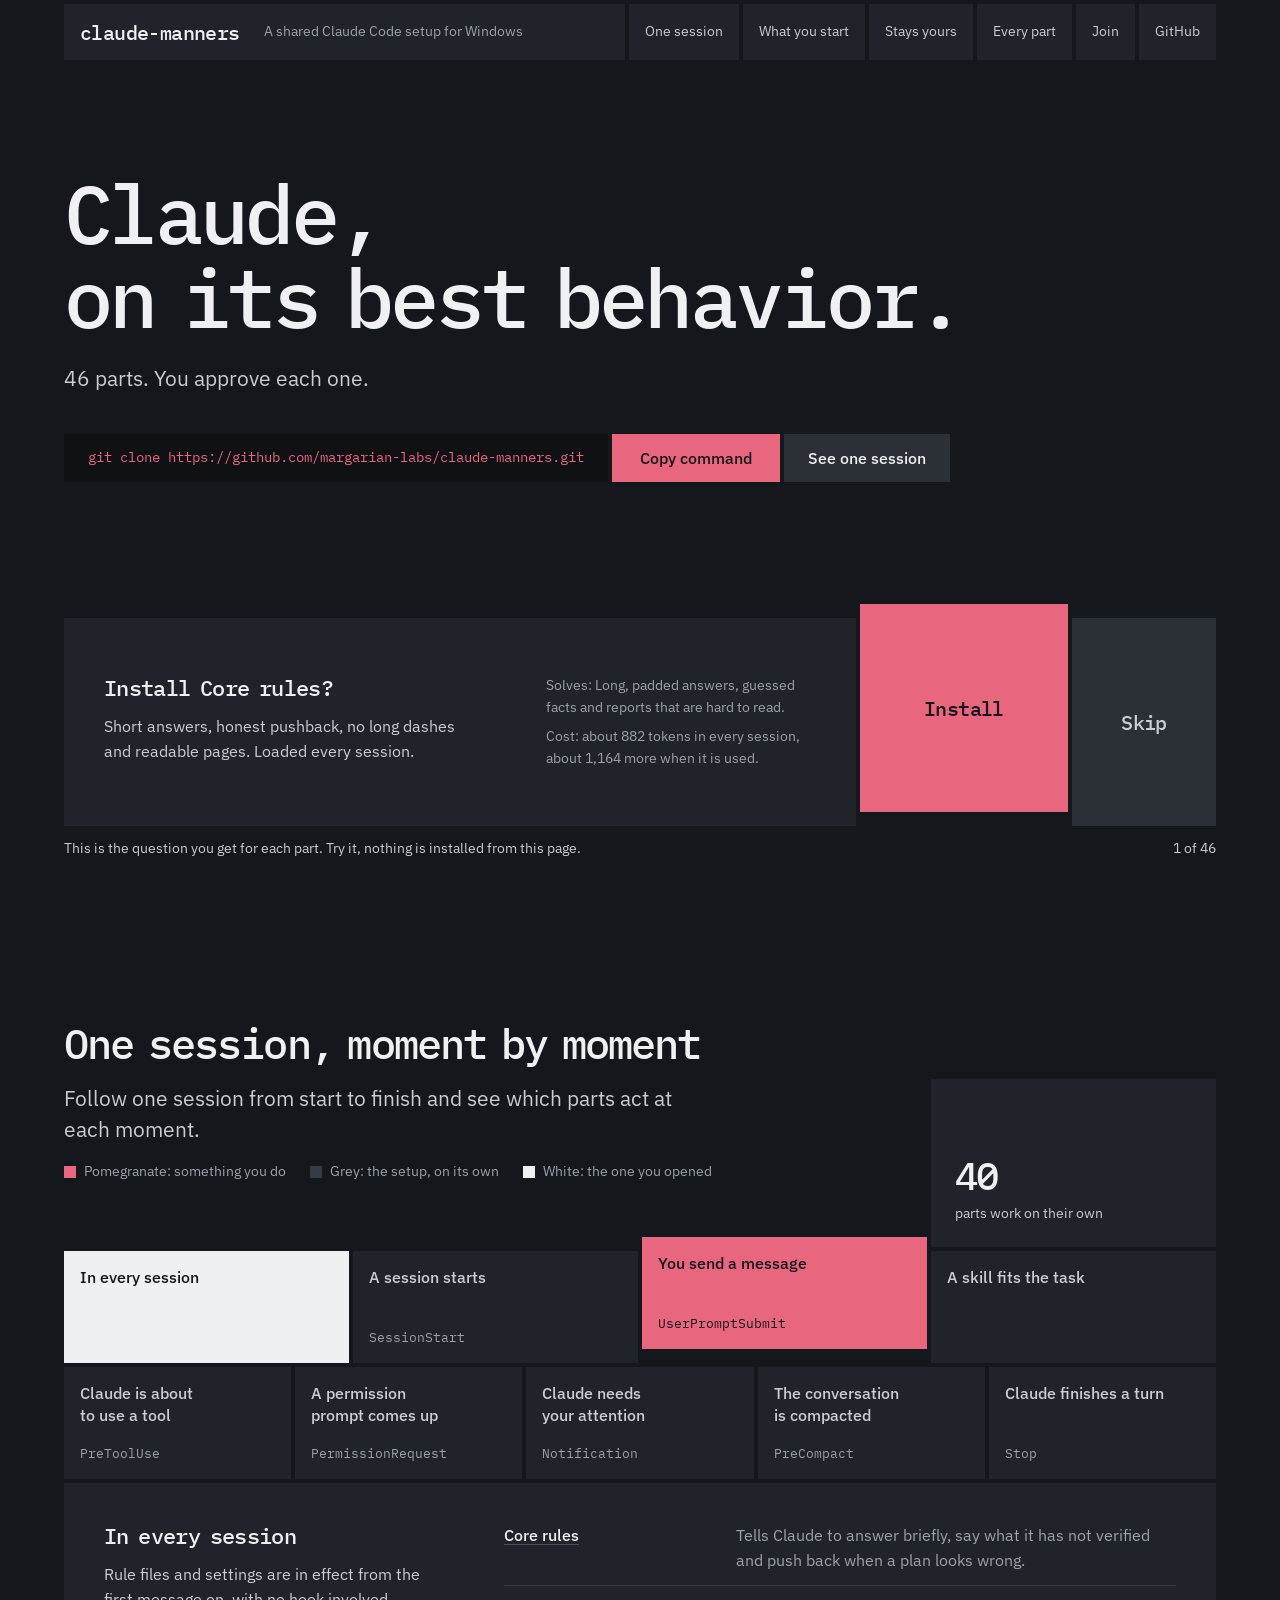
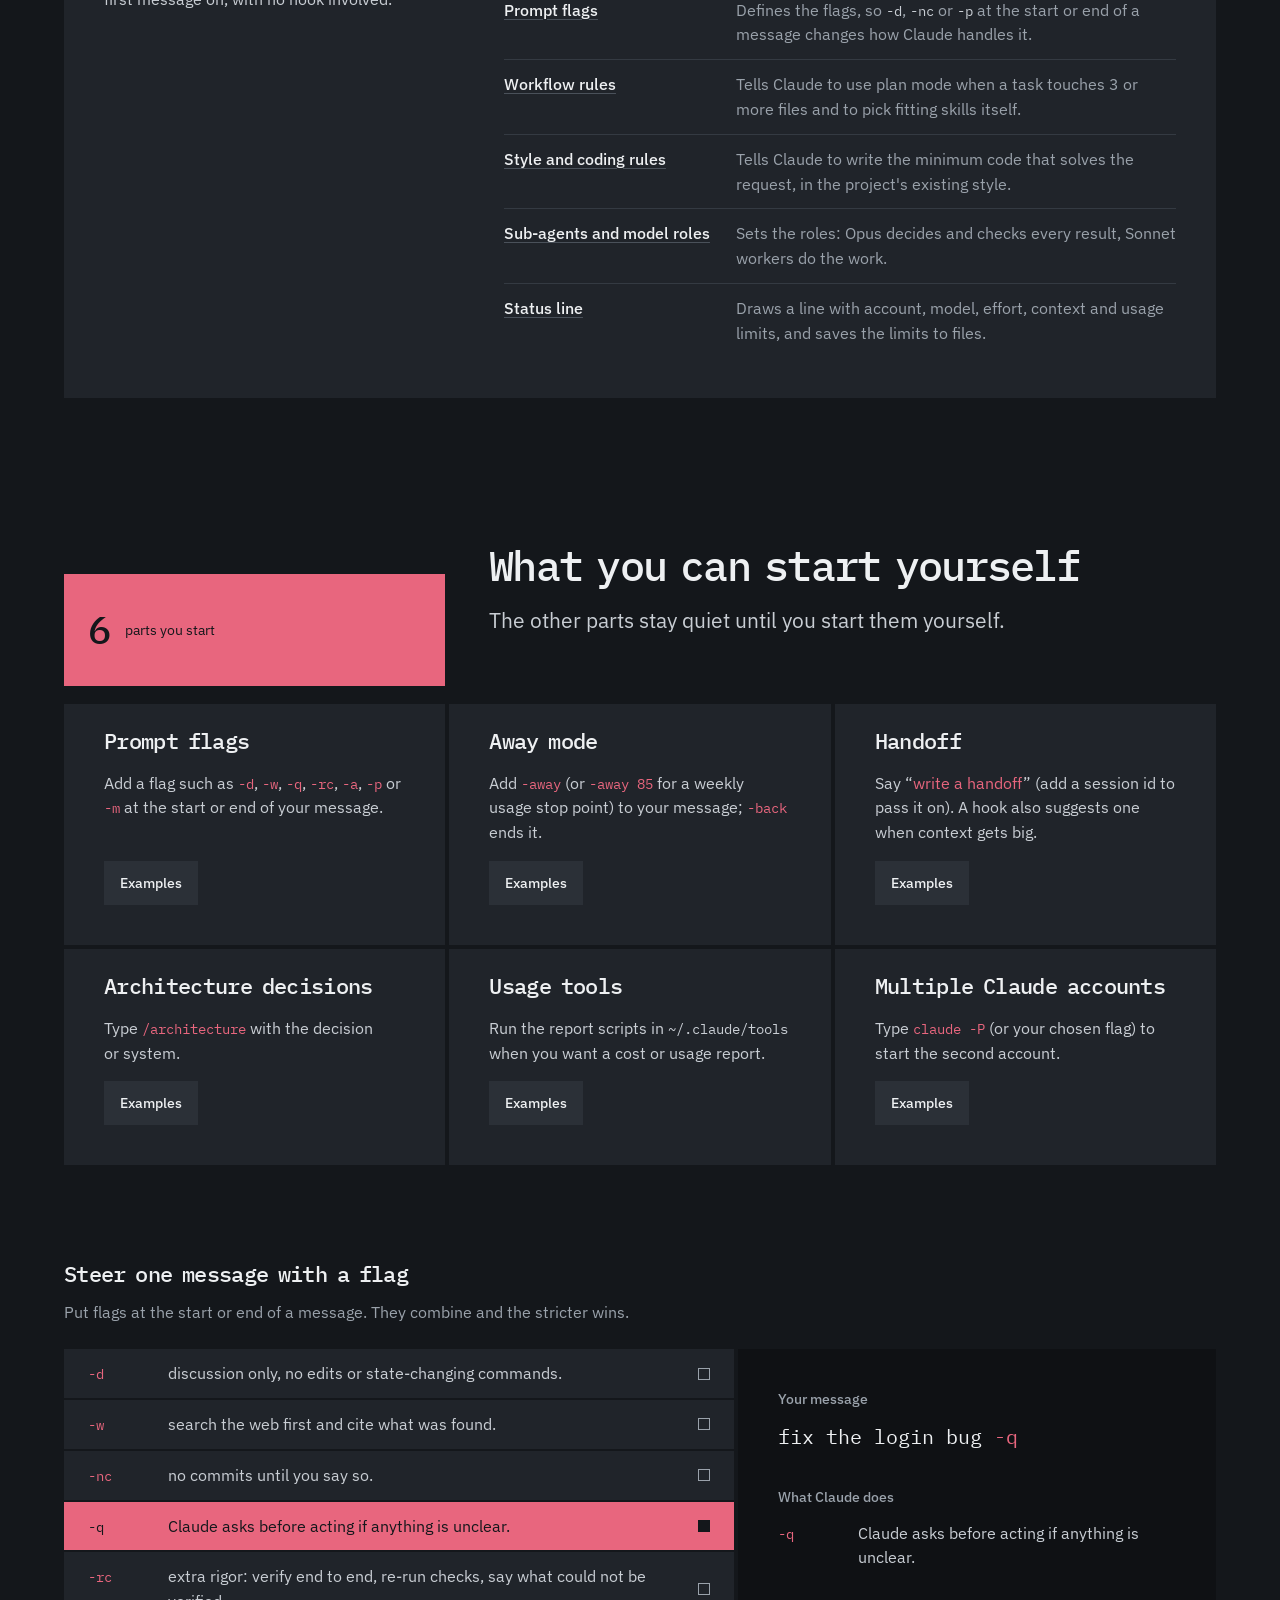
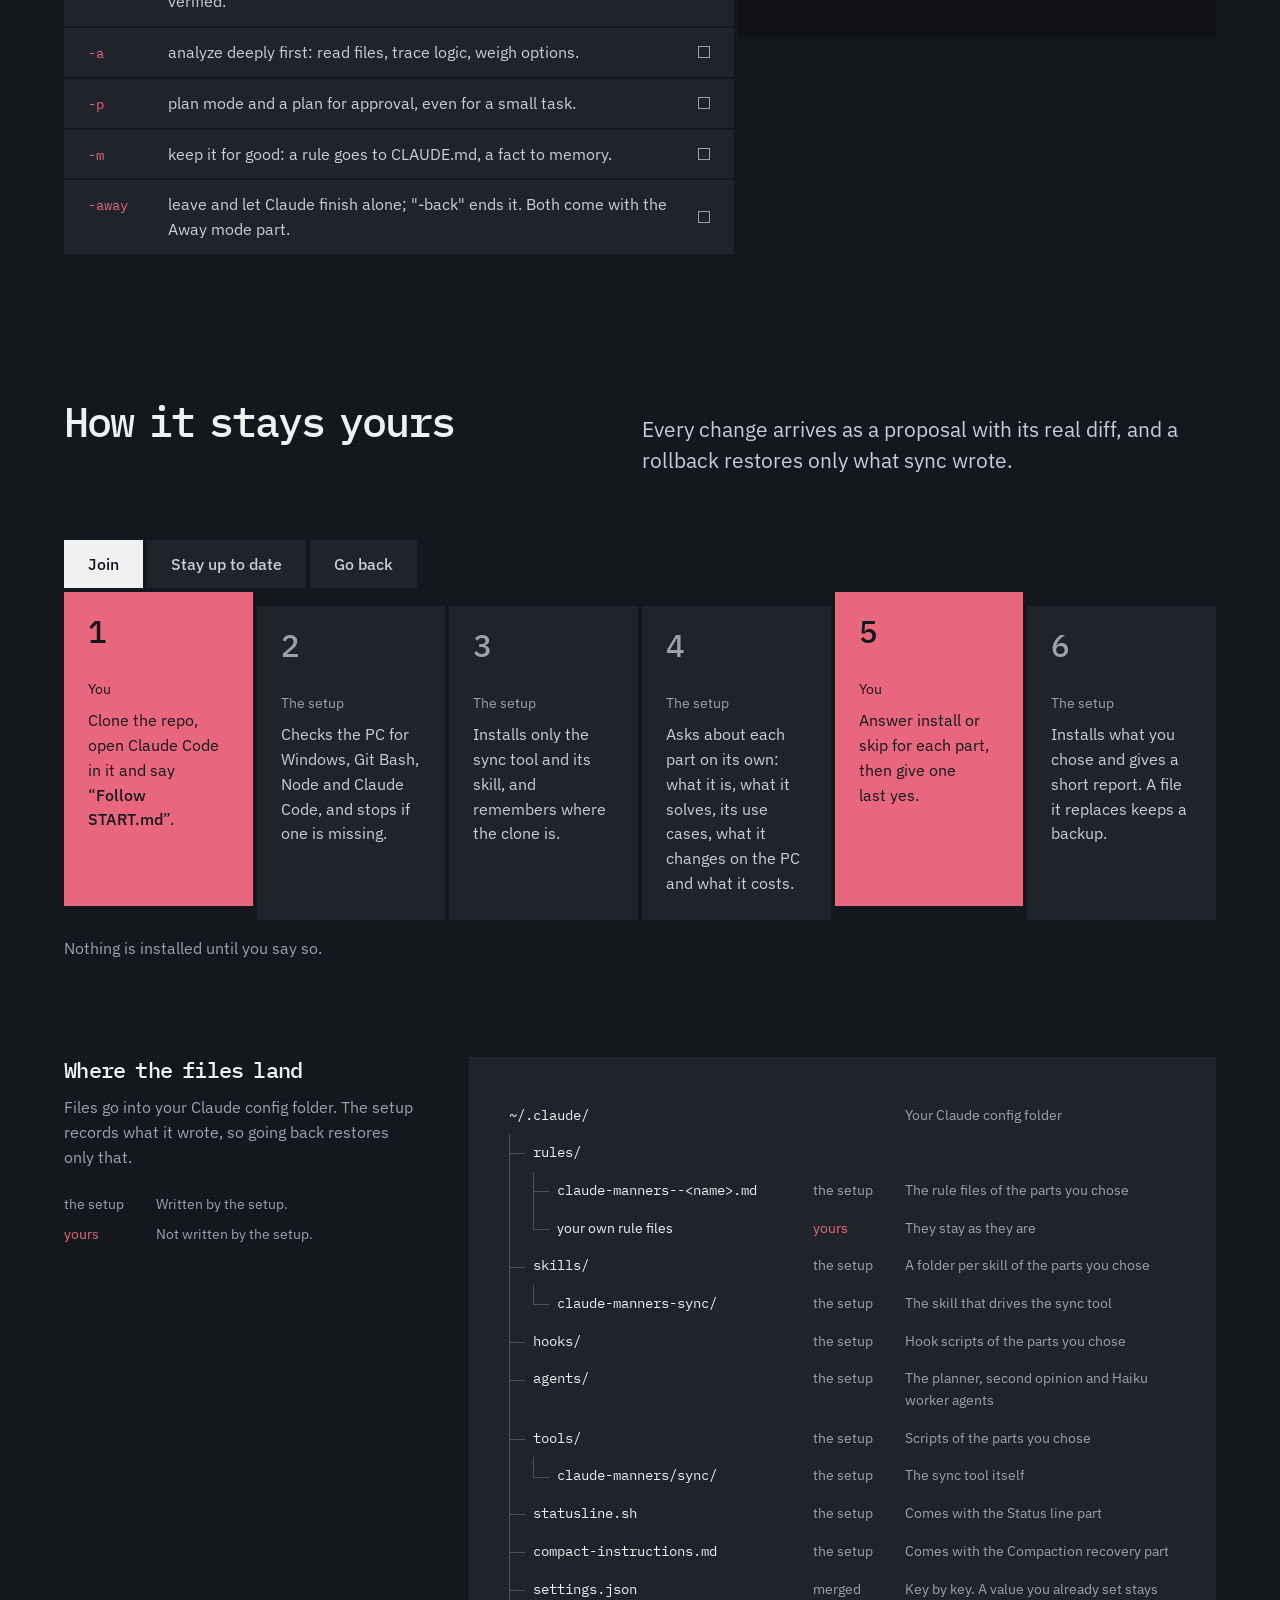
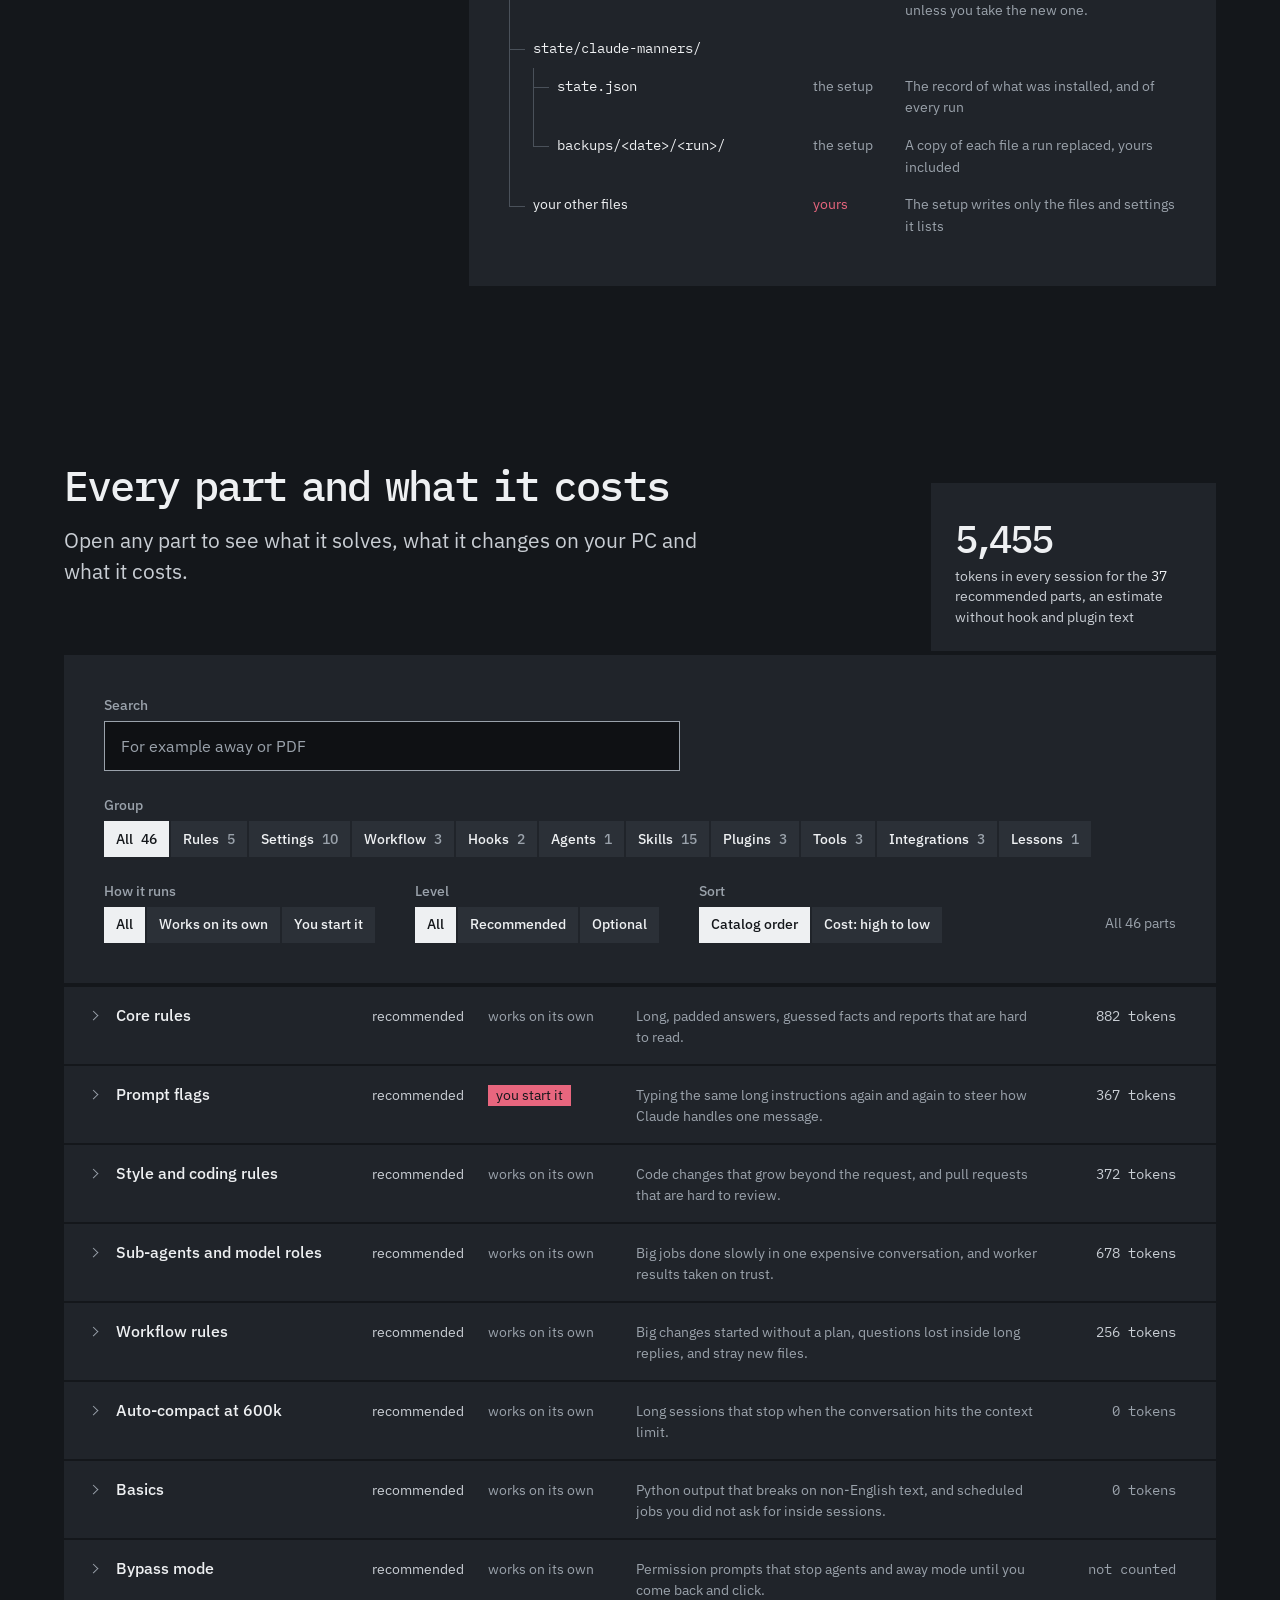
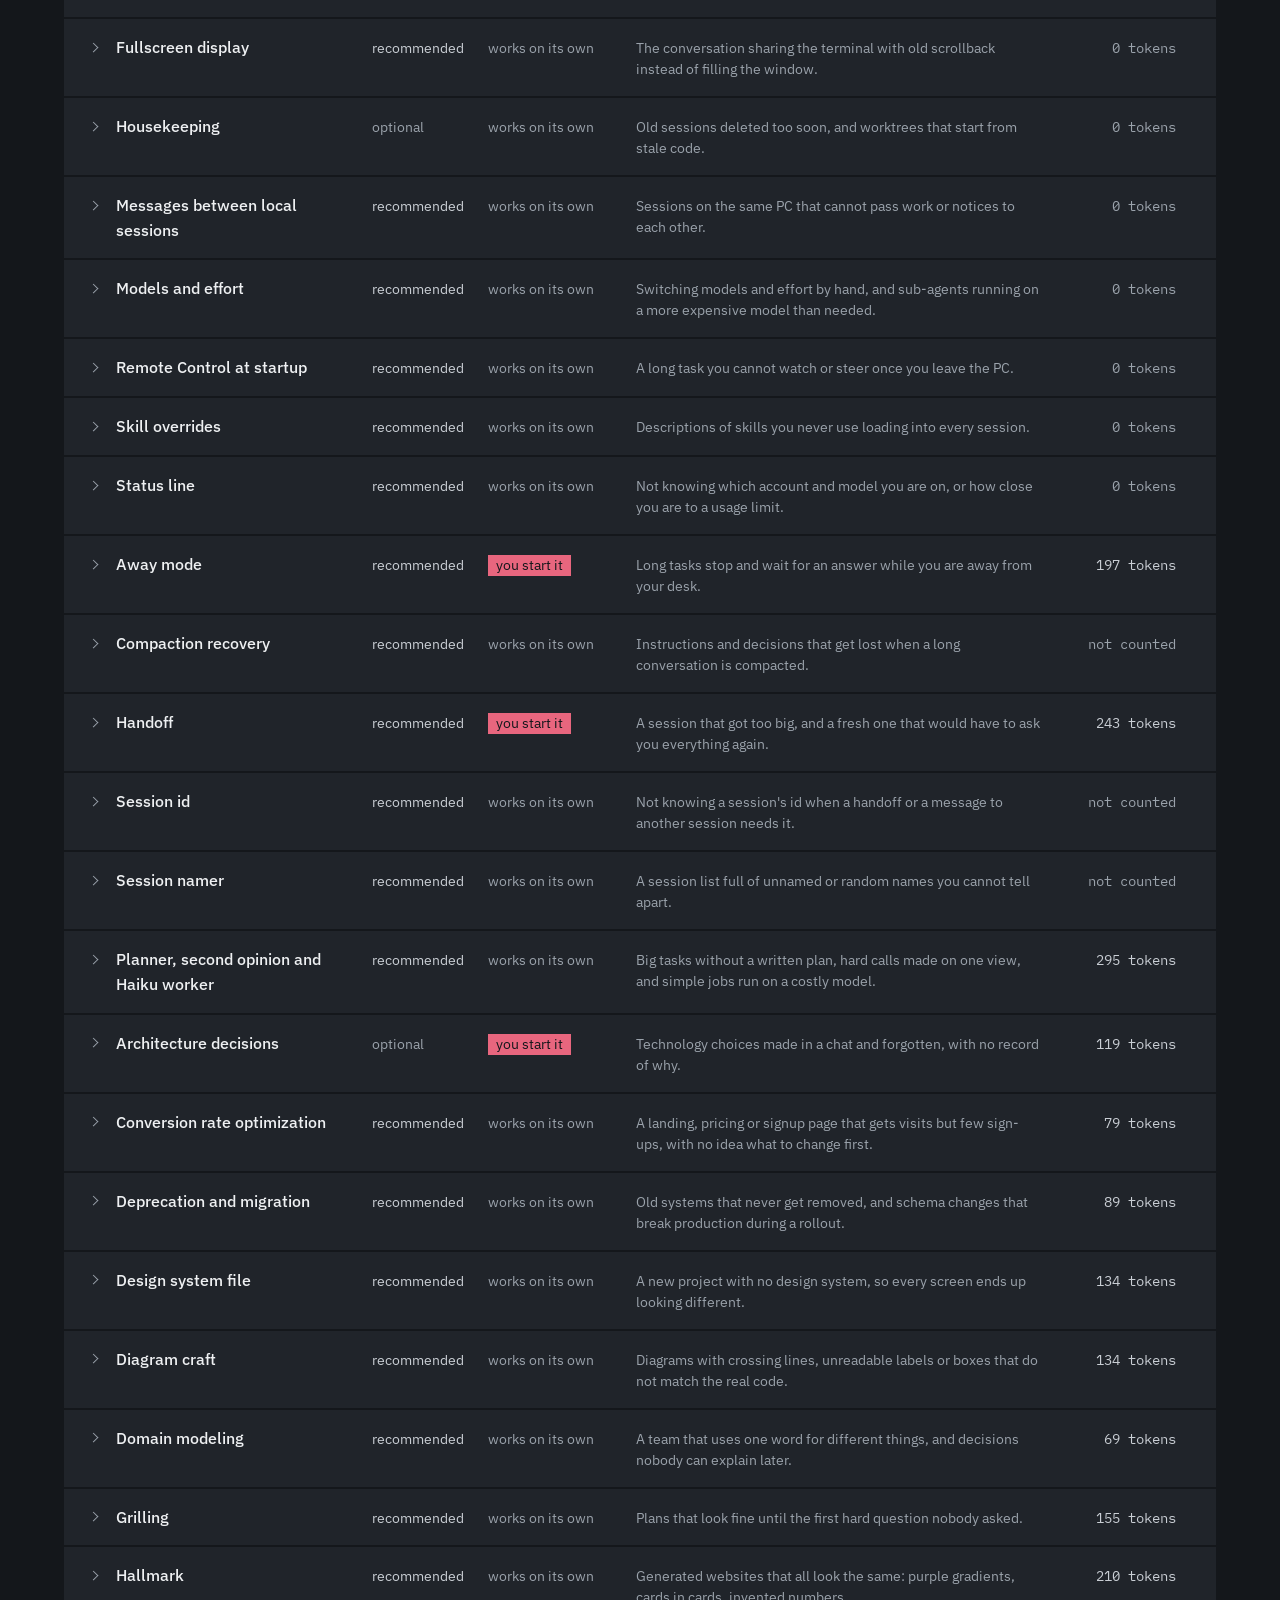
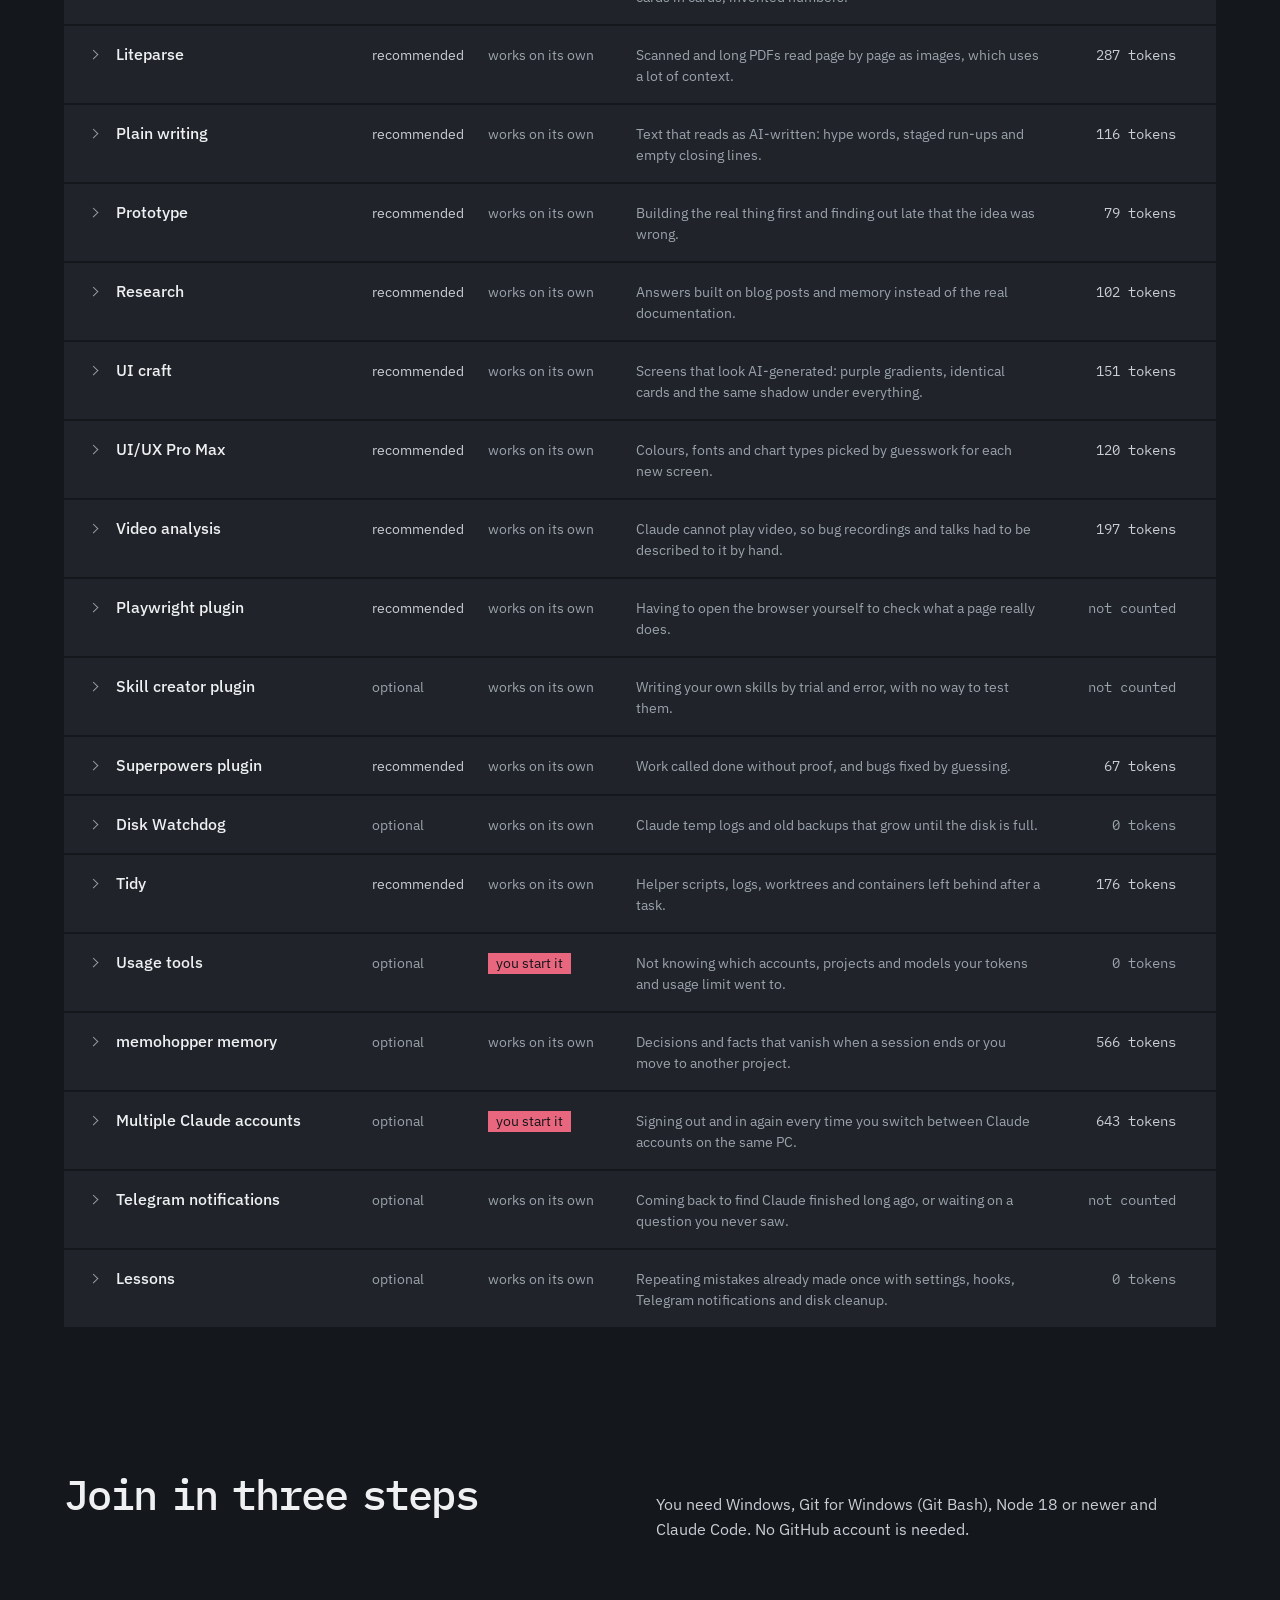
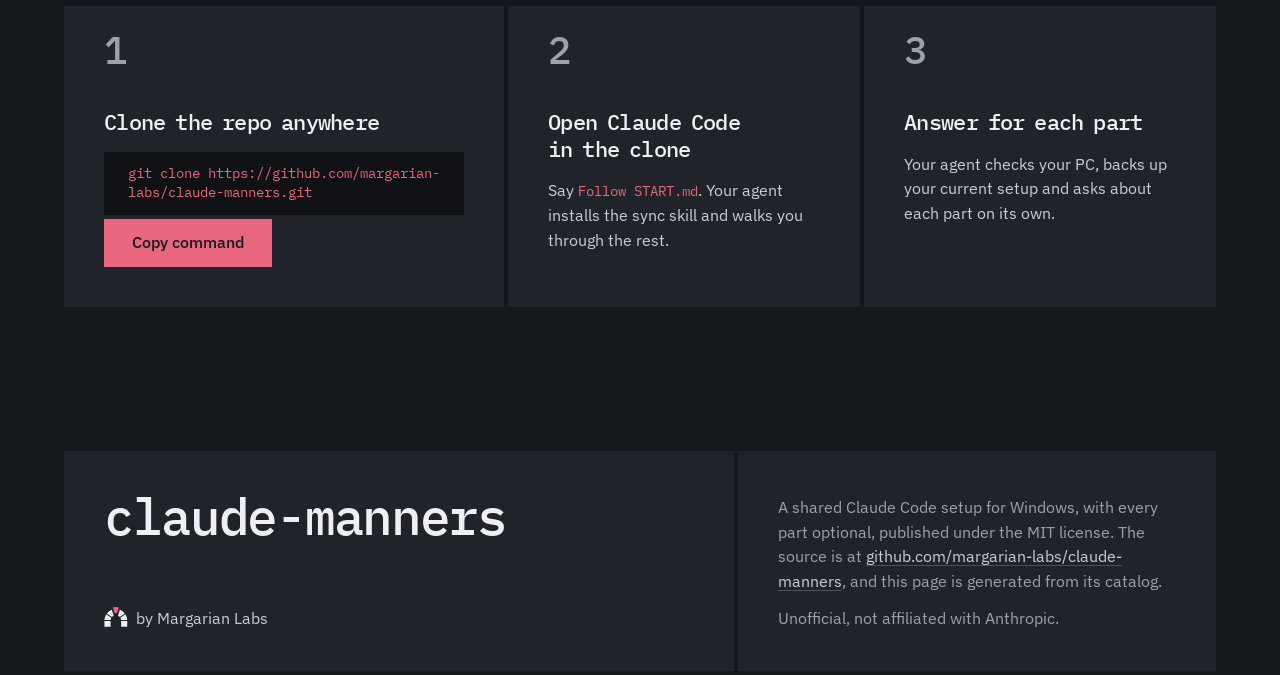
==== commit 47f13567: "Demo page: fixes from the finish review Co-Authored-By: Claude Opus 5.5 <noreply@anthropic.com>" ====
--- a/docs/index.html
+++ b/docs/index.html
@@ -21,6 +21,7 @@
  * paper: #14171B · accent: #E8667E · display: IBM Plex Mono · body: IBM Plex Sans · hero: Counter · nav: slab of stones · footer: mast course · signature: the install question as a course of stones, the visitor's yes as the raised pomegranate keystone
  * axes: dark/mono/chromatic-pomegranate · posture: restrained · contrast: pass · fold: pass · copy: verbatim · v2.0.0 */
 /* Hallmark · pre-emit critique: P5 H4 E4 S5 R4 V4 · weakest: R, the raised stone could become decoration; it is kept to what the visitor does, so most screens have one or none */
+/* Hallmark · finish-review: subagent · 8 findings · 7 resolved 1 unresolved (the Join heading is the owner's wording) · gap: none */
 /* Hallmark · dismissed F4 · the copy button, the Install stone and a chosen filter differ on purpose: an action, an answer in the demo and a state */
 /* Hallmark · answered F1 · the part text is the catalog word for word, where straight quotes mark the words a person types */
 /* Hallmark · answered F2 · the three periods sit in catalog text that the install question prints unchanged */
@@ -103,6 +104,9 @@
 .site-nav__bar a { display: flex; align-items: center; min-height: 3.5rem; padding-inline: var(--space-md); background: var(--color-paper-2); color: var(--color-ink-2); font-size: var(--text-sm); text-decoration: none; white-space: nowrap; transition: background-color var(--dur-short) var(--ease-out), color var(--dur-short) var(--ease-out); }
 .site-nav__bar a:hover, .site-nav__bar a:active { background: var(--color-stone); color: var(--color-ink); }
 .site-nav__bar .site-nav__mark { font-family: var(--font-display); font-size: var(--text-lg); font-weight: 500; letter-spacing: -0.03em; color: var(--color-ink); }
+.site-nav__bar .site-nav__mark { gap: var(--space-2xs) var(--space-lg); }
+.site-nav__what { font-family: var(--font-body); font-size: var(--text-sm); font-weight: 400; letter-spacing: 0; color: var(--color-muted); white-space: nowrap; }
+@media (min-width: 60.01rem) and (max-width: 76rem) { .site-nav__what { display: none; } }
 
 .site-hero { min-height: min(calc(100dvh - 3.75rem), 54rem); display: grid; }
 .site-hero__inner { display: grid; grid-template-rows: minmax(0, 1fr) auto; row-gap: var(--space-2xl); padding-block: var(--space-xl); }
@@ -132,7 +136,7 @@
 .ask__no:hover { background: var(--color-stone-hover); color: var(--color-ink); }
 .ask__no:active { background: var(--color-rule-2); }
 .ask__yes:has(+ .ask__no[hidden]) { grid-column: 2 / -1; }
-.ask__foot { display: flex; flex-wrap: wrap; justify-content: space-between; gap: var(--space-2xs) var(--space-lg); margin-top: var(--space-sm); font-size: var(--text-sm); color: var(--color-muted); }
+.ask__foot { display: flex; flex-wrap: wrap; justify-content: space-between; gap: var(--space-2xs) var(--space-lg); margin-top: var(--space-sm); font-size: var(--text-sm); color: var(--color-ink-2); }
 .ask__foot p { max-width: none; }
 .ask__count { font-variant-numeric: tabular-nums; }
 
@@ -150,7 +154,7 @@
 .site-stat--you { background: var(--color-accent); margin-bottom: var(--raise); }
 #start .site-head { grid-template-columns: repeat(3, minmax(0, 1fr)); }
 #start .site-head__text { order: 2; grid-column: span 2; padding-inline: var(--space-xl) 0; }
-#start .site-stat { min-height: 9rem; }
+#start .site-stat { grid-template-columns: auto minmax(0, 1fr); align-content: center; align-items: center; column-gap: var(--space-md); min-height: 7rem; }
 .site-head--split { grid-template-columns: repeat(12, minmax(0, 1fr)); align-items: baseline; margin-bottom: var(--space-2xl); }
 .site-head--split h2 { grid-column: 1 / span 6; }
 .site-head--split .lead { grid-column: 7 / span 6; }
@@ -160,9 +164,9 @@
 .site-join__head h2 { grid-column: 1 / span 6; }
 .site-join__needs { grid-column: 7 / span 6; max-width: 52ch; color: var(--color-ink-2); }
 .site-steps { display: grid; grid-template-columns: minmax(0, 5fr) minmax(0, 4fr) minmax(0, 4fr); gap: var(--seam); margin: 0; padding: 0; list-style: none; counter-reset: site-step; }
-.site-step { display: grid; grid-template-rows: auto minmax(0, 1fr); row-gap: var(--space-xl); min-height: 18rem; padding: var(--space-lg) var(--space-xl) var(--space-xl); background: var(--color-paper-2); counter-increment: site-step; }
+.site-step { display: grid; grid-template-rows: auto minmax(0, 1fr); row-gap: var(--space-xl); min-height: 16rem; padding: var(--space-lg) var(--space-xl) var(--space-xl); background: var(--color-paper-2); counter-increment: site-step; }
 .site-step::before { content: counter(site-step); font-family: var(--font-outlier); font-size: var(--text-3xl); font-weight: 500; line-height: 1; color: var(--color-muted); }
-.site-step__body { display: grid; align-content: end; justify-items: start; row-gap: var(--space-md); }
+.site-step__body { display: grid; align-content: start; justify-items: start; row-gap: var(--space-md); }
 .site-step__line { max-width: 44ch; color: var(--color-ink-2); }
 
 .site-foot { padding-block: var(--section-gap) var(--seam); }
@@ -182,7 +186,7 @@
 @media (max-width: 60rem) {
   .site-nav__bar { grid-template-columns: repeat(3, minmax(0, 1fr)); }
   .site-nav__bar a { justify-content: center; min-height: 3rem; padding-inline: var(--space-2xs); }
-  .site-nav__bar .site-nav__mark { grid-column: 1 / -1; justify-content: flex-start; padding-inline: var(--space-md); }
+  .site-nav__bar .site-nav__mark { grid-column: 1 / -1; flex-wrap: wrap; justify-content: flex-start; padding: var(--space-sm) var(--space-md); }
   .site-hero { min-height: 0; }
   .site-hero__inner { padding-block: var(--space-2xl) var(--space-xl); }
   .site-cmd { flex: 1 1 100%; }
@@ -201,10 +205,11 @@
   .site-foot__grid { grid-template-columns: minmax(0, 1fr); }
   .site-foot__brand, .site-foot__text { padding: var(--space-lg); }
 }
-.sx-legend { display: flex; flex-wrap: wrap; gap: var(--space-xs) var(--space-lg); margin-top: var(--space-sm); font-size: var(--text-sm); color: var(--color-muted); }
+.sx-legend { display: flex; flex-wrap: wrap; gap: var(--space-xs) var(--space-lg); max-width: none; font-size: var(--text-sm); color: var(--color-muted); }
 .sx-key { display: inline-flex; align-items: center; gap: var(--space-xs); }
 .sx-key::before { content: ""; flex-shrink: 0; width: var(--space-sm); height: var(--space-sm); background: var(--color-stone-hover); }
 .sx-key--you::before { background: var(--color-accent); }
+.sx-key--open::before { background: var(--color-ink); }
 
 .moments { display: grid; gap: var(--seam); list-style: none; margin: 0; padding: 0; }
 .moment { display: grid; padding: var(--space-lg); background: var(--color-paper-2); }
@@ -249,7 +254,7 @@
   .sx-tab { padding: var(--space-md); }
   .moment[data-actor="you"] .sx-tab { transform: translateY(calc(-1 * var(--raise))); }
   .moment[data-actor="you"] .sx-tab[aria-expanded="true"] { transform: none; }
-  .sx-body { grid-column: 1 / -1; grid-row: 3; display: grid; grid-template-columns: minmax(0, 4fr) minmax(0, 8fr); column-gap: var(--space-2xl); align-content: start; min-height: 26rem; padding: var(--space-xl); }
+  .sx-body { grid-column: 1 / -1; grid-row: 3; display: grid; grid-template-columns: minmax(0, 4fr) minmax(0, 8fr); column-gap: var(--space-2xl); align-content: start; min-height: 20rem; padding: var(--space-xl); }
   .sx-body__title { display: block; font-family: var(--font-display); font-size: var(--text-title); font-weight: var(--display-weight); letter-spacing: -0.03em; word-spacing: -0.12em; line-height: 1.2; color: var(--color-ink); text-wrap: balance; }
   .sx-body .moment__what { grid-row: 2; margin-top: var(--space-sm); }
   .sx-body .moment__parts { grid-column: 2; grid-row: 1 / span 3; margin-top: 0; }
@@ -262,7 +267,7 @@
 .wg-typed { color: var(--color-accent); }
 
 .starts { display: grid; grid-template-columns: repeat(3, minmax(0, 1fr)); gap: var(--seam); margin: 0; padding: 0; list-style: none; }
-.start { display: grid; grid-template-rows: auto minmax(0, 1fr) auto; align-content: start; justify-items: start; row-gap: var(--space-md); min-height: 15rem; padding: var(--space-lg) var(--space-xl) var(--space-xl); background: var(--color-paper-2); }
+.start { display: grid; grid-template-rows: auto minmax(0, 1fr) auto; align-content: start; justify-items: start; row-gap: var(--space-md); min-height: 12rem; padding: var(--space-lg) var(--space-xl) var(--space-xl); background: var(--color-paper-2); }
 .start__title { font-size: var(--text-title); }
 .start__trigger { max-width: 44ch; color: var(--color-ink-2); }
 .start__cases { display: grid; gap: var(--space-xs); max-width: 60ch; margin: 0; padding: 0; list-style: none; color: var(--color-muted); }
@@ -287,7 +292,7 @@
 .wg-flag[aria-pressed="true"] .flag__name, .wg-flag[aria-pressed="true"] .flag__does { color: var(--color-accent-ink); }
 .wg-flag[aria-pressed="true"]::after { border-color: var(--color-accent-ink); background: var(--color-accent-ink); }
 .wg-flag[aria-pressed="true"]:focus-visible { outline-color: var(--color-accent-ink); }
-.wg-flags__out { display: grid; align-content: start; gap: var(--space-sm); padding: var(--space-xl); background: var(--color-paper-3); }
+.wg-flags__out { display: grid; align-self: start; align-content: start; gap: var(--space-sm); min-height: 18rem; padding: var(--space-xl); background: var(--color-paper-3); }
 .wg-flags__msg { margin-bottom: var(--space-lg); font-size: var(--text-lg); line-height: 1.4; color: var(--color-ink); overflow-wrap: anywhere; }
 .wg-flags__chosen { color: var(--color-accent); }
 .wg-flags__chosen span { white-space: nowrap; }
@@ -335,6 +340,7 @@
 @keyframes wg-in { from { opacity: 0; } }
 
 @media (min-width: 60.01rem) {
+  .wg-on .wg-flags__out { position: sticky; top: var(--space-xl); }
   .wg-step:has(.chip--you) { transform: translateY(calc(-1 * var(--raise))); }
 }
 @media (max-width: 60rem) {
@@ -352,7 +358,7 @@
   .starts { grid-template-columns: minmax(0, 1fr); }
   .start { min-height: 0; }
   .wg-flags.wg-on { grid-template-columns: minmax(0, 1fr); overflow: clip; }
-  .wg-on .wg-flags__out { position: sticky; bottom: 0; max-height: 50dvh; overflow-y: auto; border-top: var(--rule-hair) solid var(--color-rule-2); }
+  .wg-on .wg-flags__out { position: sticky; bottom: 0; min-height: 0; max-height: 50dvh; overflow-y: auto; border-top: var(--rule-hair) solid var(--color-rule-2); }
   .flag, .wg-flag { padding-inline: var(--space-md); }
   .wg-flags__out, .wg-files { padding: var(--space-md); }
   .wg-tabs { display: flex; justify-self: stretch; }
@@ -393,6 +399,7 @@
 }
 .part__title { grid-area: title; font-weight: 500; color: var(--color-ink); }
 .part__chips { grid-area: chips; display: grid; grid-template-columns: 6.75rem auto; justify-content: start; gap: var(--space-xs); }
+.part .chip--you { padding-inline: var(--space-xs); background: var(--color-accent); color: var(--color-accent-ink); }
 .chip--level { color: var(--color-ink-2); }
 .part[data-level="optional"] .chip--level { color: var(--color-muted); }
 .part__solves { grid-area: solves; font-size: var(--text-sm); line-height: 1.5; color: var(--color-muted); }
@@ -432,7 +439,7 @@
 <header class="site-nav">
 <div class="container">
 <nav class="site-nav__bar" aria-label="Sections">
-<a class="site-nav__mark" href="#top" aria-label="claude-manners, top of page">claude-manners</a>
+<a class="site-nav__mark" href="#top" aria-label="claude-manners, top of page"><span>claude-manners</span> <span class="site-nav__what">A shared Claude Code setup for Windows</span></a>
 <ul class="site-nav__links">
 <li><a href="#session">One session</a></li>
 <li><a href="#start">What you start</a></li>
@@ -475,6 +482,7 @@
 <div class="site-head__text">
 <h2>One session, moment by moment</h2>
 <p class="lead">Follow one session from start to finish and see which parts act at each moment.</p>
+<p class="sx-legend"><span class="sx-key sx-key--you">Pomegranate: something you do</span><span class="sx-key sx-key--setup">Grey: the setup, on its own</span><span class="sx-key sx-key--open">White: the one you opened</span></p>
 </div>
 <p class="site-stat site-stat--auto"><span class="site-stat__num">40</span> <span>parts work on their own</span></p>
 </header>
@@ -527,7 +535,6 @@
 </li>
 </ol>
 </div>
-<p class="sx-legend"><span class="sx-key sx-key--you">Pomegranate: something you do</span><span class="sx-key sx-key--setup">Grey: the setup, on its own</span></p>
 
 </div>
 </section>
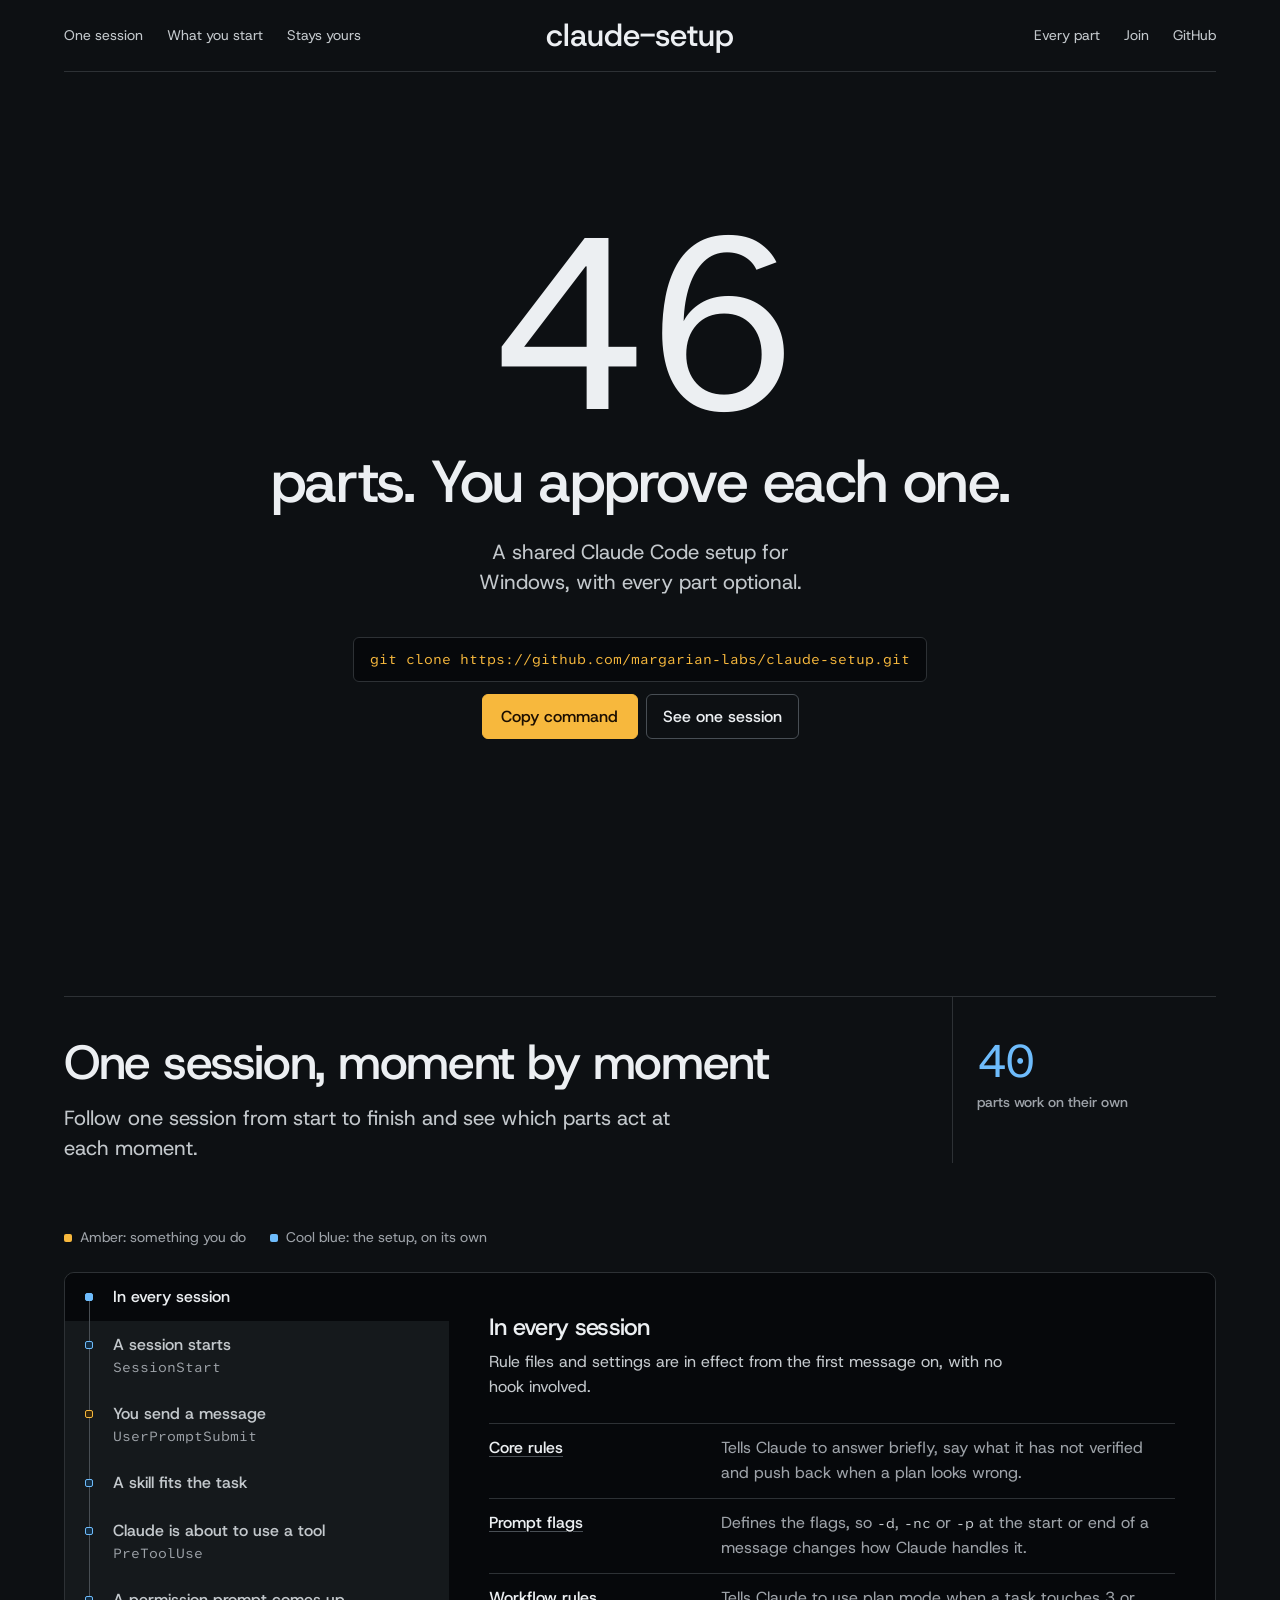
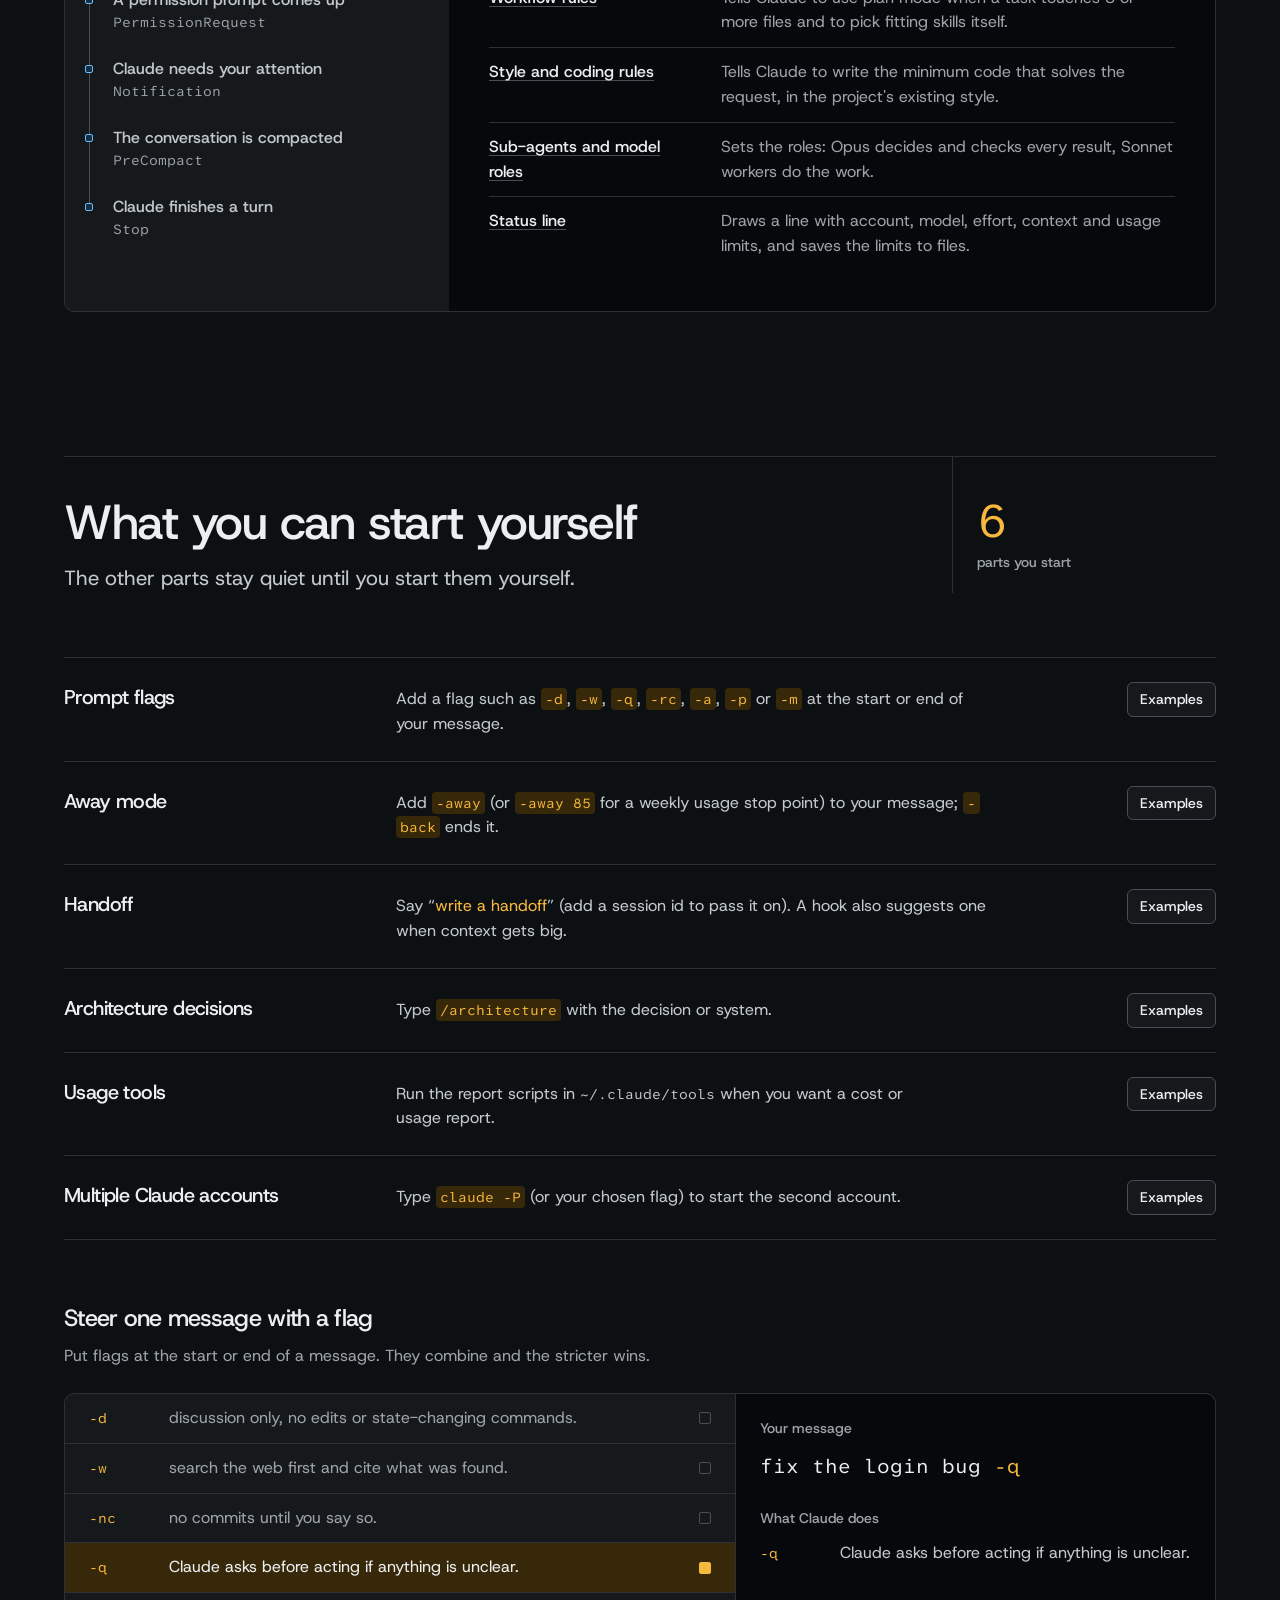
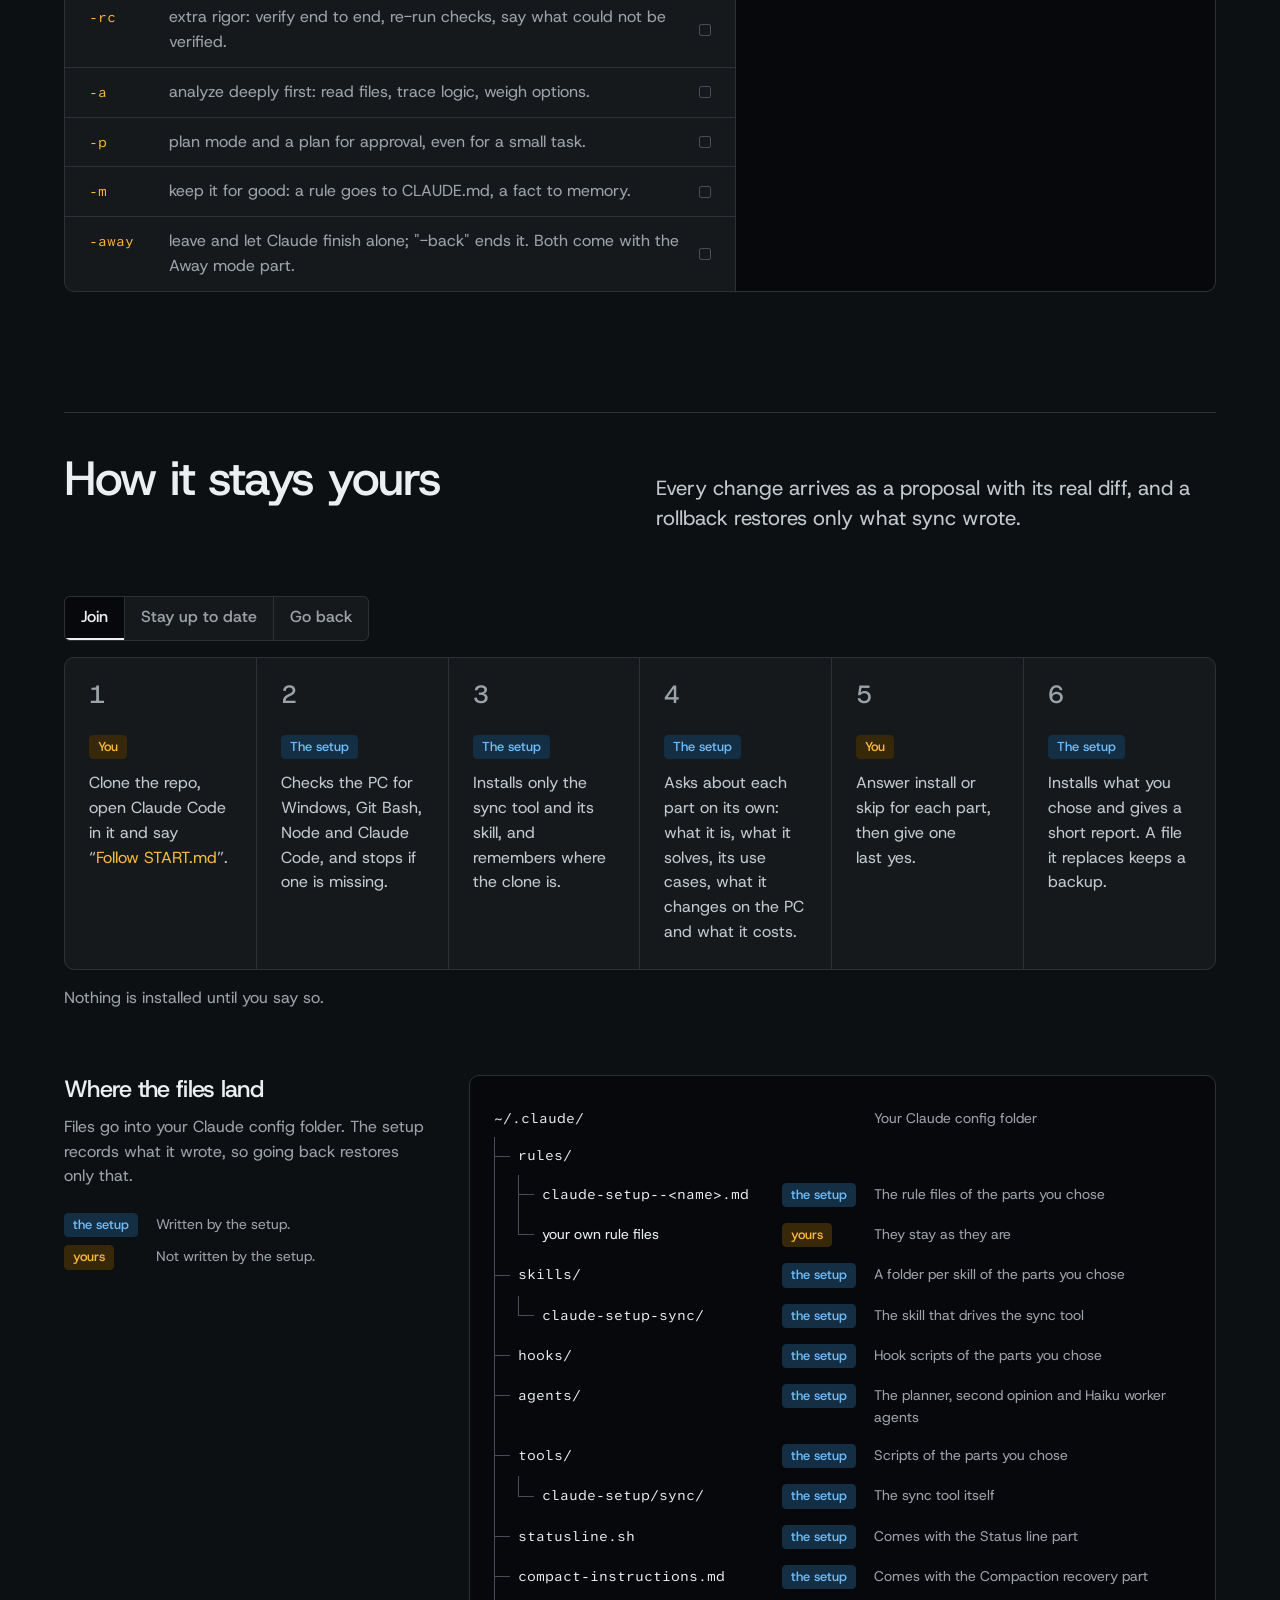
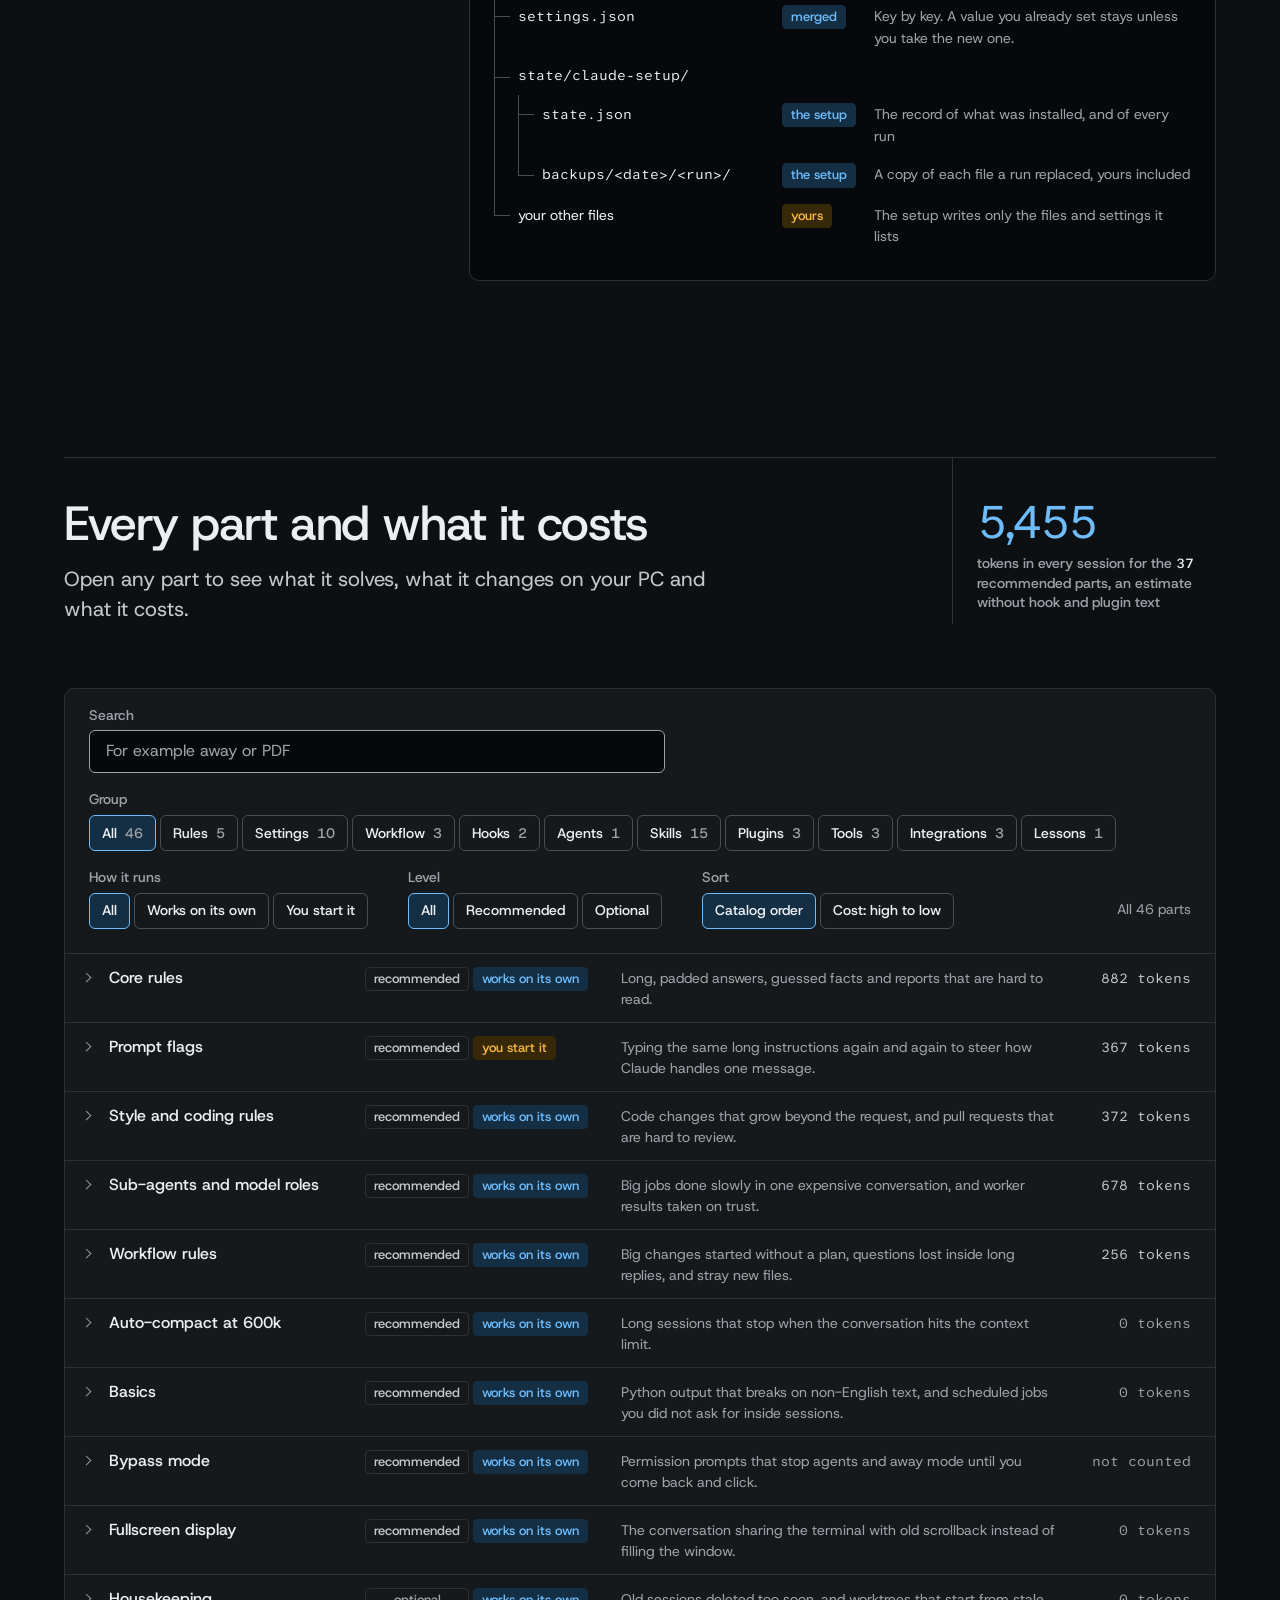
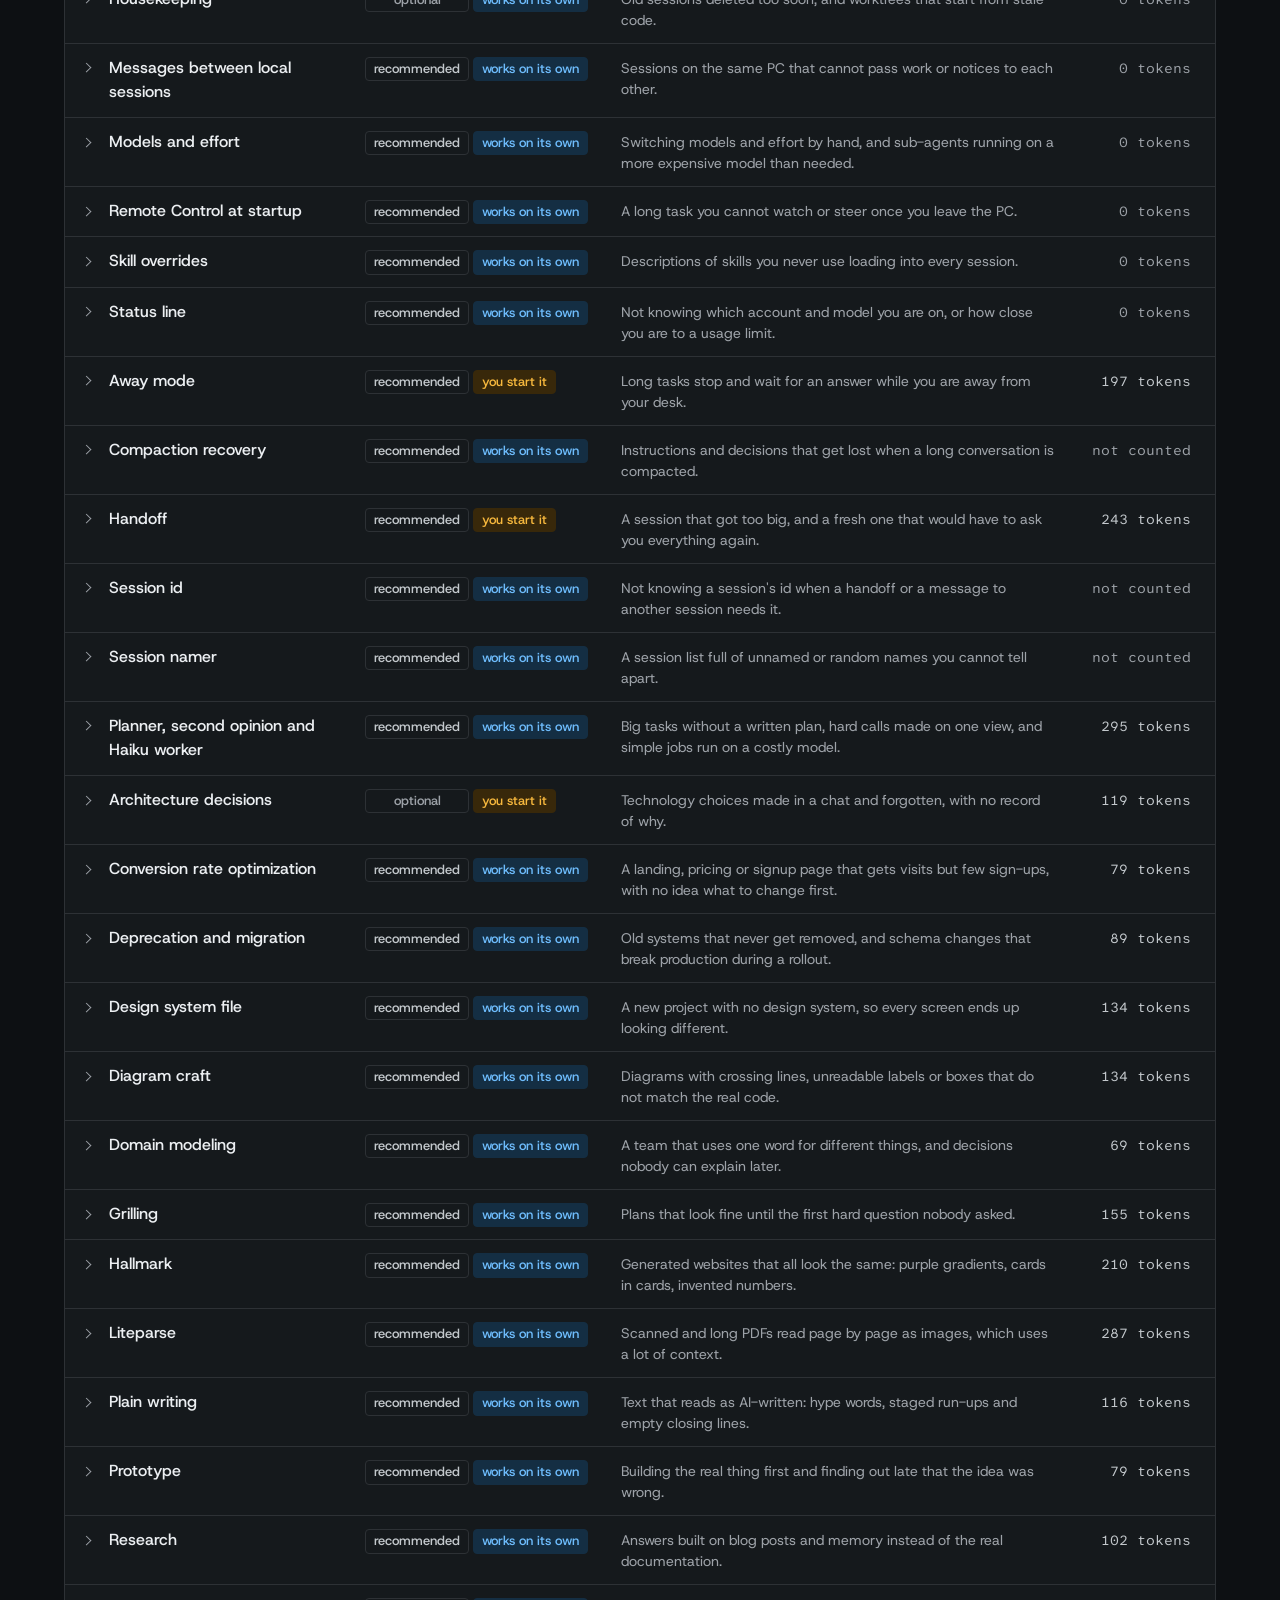
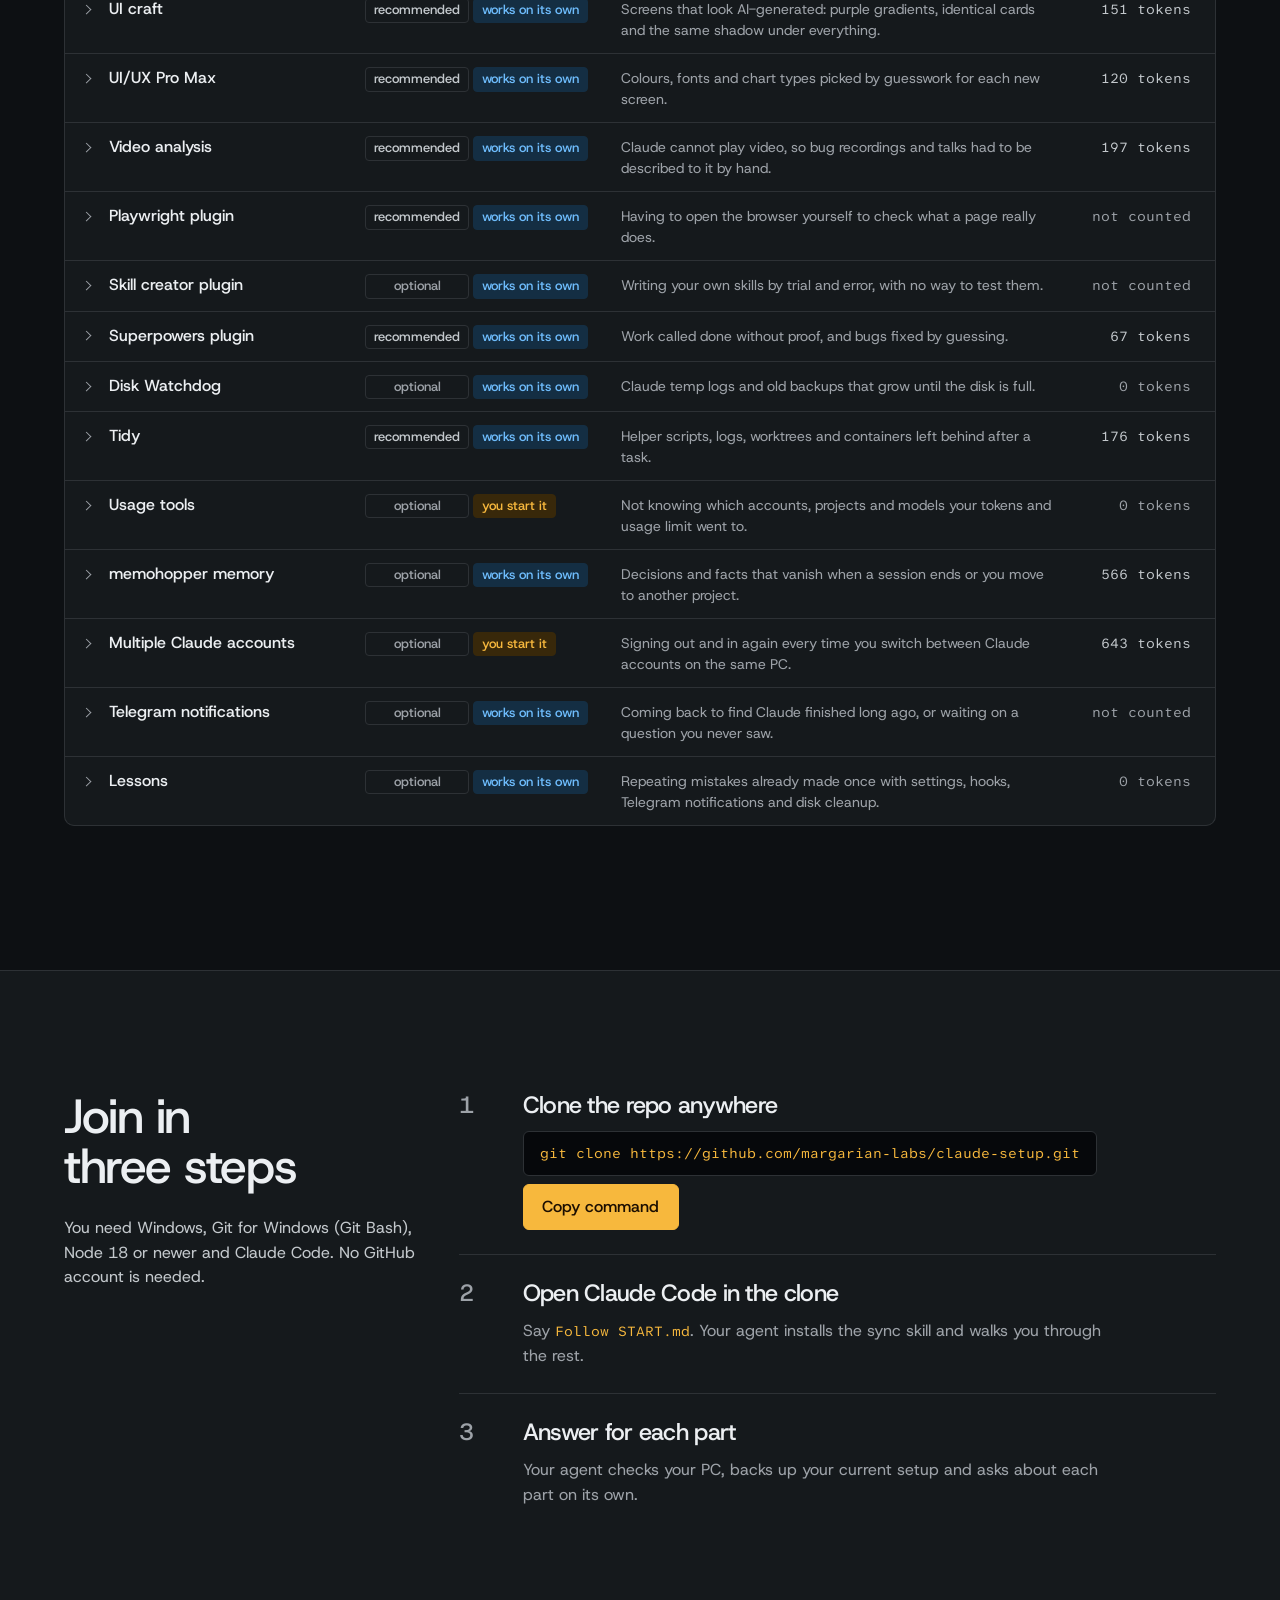
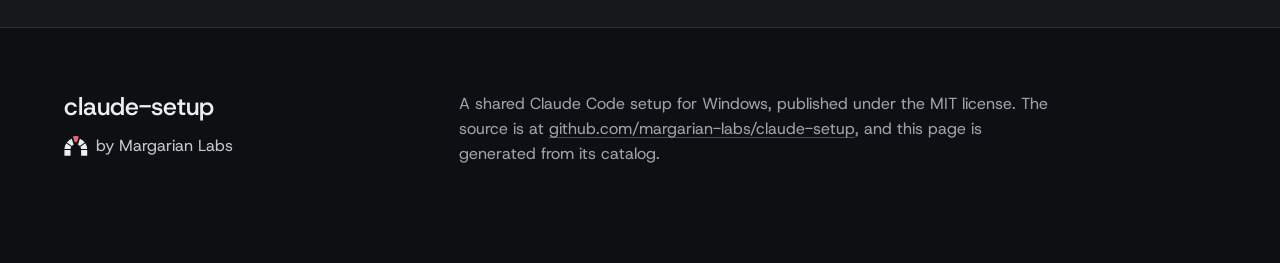
==== commit 2665c98a: "Session names work on npm installs; verify really runs every hook - session-namer finds claude.exe i" ====
--- a/docs/index.html
+++ b/docs/index.html
@@ -3,52 +3,52 @@
 <head>
 <meta charset="utf-8">
 <meta name="viewport" content="width=device-width, initial-scale=1">
-<title>claude-manners: Claude, on its best behavior</title>
+<title>claude-setup, a shared Claude Code setup for Windows</title>
 <meta name="description" content="A shared Claude Code setup for Windows in optional parts: you approve every change and can undo any.">
 <meta property="og:type" content="website">
-<meta property="og:title" content="claude-manners: Claude, on its best behavior">
+<meta property="og:title" content="claude-setup, a shared Claude Code setup for Windows">
 <meta property="og:description" content="A shared Claude Code setup for Windows in optional parts: you approve every change and can undo any.">
-<meta property="og:url" content="https://margarian-labs.github.io/claude-manners/">
-<meta property="og:image" content="https://margarian-labs.github.io/claude-manners/share.png">
+<meta property="og:url" content="https://margarian-labs.github.io/claude-setup/">
+<meta property="og:image" content="https://margarian-labs.github.io/claude-setup/share.png">
 <meta property="og:image:width" content="1280">
 <meta property="og:image:height" content="640">
-<meta property="og:image:alt" content="claude-manners by Margarian Labs. Claude, on its best behavior. Every part optional, you approve each one.">
+<meta property="og:image:alt" content="claude-setup by Margarian Labs. Every part optional, you approve each one.">
 <meta name="twitter:card" content="summary_large_image">
 <link rel="icon" type="image/svg+xml" href="data:image/svg+xml,%3Csvg xmlns='http://www.w3.org/2000/svg' viewBox='3 3 58 58'%3E%3Cstyle%3E.e%7Bfill:%23fff;stroke:%23fff;stroke-width:4;stroke-linejoin:round%7D.i%7Bfill:%2315181C%7D.k%7Bfill:%23B0304A%7D@media (prefers-color-scheme:dark)%7B.e%7Bdisplay:none%7D.i%7Bfill:%23EEF0F2%7D.k%7Bfill:%23E8667E%7D%7D%3C/style%3E%3Cpath class='e' d='M58.97 37.2A27 27 0 0 0 54.58 23.7L42.82 32.24A12.5 12.5 0 0 1 44.43 37.2ZM53.05 21.6A27 27 0 0 0 41.57 13.25L37.08 27.08A12.5 12.5 0 0 1 41.29 30.14ZM22.43 13.25A27 27 0 0 0 10.95 21.6L22.71 30.14A12.5 12.5 0 0 1 26.92 27.08ZM9.42 23.7A27 27 0 0 0 5.03 37.2L19.57 37.2A12.5 12.5 0 0 1 21.18 32.24ZM5 39.8H19.5V53.5H5ZM44.5 39.8H59V53.5H44.5ZM39.1 7.45A27 27 0 0 0 24.9 7.45L29.39 21.27A12.5 12.5 0 0 1 34.61 21.27Z'/%3E%3Cpath class='i' d='M58.97 37.2A27 27 0 0 0 54.58 23.7L42.82 32.24A12.5 12.5 0 0 1 44.43 37.2ZM53.05 21.6A27 27 0 0 0 41.57 13.25L37.08 27.08A12.5 12.5 0 0 1 41.29 30.14ZM22.43 13.25A27 27 0 0 0 10.95 21.6L22.71 30.14A12.5 12.5 0 0 1 26.92 27.08ZM9.42 23.7A27 27 0 0 0 5.03 37.2L19.57 37.2A12.5 12.5 0 0 1 21.18 32.24ZM5 39.8H19.5V53.5H5ZM44.5 39.8H59V53.5H44.5Z'/%3E%3Cpath class='k' d='M39.1 7.45A27 27 0 0 0 24.9 7.45L29.39 21.27A12.5 12.5 0 0 1 34.61 21.27Z'/%3E%3C/svg%3E">
-<link href="https://fonts.googleapis.com/css2?family=IBM+Plex+Mono:wght@400;500&family=IBM+Plex+Sans:wght@400;500&display=swap" rel="stylesheet">
+<link href="https://fonts.googleapis.com/css2?family=Host+Grotesk:wght@400;500&family=Atkinson+Hyperlegible+Mono:wght@400;500&display=swap" rel="stylesheet">
 <style>
-/* Hallmark · shape: Workbench · genre: modern-minimal · theme: brand · redesign: full · brand: Margarian Labs (spec 2026-11-25) · job: join
- * paper: #14171B · accent: #E8667E · display: IBM Plex Mono · body: IBM Plex Sans · hero: Counter · nav: slab of stones · footer: mast course · signature: the install question as a course of stones, the visitor's yes as the raised pomegranate keystone
- * axes: dark/mono/chromatic-pomegranate · posture: restrained · contrast: pass · fold: pass · copy: verbatim · v2.0.0 */
-/* Hallmark · pre-emit critique: P5 H4 E4 S5 R4 V4 · weakest: R, the raised stone could become decoration; it is kept to what the visitor does, so most screens have one or none */
-/* Hallmark · finish-review: subagent · 8 findings · 7 resolved 1 unresolved (the Join heading is the owner's wording) · gap: none */
-/* Hallmark · dismissed F4 · the copy button, the Install stone and a chosen filter differ on purpose: an action, an answer in the demo and a state */
+/* Hallmark · shape: Stat-Led · genre: modern-minimal · theme: Console (deal 2/3, seed dark-demo-claude-setup-shared-d05f·6dde4852·2026-11-25·r0) · job: join · draw: 2b6145
+ * hero: Corridor · nav: masthead · footer: colophon block · imagery: the product · signature: the part count set as a reading at graphic scale, then each section's figure coloured by who acts, amber for you and cool for the setup · console: graphite
+ * axes: dark/grotesk-sans/chromatic-amber · posture: restrained · contrast: pass · fold: pass · copy: verbatim · v2.0.0 */
+/* Hallmark · pre-emit critique: P4 H4 E4 S4 R4 V3 · weakest: V, a centred figure over a headline is the familiar stat page; the masthead, the figure cell cut into each section head and the join set as rows on a band move it off that template */
+/* Hallmark · waive 39b · each session trail row holds two lines, the moment and its hook event name · the session trail is a list of moments a visitor reads down, so a row is as tall as its two lines */
+/* Hallmark · dismissed 41 · the page is dark only, so the panels inherit the ink colour set on body */
+/* Hallmark · dismissed F4 · the pressed button is a chosen filter in the cool tint, the amber copy button stays the one primary */
 /* Hallmark · answered F1 · the part text is the catalog word for word, where straight quotes mark the words a person types */
 /* Hallmark · answered F2 · the three periods sit in catalog text that the install question prints unchanged */
-/* Hallmark · reworded "46 parts. You approve each one." to "Claude, on its best behavior." · the owner made the slogan the headline and this line the one under it */
-/* Hallmark · dropped https://github.com/margarian-labs/claude-setup, { ArrowDown: at + 1, ArrowUp: at - 1, Home: 0, End: tabs.length - 1 }[e.key] · the repo was renamed to claude-manners; the second is a key map in a script that gained the left and right arrows */
 :root {
   color-scheme: dark;
   --space-3xs: 2px; --space-2xs: 4px; --space-xs: 8px; --space-sm: 12px; --space-md: 16px; --space-lg: 24px; --space-xl: 40px; --space-2xl: 64px; --space-3xl: 96px; --space-4xl: 144px;
   --text-xs: 0.8125rem; --text-sm: 0.875rem; --text-md: 1rem; --text-lg: 1.25rem; --text-xl: 1.5625rem; --text-2xl: 1.953rem; --text-3xl: 2.441rem;
-  --text-display: clamp(2.5rem, 6.4vw, 6.25rem);
-  --text-section: clamp(1.875rem, 2.2vw + 0.875rem, 2.875rem); --text-title: clamp(1.25rem, 0.5vw + 1rem, 1.5rem); --text-lead: clamp(1.125rem, 0.5vw + 0.9375rem, 1.5rem);
+  --text-display-s: clamp(2.25rem, 4vw + 0.5rem, 3.75rem); --text-display: clamp(2.75rem, 5vw + 1rem, 5.25rem);
+  --text-section: clamp(2rem, 2.5vw + 1rem, 3.5rem); --text-title: clamp(1.25rem, 0.75vw + 0.875rem, 1.625rem); --text-lead: clamp(1.125rem, 0.35vw + 1rem, 1.375rem);
   --ease-out: cubic-bezier(0.16, 1, 0.3, 1); --ease-in: cubic-bezier(0.7, 0, 0.84, 0); --ease-in-out: cubic-bezier(0.65, 0, 0.35, 1);
   --dur-micro: 120ms; --dur-short: 220ms; --dur-long: 420ms;
+  --color-error: oklch(72% 0.15 27); --color-success: oklch(76% 0.13 150);
   --container: 1440px; --gutter: 64px; --gap-columns: 32px; --section-gap-s: 120px; --section-gap: 144px; --section-gap-l: 176px;
-  --seam: 4px; --raise: 14px;
   --z-base: 1; --z-raised: 10; --z-dropdown: 100; --z-sticky: 200; --z-sticky-nav: 300; --z-modal: 400; --z-toast: 500; --z-tooltip: 600;
-  --color-paper: #14171B; --color-paper-2: #20242A; --color-paper-3: #0F1114;
-  --color-stone: #2B3037; --color-stone-hover: #363C45;
-  --color-ink: #EEF0F2; --color-ink-2: #C9CED4; --color-muted: #9AA2AB;
-  --color-rule: #343A42; --color-rule-2: #4A515A;
-  --color-accent: #E8667E; --color-accent-hover: #EE8093; --color-accent-ink: #14171B; --color-focus: #EEF0F2;
+  --color-paper: oklch(17% 0.008 250); --color-paper-2: oklch(21% 0.009 250); --color-paper-3: oklch(13.5% 0.007 250);
+  --color-ink: oklch(95% 0.005 250); --color-ink-2: oklch(83% 0.008 250); --color-muted: oklch(71% 0.01 250);
+  --color-rule: oklch(31% 0.01 250); --color-rule-2: oklch(42% 0.012 250);
+  --color-accent: oklch(82% 0.15 80); --color-accent-ink: oklch(18% 0.04 75); --color-accent-soft: oklch(29% 0.05 80); --color-focus: oklch(82% 0.15 80);
+  --color-cool: oklch(77% 0.12 245); --color-cool-soft: oklch(29% 0.05 245);
+  --color-ok: oklch(76% 0.15 150); --color-ok-soft: oklch(24.5% 0.03 150); --color-bad: oklch(70% 0.17 25); --color-bad-soft: oklch(24.5% 0.035 25);
   --color-brand: #E8667E;
-  --font-display: "IBM Plex Mono", ui-monospace, monospace; --font-body: "IBM Plex Sans", ui-sans-serif, system-ui, sans-serif;
-  --font-outlier: var(--font-display);
-  --radius-card: 0; --radius-pill: 0; --rule-hair: 1px;
+  --font-display: "Host Grotesk", ui-sans-serif, system-ui, sans-serif; --font-body: var(--font-display);
+  --font-outlier: "Atkinson Hyperlegible Mono", ui-monospace, monospace;
+  --radius-card: 10px; --radius-pill: 6px; --rule-hair: 1px;
   --shadow-card: none;
-  --tracking-display: -0.045em; --word-display: -0.2em; --display-weight: 500;
+  --tracking-display: -0.03em; --display-weight: 500;
 }
 *, *::before, *::after { box-sizing: border-box; }
 html, body { overflow-x: clip; }
@@ -75,225 +75,205 @@
 @media (max-width: 60rem) { :root { --gutter: 24px; --section-gap-s: 80px; --section-gap: 96px; --section-gap-l: 120px; } }
 @media (max-width: 40rem) { :root { --gutter: 16px; --section-gap-s: 56px; --section-gap: 72px; --section-gap-l: 96px; --gap-columns: 16px; } }
 @media (prefers-reduced-motion: reduce) { *:not(.keep-motion), *:not(.keep-motion)::before, *:not(.keep-motion)::after { animation-duration: 0.01ms !important; animation-iteration-count: 1 !important; transition-duration: 0.01ms !important; scroll-behavior: auto !important; } }
+/* photographs: duotone paper-3 ink */
+[data-slot]:has(> img) { isolation: isolate; background: var(--color-ink); outline: 1px solid color-mix(in oklab, var(--color-ink) 8%, transparent); outline-offset: -1px; }
+[data-slot] > img { z-index: 0; filter: grayscale(1) contrast(1.08); mix-blend-mode: multiply; }
+[data-slot]:has(> img)::before { content: ""; position: absolute; inset: 0; z-index: 1; background: var(--color-paper-3); mix-blend-mode: lighten; pointer-events: none; }
 .measured { font-family: var(--font-outlier); font-size: var(--text-sm); font-variant-numeric: tabular-nums slashed-zero; }
-.btn { display: inline-flex; align-items: center; justify-content: center; gap: var(--space-xs); min-height: 3rem; white-space: nowrap; border: 0; padding: var(--space-sm) var(--space-lg); background: var(--color-stone); color: var(--color-ink); font-weight: 500; line-height: 1.2; text-decoration: none; cursor: pointer; transition: background-color var(--dur-short) var(--ease-out), color var(--dur-short) var(--ease-out); }
-.btn:hover { background: var(--color-stone-hover); }
-.btn:active { background: var(--color-rule-2); }
-.btn[disabled], .btn[aria-disabled="true"] { opacity: 0.55; cursor: not-allowed; }
-.btn--primary { background: var(--color-accent); color: var(--color-accent-ink); }
-.btn--primary:hover { background: var(--color-accent-hover); }
-.btn--primary:active { background: color-mix(in oklab, var(--color-accent) 85%, var(--color-paper-3)); }
-.btn[aria-pressed="true"] { background: var(--color-ink); color: var(--color-paper); }
-.chip { font-size: var(--text-sm); line-height: 1.5; color: var(--color-muted); white-space: nowrap; }
-.chip--you { color: var(--color-accent); }
-.field { width: 100%; min-height: 3rem; border: var(--rule-hair) solid var(--color-muted); padding: var(--space-sm) var(--space-md); background: var(--color-paper-3); color: var(--color-ink); transition: border-color var(--dur-short) var(--ease-out); }
+.btn { display: inline-flex; align-items: center; gap: var(--space-xs); white-space: nowrap; border: var(--rule-hair) solid var(--color-rule-2); border-radius: var(--radius-pill); padding: var(--space-sm) var(--space-md); background: var(--color-paper-2); color: var(--color-ink); font-weight: 500; line-height: 1.2; text-decoration: none; cursor: pointer; transition: background-color var(--dur-short) var(--ease-out), border-color var(--dur-short) var(--ease-out); }
+.btn:hover { background: var(--color-paper-3); border-color: var(--color-muted); }
+.btn:active { background: var(--color-paper-3); border-color: var(--color-ink-2); }
+.btn[disabled], .btn[aria-disabled="true"] { color: var(--color-muted); border-color: var(--color-rule); cursor: not-allowed; }
+.btn--primary { background: var(--color-accent); border-color: var(--color-accent); color: var(--color-accent-ink); }
+.btn--primary:hover { background: color-mix(in oklab, var(--color-accent) 88%, var(--color-ink)); border-color: color-mix(in oklab, var(--color-accent) 88%, var(--color-ink)); }
+.btn--primary:active { background: color-mix(in oklab, var(--color-accent) 80%, var(--color-paper-3)); border-color: color-mix(in oklab, var(--color-accent) 80%, var(--color-paper-3)); }
+.btn[aria-pressed="true"] { background: var(--color-cool-soft); border-color: var(--color-cool); color: var(--color-ink); }
+.chip { display: inline-flex; align-items: center; border: var(--rule-hair) solid var(--color-rule); border-radius: 4px; padding: var(--space-3xs) var(--space-xs); font-size: var(--text-xs); font-weight: 500; line-height: 1.4; color: var(--color-muted); white-space: nowrap; }
+.chip--you { background: var(--color-accent-soft); border-color: var(--color-accent-soft); color: var(--color-accent); }
+.chip--auto { background: var(--color-cool-soft); border-color: var(--color-cool-soft); color: var(--color-cool); }
+.panels { display: grid; gap: var(--rule-hair); background: var(--color-rule); border: var(--rule-hair) solid var(--color-rule); border-radius: var(--radius-card); overflow: hidden; }
+.panels > * { background: var(--color-paper-2); min-width: 0; }
+.field { width: 100%; border: var(--rule-hair) solid var(--color-muted); border-radius: var(--radius-pill); padding: var(--space-sm) var(--space-md); background: var(--color-paper-3); color: var(--color-ink); transition: border-color var(--dur-short) var(--ease-out); }
 .field::placeholder { color: var(--color-muted); }
 .field:hover { border-color: var(--color-ink-2); }
-.field:focus-visible { outline-offset: -2px; }
-.num-sep { margin-inline: -0.1em; }
-
-h1, h2, h3 { word-spacing: var(--word-display); }
-h2 { line-height: 1.12; }
-h3 { letter-spacing: -0.03em; word-spacing: -0.12em; }
-
-.site-skip { position: absolute; left: var(--space-md); top: calc(-1 * var(--space-3xl)); z-index: var(--z-toast); padding: var(--space-xs) var(--space-md); background: var(--color-ink); color: var(--color-paper); }
+.num-sep { margin-inline: -0.22em; }
+
+.site-skip { position: absolute; left: var(--space-md); top: calc(-1 * var(--space-3xl)); z-index: var(--z-toast); padding: var(--space-xs) var(--space-md); border-radius: var(--radius-pill); background: var(--color-ink); color: var(--color-paper); }
 .site-skip:focus-visible { top: var(--space-md); }
 
-.site-nav__bar { display: grid; grid-template-columns: minmax(0, 1fr) repeat(6, auto); gap: var(--seam); padding-top: var(--seam); }
-.site-nav__links { display: contents; margin: 0; padding: 0; list-style: none; }
-.site-nav__bar a { display: flex; align-items: center; min-height: 3.5rem; padding-inline: var(--space-md); background: var(--color-paper-2); color: var(--color-ink-2); font-size: var(--text-sm); text-decoration: none; white-space: nowrap; transition: background-color var(--dur-short) var(--ease-out), color var(--dur-short) var(--ease-out); }
-.site-nav__bar a:hover, .site-nav__bar a:active { background: var(--color-stone); color: var(--color-ink); }
-.site-nav__bar .site-nav__mark { font-family: var(--font-display); font-size: var(--text-lg); font-weight: 500; letter-spacing: -0.03em; color: var(--color-ink); }
-.site-nav__bar .site-nav__mark { gap: var(--space-2xs) var(--space-lg); }
-.site-nav__what { font-family: var(--font-body); font-size: var(--text-sm); font-weight: 400; letter-spacing: 0; color: var(--color-muted); white-space: nowrap; }
-@media (min-width: 60.01rem) and (max-width: 76rem) { .site-nav__what { display: none; } }
-
-.site-hero { min-height: min(calc(100dvh - 3.75rem), 54rem); display: grid; }
-.site-hero__inner { display: grid; grid-template-rows: minmax(0, 1fr) auto; row-gap: var(--space-2xl); padding-block: var(--space-xl); }
-.site-hero__text { align-self: center; display: grid; justify-items: start; }
-.site-hero h1 { max-width: none; font-size: var(--text-display); line-height: 1.02; word-spacing: -0.22em; }
-.site-hero h1 span { display: block; }
-.site-hero .lead { margin-top: var(--space-lg); color: var(--color-ink-2); }
-.site-hero__actions { display: flex; flex-wrap: wrap; align-items: stretch; gap: var(--seam); margin-top: var(--space-xl); }
-
-.site-cmd { display: flex; align-items: center; min-height: 3rem; padding: var(--space-sm) var(--space-lg); background: var(--color-paper-3); color: var(--color-accent); line-height: 1.4; }
+.site-nav__bar { display: grid; grid-template-columns: minmax(0, 1fr) auto minmax(0, 1fr); align-items: center; column-gap: var(--gap-columns); min-height: 4.5rem; border-bottom: var(--rule-hair) solid var(--color-rule); }
+.site-nav__mark { grid-column: 2; grid-row: 1; font-size: var(--text-2xl); font-weight: 500; line-height: 1.1; text-decoration: none; white-space: nowrap; }
+.site-nav__links { grid-column: 1; grid-row: 1; display: flex; gap: var(--space-lg); margin: 0; padding: 0; list-style: none; }
+.site-nav__links--end { grid-column: 3; justify-content: flex-end; }
+.site-nav__links a { display: block; padding-block: var(--space-sm); font-size: var(--text-sm); color: var(--color-ink-2); text-decoration: none; white-space: nowrap; transition: color var(--dur-short) var(--ease-out); }
+.site-nav__links a:hover, .site-nav__links a:active { color: var(--color-ink); }
+
+.site-hero { display: grid; align-items: center; min-height: min(calc(100dvh - 4.5rem), 60rem); padding-block: var(--space-xl) var(--space-2xl); }
+.site-hero__inner { display: grid; justify-items: center; text-align: center; }
+.site-hero h1 { display: grid; justify-items: center; row-gap: var(--space-sm); max-width: none; font-size: var(--text-display-s); }
+.site-hero__figure { display: block; font-family: var(--font-outlier); font-size: clamp(7rem, 20vw, 18rem); font-weight: 400; line-height: 0.9; letter-spacing: -0.04em; font-variant-numeric: tabular-nums slashed-zero; }
+.site-hero .lead { max-width: 44ch; margin-top: var(--space-lg); color: var(--color-ink-2); text-wrap: balance; }
+.site-hero__actions { display: grid; justify-items: center; row-gap: var(--space-sm); margin-top: var(--space-xl); }
+.site-hero__buttons { display: flex; flex-wrap: wrap; justify-content: center; gap: var(--space-xs); }
+.site-hero__second { background: transparent; white-space: nowrap; }
+
+.site-cmd { display: block; padding: var(--space-sm) var(--space-md); border: var(--rule-hair) solid var(--color-rule); border-radius: var(--radius-pill); background: var(--color-paper-3); color: var(--color-accent); line-height: calc(var(--text-md) * 1.2); text-align: left; }
 .site-typed { color: var(--color-accent); }
-.site-copy { min-width: 10.5rem; }
-.site-copy[data-copied], .site-copy[data-copied]:hover { background: var(--color-ink); color: var(--color-paper); }
-.site-clone { display: flex; flex-wrap: wrap; gap: var(--seam); }
-
-.ask { display: grid; grid-template-columns: minmax(0, 1fr) 13rem 9rem; gap: var(--seam); }
-.ask__stone { display: grid; grid-template-columns: minmax(0, 7fr) minmax(0, 5fr); column-gap: var(--space-2xl); align-content: center; min-height: 13rem; padding: var(--space-lg) var(--space-xl); background: var(--color-paper-2); }
-.ask__stone:last-child { grid-column: 1 / -1; }
-.ask__q { font-family: var(--font-display); font-size: var(--text-title); font-weight: 500; line-height: 1.2; letter-spacing: -0.03em; word-spacing: -0.12em; text-wrap: balance; }
-.ask__what { margin-top: var(--space-sm); max-width: 48ch; color: var(--color-ink-2); }
-.ask__facts { display: grid; align-content: center; row-gap: var(--space-xs); font-size: var(--text-sm); color: var(--color-muted); }
-.ask__btn { border: 0; padding: var(--space-md); font-family: var(--font-display); font-size: var(--text-lg); font-weight: 500; letter-spacing: -0.03em; cursor: pointer; transition: transform var(--dur-long) var(--ease-out), background-color var(--dur-short) var(--ease-out); }
-.ask__yes { background: var(--color-accent); color: var(--color-accent-ink); transform: translateY(calc(-1 * var(--raise))); }
-.ask__yes:hover { background: var(--color-accent-hover); }
-.ask__yes:active, .ask__yes.is-in { transform: none; transition-duration: var(--dur-micro); }
-.ask__no { background: var(--color-stone); color: var(--color-ink-2); }
-.ask__no:hover { background: var(--color-stone-hover); color: var(--color-ink); }
-.ask__no:active { background: var(--color-rule-2); }
-.ask__yes:has(+ .ask__no[hidden]) { grid-column: 2 / -1; }
-.ask__foot { display: flex; flex-wrap: wrap; justify-content: space-between; gap: var(--space-2xs) var(--space-lg); margin-top: var(--space-sm); font-size: var(--text-sm); color: var(--color-ink-2); }
-.ask__foot p { max-width: none; }
-.ask__count { font-variant-numeric: tabular-nums; }
-
-.site-section { --site-gap: var(--section-gap); padding-top: var(--site-gap); scroll-margin-top: calc(-1 * var(--site-gap) + var(--space-xl)); }
-#session { --site-gap: var(--section-gap-s); }
+.site-copy { justify-content: center; min-width: 9.75em; white-space: nowrap; }
+.site-copy:focus-visible { outline: 2px solid var(--color-focus); outline-offset: 2px; }
+.site-copy[data-copied] { background: var(--color-ok-soft); border-color: var(--color-ok-soft); color: var(--color-ok); }
+.site-clone { display: flex; flex-wrap: wrap; gap: var(--space-xs); }
+
+.site-section { --site-gap: var(--section-gap); padding-top: var(--site-gap); scroll-margin-top: calc(-1 * var(--site-gap)); }
+#session { --site-gap: var(--space-3xl); }
+#yours { --site-gap: var(--section-gap-s); }
 #parts { --site-gap: var(--section-gap-l); }
 
-.site-head { display: grid; grid-template-columns: repeat(4, minmax(0, 1fr)); column-gap: var(--seam); align-items: end; margin-bottom: var(--seam); }
-.site-head__text { grid-column: span 3; display: grid; row-gap: var(--space-md); padding: 0 var(--space-xl) var(--space-2xl) 0; }
+.site-head { display: grid; grid-template-columns: repeat(12, minmax(0, 1fr)); column-gap: var(--gap-columns); margin-bottom: var(--space-2xl); border-top: var(--rule-hair) solid var(--color-rule); }
+.site-head__text { grid-column: 1 / span 8; display: grid; align-content: start; row-gap: var(--space-md); padding-top: var(--space-xl); }
 .site-head .lead { color: var(--color-ink-2); }
-.site-stat { display: grid; align-content: end; row-gap: var(--space-xs); min-height: 10.5rem; padding: var(--space-lg); background: var(--color-paper-2); font-size: var(--text-sm); line-height: 1.45; color: var(--color-ink-2); }
-.site-stat__num { font-family: var(--font-outlier); font-size: var(--text-3xl); font-weight: 500; line-height: 1; letter-spacing: -0.05em; font-variant-numeric: tabular-nums slashed-zero; color: var(--color-ink); }
-.site-stat .measured { font-size: inherit; color: var(--color-ink); }
-.site-stat--you, .site-stat--you .site-stat__num { color: var(--color-accent-ink); }
-.site-stat--you { background: var(--color-accent); margin-bottom: var(--raise); }
-#start .site-head { grid-template-columns: repeat(3, minmax(0, 1fr)); }
-#start .site-head__text { order: 2; grid-column: span 2; padding-inline: var(--space-xl) 0; }
-#start .site-stat { grid-template-columns: auto minmax(0, 1fr); align-content: center; align-items: center; column-gap: var(--space-md); min-height: 7rem; }
-.site-head--split { grid-template-columns: repeat(12, minmax(0, 1fr)); align-items: baseline; margin-bottom: var(--space-2xl); }
-.site-head--split h2 { grid-column: 1 / span 6; }
+.site-stat { grid-column: 10 / span 3; display: grid; align-content: start; row-gap: var(--space-xs); padding: var(--space-xl) 0 0 var(--space-lg); border-left: var(--rule-hair) solid var(--color-rule); font-size: var(--text-sm); font-weight: 500; line-height: 1.4; color: var(--color-muted); }
+.site-stat__num { font-family: var(--font-outlier); font-size: var(--text-section); font-weight: 400; line-height: 1; letter-spacing: -0.04em; font-variant-numeric: tabular-nums slashed-zero; color: var(--color-ink); }
+.site-stat .measured { color: var(--color-ink); }
+.site-stat--auto .site-stat__num { color: var(--color-cool); }
+.site-stat--you .site-stat__num { color: var(--color-accent); }
+.site-head--split { align-items: baseline; }
+.site-head--split h2 { grid-column: 1 / span 6; padding-top: var(--space-xl); }
 .site-head--split .lead { grid-column: 7 / span 6; }
 
-.site-join { padding-top: var(--section-gap); }
-.site-join__head { display: grid; grid-template-columns: repeat(12, minmax(0, 1fr)); column-gap: var(--gap-columns); align-items: baseline; margin-bottom: var(--space-2xl); }
-.site-join__head h2 { grid-column: 1 / span 6; }
-.site-join__needs { grid-column: 7 / span 6; max-width: 52ch; color: var(--color-ink-2); }
-.site-steps { display: grid; grid-template-columns: minmax(0, 5fr) minmax(0, 4fr) minmax(0, 4fr); gap: var(--seam); margin: 0; padding: 0; list-style: none; counter-reset: site-step; }
-.site-step { display: grid; grid-template-rows: auto minmax(0, 1fr); row-gap: var(--space-xl); min-height: 16rem; padding: var(--space-lg) var(--space-xl) var(--space-xl); background: var(--color-paper-2); counter-increment: site-step; }
-.site-step::before { content: counter(site-step); font-family: var(--font-outlier); font-size: var(--text-3xl); font-weight: 500; line-height: 1; color: var(--color-muted); }
-.site-step__body { display: grid; align-content: start; justify-items: start; row-gap: var(--space-md); }
-.site-step__line { max-width: 44ch; color: var(--color-ink-2); }
-
-.site-foot { padding-block: var(--section-gap) var(--seam); }
-.site-foot__grid { display: grid; grid-template-columns: minmax(0, 7fr) minmax(0, 5fr); gap: var(--seam); }
-.site-foot__brand, .site-foot__text { padding: var(--space-xl); background: var(--color-paper-2); }
-.site-foot__brand { display: grid; align-content: space-between; justify-items: start; row-gap: var(--space-2xl); min-height: 13rem; }
-.site-foot__mark { font-family: var(--font-display); font-size: clamp(1.75rem, 4vw, 3.5rem); font-weight: 500; line-height: 1; letter-spacing: -0.045em; }
+.site-join { margin-top: var(--section-gap); padding-block: var(--section-gap-s); border-block: var(--rule-hair) solid var(--color-rule); background: var(--color-paper-2); }
+.site-join__grid, .site-foot__grid { display: grid; grid-template-columns: repeat(12, minmax(0, 1fr)); column-gap: var(--gap-columns); }
+.site-join__head { grid-column: 1 / span 4; display: grid; align-content: start; row-gap: var(--space-lg); }
+.site-join__needs { max-width: 40ch; color: var(--color-ink-2); }
+.site-steps { grid-column: 5 / span 8; margin: 0; padding: 0; list-style: none; counter-reset: site-step; }
+.site-step { display: grid; grid-template-columns: var(--space-2xl) minmax(0, 1fr); padding-block: var(--space-lg); border-top: var(--rule-hair) solid var(--color-rule); counter-increment: site-step; }
+.site-step:first-child { padding-top: 0; border-top: 0; }
+.site-step:last-child { padding-bottom: 0; }
+.site-step::before { content: counter(site-step); font-size: var(--text-title); font-weight: 500; line-height: 1.2; color: var(--color-muted); }
+.site-step__body { display: grid; justify-items: start; row-gap: var(--space-sm); }
+.site-step__line { max-width: 60ch; color: var(--color-muted); }
+
+.site-foot { padding-block: var(--space-2xl) var(--space-3xl); }
+.site-foot__brand { grid-column: 1 / span 4; display: grid; align-content: start; justify-items: start; row-gap: var(--space-sm); }
+.site-foot__mark { font-size: var(--text-xl); font-weight: 500; line-height: 1.2; }
 .site-foot__by { display: inline-flex; align-items: center; column-gap: var(--space-xs); color: var(--color-ink); text-decoration: none; }
 .site-foot__by span { color: var(--color-ink-2); transition: color var(--dur-short) var(--ease-out); }
 .site-foot__by:hover span, .site-foot__by:active span { color: var(--color-ink); }
 .site-foot__logo { flex: none; width: calc(1.4rem * 56 / 53); height: 1.4rem; fill: currentColor; }
 .site-foot__logo-key { fill: var(--color-brand); }
-.site-foot__text { display: grid; align-content: end; row-gap: var(--space-sm); color: var(--color-muted); }
-.site-foot__text a { color: var(--color-ink-2); overflow-wrap: anywhere; text-decoration-color: var(--color-rule-2); transition: color var(--dur-short) var(--ease-out); }
-.site-foot__text a:hover, .site-foot__text a:active { color: var(--color-ink); }
+.site-foot__text { grid-column: 5 / span 8; max-width: 60ch; color: var(--color-muted); }
+.site-foot__text a { text-decoration-color: var(--color-rule-2); transition: color var(--dur-short) var(--ease-out), text-decoration-color var(--dur-short) var(--ease-out); }
+.site-foot__text a:hover, .site-foot__text a:active { color: var(--color-accent); text-decoration-color: var(--color-accent); }
 
 @media (max-width: 60rem) {
-  .site-nav__bar { grid-template-columns: repeat(3, minmax(0, 1fr)); }
-  .site-nav__bar a { justify-content: center; min-height: 3rem; padding-inline: var(--space-2xs); }
-  .site-nav__bar .site-nav__mark { grid-column: 1 / -1; flex-wrap: wrap; justify-content: flex-start; padding: var(--space-sm) var(--space-md); }
-  .site-hero { min-height: 0; }
-  .site-hero__inner { padding-block: var(--space-2xl) var(--space-xl); }
-  .site-cmd { flex: 1 1 100%; }
-  .site-hero__actions .btn { flex: 1 1 auto; }
-  .ask { grid-template-columns: minmax(0, 2fr) minmax(0, 1fr); row-gap: calc(var(--seam) + var(--raise)); }
-  .ask__stone { grid-column: 1 / -1; grid-template-columns: minmax(0, 1fr); row-gap: var(--space-md); min-height: 19rem; padding: var(--space-lg); }
-  .ask__btn { min-height: 3.5rem; }
-  .ask__yes:has(+ .ask__no[hidden]) { grid-column: 1 / -1; }
-  .site-head, #start .site-head, .site-head.site-head--split, .site-join__head { grid-template-columns: minmax(0, 1fr); row-gap: var(--space-md); }
-    .site-head--split h2, .site-join__head h2, .site-head--split .lead, .site-join__needs { grid-column: 1 / -1; }
-  .site-head__text, #start .site-head__text { order: 0; grid-column: 1 / -1; padding: 0 0 var(--space-sm); }
-  #start .site-stat { min-height: 0; margin-bottom: 0; }
-  .site-stat { grid-template-columns: auto minmax(0, 1fr); align-items: center; align-content: center; column-gap: var(--space-md); min-height: 0; padding: var(--space-md) var(--space-lg); }
-  .site-steps { grid-template-columns: minmax(0, 1fr); }
-  .site-step { row-gap: var(--space-lg); min-height: 0; padding: var(--space-lg); }
-  .site-foot__grid { grid-template-columns: minmax(0, 1fr); }
-  .site-foot__brand, .site-foot__text { padding: var(--space-lg); }
-}
-.sx-legend { display: flex; flex-wrap: wrap; gap: var(--space-xs) var(--space-lg); max-width: none; font-size: var(--text-sm); color: var(--color-muted); }
+  .site-nav__bar { display: flex; flex-wrap: wrap; justify-content: center; column-gap: var(--space-lg); min-height: 0; padding-bottom: var(--space-xs); }
+  .site-nav__mark { flex: 0 0 100%; margin-bottom: var(--space-xs); padding-block: var(--space-md); border-bottom: var(--rule-hair) solid var(--color-rule); text-align: center; }
+  .site-nav__links { display: contents; }
+  .site-nav__links a { font-size: var(--text-md); }
+  .site-hero { min-height: 0; padding-block: var(--space-2xl) var(--space-xl); }
+  #session { --site-gap: var(--space-xl); }
+  .site-head, .site-join__grid, .site-foot__grid { display: block; }
+  .site-stat { display: flex; align-items: baseline; column-gap: var(--space-sm); margin-top: var(--space-lg); padding: var(--space-md) 0 0; border-left: 0; border-top: var(--rule-hair) solid var(--color-rule); }
+  .site-head--split .lead { margin-top: var(--space-md); }
+  .site-steps { margin-top: var(--space-xl); }
+  .site-step { grid-template-columns: var(--space-xl) minmax(0, 1fr); }
+  .site-foot__text { margin-top: var(--space-md); }
+}
+.sx-legend { display: flex; flex-wrap: wrap; gap: var(--space-xs) var(--space-lg); margin-bottom: var(--space-lg); font-size: var(--text-sm); color: var(--color-muted); }
 .sx-key { display: inline-flex; align-items: center; gap: var(--space-xs); }
-.sx-key::before { content: ""; flex-shrink: 0; width: var(--space-sm); height: var(--space-sm); background: var(--color-stone-hover); }
+.sx-key::before { content: ""; flex-shrink: 0; width: var(--space-xs); height: var(--space-xs); border-radius: var(--space-3xs); background: var(--color-cool); }
 .sx-key--you::before { background: var(--color-accent); }
-.sx-key--open::before { background: var(--color-ink); }
-
-.moments { display: grid; gap: var(--seam); list-style: none; margin: 0; padding: 0; }
-.moment { display: grid; padding: var(--space-lg); background: var(--color-paper-2); }
+
+.moments { list-style: none; max-width: 64rem; margin: 0; padding: 0 0 0 var(--space-2xs); }
+.moment { position: relative; display: grid; padding: 0 0 var(--space-xl) var(--space-lg); border-left: var(--rule-hair) solid var(--color-rule-2); }
+.moment:last-child { padding-bottom: 0; }
+.moment::before { content: ""; position: absolute; left: calc(var(--space-2xs) * -1 - var(--rule-hair)); top: var(--space-xs); width: var(--space-xs); height: var(--space-xs); border-radius: var(--space-3xs); background: var(--color-cool); }
+.moment[data-actor="you"]::before { background: var(--color-accent); }
 .moment::after { content: attr(data-event); grid-row: 2; font-family: var(--font-outlier); font-size: var(--text-sm); color: var(--color-muted); }
 .moment[data-event=""]::after { content: none; }
-.moment__title { grid-row: 1; max-width: none; font-size: var(--text-lg); }
-.moment__what { grid-row: 3; max-width: 46ch; margin-top: var(--space-xs); color: var(--color-ink-2); }
+.moment__title { grid-row: 1; font-size: var(--text-lg); }
+.moment__what { grid-row: 3; max-width: 60ch; margin-top: var(--space-xs); color: var(--color-ink-2); }
 .moment__parts { grid-row: 4; list-style: none; margin: var(--space-md) 0 0; padding: 0; }
 .sx-flag { white-space: nowrap; color: var(--color-ink-2); }
 .moment__parts li { display: grid; gap: var(--space-2xs) var(--space-lg); padding: var(--space-sm) 0; border-top: var(--rule-hair) solid var(--color-rule); }
 .moment__parts a { justify-self: start; color: var(--color-ink); font-weight: 500; text-decoration-color: var(--color-rule-2); transition: color var(--dur-short) var(--ease-out), text-decoration-color var(--dur-short) var(--ease-out); }
-.moment__parts a:hover { text-decoration-color: currentColor; }
+.moment__parts a:hover { color: var(--color-accent); text-decoration-color: currentColor; }
 .moment__does { color: var(--color-muted); }
 @media (min-width: 40rem) {
   .moment__parts li { grid-template-columns: minmax(0, 13rem) minmax(0, 1fr); }
 }
 
-.sx-on .moment { display: block; padding: 0; }
-.sx-on .moment::after { content: none; }
-.sx-on .moment__title { font-size: var(--text-md); font-family: var(--font-body); letter-spacing: 0; word-spacing: 0; }
-.sx-tab { display: flex; flex-direction: column; align-items: flex-start; justify-content: space-between; gap: var(--space-2xs); width: 100%; height: 100%; min-height: 3.5rem; padding: var(--space-sm) var(--space-md); border: 0; background: var(--color-paper-2); color: var(--color-ink-2); font-weight: 500; line-height: 1.35; text-align: left; cursor: pointer; transition: background-color var(--dur-short) var(--ease-out), color var(--dur-short) var(--ease-out), transform var(--dur-long) var(--ease-out); }
-.sx-tab:hover { background: var(--color-stone); color: var(--color-ink); }
-.sx-tab:focus-visible { position: relative; z-index: var(--z-raised); }
-.sx-tab__event { color: var(--color-muted); font-size: var(--text-xs); font-weight: 400; }
-.sx-tab[aria-expanded="true"], .sx-tab[aria-expanded="true"]:hover { background: var(--color-ink); color: var(--color-paper); cursor: default; }
-.sx-tab[aria-expanded="true"] .sx-tab__event { color: var(--color-rule-2); }
-.moment[data-actor="you"] .sx-tab, .moment[data-actor="you"] .sx-tab__event { color: var(--color-accent-ink); }
-.moment[data-actor="you"] .sx-tab, .moment[data-actor="you"] .sx-tab[aria-expanded="true"]:hover { background: var(--color-accent); }
-.moment[data-actor="you"] .sx-tab:hover { background: var(--color-accent-hover); }
-.moment[data-actor="you"] .sx-tab[aria-expanded="true"] { box-shadow: inset 0 calc(-1 * var(--space-2xs)) 0 var(--color-ink); }
-.sx-body { padding: var(--space-lg); background: var(--color-paper-2); }
+.sx-on .moments { max-width: none; padding: 0; border: var(--rule-hair) solid var(--color-rule); border-radius: var(--radius-card); background: var(--color-paper-2); overflow: hidden; }
+.sx-on .moment { display: block; padding: 0; border: 0; }
+.sx-on .moment::before, .sx-on .moment::after { content: none; }
+.sx-on .moment__title { grid-row: auto; max-width: none; font-size: var(--text-md); letter-spacing: 0; }
+.sx-tab { --sx-mid: calc(var(--space-sm) + 0.75em); position: relative; display: flex; flex-direction: column; align-items: flex-start; width: 100%; min-height: 3rem; padding: var(--space-sm) var(--space-md) var(--space-sm) calc(var(--space-xl) + var(--space-xs)); border: 0; background: transparent; color: var(--color-ink-2); font-weight: 500; line-height: 1.5; text-align: left; cursor: pointer; transition: background-color var(--dur-short) var(--ease-out), color var(--dur-short) var(--ease-out); }
+.sx-tab::before { content: ""; position: absolute; left: var(--space-lg); top: 0; bottom: 0; width: var(--rule-hair); background: var(--color-rule-2); }
+.sx-tab::after { content: ""; position: absolute; left: calc(var(--space-lg) - var(--space-2xs)); top: var(--sx-mid); width: var(--space-xs); height: var(--space-xs); margin-top: calc(var(--space-2xs) * -1); border: var(--rule-hair) solid var(--color-cool); border-radius: var(--space-3xs); background: var(--color-cool-soft); }
+.moment[data-actor="you"] .sx-tab::after { border-color: var(--color-accent); background: var(--color-accent-soft); }
+.moment:first-child .sx-tab::before { top: var(--sx-mid); }
+.moment:last-child .sx-tab::before { bottom: calc(100% - var(--sx-mid)); }
+.sx-tab:hover { color: var(--color-ink); }
+.sx-tab:focus-visible { outline-offset: calc(var(--space-3xs) * -1); }
+.sx-tab[aria-expanded="true"] { background: var(--color-paper-3); color: var(--color-ink); cursor: default; }
+.sx-tab[aria-expanded="true"]::after { background: var(--color-cool); }
+.moment[data-actor="you"] .sx-tab[aria-expanded="true"]::after { background: var(--color-accent); }
+.sx-tab__event { color: var(--color-muted); font-weight: 400; }
+.sx-body { position: relative; padding: var(--space-xs) var(--space-md) var(--space-lg) calc(var(--space-xl) + var(--space-xs)); background: var(--color-paper-3); }
+.sx-body::before { content: ""; position: absolute; left: var(--space-lg); top: 0; bottom: 0; width: var(--rule-hair); background: var(--color-rule-2); }
+.moment:last-child .sx-body::before { content: none; }
 .sx-body__title { display: none; }
 .sx-body .moment__parts { margin-top: var(--space-md); }
 .sx-root[data-moved] .sx-body { animation: sx-in var(--dur-short) var(--ease-out); }
 @keyframes sx-in { from { opacity: 0; } }
 
 @media (min-width: 60rem) {
-  .sx-on .moments { grid-template-columns: repeat(20, minmax(0, 1fr)); grid-template-rows: repeat(2, 7rem); }
+  .sx-on .moments { display: grid; grid-template-columns: minmax(18rem, 24rem) minmax(0, 1fr); grid-template-rows: repeat(var(--sx-rows), auto) 1fr; }
   .sx-on .moment { display: contents; }
-  .sx-on .moment__title { grid-column: span 4; grid-row: auto; }
-  .sx-on .moment:nth-child(-n + 4) .moment__title { grid-column: span 5; }
-  .sx-tab { padding: var(--space-md); }
-  .moment[data-actor="you"] .sx-tab { transform: translateY(calc(-1 * var(--raise))); }
-  .moment[data-actor="you"] .sx-tab[aria-expanded="true"] { transform: none; }
-  .sx-body { grid-column: 1 / -1; grid-row: 3; display: grid; grid-template-columns: minmax(0, 4fr) minmax(0, 8fr); column-gap: var(--space-2xl); align-content: start; min-height: 20rem; padding: var(--space-xl); }
-  .sx-body__title { display: block; font-family: var(--font-display); font-size: var(--text-title); font-weight: var(--display-weight); letter-spacing: -0.03em; word-spacing: -0.12em; line-height: 1.2; color: var(--color-ink); text-wrap: balance; }
-  .sx-body .moment__what { grid-row: 2; margin-top: var(--space-sm); }
-  .sx-body .moment__parts { grid-column: 2; grid-row: 1 / span 3; margin-top: 0; }
-  .sx-body .moment__parts li:first-child { padding-top: 0; border-top: 0; }
-}
-.wg-block { margin-top: var(--space-3xl); }
+  .sx-on .moment__title { grid-column: 1; }
+  .sx-body { grid-column: 2; grid-row: 1 / -1; padding: var(--space-xl); }
+  .sx-body::before { content: none; }
+  .sx-body__title { display: block; font-family: var(--font-display); font-size: var(--text-title); font-weight: var(--display-weight); letter-spacing: var(--tracking-display); line-height: 1.2; color: var(--color-ink); }
+  .sx-body .moment__parts { margin-top: var(--space-lg); }
+}
+.wg-gallery, .wg-flow { margin-top: var(--space-xl); }
+.wg-block { margin-top: var(--space-2xl); }
 .wg-head { display: grid; gap: var(--space-sm); margin-bottom: var(--space-lg); }
 .wg-head p { max-width: 65ch; color: var(--color-muted); }
 .wg-label { font-size: var(--text-sm); font-weight: 500; color: var(--color-muted); }
 .wg-typed { color: var(--color-accent); }
-
-.starts { display: grid; grid-template-columns: repeat(3, minmax(0, 1fr)); gap: var(--seam); margin: 0; padding: 0; list-style: none; }
-.start { display: grid; grid-template-rows: auto minmax(0, 1fr) auto; align-content: start; justify-items: start; row-gap: var(--space-md); min-height: 12rem; padding: var(--space-lg) var(--space-xl) var(--space-xl); background: var(--color-paper-2); }
-.start__title { font-size: var(--text-title); }
-.start__trigger { max-width: 44ch; color: var(--color-ink-2); }
-.start__cases { display: grid; gap: var(--space-xs); max-width: 60ch; margin: 0; padding: 0; list-style: none; color: var(--color-muted); }
+.wg-typed.measured { padding: var(--space-3xs) var(--space-2xs); border-radius: var(--space-2xs); background: var(--color-accent-soft); -webkit-box-decoration-break: clone; box-decoration-break: clone; }
+
+.starts { margin: 0; padding: 0; list-style: none; border-top: var(--rule-hair) solid var(--color-rule); }
+.start { display: grid; grid-template-columns: minmax(0, 3fr) minmax(0, 7fr) auto; gap: var(--space-sm) var(--gap-columns); align-items: baseline; padding-block: var(--space-lg); border-bottom: var(--rule-hair) solid var(--color-rule); }
+.start__title { font-size: var(--text-lg); }
+.start__trigger { max-width: 60ch; color: var(--color-ink-2); }
+.start__cases { display: grid; gap: var(--space-xs); max-width: 70ch; margin: 0; padding: 0; list-style: none; color: var(--color-muted); }
+.start > .start__cases { grid-column: 2; }
 .start__more { justify-self: start; font-size: var(--text-sm); color: var(--color-ink-2); text-decoration-color: var(--color-rule-2); transition: color var(--dur-short) var(--ease-out); }
-.start__more:hover { color: var(--color-ink); }
-.wg-start__toggle { min-height: 2.75rem; padding: var(--space-xs) var(--space-md); font-size: var(--text-sm); }
-.wg-start__toggle[aria-expanded="true"] { background: var(--color-ink); color: var(--color-paper); }
-.wg-start__more { display: grid; gap: var(--space-sm); animation: wg-in var(--dur-short) var(--ease-out); }
-
-.wg-flags { display: grid; gap: var(--seam); }
+.start__more:hover { color: var(--color-accent); }
+.start > .start__more, .wg-start__toggle { grid-column: 3; grid-row: 1; }
+.wg-start__toggle { padding: var(--space-xs) var(--space-sm); font-size: var(--text-sm); }
+.wg-start__toggle[aria-expanded="true"] { background: var(--color-paper-3); border-color: var(--color-muted); }
+.wg-start__more { display: grid; gap: var(--space-sm); grid-column: 2; animation: wg-in var(--dur-short) var(--ease-out); }
+
+.wg-flags { display: grid; gap: var(--rule-hair); overflow: hidden; border: var(--rule-hair) solid var(--color-rule); border-radius: var(--radius-card); background: var(--color-rule); }
 .wg-flags.wg-on { grid-template-columns: minmax(0, 7fr) minmax(0, 5fr); }
-.flags { display: grid; gap: var(--space-3xs); margin: 0; padding: 0; list-style: none; }
-.flag { background: var(--color-paper-2); }
+.flags { margin: 0; padding: 0; list-style: none; background: var(--color-paper-2); }
+.flag + .flag { border-top: var(--rule-hair) solid var(--color-rule); }
 .flag, .wg-flag { display: grid; grid-template-columns: var(--space-2xl) minmax(0, 1fr) auto; gap: var(--space-md); align-items: baseline; padding: var(--space-sm) var(--space-lg); }
 .flag__name { color: var(--color-accent); }
-.flag__does { color: var(--color-ink-2); }
-.wg-on .flag { display: grid; grid-template-columns: minmax(0, 1fr); padding: 0; }
-.wg-flag { width: 100%; min-height: 3rem; border: 0; background: var(--color-paper-2); color: inherit; text-align: left; cursor: pointer; outline-offset: -2px; transition: background-color var(--dur-short) var(--ease-out), color var(--dur-short) var(--ease-out); }
-.wg-flag::after { content: ""; align-self: center; width: var(--space-sm); height: var(--space-sm); border: var(--rule-hair) solid var(--color-muted); transition: background-color var(--dur-short) var(--ease-out), border-color var(--dur-short) var(--ease-out); }
-.wg-flag:hover { background: var(--color-stone); }
-.wg-flag[aria-pressed="true"] { background: var(--color-accent); }
-.wg-flag[aria-pressed="true"] .flag__name, .wg-flag[aria-pressed="true"] .flag__does { color: var(--color-accent-ink); }
-.wg-flag[aria-pressed="true"]::after { border-color: var(--color-accent-ink); background: var(--color-accent-ink); }
-.wg-flag[aria-pressed="true"]:focus-visible { outline-color: var(--color-accent-ink); }
-.wg-flags__out { display: grid; align-self: start; align-content: start; gap: var(--space-sm); min-height: 18rem; padding: var(--space-xl); background: var(--color-paper-3); }
-.wg-flags__msg { margin-bottom: var(--space-lg); font-size: var(--text-lg); line-height: 1.4; color: var(--color-ink); overflow-wrap: anywhere; }
+.flag__does { color: var(--color-muted); }
+.wg-on .flag { display: block; padding: 0; }
+.wg-flag { width: 100%; min-height: var(--space-xl); border: 0; background: var(--color-paper-2); color: inherit; text-align: left; cursor: pointer; outline-offset: -2px; transition: background-color var(--dur-short) var(--ease-out); }
+.wg-flag::after { content: ""; align-self: center; width: var(--space-sm); height: var(--space-sm); border: var(--rule-hair) solid var(--color-rule-2); border-radius: var(--space-3xs); transition: background-color var(--dur-short) var(--ease-out), border-color var(--dur-short) var(--ease-out); }
+.wg-flag:hover { background: var(--color-paper-3); }
+.wg-flag[aria-pressed="true"] { background: var(--color-accent-soft); }
+.wg-flag[aria-pressed="true"] .flag__name { color: var(--color-accent); }
+.wg-flag[aria-pressed="true"] .flag__does { color: var(--color-ink); }
+.wg-flag[aria-pressed="true"]::after { border-color: var(--color-accent); background: var(--color-accent); }
+.wg-flags__out { display: grid; align-content: start; gap: var(--space-sm); padding: var(--space-lg); background: var(--color-paper-3); }
+.wg-flags__msg { margin-bottom: var(--space-md); font-size: var(--text-lg); line-height: 1.4; color: var(--color-ink); overflow-wrap: anywhere; }
 .wg-flags__chosen { color: var(--color-accent); }
 .wg-flags__chosen span { white-space: nowrap; }
 .wg-flags__empty { color: var(--color-muted); }
@@ -302,30 +282,26 @@
 .wg-flags__does code { color: var(--color-accent); }
 
 .wg-flow { display: grid; gap: var(--space-xl); }
-.wg-flow.wg-on { gap: 0; }
+.wg-flow.wg-on { gap: var(--space-md); }
 .wg-flow__panel { display: grid; gap: var(--space-md); }
-.wg-on .wg-flow__panel { margin-top: calc(var(--seam) + var(--raise)); }
 .wg-flow__panel.wg-in { animation: wg-in var(--dur-short) var(--ease-out); }
 .wg-flow__note { color: var(--color-muted); }
-.wg-tabs { display: inline-flex; justify-self: start; gap: var(--seam); }
-.wg-tab { min-height: 3rem; padding: var(--space-xs) var(--space-lg); border: 0; background: var(--color-paper-2); color: var(--color-ink-2); font-weight: 500; cursor: pointer; transition: background-color var(--dur-short) var(--ease-out), color var(--dur-short) var(--ease-out); }
-.wg-tab:hover { background: var(--color-stone); color: var(--color-ink); }
-.wg-tab[aria-selected="true"] { background: var(--color-ink); color: var(--color-paper); }
-.wg-steps { display: grid; grid-auto-flow: column; grid-auto-columns: minmax(0, 1fr); gap: var(--seam); margin: 0; padding: 0; list-style: none; counter-reset: wg-step; }
-.wg-step { display: grid; align-content: start; justify-items: start; gap: var(--space-xs); min-height: 17rem; padding: var(--space-lg); background: var(--color-paper-2); counter-increment: wg-step; }
-.wg-step::before { content: counter(wg-step); margin-bottom: var(--space-lg); font-family: var(--font-outlier); font-size: var(--text-2xl); font-weight: 500; line-height: 1; color: var(--color-muted); }
+.wg-tabs { display: inline-flex; justify-self: start; gap: var(--rule-hair); overflow: hidden; border: var(--rule-hair) solid var(--color-rule); border-radius: var(--radius-pill); background: var(--color-rule); }
+.wg-tab { min-height: var(--space-xl); padding: var(--space-xs) var(--space-md); border: 0; border-bottom: var(--space-3xs) solid var(--color-paper-2); background: var(--color-paper-2); color: var(--color-muted); font-weight: 500; cursor: pointer; outline-offset: -2px; transition: background-color var(--dur-short) var(--ease-out), border-color var(--dur-short) var(--ease-out), color var(--dur-short) var(--ease-out); }
+.wg-tab:hover { border-bottom-color: var(--color-paper-3); background: var(--color-paper-3); color: var(--color-ink); }
+.wg-tab[aria-selected="true"] { border-bottom-color: var(--color-ink); background: var(--color-paper-3); color: var(--color-ink); }
+.wg-steps { display: grid; grid-auto-flow: column; grid-auto-columns: minmax(0, 1fr); gap: var(--rule-hair); overflow: hidden; margin: 0; padding: 0; list-style: none; counter-reset: wg-step; border: var(--rule-hair) solid var(--color-rule); border-radius: var(--radius-card); background: var(--color-rule); }
+.wg-step { display: grid; align-content: start; justify-items: start; gap: var(--space-sm); padding: var(--space-lg); background: var(--color-paper-2); counter-increment: wg-step; }
+.wg-step::before { content: counter(wg-step); margin-bottom: var(--space-md); font-size: var(--text-xl); font-weight: 500; line-height: 1; letter-spacing: var(--tracking-display); font-variant-numeric: tabular-nums; color: var(--color-muted); }
 .wg-step p { color: var(--color-ink-2); }
-.wg-step:has(.chip--you) { background: var(--color-accent); color: var(--color-accent-ink); }
-.wg-step:has(.chip--you)::before, .wg-step:has(.chip--you) p, .wg-step:has(.chip--you) .chip--you, .wg-step:has(.chip--you) .wg-typed { color: var(--color-accent-ink); }
-.wg-step:has(.chip--you) .wg-typed { font-weight: 500; }
 
 .wg-split { display: grid; grid-template-columns: minmax(0, 4fr) minmax(0, 8fr); gap: var(--space-lg) var(--gap-columns); align-items: start; }
-.wg-split .wg-head { position: sticky; top: var(--space-xl); margin-bottom: 0; }
+.wg-split .wg-head { position: sticky; top: var(--space-3xl); margin-bottom: 0; }
 .wg-legend { display: grid; gap: var(--space-xs); margin: var(--space-sm) 0 0; padding: 0; list-style: none; font-size: var(--text-sm); color: var(--color-muted); }
 .wg-legend li { display: grid; grid-template-columns: var(--wg-chip) minmax(0, 1fr); gap: var(--space-md); align-items: baseline; justify-items: start; }
 .wg-split { --wg-chip: 4.75rem; }
-.wg-files { padding: var(--space-xl); background: var(--color-paper-2); }
-.wg-tree { --wg-path: 18rem; --wg-in: var(--space-lg); --wg-mid: calc(var(--space-xs) + 0.7rem); --wg-depth: 0; }
+.wg-files { padding: var(--space-lg); border: var(--rule-hair) solid var(--color-rule); border-radius: var(--radius-card); background: var(--color-paper-3); }
+.wg-tree { --wg-path: 17rem; --wg-in: var(--space-lg); --wg-mid: calc(var(--space-xs) + 0.7rem); --wg-depth: 0; }
 .wg-tree, .wg-tree ul { margin: 0; padding: 0; list-style: none; }
 .wg-tree ul { --wg-depth: 1; }
 .wg-tree ul ul { --wg-depth: 2; }
@@ -339,26 +315,22 @@
 
 @keyframes wg-in { from { opacity: 0; } }
 
-@media (min-width: 60.01rem) {
-  .wg-on .wg-flags__out { position: sticky; top: var(--space-xl); }
-  .wg-step:has(.chip--you) { transform: translateY(calc(-1 * var(--raise))); }
-}
 @media (max-width: 60rem) {
-  .starts { grid-template-columns: repeat(2, minmax(0, 1fr)); }
-  .start { padding: var(--space-lg); }
   .wg-steps { grid-auto-flow: row; }
-  .wg-step { grid-template-columns: var(--space-lg) minmax(0, 1fr); gap: var(--space-2xs) var(--space-md); min-height: 0; }
+  .wg-step { grid-template-columns: var(--space-lg) minmax(0, 1fr); gap: var(--space-xs) var(--space-md); }
   .wg-step::before { grid-row: 1 / span 2; margin-bottom: 0; font-size: var(--text-lg); line-height: 1.3; }
   .wg-step > * { grid-column: 2; }
-  .wg-on .wg-flow__panel { margin-top: var(--seam); }
   .wg-split { grid-template-columns: minmax(0, 1fr); }
   .wg-split .wg-head { position: static; }
 }
 @media (max-width: 40rem) {
-  .starts { grid-template-columns: minmax(0, 1fr); }
-  .start { min-height: 0; }
+  .start { grid-template-columns: minmax(0, 1fr) auto; }
+  .start__title { grid-column: 1; grid-row: 1; }
+  .start__trigger, .start > .start__cases, .wg-start__more { grid-column: 1 / -1; }
+  .start > .start__more, .wg-start__toggle { grid-column: 2; }
+  .wg-start__toggle, .wg-flag, .wg-tab { min-height: calc(var(--space-xl) + var(--space-2xs)); }
   .wg-flags.wg-on { grid-template-columns: minmax(0, 1fr); overflow: clip; }
-  .wg-on .wg-flags__out { position: sticky; bottom: 0; min-height: 0; max-height: 50dvh; overflow-y: auto; border-top: var(--rule-hair) solid var(--color-rule-2); }
+  .wg-on .wg-flags__out { position: sticky; bottom: 0; max-height: 50dvh; overflow-y: auto; border-top: var(--rule-hair) solid var(--color-rule-2); }
   .flag, .wg-flag { padding-inline: var(--space-md); }
   .wg-flags__out, .wg-files { padding: var(--space-md); }
   .wg-tabs { display: flex; justify-self: stretch; }
@@ -367,22 +339,25 @@
   .wg-tree__row { grid-template-columns: minmax(0, 1fr) auto; gap: var(--space-2xs) var(--space-sm); }
   .wg-tree__note { grid-column: 1 / -1; }
 }
-.ex-bar { display: grid; gap: var(--space-lg); margin-bottom: var(--seam); padding: var(--space-xl); background: var(--color-paper-2); }
+.ex-bar { display: grid; gap: var(--space-md); padding: var(--space-md) var(--space-lg) var(--space-lg); background: var(--color-paper-2); border: var(--rule-hair) solid var(--color-rule); border-radius: var(--radius-card) var(--radius-card) 0 0; }
+.ex-bar:not([hidden]) + .parts { border-top: 0; border-radius: 0 0 var(--radius-card) var(--radius-card); }
 .ex-label { font-size: var(--text-sm); font-weight: 500; color: var(--color-muted); }
 .ex-search { display: grid; gap: var(--space-2xs); max-width: 36rem; }
+.ex-search .field { padding-block: var(--space-xs); border-color: var(--color-muted); }
+.ex-search .field:hover { border-color: var(--color-ink-2); }
 .ex-filter { display: grid; gap: var(--space-2xs); min-width: 0; }
-.ex-opts { display: flex; flex-wrap: wrap; gap: var(--space-3xs); }
+.ex-opts { display: flex; flex-wrap: wrap; gap: var(--space-2xs); }
 .ex-row { display: flex; flex-wrap: wrap; align-items: end; gap: var(--space-md) var(--space-xl); }
 .ex-opt { min-height: 2.25rem; padding: var(--space-2xs) var(--space-sm); font-size: var(--text-sm); }
 .ex-opt__n { color: var(--color-muted); font-variant-numeric: tabular-nums; }
-.ex-opt[aria-pressed="true"] .ex-opt__n { color: inherit; }
 .ex-count { margin-left: auto; padding-bottom: var(--space-xs); font-size: var(--text-sm); color: var(--color-muted); font-variant-numeric: tabular-nums; }
 
-.parts { display: grid; gap: var(--space-3xs); margin: 0; padding: 0; list-style: none; }
+.parts { display: grid; gap: var(--rule-hair); margin: 0; padding: 0; list-style: none; background: var(--color-rule); border: var(--rule-hair) solid var(--color-rule); border-radius: var(--radius-card); overflow: clip; }
 .part { min-width: 0; background: var(--color-paper-2); }
+.part:has(> details[open]) { background: var(--color-paper-3); }
 .part summary {
-  display: grid; grid-template-columns: var(--space-sm) minmax(0, 15rem) 15.5rem minmax(0, 1fr) 7.5rem; grid-template-areas: "chev title chips solves cost";
-  align-items: baseline; gap: var(--space-2xs) var(--space-md); padding: var(--space-md) var(--space-xl) var(--space-md) var(--space-lg);
+  display: grid; grid-template-columns: var(--space-sm) minmax(0, 15rem) 15rem minmax(0, 1fr) 7.5rem; grid-template-areas: "chev title chips solves cost";
+  align-items: baseline; gap: var(--space-2xs) var(--space-md); padding: var(--space-sm) var(--space-lg) var(--space-sm) var(--space-md);
   list-style: none; cursor: pointer; transition: background-color var(--dur-short) var(--ease-out);
 }
 .part summary::-webkit-details-marker { display: none; }
@@ -394,37 +369,37 @@
 .part details[open] > summary::before { transform: rotate(45deg); color: var(--color-ink); }
 .part summary:focus-visible { outline-offset: -2px; }
 @media (hover: hover) {
-  .part summary:hover { background: var(--color-stone); }
+  .part summary:hover { background: color-mix(in oklab, var(--color-paper-2) 50%, var(--color-paper-3)); }
   .part summary:hover::before { color: var(--color-ink); }
 }
 .part__title { grid-area: title; font-weight: 500; color: var(--color-ink); }
-.part__chips { grid-area: chips; display: grid; grid-template-columns: 6.75rem auto; justify-content: start; gap: var(--space-xs); }
-.part .chip--you { padding-inline: var(--space-xs); background: var(--color-accent); color: var(--color-accent-ink); }
-.chip--level { color: var(--color-ink-2); }
+.part__chips { grid-area: chips; display: flex; gap: var(--space-2xs); }
+.chip--level { min-width: 6.5rem; justify-content: center; color: var(--color-ink-2); }
 .part[data-level="optional"] .chip--level { color: var(--color-muted); }
 .part__solves { grid-area: solves; font-size: var(--text-sm); line-height: 1.5; color: var(--color-muted); }
 .part__cost { grid-area: cost; justify-self: end; white-space: nowrap; color: var(--color-ink-2); }
 .part[data-tokens="0"] .part__cost, .part[data-tokens=""] .part__cost { color: var(--color-muted); }
 
-.part__body { padding: 0 var(--space-xl) var(--space-xl) calc(var(--space-lg) + var(--space-md) + var(--space-sm)); }
+.part__body { padding: 0 var(--space-lg) var(--space-lg) calc(var(--space-md) * 2 + var(--space-sm)); }
 .part__facts { display: grid; grid-template-columns: 9rem minmax(0, 72ch); align-items: baseline; gap: var(--space-sm) var(--space-lg); margin: 0; padding-top: var(--space-md); border-top: var(--rule-hair) solid var(--color-rule); }
 .part__facts dt { font-size: var(--text-sm); font-weight: 500; color: var(--color-muted); }
 .part__facts dd { margin: 0; color: var(--color-ink); text-wrap: pretty; }
 .part__cases { display: grid; gap: var(--space-2xs); margin: 0; padding-left: 1.1em; }
 .part__cases li::marker { color: var(--color-muted); }
 
-.ex-empty { display: grid; justify-items: start; gap: var(--space-xs); padding: var(--space-xl); background: var(--color-paper-2); }
+.ex-empty { display: grid; justify-items: start; gap: var(--space-xs); padding: var(--space-xl) var(--space-lg); background: var(--color-paper-2); border: var(--rule-hair) solid var(--color-rule); border-top: 0; border-radius: 0 0 var(--radius-card) var(--radius-card); }
 .ex-empty__title { font-weight: 500; color: var(--color-ink); }
 .ex-empty__what { color: var(--color-muted); }
 .ex-empty .btn { margin-top: var(--space-xs); }
 
 @media (max-width: 64rem) {
-  .part summary { grid-template-columns: var(--space-sm) minmax(0, 1fr) 15.5rem 7.5rem; grid-template-areas: "chev title chips cost" ". solves solves solves"; }
+  .part summary { grid-template-columns: var(--space-sm) minmax(0, 1fr) 15rem 7.5rem; grid-template-areas: "chev title chips cost" ". solves solves solves"; }
 }
 @media (max-width: 40rem) {
-  .ex-bar { gap: var(--space-md); padding: var(--space-md); }
+  .ex-bar { gap: var(--space-sm); padding: var(--space-md); }
   .ex-row { gap: var(--space-md); }
   .part summary { grid-template-columns: var(--space-sm) minmax(0, 1fr) auto; grid-template-areas: "chev title cost" ". chips chips" ". solves solves"; padding-inline: var(--space-md); }
+  .part__chips { padding-block: var(--space-2xs); }
   .part__body { padding: 0 var(--space-md) var(--space-lg); }
   .part__facts { grid-template-columns: minmax(0, 1fr); gap: var(--space-2xs); }
   .part__facts dd + dt { margin-top: var(--space-sm); }
@@ -439,14 +414,16 @@
 <header class="site-nav">
 <div class="container">
 <nav class="site-nav__bar" aria-label="Sections">
-<a class="site-nav__mark" href="#top" aria-label="claude-manners, top of page"><span>claude-manners</span> <span class="site-nav__what">A shared Claude Code setup for Windows</span></a>
+<a class="site-nav__mark" href="#top" aria-label="claude-setup, top of page">claude-setup</a>
 <ul class="site-nav__links">
 <li><a href="#session">One session</a></li>
 <li><a href="#start">What you start</a></li>
 <li><a href="#yours">Stays yours</a></li>
+</ul>
+<ul class="site-nav__links site-nav__links--end">
 <li><a href="#parts">Every part</a></li>
 <li><a href="#join">Join</a></li>
-<li><a href="https://github.com/margarian-labs/claude-manners">GitHub</a></li>
+<li><a href="https://github.com/margarian-labs/claude-setup">GitHub</a></li>
 </ul>
 </nav>
 </div>
@@ -454,25 +431,14 @@
 <main>
 <section id="top" class="site-hero">
 <div class="container site-hero__inner">
-<div class="site-hero__text">
-<h1><span>Claude,</span> <span>on its best behavior.</span></h1>
-<p class="lead">46 parts. You approve each one.</p>
+<h1><span class="site-hero__figure">46</span> <span>parts. You approve each one.</span></h1>
+<p class="lead">A shared Claude Code setup for Windows, with every part optional.</p>
 <div class="site-hero__actions">
-<code class="site-cmd measured"><span>git clone https://github.com/<wbr>margarian-labs/<wbr>claude-manners.git</span></code>
-<button class="btn btn--primary site-copy" type="button" data-copy="git clone https://github.com/margarian-labs/claude-manners.git"><span aria-live="polite">Copy command</span></button>
+<code class="site-cmd measured">git clone https://github.com/<wbr>margarian-labs/<wbr>claude-setup.git</code>
+<div class="site-hero__buttons">
+<button class="btn btn--primary site-copy" type="button" data-copy="git clone https://github.com/margarian-labs/claude-setup.git"><span aria-live="polite">Copy command</span></button>
 <a class="btn site-hero__second" href="#session">See one session</a>
 </div>
-</div>
-<div class="site-hero__ask">
-<div class="ask" id="ask" role="group" aria-label="Try the install question">
-<div class="ask__stone" aria-live="polite">
-<div><p class="ask__q">Install Core rules?</p><p class="ask__what">Short answers, honest pushback, no long dashes and readable pages. Loaded every session.</p></div>
-<div class="ask__facts"><p class="ask__solves">Solves: Long, padded answers, guessed facts and reports that are hard to read.</p><p class="ask__cost">Cost: about 882 tokens in every session, about 1,164 more when it is used.</p></div>
-</div>
-<button class="ask__btn ask__yes" type="button" hidden>Install</button>
-<button class="ask__btn ask__no" type="button" hidden>Skip</button>
-</div>
-<div class="ask__foot"><p class="ask__note">This is the question you get for each part. Try it, nothing is installed from this page.</p><p class="ask__count">1 of 46</p></div>
 </div>
 </div>
 </section>
@@ -482,10 +448,10 @@
 <div class="site-head__text">
 <h2>One session, moment by moment</h2>
 <p class="lead">Follow one session from start to finish and see which parts act at each moment.</p>
-<p class="sx-legend"><span class="sx-key sx-key--you">Pomegranate: something you do</span><span class="sx-key sx-key--setup">Grey: the setup, on its own</span><span class="sx-key sx-key--open">White: the one you opened</span></p>
 </div>
 <p class="site-stat site-stat--auto"><span class="site-stat__num">40</span> <span>parts work on their own</span></p>
 </header>
+<p class="sx-legend"><span class="sx-key sx-key--you">Amber: something you do</span><span class="sx-key sx-key--setup">Cool blue: the setup, on its own</span></p>
 <div id="session-diagram" class="sx-root">
 <ol class="moments" id="moments">
 <li class="moment" data-moment="every-session" data-event="" data-actor="setup">
@@ -676,14 +642,14 @@
 <li>
 <div class="wg-tree__row"><code class="wg-tree__path measured">rules/</code></div>
 <ul role="list">
-<li><div class="wg-tree__row"><code class="wg-tree__path measured">claude-manners--&lt;name&gt;.md</code><span class="chip chip--auto">the setup</span><span class="wg-tree__note">The rule files of the parts you chose</span></div></li>
+<li><div class="wg-tree__row"><code class="wg-tree__path measured">claude-setup--&lt;name&gt;.md</code><span class="chip chip--auto">the setup</span><span class="wg-tree__note">The rule files of the parts you chose</span></div></li>
 <li><div class="wg-tree__row"><span class="wg-tree__path">your own rule files</span><span class="chip chip--you">yours</span><span class="wg-tree__note">They stay as they are</span></div></li>
 </ul>
 </li>
 <li>
 <div class="wg-tree__row"><code class="wg-tree__path measured">skills/</code><span class="chip chip--auto">the setup</span><span class="wg-tree__note">A folder per skill of the parts you chose</span></div>
 <ul role="list">
-<li><div class="wg-tree__row"><code class="wg-tree__path measured">claude-manners-sync/</code><span class="chip chip--auto">the setup</span><span class="wg-tree__note">The skill that drives the sync tool</span></div></li>
+<li><div class="wg-tree__row"><code class="wg-tree__path measured">claude-setup-sync/</code><span class="chip chip--auto">the setup</span><span class="wg-tree__note">The skill that drives the sync tool</span></div></li>
 </ul>
 </li>
 <li><div class="wg-tree__row"><code class="wg-tree__path measured">hooks/</code><span class="chip chip--auto">the setup</span><span class="wg-tree__note">Hook scripts of the parts you chose</span></div></li>
@@ -691,14 +657,14 @@
 <li>
 <div class="wg-tree__row"><code class="wg-tree__path measured">tools/</code><span class="chip chip--auto">the setup</span><span class="wg-tree__note">Scripts of the parts you chose</span></div>
 <ul role="list">
-<li><div class="wg-tree__row"><code class="wg-tree__path measured">claude-manners/sync/</code><span class="chip chip--auto">the setup</span><span class="wg-tree__note">The sync tool itself</span></div></li>
+<li><div class="wg-tree__row"><code class="wg-tree__path measured">claude-setup/sync/</code><span class="chip chip--auto">the setup</span><span class="wg-tree__note">The sync tool itself</span></div></li>
 </ul>
 </li>
 <li><div class="wg-tree__row"><code class="wg-tree__path measured">statusline.sh</code><span class="chip chip--auto">the setup</span><span class="wg-tree__note">Comes with the Status line part</span></div></li>
 <li><div class="wg-tree__row"><code class="wg-tree__path measured">compact-instructions.md</code><span class="chip chip--auto">the setup</span><span class="wg-tree__note">Comes with the Compaction recovery part</span></div></li>
 <li><div class="wg-tree__row"><code class="wg-tree__path measured">settings.json</code><span class="chip chip--auto">merged</span><span class="wg-tree__note">Key by key. A value you already set stays unless you take the new one.</span></div></li>
 <li>
-<div class="wg-tree__row"><code class="wg-tree__path measured">state/claude-manners/</code></div>
+<div class="wg-tree__row"><code class="wg-tree__path measured">state/claude-setup/</code></div>
 <ul role="list">
 <li><div class="wg-tree__row"><code class="wg-tree__path measured">state.json</code><span class="chip chip--auto">the setup</span><span class="wg-tree__note">The record of what was installed, and of every run</span></div></li>
 <li><div class="wg-tree__row"><code class="wg-tree__path measured">backups/&lt;date&gt;/&lt;run&gt;/</code><span class="chip chip--auto">the setup</span><span class="wg-tree__note">A copy of each file a run replaced, yours included</span></div></li>
@@ -1621,7 +1587,7 @@
 </div>
 </section>
 <section id="join" class="site-join">
-<div class="container">
+<div class="container site-join__grid">
 <div class="site-join__head">
 <h2>Join in three steps</h2>
 <p class="site-join__needs">You need Windows, Git for Windows (Git Bash), Node 18 or newer and Claude Code. No GitHub account is needed.</p>
@@ -1631,8 +1597,8 @@
 <div class="site-step__body">
 <h3>Clone the repo anywhere</h3>
 <div class="site-clone">
-<code class="site-cmd measured"><span>git clone https://github.com/<wbr>margarian-labs/<wbr>claude-manners.git</span></code>
-<button class="btn btn--primary site-copy" type="button" data-copy="git clone https://github.com/margarian-labs/claude-manners.git"><span aria-live="polite">Copy command</span></button>
+<code class="site-cmd measured">git clone https://github.com/<wbr>margarian-labs/<wbr>claude-setup.git</code>
+<button class="btn btn--primary site-copy" type="button" data-copy="git clone https://github.com/margarian-labs/claude-setup.git"><span aria-live="polite">Copy command</span></button>
 </div>
 </div>
 </li>
@@ -1655,13 +1621,10 @@
 <footer class="site-foot">
 <div class="container site-foot__grid">
 <div class="site-foot__brand">
-<p class="site-foot__mark">claude-manners</p>
+<p class="site-foot__mark">claude-setup</p>
 <a class="site-foot__by" href="https://github.com/margarian-labs"><!-- The Margarian Labs logo is not covered by the MIT license. --><svg class="site-foot__logo" viewBox="4 6.5 56 53" aria-hidden="true" focusable="false"><path d="M58.97 37.2A27 27 0 0 0 54.58 23.7L42.82 32.24A12.5 12.5 0 0 1 44.43 37.2ZM53.05 21.6A27 27 0 0 0 41.57 13.25L37.08 27.08A12.5 12.5 0 0 1 41.29 30.14ZM22.43 13.25A27 27 0 0 0 10.95 21.6L22.71 30.14A12.5 12.5 0 0 1 26.92 27.08ZM9.42 23.7A27 27 0 0 0 5.03 37.2L19.57 37.2A12.5 12.5 0 0 1 21.18 32.24ZM5 39.8H19.5V53.5H5ZM44.5 39.8H59V53.5H44.5Z"/><path class="site-foot__logo-key" d="M39.1 7.45A27 27 0 0 0 24.9 7.45L29.39 21.27A12.5 12.5 0 0 1 34.61 21.27Z"/></svg><span>by Margarian Labs</span></a>
 </div>
-<div class="site-foot__text">
-<p class="site-foot__line">A shared Claude Code setup for Windows, with every part optional, published under the MIT license. The source is at <a href="https://github.com/margarian-labs/claude-manners">github.com/margarian-labs/claude-manners</a>, and this page is generated from its catalog.</p>
-<p class="site-foot__line">Unofficial, not affiliated with Anthropic.</p>
-</div>
+<p class="site-foot__text">A shared Claude Code setup for Windows, published under the MIT license. The source is at <a href="https://github.com/margarian-labs/claude-setup">github.com/margarian-labs/claude-setup</a>, and this page is generated from its catalog.</p>
 </div>
 </footer>
 <script type="application/json" id="site-data">{"parts":[{"id":"core-rules","title":"Core rules","group":"rules","level":"recommended","use":"auto","trigger":"","summary":"Short answers, honest pushback, no long dashes and readable pages. Loaded every session.","solves":"Long, padded answers, guessed facts and reports that are hard to read.","benefit":"Answers stay short and honest, and Claude tells you when your plan looks wrong.","use_cases":["A simple question gets only the answer: no preamble, summary or next steps.","Your plan looks wrong: Claude says what, why and what it recommends before acting, once.","Claude says plainly what it has not verified and never invents APIs, flags, paths or sources.","Any page or report: summary first, detail collapsed, checked with a screenshot (readable-pages skill).","No em dash or en dash anywhere: replies, files, code or commits."],"affects":"Text only, loaded into every session. No code runs. Writes 1 file and 1 rule file.","cost":"about 882 tokens in every session, about 1,164 more when it is used.","needs":"","tokens_always_on":882,"tokens_on_use":1164},{"id":"flags","title":"Prompt flags","group":"rules","level":"recommended","use":"you","trigger":"Add a flag such as -d, -w, -q, -rc, -a, -p or -m at the start or end of your message.","summary":"Short flags in a message (-d, -w, -nc, -q, -rc, -a, -p, -m, -away) change how Claude handles it.","solves":"Typing the same long instructions again and again to steer how Claude handles one message.","benefit":"One short flag changes how Claude handles a message, without typing instructions.","use_cases":["\"-d\": discussion only, no edits or state-changing commands.","\"-w\": search the web first and cite what was found.","\"-nc\": no commits until you say so.","\"-q\": Claude asks before acting if anything is unclear.","\"-rc\": extra rigor: verify end to end, re-run checks, say what could not be verified.","\"-a\": analyze deeply first: read files, trace logic, weigh options.","\"-p\": plan mode and a plan for approval, even for a small task.","\"-m\": keep it for good: a rule goes to CLAUDE.md, a fact to memory.","\"-away\": leave and let Claude finish alone; \"-back\" ends it. Both come with the Away mode part.","Put flags at the start or end of a message. They combine and the stricter wins: \"fix it -q -nc\"."],"affects":"Text only, loaded into every session. No code runs. Writes 1 rule file.","cost":"about 367 tokens in every session, nothing more when you use it.","needs":"","tokens_always_on":367,"tokens_on_use":0},{"id":"style-and-coding","title":"Style and coding rules","group":"rules","level":"recommended","use":"auto","trigger":"","summary":"Coding conventions and git habits, plus a PR description format. Loaded every session.","solves":"Code changes that grow beyond the request, and pull requests that are hard to review.","benefit":"Code and commits stay small and consistent, and pull requests are easy to review.","use_cases":["Every code change: the minimum that solves the request, in the project's own style, nothing nearby refactored.","Unrelated dead code is mentioned, not deleted; only what the change left unused is removed.","Pull requests: \"In plain words\" first for anyone, then \"For the review\" (pr-description skill).","Commits and pull requests never carry a Claude session link."],"affects":"Text only, loaded into every session. No code runs. Writes 1 file and 1 rule file.","cost":"about 372 tokens in every session, about 466 more when it is used.","needs":"","tokens_always_on":372,"tokens_on_use":466},{"id":"subagents","title":"Sub-agents and model roles","group":"rules","level":"recommended","use":"auto","trigger":"","summary":"Opus leads, Fable plans, Sonnet and Haiku do the work from detailed briefs, and Opus checks every result.","solves":"Big jobs done slowly in one expensive conversation, and worker results taken on trust.","benefit":"Big jobs run in parallel on cheaper models, and every result is checked before you see it.","use_cases":["A task that splits: independent parts go to parallel workers in one message; one unsplittable task stays with Claude.","Each part is rated first: simple, fully specified ones go to Haiku, normal work to Sonnet, critical to Sonnet xhigh.","Big task (3+ files, plan mode, new feature): the planner drafts the plan and the main model checks it.","Hard or critical task: one independent second opinion before the approach is final.","A worker's \"done\" is a claim: Claude checks the real diff, build, tests or render before reporting."],"affects":"Text only, loaded into every session. No code runs. Writes 1 file and 1 rule file.","cost":"about 678 tokens in every session, about 4,508 more when it is used.","needs":"Planner, second opinion and Haiku worker.","tokens_always_on":678,"tokens_on_use":4508},{"id":"workflow","title":"Workflow rules","group":"rules","level":"recommended","use":"auto","trigger":"","summary":"How Claude works day to day: plan mode for bigger tasks, picking skills itself, editing over creating, questions through AskUserQuestion.","solves":"Big changes started without a plan, questions lost inside long replies, and stray new files.","benefit":"Claude plans bigger changes first and asks its questions in one clear place.","use_cases":["A task that touches 3 or more files: Claude plans first (plan mode) without being told.","Claude checks the skill list before the first action and uses every skill that fits, even unasked.","Questions come only through the question dialog (AskUserQuestion), never buried in a reply.","Existing files are edited instead of new ones created; no comments or README updates unless asked.","Claude never starts python or node without a script, which can loop and fill the disk."],"affects":"Text only, loaded into every session. No code runs. Writes 1 rule file.","cost":"about 256 tokens in every session, nothing more when it is used.","needs":"","tokens_always_on":256,"tokens_on_use":0},{"id":"compaction","title":"Auto-compact at 600k","group":"settings","level":"recommended","use":"auto","trigger":"","summary":"Compacts the conversation automatically at 600k tokens. Needs a model with a 1M context window.","solves":"Long sessions that stop when the conversation hits the context limit.","benefit":"Long sessions keep going without hitting the context limit.","use_cases":["A long session on a 1M-context model: the conversation is compacted by itself at 600k tokens.","Without a 1M model it does nothing useful: Claude Code caps the value at the model's window."],"affects":"One setting. Claude Code caps it at the model window, so it does nothing useful without a 1M window. Writes settings (autoCompactEnabled, autoCompactWindow).","cost":"no tokens in every session, nothing more when it is used.","needs":"","tokens_always_on":0,"tokens_on_use":0},{"id":"basics","title":"Basics","group":"settings","level":"recommended","use":"auto","trigger":"","summary":"UTF-8 for Python and no session cron jobs.","solves":"Python output that breaks on non-English text, and scheduled jobs you did not ask for inside sessions.","benefit":"Python reads and prints any language without errors, and sessions start no background jobs.","use_cases":["Python scripts that Claude runs read and print non-English text without encoding errors.","No scheduled (cron) jobs run inside your sessions."],"affects":"Two environment settings only. No code runs. Writes settings (env).","cost":"no tokens in every session, nothing more when it is used.","needs":"","tokens_always_on":0,"tokens_on_use":0},{"id":"bypass-mode","title":"Bypass mode","group":"settings","level":"recommended","use":"auto","trigger":"","summary":"Claude runs every command and edit without asking. Prompt-free agents and away mode depend on it.","solves":"Permission prompts that stop agents and away mode until you come back and click.","benefit":"Work runs without permission prompts, so agents and away mode never stall waiting for you.","use_cases":["Every command and edit runs without a permission prompt, in every session.","A shell prompt that still appears is approved by a hook, so unattended work does not stall.","The start-up warning about this mode is skipped.","Use it only where Claude cannot cause damage: the Claude Code docs name containers and VMs."],"affects":"The agent runs every command and edit without asking. The Claude Code docs warn: \"Only use this mode in isolated environments like containers or VMs where Claude Code can't cause damage.\" The start-up warning is skipped and a hook approves any shell prompt that still appears. Writes 2 files and settings (permissions, skipDangerousModePermissionPrompt, hooks).","cost":"Text added by its hooks is not counted.","needs":"Node.","tokens_always_on":0,"tokens_on_use":null},{"id":"fullscreen","title":"Fullscreen display","group":"settings","level":"recommended","use":"auto","trigger":"","summary":"Uses the fullscreen terminal interface.","solves":"The conversation sharing the terminal with old scrollback instead of filling the window.","benefit":"The whole terminal window is used for the conversation.","use_cases":["Every session opens in the fullscreen terminal interface instead of inline scrollback."],"affects":"One display setting. No code runs. Writes settings (tui).","cost":"no tokens in every session, nothing more when it is used.","needs":"","tokens_always_on":0,"tokens_on_use":0},{"id":"housekeeping","title":"Housekeeping","group":"settings","level":"optional","use":"auto","trigger":"","summary":"Keeps sessions 365 days, starts worktrees from a fresh branch, turns workflows and autoDream off.","solves":"Old sessions deleted too soon, and worktrees that start from stale code.","benefit":"Old sessions stay findable for a year, and new worktrees start from fresh code.","use_cases":["Session history is kept for 365 days, so you can resume or search old work.","New git worktrees start from a fresh branch.","Workflows and the autoDream feature are turned off."],"affects":"Settings only; autoDream is an undocumented key that Claude Code may ignore, which is harmless. Writes settings (cleanupPeriodDays, autoDreamEnabled, worktree, disableWorkflows).","cost":"no tokens in every session, nothing more when it is used.","needs":"","tokens_always_on":0,"tokens_on_use":0},{"id":"inbound-sessions","title":"Messages between local sessions","group":"settings","level":"recommended","use":"auto","trigger":"","summary":"Other Claude sessions on this PC can message this one, used by handoffs and setup-change notices.","solves":"Sessions on the same PC that cannot pass work or notices to each other.","benefit":"Your sessions on this PC can hand work and notices to each other.","use_cases":["A handoff is passed straight into another running session on this PC.","Only local sessions on this machine can reach it."],"affects":"Settings only. Local sessions on this PC can send messages into this session. Writes settings (crossSessionInbound).","cost":"no tokens in every session, nothing more when it is used.","needs":"","tokens_always_on":0,"tokens_on_use":0},{"id":"models","title":"Models and effort","group":"settings","level":"recommended","use":"auto","trigger":"","summary":"Opus as main model, Sonnet for workers, effort set per model. Check first that your plan includes Fable 5.2.","solves":"Switching models and effort by hand, and sub-agents running on a more expensive model than needed.","benefit":"Each kind of work runs on a fitting model and effort, so tokens go where they matter.","use_cases":["Every session starts on Opus with effort xhigh.","Sub-agents run on Sonnet 5.5 unless a call names another model.","Fable 5.2 and Sonnet 5.5 run at effort high when you switch to them.","You already picked a main model: sync shows the difference and asks which one to keep."],"affects":"Settings only; changes which models and effort levels Claude uses. No code runs. Writes settings (model, modelSettings, env).","cost":"no tokens in every session, nothing more when it is used.","needs":"","tokens_always_on":0,"tokens_on_use":0},{"id":"remote-control","title":"Remote Control at startup","group":"settings","level":"recommended","use":"auto","trigger":"","summary":"Every session can be reached from the Claude app on your phone or another computer.","solves":"A long task you cannot watch or steer once you leave the PC.","benefit":"You can follow and steer any session from your phone or another computer.","use_cases":["Open the Claude app on your phone or another computer and follow or continue any session.","Trade-off: Claude Code's own usage-limit auto-continue then does not start."],"affects":"Settings only. Each session becomes reachable from your Claude account, and Claude Code's own usage-limit auto-continue then does not start. Writes settings (remoteControlAtStartup).","cost":"no tokens in every session, nothing more when it is used.","needs":"","tokens_always_on":0,"tokens_on_use":0},{"id":"skill-overrides","title":"Skill overrides","group":"settings","level":"recommended","use":"auto","trigger":"","summary":"Turns off 3 noisy skills and sets 5 built-in ones to run only when you ask for them.","solves":"Descriptions of skills you never use loading into every session.","benefit":"Fewer skills load into every session, so each session starts lighter.","use_cases":["Switched off: fewer-permission-prompts, plugin-authoring, architecture.","Run only when you type them: /init, /security-review, /simplify, /schedule, /keybindings-help."],"affects":"One setting that switches skills off. No code runs. Writes settings (skillOverrides).","cost":"no tokens in every session, nothing more when it is used.","needs":"","tokens_always_on":0,"tokens_on_use":0},{"id":"status-line","title":"Status line","group":"settings","level":"recommended","use":"auto","trigger":"","summary":"Shows account, model, effort, context, usage limits and folder, and writes the usage files that away mode reads.","solves":"Not knowing which account and model you are on, or how close you are to a usage limit.","benefit":"You see your account, model, context and usage limits under every prompt.","use_cases":["Under every prompt: account, model and effort, context used, 5-hour and weekly usage limits, folder.","Each limit shows its percentage and the time until it resets, green, yellow or red as it fills.","It writes the usage files that away mode reads for its \"-away 85\" stop point.","An orange \"away\" (or \"away 85%\") after rc shows that this session is in away mode.","A green or red \"rc\" shows whether Remote Control is on."],"affects":"Runs after each answer and writes small usage and cache files in the Claude config folder. No network. Writes 1 file and settings (statusLine). Leaves 1 step for you to do.","cost":"no tokens in every session, nothing more when it is used.","needs":"","tokens_always_on":0,"tokens_on_use":0},{"id":"away-mode","title":"Away mode","group":"workflow","level":"recommended","use":"you","trigger":"Add -away (or -away 85 for a weekly usage stop point) to your message; -back ends it.","summary":"Say -away and the agent asks all its questions first, then finishes the whole task without you, with an optional usage stop point.","solves":"Long tasks stop and wait for an answer while you are away from your desk.","benefit":"You can leave: Claude asks everything up front, then finishes the task on its own.","use_cases":["\"-away\" on any message: one round of questions now, then it never asks or waits; later dialogs are blocked.","\"-back\" ends it. Any other message you send is answered or followed, and the work goes on.","\"-away 85\": also stops cleanly when your weekly usage reaches 85%.","Usage limit hit while you are away: it waits for the reset and continues by itself.","\"-away -p\": you approve the plan before you leave.","Push, merge, deploy, production DB changes and messages to people stay undone unless the task asked."],"affects":"Hooks run on every prompt, tool call and stop, and a skill holds the full rules; no network. Writes 9 files, 1 rule file and settings (env, hooks).","cost":"about 197 tokens in every session, about 1,387 more when you use it. Text added by its hooks is not counted.","needs":"Node, Status line, Compaction recovery.","tokens_always_on":197,"tokens_on_use":1387},{"id":"compact-recovery","title":"Compaction recovery","group":"workflow","level":"recommended","use":"auto","trigger":"","summary":"After a compaction, points Claude to the full transcript and to your exact words, so nothing important is lost.","solves":"Instructions and decisions that get lost when a long conversation is compacted.","benefit":"Claude keeps your decisions and exact wording after a long conversation is compacted.","use_cases":["Every compaction keeps your instructions, answers and plan approvals word for word, numbered.","After a compaction Claude is told where the full transcript is and how to get your exact words back.","Where the summary and your words differ, your words win.","Away mode stays on across a compaction: Claude is reminded not to ask or wait."],"affects":"Runs before and after each compaction and prints reminders into the session. No network. Writes 3 files and settings (hooks).","cost":"Text added by its hooks is not counted.","needs":"Handoff, Node.","tokens_always_on":0,"tokens_on_use":null},{"id":"handoff","title":"Handoff","group":"workflow","level":"recommended","use":"you","trigger":"Say \"write a handoff\" (add a session id to pass it on). A hook also suggests one when context gets big.","summary":"Writes a full handoff for a fresh session, and suggests one after 2 compactions once the context is 80% full.","solves":"A session that got too big, and a fresh one that would have to ask you everything again.","benefit":"You can move a long task to a fresh session without losing decisions or context.","use_cases":["\"write a handoff\": the job, every decision, your own words, status and next steps go to ~/.claude/handoffs.","\"pass this to session \u003cid>\": Claude checks it can reach that session, sends the handoff and checks it arrived.","No target session: you get one start line to paste into a new session in the same folder.","A hook suggests a handoff once a session has 2 compactions and is at 80% of the context.","Background work still running: the handoff is sent right after the last result lands."],"affects":"A Stop hook checks context size after each answer; the skill writes files under ~/.claude/handoffs. No network. Writes 5 files and settings (hooks).","cost":"about 243 tokens in every session, about 3,460 more when you use it. Text added by its hooks is not counted.","needs":"Node.","tokens_always_on":243,"tokens_on_use":3460},{"id":"session-id","title":"Session id","group":"hooks","level":"recommended","use":"auto","trigger":"","summary":"Shows the session id when a session starts, so you can name it in handoffs and messages.","solves":"Not knowing a session's id when a handoff or a message to another session needs it.","benefit":"You always know a session's id when you need to name it.","use_cases":["Each session start, resume or /clear shows a line \"Session ID: ...\".","Give that id in \"pass this to session \u003cid>\" to hand work to that session."],"affects":"Runs once at session start and prints the id. No network. Writes 2 files and settings (hooks).","cost":"Text added by its hooks is not counted.","needs":"Node.","tokens_always_on":0,"tokens_on_use":null},{"id":"session-namer","title":"Session namer","group":"hooks","level":"recommended","use":"auto","trigger":"","summary":"Names each session with a short project key and title, such as \"WEB fix login\".","solves":"A session list full of unnamed or random names you cannot tell apart.","benefit":"Session lists show what each session is about, so they are easy to find.","use_cases":["Each session gets a short name that starts with a project key, such as \"APP records export\".","The name follows the work: when the session moves to another topic, it is renamed.","A name you set yourself is kept while it still fits the work.","You choose the projects folder and your own key per project, for example webshop = SHOP."],"affects":"Runs on prompts and starts a small background Haiku call to name each session, which costs a little usage. Writes 2 files and settings (hooks).","cost":"Text added by its hooks is not counted. Each naming makes a small background Haiku call, and verify makes one too; both use a little of your usage.","needs":"Node.","tokens_always_on":0,"tokens_on_use":null},{"id":"agents","title":"Planner, second opinion and Haiku worker","group":"agents","level":"recommended","use":"auto","trigger":"","summary":"Three helper agents: a planner for big tasks, a second opinion for hard calls, and a Haiku worker for simple jobs.","solves":"Big tasks without a written plan, hard calls made on one view, and simple jobs run on a costly model.","benefit":"Big tasks get a written plan, hard calls get a second view, and simple jobs cost less.","use_cases":["planner: writes a step-by-step plan for a task of 3+ files or a new feature; read-only, edits nothing.","second-opinion: an independent verdict on a hard decision, from a brief only, in about 300 words.","haiku-worker: one simple, fully specified job on the cheap Haiku model, such as find and list or a literal edit.","No Fable on your plan: sync sets the planner and the second opinion to Opus instead."],"affects":"Agent definitions only; they run when Claude starts them. planner and second-opinion are read-only. Writes 3 files.","cost":"about 295 tokens in every session, about 1,878 more when it is used.","needs":"","tokens_always_on":295,"tokens_on_use":1878},{"id":"skill-architecture","title":"Architecture decisions","group":"skills","level":"optional","use":"you","trigger":"Type /architecture with the decision or system.","summary":"Writes architecture decision records and reviews system designs with trade-offs and consequences.","solves":"Technology choices made in a chat and forgotten, with no record of why.","benefit":"Design decisions are written down with their trade-offs, so they are easy to revisit.","use_cases":["\"/architecture Should we use Kafka or SQS?\": a decision record with options, trade-offs and consequences.","\"/architecture Review this microservices proposal\": an evaluation of a design you hand it.","\"/architecture Design the notification system\": a new component designed from requirements.","The Skill overrides part switches this skill off; remove its line under skillOverrides to use it."],"affects":"Instructions only; loads when used. No code runs on its own. Writes 1 file.","cost":"about 119 tokens in every session, about 689 more when you use it.","needs":"","tokens_always_on":119,"tokens_on_use":689},{"id":"skill-cro","title":"Conversion rate optimization","group":"skills","level":"recommended","use":"auto","trigger":"","summary":"Finds what to change on a landing, pricing or form page to get more conversions, and why it is not converting.","solves":"A landing, pricing or signup page that gets visits but few sign-ups, with no idea what to change first.","benefit":"You learn what stops visitors from signing up or buying, and what to change first.","use_cases":["\"Why is this page not converting?\": an analysis in order of impact, starting with the value proposition.","\"Should I remove this form field?\": field-by-field advice for lead, contact, demo and quote forms.","\"Give me experiment ideas for the pricing page\": hypotheses per page type, one metric per test.","It reads your product marketing notes first, if the repo has them, and asks only what is missing."],"affects":"Instructions only; loads when used. No code runs on its own. Writes 4 files.","cost":"about 79 tokens in every session, about 2,624 more when it is used, plus any reference files it opens.","needs":"","tokens_always_on":79,"tokens_on_use":2624},{"id":"skill-deprecation-and-migration","title":"Deprecation and migration","group":"skills","level":"recommended","use":"auto","trigger":"","summary":"Plans the safe removal or replacement of old systems and APIs, including database changes with no downtime.","solves":"Old systems that never get removed, and schema changes that break production during a rollout.","benefit":"Old systems and database columns can be retired without downtime.","use_cases":["Replacing an old system, API or library: build the replacement, announce, migrate step by step, remove.","\"Should we keep or retire this?\": five questions on value, users, replacement and cost.","Rename or drop a database column without downtime: expand, migrate, contract.","Patterns for moving users over: strangler, adapter and feature flag migration.","Dead code that nobody owns but everybody depends on: a plan to remove it safely."],"affects":"Instructions only; loads when used. No code runs on its own. Writes 2 files.","cost":"about 89 tokens in every session, about 4,903 more when it is used.","needs":"","tokens_always_on":89,"tokens_on_use":4903},{"id":"skill-design-md","title":"Design system file","group":"skills","level":"recommended","use":"auto","trigger":"","summary":"Gives a new project a design system by writing a DESIGN.md based on one of 84 well known product brands.","solves":"A new project with no design system, so every screen ends up looking different.","benefit":"A new project gets a consistent look from day one.","use_cases":["\"/design-md list\": shows 84 brand-inspired design systems, grouped by kind.","\"/design-md stripe\": writes a DESIGN.md for your project from that brand's look.","Brand names, logos and paid fonts are replaced, so the result is yours and not a copy.","A DESIGN.md already exists: Claude asks whether to replace it, merge into it or stop."],"affects":"Instructions only; loads when used. No code runs on its own. Writes 88 files.","cost":"about 134 tokens in every session, about 790 more when it is used, plus any reference files it opens.","needs":"","tokens_always_on":134,"tokens_on_use":790},{"id":"skill-diagram-craft","title":"Diagram craft","group":"skills","level":"recommended","use":"auto","trigger":"","summary":"Helps you draw diagrams by hand: picks the right type and keeps nodes, lines and labels readable and accurate.","solves":"Diagrams with crossing lines, unreadable labels or boxes that do not match the real code.","benefit":"Diagrams come out readable and match the real code.","use_cases":["\"Draw the architecture\", or a sequence, workflow, state, ERD or timeline diagram, in SVG, HTML or Mermaid.","It picks the type from the question, and says when a table or numbered steps fit better than a diagram.","From code: every arrow comes from a real call site, never from a config value or a package name.","More than about 12 nodes: it splits the diagram or uses a list.","Before delivery it checks a render in light and dark, at desktop and phone width."],"affects":"Instructions only; loads when used. No code runs on its own. Writes 2 files.","cost":"about 134 tokens in every session, about 2,159 more when it is used.","needs":"","tokens_always_on":134,"tokens_on_use":2159},{"id":"skill-domain-modeling","title":"Domain modeling","group":"skills","level":"recommended","use":"auto","trigger":"","summary":"Builds and sharpens a project's domain model via glossary terms and architecture decision records.","solves":"A team that uses one word for different things, and decisions nobody can explain later.","benefit":"The team shares one set of terms, recorded in a glossary and decision records.","use_cases":["You use a term that conflicts with GLOSSARY.md: Claude calls it out and asks which meaning you intend.","Vague words like \"account\" get a precise name: Customer or User?","You say how something works: Claude checks the code and shows any contradiction.","A settled term is written to GLOSSARY.md at once.","An ADR is offered only for a decision that is hard to reverse, surprising and a real trade-off."],"affects":"Instructions only; loads when used. No code runs on its own. Writes 3 files.","cost":"about 69 tokens in every session, about 1,240 more when it is used, plus any reference files it opens.","needs":"","tokens_always_on":69,"tokens_on_use":1240},{"id":"skill-grilling","title":"Grilling","group":"skills","level":"recommended","use":"auto","trigger":"","summary":"Interviews you in rounds of questions until a plan, design or decision has nothing left assumed.","solves":"Plans that look fine until the first hard question nobody asked.","benefit":"Weak spots in a plan or decision show up before you commit to it.","use_cases":["Claude starts it by itself before a big plan is final: a new project or feature, architecture, anything costly to undo.","It starts only when that plan still rests on things you have not confirmed, never for small tasks or bug fixes.","\"Grill me on this plan\" or \"/grilling\": the same interview whenever you ask, for any plan, decision or idea.","Rounds of up to 4 questions, each with a recommended answer; every answer opens the next questions.","\"Grill me with docs\": terms go into GLOSSARY.md, hard-to-reverse decisions into ADRs (needs Domain modeling).","Facts are Claude's job: it looks things up itself instead of asking you.","Claude does not act on the plan until you confirm you both understand it the same way."],"affects":"Instructions only; loads when used. No code runs on its own. Writes 1 file.","cost":"about 155 tokens in every session, about 1,096 more when it is used.","needs":"","tokens_always_on":155,"tokens_on_use":1096},{"id":"skill-hallmark","title":"Hallmark","group":"skills","level":"recommended","use":"auto","trigger":"","summary":"Makes websites and landing pages look made, not generated; can also redesign or audit an existing page.","solves":"Generated websites that all look the same: purple gradients, cards in cards, invented numbers.","benefit":"Websites and landing pages get a distinct, finished look.","use_cases":["\"Build a landing page for X\": Claude suggests /hallmark and runs it only after your yes.","\"/hallmark redesign \u003cpath>\": a full redesign that keeps your content and wiring.","\"/hallmark audit \u003cpath>\": a report on an existing page.","It asks once for your material, audience, goal and tone, and never invents a number, quote or logo.","\"--fast\", or \"quick\" or \"prototype\" in the prompt: a faster, rougher run."],"affects":"Instructions only; loads when used. No code runs on its own. Writes 182 files and 1 rule file. Has 1 step outside the Claude folder.","cost":"about 210 tokens in every session, about 6,960 more when it is used, plus any reference files it opens. About 4-6 minutes per page.","needs":"","tokens_always_on":210,"tokens_on_use":6960},{"id":"skill-liteparse","title":"Liteparse","group":"skills","level":"recommended","use":"auto","trigger":"","summary":"Local OCR and text extraction for scanned, image-only or long PDFs, so you need not read pages as images.","solves":"Scanned and long PDFs read page by page as images, which uses a lot of context.","benefit":"Scanned and long PDFs become text on your PC, which costs far fewer tokens than images.","use_cases":["A scanned or image-only PDF: OCR once to a text file on your PC, then search that file.","A long PDF with a real text layer: text extraction without OCR, much cheaper than page images.","A folder of scans or photos of documents: all parsed in one batch.","Armenian, Russian and English are covered; Armenian text is for finding things, not for exact quotes.","Your documents are never sent to a cloud OCR service without asking."],"affects":"Runs local scripts when used. No network except downloads it names. Writes 2 files and 1 rule file. Has 1 step outside the Claude folder.","cost":"about 287 tokens in every session, about 2,633 more when it is used.","needs":"lit, uv.","tokens_always_on":287,"tokens_on_use":2633},{"id":"skill-plain-writing","title":"Plain writing","group":"skills","level":"recommended","use":"auto","trigger":"","summary":"Cleans prose other people will read: removes AI writing tells and checks that no fact was lost.","solves":"Text that reads as AI-written: hype words, staged run-ups and empty closing lines.","benefit":"Text you publish reads like a person wrote it, with every fact kept.","use_cases":["Writing or editing docs, READMEs, reports, PR descriptions, posts, emails or website copy.","It removes tells such as \"not just X, but Y\", \"let's dive in\" and hype words like seamless or robust.","After the rewrite it checks that no fact, name, number, date, quote or link was lost or changed.","Give it a writing sample and it matches your voice.","Code review comments: one line per finding, each with a tag such as bug or nit."],"affects":"Instructions only; loads when used. No code runs on its own. Writes 2 files.","cost":"about 116 tokens in every session, about 1,809 more when it is used.","needs":"","tokens_always_on":116,"tokens_on_use":1809},{"id":"skill-prototype","title":"Prototype","group":"skills","level":"recommended","use":"auto","trigger":"","summary":"Builds a throwaway prototype to sanity-check a state model or explore what a UI should look like.","solves":"Building the real thing first and finding out late that the idea was wrong.","benefit":"You can try an idea quickly before building it properly.","use_cases":["\"Does this state model feel right?\": one HTML file with buttons that walks the logic through hard cases.","\"What should this look like?\": several very different UI versions on one route, with a switcher.","It stays throwaway: no tests or polish, kept on a separate branch; only the decision goes into real code."],"affects":"Instructions only; loads when used. No code runs on its own. Writes 3 files.","cost":"about 79 tokens in every session, about 1,125 more when it is used, plus any reference files it opens.","needs":"","tokens_always_on":79,"tokens_on_use":1125},{"id":"skill-research","title":"Research","group":"skills","level":"recommended","use":"auto","trigger":"","summary":"Researches a question against primary sources with a background agent and saves the findings as a repo Markdown file.","solves":"Answers built on blog posts and memory instead of the real documentation.","benefit":"Answers come from primary sources and stay saved in the repo.","use_cases":["\"Research how X works\": a background agent reads official docs and source code while you keep working.","The findings land in one Markdown file in the repo, each claim with its source."],"affects":"Instructions only; loads when used. No code runs on its own. Writes 1 file.","cost":"about 102 tokens in every session, about 320 more when it is used.","needs":"","tokens_always_on":102,"tokens_on_use":320},{"id":"skill-ui-craft","title":"UI craft","group":"skills","level":"recommended","use":"auto","trigger":"","summary":"Rules for making app screens, dashboards, forms and sites look designed rather than AI-generated, plus a redesign audit.","solves":"Screens that look AI-generated: purple gradients, identical cards and the same shadow under everything.","benefit":"Screens and pages look designed by a person, and redesigns follow a checklist.","use_cases":["Building or restyling an app screen, dashboard, form, website or HTML report, in any stack.","\"Review this screen\": Claude looks at a screenshot, lists what is wrong and fixes it in passes.","Your project has a design system (Angular Material, PrimeNG, tokens): it is kept and worked inside.","A good screen gets \"it is fine\" plus at most 2-3 refinements, never change for its own sake.","Concrete rules: one accent colour, a 4px spacing scale, a label above every field, one main chart."],"affects":"Instructions only; loads when used. No code runs on its own. Writes 3 files.","cost":"about 151 tokens in every session, about 3,144 more when it is used, plus any reference files it opens.","needs":"","tokens_always_on":151,"tokens_on_use":3144},{"id":"skill-ui-ux-pro-max","title":"UI/UX Pro Max","group":"skills","level":"recommended","use":"auto","trigger":"","summary":"Searches a local design database when you pick UI styles, colour palettes, font pairings, chart types or UX rules.","solves":"Colours, fonts and chart types picked by guesswork for each new screen.","benefit":"Style, colour, font and chart choices come from a tested design database.","use_cases":["\"Which palette and fonts fit a spa booking site?\": a search of 194 product palettes and 74 font pairings.","A new project: one search gives a whole design system (pattern, style, colours, type, what to avoid).","The design system can be saved in the repo as design-system/\u003cproject>/MASTER.md, with page overrides.","Stack advice for 22 stacks, such as Angular, React, Vue, Flutter and SwiftUI.","It runs a local Python script: Python 3, no extra packages."],"affects":"Runs local scripts when used. No network except downloads it names. Writes 50 files.","cost":"about 120 tokens in every session, about 6,977 more when it is used, plus any reference files it opens.","needs":"Python.","tokens_always_on":120,"tokens_on_use":6977},{"id":"skill-video-analysis","title":"Video analysis","group":"skills","level":"recommended","use":"auto","trigger":"","summary":"Looks at frames from a video or screen recording and transcribes speech so you learn what happens and what is said.","solves":"Claude cannot play video, so bug recordings and talks had to be described to it by hand.","benefit":"Claude can tell you what happens and what is said in a video or recording.","use_cases":["\"What's the bug in this video?\" with a screen recording: timestamped steps, expected versus actual.","\"Summarize this video\" with a YouTube or other public link; it is downloaded at up to 720p.","Only what is said matters: it reads the captions and downloads no video.","Small or fast details: Claude re-reads a moment frame by frame, or zooms into one region.","Videos over 60 minutes are refused unless captions only; a video that needs a login is not opened."],"affects":"Runs local scripts when used. No network except downloads it names. Writes 3 files. Has 1 step outside the Claude folder.","cost":"about 197 tokens in every session, about 2,087 more when it is used.","needs":"ffmpeg, uv.","tokens_always_on":197,"tokens_on_use":2087},{"id":"plugin-playwright","title":"Playwright plugin","group":"plugins","level":"recommended","use":"auto","trigger":"","summary":"Lets Claude drive a real browser: open pages, click, fill forms and take screenshots.","solves":"Having to open the browser yourself to check what a page really does.","benefit":"Claude can open, test and screenshot web pages itself.","use_cases":["\"Open localhost:4200 and take a screenshot\": Claude drives a real browser itself.","Check a change end to end: click through a flow, fill a form, read the console and network calls.","The browser server starts only when it is used."],"affects":"Installed from the official marketplace; starts a browser automation server when used, which can open web pages. Installs the playwright plugin.","cost":"Text added by the plugin is not counted.","needs":"","tokens_always_on":0,"tokens_on_use":null},{"id":"plugin-skill-creator","title":"Skill creator plugin","group":"plugins","level":"optional","use":"auto","trigger":"","summary":"Helps write, test and improve your own skills.","solves":"Writing your own skills by trial and error, with no way to test them.","benefit":"You can build and test your own skills with guided steps.","use_cases":["\"Create a skill for X\": guided steps to write a new skill from scratch.","Improve an existing skill, and run test cases to see whether it really works.","Tune a skill's description so it starts when it should."],"affects":"Installed from the official marketplace; adds a skill that loads when used. Nothing is shipped here. Installs the skill-creator plugin.","cost":"Text added by the plugin is not counted.","needs":"","tokens_always_on":0,"tokens_on_use":null},{"id":"plugin-superpowers","title":"Superpowers plugin","group":"plugins","level":"recommended","use":"auto","trigger":"","summary":"Skills for planning, debugging, code review, worktrees and proving work before calling it done.","solves":"Work called done without proof, and bugs fixed by guessing.","benefit":"Claude plans, debugs and reviews in tested steps and proves work before calling it done.","use_cases":["A bug or failing test: Claude debugs in fixed steps before it proposes a fix.","Before calling work done, Claude runs the checks and shows the evidence.","Bigger work: written plans, isolated git worktrees and a code review step.","Its forced brainstorming and test-first loops are skipped unless you ask or use \"-p\"."],"affects":"Installed from the official marketplace; loads skills and may add hooks. Nothing is shipped here. Writes 1 rule file. Installs the superpowers plugin.","cost":"about 67 tokens in every session. Text added by the plugin is not counted.","needs":"","tokens_always_on":67,"tokens_on_use":null},{"id":"disk-watchdog","title":"Disk Watchdog","group":"tools","level":"optional","use":"auto","trigger":"","summary":"A background check every 10 minutes that shrinks huge Claude temp logs and cleans old session temp and old backups.","solves":"Claude temp logs and old backups that grow until the disk is full.","benefit":"Claude's temp files and old backups never fill your disk.","use_cases":["Every 10 minutes and at logon: a Claude temp log over 1 GB is shrunk and the program holding it is stopped.","Session temp older than 3 days and backups older than 90 days are deleted.","Under 20 GB free disk you get a Telegram alert, if Telegram notifications are set up.","Try it first: run disk-watchdog.ps1 with -DryRun -SweepNow and nothing is deleted."],"affects":"A scheduled task runs every 10 minutes and at logon; it can force-stop programs holding big Claude logs and delete old temp and backup folders. No network except the optional Telegram alert. Writes 2 files. Has 3 steps outside the Claude folder.","cost":"no tokens in every session, nothing more when it is used.","needs":"PowerShell 7.","tokens_always_on":0,"tokens_on_use":0},{"id":"tidy","title":"Tidy","group":"tools","level":"recommended","use":"auto","trigger":"","summary":"At the end of a task, finds what the session left behind and removes only its own throwaway files.","solves":"Helper scripts, logs, worktrees and containers left behind after a task.","benefit":"Tasks leave no stray files, worktrees or containers behind.","use_cases":["End of any task that created files, worktrees or containers: Claude cleans up before its final reply.","\"tidy\", \"clean up\" or \"leftovers\": run it yourself at any time.","Only its own throwaways from this session are deleted; anything tracked by git or not made by it stays.","The final reply says what was removed and what was kept, and why."],"affects":"Runs only when asked; it lists leftovers and deletes only files this session created. Writes 2 files and 1 rule file.","cost":"about 176 tokens in every session, about 1,140 more when it is used.","needs":"Node.","tokens_always_on":176,"tokens_on_use":1140},{"id":"usage-tools","title":"Usage tools","group":"tools","level":"optional","use":"you","trigger":"Run the report scripts in ~/.claude/tools when you want a cost or usage report.","summary":"Cost and usage reports built from your local Claude transcripts.","solves":"Not knowing which accounts, projects and models your tokens and usage limit went to.","benefit":"You see where your tokens and money go, per project and tool.","use_cases":["\"node ~/.claude/tools/usage-audit.mjs\": API-equivalent cost per account for the last 7 days.","Add --start and --end for another time window, and --out to save the report.","\"node ~/.claude/tools/audit-transcripts.mjs --since 2026-11-01 --until 2026-11-07\": a full transcript audit.","\"node ~/.claude/tools/usage-pct-series.mjs\": how your weekly usage percentage moved over time."],"affects":"Runs only when you start it; it reads your local transcripts and sends nothing out. The detail sections cover the first account, times are shown in local time. Writes 4 files. Leaves 2 steps for you to do.","cost":"no tokens in every session, cost when used not measured yet.","needs":"Node.","tokens_always_on":0,"tokens_on_use":null},{"id":"memohopper","title":"memohopper memory","group":"integrations","level":"optional","use":"auto","trigger":"","summary":"Connects the memohopper memory service and adds rules to use it as primary memory, with tasks.","solves":"Decisions and facts that vanish when a session ends or you move to another project.","benefit":"Decisions and facts carry over between sessions and projects.","use_cases":["\"remember this\", \"save this\" or \"store this\": the fact goes to memohopper, not to a local file.","Each folder you work in maps to a workspace, so each project's knowledge stays apart.","Session start: Claude reads the briefing and the open tasks of that workspace and names the relevant ones.","Tasks are your to-do list there: what you ask for is added, Claude's own ideas wait as proposals.","Needs a memohopper account and an API key; stored text and recalls go over the network."],"affects":"Claude sends what it stores and recalls to the memohopper service over the network (mcp.memohopper.com); the rules are loaded every session. Writes 1 rule file. Adds the MCP server memohopper. Leaves 2 steps for you to do.","cost":"about 566 tokens in every session. Text added by its MCP server is not counted.","needs":"","tokens_always_on":566,"tokens_on_use":null},{"id":"two-accounts","title":"Multiple Claude accounts","group":"integrations","level":"optional","use":"you","trigger":"Type claude -P (or your chosen flag) to start the second account.","summary":"Keeps multiple Claude accounts signed in on the same PC, with no signing out and in. It sets up two: \"claude\" and \"claude -P\".","solves":"Signing out and in again every time you switch between Claude accounts on the same PC.","benefit":"You use your Claude accounts side by side on one PC, with one setup.","use_cases":["\"claude\" opens one account and \"claude -P\" the other, both signed in at the same time.","Any two accounts, for example work and personal. You choose their labels and the flag.","Settings, skills, hooks, plugins and sessions are shared; login, plan and usage limits stay separate.","Change the setup once in ~/.claude: a sync runs before every start of the second account.","Resuming a session started under the other account works, and uses the current account's limits.","This part sets up two accounts; three or more are not supported yet.","Other shells such as cmd.exe and IDE extensions open the main account only."],"affects":"Edits shell profile files, creates junctions into the Claude config folder, and runs a sync before each second-profile start; no network. Writes 4 files, 1 rule file and settings (hooks). Has 6 steps outside the Claude folder. Leaves 1 step for you to do.","cost":"about 643 tokens in every session, about 1,070 more when you use it. Text added by its hooks is not counted.","needs":"","tokens_always_on":643,"tokens_on_use":1070},{"id":"notifications-telegram","title":"Telegram notifications","group":"integrations","level":"optional","use":"auto","trigger":"","summary":"Phone messages through your own Telegram bot when Claude finishes, needs input or asks a question.","solves":"Coming back to find Claude finished long ago, or waiting on a question you never saw.","benefit":"Your phone tells you when Claude is done or waiting for you.","use_cases":["Claude finishes answering: your phone gets a message from your own Telegram bot.","Claude asks you a question: the question arrives on your phone.","Claude needs your attention, for example for input: you get a message too.","Each message carries the machine name you set, so you know which PC is calling.","The usual desktop notifications are turned off."],"affects":"Hooks run on notifications, stops and questions and send messages over the network to api.telegram.org; the OS notifications are turned off. Writes 6 files and settings (hooks, preferredNotifChannel, inputNeededNotifEnabled, agentPushNotifEnabled). Leaves 2 steps for you to do.","cost":"Text added by its hooks is not counted.","needs":"curl, Node.","tokens_always_on":0,"tokens_on_use":null},{"id":"lessons","title":"Lessons","group":"lessons","level":"optional","use":"auto","trigger":"","summary":"Seven short notes from real mistakes (settings, hooks, Telegram, disk cleanup, prompts, token savings) kept in file memory.","solves":"Repeating mistakes already made once with settings, hooks, Telegram notifications and disk cleanup.","benefit":"Claude avoids mistakes already made once in settings, hooks and cleanup.","use_cases":["Editing settings or hooks: Claude knows settings.json is the source of truth and where the hook files are.","A plan rejected with only short flags: Claude rechecks everything harder instead of resubmitting it.","Before promising token savings, Claude checks your real usage logs first.","Cleaning a disk: the analysis is exhaustive on the first pass, from a checklist.","The notes load only in sessions started in your home folder."],"affects":"Copies note files into your file memory once; Claude reads them as memory. No code runs. Has 3 steps outside the Claude folder.","cost":"no tokens in every session, cost when used not measured yet.","needs":"","tokens_always_on":0,"tokens_on_use":null}],"moments":[{"id":"every-session","event":null,"title":"In every session","what":"Rule files and settings are in effect from the first message on, with no hook involved.","actor":"setup","parts":[{"id":"core-rules","does":"Tells Claude to answer briefly, say what it has not verified and push back when a plan looks wrong.","title":"Core rules"},{"id":"flags","does":"Defines the flags, so -d, -nc or -p at the start or end of a message changes how Claude handles it.","title":"Prompt flags"},{"id":"workflow","does":"Tells Claude to use plan mode when a task touches 3 or more files and to pick fitting skills itself.","title":"Workflow rules"},{"id":"style-and-coding","does":"Tells Claude to write the minimum code that solves the request, in the project's existing style.","title":"Style and coding rules"},{"id":"subagents","does":"Sets the roles: Opus decides and checks every result, Sonnet workers do the work.","title":"Sub-agents and model roles"},{"id":"status-line","does":"Draws a line with account, model, effort, context and usage limits, and saves the limits to files.","title":"Status line"}]},{"id":"session-start","event":"SessionStart","title":"A session starts","what":"A session opens, resumes, is cleared or comes back from a compaction.","actor":"setup","parts":[{"id":"compact-recovery","does":"Only after a compaction: tells Claude where the full transcript and your exact words are.","title":"Compaction recovery"},{"id":"session-id","does":"Shows a line with the session id on start, on resume and after a clear.","title":"Session id"},{"id":"two-accounts","does":"On start and resume, links shared folders into the second account's folder and copies settings.json.","title":"Multiple Claude accounts"}]},{"id":"prompt","event":"UserPromptSubmit","title":"You send a message","what":"You press Enter, and the hooks run before Claude reads the message.","actor":"you","parts":[{"id":"away-mode","does":"Starts away mode on -away and ends it on -back; any other message keeps it on.","title":"Away mode"},{"id":"session-namer","does":"Sets the session title a background Haiku call came up with, and starts a new call when one is due.","title":"Session namer"}]},{"id":"skill-fits","event":null,"title":"A skill fits the task","what":"A task matches a skill's description, so Claude loads that skill's full text.","actor":"setup","parts":[{"id":"skill-plain-writing","does":"Loads when Claude writes prose other people will read: removes AI-writing tells, checks no fact was lost.","title":"Plain writing"},{"id":"skill-diagram-craft","does":"Loads when Claude draws a diagram by hand in SVG, HTML or Mermaid: type, layout, labels, accuracy.","title":"Diagram craft"},{"id":"skill-ui-craft","does":"Loads when Claude builds or reviews the look of an interface: rules against a generated look.","title":"UI craft"},{"id":"skill-video-analysis","does":"Loads when you point at a video file or link: Claude looks at frames and reads the transcript.","title":"Video analysis"},{"id":"skill-grilling","does":"Loads before Claude finalises a big plan that rests on things you have not confirmed: it interviews you.","title":"Grilling"}]},{"id":"tool-call","event":"PreToolUse","title":"Claude is about to use a tool","what":"Before each tool call, the hooks get to look at it and can refuse it.","actor":"setup","parts":[{"id":"away-mode","does":"In away mode, denies a second question dialog and, past your stop point, everything but reads and notes.","title":"Away mode"},{"id":"notifications-telegram","does":"Only when the tool is AskUserQuestion: sends the question and its options to your Telegram chat.","title":"Telegram notifications"}]},{"id":"permission","event":"PermissionRequest","title":"A permission prompt comes up","what":"Claude Code is about to show a permission prompt.","actor":"setup","parts":[{"id":"bypass-mode","does":"Answers \"allow\" when the request is for a Bash, PowerShell or Monitor command.","title":"Bypass mode"}]},{"id":"notification","event":"Notification","title":"Claude needs your attention","what":"Claude Code raises a notice, for example when Claude waits for your input.","actor":"setup","parts":[{"id":"notifications-telegram","does":"Sends the notice to your Telegram chat, unless it logged a finished turn here in the last 5 minutes.","title":"Telegram notifications"}]},{"id":"compaction","event":"PreCompact","title":"The conversation is compacted","what":"A long conversation is about to be shortened into a summary.","actor":"setup","parts":[{"id":"compact-recovery","does":"Prints the summary instructions: keep your instructions, answers and decisions word for word, numbered.","title":"Compaction recovery"}]},{"id":"stop","event":"Stop","title":"Claude finishes a turn","what":"Claude has finished answering and the turn ends.","actor":"setup","parts":[{"id":"away-mode","does":"If a usage limit was hit and no wake-up timer runs, tells Claude to start one that waits for the reset.","title":"Away mode"},{"id":"handoff","does":"After 2 or more compactions, at 80% of the compact window, has Claude ask you about a handoff.","title":"Handoff"},{"id":"notifications-telegram","does":"Sends \"Claude Responded\" and the last answer to your Telegram chat, at most once per 20 seconds.","title":"Telegram notifications"}]}],"flags":[{"flag":"-d","does":"discussion only, no edits or state-changing commands."},{"flag":"-w","does":"search the web first and cite what was found."},{"flag":"-nc","does":"no commits until you say so."},{"flag":"-q","does":"Claude asks before acting if anything is unclear."},{"flag":"-rc","does":"extra rigor: verify end to end, re-run checks, say what could not be verified."},{"flag":"-a","does":"analyze deeply first: read files, trace logic, weigh options."},{"flag":"-p","does":"plan mode and a plan for approval, even for a small task."},{"flag":"-m","does":"keep it for good: a rule goes to CLAUDE.md, a fact to memory."},{"flag":"-away","does":"leave and let Claude finish alone; \"-back\" ends it. Both come with the Away mode part."}],"stats":{"parts":46,"auto":40,"you":6,"recommended":37,"optional":9,"tokens-recommended":5455,"tokens-all":6783},"groups":["rules","settings","workflow","hooks","agents","skills","plugins","tools","integrations","lessons"]}</script>
@@ -1684,51 +1647,6 @@
     }, () => {});
   });
 });
-
-const ask = document.getElementById('ask');
-if (ask) {
-  const { parts } = JSON.parse(document.getElementById('site-data').textContent);
-  const at = (name) => document.querySelector(`.ask__${name}`);
-  const yes = at('yes');
-  const no = at('no');
-  const still = window.matchMedia('(prefers-reduced-motion: reduce)');
-  let i = 0;
-  let chosen = 0;
-  let busy = false;
-  const show = () => {
-    const part = parts[i];
-    at('q').textContent = part ? `Install ${part.title}?` : `All ${parts.length} answered`;
-    at('what').textContent = part ? part.summary : `You would install ${chosen} and skip ${parts.length - chosen}.`;
-    at('solves').textContent = part ? `Solves: ${part.solves}` : 'When you join, your agent checks your PC first and asks these questions for real.';
-    at('cost').textContent = part ? `Cost: ${part.cost}` : '';
-    at('count').textContent = part ? `${i + 1} of ${parts.length}${i ? `, ${chosen} chosen, ${i - chosen} skipped` : ''}` : '';
-    yes.textContent = part ? 'Install' : 'Start over';
-    no.hidden = !part;
-  };
-  yes.addEventListener('click', () => {
-    if (busy) return;
-    const next = () => {
-      busy = false;
-      yes.classList.remove('is-in');
-      if (i === parts.length) i = chosen = 0;
-      else {
-        i += 1;
-        chosen += 1;
-      }
-      show();
-    };
-    if (still.matches) return next();
-    busy = true;
-    yes.classList.add('is-in');
-    setTimeout(next, 240);
-  });
-  no.addEventListener('click', () => {
-    if (busy) return;
-    i += 1;
-    show();
-  });
-  yes.hidden = no.hidden = false;
-}
 })();
 (() => {
 const root = document.getElementById('session-diagram');
@@ -1801,10 +1719,11 @@
 }
 
 if (tabs.length) {
+  list.style.setProperty('--sx-rows', tabs.length);
   list.addEventListener('keydown', (e) => {
     const at = tabs.indexOf(e.target);
     if (at < 0) return;
-    const to = { ArrowDown: at + 1, ArrowRight: at + 1, ArrowUp: at - 1, ArrowLeft: at - 1, Home: 0, End: tabs.length - 1 }[e.key];
+    const to = { ArrowDown: at + 1, ArrowUp: at - 1, Home: 0, End: tabs.length - 1 }[e.key];
     if (to === undefined) return;
     e.preventDefault();
     tabs[(to + tabs.length) % tabs.length].focus();
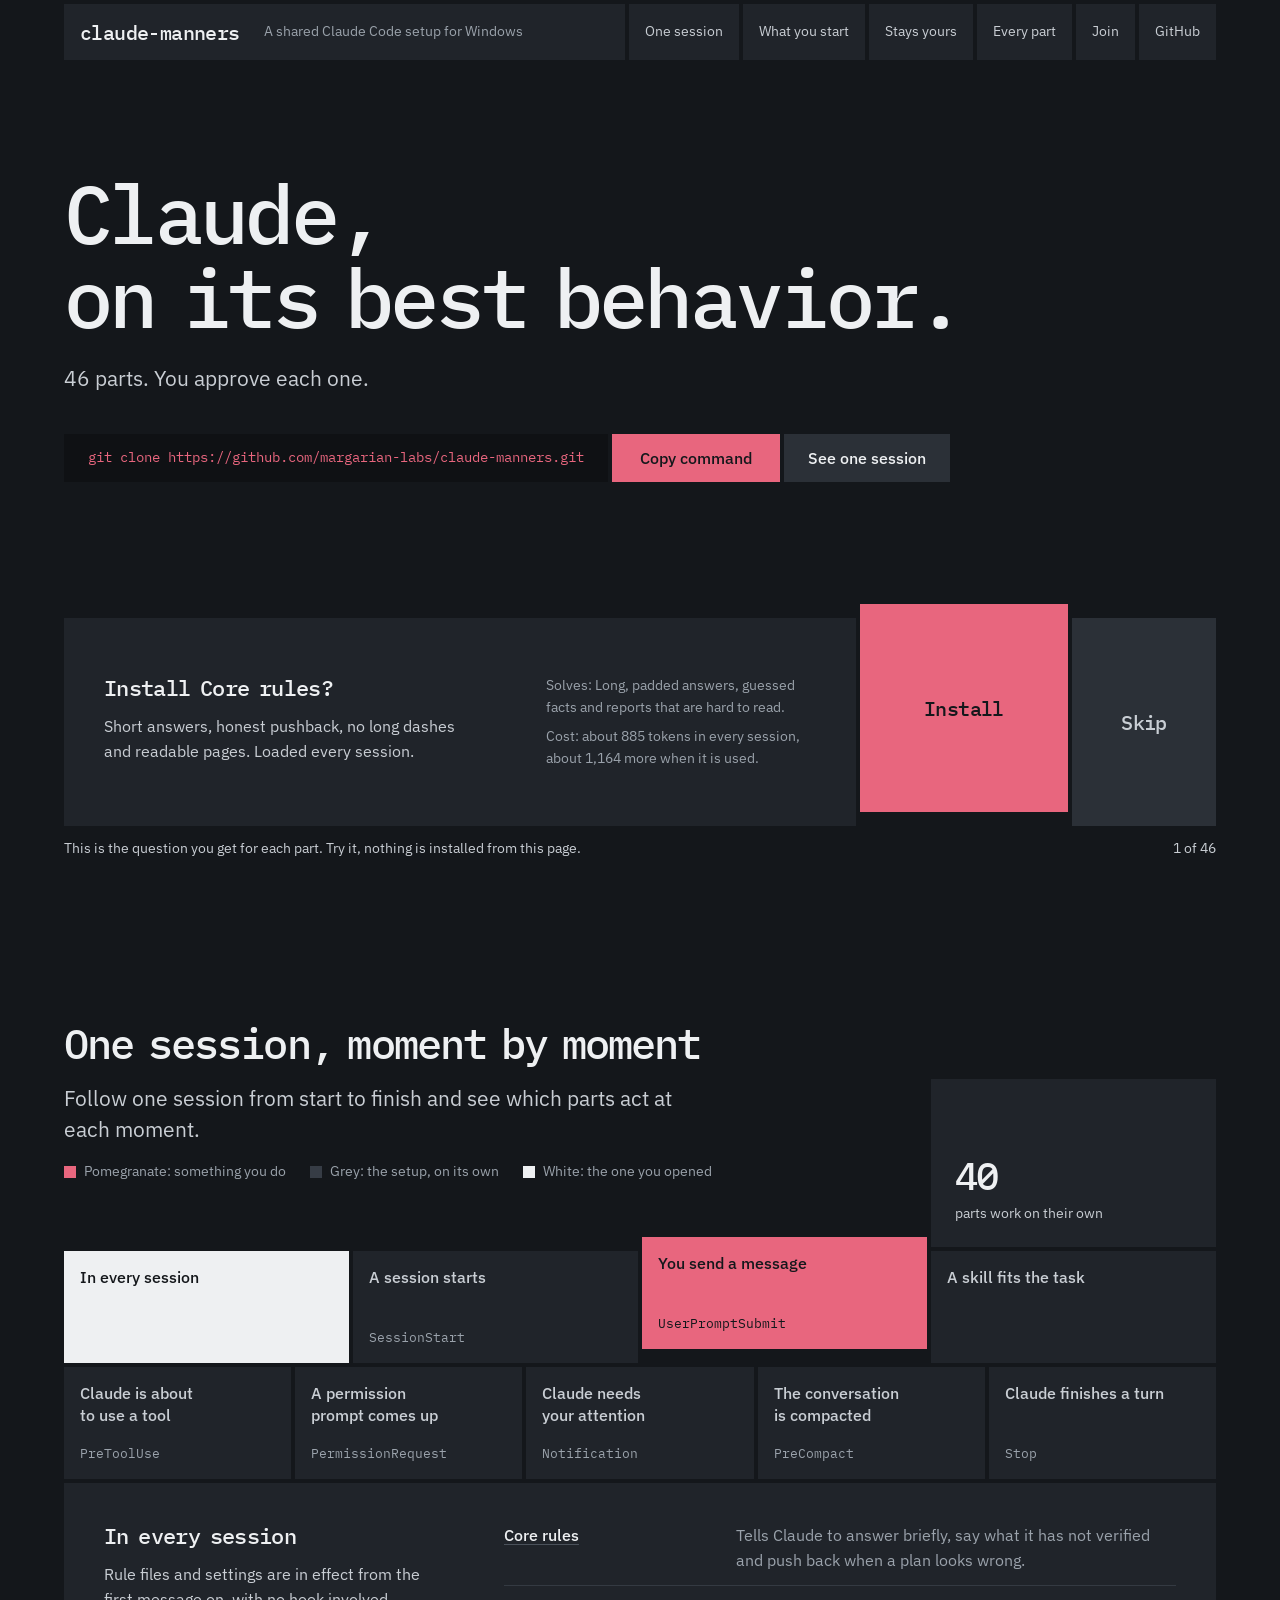
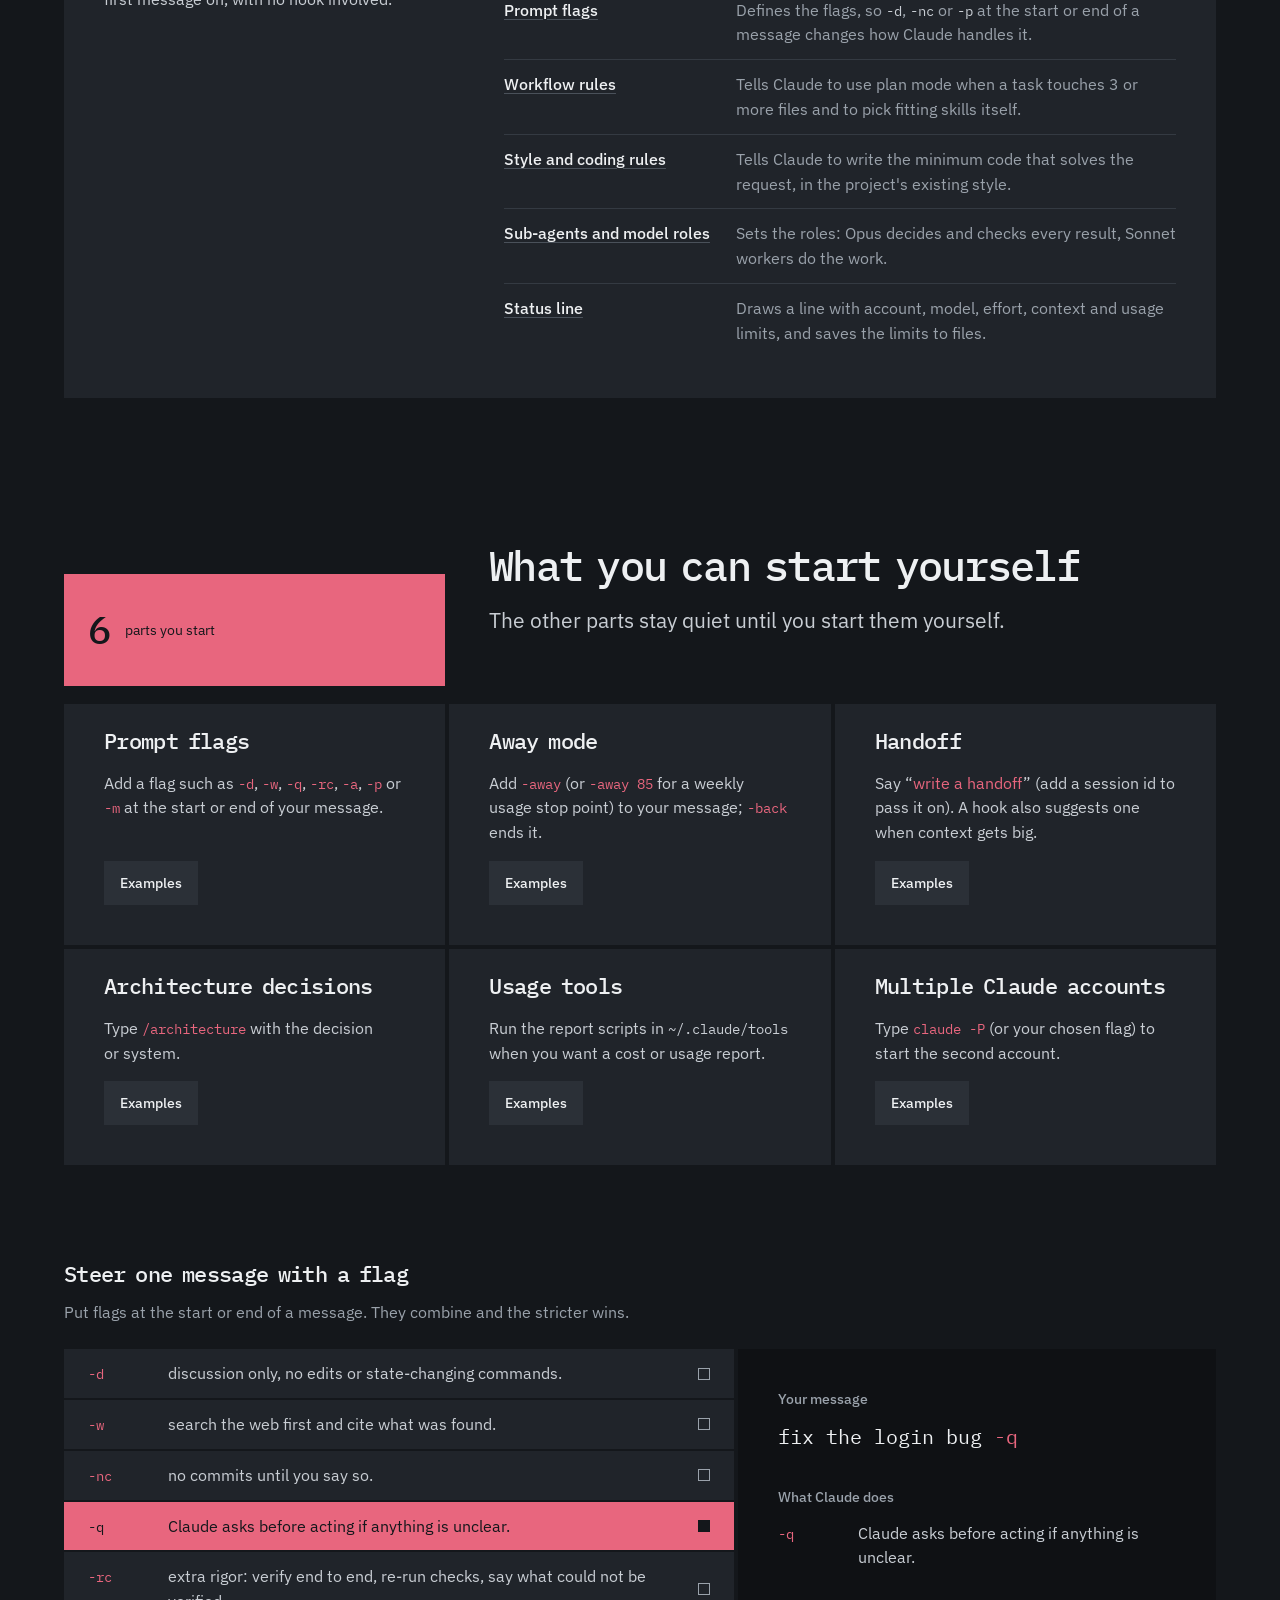
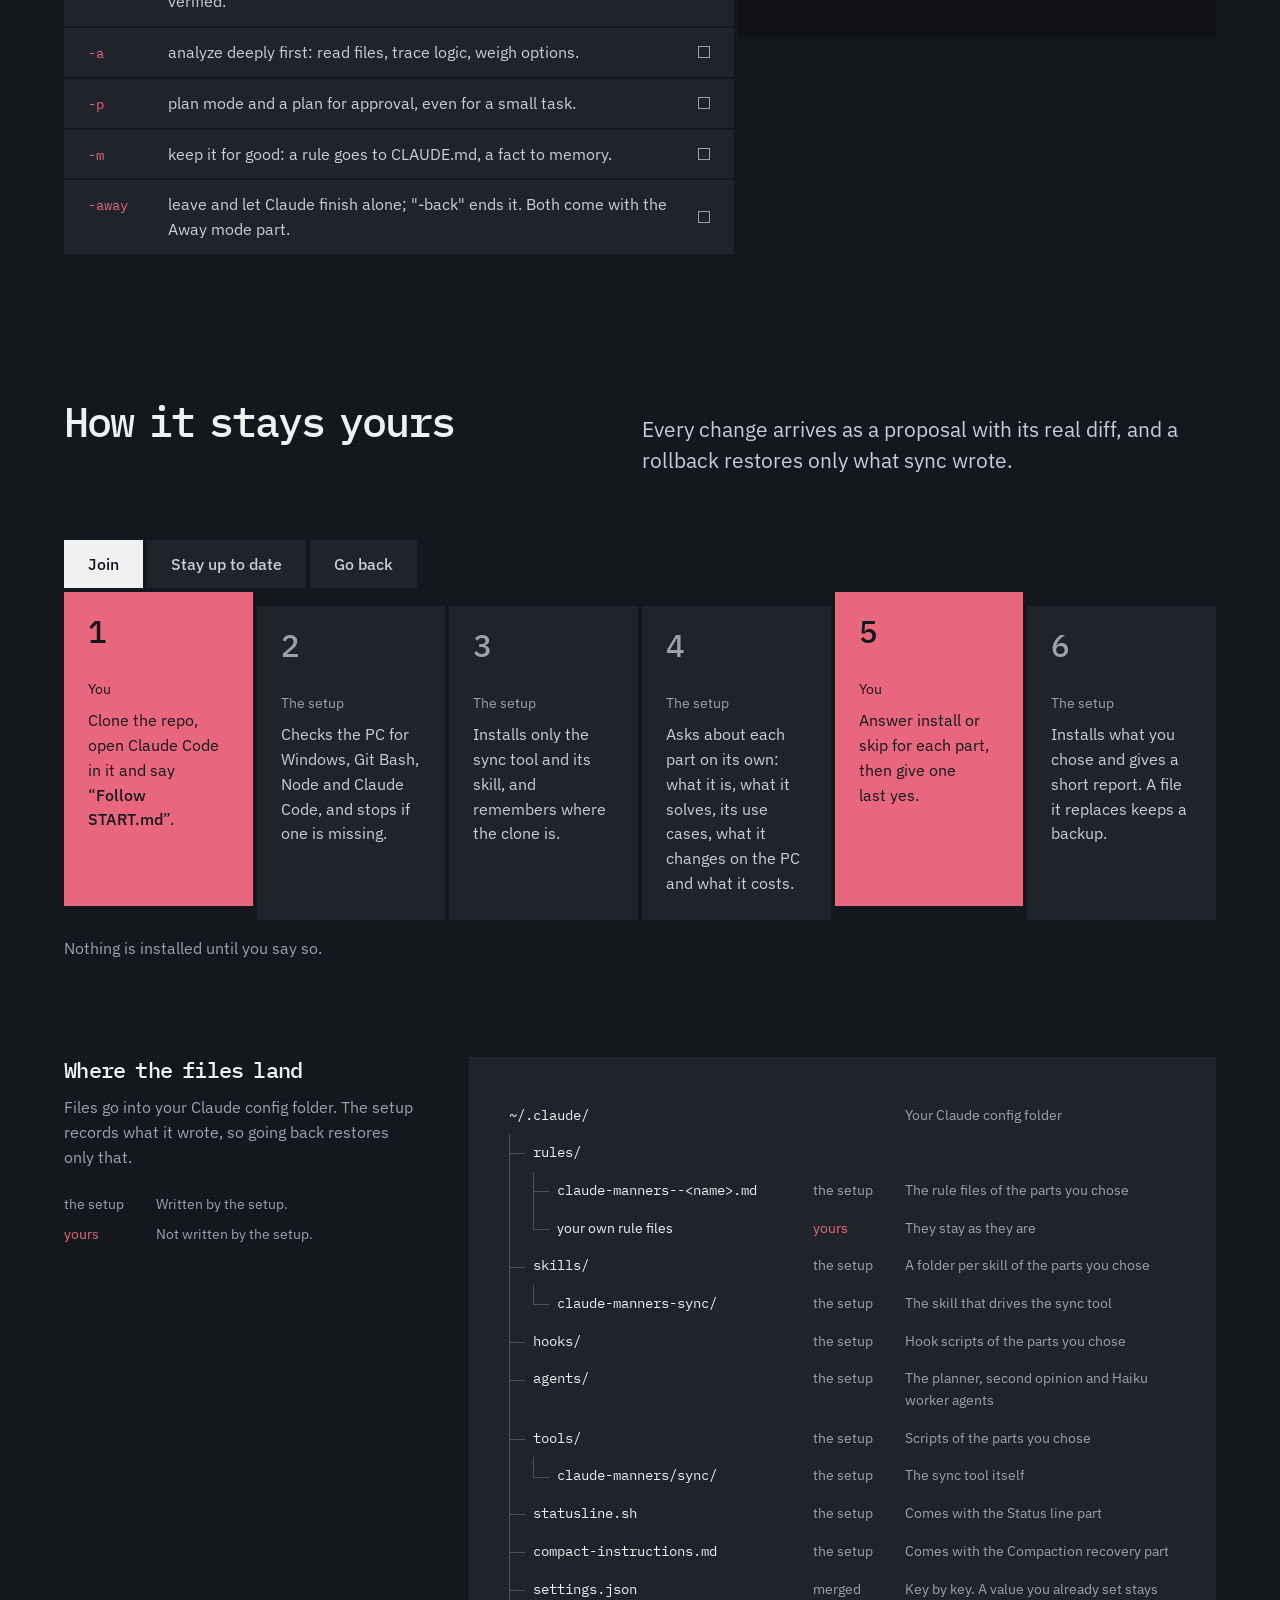
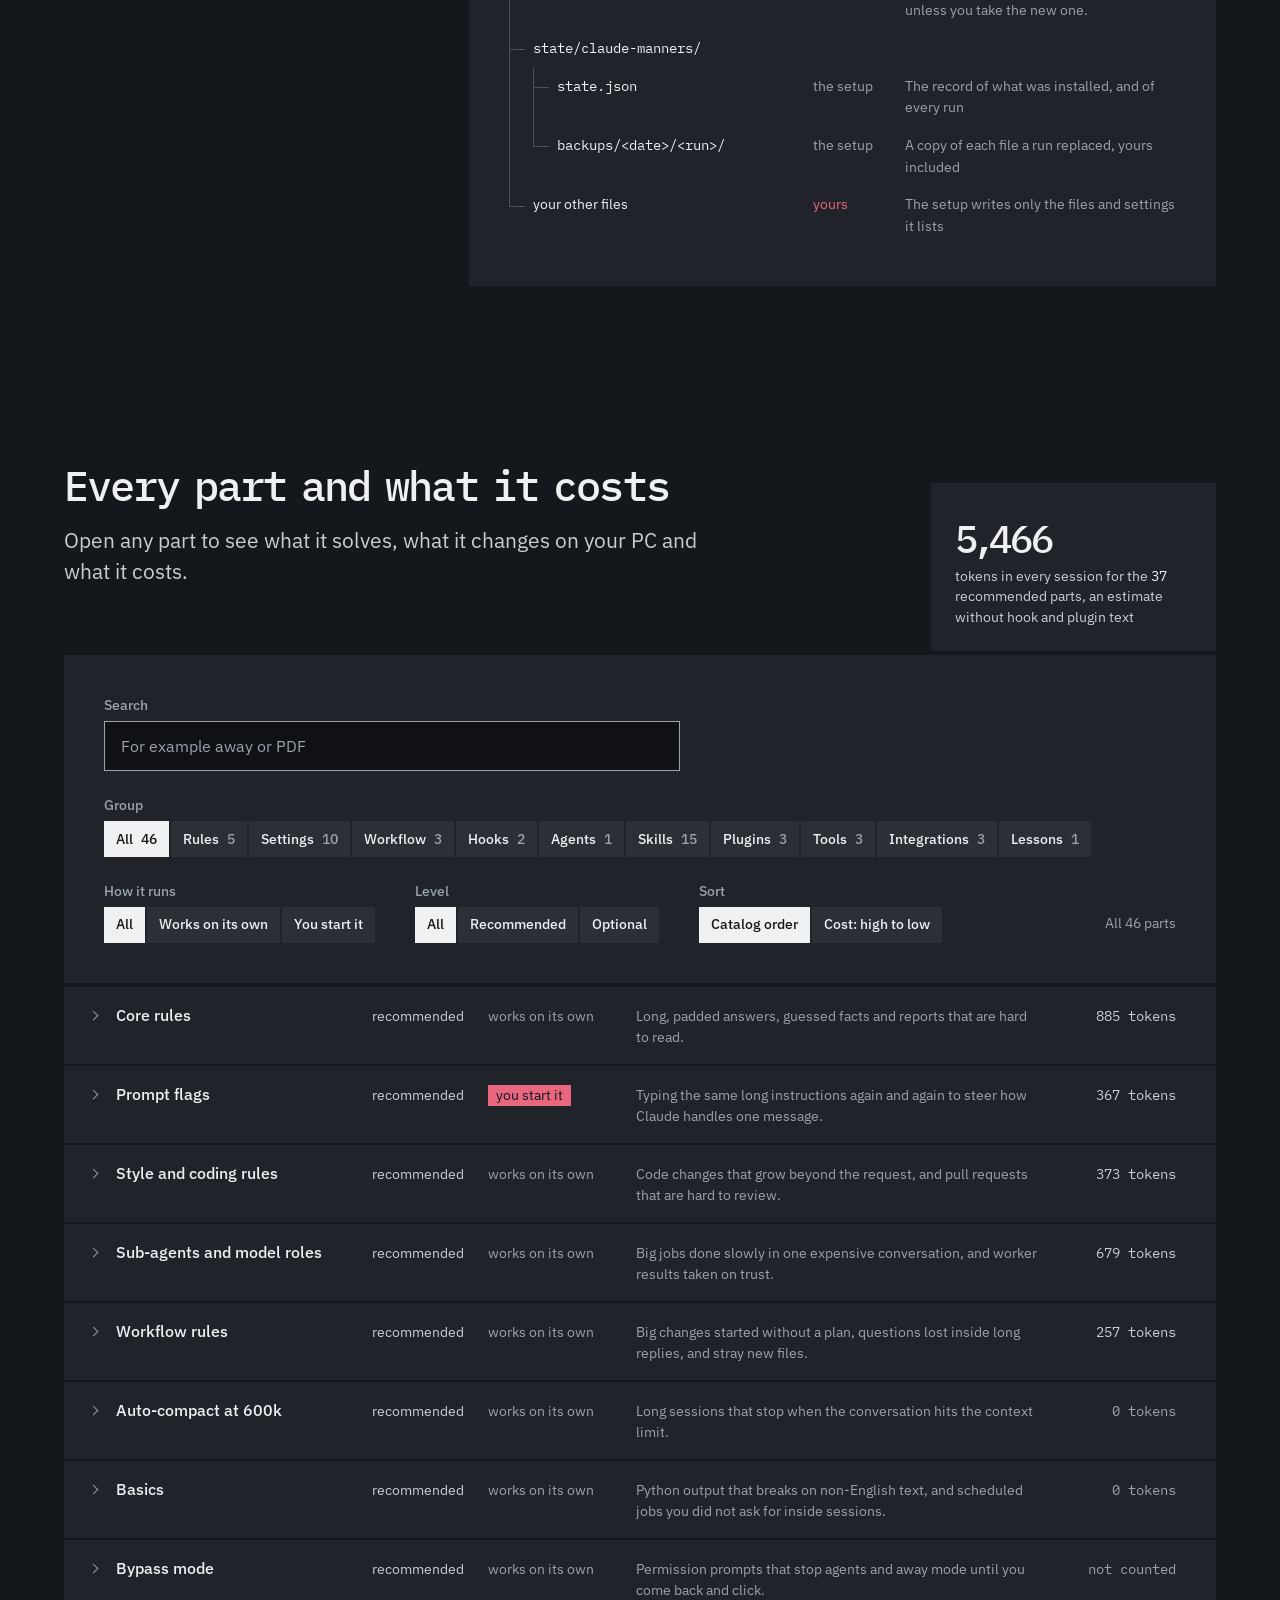
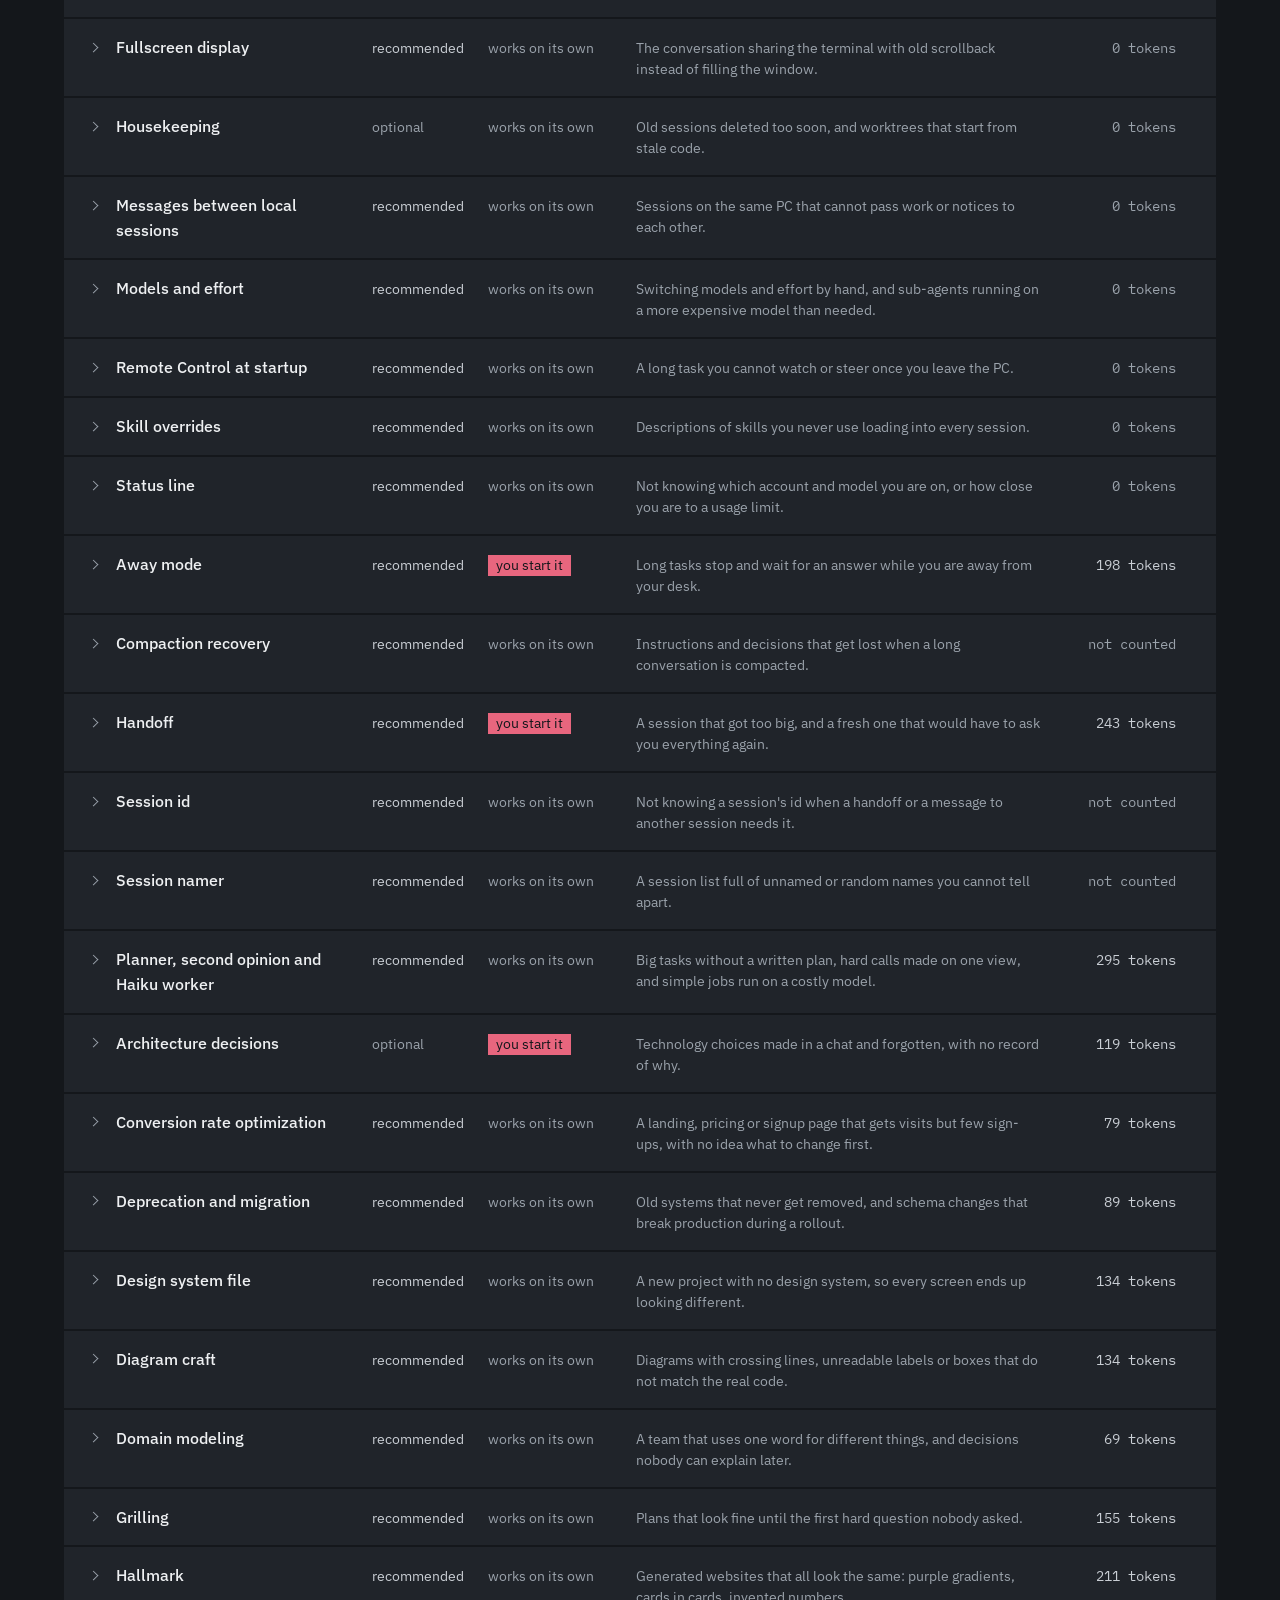
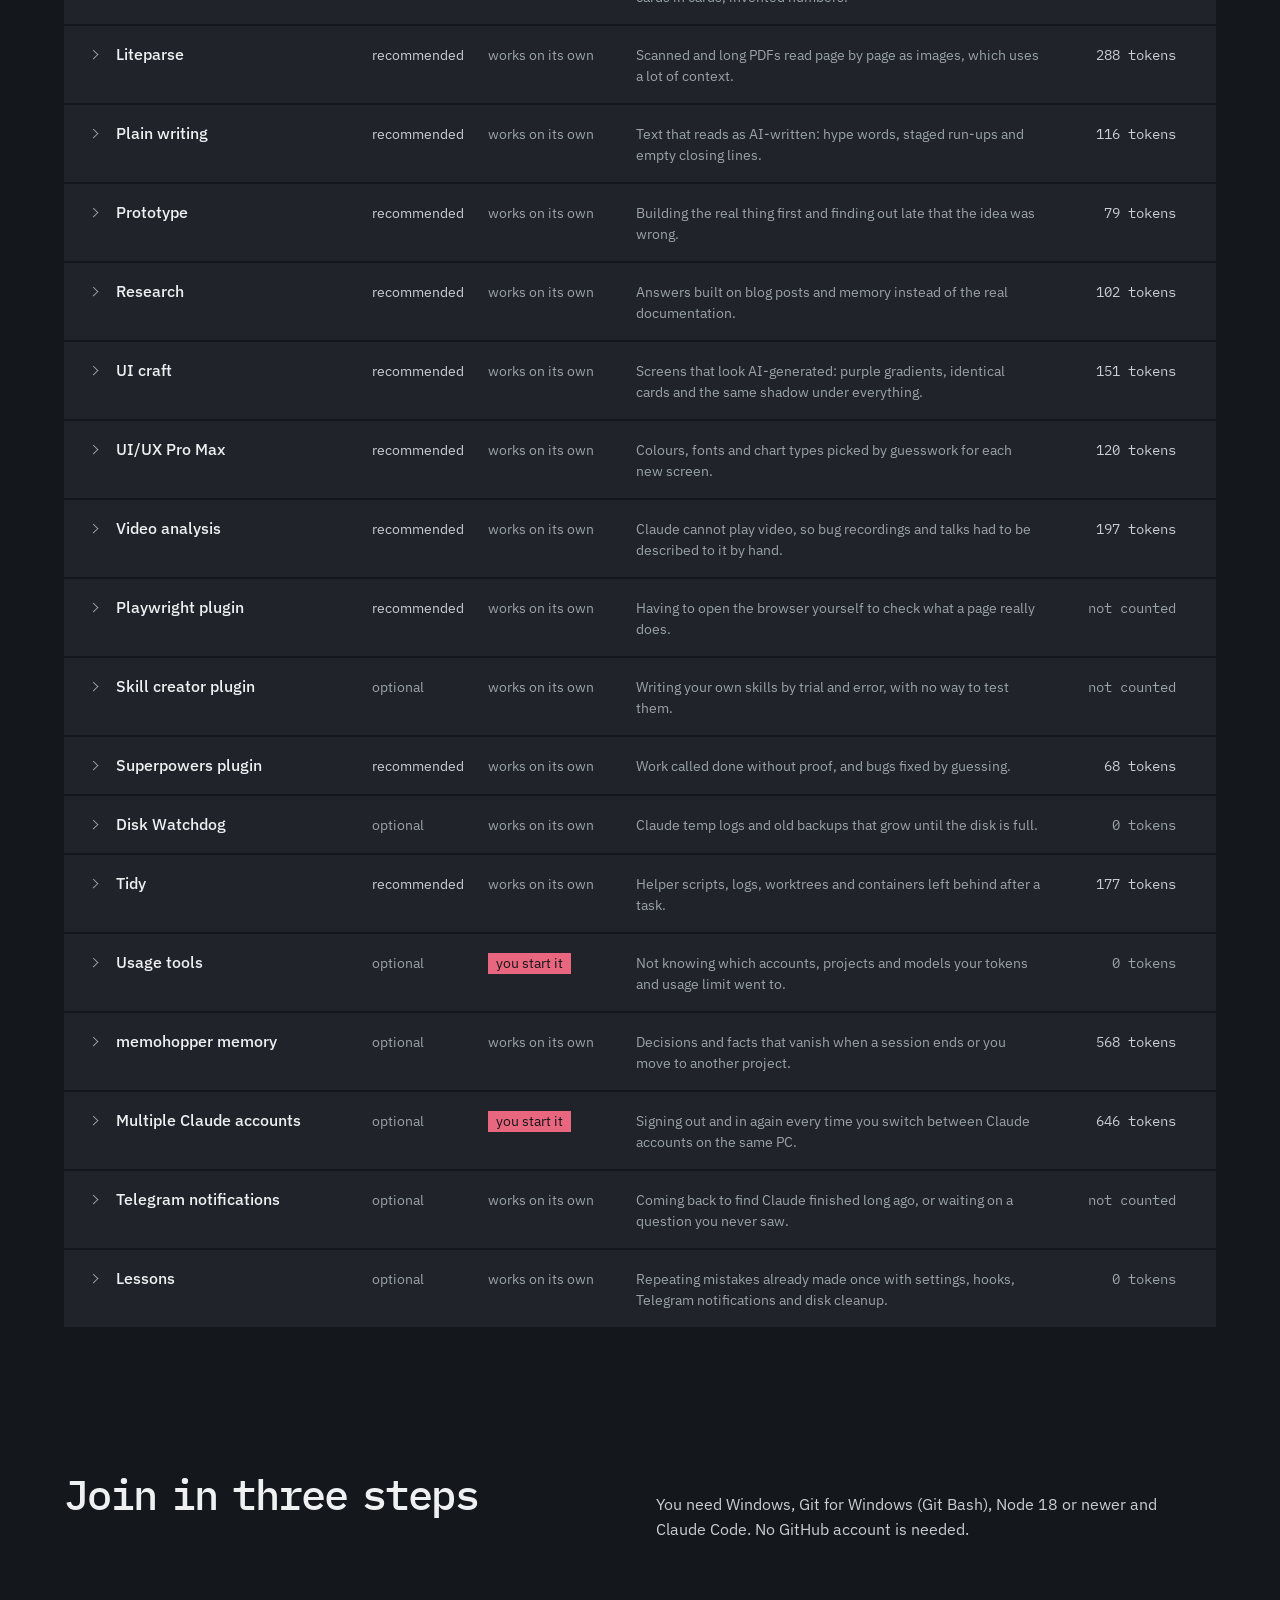
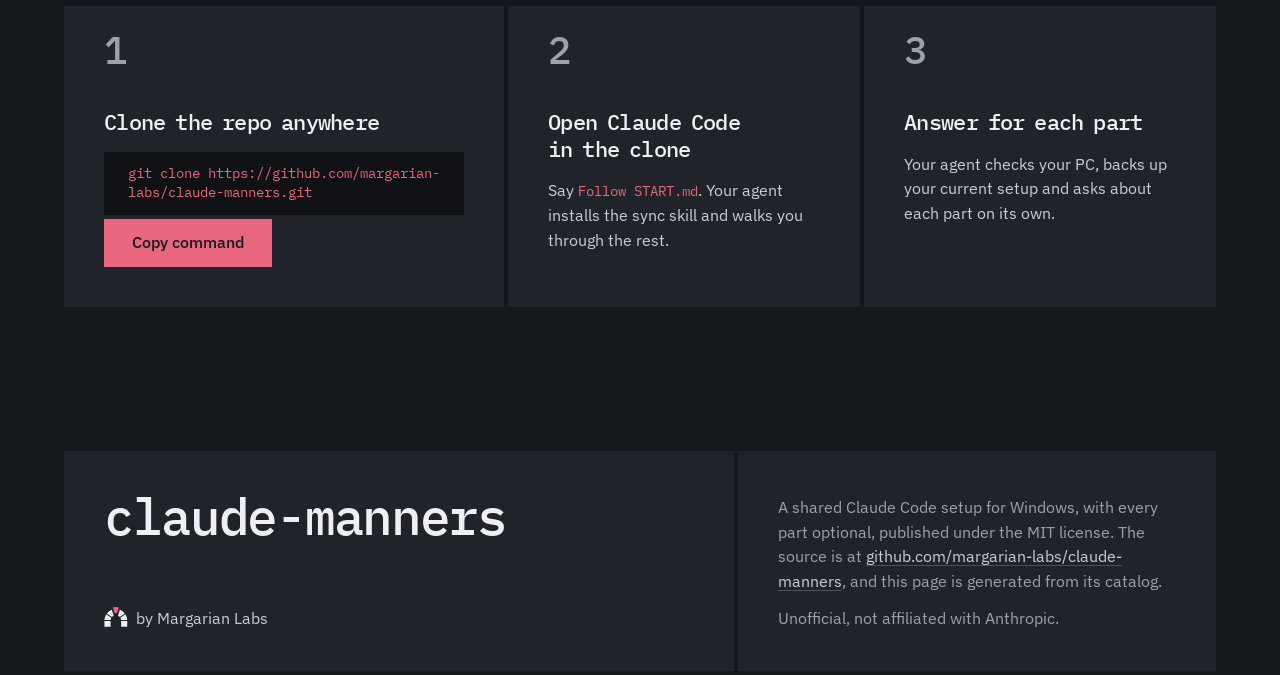
==== commit 119115e8: "Refresh token counts after the rename, neutral paths in tests Co-Authored-By: Claude Opus 5.5 <norep" ====
--- a/docs/index.html
+++ b/docs/index.html
@@ -3,52 +3,51 @@
 <head>
 <meta charset="utf-8">
 <meta name="viewport" content="width=device-width, initial-scale=1">
-<title>claude-setup, a shared Claude Code setup for Windows</title>
+<title>claude-manners: Claude, on its best behavior</title>
 <meta name="description" content="A shared Claude Code setup for Windows in optional parts: you approve every change and can undo any.">
 <meta property="og:type" content="website">
-<meta property="og:title" content="claude-setup, a shared Claude Code setup for Windows">
+<meta property="og:title" content="claude-manners: Claude, on its best behavior">
 <meta property="og:description" content="A shared Claude Code setup for Windows in optional parts: you approve every change and can undo any.">
-<meta property="og:url" content="https://margarian-labs.github.io/claude-setup/">
-<meta property="og:image" content="https://margarian-labs.github.io/claude-setup/share.png">
+<meta property="og:url" content="https://margarian-labs.github.io/claude-manners/">
+<meta property="og:image" content="https://margarian-labs.github.io/claude-manners/share.png">
 <meta property="og:image:width" content="1280">
 <meta property="og:image:height" content="640">
-<meta property="og:image:alt" content="claude-setup by Margarian Labs. Every part optional, you approve each one.">
+<meta property="og:image:alt" content="claude-manners by Margarian Labs. Claude, on its best behavior. Every part optional, you approve each one.">
 <meta name="twitter:card" content="summary_large_image">
 <link rel="icon" type="image/svg+xml" href="data:image/svg+xml,%3Csvg xmlns='http://www.w3.org/2000/svg' viewBox='3 3 58 58'%3E%3Cstyle%3E.e%7Bfill:%23fff;stroke:%23fff;stroke-width:4;stroke-linejoin:round%7D.i%7Bfill:%2315181C%7D.k%7Bfill:%23B0304A%7D@media (prefers-color-scheme:dark)%7B.e%7Bdisplay:none%7D.i%7Bfill:%23EEF0F2%7D.k%7Bfill:%23E8667E%7D%7D%3C/style%3E%3Cpath class='e' d='M58.97 37.2A27 27 0 0 0 54.58 23.7L42.82 32.24A12.5 12.5 0 0 1 44.43 37.2ZM53.05 21.6A27 27 0 0 0 41.57 13.25L37.08 27.08A12.5 12.5 0 0 1 41.29 30.14ZM22.43 13.25A27 27 0 0 0 10.95 21.6L22.71 30.14A12.5 12.5 0 0 1 26.92 27.08ZM9.42 23.7A27 27 0 0 0 5.03 37.2L19.57 37.2A12.5 12.5 0 0 1 21.18 32.24ZM5 39.8H19.5V53.5H5ZM44.5 39.8H59V53.5H44.5ZM39.1 7.45A27 27 0 0 0 24.9 7.45L29.39 21.27A12.5 12.5 0 0 1 34.61 21.27Z'/%3E%3Cpath class='i' d='M58.97 37.2A27 27 0 0 0 54.58 23.7L42.82 32.24A12.5 12.5 0 0 1 44.43 37.2ZM53.05 21.6A27 27 0 0 0 41.57 13.25L37.08 27.08A12.5 12.5 0 0 1 41.29 30.14ZM22.43 13.25A27 27 0 0 0 10.95 21.6L22.71 30.14A12.5 12.5 0 0 1 26.92 27.08ZM9.42 23.7A27 27 0 0 0 5.03 37.2L19.57 37.2A12.5 12.5 0 0 1 21.18 32.24ZM5 39.8H19.5V53.5H5ZM44.5 39.8H59V53.5H44.5Z'/%3E%3Cpath class='k' d='M39.1 7.45A27 27 0 0 0 24.9 7.45L29.39 21.27A12.5 12.5 0 0 1 34.61 21.27Z'/%3E%3C/svg%3E">
-<link href="https://fonts.googleapis.com/css2?family=Host+Grotesk:wght@400;500&family=Atkinson+Hyperlegible+Mono:wght@400;500&display=swap" rel="stylesheet">
+<link href="https://fonts.googleapis.com/css2?family=IBM+Plex+Mono:wght@400;500&family=IBM+Plex+Sans:wght@400;500&display=swap" rel="stylesheet">
 <style>
-/* Hallmark · shape: Stat-Led · genre: modern-minimal · theme: Console (deal 2/3, seed dark-demo-claude-setup-shared-d05f·6dde4852·2026-11-25·r0) · job: join · draw: 2b6145
- * hero: Corridor · nav: masthead · footer: colophon block · imagery: the product · signature: the part count set as a reading at graphic scale, then each section's figure coloured by who acts, amber for you and cool for the setup · console: graphite
- * axes: dark/grotesk-sans/chromatic-amber · posture: restrained · contrast: pass · fold: pass · copy: verbatim · v2.0.0 */
-/* Hallmark · pre-emit critique: P4 H4 E4 S4 R4 V3 · weakest: V, a centred figure over a headline is the familiar stat page; the masthead, the figure cell cut into each section head and the join set as rows on a band move it off that template */
-/* Hallmark · waive 39b · each session trail row holds two lines, the moment and its hook event name · the session trail is a list of moments a visitor reads down, so a row is as tall as its two lines */
-/* Hallmark · dismissed 41 · the page is dark only, so the panels inherit the ink colour set on body */
-/* Hallmark · dismissed F4 · the pressed button is a chosen filter in the cool tint, the amber copy button stays the one primary */
+/* Hallmark · shape: Workbench · genre: modern-minimal · theme: brand · redesign: full · brand: Margarian Labs (spec 2026-11-25) · job: join
+ * paper: #14171B · accent: #E8667E · display: IBM Plex Mono · body: IBM Plex Sans · hero: Counter · nav: slab of stones · footer: mast course · signature: the install question as a course of stones, the visitor's yes as the raised pomegranate keystone
+ * axes: dark/mono/chromatic-pomegranate · posture: restrained · contrast: pass · fold: pass · copy: verbatim · v2.0.0 */
+/* Hallmark · pre-emit critique: P5 H4 E4 S5 R4 V4 · weakest: R, the raised stone could become decoration; it is kept to what the visitor does, so most screens have one or none */
+/* Hallmark · finish-review: subagent · 8 findings · 7 resolved 1 unresolved (the Join heading is the owner's wording) · gap: none */
+/* Hallmark · dismissed F4 · the copy button, the Install stone and a chosen filter differ on purpose: an action, an answer in the demo and a state */
 /* Hallmark · answered F1 · the part text is the catalog word for word, where straight quotes mark the words a person types */
 /* Hallmark · answered F2 · the three periods sit in catalog text that the install question prints unchanged */
+/* Hallmark · reworded "46 parts. You approve each one." to "Claude, on its best behavior." · the owner made the slogan the headline and this line the one under it */
 :root {
   color-scheme: dark;
   --space-3xs: 2px; --space-2xs: 4px; --space-xs: 8px; --space-sm: 12px; --space-md: 16px; --space-lg: 24px; --space-xl: 40px; --space-2xl: 64px; --space-3xl: 96px; --space-4xl: 144px;
   --text-xs: 0.8125rem; --text-sm: 0.875rem; --text-md: 1rem; --text-lg: 1.25rem; --text-xl: 1.5625rem; --text-2xl: 1.953rem; --text-3xl: 2.441rem;
-  --text-display-s: clamp(2.25rem, 4vw + 0.5rem, 3.75rem); --text-display: clamp(2.75rem, 5vw + 1rem, 5.25rem);
-  --text-section: clamp(2rem, 2.5vw + 1rem, 3.5rem); --text-title: clamp(1.25rem, 0.75vw + 0.875rem, 1.625rem); --text-lead: clamp(1.125rem, 0.35vw + 1rem, 1.375rem);
+  --text-display: clamp(2.5rem, 6.4vw, 6.25rem);
+  --text-section: clamp(1.875rem, 2.2vw + 0.875rem, 2.875rem); --text-title: clamp(1.25rem, 0.5vw + 1rem, 1.5rem); --text-lead: clamp(1.125rem, 0.5vw + 0.9375rem, 1.5rem);
   --ease-out: cubic-bezier(0.16, 1, 0.3, 1); --ease-in: cubic-bezier(0.7, 0, 0.84, 0); --ease-in-out: cubic-bezier(0.65, 0, 0.35, 1);
   --dur-micro: 120ms; --dur-short: 220ms; --dur-long: 420ms;
-  --color-error: oklch(72% 0.15 27); --color-success: oklch(76% 0.13 150);
   --container: 1440px; --gutter: 64px; --gap-columns: 32px; --section-gap-s: 120px; --section-gap: 144px; --section-gap-l: 176px;
+  --seam: 4px; --raise: 14px;
   --z-base: 1; --z-raised: 10; --z-dropdown: 100; --z-sticky: 200; --z-sticky-nav: 300; --z-modal: 400; --z-toast: 500; --z-tooltip: 600;
-  --color-paper: oklch(17% 0.008 250); --color-paper-2: oklch(21% 0.009 250); --color-paper-3: oklch(13.5% 0.007 250);
-  --color-ink: oklch(95% 0.005 250); --color-ink-2: oklch(83% 0.008 250); --color-muted: oklch(71% 0.01 250);
-  --color-rule: oklch(31% 0.01 250); --color-rule-2: oklch(42% 0.012 250);
-  --color-accent: oklch(82% 0.15 80); --color-accent-ink: oklch(18% 0.04 75); --color-accent-soft: oklch(29% 0.05 80); --color-focus: oklch(82% 0.15 80);
-  --color-cool: oklch(77% 0.12 245); --color-cool-soft: oklch(29% 0.05 245);
-  --color-ok: oklch(76% 0.15 150); --color-ok-soft: oklch(24.5% 0.03 150); --color-bad: oklch(70% 0.17 25); --color-bad-soft: oklch(24.5% 0.035 25);
+  --color-paper: #14171B; --color-paper-2: #20242A; --color-paper-3: #0F1114;
+  --color-stone: #2B3037; --color-stone-hover: #363C45;
+  --color-ink: #EEF0F2; --color-ink-2: #C9CED4; --color-muted: #9AA2AB;
+  --color-rule: #343A42; --color-rule-2: #4A515A;
+  --color-accent: #E8667E; --color-accent-hover: #EE8093; --color-accent-ink: #14171B; --color-focus: #EEF0F2;
   --color-brand: #E8667E;
-  --font-display: "Host Grotesk", ui-sans-serif, system-ui, sans-serif; --font-body: var(--font-display);
-  --font-outlier: "Atkinson Hyperlegible Mono", ui-monospace, monospace;
-  --radius-card: 10px; --radius-pill: 6px; --rule-hair: 1px;
+  --font-display: "IBM Plex Mono", ui-monospace, monospace; --font-body: "IBM Plex Sans", ui-sans-serif, system-ui, sans-serif;
+  --font-outlier: var(--font-display);
+  --radius-card: 0; --radius-pill: 0; --rule-hair: 1px;
   --shadow-card: none;
-  --tracking-display: -0.03em; --display-weight: 500;
+  --tracking-display: -0.045em; --word-display: -0.2em; --display-weight: 500;
 }
 *, *::before, *::after { box-sizing: border-box; }
 html, body { overflow-x: clip; }
@@ -75,205 +74,225 @@
 @media (max-width: 60rem) { :root { --gutter: 24px; --section-gap-s: 80px; --section-gap: 96px; --section-gap-l: 120px; } }
 @media (max-width: 40rem) { :root { --gutter: 16px; --section-gap-s: 56px; --section-gap: 72px; --section-gap-l: 96px; --gap-columns: 16px; } }
 @media (prefers-reduced-motion: reduce) { *:not(.keep-motion), *:not(.keep-motion)::before, *:not(.keep-motion)::after { animation-duration: 0.01ms !important; animation-iteration-count: 1 !important; transition-duration: 0.01ms !important; scroll-behavior: auto !important; } }
-/* photographs: duotone paper-3 ink */
-[data-slot]:has(> img) { isolation: isolate; background: var(--color-ink); outline: 1px solid color-mix(in oklab, var(--color-ink) 8%, transparent); outline-offset: -1px; }
-[data-slot] > img { z-index: 0; filter: grayscale(1) contrast(1.08); mix-blend-mode: multiply; }
-[data-slot]:has(> img)::before { content: ""; position: absolute; inset: 0; z-index: 1; background: var(--color-paper-3); mix-blend-mode: lighten; pointer-events: none; }
 .measured { font-family: var(--font-outlier); font-size: var(--text-sm); font-variant-numeric: tabular-nums slashed-zero; }
-.btn { display: inline-flex; align-items: center; gap: var(--space-xs); white-space: nowrap; border: var(--rule-hair) solid var(--color-rule-2); border-radius: var(--radius-pill); padding: var(--space-sm) var(--space-md); background: var(--color-paper-2); color: var(--color-ink); font-weight: 500; line-height: 1.2; text-decoration: none; cursor: pointer; transition: background-color var(--dur-short) var(--ease-out), border-color var(--dur-short) var(--ease-out); }
-.btn:hover { background: var(--color-paper-3); border-color: var(--color-muted); }
-.btn:active { background: var(--color-paper-3); border-color: var(--color-ink-2); }
-.btn[disabled], .btn[aria-disabled="true"] { color: var(--color-muted); border-color: var(--color-rule); cursor: not-allowed; }
-.btn--primary { background: var(--color-accent); border-color: var(--color-accent); color: var(--color-accent-ink); }
-.btn--primary:hover { background: color-mix(in oklab, var(--color-accent) 88%, var(--color-ink)); border-color: color-mix(in oklab, var(--color-accent) 88%, var(--color-ink)); }
-.btn--primary:active { background: color-mix(in oklab, var(--color-accent) 80%, var(--color-paper-3)); border-color: color-mix(in oklab, var(--color-accent) 80%, var(--color-paper-3)); }
-.btn[aria-pressed="true"] { background: var(--color-cool-soft); border-color: var(--color-cool); color: var(--color-ink); }
-.chip { display: inline-flex; align-items: center; border: var(--rule-hair) solid var(--color-rule); border-radius: 4px; padding: var(--space-3xs) var(--space-xs); font-size: var(--text-xs); font-weight: 500; line-height: 1.4; color: var(--color-muted); white-space: nowrap; }
-.chip--you { background: var(--color-accent-soft); border-color: var(--color-accent-soft); color: var(--color-accent); }
-.chip--auto { background: var(--color-cool-soft); border-color: var(--color-cool-soft); color: var(--color-cool); }
-.panels { display: grid; gap: var(--rule-hair); background: var(--color-rule); border: var(--rule-hair) solid var(--color-rule); border-radius: var(--radius-card); overflow: hidden; }
-.panels > * { background: var(--color-paper-2); min-width: 0; }
-.field { width: 100%; border: var(--rule-hair) solid var(--color-muted); border-radius: var(--radius-pill); padding: var(--space-sm) var(--space-md); background: var(--color-paper-3); color: var(--color-ink); transition: border-color var(--dur-short) var(--ease-out); }
+.btn { display: inline-flex; align-items: center; justify-content: center; gap: var(--space-xs); min-height: 3rem; white-space: nowrap; border: 0; padding: var(--space-sm) var(--space-lg); background: var(--color-stone); color: var(--color-ink); font-weight: 500; line-height: 1.2; text-decoration: none; cursor: pointer; transition: background-color var(--dur-short) var(--ease-out), color var(--dur-short) var(--ease-out); }
+.btn:hover { background: var(--color-stone-hover); }
+.btn:active { background: var(--color-rule-2); }
+.btn[disabled], .btn[aria-disabled="true"] { opacity: 0.55; cursor: not-allowed; }
+.btn--primary { background: var(--color-accent); color: var(--color-accent-ink); }
+.btn--primary:hover { background: var(--color-accent-hover); }
+.btn--primary:active { background: color-mix(in oklab, var(--color-accent) 85%, var(--color-paper-3)); }
+.btn[aria-pressed="true"] { background: var(--color-ink); color: var(--color-paper); }
+.chip { font-size: var(--text-sm); line-height: 1.5; color: var(--color-muted); white-space: nowrap; }
+.chip--you { color: var(--color-accent); }
+.field { width: 100%; min-height: 3rem; border: var(--rule-hair) solid var(--color-muted); padding: var(--space-sm) var(--space-md); background: var(--color-paper-3); color: var(--color-ink); transition: border-color var(--dur-short) var(--ease-out); }
 .field::placeholder { color: var(--color-muted); }
 .field:hover { border-color: var(--color-ink-2); }
-.num-sep { margin-inline: -0.22em; }
-
-.site-skip { position: absolute; left: var(--space-md); top: calc(-1 * var(--space-3xl)); z-index: var(--z-toast); padding: var(--space-xs) var(--space-md); border-radius: var(--radius-pill); background: var(--color-ink); color: var(--color-paper); }
+.field:focus-visible { outline-offset: -2px; }
+.num-sep { margin-inline: -0.1em; }
+
+h1, h2, h3 { word-spacing: var(--word-display); }
+h2 { line-height: 1.12; }
+h3 { letter-spacing: -0.03em; word-spacing: -0.12em; }
+
+.site-skip { position: absolute; left: var(--space-md); top: calc(-1 * var(--space-3xl)); z-index: var(--z-toast); padding: var(--space-xs) var(--space-md); background: var(--color-ink); color: var(--color-paper); }
 .site-skip:focus-visible { top: var(--space-md); }
 
-.site-nav__bar { display: grid; grid-template-columns: minmax(0, 1fr) auto minmax(0, 1fr); align-items: center; column-gap: var(--gap-columns); min-height: 4.5rem; border-bottom: var(--rule-hair) solid var(--color-rule); }
-.site-nav__mark { grid-column: 2; grid-row: 1; font-size: var(--text-2xl); font-weight: 500; line-height: 1.1; text-decoration: none; white-space: nowrap; }
-.site-nav__links { grid-column: 1; grid-row: 1; display: flex; gap: var(--space-lg); margin: 0; padding: 0; list-style: none; }
-.site-nav__links--end { grid-column: 3; justify-content: flex-end; }
-.site-nav__links a { display: block; padding-block: var(--space-sm); font-size: var(--text-sm); color: var(--color-ink-2); text-decoration: none; white-space: nowrap; transition: color var(--dur-short) var(--ease-out); }
-.site-nav__links a:hover, .site-nav__links a:active { color: var(--color-ink); }
-
-.site-hero { display: grid; align-items: center; min-height: min(calc(100dvh - 4.5rem), 60rem); padding-block: var(--space-xl) var(--space-2xl); }
-.site-hero__inner { display: grid; justify-items: center; text-align: center; }
-.site-hero h1 { display: grid; justify-items: center; row-gap: var(--space-sm); max-width: none; font-size: var(--text-display-s); }
-.site-hero__figure { display: block; font-family: var(--font-outlier); font-size: clamp(7rem, 20vw, 18rem); font-weight: 400; line-height: 0.9; letter-spacing: -0.04em; font-variant-numeric: tabular-nums slashed-zero; }
-.site-hero .lead { max-width: 44ch; margin-top: var(--space-lg); color: var(--color-ink-2); text-wrap: balance; }
-.site-hero__actions { display: grid; justify-items: center; row-gap: var(--space-sm); margin-top: var(--space-xl); }
-.site-hero__buttons { display: flex; flex-wrap: wrap; justify-content: center; gap: var(--space-xs); }
-.site-hero__second { background: transparent; white-space: nowrap; }
-
-.site-cmd { display: block; padding: var(--space-sm) var(--space-md); border: var(--rule-hair) solid var(--color-rule); border-radius: var(--radius-pill); background: var(--color-paper-3); color: var(--color-accent); line-height: calc(var(--text-md) * 1.2); text-align: left; }
+.site-nav__bar { display: grid; grid-template-columns: minmax(0, 1fr) repeat(6, auto); gap: var(--seam); padding-top: var(--seam); }
+.site-nav__links { display: contents; margin: 0; padding: 0; list-style: none; }
+.site-nav__bar a { display: flex; align-items: center; min-height: 3.5rem; padding-inline: var(--space-md); background: var(--color-paper-2); color: var(--color-ink-2); font-size: var(--text-sm); text-decoration: none; white-space: nowrap; transition: background-color var(--dur-short) var(--ease-out), color var(--dur-short) var(--ease-out); }
+.site-nav__bar a:hover, .site-nav__bar a:active { background: var(--color-stone); color: var(--color-ink); }
+.site-nav__bar .site-nav__mark { font-family: var(--font-display); font-size: var(--text-lg); font-weight: 500; letter-spacing: -0.03em; color: var(--color-ink); }
+.site-nav__bar .site-nav__mark { gap: var(--space-2xs) var(--space-lg); }
+.site-nav__what { font-family: var(--font-body); font-size: var(--text-sm); font-weight: 400; letter-spacing: 0; color: var(--color-muted); white-space: nowrap; }
+@media (min-width: 60.01rem) and (max-width: 76rem) { .site-nav__what { display: none; } }
+
+.site-hero { min-height: min(calc(100dvh - 3.75rem), 54rem); display: grid; }
+.site-hero__inner { display: grid; grid-template-rows: minmax(0, 1fr) auto; row-gap: var(--space-2xl); padding-block: var(--space-xl); }
+.site-hero__text { align-self: center; display: grid; justify-items: start; }
+.site-hero h1 { max-width: none; font-size: var(--text-display); line-height: 1.02; word-spacing: -0.22em; }
+.site-hero h1 span { display: block; }
+.site-hero .lead { margin-top: var(--space-lg); color: var(--color-ink-2); }
+.site-hero__actions { display: flex; flex-wrap: wrap; align-items: stretch; gap: var(--seam); margin-top: var(--space-xl); }
+
+.site-cmd { display: flex; align-items: center; min-height: 3rem; padding: var(--space-sm) var(--space-lg); background: var(--color-paper-3); color: var(--color-accent); line-height: 1.4; }
 .site-typed { color: var(--color-accent); }
-.site-copy { justify-content: center; min-width: 9.75em; white-space: nowrap; }
-.site-copy:focus-visible { outline: 2px solid var(--color-focus); outline-offset: 2px; }
-.site-copy[data-copied] { background: var(--color-ok-soft); border-color: var(--color-ok-soft); color: var(--color-ok); }
-.site-clone { display: flex; flex-wrap: wrap; gap: var(--space-xs); }
-
-.site-section { --site-gap: var(--section-gap); padding-top: var(--site-gap); scroll-margin-top: calc(-1 * var(--site-gap)); }
-#session { --site-gap: var(--space-3xl); }
-#yours { --site-gap: var(--section-gap-s); }
+.site-copy { min-width: 10.5rem; }
+.site-copy[data-copied], .site-copy[data-copied]:hover { background: var(--color-ink); color: var(--color-paper); }
+.site-clone { display: flex; flex-wrap: wrap; gap: var(--seam); }
+
+.ask { display: grid; grid-template-columns: minmax(0, 1fr) 13rem 9rem; gap: var(--seam); }
+.ask__stone { display: grid; grid-template-columns: minmax(0, 7fr) minmax(0, 5fr); column-gap: var(--space-2xl); align-content: center; min-height: 13rem; padding: var(--space-lg) var(--space-xl); background: var(--color-paper-2); }
+.ask__stone:last-child { grid-column: 1 / -1; }
+.ask__q { font-family: var(--font-display); font-size: var(--text-title); font-weight: 500; line-height: 1.2; letter-spacing: -0.03em; word-spacing: -0.12em; text-wrap: balance; }
+.ask__what { margin-top: var(--space-sm); max-width: 48ch; color: var(--color-ink-2); }
+.ask__facts { display: grid; align-content: center; row-gap: var(--space-xs); font-size: var(--text-sm); color: var(--color-muted); }
+.ask__btn { border: 0; padding: var(--space-md); font-family: var(--font-display); font-size: var(--text-lg); font-weight: 500; letter-spacing: -0.03em; cursor: pointer; transition: transform var(--dur-long) var(--ease-out), background-color var(--dur-short) var(--ease-out); }
+.ask__yes { background: var(--color-accent); color: var(--color-accent-ink); transform: translateY(calc(-1 * var(--raise))); }
+.ask__yes:hover { background: var(--color-accent-hover); }
+.ask__yes:active, .ask__yes.is-in { transform: none; transition-duration: var(--dur-micro); }
+.ask__no { background: var(--color-stone); color: var(--color-ink-2); }
+.ask__no:hover { background: var(--color-stone-hover); color: var(--color-ink); }
+.ask__no:active { background: var(--color-rule-2); }
+.ask__yes:has(+ .ask__no[hidden]) { grid-column: 2 / -1; }
+.ask__foot { display: flex; flex-wrap: wrap; justify-content: space-between; gap: var(--space-2xs) var(--space-lg); margin-top: var(--space-sm); font-size: var(--text-sm); color: var(--color-ink-2); }
+.ask__foot p { max-width: none; }
+.ask__count { font-variant-numeric: tabular-nums; }
+
+.site-section { --site-gap: var(--section-gap); padding-top: var(--site-gap); scroll-margin-top: calc(-1 * var(--site-gap) + var(--space-xl)); }
+#session { --site-gap: var(--section-gap-s); }
 #parts { --site-gap: var(--section-gap-l); }
 
-.site-head { display: grid; grid-template-columns: repeat(12, minmax(0, 1fr)); column-gap: var(--gap-columns); margin-bottom: var(--space-2xl); border-top: var(--rule-hair) solid var(--color-rule); }
-.site-head__text { grid-column: 1 / span 8; display: grid; align-content: start; row-gap: var(--space-md); padding-top: var(--space-xl); }
+.site-head { display: grid; grid-template-columns: repeat(4, minmax(0, 1fr)); column-gap: var(--seam); align-items: end; margin-bottom: var(--seam); }
+.site-head__text { grid-column: span 3; display: grid; row-gap: var(--space-md); padding: 0 var(--space-xl) var(--space-2xl) 0; }
 .site-head .lead { color: var(--color-ink-2); }
-.site-stat { grid-column: 10 / span 3; display: grid; align-content: start; row-gap: var(--space-xs); padding: var(--space-xl) 0 0 var(--space-lg); border-left: var(--rule-hair) solid var(--color-rule); font-size: var(--text-sm); font-weight: 500; line-height: 1.4; color: var(--color-muted); }
-.site-stat__num { font-family: var(--font-outlier); font-size: var(--text-section); font-weight: 400; line-height: 1; letter-spacing: -0.04em; font-variant-numeric: tabular-nums slashed-zero; color: var(--color-ink); }
-.site-stat .measured { color: var(--color-ink); }
-.site-stat--auto .site-stat__num { color: var(--color-cool); }
-.site-stat--you .site-stat__num { color: var(--color-accent); }
-.site-head--split { align-items: baseline; }
-.site-head--split h2 { grid-column: 1 / span 6; padding-top: var(--space-xl); }
+.site-stat { display: grid; align-content: end; row-gap: var(--space-xs); min-height: 10.5rem; padding: var(--space-lg); background: var(--color-paper-2); font-size: var(--text-sm); line-height: 1.45; color: var(--color-ink-2); }
+.site-stat__num { font-family: var(--font-outlier); font-size: var(--text-3xl); font-weight: 500; line-height: 1; letter-spacing: -0.05em; font-variant-numeric: tabular-nums slashed-zero; color: var(--color-ink); }
+.site-stat .measured { font-size: inherit; color: var(--color-ink); }
+.site-stat--you, .site-stat--you .site-stat__num { color: var(--color-accent-ink); }
+.site-stat--you { background: var(--color-accent); margin-bottom: var(--raise); }
+#start .site-head { grid-template-columns: repeat(3, minmax(0, 1fr)); }
+#start .site-head__text { order: 2; grid-column: span 2; padding-inline: var(--space-xl) 0; }
+#start .site-stat { grid-template-columns: auto minmax(0, 1fr); align-content: center; align-items: center; column-gap: var(--space-md); min-height: 7rem; }
+.site-head--split { grid-template-columns: repeat(12, minmax(0, 1fr)); align-items: baseline; margin-bottom: var(--space-2xl); }
+.site-head--split h2 { grid-column: 1 / span 6; }
 .site-head--split .lead { grid-column: 7 / span 6; }
 
-.site-join { margin-top: var(--section-gap); padding-block: var(--section-gap-s); border-block: var(--rule-hair) solid var(--color-rule); background: var(--color-paper-2); }
-.site-join__grid, .site-foot__grid { display: grid; grid-template-columns: repeat(12, minmax(0, 1fr)); column-gap: var(--gap-columns); }
-.site-join__head { grid-column: 1 / span 4; display: grid; align-content: start; row-gap: var(--space-lg); }
-.site-join__needs { max-width: 40ch; color: var(--color-ink-2); }
-.site-steps { grid-column: 5 / span 8; margin: 0; padding: 0; list-style: none; counter-reset: site-step; }
-.site-step { display: grid; grid-template-columns: var(--space-2xl) minmax(0, 1fr); padding-block: var(--space-lg); border-top: var(--rule-hair) solid var(--color-rule); counter-increment: site-step; }
-.site-step:first-child { padding-top: 0; border-top: 0; }
-.site-step:last-child { padding-bottom: 0; }
-.site-step::before { content: counter(site-step); font-size: var(--text-title); font-weight: 500; line-height: 1.2; color: var(--color-muted); }
-.site-step__body { display: grid; justify-items: start; row-gap: var(--space-sm); }
-.site-step__line { max-width: 60ch; color: var(--color-muted); }
-
-.site-foot { padding-block: var(--space-2xl) var(--space-3xl); }
-.site-foot__brand { grid-column: 1 / span 4; display: grid; align-content: start; justify-items: start; row-gap: var(--space-sm); }
-.site-foot__mark { font-size: var(--text-xl); font-weight: 500; line-height: 1.2; }
+.site-join { padding-top: var(--section-gap); }
+.site-join__head { display: grid; grid-template-columns: repeat(12, minmax(0, 1fr)); column-gap: var(--gap-columns); align-items: baseline; margin-bottom: var(--space-2xl); }
+.site-join__head h2 { grid-column: 1 / span 6; }
+.site-join__needs { grid-column: 7 / span 6; max-width: 52ch; color: var(--color-ink-2); }
+.site-steps { display: grid; grid-template-columns: minmax(0, 5fr) minmax(0, 4fr) minmax(0, 4fr); gap: var(--seam); margin: 0; padding: 0; list-style: none; counter-reset: site-step; }
+.site-step { display: grid; grid-template-rows: auto minmax(0, 1fr); row-gap: var(--space-xl); min-height: 16rem; padding: var(--space-lg) var(--space-xl) var(--space-xl); background: var(--color-paper-2); counter-increment: site-step; }
+.site-step::before { content: counter(site-step); font-family: var(--font-outlier); font-size: var(--text-3xl); font-weight: 500; line-height: 1; color: var(--color-muted); }
+.site-step__body { display: grid; align-content: start; justify-items: start; row-gap: var(--space-md); }
+.site-step__line { max-width: 44ch; color: var(--color-ink-2); }
+
+.site-foot { padding-block: var(--section-gap) var(--seam); }
+.site-foot__grid { display: grid; grid-template-columns: minmax(0, 7fr) minmax(0, 5fr); gap: var(--seam); }
+.site-foot__brand, .site-foot__text { padding: var(--space-xl); background: var(--color-paper-2); }
+.site-foot__brand { display: grid; align-content: space-between; justify-items: start; row-gap: var(--space-2xl); min-height: 13rem; }
+.site-foot__mark { font-family: var(--font-display); font-size: clamp(1.75rem, 4vw, 3.5rem); font-weight: 500; line-height: 1; letter-spacing: -0.045em; }
 .site-foot__by { display: inline-flex; align-items: center; column-gap: var(--space-xs); color: var(--color-ink); text-decoration: none; }
 .site-foot__by span { color: var(--color-ink-2); transition: color var(--dur-short) var(--ease-out); }
 .site-foot__by:hover span, .site-foot__by:active span { color: var(--color-ink); }
 .site-foot__logo { flex: none; width: calc(1.4rem * 56 / 53); height: 1.4rem; fill: currentColor; }
 .site-foot__logo-key { fill: var(--color-brand); }
-.site-foot__text { grid-column: 5 / span 8; max-width: 60ch; color: var(--color-muted); }
-.site-foot__text a { text-decoration-color: var(--color-rule-2); transition: color var(--dur-short) var(--ease-out), text-decoration-color var(--dur-short) var(--ease-out); }
-.site-foot__text a:hover, .site-foot__text a:active { color: var(--color-accent); text-decoration-color: var(--color-accent); }
+.site-foot__text { display: grid; align-content: end; row-gap: var(--space-sm); color: var(--color-muted); }
+.site-foot__text a { color: var(--color-ink-2); overflow-wrap: anywhere; text-decoration-color: var(--color-rule-2); transition: color var(--dur-short) var(--ease-out); }
+.site-foot__text a:hover, .site-foot__text a:active { color: var(--color-ink); }
 
 @media (max-width: 60rem) {
-  .site-nav__bar { display: flex; flex-wrap: wrap; justify-content: center; column-gap: var(--space-lg); min-height: 0; padding-bottom: var(--space-xs); }
-  .site-nav__mark { flex: 0 0 100%; margin-bottom: var(--space-xs); padding-block: var(--space-md); border-bottom: var(--rule-hair) solid var(--color-rule); text-align: center; }
-  .site-nav__links { display: contents; }
-  .site-nav__links a { font-size: var(--text-md); }
-  .site-hero { min-height: 0; padding-block: var(--space-2xl) var(--space-xl); }
-  #session { --site-gap: var(--space-xl); }
-  .site-head, .site-join__grid, .site-foot__grid { display: block; }
-  .site-stat { display: flex; align-items: baseline; column-gap: var(--space-sm); margin-top: var(--space-lg); padding: var(--space-md) 0 0; border-left: 0; border-top: var(--rule-hair) solid var(--color-rule); }
-  .site-head--split .lead { margin-top: var(--space-md); }
-  .site-steps { margin-top: var(--space-xl); }
-  .site-step { grid-template-columns: var(--space-xl) minmax(0, 1fr); }
-  .site-foot__text { margin-top: var(--space-md); }
-}
-.sx-legend { display: flex; flex-wrap: wrap; gap: var(--space-xs) var(--space-lg); margin-bottom: var(--space-lg); font-size: var(--text-sm); color: var(--color-muted); }
+  .site-nav__bar { grid-template-columns: repeat(3, minmax(0, 1fr)); }
+  .site-nav__bar a { justify-content: center; min-height: 3rem; padding-inline: var(--space-2xs); }
+  .site-nav__bar .site-nav__mark { grid-column: 1 / -1; flex-wrap: wrap; justify-content: flex-start; padding: var(--space-sm) var(--space-md); }
+  .site-hero { min-height: 0; }
+  .site-hero__inner { padding-block: var(--space-2xl) var(--space-xl); }
+  .site-cmd { flex: 1 1 100%; }
+  .site-hero__actions .btn { flex: 1 1 auto; }
+  .ask { grid-template-columns: minmax(0, 2fr) minmax(0, 1fr); row-gap: calc(var(--seam) + var(--raise)); }
+  .ask__stone { grid-column: 1 / -1; grid-template-columns: minmax(0, 1fr); row-gap: var(--space-md); min-height: 19rem; padding: var(--space-lg); }
+  .ask__btn { min-height: 3.5rem; }
+  .ask__yes:has(+ .ask__no[hidden]) { grid-column: 1 / -1; }
+  .site-head, #start .site-head, .site-head.site-head--split, .site-join__head { grid-template-columns: minmax(0, 1fr); row-gap: var(--space-md); }
+    .site-head--split h2, .site-join__head h2, .site-head--split .lead, .site-join__needs { grid-column: 1 / -1; }
+  .site-head__text, #start .site-head__text { order: 0; grid-column: 1 / -1; padding: 0 0 var(--space-sm); }
+  #start .site-stat { min-height: 0; margin-bottom: 0; }
+  .site-stat { grid-template-columns: auto minmax(0, 1fr); align-items: center; align-content: center; column-gap: var(--space-md); min-height: 0; padding: var(--space-md) var(--space-lg); }
+  .site-steps { grid-template-columns: minmax(0, 1fr); }
+  .site-step { row-gap: var(--space-lg); min-height: 0; padding: var(--space-lg); }
+  .site-foot__grid { grid-template-columns: minmax(0, 1fr); }
+  .site-foot__brand, .site-foot__text { padding: var(--space-lg); }
+}
+.sx-legend { display: flex; flex-wrap: wrap; gap: var(--space-xs) var(--space-lg); max-width: none; font-size: var(--text-sm); color: var(--color-muted); }
 .sx-key { display: inline-flex; align-items: center; gap: var(--space-xs); }
-.sx-key::before { content: ""; flex-shrink: 0; width: var(--space-xs); height: var(--space-xs); border-radius: var(--space-3xs); background: var(--color-cool); }
+.sx-key::before { content: ""; flex-shrink: 0; width: var(--space-sm); height: var(--space-sm); background: var(--color-stone-hover); }
 .sx-key--you::before { background: var(--color-accent); }
-
-.moments { list-style: none; max-width: 64rem; margin: 0; padding: 0 0 0 var(--space-2xs); }
-.moment { position: relative; display: grid; padding: 0 0 var(--space-xl) var(--space-lg); border-left: var(--rule-hair) solid var(--color-rule-2); }
-.moment:last-child { padding-bottom: 0; }
-.moment::before { content: ""; position: absolute; left: calc(var(--space-2xs) * -1 - var(--rule-hair)); top: var(--space-xs); width: var(--space-xs); height: var(--space-xs); border-radius: var(--space-3xs); background: var(--color-cool); }
-.moment[data-actor="you"]::before { background: var(--color-accent); }
+.sx-key--open::before { background: var(--color-ink); }
+
+.moments { display: grid; gap: var(--seam); list-style: none; margin: 0; padding: 0; }
+.moment { display: grid; padding: var(--space-lg); background: var(--color-paper-2); }
 .moment::after { content: attr(data-event); grid-row: 2; font-family: var(--font-outlier); font-size: var(--text-sm); color: var(--color-muted); }
 .moment[data-event=""]::after { content: none; }
-.moment__title { grid-row: 1; font-size: var(--text-lg); }
-.moment__what { grid-row: 3; max-width: 60ch; margin-top: var(--space-xs); color: var(--color-ink-2); }
+.moment__title { grid-row: 1; max-width: none; font-size: var(--text-lg); }
+.moment__what { grid-row: 3; max-width: 46ch; margin-top: var(--space-xs); color: var(--color-ink-2); }
 .moment__parts { grid-row: 4; list-style: none; margin: var(--space-md) 0 0; padding: 0; }
 .sx-flag { white-space: nowrap; color: var(--color-ink-2); }
 .moment__parts li { display: grid; gap: var(--space-2xs) var(--space-lg); padding: var(--space-sm) 0; border-top: var(--rule-hair) solid var(--color-rule); }
 .moment__parts a { justify-self: start; color: var(--color-ink); font-weight: 500; text-decoration-color: var(--color-rule-2); transition: color var(--dur-short) var(--ease-out), text-decoration-color var(--dur-short) var(--ease-out); }
-.moment__parts a:hover { color: var(--color-accent); text-decoration-color: currentColor; }
+.moment__parts a:hover { text-decoration-color: currentColor; }
 .moment__does { color: var(--color-muted); }
 @media (min-width: 40rem) {
   .moment__parts li { grid-template-columns: minmax(0, 13rem) minmax(0, 1fr); }
 }
 
-.sx-on .moments { max-width: none; padding: 0; border: var(--rule-hair) solid var(--color-rule); border-radius: var(--radius-card); background: var(--color-paper-2); overflow: hidden; }
-.sx-on .moment { display: block; padding: 0; border: 0; }
-.sx-on .moment::before, .sx-on .moment::after { content: none; }
-.sx-on .moment__title { grid-row: auto; max-width: none; font-size: var(--text-md); letter-spacing: 0; }
-.sx-tab { --sx-mid: calc(var(--space-sm) + 0.75em); position: relative; display: flex; flex-direction: column; align-items: flex-start; width: 100%; min-height: 3rem; padding: var(--space-sm) var(--space-md) var(--space-sm) calc(var(--space-xl) + var(--space-xs)); border: 0; background: transparent; color: var(--color-ink-2); font-weight: 500; line-height: 1.5; text-align: left; cursor: pointer; transition: background-color var(--dur-short) var(--ease-out), color var(--dur-short) var(--ease-out); }
-.sx-tab::before { content: ""; position: absolute; left: var(--space-lg); top: 0; bottom: 0; width: var(--rule-hair); background: var(--color-rule-2); }
-.sx-tab::after { content: ""; position: absolute; left: calc(var(--space-lg) - var(--space-2xs)); top: var(--sx-mid); width: var(--space-xs); height: var(--space-xs); margin-top: calc(var(--space-2xs) * -1); border: var(--rule-hair) solid var(--color-cool); border-radius: var(--space-3xs); background: var(--color-cool-soft); }
-.moment[data-actor="you"] .sx-tab::after { border-color: var(--color-accent); background: var(--color-accent-soft); }
-.moment:first-child .sx-tab::before { top: var(--sx-mid); }
-.moment:last-child .sx-tab::before { bottom: calc(100% - var(--sx-mid)); }
-.sx-tab:hover { color: var(--color-ink); }
-.sx-tab:focus-visible { outline-offset: calc(var(--space-3xs) * -1); }
-.sx-tab[aria-expanded="true"] { background: var(--color-paper-3); color: var(--color-ink); cursor: default; }
-.sx-tab[aria-expanded="true"]::after { background: var(--color-cool); }
-.moment[data-actor="you"] .sx-tab[aria-expanded="true"]::after { background: var(--color-accent); }
-.sx-tab__event { color: var(--color-muted); font-weight: 400; }
-.sx-body { position: relative; padding: var(--space-xs) var(--space-md) var(--space-lg) calc(var(--space-xl) + var(--space-xs)); background: var(--color-paper-3); }
-.sx-body::before { content: ""; position: absolute; left: var(--space-lg); top: 0; bottom: 0; width: var(--rule-hair); background: var(--color-rule-2); }
-.moment:last-child .sx-body::before { content: none; }
+.sx-on .moment { display: block; padding: 0; }
+.sx-on .moment::after { content: none; }
+.sx-on .moment__title { font-size: var(--text-md); font-family: var(--font-body); letter-spacing: 0; word-spacing: 0; }
+.sx-tab { display: flex; flex-direction: column; align-items: flex-start; justify-content: space-between; gap: var(--space-2xs); width: 100%; height: 100%; min-height: 3.5rem; padding: var(--space-sm) var(--space-md); border: 0; background: var(--color-paper-2); color: var(--color-ink-2); font-weight: 500; line-height: 1.35; text-align: left; cursor: pointer; transition: background-color var(--dur-short) var(--ease-out), color var(--dur-short) var(--ease-out), transform var(--dur-long) var(--ease-out); }
+.sx-tab:hover { background: var(--color-stone); color: var(--color-ink); }
+.sx-tab:focus-visible { position: relative; z-index: var(--z-raised); }
+.sx-tab__event { color: var(--color-muted); font-size: var(--text-xs); font-weight: 400; }
+.sx-tab[aria-expanded="true"], .sx-tab[aria-expanded="true"]:hover { background: var(--color-ink); color: var(--color-paper); cursor: default; }
+.sx-tab[aria-expanded="true"] .sx-tab__event { color: var(--color-rule-2); }
+.moment[data-actor="you"] .sx-tab, .moment[data-actor="you"] .sx-tab__event { color: var(--color-accent-ink); }
+.moment[data-actor="you"] .sx-tab, .moment[data-actor="you"] .sx-tab[aria-expanded="true"]:hover { background: var(--color-accent); }
+.moment[data-actor="you"] .sx-tab:hover { background: var(--color-accent-hover); }
+.moment[data-actor="you"] .sx-tab[aria-expanded="true"] { box-shadow: inset 0 calc(-1 * var(--space-2xs)) 0 var(--color-ink); }
+.sx-body { padding: var(--space-lg); background: var(--color-paper-2); }
 .sx-body__title { display: none; }
 .sx-body .moment__parts { margin-top: var(--space-md); }
 .sx-root[data-moved] .sx-body { animation: sx-in var(--dur-short) var(--ease-out); }
 @keyframes sx-in { from { opacity: 0; } }
 
 @media (min-width: 60rem) {
-  .sx-on .moments { display: grid; grid-template-columns: minmax(18rem, 24rem) minmax(0, 1fr); grid-template-rows: repeat(var(--sx-rows), auto) 1fr; }
+  .sx-on .moments { grid-template-columns: repeat(20, minmax(0, 1fr)); grid-template-rows: repeat(2, 7rem); }
   .sx-on .moment { display: contents; }
-  .sx-on .moment__title { grid-column: 1; }
-  .sx-body { grid-column: 2; grid-row: 1 / -1; padding: var(--space-xl); }
-  .sx-body::before { content: none; }
-  .sx-body__title { display: block; font-family: var(--font-display); font-size: var(--text-title); font-weight: var(--display-weight); letter-spacing: var(--tracking-display); line-height: 1.2; color: var(--color-ink); }
-  .sx-body .moment__parts { margin-top: var(--space-lg); }
-}
-.wg-gallery, .wg-flow { margin-top: var(--space-xl); }
-.wg-block { margin-top: var(--space-2xl); }
+  .sx-on .moment__title { grid-column: span 4; grid-row: auto; }
+  .sx-on .moment:nth-child(-n + 4) .moment__title { grid-column: span 5; }
+  .sx-tab { padding: var(--space-md); }
+  .moment[data-actor="you"] .sx-tab { transform: translateY(calc(-1 * var(--raise))); }
+  .moment[data-actor="you"] .sx-tab[aria-expanded="true"] { transform: none; }
+  .sx-body { grid-column: 1 / -1; grid-row: 3; display: grid; grid-template-columns: minmax(0, 4fr) minmax(0, 8fr); column-gap: var(--space-2xl); align-content: start; min-height: 20rem; padding: var(--space-xl); }
+  .sx-body__title { display: block; font-family: var(--font-display); font-size: var(--text-title); font-weight: var(--display-weight); letter-spacing: -0.03em; word-spacing: -0.12em; line-height: 1.2; color: var(--color-ink); text-wrap: balance; }
+  .sx-body .moment__what { grid-row: 2; margin-top: var(--space-sm); }
+  .sx-body .moment__parts { grid-column: 2; grid-row: 1 / span 3; margin-top: 0; }
+  .sx-body .moment__parts li:first-child { padding-top: 0; border-top: 0; }
+}
+.wg-block { margin-top: var(--space-3xl); }
 .wg-head { display: grid; gap: var(--space-sm); margin-bottom: var(--space-lg); }
 .wg-head p { max-width: 65ch; color: var(--color-muted); }
 .wg-label { font-size: var(--text-sm); font-weight: 500; color: var(--color-muted); }
 .wg-typed { color: var(--color-accent); }
-.wg-typed.measured { padding: var(--space-3xs) var(--space-2xs); border-radius: var(--space-2xs); background: var(--color-accent-soft); -webkit-box-decoration-break: clone; box-decoration-break: clone; }
-
-.starts { margin: 0; padding: 0; list-style: none; border-top: var(--rule-hair) solid var(--color-rule); }
-.start { display: grid; grid-template-columns: minmax(0, 3fr) minmax(0, 7fr) auto; gap: var(--space-sm) var(--gap-columns); align-items: baseline; padding-block: var(--space-lg); border-bottom: var(--rule-hair) solid var(--color-rule); }
-.start__title { font-size: var(--text-lg); }
-.start__trigger { max-width: 60ch; color: var(--color-ink-2); }
-.start__cases { display: grid; gap: var(--space-xs); max-width: 70ch; margin: 0; padding: 0; list-style: none; color: var(--color-muted); }
-.start > .start__cases { grid-column: 2; }
+
+.starts { display: grid; grid-template-columns: repeat(3, minmax(0, 1fr)); gap: var(--seam); margin: 0; padding: 0; list-style: none; }
+.start { display: grid; grid-template-rows: auto minmax(0, 1fr) auto; align-content: start; justify-items: start; row-gap: var(--space-md); min-height: 12rem; padding: var(--space-lg) var(--space-xl) var(--space-xl); background: var(--color-paper-2); }
+.start__title { font-size: var(--text-title); }
+.start__trigger { max-width: 44ch; color: var(--color-ink-2); }
+.start__cases { display: grid; gap: var(--space-xs); max-width: 60ch; margin: 0; padding: 0; list-style: none; color: var(--color-muted); }
 .start__more { justify-self: start; font-size: var(--text-sm); color: var(--color-ink-2); text-decoration-color: var(--color-rule-2); transition: color var(--dur-short) var(--ease-out); }
-.start__more:hover { color: var(--color-accent); }
-.start > .start__more, .wg-start__toggle { grid-column: 3; grid-row: 1; }
-.wg-start__toggle { padding: var(--space-xs) var(--space-sm); font-size: var(--text-sm); }
-.wg-start__toggle[aria-expanded="true"] { background: var(--color-paper-3); border-color: var(--color-muted); }
-.wg-start__more { display: grid; gap: var(--space-sm); grid-column: 2; animation: wg-in var(--dur-short) var(--ease-out); }
-
-.wg-flags { display: grid; gap: var(--rule-hair); overflow: hidden; border: var(--rule-hair) solid var(--color-rule); border-radius: var(--radius-card); background: var(--color-rule); }
+.start__more:hover { color: var(--color-ink); }
+.wg-start__toggle { min-height: 2.75rem; padding: var(--space-xs) var(--space-md); font-size: var(--text-sm); }
+.wg-start__toggle[aria-expanded="true"] { background: var(--color-ink); color: var(--color-paper); }
+.wg-start__more { display: grid; gap: var(--space-sm); animation: wg-in var(--dur-short) var(--ease-out); }
+
+.wg-flags { display: grid; gap: var(--seam); }
 .wg-flags.wg-on { grid-template-columns: minmax(0, 7fr) minmax(0, 5fr); }
-.flags { margin: 0; padding: 0; list-style: none; background: var(--color-paper-2); }
-.flag + .flag { border-top: var(--rule-hair) solid var(--color-rule); }
+.flags { display: grid; gap: var(--space-3xs); margin: 0; padding: 0; list-style: none; }
+.flag { background: var(--color-paper-2); }
 .flag, .wg-flag { display: grid; grid-template-columns: var(--space-2xl) minmax(0, 1fr) auto; gap: var(--space-md); align-items: baseline; padding: var(--space-sm) var(--space-lg); }
 .flag__name { color: var(--color-accent); }
-.flag__does { color: var(--color-muted); }
-.wg-on .flag { display: block; padding: 0; }
-.wg-flag { width: 100%; min-height: var(--space-xl); border: 0; background: var(--color-paper-2); color: inherit; text-align: left; cursor: pointer; outline-offset: -2px; transition: background-color var(--dur-short) var(--ease-out); }
-.wg-flag::after { content: ""; align-self: center; width: var(--space-sm); height: var(--space-sm); border: var(--rule-hair) solid var(--color-rule-2); border-radius: var(--space-3xs); transition: background-color var(--dur-short) var(--ease-out), border-color var(--dur-short) var(--ease-out); }
-.wg-flag:hover { background: var(--color-paper-3); }
-.wg-flag[aria-pressed="true"] { background: var(--color-accent-soft); }
-.wg-flag[aria-pressed="true"] .flag__name { color: var(--color-accent); }
-.wg-flag[aria-pressed="true"] .flag__does { color: var(--color-ink); }
-.wg-flag[aria-pressed="true"]::after { border-color: var(--color-accent); background: var(--color-accent); }
-.wg-flags__out { display: grid; align-content: start; gap: var(--space-sm); padding: var(--space-lg); background: var(--color-paper-3); }
-.wg-flags__msg { margin-bottom: var(--space-md); font-size: var(--text-lg); line-height: 1.4; color: var(--color-ink); overflow-wrap: anywhere; }
+.flag__does { color: var(--color-ink-2); }
+.wg-on .flag { display: grid; grid-template-columns: minmax(0, 1fr); padding: 0; }
+.wg-flag { width: 100%; min-height: 3rem; border: 0; background: var(--color-paper-2); color: inherit; text-align: left; cursor: pointer; outline-offset: -2px; transition: background-color var(--dur-short) var(--ease-out), color var(--dur-short) var(--ease-out); }
+.wg-flag::after { content: ""; align-self: center; width: var(--space-sm); height: var(--space-sm); border: var(--rule-hair) solid var(--color-muted); transition: background-color var(--dur-short) var(--ease-out), border-color var(--dur-short) var(--ease-out); }
+.wg-flag:hover { background: var(--color-stone); }
+.wg-flag[aria-pressed="true"] { background: var(--color-accent); }
+.wg-flag[aria-pressed="true"] .flag__name, .wg-flag[aria-pressed="true"] .flag__does { color: var(--color-accent-ink); }
+.wg-flag[aria-pressed="true"]::after { border-color: var(--color-accent-ink); background: var(--color-accent-ink); }
+.wg-flag[aria-pressed="true"]:focus-visible { outline-color: var(--color-accent-ink); }
+.wg-flags__out { display: grid; align-self: start; align-content: start; gap: var(--space-sm); min-height: 18rem; padding: var(--space-xl); background: var(--color-paper-3); }
+.wg-flags__msg { margin-bottom: var(--space-lg); font-size: var(--text-lg); line-height: 1.4; color: var(--color-ink); overflow-wrap: anywhere; }
 .wg-flags__chosen { color: var(--color-accent); }
 .wg-flags__chosen span { white-space: nowrap; }
 .wg-flags__empty { color: var(--color-muted); }
@@ -282,26 +301,30 @@
 .wg-flags__does code { color: var(--color-accent); }
 
 .wg-flow { display: grid; gap: var(--space-xl); }
-.wg-flow.wg-on { gap: var(--space-md); }
+.wg-flow.wg-on { gap: 0; }
 .wg-flow__panel { display: grid; gap: var(--space-md); }
+.wg-on .wg-flow__panel { margin-top: calc(var(--seam) + var(--raise)); }
 .wg-flow__panel.wg-in { animation: wg-in var(--dur-short) var(--ease-out); }
 .wg-flow__note { color: var(--color-muted); }
-.wg-tabs { display: inline-flex; justify-self: start; gap: var(--rule-hair); overflow: hidden; border: var(--rule-hair) solid var(--color-rule); border-radius: var(--radius-pill); background: var(--color-rule); }
-.wg-tab { min-height: var(--space-xl); padding: var(--space-xs) var(--space-md); border: 0; border-bottom: var(--space-3xs) solid var(--color-paper-2); background: var(--color-paper-2); color: var(--color-muted); font-weight: 500; cursor: pointer; outline-offset: -2px; transition: background-color var(--dur-short) var(--ease-out), border-color var(--dur-short) var(--ease-out), color var(--dur-short) var(--ease-out); }
-.wg-tab:hover { border-bottom-color: var(--color-paper-3); background: var(--color-paper-3); color: var(--color-ink); }
-.wg-tab[aria-selected="true"] { border-bottom-color: var(--color-ink); background: var(--color-paper-3); color: var(--color-ink); }
-.wg-steps { display: grid; grid-auto-flow: column; grid-auto-columns: minmax(0, 1fr); gap: var(--rule-hair); overflow: hidden; margin: 0; padding: 0; list-style: none; counter-reset: wg-step; border: var(--rule-hair) solid var(--color-rule); border-radius: var(--radius-card); background: var(--color-rule); }
-.wg-step { display: grid; align-content: start; justify-items: start; gap: var(--space-sm); padding: var(--space-lg); background: var(--color-paper-2); counter-increment: wg-step; }
-.wg-step::before { content: counter(wg-step); margin-bottom: var(--space-md); font-size: var(--text-xl); font-weight: 500; line-height: 1; letter-spacing: var(--tracking-display); font-variant-numeric: tabular-nums; color: var(--color-muted); }
+.wg-tabs { display: inline-flex; justify-self: start; gap: var(--seam); }
+.wg-tab { min-height: 3rem; padding: var(--space-xs) var(--space-lg); border: 0; background: var(--color-paper-2); color: var(--color-ink-2); font-weight: 500; cursor: pointer; transition: background-color var(--dur-short) var(--ease-out), color var(--dur-short) var(--ease-out); }
+.wg-tab:hover { background: var(--color-stone); color: var(--color-ink); }
+.wg-tab[aria-selected="true"] { background: var(--color-ink); color: var(--color-paper); }
+.wg-steps { display: grid; grid-auto-flow: column; grid-auto-columns: minmax(0, 1fr); gap: var(--seam); margin: 0; padding: 0; list-style: none; counter-reset: wg-step; }
+.wg-step { display: grid; align-content: start; justify-items: start; gap: var(--space-xs); min-height: 17rem; padding: var(--space-lg); background: var(--color-paper-2); counter-increment: wg-step; }
+.wg-step::before { content: counter(wg-step); margin-bottom: var(--space-lg); font-family: var(--font-outlier); font-size: var(--text-2xl); font-weight: 500; line-height: 1; color: var(--color-muted); }
 .wg-step p { color: var(--color-ink-2); }
+.wg-step:has(.chip--you) { background: var(--color-accent); color: var(--color-accent-ink); }
+.wg-step:has(.chip--you)::before, .wg-step:has(.chip--you) p, .wg-step:has(.chip--you) .chip--you, .wg-step:has(.chip--you) .wg-typed { color: var(--color-accent-ink); }
+.wg-step:has(.chip--you) .wg-typed { font-weight: 500; }
 
 .wg-split { display: grid; grid-template-columns: minmax(0, 4fr) minmax(0, 8fr); gap: var(--space-lg) var(--gap-columns); align-items: start; }
-.wg-split .wg-head { position: sticky; top: var(--space-3xl); margin-bottom: 0; }
+.wg-split .wg-head { position: sticky; top: var(--space-xl); margin-bottom: 0; }
 .wg-legend { display: grid; gap: var(--space-xs); margin: var(--space-sm) 0 0; padding: 0; list-style: none; font-size: var(--text-sm); color: var(--color-muted); }
 .wg-legend li { display: grid; grid-template-columns: var(--wg-chip) minmax(0, 1fr); gap: var(--space-md); align-items: baseline; justify-items: start; }
 .wg-split { --wg-chip: 4.75rem; }
-.wg-files { padding: var(--space-lg); border: var(--rule-hair) solid var(--color-rule); border-radius: var(--radius-card); background: var(--color-paper-3); }
-.wg-tree { --wg-path: 17rem; --wg-in: var(--space-lg); --wg-mid: calc(var(--space-xs) + 0.7rem); --wg-depth: 0; }
+.wg-files { padding: var(--space-xl); background: var(--color-paper-2); }
+.wg-tree { --wg-path: 18rem; --wg-in: var(--space-lg); --wg-mid: calc(var(--space-xs) + 0.7rem); --wg-depth: 0; }
 .wg-tree, .wg-tree ul { margin: 0; padding: 0; list-style: none; }
 .wg-tree ul { --wg-depth: 1; }
 .wg-tree ul ul { --wg-depth: 2; }
@@ -315,22 +338,26 @@
 
 @keyframes wg-in { from { opacity: 0; } }
 
+@media (min-width: 60.01rem) {
+  .wg-on .wg-flags__out { position: sticky; top: var(--space-xl); }
+  .wg-step:has(.chip--you) { transform: translateY(calc(-1 * var(--raise))); }
+}
 @media (max-width: 60rem) {
+  .starts { grid-template-columns: repeat(2, minmax(0, 1fr)); }
+  .start { padding: var(--space-lg); }
   .wg-steps { grid-auto-flow: row; }
-  .wg-step { grid-template-columns: var(--space-lg) minmax(0, 1fr); gap: var(--space-xs) var(--space-md); }
+  .wg-step { grid-template-columns: var(--space-lg) minmax(0, 1fr); gap: var(--space-2xs) var(--space-md); min-height: 0; }
   .wg-step::before { grid-row: 1 / span 2; margin-bottom: 0; font-size: var(--text-lg); line-height: 1.3; }
   .wg-step > * { grid-column: 2; }
+  .wg-on .wg-flow__panel { margin-top: var(--seam); }
   .wg-split { grid-template-columns: minmax(0, 1fr); }
   .wg-split .wg-head { position: static; }
 }
 @media (max-width: 40rem) {
-  .start { grid-template-columns: minmax(0, 1fr) auto; }
-  .start__title { grid-column: 1; grid-row: 1; }
-  .start__trigger, .start > .start__cases, .wg-start__more { grid-column: 1 / -1; }
-  .start > .start__more, .wg-start__toggle { grid-column: 2; }
-  .wg-start__toggle, .wg-flag, .wg-tab { min-height: calc(var(--space-xl) + var(--space-2xs)); }
+  .starts { grid-template-columns: minmax(0, 1fr); }
+  .start { min-height: 0; }
   .wg-flags.wg-on { grid-template-columns: minmax(0, 1fr); overflow: clip; }
-  .wg-on .wg-flags__out { position: sticky; bottom: 0; max-height: 50dvh; overflow-y: auto; border-top: var(--rule-hair) solid var(--color-rule-2); }
+  .wg-on .wg-flags__out { position: sticky; bottom: 0; min-height: 0; max-height: 50dvh; overflow-y: auto; border-top: var(--rule-hair) solid var(--color-rule-2); }
   .flag, .wg-flag { padding-inline: var(--space-md); }
   .wg-flags__out, .wg-files { padding: var(--space-md); }
   .wg-tabs { display: flex; justify-self: stretch; }
@@ -339,25 +366,22 @@
   .wg-tree__row { grid-template-columns: minmax(0, 1fr) auto; gap: var(--space-2xs) var(--space-sm); }
   .wg-tree__note { grid-column: 1 / -1; }
 }
-.ex-bar { display: grid; gap: var(--space-md); padding: var(--space-md) var(--space-lg) var(--space-lg); background: var(--color-paper-2); border: var(--rule-hair) solid var(--color-rule); border-radius: var(--radius-card) var(--radius-card) 0 0; }
-.ex-bar:not([hidden]) + .parts { border-top: 0; border-radius: 0 0 var(--radius-card) var(--radius-card); }
+.ex-bar { display: grid; gap: var(--space-lg); margin-bottom: var(--seam); padding: var(--space-xl); background: var(--color-paper-2); }
 .ex-label { font-size: var(--text-sm); font-weight: 500; color: var(--color-muted); }
 .ex-search { display: grid; gap: var(--space-2xs); max-width: 36rem; }
-.ex-search .field { padding-block: var(--space-xs); border-color: var(--color-muted); }
-.ex-search .field:hover { border-color: var(--color-ink-2); }
 .ex-filter { display: grid; gap: var(--space-2xs); min-width: 0; }
-.ex-opts { display: flex; flex-wrap: wrap; gap: var(--space-2xs); }
+.ex-opts { display: flex; flex-wrap: wrap; gap: var(--space-3xs); }
 .ex-row { display: flex; flex-wrap: wrap; align-items: end; gap: var(--space-md) var(--space-xl); }
 .ex-opt { min-height: 2.25rem; padding: var(--space-2xs) var(--space-sm); font-size: var(--text-sm); }
 .ex-opt__n { color: var(--color-muted); font-variant-numeric: tabular-nums; }
+.ex-opt[aria-pressed="true"] .ex-opt__n { color: inherit; }
 .ex-count { margin-left: auto; padding-bottom: var(--space-xs); font-size: var(--text-sm); color: var(--color-muted); font-variant-numeric: tabular-nums; }
 
-.parts { display: grid; gap: var(--rule-hair); margin: 0; padding: 0; list-style: none; background: var(--color-rule); border: var(--rule-hair) solid var(--color-rule); border-radius: var(--radius-card); overflow: clip; }
+.parts { display: grid; gap: var(--space-3xs); margin: 0; padding: 0; list-style: none; }
 .part { min-width: 0; background: var(--color-paper-2); }
-.part:has(> details[open]) { background: var(--color-paper-3); }
 .part summary {
-  display: grid; grid-template-columns: var(--space-sm) minmax(0, 15rem) 15rem minmax(0, 1fr) 7.5rem; grid-template-areas: "chev title chips solves cost";
-  align-items: baseline; gap: var(--space-2xs) var(--space-md); padding: var(--space-sm) var(--space-lg) var(--space-sm) var(--space-md);
+  display: grid; grid-template-columns: var(--space-sm) minmax(0, 15rem) 15.5rem minmax(0, 1fr) 7.5rem; grid-template-areas: "chev title chips solves cost";
+  align-items: baseline; gap: var(--space-2xs) var(--space-md); padding: var(--space-md) var(--space-xl) var(--space-md) var(--space-lg);
   list-style: none; cursor: pointer; transition: background-color var(--dur-short) var(--ease-out);
 }
 .part summary::-webkit-details-marker { display: none; }
@@ -369,37 +393,37 @@
 .part details[open] > summary::before { transform: rotate(45deg); color: var(--color-ink); }
 .part summary:focus-visible { outline-offset: -2px; }
 @media (hover: hover) {
-  .part summary:hover { background: color-mix(in oklab, var(--color-paper-2) 50%, var(--color-paper-3)); }
+  .part summary:hover { background: var(--color-stone); }
   .part summary:hover::before { color: var(--color-ink); }
 }
 .part__title { grid-area: title; font-weight: 500; color: var(--color-ink); }
-.part__chips { grid-area: chips; display: flex; gap: var(--space-2xs); }
-.chip--level { min-width: 6.5rem; justify-content: center; color: var(--color-ink-2); }
+.part__chips { grid-area: chips; display: grid; grid-template-columns: 6.75rem auto; justify-content: start; gap: var(--space-xs); }
+.part .chip--you { padding-inline: var(--space-xs); background: var(--color-accent); color: var(--color-accent-ink); }
+.chip--level { color: var(--color-ink-2); }
 .part[data-level="optional"] .chip--level { color: var(--color-muted); }
 .part__solves { grid-area: solves; font-size: var(--text-sm); line-height: 1.5; color: var(--color-muted); }
 .part__cost { grid-area: cost; justify-self: end; white-space: nowrap; color: var(--color-ink-2); }
 .part[data-tokens="0"] .part__cost, .part[data-tokens=""] .part__cost { color: var(--color-muted); }
 
-.part__body { padding: 0 var(--space-lg) var(--space-lg) calc(var(--space-md) * 2 + var(--space-sm)); }
+.part__body { padding: 0 var(--space-xl) var(--space-xl) calc(var(--space-lg) + var(--space-md) + var(--space-sm)); }
 .part__facts { display: grid; grid-template-columns: 9rem minmax(0, 72ch); align-items: baseline; gap: var(--space-sm) var(--space-lg); margin: 0; padding-top: var(--space-md); border-top: var(--rule-hair) solid var(--color-rule); }
 .part__facts dt { font-size: var(--text-sm); font-weight: 500; color: var(--color-muted); }
 .part__facts dd { margin: 0; color: var(--color-ink); text-wrap: pretty; }
 .part__cases { display: grid; gap: var(--space-2xs); margin: 0; padding-left: 1.1em; }
 .part__cases li::marker { color: var(--color-muted); }
 
-.ex-empty { display: grid; justify-items: start; gap: var(--space-xs); padding: var(--space-xl) var(--space-lg); background: var(--color-paper-2); border: var(--rule-hair) solid var(--color-rule); border-top: 0; border-radius: 0 0 var(--radius-card) var(--radius-card); }
+.ex-empty { display: grid; justify-items: start; gap: var(--space-xs); padding: var(--space-xl); background: var(--color-paper-2); }
 .ex-empty__title { font-weight: 500; color: var(--color-ink); }
 .ex-empty__what { color: var(--color-muted); }
 .ex-empty .btn { margin-top: var(--space-xs); }
 
 @media (max-width: 64rem) {
-  .part summary { grid-template-columns: var(--space-sm) minmax(0, 1fr) 15rem 7.5rem; grid-template-areas: "chev title chips cost" ". solves solves solves"; }
+  .part summary { grid-template-columns: var(--space-sm) minmax(0, 1fr) 15.5rem 7.5rem; grid-template-areas: "chev title chips cost" ". solves solves solves"; }
 }
 @media (max-width: 40rem) {
-  .ex-bar { gap: var(--space-sm); padding: var(--space-md); }
+  .ex-bar { gap: var(--space-md); padding: var(--space-md); }
   .ex-row { gap: var(--space-md); }
   .part summary { grid-template-columns: var(--space-sm) minmax(0, 1fr) auto; grid-template-areas: "chev title cost" ". chips chips" ". solves solves"; padding-inline: var(--space-md); }
-  .part__chips { padding-block: var(--space-2xs); }
   .part__body { padding: 0 var(--space-md) var(--space-lg); }
   .part__facts { grid-template-columns: minmax(0, 1fr); gap: var(--space-2xs); }
   .part__facts dd + dt { margin-top: var(--space-sm); }
@@ -414,16 +438,14 @@
 <header class="site-nav">
 <div class="container">
 <nav class="site-nav__bar" aria-label="Sections">
-<a class="site-nav__mark" href="#top" aria-label="claude-setup, top of page">claude-setup</a>
+<a class="site-nav__mark" href="#top" aria-label="claude-manners, top of page"><span>claude-manners</span> <span class="site-nav__what">A shared Claude Code setup for Windows</span></a>
 <ul class="site-nav__links">
 <li><a href="#session">One session</a></li>
 <li><a href="#start">What you start</a></li>
 <li><a href="#yours">Stays yours</a></li>
-</ul>
-<ul class="site-nav__links site-nav__links--end">
 <li><a href="#parts">Every part</a></li>
 <li><a href="#join">Join</a></li>
-<li><a href="https://github.com/margarian-labs/claude-setup">GitHub</a></li>
+<li><a href="https://github.com/margarian-labs/claude-manners">GitHub</a></li>
 </ul>
 </nav>
 </div>
@@ -431,14 +453,25 @@
 <main>
 <section id="top" class="site-hero">
 <div class="container site-hero__inner">
-<h1><span class="site-hero__figure">46</span> <span>parts. You approve each one.</span></h1>
-<p class="lead">A shared Claude Code setup for Windows, with every part optional.</p>
+<div class="site-hero__text">
+<h1><span>Claude,</span> <span>on its best behavior.</span></h1>
+<p class="lead">46 parts. You approve each one.</p>
 <div class="site-hero__actions">
-<code class="site-cmd measured">git clone https://github.com/<wbr>margarian-labs/<wbr>claude-setup.git</code>
-<div class="site-hero__buttons">
-<button class="btn btn--primary site-copy" type="button" data-copy="git clone https://github.com/margarian-labs/claude-setup.git"><span aria-live="polite">Copy command</span></button>
+<code class="site-cmd measured"><span>git clone https://github.com/<wbr>margarian-labs/<wbr>claude-manners.git</span></code>
+<button class="btn btn--primary site-copy" type="button" data-copy="git clone https://github.com/margarian-labs/claude-manners.git"><span aria-live="polite">Copy command</span></button>
 <a class="btn site-hero__second" href="#session">See one session</a>
 </div>
+</div>
+<div class="site-hero__ask">
+<div class="ask" id="ask" role="group" aria-label="Try the install question">
+<div class="ask__stone" aria-live="polite">
+<div><p class="ask__q">Install Core rules?</p><p class="ask__what">Short answers, honest pushback, no long dashes and readable pages. Loaded every session.</p></div>
+<div class="ask__facts"><p class="ask__solves">Solves: Long, padded answers, guessed facts and reports that are hard to read.</p><p class="ask__cost">Cost: about 885 tokens in every session, about 1,164 more when it is used.</p></div>
+</div>
+<button class="ask__btn ask__yes" type="button" hidden>Install</button>
+<button class="ask__btn ask__no" type="button" hidden>Skip</button>
+</div>
+<div class="ask__foot"><p class="ask__note">This is the question you get for each part. Try it, nothing is installed from this page.</p><p class="ask__count">1 of 46</p></div>
 </div>
 </div>
 </section>
@@ -448,10 +481,10 @@
 <div class="site-head__text">
 <h2>One session, moment by moment</h2>
 <p class="lead">Follow one session from start to finish and see which parts act at each moment.</p>
+<p class="sx-legend"><span class="sx-key sx-key--you">Pomegranate: something you do</span><span class="sx-key sx-key--setup">Grey: the setup, on its own</span><span class="sx-key sx-key--open">White: the one you opened</span></p>
 </div>
 <p class="site-stat site-stat--auto"><span class="site-stat__num">40</span> <span>parts work on their own</span></p>
 </header>
-<p class="sx-legend"><span class="sx-key sx-key--you">Amber: something you do</span><span class="sx-key sx-key--setup">Cool blue: the setup, on its own</span></p>
 <div id="session-diagram" class="sx-root">
 <ol class="moments" id="moments">
 <li class="moment" data-moment="every-session" data-event="" data-actor="setup">
@@ -642,14 +675,14 @@
 <li>
 <div class="wg-tree__row"><code class="wg-tree__path measured">rules/</code></div>
 <ul role="list">
-<li><div class="wg-tree__row"><code class="wg-tree__path measured">claude-setup--&lt;name&gt;.md</code><span class="chip chip--auto">the setup</span><span class="wg-tree__note">The rule files of the parts you chose</span></div></li>
+<li><div class="wg-tree__row"><code class="wg-tree__path measured">claude-manners--&lt;name&gt;.md</code><span class="chip chip--auto">the setup</span><span class="wg-tree__note">The rule files of the parts you chose</span></div></li>
 <li><div class="wg-tree__row"><span class="wg-tree__path">your own rule files</span><span class="chip chip--you">yours</span><span class="wg-tree__note">They stay as they are</span></div></li>
 </ul>
 </li>
 <li>
 <div class="wg-tree__row"><code class="wg-tree__path measured">skills/</code><span class="chip chip--auto">the setup</span><span class="wg-tree__note">A folder per skill of the parts you chose</span></div>
 <ul role="list">
-<li><div class="wg-tree__row"><code class="wg-tree__path measured">claude-setup-sync/</code><span class="chip chip--auto">the setup</span><span class="wg-tree__note">The skill that drives the sync tool</span></div></li>
+<li><div class="wg-tree__row"><code class="wg-tree__path measured">claude-manners-sync/</code><span class="chip chip--auto">the setup</span><span class="wg-tree__note">The skill that drives the sync tool</span></div></li>
 </ul>
 </li>
 <li><div class="wg-tree__row"><code class="wg-tree__path measured">hooks/</code><span class="chip chip--auto">the setup</span><span class="wg-tree__note">Hook scripts of the parts you chose</span></div></li>
@@ -657,14 +690,14 @@
 <li>
 <div class="wg-tree__row"><code class="wg-tree__path measured">tools/</code><span class="chip chip--auto">the setup</span><span class="wg-tree__note">Scripts of the parts you chose</span></div>
 <ul role="list">
-<li><div class="wg-tree__row"><code class="wg-tree__path measured">claude-setup/sync/</code><span class="chip chip--auto">the setup</span><span class="wg-tree__note">The sync tool itself</span></div></li>
+<li><div class="wg-tree__row"><code class="wg-tree__path measured">claude-manners/sync/</code><span class="chip chip--auto">the setup</span><span class="wg-tree__note">The sync tool itself</span></div></li>
 </ul>
 </li>
 <li><div class="wg-tree__row"><code class="wg-tree__path measured">statusline.sh</code><span class="chip chip--auto">the setup</span><span class="wg-tree__note">Comes with the Status line part</span></div></li>
 <li><div class="wg-tree__row"><code class="wg-tree__path measured">compact-instructions.md</code><span class="chip chip--auto">the setup</span><span class="wg-tree__note">Comes with the Compaction recovery part</span></div></li>
 <li><div class="wg-tree__row"><code class="wg-tree__path measured">settings.json</code><span class="chip chip--auto">merged</span><span class="wg-tree__note">Key by key. A value you already set stays unless you take the new one.</span></div></li>
 <li>
-<div class="wg-tree__row"><code class="wg-tree__path measured">state/claude-setup/</code></div>
+<div class="wg-tree__row"><code class="wg-tree__path measured">state/claude-manners/</code></div>
 <ul role="list">
 <li><div class="wg-tree__row"><code class="wg-tree__path measured">state.json</code><span class="chip chip--auto">the setup</span><span class="wg-tree__note">The record of what was installed, and of every run</span></div></li>
 <li><div class="wg-tree__row"><code class="wg-tree__path measured">backups/&lt;date&gt;/&lt;run&gt;/</code><span class="chip chip--auto">the setup</span><span class="wg-tree__note">A copy of each file a run replaced, yours included</span></div></li>
@@ -686,7 +719,7 @@
 <h2>Every part and what it costs</h2>
 <p class="lead">Open any part to see what it solves, what it changes on your PC and what it costs.</p>
 </div>
-<p class="site-stat site-stat--auto"><span class="site-stat__num">5<span class="num-sep">,</span>455</span> <span>tokens in every session for the <span class="measured">37</span> recommended parts, an estimate without hook and plugin text</span></p>
+<p class="site-stat site-stat--auto"><span class="site-stat__num">5<span class="num-sep">,</span>466</span> <span>tokens in every session for the <span class="measured">37</span> recommended parts, an estimate without hook and plugin text</span></p>
 </header>
 <div id="explorer" class="ex-root">
 <div class="ex-bar" hidden>
@@ -728,13 +761,13 @@
 </div>
 </div>
 <ul class="parts" id="parts-list">
-<li class="part" id="part-core-rules" data-id="core-rules" data-group="rules" data-use="auto" data-level="recommended" data-tokens="882">
+<li class="part" id="part-core-rules" data-id="core-rules" data-group="rules" data-use="auto" data-level="recommended" data-tokens="885">
 <details>
 <summary>
 <span class="part__title">Core rules</span>
 <span class="part__chips"><span class="chip chip--level">recommended</span><span class="chip chip--auto">works on its own</span></span>
 <span class="part__solves">Long, padded answers, guessed facts and reports that are hard to read.</span>
-<span class="part__cost measured">882 tokens</span>
+<span class="part__cost measured">885 tokens</span>
 </summary>
 <div class="part__body"><dl class="part__facts">
 <dt>What it is</dt><dd>Short answers, honest pushback, no long dashes and readable pages. Loaded every session.</dd>
@@ -742,7 +775,7 @@
 <dt>Improves</dt><dd>Answers stay short and honest, and Claude tells you when your plan looks wrong.</dd>
 <dt>Use cases</dt><dd><ul class="part__cases"><li>A simple question gets only the answer: no preamble, summary or next steps.</li><li>Your plan looks wrong: Claude says what, why and what it recommends before acting, once.</li><li>Claude says plainly what it has not verified and never invents APIs, flags, paths or sources.</li><li>Any page or report: summary first, detail collapsed, checked with a screenshot (readable-pages skill).</li><li>No em dash or en dash anywhere: replies, files, code or commits.</li></ul></dd>
 <dt>Affects</dt><dd>Text only, loaded into every session. No code runs. Writes 1 file and 1 rule file.</dd>
-<dt>Cost</dt><dd>about 882 tokens in every session, about 1,164 more when it is used.</dd>
+<dt>Cost</dt><dd>about 885 tokens in every session, about 1,164 more when it is used.</dd>
 </dl></div>
 </details>
 </li>
@@ -765,13 +798,13 @@
 </dl></div>
 </details>
 </li>
-<li class="part" id="part-style-and-coding" data-id="style-and-coding" data-group="rules" data-use="auto" data-level="recommended" data-tokens="372">
+<li class="part" id="part-style-and-coding" data-id="style-and-coding" data-group="rules" data-use="auto" data-level="recommended" data-tokens="373">
 <details>
 <summary>
 <span class="part__title">Style and coding rules</span>
 <span class="part__chips"><span class="chip chip--level">recommended</span><span class="chip chip--auto">works on its own</span></span>
 <span class="part__solves">Code changes that grow beyond the request, and pull requests that are hard to review.</span>
-<span class="part__cost measured">372 tokens</span>
+<span class="part__cost measured">373 tokens</span>
 </summary>
 <div class="part__body"><dl class="part__facts">
 <dt>What it is</dt><dd>Coding conventions and git habits, plus a PR description format. Loaded every session.</dd>
@@ -779,17 +812,17 @@
 <dt>Improves</dt><dd>Code and commits stay small and consistent, and pull requests are easy to review.</dd>
 <dt>Use cases</dt><dd><ul class="part__cases"><li>Every code change: the minimum that solves the request, in the project's own style, nothing nearby refactored.</li><li>Unrelated dead code is mentioned, not deleted; only what the change left unused is removed.</li><li>Pull requests: &quot;In plain words&quot; first for anyone, then &quot;For the review&quot; (pr-description skill).</li><li>Commits and pull requests never carry a Claude session link.</li></ul></dd>
 <dt>Affects</dt><dd>Text only, loaded into every session. No code runs. Writes 1 file and 1 rule file.</dd>
-<dt>Cost</dt><dd>about 372 tokens in every session, about 466 more when it is used.</dd>
-</dl></div>
-</details>
-</li>
-<li class="part" id="part-subagents" data-id="subagents" data-group="rules" data-use="auto" data-level="recommended" data-tokens="678">
+<dt>Cost</dt><dd>about 373 tokens in every session, about 466 more when it is used.</dd>
+</dl></div>
+</details>
+</li>
+<li class="part" id="part-subagents" data-id="subagents" data-group="rules" data-use="auto" data-level="recommended" data-tokens="679">
 <details>
 <summary>
 <span class="part__title">Sub-agents and model roles</span>
 <span class="part__chips"><span class="chip chip--level">recommended</span><span class="chip chip--auto">works on its own</span></span>
 <span class="part__solves">Big jobs done slowly in one expensive conversation, and worker results taken on trust.</span>
-<span class="part__cost measured">678 tokens</span>
+<span class="part__cost measured">679 tokens</span>
 </summary>
 <div class="part__body"><dl class="part__facts">
 <dt>What it is</dt><dd>Opus leads, Fable plans, Sonnet and Haiku do the work from detailed briefs, and Opus checks every result.</dd>
@@ -797,18 +830,18 @@
 <dt>Improves</dt><dd>Big jobs run in parallel on cheaper models, and every result is checked before you see it.</dd>
 <dt>Use cases</dt><dd><ul class="part__cases"><li>A task that splits: independent parts go to parallel workers in one message; one unsplittable task stays with Claude.</li><li>Each part is rated first: simple, fully specified ones go to Haiku, normal work to Sonnet, critical to Sonnet xhigh.</li><li>Big task (3+ files, plan mode, new feature): the planner drafts the plan and the main model checks it.</li><li>Hard or critical task: one independent second opinion before the approach is final.</li><li>A worker's &quot;done&quot; is a claim: Claude checks the real diff, build, tests or render before reporting.</li></ul></dd>
 <dt>Affects</dt><dd>Text only, loaded into every session. No code runs. Writes 1 file and 1 rule file.</dd>
-<dt>Cost</dt><dd>about 678 tokens in every session, about 4,508 more when it is used.</dd>
+<dt>Cost</dt><dd>about 679 tokens in every session, about 4,508 more when it is used.</dd>
 <dt>Needs</dt><dd>Planner, second opinion and Haiku worker.</dd>
 </dl></div>
 </details>
 </li>
-<li class="part" id="part-workflow" data-id="workflow" data-group="rules" data-use="auto" data-level="recommended" data-tokens="256">
+<li class="part" id="part-workflow" data-id="workflow" data-group="rules" data-use="auto" data-level="recommended" data-tokens="257">
 <details>
 <summary>
 <span class="part__title">Workflow rules</span>
 <span class="part__chips"><span class="chip chip--level">recommended</span><span class="chip chip--auto">works on its own</span></span>
 <span class="part__solves">Big changes started without a plan, questions lost inside long replies, and stray new files.</span>
-<span class="part__cost measured">256 tokens</span>
+<span class="part__cost measured">257 tokens</span>
 </summary>
 <div class="part__body"><dl class="part__facts">
 <dt>What it is</dt><dd>How Claude works day to day: plan mode for bigger tasks, picking skills itself, editing over creating, questions through AskUserQuestion.</dd>
@@ -816,7 +849,7 @@
 <dt>Improves</dt><dd>Claude plans bigger changes first and asks its questions in one clear place.</dd>
 <dt>Use cases</dt><dd><ul class="part__cases"><li>A task that touches 3 or more files: Claude plans first (plan mode) without being told.</li><li>Claude checks the skill list before the first action and uses every skill that fits, even unasked.</li><li>Questions come only through the question dialog (AskUserQuestion), never buried in a reply.</li><li>Existing files are edited instead of new ones created; no comments or README updates unless asked.</li><li>Claude never starts python or node without a script, which can loop and fill the disk.</li></ul></dd>
 <dt>Affects</dt><dd>Text only, loaded into every session. No code runs. Writes 1 rule file.</dd>
-<dt>Cost</dt><dd>about 256 tokens in every session, nothing more when it is used.</dd>
+<dt>Cost</dt><dd>about 257 tokens in every session, nothing more when it is used.</dd>
 </dl></div>
 </details>
 </li>
@@ -1001,13 +1034,13 @@
 </dl></div>
 </details>
 </li>
-<li class="part" id="part-away-mode" data-id="away-mode" data-group="workflow" data-use="you" data-level="recommended" data-tokens="197">
+<li class="part" id="part-away-mode" data-id="away-mode" data-group="workflow" data-use="you" data-level="recommended" data-tokens="198">
 <details>
 <summary>
 <span class="part__title">Away mode</span>
 <span class="part__chips"><span class="chip chip--level">recommended</span><span class="chip chip--you">you start it</span></span>
 <span class="part__solves">Long tasks stop and wait for an answer while you are away from your desk.</span>
-<span class="part__cost measured">197 tokens</span>
+<span class="part__cost measured">198 tokens</span>
 </summary>
 <div class="part__body"><dl class="part__facts">
 <dt>What it is</dt><dd>Say -away and the agent asks all its questions first, then finishes the whole task without you, with an optional usage stop point.</dd>
@@ -1016,7 +1049,7 @@
 <dt>Use cases</dt><dd><ul class="part__cases"><li>&quot;-away&quot; on any message: one round of questions now, then it never asks or waits; later dialogs are blocked.</li><li>&quot;-back&quot; ends it. Any other message you send is answered or followed, and the work goes on.</li><li>&quot;-away 85&quot;: also stops cleanly when your weekly usage reaches 85%.</li><li>Usage limit hit while you are away: it waits for the reset and continues by itself.</li><li>&quot;-away -p&quot;: you approve the plan before you leave.</li><li>Push, merge, deploy, production DB changes and messages to people stay undone unless the task asked.</li></ul></dd>
 <dt>You start it by</dt><dd>Add -away (or -away 85 for a weekly usage stop point) to your message; -back ends it.</dd>
 <dt>Affects</dt><dd>Hooks run on every prompt, tool call and stop, and a skill holds the full rules; no network. Writes 9 files, 1 rule file and settings (env, hooks).</dd>
-<dt>Cost</dt><dd>about 197 tokens in every session, about 1,387 more when you use it. Text added by its hooks is not counted.</dd>
+<dt>Cost</dt><dd>about 198 tokens in every session, about 1,387 more when you use it. Text added by its hooks is not counted.</dd>
 <dt>Needs</dt><dd>Node, Status line, Compaction recovery.</dd>
 </dl></div>
 </details>
@@ -1243,13 +1276,13 @@
 </dl></div>
 </details>
 </li>
-<li class="part" id="part-skill-hallmark" data-id="skill-hallmark" data-group="skills" data-use="auto" data-level="recommended" data-tokens="210">
+<li class="part" id="part-skill-hallmark" data-id="skill-hallmark" data-group="skills" data-use="auto" data-level="recommended" data-tokens="211">
 <details>
 <summary>
 <span class="part__title">Hallmark</span>
 <span class="part__chips"><span class="chip chip--level">recommended</span><span class="chip chip--auto">works on its own</span></span>
 <span class="part__solves">Generated websites that all look the same: purple gradients, cards in cards, invented numbers.</span>
-<span class="part__cost measured">210 tokens</span>
+<span class="part__cost measured">211 tokens</span>
 </summary>
 <div class="part__body"><dl class="part__facts">
 <dt>What it is</dt><dd>Makes websites and landing pages look made, not generated; can also redesign or audit an existing page.</dd>
@@ -1257,17 +1290,17 @@
 <dt>Improves</dt><dd>Websites and landing pages get a distinct, finished look.</dd>
 <dt>Use cases</dt><dd><ul class="part__cases"><li>&quot;Build a landing page for X&quot;: Claude suggests /hallmark and runs it only after your yes.</li><li>&quot;/hallmark redesign &lt;path&gt;&quot;: a full redesign that keeps your content and wiring.</li><li>&quot;/hallmark audit &lt;path&gt;&quot;: a report on an existing page.</li><li>It asks once for your material, audience, goal and tone, and never invents a number, quote or logo.</li><li>&quot;--fast&quot;, or &quot;quick&quot; or &quot;prototype&quot; in the prompt: a faster, rougher run.</li></ul></dd>
 <dt>Affects</dt><dd>Instructions only; loads when used. No code runs on its own. Writes 182 files and 1 rule file. Has 1 step outside the Claude folder.</dd>
-<dt>Cost</dt><dd>about 210 tokens in every session, about 6,960 more when it is used, plus any reference files it opens. About 4-6 minutes per page.</dd>
-</dl></div>
-</details>
-</li>
-<li class="part" id="part-skill-liteparse" data-id="skill-liteparse" data-group="skills" data-use="auto" data-level="recommended" data-tokens="287">
+<dt>Cost</dt><dd>about 211 tokens in every session, about 6,960 more when it is used, plus any reference files it opens. About 4-6 minutes per page.</dd>
+</dl></div>
+</details>
+</li>
+<li class="part" id="part-skill-liteparse" data-id="skill-liteparse" data-group="skills" data-use="auto" data-level="recommended" data-tokens="288">
 <details>
 <summary>
 <span class="part__title">Liteparse</span>
 <span class="part__chips"><span class="chip chip--level">recommended</span><span class="chip chip--auto">works on its own</span></span>
 <span class="part__solves">Scanned and long PDFs read page by page as images, which uses a lot of context.</span>
-<span class="part__cost measured">287 tokens</span>
+<span class="part__cost measured">288 tokens</span>
 </summary>
 <div class="part__body"><dl class="part__facts">
 <dt>What it is</dt><dd>Local OCR and text extraction for scanned, image-only or long PDFs, so you need not read pages as images.</dd>
@@ -1275,7 +1308,7 @@
 <dt>Improves</dt><dd>Scanned and long PDFs become text on your PC, which costs far fewer tokens than images.</dd>
 <dt>Use cases</dt><dd><ul class="part__cases"><li>A scanned or image-only PDF: OCR once to a text file on your PC, then search that file.</li><li>A long PDF with a real text layer: text extraction without OCR, much cheaper than page images.</li><li>A folder of scans or photos of documents: all parsed in one batch.</li><li>Armenian, Russian and English are covered; Armenian text is for finding things, not for exact quotes.</li><li>Your documents are never sent to a cloud OCR service without asking.</li></ul></dd>
 <dt>Affects</dt><dd>Runs local scripts when used. No network except downloads it names. Writes 2 files and 1 rule file. Has 1 step outside the Claude folder.</dd>
-<dt>Cost</dt><dd>about 287 tokens in every session, about 2,633 more when it is used.</dd>
+<dt>Cost</dt><dd>about 288 tokens in every session, about 2,633 more when it is used.</dd>
 <dt>Needs</dt><dd>lit, uv.</dd>
 </dl></div>
 </details>
@@ -1426,13 +1459,13 @@
 </dl></div>
 </details>
 </li>
-<li class="part" id="part-plugin-superpowers" data-id="plugin-superpowers" data-group="plugins" data-use="auto" data-level="recommended" data-tokens="67">
+<li class="part" id="part-plugin-superpowers" data-id="plugin-superpowers" data-group="plugins" data-use="auto" data-level="recommended" data-tokens="68">
 <details>
 <summary>
 <span class="part__title">Superpowers plugin</span>
 <span class="part__chips"><span class="chip chip--level">recommended</span><span class="chip chip--auto">works on its own</span></span>
 <span class="part__solves">Work called done without proof, and bugs fixed by guessing.</span>
-<span class="part__cost measured">67 tokens</span>
+<span class="part__cost measured">68 tokens</span>
 </summary>
 <div class="part__body"><dl class="part__facts">
 <dt>What it is</dt><dd>Skills for planning, debugging, code review, worktrees and proving work before calling it done.</dd>
@@ -1440,7 +1473,7 @@
 <dt>Improves</dt><dd>Claude plans, debugs and reviews in tested steps and proves work before calling it done.</dd>
 <dt>Use cases</dt><dd><ul class="part__cases"><li>A bug or failing test: Claude debugs in fixed steps before it proposes a fix.</li><li>Before calling work done, Claude runs the checks and shows the evidence.</li><li>Bigger work: written plans, isolated git worktrees and a code review step.</li><li>Its forced brainstorming and test-first loops are skipped unless you ask or use &quot;-p&quot;.</li></ul></dd>
 <dt>Affects</dt><dd>Installed from the official marketplace; loads skills and may add hooks. Nothing is shipped here. Writes 1 rule file. Installs the superpowers plugin.</dd>
-<dt>Cost</dt><dd>about 67 tokens in every session. Text added by the plugin is not counted.</dd>
+<dt>Cost</dt><dd>about 68 tokens in every session. Text added by the plugin is not counted.</dd>
 </dl></div>
 </details>
 </li>
@@ -1463,13 +1496,13 @@
 </dl></div>
 </details>
 </li>
-<li class="part" id="part-tidy" data-id="tidy" data-group="tools" data-use="auto" data-level="recommended" data-tokens="176">
+<li class="part" id="part-tidy" data-id="tidy" data-group="tools" data-use="auto" data-level="recommended" data-tokens="177">
 <details>
 <summary>
 <span class="part__title">Tidy</span>
 <span class="part__chips"><span class="chip chip--level">recommended</span><span class="chip chip--auto">works on its own</span></span>
 <span class="part__solves">Helper scripts, logs, worktrees and containers left behind after a task.</span>
-<span class="part__cost measured">176 tokens</span>
+<span class="part__cost measured">177 tokens</span>
 </summary>
 <div class="part__body"><dl class="part__facts">
 <dt>What it is</dt><dd>At the end of a task, finds what the session left behind and removes only its own throwaway files.</dd>
@@ -1477,7 +1510,7 @@
 <dt>Improves</dt><dd>Tasks leave no stray files, worktrees or containers behind.</dd>
 <dt>Use cases</dt><dd><ul class="part__cases"><li>End of any task that created files, worktrees or containers: Claude cleans up before its final reply.</li><li>&quot;tidy&quot;, &quot;clean up&quot; or &quot;leftovers&quot;: run it yourself at any time.</li><li>Only its own throwaways from this session are deleted; anything tracked by git or not made by it stays.</li><li>The final reply says what was removed and what was kept, and why.</li></ul></dd>
 <dt>Affects</dt><dd>Runs only when asked; it lists leftovers and deletes only files this session created. Writes 2 files and 1 rule file.</dd>
-<dt>Cost</dt><dd>about 176 tokens in every session, about 1,140 more when it is used.</dd>
+<dt>Cost</dt><dd>about 177 tokens in every session, about 1,140 more when it is used.</dd>
 <dt>Needs</dt><dd>Node.</dd>
 </dl></div>
 </details>
@@ -1502,13 +1535,13 @@
 </dl></div>
 </details>
 </li>
-<li class="part" id="part-memohopper" data-id="memohopper" data-group="integrations" data-use="auto" data-level="optional" data-tokens="566">
+<li class="part" id="part-memohopper" data-id="memohopper" data-group="integrations" data-use="auto" data-level="optional" data-tokens="568">
 <details>
 <summary>
 <span class="part__title">memohopper memory</span>
 <span class="part__chips"><span class="chip chip--level">optional</span><span class="chip chip--auto">works on its own</span></span>
 <span class="part__solves">Decisions and facts that vanish when a session ends or you move to another project.</span>
-<span class="part__cost measured">566 tokens</span>
+<span class="part__cost measured">568 tokens</span>
 </summary>
 <div class="part__body"><dl class="part__facts">
 <dt>What it is</dt><dd>Connects the memohopper memory service and adds rules to use it as primary memory, with tasks.</dd>
@@ -1516,17 +1549,17 @@
 <dt>Improves</dt><dd>Decisions and facts carry over between sessions and projects.</dd>
 <dt>Use cases</dt><dd><ul class="part__cases"><li>&quot;remember this&quot;, &quot;save this&quot; or &quot;store this&quot;: the fact goes to memohopper, not to a local file.</li><li>Each folder you work in maps to a workspace, so each project's knowledge stays apart.</li><li>Session start: Claude reads the briefing and the open tasks of that workspace and names the relevant ones.</li><li>Tasks are your to-do list there: what you ask for is added, Claude's own ideas wait as proposals.</li><li>Needs a memohopper account and an API key; stored text and recalls go over the network.</li></ul></dd>
 <dt>Affects</dt><dd>Claude sends what it stores and recalls to the memohopper service over the network (mcp.memohopper.com); the rules are loaded every session. Writes 1 rule file. Adds the MCP server memohopper. Leaves 2 steps for you to do.</dd>
-<dt>Cost</dt><dd>about 566 tokens in every session. Text added by its MCP server is not counted.</dd>
-</dl></div>
-</details>
-</li>
-<li class="part" id="part-two-accounts" data-id="two-accounts" data-group="integrations" data-use="you" data-level="optional" data-tokens="643">
+<dt>Cost</dt><dd>about 568 tokens in every session. Text added by its MCP server is not counted.</dd>
+</dl></div>
+</details>
+</li>
+<li class="part" id="part-two-accounts" data-id="two-accounts" data-group="integrations" data-use="you" data-level="optional" data-tokens="646">
 <details>
 <summary>
 <span class="part__title">Multiple Claude accounts</span>
 <span class="part__chips"><span class="chip chip--level">optional</span><span class="chip chip--you">you start it</span></span>
 <span class="part__solves">Signing out and in again every time you switch between Claude accounts on the same PC.</span>
-<span class="part__cost measured">643 tokens</span>
+<span class="part__cost measured">646 tokens</span>
 </summary>
 <div class="part__body"><dl class="part__facts">
 <dt>What it is</dt><dd>Keeps multiple Claude accounts signed in on the same PC, with no signing out and in. It sets up two: &quot;claude&quot; and &quot;claude -P&quot;.</dd>
@@ -1535,7 +1568,7 @@
 <dt>Use cases</dt><dd><ul class="part__cases"><li>&quot;claude&quot; opens one account and &quot;claude -P&quot; the other, both signed in at the same time.</li><li>Any two accounts, for example work and personal. You choose their labels and the flag.</li><li>Settings, skills, hooks, plugins and sessions are shared; login, plan and usage limits stay separate.</li><li>Change the setup once in ~/.claude: a sync runs before every start of the second account.</li><li>Resuming a session started under the other account works, and uses the current account's limits.</li><li>This part sets up two accounts; three or more are not supported yet.</li><li>Other shells such as cmd.exe and IDE extensions open the main account only.</li></ul></dd>
 <dt>You start it by</dt><dd>Type claude -P (or your chosen flag) to start the second account.</dd>
 <dt>Affects</dt><dd>Edits shell profile files, creates junctions into the Claude config folder, and runs a sync before each second-profile start; no network. Writes 4 files, 1 rule file and settings (hooks). Has 6 steps outside the Claude folder. Leaves 1 step for you to do.</dd>
-<dt>Cost</dt><dd>about 643 tokens in every session, about 1,070 more when you use it. Text added by its hooks is not counted.</dd>
+<dt>Cost</dt><dd>about 646 tokens in every session, about 1,070 more when you use it. Text added by its hooks is not counted.</dd>
 </dl></div>
 </details>
 </li>
@@ -1587,7 +1620,7 @@
 </div>
 </section>
 <section id="join" class="site-join">
-<div class="container site-join__grid">
+<div class="container">
 <div class="site-join__head">
 <h2>Join in three steps</h2>
 <p class="site-join__needs">You need Windows, Git for Windows (Git Bash), Node 18 or newer and Claude Code. No GitHub account is needed.</p>
@@ -1597,8 +1630,8 @@
 <div class="site-step__body">
 <h3>Clone the repo anywhere</h3>
 <div class="site-clone">
-<code class="site-cmd measured">git clone https://github.com/<wbr>margarian-labs/<wbr>claude-setup.git</code>
-<button class="btn btn--primary site-copy" type="button" data-copy="git clone https://github.com/margarian-labs/claude-setup.git"><span aria-live="polite">Copy command</span></button>
+<code class="site-cmd measured"><span>git clone https://github.com/<wbr>margarian-labs/<wbr>claude-manners.git</span></code>
+<button class="btn btn--primary site-copy" type="button" data-copy="git clone https://github.com/margarian-labs/claude-manners.git"><span aria-live="polite">Copy command</span></button>
 </div>
 </div>
 </li>
@@ -1621,13 +1654,16 @@
 <footer class="site-foot">
 <div class="container site-foot__grid">
 <div class="site-foot__brand">
-<p class="site-foot__mark">claude-setup</p>
+<p class="site-foot__mark">claude-manners</p>
 <a class="site-foot__by" href="https://github.com/margarian-labs"><!-- The Margarian Labs logo is not covered by the MIT license. --><svg class="site-foot__logo" viewBox="4 6.5 56 53" aria-hidden="true" focusable="false"><path d="M58.97 37.2A27 27 0 0 0 54.58 23.7L42.82 32.24A12.5 12.5 0 0 1 44.43 37.2ZM53.05 21.6A27 27 0 0 0 41.57 13.25L37.08 27.08A12.5 12.5 0 0 1 41.29 30.14ZM22.43 13.25A27 27 0 0 0 10.95 21.6L22.71 30.14A12.5 12.5 0 0 1 26.92 27.08ZM9.42 23.7A27 27 0 0 0 5.03 37.2L19.57 37.2A12.5 12.5 0 0 1 21.18 32.24ZM5 39.8H19.5V53.5H5ZM44.5 39.8H59V53.5H44.5Z"/><path class="site-foot__logo-key" d="M39.1 7.45A27 27 0 0 0 24.9 7.45L29.39 21.27A12.5 12.5 0 0 1 34.61 21.27Z"/></svg><span>by Margarian Labs</span></a>
 </div>
-<p class="site-foot__text">A shared Claude Code setup for Windows, published under the MIT license. The source is at <a href="https://github.com/margarian-labs/claude-setup">github.com/margarian-labs/claude-setup</a>, and this page is generated from its catalog.</p>
+<div class="site-foot__text">
+<p class="site-foot__line">A shared Claude Code setup for Windows, with every part optional, published under the MIT license. The source is at <a href="https://github.com/margarian-labs/claude-manners">github.com/margarian-labs/claude-manners</a>, and this page is generated from its catalog.</p>
+<p class="site-foot__line">Unofficial, not affiliated with Anthropic.</p>
+</div>
 </div>
 </footer>
-<script type="application/json" id="site-data">{"parts":[{"id":"core-rules","title":"Core rules","group":"rules","level":"recommended","use":"auto","trigger":"","summary":"Short answers, honest pushback, no long dashes and readable pages. Loaded every session.","solves":"Long, padded answers, guessed facts and reports that are hard to read.","benefit":"Answers stay short and honest, and Claude tells you when your plan looks wrong.","use_cases":["A simple question gets only the answer: no preamble, summary or next steps.","Your plan looks wrong: Claude says what, why and what it recommends before acting, once.","Claude says plainly what it has not verified and never invents APIs, flags, paths or sources.","Any page or report: summary first, detail collapsed, checked with a screenshot (readable-pages skill).","No em dash or en dash anywhere: replies, files, code or commits."],"affects":"Text only, loaded into every session. No code runs. Writes 1 file and 1 rule file.","cost":"about 882 tokens in every session, about 1,164 more when it is used.","needs":"","tokens_always_on":882,"tokens_on_use":1164},{"id":"flags","title":"Prompt flags","group":"rules","level":"recommended","use":"you","trigger":"Add a flag such as -d, -w, -q, -rc, -a, -p or -m at the start or end of your message.","summary":"Short flags in a message (-d, -w, -nc, -q, -rc, -a, -p, -m, -away) change how Claude handles it.","solves":"Typing the same long instructions again and again to steer how Claude handles one message.","benefit":"One short flag changes how Claude handles a message, without typing instructions.","use_cases":["\"-d\": discussion only, no edits or state-changing commands.","\"-w\": search the web first and cite what was found.","\"-nc\": no commits until you say so.","\"-q\": Claude asks before acting if anything is unclear.","\"-rc\": extra rigor: verify end to end, re-run checks, say what could not be verified.","\"-a\": analyze deeply first: read files, trace logic, weigh options.","\"-p\": plan mode and a plan for approval, even for a small task.","\"-m\": keep it for good: a rule goes to CLAUDE.md, a fact to memory.","\"-away\": leave and let Claude finish alone; \"-back\" ends it. Both come with the Away mode part.","Put flags at the start or end of a message. They combine and the stricter wins: \"fix it -q -nc\"."],"affects":"Text only, loaded into every session. No code runs. Writes 1 rule file.","cost":"about 367 tokens in every session, nothing more when you use it.","needs":"","tokens_always_on":367,"tokens_on_use":0},{"id":"style-and-coding","title":"Style and coding rules","group":"rules","level":"recommended","use":"auto","trigger":"","summary":"Coding conventions and git habits, plus a PR description format. Loaded every session.","solves":"Code changes that grow beyond the request, and pull requests that are hard to review.","benefit":"Code and commits stay small and consistent, and pull requests are easy to review.","use_cases":["Every code change: the minimum that solves the request, in the project's own style, nothing nearby refactored.","Unrelated dead code is mentioned, not deleted; only what the change left unused is removed.","Pull requests: \"In plain words\" first for anyone, then \"For the review\" (pr-description skill).","Commits and pull requests never carry a Claude session link."],"affects":"Text only, loaded into every session. No code runs. Writes 1 file and 1 rule file.","cost":"about 372 tokens in every session, about 466 more when it is used.","needs":"","tokens_always_on":372,"tokens_on_use":466},{"id":"subagents","title":"Sub-agents and model roles","group":"rules","level":"recommended","use":"auto","trigger":"","summary":"Opus leads, Fable plans, Sonnet and Haiku do the work from detailed briefs, and Opus checks every result.","solves":"Big jobs done slowly in one expensive conversation, and worker results taken on trust.","benefit":"Big jobs run in parallel on cheaper models, and every result is checked before you see it.","use_cases":["A task that splits: independent parts go to parallel workers in one message; one unsplittable task stays with Claude.","Each part is rated first: simple, fully specified ones go to Haiku, normal work to Sonnet, critical to Sonnet xhigh.","Big task (3+ files, plan mode, new feature): the planner drafts the plan and the main model checks it.","Hard or critical task: one independent second opinion before the approach is final.","A worker's \"done\" is a claim: Claude checks the real diff, build, tests or render before reporting."],"affects":"Text only, loaded into every session. No code runs. Writes 1 file and 1 rule file.","cost":"about 678 tokens in every session, about 4,508 more when it is used.","needs":"Planner, second opinion and Haiku worker.","tokens_always_on":678,"tokens_on_use":4508},{"id":"workflow","title":"Workflow rules","group":"rules","level":"recommended","use":"auto","trigger":"","summary":"How Claude works day to day: plan mode for bigger tasks, picking skills itself, editing over creating, questions through AskUserQuestion.","solves":"Big changes started without a plan, questions lost inside long replies, and stray new files.","benefit":"Claude plans bigger changes first and asks its questions in one clear place.","use_cases":["A task that touches 3 or more files: Claude plans first (plan mode) without being told.","Claude checks the skill list before the first action and uses every skill that fits, even unasked.","Questions come only through the question dialog (AskUserQuestion), never buried in a reply.","Existing files are edited instead of new ones created; no comments or README updates unless asked.","Claude never starts python or node without a script, which can loop and fill the disk."],"affects":"Text only, loaded into every session. No code runs. Writes 1 rule file.","cost":"about 256 tokens in every session, nothing more when it is used.","needs":"","tokens_always_on":256,"tokens_on_use":0},{"id":"compaction","title":"Auto-compact at 600k","group":"settings","level":"recommended","use":"auto","trigger":"","summary":"Compacts the conversation automatically at 600k tokens. Needs a model with a 1M context window.","solves":"Long sessions that stop when the conversation hits the context limit.","benefit":"Long sessions keep going without hitting the context limit.","use_cases":["A long session on a 1M-context model: the conversation is compacted by itself at 600k tokens.","Without a 1M model it does nothing useful: Claude Code caps the value at the model's window."],"affects":"One setting. Claude Code caps it at the model window, so it does nothing useful without a 1M window. Writes settings (autoCompactEnabled, autoCompactWindow).","cost":"no tokens in every session, nothing more when it is used.","needs":"","tokens_always_on":0,"tokens_on_use":0},{"id":"basics","title":"Basics","group":"settings","level":"recommended","use":"auto","trigger":"","summary":"UTF-8 for Python and no session cron jobs.","solves":"Python output that breaks on non-English text, and scheduled jobs you did not ask for inside sessions.","benefit":"Python reads and prints any language without errors, and sessions start no background jobs.","use_cases":["Python scripts that Claude runs read and print non-English text without encoding errors.","No scheduled (cron) jobs run inside your sessions."],"affects":"Two environment settings only. No code runs. Writes settings (env).","cost":"no tokens in every session, nothing more when it is used.","needs":"","tokens_always_on":0,"tokens_on_use":0},{"id":"bypass-mode","title":"Bypass mode","group":"settings","level":"recommended","use":"auto","trigger":"","summary":"Claude runs every command and edit without asking. Prompt-free agents and away mode depend on it.","solves":"Permission prompts that stop agents and away mode until you come back and click.","benefit":"Work runs without permission prompts, so agents and away mode never stall waiting for you.","use_cases":["Every command and edit runs without a permission prompt, in every session.","A shell prompt that still appears is approved by a hook, so unattended work does not stall.","The start-up warning about this mode is skipped.","Use it only where Claude cannot cause damage: the Claude Code docs name containers and VMs."],"affects":"The agent runs every command and edit without asking. The Claude Code docs warn: \"Only use this mode in isolated environments like containers or VMs where Claude Code can't cause damage.\" The start-up warning is skipped and a hook approves any shell prompt that still appears. Writes 2 files and settings (permissions, skipDangerousModePermissionPrompt, hooks).","cost":"Text added by its hooks is not counted.","needs":"Node.","tokens_always_on":0,"tokens_on_use":null},{"id":"fullscreen","title":"Fullscreen display","group":"settings","level":"recommended","use":"auto","trigger":"","summary":"Uses the fullscreen terminal interface.","solves":"The conversation sharing the terminal with old scrollback instead of filling the window.","benefit":"The whole terminal window is used for the conversation.","use_cases":["Every session opens in the fullscreen terminal interface instead of inline scrollback."],"affects":"One display setting. No code runs. Writes settings (tui).","cost":"no tokens in every session, nothing more when it is used.","needs":"","tokens_always_on":0,"tokens_on_use":0},{"id":"housekeeping","title":"Housekeeping","group":"settings","level":"optional","use":"auto","trigger":"","summary":"Keeps sessions 365 days, starts worktrees from a fresh branch, turns workflows and autoDream off.","solves":"Old sessions deleted too soon, and worktrees that start from stale code.","benefit":"Old sessions stay findable for a year, and new worktrees start from fresh code.","use_cases":["Session history is kept for 365 days, so you can resume or search old work.","New git worktrees start from a fresh branch.","Workflows and the autoDream feature are turned off."],"affects":"Settings only; autoDream is an undocumented key that Claude Code may ignore, which is harmless. Writes settings (cleanupPeriodDays, autoDreamEnabled, worktree, disableWorkflows).","cost":"no tokens in every session, nothing more when it is used.","needs":"","tokens_always_on":0,"tokens_on_use":0},{"id":"inbound-sessions","title":"Messages between local sessions","group":"settings","level":"recommended","use":"auto","trigger":"","summary":"Other Claude sessions on this PC can message this one, used by handoffs and setup-change notices.","solves":"Sessions on the same PC that cannot pass work or notices to each other.","benefit":"Your sessions on this PC can hand work and notices to each other.","use_cases":["A handoff is passed straight into another running session on this PC.","Only local sessions on this machine can reach it."],"affects":"Settings only. Local sessions on this PC can send messages into this session. Writes settings (crossSessionInbound).","cost":"no tokens in every session, nothing more when it is used.","needs":"","tokens_always_on":0,"tokens_on_use":0},{"id":"models","title":"Models and effort","group":"settings","level":"recommended","use":"auto","trigger":"","summary":"Opus as main model, Sonnet for workers, effort set per model. Check first that your plan includes Fable 5.2.","solves":"Switching models and effort by hand, and sub-agents running on a more expensive model than needed.","benefit":"Each kind of work runs on a fitting model and effort, so tokens go where they matter.","use_cases":["Every session starts on Opus with effort xhigh.","Sub-agents run on Sonnet 5.5 unless a call names another model.","Fable 5.2 and Sonnet 5.5 run at effort high when you switch to them.","You already picked a main model: sync shows the difference and asks which one to keep."],"affects":"Settings only; changes which models and effort levels Claude uses. No code runs. Writes settings (model, modelSettings, env).","cost":"no tokens in every session, nothing more when it is used.","needs":"","tokens_always_on":0,"tokens_on_use":0},{"id":"remote-control","title":"Remote Control at startup","group":"settings","level":"recommended","use":"auto","trigger":"","summary":"Every session can be reached from the Claude app on your phone or another computer.","solves":"A long task you cannot watch or steer once you leave the PC.","benefit":"You can follow and steer any session from your phone or another computer.","use_cases":["Open the Claude app on your phone or another computer and follow or continue any session.","Trade-off: Claude Code's own usage-limit auto-continue then does not start."],"affects":"Settings only. Each session becomes reachable from your Claude account, and Claude Code's own usage-limit auto-continue then does not start. Writes settings (remoteControlAtStartup).","cost":"no tokens in every session, nothing more when it is used.","needs":"","tokens_always_on":0,"tokens_on_use":0},{"id":"skill-overrides","title":"Skill overrides","group":"settings","level":"recommended","use":"auto","trigger":"","summary":"Turns off 3 noisy skills and sets 5 built-in ones to run only when you ask for them.","solves":"Descriptions of skills you never use loading into every session.","benefit":"Fewer skills load into every session, so each session starts lighter.","use_cases":["Switched off: fewer-permission-prompts, plugin-authoring, architecture.","Run only when you type them: /init, /security-review, /simplify, /schedule, /keybindings-help."],"affects":"One setting that switches skills off. No code runs. Writes settings (skillOverrides).","cost":"no tokens in every session, nothing more when it is used.","needs":"","tokens_always_on":0,"tokens_on_use":0},{"id":"status-line","title":"Status line","group":"settings","level":"recommended","use":"auto","trigger":"","summary":"Shows account, model, effort, context, usage limits and folder, and writes the usage files that away mode reads.","solves":"Not knowing which account and model you are on, or how close you are to a usage limit.","benefit":"You see your account, model, context and usage limits under every prompt.","use_cases":["Under every prompt: account, model and effort, context used, 5-hour and weekly usage limits, folder.","Each limit shows its percentage and the time until it resets, green, yellow or red as it fills.","It writes the usage files that away mode reads for its \"-away 85\" stop point.","An orange \"away\" (or \"away 85%\") after rc shows that this session is in away mode.","A green or red \"rc\" shows whether Remote Control is on."],"affects":"Runs after each answer and writes small usage and cache files in the Claude config folder. No network. Writes 1 file and settings (statusLine). Leaves 1 step for you to do.","cost":"no tokens in every session, nothing more when it is used.","needs":"","tokens_always_on":0,"tokens_on_use":0},{"id":"away-mode","title":"Away mode","group":"workflow","level":"recommended","use":"you","trigger":"Add -away (or -away 85 for a weekly usage stop point) to your message; -back ends it.","summary":"Say -away and the agent asks all its questions first, then finishes the whole task without you, with an optional usage stop point.","solves":"Long tasks stop and wait for an answer while you are away from your desk.","benefit":"You can leave: Claude asks everything up front, then finishes the task on its own.","use_cases":["\"-away\" on any message: one round of questions now, then it never asks or waits; later dialogs are blocked.","\"-back\" ends it. Any other message you send is answered or followed, and the work goes on.","\"-away 85\": also stops cleanly when your weekly usage reaches 85%.","Usage limit hit while you are away: it waits for the reset and continues by itself.","\"-away -p\": you approve the plan before you leave.","Push, merge, deploy, production DB changes and messages to people stay undone unless the task asked."],"affects":"Hooks run on every prompt, tool call and stop, and a skill holds the full rules; no network. Writes 9 files, 1 rule file and settings (env, hooks).","cost":"about 197 tokens in every session, about 1,387 more when you use it. Text added by its hooks is not counted.","needs":"Node, Status line, Compaction recovery.","tokens_always_on":197,"tokens_on_use":1387},{"id":"compact-recovery","title":"Compaction recovery","group":"workflow","level":"recommended","use":"auto","trigger":"","summary":"After a compaction, points Claude to the full transcript and to your exact words, so nothing important is lost.","solves":"Instructions and decisions that get lost when a long conversation is compacted.","benefit":"Claude keeps your decisions and exact wording after a long conversation is compacted.","use_cases":["Every compaction keeps your instructions, answers and plan approvals word for word, numbered.","After a compaction Claude is told where the full transcript is and how to get your exact words back.","Where the summary and your words differ, your words win.","Away mode stays on across a compaction: Claude is reminded not to ask or wait."],"affects":"Runs before and after each compaction and prints reminders into the session. No network. Writes 3 files and settings (hooks).","cost":"Text added by its hooks is not counted.","needs":"Handoff, Node.","tokens_always_on":0,"tokens_on_use":null},{"id":"handoff","title":"Handoff","group":"workflow","level":"recommended","use":"you","trigger":"Say \"write a handoff\" (add a session id to pass it on). A hook also suggests one when context gets big.","summary":"Writes a full handoff for a fresh session, and suggests one after 2 compactions once the context is 80% full.","solves":"A session that got too big, and a fresh one that would have to ask you everything again.","benefit":"You can move a long task to a fresh session without losing decisions or context.","use_cases":["\"write a handoff\": the job, every decision, your own words, status and next steps go to ~/.claude/handoffs.","\"pass this to session \u003cid>\": Claude checks it can reach that session, sends the handoff and checks it arrived.","No target session: you get one start line to paste into a new session in the same folder.","A hook suggests a handoff once a session has 2 compactions and is at 80% of the context.","Background work still running: the handoff is sent right after the last result lands."],"affects":"A Stop hook checks context size after each answer; the skill writes files under ~/.claude/handoffs. No network. Writes 5 files and settings (hooks).","cost":"about 243 tokens in every session, about 3,460 more when you use it. Text added by its hooks is not counted.","needs":"Node.","tokens_always_on":243,"tokens_on_use":3460},{"id":"session-id","title":"Session id","group":"hooks","level":"recommended","use":"auto","trigger":"","summary":"Shows the session id when a session starts, so you can name it in handoffs and messages.","solves":"Not knowing a session's id when a handoff or a message to another session needs it.","benefit":"You always know a session's id when you need to name it.","use_cases":["Each session start, resume or /clear shows a line \"Session ID: ...\".","Give that id in \"pass this to session \u003cid>\" to hand work to that session."],"affects":"Runs once at session start and prints the id. No network. Writes 2 files and settings (hooks).","cost":"Text added by its hooks is not counted.","needs":"Node.","tokens_always_on":0,"tokens_on_use":null},{"id":"session-namer","title":"Session namer","group":"hooks","level":"recommended","use":"auto","trigger":"","summary":"Names each session with a short project key and title, such as \"WEB fix login\".","solves":"A session list full of unnamed or random names you cannot tell apart.","benefit":"Session lists show what each session is about, so they are easy to find.","use_cases":["Each session gets a short name that starts with a project key, such as \"APP records export\".","The name follows the work: when the session moves to another topic, it is renamed.","A name you set yourself is kept while it still fits the work.","You choose the projects folder and your own key per project, for example webshop = SHOP."],"affects":"Runs on prompts and starts a small background Haiku call to name each session, which costs a little usage. Writes 2 files and settings (hooks).","cost":"Text added by its hooks is not counted. Each naming makes a small background Haiku call, and verify makes one too; both use a little of your usage.","needs":"Node.","tokens_always_on":0,"tokens_on_use":null},{"id":"agents","title":"Planner, second opinion and Haiku worker","group":"agents","level":"recommended","use":"auto","trigger":"","summary":"Three helper agents: a planner for big tasks, a second opinion for hard calls, and a Haiku worker for simple jobs.","solves":"Big tasks without a written plan, hard calls made on one view, and simple jobs run on a costly model.","benefit":"Big tasks get a written plan, hard calls get a second view, and simple jobs cost less.","use_cases":["planner: writes a step-by-step plan for a task of 3+ files or a new feature; read-only, edits nothing.","second-opinion: an independent verdict on a hard decision, from a brief only, in about 300 words.","haiku-worker: one simple, fully specified job on the cheap Haiku model, such as find and list or a literal edit.","No Fable on your plan: sync sets the planner and the second opinion to Opus instead."],"affects":"Agent definitions only; they run when Claude starts them. planner and second-opinion are read-only. Writes 3 files.","cost":"about 295 tokens in every session, about 1,878 more when it is used.","needs":"","tokens_always_on":295,"tokens_on_use":1878},{"id":"skill-architecture","title":"Architecture decisions","group":"skills","level":"optional","use":"you","trigger":"Type /architecture with the decision or system.","summary":"Writes architecture decision records and reviews system designs with trade-offs and consequences.","solves":"Technology choices made in a chat and forgotten, with no record of why.","benefit":"Design decisions are written down with their trade-offs, so they are easy to revisit.","use_cases":["\"/architecture Should we use Kafka or SQS?\": a decision record with options, trade-offs and consequences.","\"/architecture Review this microservices proposal\": an evaluation of a design you hand it.","\"/architecture Design the notification system\": a new component designed from requirements.","The Skill overrides part switches this skill off; remove its line under skillOverrides to use it."],"affects":"Instructions only; loads when used. No code runs on its own. Writes 1 file.","cost":"about 119 tokens in every session, about 689 more when you use it.","needs":"","tokens_always_on":119,"tokens_on_use":689},{"id":"skill-cro","title":"Conversion rate optimization","group":"skills","level":"recommended","use":"auto","trigger":"","summary":"Finds what to change on a landing, pricing or form page to get more conversions, and why it is not converting.","solves":"A landing, pricing or signup page that gets visits but few sign-ups, with no idea what to change first.","benefit":"You learn what stops visitors from signing up or buying, and what to change first.","use_cases":["\"Why is this page not converting?\": an analysis in order of impact, starting with the value proposition.","\"Should I remove this form field?\": field-by-field advice for lead, contact, demo and quote forms.","\"Give me experiment ideas for the pricing page\": hypotheses per page type, one metric per test.","It reads your product marketing notes first, if the repo has them, and asks only what is missing."],"affects":"Instructions only; loads when used. No code runs on its own. Writes 4 files.","cost":"about 79 tokens in every session, about 2,624 more when it is used, plus any reference files it opens.","needs":"","tokens_always_on":79,"tokens_on_use":2624},{"id":"skill-deprecation-and-migration","title":"Deprecation and migration","group":"skills","level":"recommended","use":"auto","trigger":"","summary":"Plans the safe removal or replacement of old systems and APIs, including database changes with no downtime.","solves":"Old systems that never get removed, and schema changes that break production during a rollout.","benefit":"Old systems and database columns can be retired without downtime.","use_cases":["Replacing an old system, API or library: build the replacement, announce, migrate step by step, remove.","\"Should we keep or retire this?\": five questions on value, users, replacement and cost.","Rename or drop a database column without downtime: expand, migrate, contract.","Patterns for moving users over: strangler, adapter and feature flag migration.","Dead code that nobody owns but everybody depends on: a plan to remove it safely."],"affects":"Instructions only; loads when used. No code runs on its own. Writes 2 files.","cost":"about 89 tokens in every session, about 4,903 more when it is used.","needs":"","tokens_always_on":89,"tokens_on_use":4903},{"id":"skill-design-md","title":"Design system file","group":"skills","level":"recommended","use":"auto","trigger":"","summary":"Gives a new project a design system by writing a DESIGN.md based on one of 84 well known product brands.","solves":"A new project with no design system, so every screen ends up looking different.","benefit":"A new project gets a consistent look from day one.","use_cases":["\"/design-md list\": shows 84 brand-inspired design systems, grouped by kind.","\"/design-md stripe\": writes a DESIGN.md for your project from that brand's look.","Brand names, logos and paid fonts are replaced, so the result is yours and not a copy.","A DESIGN.md already exists: Claude asks whether to replace it, merge into it or stop."],"affects":"Instructions only; loads when used. No code runs on its own. Writes 88 files.","cost":"about 134 tokens in every session, about 790 more when it is used, plus any reference files it opens.","needs":"","tokens_always_on":134,"tokens_on_use":790},{"id":"skill-diagram-craft","title":"Diagram craft","group":"skills","level":"recommended","use":"auto","trigger":"","summary":"Helps you draw diagrams by hand: picks the right type and keeps nodes, lines and labels readable and accurate.","solves":"Diagrams with crossing lines, unreadable labels or boxes that do not match the real code.","benefit":"Diagrams come out readable and match the real code.","use_cases":["\"Draw the architecture\", or a sequence, workflow, state, ERD or timeline diagram, in SVG, HTML or Mermaid.","It picks the type from the question, and says when a table or numbered steps fit better than a diagram.","From code: every arrow comes from a real call site, never from a config value or a package name.","More than about 12 nodes: it splits the diagram or uses a list.","Before delivery it checks a render in light and dark, at desktop and phone width."],"affects":"Instructions only; loads when used. No code runs on its own. Writes 2 files.","cost":"about 134 tokens in every session, about 2,159 more when it is used.","needs":"","tokens_always_on":134,"tokens_on_use":2159},{"id":"skill-domain-modeling","title":"Domain modeling","group":"skills","level":"recommended","use":"auto","trigger":"","summary":"Builds and sharpens a project's domain model via glossary terms and architecture decision records.","solves":"A team that uses one word for different things, and decisions nobody can explain later.","benefit":"The team shares one set of terms, recorded in a glossary and decision records.","use_cases":["You use a term that conflicts with GLOSSARY.md: Claude calls it out and asks which meaning you intend.","Vague words like \"account\" get a precise name: Customer or User?","You say how something works: Claude checks the code and shows any contradiction.","A settled term is written to GLOSSARY.md at once.","An ADR is offered only for a decision that is hard to reverse, surprising and a real trade-off."],"affects":"Instructions only; loads when used. No code runs on its own. Writes 3 files.","cost":"about 69 tokens in every session, about 1,240 more when it is used, plus any reference files it opens.","needs":"","tokens_always_on":69,"tokens_on_use":1240},{"id":"skill-grilling","title":"Grilling","group":"skills","level":"recommended","use":"auto","trigger":"","summary":"Interviews you in rounds of questions until a plan, design or decision has nothing left assumed.","solves":"Plans that look fine until the first hard question nobody asked.","benefit":"Weak spots in a plan or decision show up before you commit to it.","use_cases":["Claude starts it by itself before a big plan is final: a new project or feature, architecture, anything costly to undo.","It starts only when that plan still rests on things you have not confirmed, never for small tasks or bug fixes.","\"Grill me on this plan\" or \"/grilling\": the same interview whenever you ask, for any plan, decision or idea.","Rounds of up to 4 questions, each with a recommended answer; every answer opens the next questions.","\"Grill me with docs\": terms go into GLOSSARY.md, hard-to-reverse decisions into ADRs (needs Domain modeling).","Facts are Claude's job: it looks things up itself instead of asking you.","Claude does not act on the plan until you confirm you both understand it the same way."],"affects":"Instructions only; loads when used. No code runs on its own. Writes 1 file.","cost":"about 155 tokens in every session, about 1,096 more when it is used.","needs":"","tokens_always_on":155,"tokens_on_use":1096},{"id":"skill-hallmark","title":"Hallmark","group":"skills","level":"recommended","use":"auto","trigger":"","summary":"Makes websites and landing pages look made, not generated; can also redesign or audit an existing page.","solves":"Generated websites that all look the same: purple gradients, cards in cards, invented numbers.","benefit":"Websites and landing pages get a distinct, finished look.","use_cases":["\"Build a landing page for X\": Claude suggests /hallmark and runs it only after your yes.","\"/hallmark redesign \u003cpath>\": a full redesign that keeps your content and wiring.","\"/hallmark audit \u003cpath>\": a report on an existing page.","It asks once for your material, audience, goal and tone, and never invents a number, quote or logo.","\"--fast\", or \"quick\" or \"prototype\" in the prompt: a faster, rougher run."],"affects":"Instructions only; loads when used. No code runs on its own. Writes 182 files and 1 rule file. Has 1 step outside the Claude folder.","cost":"about 210 tokens in every session, about 6,960 more when it is used, plus any reference files it opens. About 4-6 minutes per page.","needs":"","tokens_always_on":210,"tokens_on_use":6960},{"id":"skill-liteparse","title":"Liteparse","group":"skills","level":"recommended","use":"auto","trigger":"","summary":"Local OCR and text extraction for scanned, image-only or long PDFs, so you need not read pages as images.","solves":"Scanned and long PDFs read page by page as images, which uses a lot of context.","benefit":"Scanned and long PDFs become text on your PC, which costs far fewer tokens than images.","use_cases":["A scanned or image-only PDF: OCR once to a text file on your PC, then search that file.","A long PDF with a real text layer: text extraction without OCR, much cheaper than page images.","A folder of scans or photos of documents: all parsed in one batch.","Armenian, Russian and English are covered; Armenian text is for finding things, not for exact quotes.","Your documents are never sent to a cloud OCR service without asking."],"affects":"Runs local scripts when used. No network except downloads it names. Writes 2 files and 1 rule file. Has 1 step outside the Claude folder.","cost":"about 287 tokens in every session, about 2,633 more when it is used.","needs":"lit, uv.","tokens_always_on":287,"tokens_on_use":2633},{"id":"skill-plain-writing","title":"Plain writing","group":"skills","level":"recommended","use":"auto","trigger":"","summary":"Cleans prose other people will read: removes AI writing tells and checks that no fact was lost.","solves":"Text that reads as AI-written: hype words, staged run-ups and empty closing lines.","benefit":"Text you publish reads like a person wrote it, with every fact kept.","use_cases":["Writing or editing docs, READMEs, reports, PR descriptions, posts, emails or website copy.","It removes tells such as \"not just X, but Y\", \"let's dive in\" and hype words like seamless or robust.","After the rewrite it checks that no fact, name, number, date, quote or link was lost or changed.","Give it a writing sample and it matches your voice.","Code review comments: one line per finding, each with a tag such as bug or nit."],"affects":"Instructions only; loads when used. No code runs on its own. Writes 2 files.","cost":"about 116 tokens in every session, about 1,809 more when it is used.","needs":"","tokens_always_on":116,"tokens_on_use":1809},{"id":"skill-prototype","title":"Prototype","group":"skills","level":"recommended","use":"auto","trigger":"","summary":"Builds a throwaway prototype to sanity-check a state model or explore what a UI should look like.","solves":"Building the real thing first and finding out late that the idea was wrong.","benefit":"You can try an idea quickly before building it properly.","use_cases":["\"Does this state model feel right?\": one HTML file with buttons that walks the logic through hard cases.","\"What should this look like?\": several very different UI versions on one route, with a switcher.","It stays throwaway: no tests or polish, kept on a separate branch; only the decision goes into real code."],"affects":"Instructions only; loads when used. No code runs on its own. Writes 3 files.","cost":"about 79 tokens in every session, about 1,125 more when it is used, plus any reference files it opens.","needs":"","tokens_always_on":79,"tokens_on_use":1125},{"id":"skill-research","title":"Research","group":"skills","level":"recommended","use":"auto","trigger":"","summary":"Researches a question against primary sources with a background agent and saves the findings as a repo Markdown file.","solves":"Answers built on blog posts and memory instead of the real documentation.","benefit":"Answers come from primary sources and stay saved in the repo.","use_cases":["\"Research how X works\": a background agent reads official docs and source code while you keep working.","The findings land in one Markdown file in the repo, each claim with its source."],"affects":"Instructions only; loads when used. No code runs on its own. Writes 1 file.","cost":"about 102 tokens in every session, about 320 more when it is used.","needs":"","tokens_always_on":102,"tokens_on_use":320},{"id":"skill-ui-craft","title":"UI craft","group":"skills","level":"recommended","use":"auto","trigger":"","summary":"Rules for making app screens, dashboards, forms and sites look designed rather than AI-generated, plus a redesign audit.","solves":"Screens that look AI-generated: purple gradients, identical cards and the same shadow under everything.","benefit":"Screens and pages look designed by a person, and redesigns follow a checklist.","use_cases":["Building or restyling an app screen, dashboard, form, website or HTML report, in any stack.","\"Review this screen\": Claude looks at a screenshot, lists what is wrong and fixes it in passes.","Your project has a design system (Angular Material, PrimeNG, tokens): it is kept and worked inside.","A good screen gets \"it is fine\" plus at most 2-3 refinements, never change for its own sake.","Concrete rules: one accent colour, a 4px spacing scale, a label above every field, one main chart."],"affects":"Instructions only; loads when used. No code runs on its own. Writes 3 files.","cost":"about 151 tokens in every session, about 3,144 more when it is used, plus any reference files it opens.","needs":"","tokens_always_on":151,"tokens_on_use":3144},{"id":"skill-ui-ux-pro-max","title":"UI/UX Pro Max","group":"skills","level":"recommended","use":"auto","trigger":"","summary":"Searches a local design database when you pick UI styles, colour palettes, font pairings, chart types or UX rules.","solves":"Colours, fonts and chart types picked by guesswork for each new screen.","benefit":"Style, colour, font and chart choices come from a tested design database.","use_cases":["\"Which palette and fonts fit a spa booking site?\": a search of 194 product palettes and 74 font pairings.","A new project: one search gives a whole design system (pattern, style, colours, type, what to avoid).","The design system can be saved in the repo as design-system/\u003cproject>/MASTER.md, with page overrides.","Stack advice for 22 stacks, such as Angular, React, Vue, Flutter and SwiftUI.","It runs a local Python script: Python 3, no extra packages."],"affects":"Runs local scripts when used. No network except downloads it names. Writes 50 files.","cost":"about 120 tokens in every session, about 6,977 more when it is used, plus any reference files it opens.","needs":"Python.","tokens_always_on":120,"tokens_on_use":6977},{"id":"skill-video-analysis","title":"Video analysis","group":"skills","level":"recommended","use":"auto","trigger":"","summary":"Looks at frames from a video or screen recording and transcribes speech so you learn what happens and what is said.","solves":"Claude cannot play video, so bug recordings and talks had to be described to it by hand.","benefit":"Claude can tell you what happens and what is said in a video or recording.","use_cases":["\"What's the bug in this video?\" with a screen recording: timestamped steps, expected versus actual.","\"Summarize this video\" with a YouTube or other public link; it is downloaded at up to 720p.","Only what is said matters: it reads the captions and downloads no video.","Small or fast details: Claude re-reads a moment frame by frame, or zooms into one region.","Videos over 60 minutes are refused unless captions only; a video that needs a login is not opened."],"affects":"Runs local scripts when used. No network except downloads it names. Writes 3 files. Has 1 step outside the Claude folder.","cost":"about 197 tokens in every session, about 2,087 more when it is used.","needs":"ffmpeg, uv.","tokens_always_on":197,"tokens_on_use":2087},{"id":"plugin-playwright","title":"Playwright plugin","group":"plugins","level":"recommended","use":"auto","trigger":"","summary":"Lets Claude drive a real browser: open pages, click, fill forms and take screenshots.","solves":"Having to open the browser yourself to check what a page really does.","benefit":"Claude can open, test and screenshot web pages itself.","use_cases":["\"Open localhost:4200 and take a screenshot\": Claude drives a real browser itself.","Check a change end to end: click through a flow, fill a form, read the console and network calls.","The browser server starts only when it is used."],"affects":"Installed from the official marketplace; starts a browser automation server when used, which can open web pages. Installs the playwright plugin.","cost":"Text added by the plugin is not counted.","needs":"","tokens_always_on":0,"tokens_on_use":null},{"id":"plugin-skill-creator","title":"Skill creator plugin","group":"plugins","level":"optional","use":"auto","trigger":"","summary":"Helps write, test and improve your own skills.","solves":"Writing your own skills by trial and error, with no way to test them.","benefit":"You can build and test your own skills with guided steps.","use_cases":["\"Create a skill for X\": guided steps to write a new skill from scratch.","Improve an existing skill, and run test cases to see whether it really works.","Tune a skill's description so it starts when it should."],"affects":"Installed from the official marketplace; adds a skill that loads when used. Nothing is shipped here. Installs the skill-creator plugin.","cost":"Text added by the plugin is not counted.","needs":"","tokens_always_on":0,"tokens_on_use":null},{"id":"plugin-superpowers","title":"Superpowers plugin","group":"plugins","level":"recommended","use":"auto","trigger":"","summary":"Skills for planning, debugging, code review, worktrees and proving work before calling it done.","solves":"Work called done without proof, and bugs fixed by guessing.","benefit":"Claude plans, debugs and reviews in tested steps and proves work before calling it done.","use_cases":["A bug or failing test: Claude debugs in fixed steps before it proposes a fix.","Before calling work done, Claude runs the checks and shows the evidence.","Bigger work: written plans, isolated git worktrees and a code review step.","Its forced brainstorming and test-first loops are skipped unless you ask or use \"-p\"."],"affects":"Installed from the official marketplace; loads skills and may add hooks. Nothing is shipped here. Writes 1 rule file. Installs the superpowers plugin.","cost":"about 67 tokens in every session. Text added by the plugin is not counted.","needs":"","tokens_always_on":67,"tokens_on_use":null},{"id":"disk-watchdog","title":"Disk Watchdog","group":"tools","level":"optional","use":"auto","trigger":"","summary":"A background check every 10 minutes that shrinks huge Claude temp logs and cleans old session temp and old backups.","solves":"Claude temp logs and old backups that grow until the disk is full.","benefit":"Claude's temp files and old backups never fill your disk.","use_cases":["Every 10 minutes and at logon: a Claude temp log over 1 GB is shrunk and the program holding it is stopped.","Session temp older than 3 days and backups older than 90 days are deleted.","Under 20 GB free disk you get a Telegram alert, if Telegram notifications are set up.","Try it first: run disk-watchdog.ps1 with -DryRun -SweepNow and nothing is deleted."],"affects":"A scheduled task runs every 10 minutes and at logon; it can force-stop programs holding big Claude logs and delete old temp and backup folders. No network except the optional Telegram alert. Writes 2 files. Has 3 steps outside the Claude folder.","cost":"no tokens in every session, nothing more when it is used.","needs":"PowerShell 7.","tokens_always_on":0,"tokens_on_use":0},{"id":"tidy","title":"Tidy","group":"tools","level":"recommended","use":"auto","trigger":"","summary":"At the end of a task, finds what the session left behind and removes only its own throwaway files.","solves":"Helper scripts, logs, worktrees and containers left behind after a task.","benefit":"Tasks leave no stray files, worktrees or containers behind.","use_cases":["End of any task that created files, worktrees or containers: Claude cleans up before its final reply.","\"tidy\", \"clean up\" or \"leftovers\": run it yourself at any time.","Only its own throwaways from this session are deleted; anything tracked by git or not made by it stays.","The final reply says what was removed and what was kept, and why."],"affects":"Runs only when asked; it lists leftovers and deletes only files this session created. Writes 2 files and 1 rule file.","cost":"about 176 tokens in every session, about 1,140 more when it is used.","needs":"Node.","tokens_always_on":176,"tokens_on_use":1140},{"id":"usage-tools","title":"Usage tools","group":"tools","level":"optional","use":"you","trigger":"Run the report scripts in ~/.claude/tools when you want a cost or usage report.","summary":"Cost and usage reports built from your local Claude transcripts.","solves":"Not knowing which accounts, projects and models your tokens and usage limit went to.","benefit":"You see where your tokens and money go, per project and tool.","use_cases":["\"node ~/.claude/tools/usage-audit.mjs\": API-equivalent cost per account for the last 7 days.","Add --start and --end for another time window, and --out to save the report.","\"node ~/.claude/tools/audit-transcripts.mjs --since 2026-11-01 --until 2026-11-07\": a full transcript audit.","\"node ~/.claude/tools/usage-pct-series.mjs\": how your weekly usage percentage moved over time."],"affects":"Runs only when you start it; it reads your local transcripts and sends nothing out. The detail sections cover the first account, times are shown in local time. Writes 4 files. Leaves 2 steps for you to do.","cost":"no tokens in every session, cost when used not measured yet.","needs":"Node.","tokens_always_on":0,"tokens_on_use":null},{"id":"memohopper","title":"memohopper memory","group":"integrations","level":"optional","use":"auto","trigger":"","summary":"Connects the memohopper memory service and adds rules to use it as primary memory, with tasks.","solves":"Decisions and facts that vanish when a session ends or you move to another project.","benefit":"Decisions and facts carry over between sessions and projects.","use_cases":["\"remember this\", \"save this\" or \"store this\": the fact goes to memohopper, not to a local file.","Each folder you work in maps to a workspace, so each project's knowledge stays apart.","Session start: Claude reads the briefing and the open tasks of that workspace and names the relevant ones.","Tasks are your to-do list there: what you ask for is added, Claude's own ideas wait as proposals.","Needs a memohopper account and an API key; stored text and recalls go over the network."],"affects":"Claude sends what it stores and recalls to the memohopper service over the network (mcp.memohopper.com); the rules are loaded every session. Writes 1 rule file. Adds the MCP server memohopper. Leaves 2 steps for you to do.","cost":"about 566 tokens in every session. Text added by its MCP server is not counted.","needs":"","tokens_always_on":566,"tokens_on_use":null},{"id":"two-accounts","title":"Multiple Claude accounts","group":"integrations","level":"optional","use":"you","trigger":"Type claude -P (or your chosen flag) to start the second account.","summary":"Keeps multiple Claude accounts signed in on the same PC, with no signing out and in. It sets up two: \"claude\" and \"claude -P\".","solves":"Signing out and in again every time you switch between Claude accounts on the same PC.","benefit":"You use your Claude accounts side by side on one PC, with one setup.","use_cases":["\"claude\" opens one account and \"claude -P\" the other, both signed in at the same time.","Any two accounts, for example work and personal. You choose their labels and the flag.","Settings, skills, hooks, plugins and sessions are shared; login, plan and usage limits stay separate.","Change the setup once in ~/.claude: a sync runs before every start of the second account.","Resuming a session started under the other account works, and uses the current account's limits.","This part sets up two accounts; three or more are not supported yet.","Other shells such as cmd.exe and IDE extensions open the main account only."],"affects":"Edits shell profile files, creates junctions into the Claude config folder, and runs a sync before each second-profile start; no network. Writes 4 files, 1 rule file and settings (hooks). Has 6 steps outside the Claude folder. Leaves 1 step for you to do.","cost":"about 643 tokens in every session, about 1,070 more when you use it. Text added by its hooks is not counted.","needs":"","tokens_always_on":643,"tokens_on_use":1070},{"id":"notifications-telegram","title":"Telegram notifications","group":"integrations","level":"optional","use":"auto","trigger":"","summary":"Phone messages through your own Telegram bot when Claude finishes, needs input or asks a question.","solves":"Coming back to find Claude finished long ago, or waiting on a question you never saw.","benefit":"Your phone tells you when Claude is done or waiting for you.","use_cases":["Claude finishes answering: your phone gets a message from your own Telegram bot.","Claude asks you a question: the question arrives on your phone.","Claude needs your attention, for example for input: you get a message too.","Each message carries the machine name you set, so you know which PC is calling.","The usual desktop notifications are turned off."],"affects":"Hooks run on notifications, stops and questions and send messages over the network to api.telegram.org; the OS notifications are turned off. Writes 6 files and settings (hooks, preferredNotifChannel, inputNeededNotifEnabled, agentPushNotifEnabled). Leaves 2 steps for you to do.","cost":"Text added by its hooks is not counted.","needs":"curl, Node.","tokens_always_on":0,"tokens_on_use":null},{"id":"lessons","title":"Lessons","group":"lessons","level":"optional","use":"auto","trigger":"","summary":"Seven short notes from real mistakes (settings, hooks, Telegram, disk cleanup, prompts, token savings) kept in file memory.","solves":"Repeating mistakes already made once with settings, hooks, Telegram notifications and disk cleanup.","benefit":"Claude avoids mistakes already made once in settings, hooks and cleanup.","use_cases":["Editing settings or hooks: Claude knows settings.json is the source of truth and where the hook files are.","A plan rejected with only short flags: Claude rechecks everything harder instead of resubmitting it.","Before promising token savings, Claude checks your real usage logs first.","Cleaning a disk: the analysis is exhaustive on the first pass, from a checklist.","The notes load only in sessions started in your home folder."],"affects":"Copies note files into your file memory once; Claude reads them as memory. No code runs. Has 3 steps outside the Claude folder.","cost":"no tokens in every session, cost when used not measured yet.","needs":"","tokens_always_on":0,"tokens_on_use":null}],"moments":[{"id":"every-session","event":null,"title":"In every session","what":"Rule files and settings are in effect from the first message on, with no hook involved.","actor":"setup","parts":[{"id":"core-rules","does":"Tells Claude to answer briefly, say what it has not verified and push back when a plan looks wrong.","title":"Core rules"},{"id":"flags","does":"Defines the flags, so -d, -nc or -p at the start or end of a message changes how Claude handles it.","title":"Prompt flags"},{"id":"workflow","does":"Tells Claude to use plan mode when a task touches 3 or more files and to pick fitting skills itself.","title":"Workflow rules"},{"id":"style-and-coding","does":"Tells Claude to write the minimum code that solves the request, in the project's existing style.","title":"Style and coding rules"},{"id":"subagents","does":"Sets the roles: Opus decides and checks every result, Sonnet workers do the work.","title":"Sub-agents and model roles"},{"id":"status-line","does":"Draws a line with account, model, effort, context and usage limits, and saves the limits to files.","title":"Status line"}]},{"id":"session-start","event":"SessionStart","title":"A session starts","what":"A session opens, resumes, is cleared or comes back from a compaction.","actor":"setup","parts":[{"id":"compact-recovery","does":"Only after a compaction: tells Claude where the full transcript and your exact words are.","title":"Compaction recovery"},{"id":"session-id","does":"Shows a line with the session id on start, on resume and after a clear.","title":"Session id"},{"id":"two-accounts","does":"On start and resume, links shared folders into the second account's folder and copies settings.json.","title":"Multiple Claude accounts"}]},{"id":"prompt","event":"UserPromptSubmit","title":"You send a message","what":"You press Enter, and the hooks run before Claude reads the message.","actor":"you","parts":[{"id":"away-mode","does":"Starts away mode on -away and ends it on -back; any other message keeps it on.","title":"Away mode"},{"id":"session-namer","does":"Sets the session title a background Haiku call came up with, and starts a new call when one is due.","title":"Session namer"}]},{"id":"skill-fits","event":null,"title":"A skill fits the task","what":"A task matches a skill's description, so Claude loads that skill's full text.","actor":"setup","parts":[{"id":"skill-plain-writing","does":"Loads when Claude writes prose other people will read: removes AI-writing tells, checks no fact was lost.","title":"Plain writing"},{"id":"skill-diagram-craft","does":"Loads when Claude draws a diagram by hand in SVG, HTML or Mermaid: type, layout, labels, accuracy.","title":"Diagram craft"},{"id":"skill-ui-craft","does":"Loads when Claude builds or reviews the look of an interface: rules against a generated look.","title":"UI craft"},{"id":"skill-video-analysis","does":"Loads when you point at a video file or link: Claude looks at frames and reads the transcript.","title":"Video analysis"},{"id":"skill-grilling","does":"Loads before Claude finalises a big plan that rests on things you have not confirmed: it interviews you.","title":"Grilling"}]},{"id":"tool-call","event":"PreToolUse","title":"Claude is about to use a tool","what":"Before each tool call, the hooks get to look at it and can refuse it.","actor":"setup","parts":[{"id":"away-mode","does":"In away mode, denies a second question dialog and, past your stop point, everything but reads and notes.","title":"Away mode"},{"id":"notifications-telegram","does":"Only when the tool is AskUserQuestion: sends the question and its options to your Telegram chat.","title":"Telegram notifications"}]},{"id":"permission","event":"PermissionRequest","title":"A permission prompt comes up","what":"Claude Code is about to show a permission prompt.","actor":"setup","parts":[{"id":"bypass-mode","does":"Answers \"allow\" when the request is for a Bash, PowerShell or Monitor command.","title":"Bypass mode"}]},{"id":"notification","event":"Notification","title":"Claude needs your attention","what":"Claude Code raises a notice, for example when Claude waits for your input.","actor":"setup","parts":[{"id":"notifications-telegram","does":"Sends the notice to your Telegram chat, unless it logged a finished turn here in the last 5 minutes.","title":"Telegram notifications"}]},{"id":"compaction","event":"PreCompact","title":"The conversation is compacted","what":"A long conversation is about to be shortened into a summary.","actor":"setup","parts":[{"id":"compact-recovery","does":"Prints the summary instructions: keep your instructions, answers and decisions word for word, numbered.","title":"Compaction recovery"}]},{"id":"stop","event":"Stop","title":"Claude finishes a turn","what":"Claude has finished answering and the turn ends.","actor":"setup","parts":[{"id":"away-mode","does":"If a usage limit was hit and no wake-up timer runs, tells Claude to start one that waits for the reset.","title":"Away mode"},{"id":"handoff","does":"After 2 or more compactions, at 80% of the compact window, has Claude ask you about a handoff.","title":"Handoff"},{"id":"notifications-telegram","does":"Sends \"Claude Responded\" and the last answer to your Telegram chat, at most once per 20 seconds.","title":"Telegram notifications"}]}],"flags":[{"flag":"-d","does":"discussion only, no edits or state-changing commands."},{"flag":"-w","does":"search the web first and cite what was found."},{"flag":"-nc","does":"no commits until you say so."},{"flag":"-q","does":"Claude asks before acting if anything is unclear."},{"flag":"-rc","does":"extra rigor: verify end to end, re-run checks, say what could not be verified."},{"flag":"-a","does":"analyze deeply first: read files, trace logic, weigh options."},{"flag":"-p","does":"plan mode and a plan for approval, even for a small task."},{"flag":"-m","does":"keep it for good: a rule goes to CLAUDE.md, a fact to memory."},{"flag":"-away","does":"leave and let Claude finish alone; \"-back\" ends it. Both come with the Away mode part."}],"stats":{"parts":46,"auto":40,"you":6,"recommended":37,"optional":9,"tokens-recommended":5455,"tokens-all":6783},"groups":["rules","settings","workflow","hooks","agents","skills","plugins","tools","integrations","lessons"]}</script>
+<script type="application/json" id="site-data">{"parts":[{"id":"core-rules","title":"Core rules","group":"rules","level":"recommended","use":"auto","trigger":"","summary":"Short answers, honest pushback, no long dashes and readable pages. Loaded every session.","solves":"Long, padded answers, guessed facts and reports that are hard to read.","benefit":"Answers stay short and honest, and Claude tells you when your plan looks wrong.","use_cases":["A simple question gets only the answer: no preamble, summary or next steps.","Your plan looks wrong: Claude says what, why and what it recommends before acting, once.","Claude says plainly what it has not verified and never invents APIs, flags, paths or sources.","Any page or report: summary first, detail collapsed, checked with a screenshot (readable-pages skill).","No em dash or en dash anywhere: replies, files, code or commits."],"affects":"Text only, loaded into every session. No code runs. Writes 1 file and 1 rule file.","cost":"about 885 tokens in every session, about 1,164 more when it is used.","needs":"","tokens_always_on":885,"tokens_on_use":1164},{"id":"flags","title":"Prompt flags","group":"rules","level":"recommended","use":"you","trigger":"Add a flag such as -d, -w, -q, -rc, -a, -p or -m at the start or end of your message.","summary":"Short flags in a message (-d, -w, -nc, -q, -rc, -a, -p, -m, -away) change how Claude handles it.","solves":"Typing the same long instructions again and again to steer how Claude handles one message.","benefit":"One short flag changes how Claude handles a message, without typing instructions.","use_cases":["\"-d\": discussion only, no edits or state-changing commands.","\"-w\": search the web first and cite what was found.","\"-nc\": no commits until you say so.","\"-q\": Claude asks before acting if anything is unclear.","\"-rc\": extra rigor: verify end to end, re-run checks, say what could not be verified.","\"-a\": analyze deeply first: read files, trace logic, weigh options.","\"-p\": plan mode and a plan for approval, even for a small task.","\"-m\": keep it for good: a rule goes to CLAUDE.md, a fact to memory.","\"-away\": leave and let Claude finish alone; \"-back\" ends it. Both come with the Away mode part.","Put flags at the start or end of a message. They combine and the stricter wins: \"fix it -q -nc\"."],"affects":"Text only, loaded into every session. No code runs. Writes 1 rule file.","cost":"about 367 tokens in every session, nothing more when you use it.","needs":"","tokens_always_on":367,"tokens_on_use":0},{"id":"style-and-coding","title":"Style and coding rules","group":"rules","level":"recommended","use":"auto","trigger":"","summary":"Coding conventions and git habits, plus a PR description format. Loaded every session.","solves":"Code changes that grow beyond the request, and pull requests that are hard to review.","benefit":"Code and commits stay small and consistent, and pull requests are easy to review.","use_cases":["Every code change: the minimum that solves the request, in the project's own style, nothing nearby refactored.","Unrelated dead code is mentioned, not deleted; only what the change left unused is removed.","Pull requests: \"In plain words\" first for anyone, then \"For the review\" (pr-description skill).","Commits and pull requests never carry a Claude session link."],"affects":"Text only, loaded into every session. No code runs. Writes 1 file and 1 rule file.","cost":"about 373 tokens in every session, about 466 more when it is used.","needs":"","tokens_always_on":373,"tokens_on_use":466},{"id":"subagents","title":"Sub-agents and model roles","group":"rules","level":"recommended","use":"auto","trigger":"","summary":"Opus leads, Fable plans, Sonnet and Haiku do the work from detailed briefs, and Opus checks every result.","solves":"Big jobs done slowly in one expensive conversation, and worker results taken on trust.","benefit":"Big jobs run in parallel on cheaper models, and every result is checked before you see it.","use_cases":["A task that splits: independent parts go to parallel workers in one message; one unsplittable task stays with Claude.","Each part is rated first: simple, fully specified ones go to Haiku, normal work to Sonnet, critical to Sonnet xhigh.","Big task (3+ files, plan mode, new feature): the planner drafts the plan and the main model checks it.","Hard or critical task: one independent second opinion before the approach is final.","A worker's \"done\" is a claim: Claude checks the real diff, build, tests or render before reporting."],"affects":"Text only, loaded into every session. No code runs. Writes 1 file and 1 rule file.","cost":"about 679 tokens in every session, about 4,508 more when it is used.","needs":"Planner, second opinion and Haiku worker.","tokens_always_on":679,"tokens_on_use":4508},{"id":"workflow","title":"Workflow rules","group":"rules","level":"recommended","use":"auto","trigger":"","summary":"How Claude works day to day: plan mode for bigger tasks, picking skills itself, editing over creating, questions through AskUserQuestion.","solves":"Big changes started without a plan, questions lost inside long replies, and stray new files.","benefit":"Claude plans bigger changes first and asks its questions in one clear place.","use_cases":["A task that touches 3 or more files: Claude plans first (plan mode) without being told.","Claude checks the skill list before the first action and uses every skill that fits, even unasked.","Questions come only through the question dialog (AskUserQuestion), never buried in a reply.","Existing files are edited instead of new ones created; no comments or README updates unless asked.","Claude never starts python or node without a script, which can loop and fill the disk."],"affects":"Text only, loaded into every session. No code runs. Writes 1 rule file.","cost":"about 257 tokens in every session, nothing more when it is used.","needs":"","tokens_always_on":257,"tokens_on_use":0},{"id":"compaction","title":"Auto-compact at 600k","group":"settings","level":"recommended","use":"auto","trigger":"","summary":"Compacts the conversation automatically at 600k tokens. Needs a model with a 1M context window.","solves":"Long sessions that stop when the conversation hits the context limit.","benefit":"Long sessions keep going without hitting the context limit.","use_cases":["A long session on a 1M-context model: the conversation is compacted by itself at 600k tokens.","Without a 1M model it does nothing useful: Claude Code caps the value at the model's window."],"affects":"One setting. Claude Code caps it at the model window, so it does nothing useful without a 1M window. Writes settings (autoCompactEnabled, autoCompactWindow).","cost":"no tokens in every session, nothing more when it is used.","needs":"","tokens_always_on":0,"tokens_on_use":0},{"id":"basics","title":"Basics","group":"settings","level":"recommended","use":"auto","trigger":"","summary":"UTF-8 for Python and no session cron jobs.","solves":"Python output that breaks on non-English text, and scheduled jobs you did not ask for inside sessions.","benefit":"Python reads and prints any language without errors, and sessions start no background jobs.","use_cases":["Python scripts that Claude runs read and print non-English text without encoding errors.","No scheduled (cron) jobs run inside your sessions."],"affects":"Two environment settings only. No code runs. Writes settings (env).","cost":"no tokens in every session, nothing more when it is used.","needs":"","tokens_always_on":0,"tokens_on_use":0},{"id":"bypass-mode","title":"Bypass mode","group":"settings","level":"recommended","use":"auto","trigger":"","summary":"Claude runs every command and edit without asking. Prompt-free agents and away mode depend on it.","solves":"Permission prompts that stop agents and away mode until you come back and click.","benefit":"Work runs without permission prompts, so agents and away mode never stall waiting for you.","use_cases":["Every command and edit runs without a permission prompt, in every session.","A shell prompt that still appears is approved by a hook, so unattended work does not stall.","The start-up warning about this mode is skipped.","Use it only where Claude cannot cause damage: the Claude Code docs name containers and VMs."],"affects":"The agent runs every command and edit without asking. The Claude Code docs warn: \"Only use this mode in isolated environments like containers or VMs where Claude Code can't cause damage.\" The start-up warning is skipped and a hook approves any shell prompt that still appears. Writes 2 files and settings (permissions, skipDangerousModePermissionPrompt, hooks).","cost":"Text added by its hooks is not counted.","needs":"Node.","tokens_always_on":0,"tokens_on_use":null},{"id":"fullscreen","title":"Fullscreen display","group":"settings","level":"recommended","use":"auto","trigger":"","summary":"Uses the fullscreen terminal interface.","solves":"The conversation sharing the terminal with old scrollback instead of filling the window.","benefit":"The whole terminal window is used for the conversation.","use_cases":["Every session opens in the fullscreen terminal interface instead of inline scrollback."],"affects":"One display setting. No code runs. Writes settings (tui).","cost":"no tokens in every session, nothing more when it is used.","needs":"","tokens_always_on":0,"tokens_on_use":0},{"id":"housekeeping","title":"Housekeeping","group":"settings","level":"optional","use":"auto","trigger":"","summary":"Keeps sessions 365 days, starts worktrees from a fresh branch, turns workflows and autoDream off.","solves":"Old sessions deleted too soon, and worktrees that start from stale code.","benefit":"Old sessions stay findable for a year, and new worktrees start from fresh code.","use_cases":["Session history is kept for 365 days, so you can resume or search old work.","New git worktrees start from a fresh branch.","Workflows and the autoDream feature are turned off."],"affects":"Settings only; autoDream is an undocumented key that Claude Code may ignore, which is harmless. Writes settings (cleanupPeriodDays, autoDreamEnabled, worktree, disableWorkflows).","cost":"no tokens in every session, nothing more when it is used.","needs":"","tokens_always_on":0,"tokens_on_use":0},{"id":"inbound-sessions","title":"Messages between local sessions","group":"settings","level":"recommended","use":"auto","trigger":"","summary":"Other Claude sessions on this PC can message this one, used by handoffs and setup-change notices.","solves":"Sessions on the same PC that cannot pass work or notices to each other.","benefit":"Your sessions on this PC can hand work and notices to each other.","use_cases":["A handoff is passed straight into another running session on this PC.","Only local sessions on this machine can reach it."],"affects":"Settings only. Local sessions on this PC can send messages into this session. Writes settings (crossSessionInbound).","cost":"no tokens in every session, nothing more when it is used.","needs":"","tokens_always_on":0,"tokens_on_use":0},{"id":"models","title":"Models and effort","group":"settings","level":"recommended","use":"auto","trigger":"","summary":"Opus as main model, Sonnet for workers, effort set per model. Check first that your plan includes Fable 5.2.","solves":"Switching models and effort by hand, and sub-agents running on a more expensive model than needed.","benefit":"Each kind of work runs on a fitting model and effort, so tokens go where they matter.","use_cases":["Every session starts on Opus with effort xhigh.","Sub-agents run on Sonnet 5.5 unless a call names another model.","Fable 5.2 and Sonnet 5.5 run at effort high when you switch to them.","You already picked a main model: sync shows the difference and asks which one to keep."],"affects":"Settings only; changes which models and effort levels Claude uses. No code runs. Writes settings (model, modelSettings, env).","cost":"no tokens in every session, nothing more when it is used.","needs":"","tokens_always_on":0,"tokens_on_use":0},{"id":"remote-control","title":"Remote Control at startup","group":"settings","level":"recommended","use":"auto","trigger":"","summary":"Every session can be reached from the Claude app on your phone or another computer.","solves":"A long task you cannot watch or steer once you leave the PC.","benefit":"You can follow and steer any session from your phone or another computer.","use_cases":["Open the Claude app on your phone or another computer and follow or continue any session.","Trade-off: Claude Code's own usage-limit auto-continue then does not start."],"affects":"Settings only. Each session becomes reachable from your Claude account, and Claude Code's own usage-limit auto-continue then does not start. Writes settings (remoteControlAtStartup).","cost":"no tokens in every session, nothing more when it is used.","needs":"","tokens_always_on":0,"tokens_on_use":0},{"id":"skill-overrides","title":"Skill overrides","group":"settings","level":"recommended","use":"auto","trigger":"","summary":"Turns off 3 noisy skills and sets 5 built-in ones to run only when you ask for them.","solves":"Descriptions of skills you never use loading into every session.","benefit":"Fewer skills load into every session, so each session starts lighter.","use_cases":["Switched off: fewer-permission-prompts, plugin-authoring, architecture.","Run only when you type them: /init, /security-review, /simplify, /schedule, /keybindings-help."],"affects":"One setting that switches skills off. No code runs. Writes settings (skillOverrides).","cost":"no tokens in every session, nothing more when it is used.","needs":"","tokens_always_on":0,"tokens_on_use":0},{"id":"status-line","title":"Status line","group":"settings","level":"recommended","use":"auto","trigger":"","summary":"Shows account, model, effort, context, usage limits and folder, and writes the usage files that away mode reads.","solves":"Not knowing which account and model you are on, or how close you are to a usage limit.","benefit":"You see your account, model, context and usage limits under every prompt.","use_cases":["Under every prompt: account, model and effort, context used, 5-hour and weekly usage limits, folder.","Each limit shows its percentage and the time until it resets, green, yellow or red as it fills.","It writes the usage files that away mode reads for its \"-away 85\" stop point.","An orange \"away\" (or \"away 85%\") after rc shows that this session is in away mode.","A green or red \"rc\" shows whether Remote Control is on."],"affects":"Runs after each answer and writes small usage and cache files in the Claude config folder. No network. Writes 1 file and settings (statusLine). Leaves 1 step for you to do.","cost":"no tokens in every session, nothing more when it is used.","needs":"","tokens_always_on":0,"tokens_on_use":0},{"id":"away-mode","title":"Away mode","group":"workflow","level":"recommended","use":"you","trigger":"Add -away (or -away 85 for a weekly usage stop point) to your message; -back ends it.","summary":"Say -away and the agent asks all its questions first, then finishes the whole task without you, with an optional usage stop point.","solves":"Long tasks stop and wait for an answer while you are away from your desk.","benefit":"You can leave: Claude asks everything up front, then finishes the task on its own.","use_cases":["\"-away\" on any message: one round of questions now, then it never asks or waits; later dialogs are blocked.","\"-back\" ends it. Any other message you send is answered or followed, and the work goes on.","\"-away 85\": also stops cleanly when your weekly usage reaches 85%.","Usage limit hit while you are away: it waits for the reset and continues by itself.","\"-away -p\": you approve the plan before you leave.","Push, merge, deploy, production DB changes and messages to people stay undone unless the task asked."],"affects":"Hooks run on every prompt, tool call and stop, and a skill holds the full rules; no network. Writes 9 files, 1 rule file and settings (env, hooks).","cost":"about 198 tokens in every session, about 1,387 more when you use it. Text added by its hooks is not counted.","needs":"Node, Status line, Compaction recovery.","tokens_always_on":198,"tokens_on_use":1387},{"id":"compact-recovery","title":"Compaction recovery","group":"workflow","level":"recommended","use":"auto","trigger":"","summary":"After a compaction, points Claude to the full transcript and to your exact words, so nothing important is lost.","solves":"Instructions and decisions that get lost when a long conversation is compacted.","benefit":"Claude keeps your decisions and exact wording after a long conversation is compacted.","use_cases":["Every compaction keeps your instructions, answers and plan approvals word for word, numbered.","After a compaction Claude is told where the full transcript is and how to get your exact words back.","Where the summary and your words differ, your words win.","Away mode stays on across a compaction: Claude is reminded not to ask or wait."],"affects":"Runs before and after each compaction and prints reminders into the session. No network. Writes 3 files and settings (hooks).","cost":"Text added by its hooks is not counted.","needs":"Handoff, Node.","tokens_always_on":0,"tokens_on_use":null},{"id":"handoff","title":"Handoff","group":"workflow","level":"recommended","use":"you","trigger":"Say \"write a handoff\" (add a session id to pass it on). A hook also suggests one when context gets big.","summary":"Writes a full handoff for a fresh session, and suggests one after 2 compactions once the context is 80% full.","solves":"A session that got too big, and a fresh one that would have to ask you everything again.","benefit":"You can move a long task to a fresh session without losing decisions or context.","use_cases":["\"write a handoff\": the job, every decision, your own words, status and next steps go to ~/.claude/handoffs.","\"pass this to session \u003cid>\": Claude checks it can reach that session, sends the handoff and checks it arrived.","No target session: you get one start line to paste into a new session in the same folder.","A hook suggests a handoff once a session has 2 compactions and is at 80% of the context.","Background work still running: the handoff is sent right after the last result lands."],"affects":"A Stop hook checks context size after each answer; the skill writes files under ~/.claude/handoffs. No network. Writes 5 files and settings (hooks).","cost":"about 243 tokens in every session, about 3,460 more when you use it. Text added by its hooks is not counted.","needs":"Node.","tokens_always_on":243,"tokens_on_use":3460},{"id":"session-id","title":"Session id","group":"hooks","level":"recommended","use":"auto","trigger":"","summary":"Shows the session id when a session starts, so you can name it in handoffs and messages.","solves":"Not knowing a session's id when a handoff or a message to another session needs it.","benefit":"You always know a session's id when you need to name it.","use_cases":["Each session start, resume or /clear shows a line \"Session ID: ...\".","Give that id in \"pass this to session \u003cid>\" to hand work to that session."],"affects":"Runs once at session start and prints the id. No network. Writes 2 files and settings (hooks).","cost":"Text added by its hooks is not counted.","needs":"Node.","tokens_always_on":0,"tokens_on_use":null},{"id":"session-namer","title":"Session namer","group":"hooks","level":"recommended","use":"auto","trigger":"","summary":"Names each session with a short project key and title, such as \"WEB fix login\".","solves":"A session list full of unnamed or random names you cannot tell apart.","benefit":"Session lists show what each session is about, so they are easy to find.","use_cases":["Each session gets a short name that starts with a project key, such as \"APP records export\".","The name follows the work: when the session moves to another topic, it is renamed.","A name you set yourself is kept while it still fits the work.","You choose the projects folder and your own key per project, for example webshop = SHOP."],"affects":"Runs on prompts and starts a small background Haiku call to name each session, which costs a little usage. Writes 2 files and settings (hooks).","cost":"Text added by its hooks is not counted. Each naming makes a small background Haiku call, and verify makes one too; both use a little of your usage.","needs":"Node.","tokens_always_on":0,"tokens_on_use":null},{"id":"agents","title":"Planner, second opinion and Haiku worker","group":"agents","level":"recommended","use":"auto","trigger":"","summary":"Three helper agents: a planner for big tasks, a second opinion for hard calls, and a Haiku worker for simple jobs.","solves":"Big tasks without a written plan, hard calls made on one view, and simple jobs run on a costly model.","benefit":"Big tasks get a written plan, hard calls get a second view, and simple jobs cost less.","use_cases":["planner: writes a step-by-step plan for a task of 3+ files or a new feature; read-only, edits nothing.","second-opinion: an independent verdict on a hard decision, from a brief only, in about 300 words.","haiku-worker: one simple, fully specified job on the cheap Haiku model, such as find and list or a literal edit.","No Fable on your plan: sync sets the planner and the second opinion to Opus instead."],"affects":"Agent definitions only; they run when Claude starts them. planner and second-opinion are read-only. Writes 3 files.","cost":"about 295 tokens in every session, about 1,878 more when it is used.","needs":"","tokens_always_on":295,"tokens_on_use":1878},{"id":"skill-architecture","title":"Architecture decisions","group":"skills","level":"optional","use":"you","trigger":"Type /architecture with the decision or system.","summary":"Writes architecture decision records and reviews system designs with trade-offs and consequences.","solves":"Technology choices made in a chat and forgotten, with no record of why.","benefit":"Design decisions are written down with their trade-offs, so they are easy to revisit.","use_cases":["\"/architecture Should we use Kafka or SQS?\": a decision record with options, trade-offs and consequences.","\"/architecture Review this microservices proposal\": an evaluation of a design you hand it.","\"/architecture Design the notification system\": a new component designed from requirements.","The Skill overrides part switches this skill off; remove its line under skillOverrides to use it."],"affects":"Instructions only; loads when used. No code runs on its own. Writes 1 file.","cost":"about 119 tokens in every session, about 689 more when you use it.","needs":"","tokens_always_on":119,"tokens_on_use":689},{"id":"skill-cro","title":"Conversion rate optimization","group":"skills","level":"recommended","use":"auto","trigger":"","summary":"Finds what to change on a landing, pricing or form page to get more conversions, and why it is not converting.","solves":"A landing, pricing or signup page that gets visits but few sign-ups, with no idea what to change first.","benefit":"You learn what stops visitors from signing up or buying, and what to change first.","use_cases":["\"Why is this page not converting?\": an analysis in order of impact, starting with the value proposition.","\"Should I remove this form field?\": field-by-field advice for lead, contact, demo and quote forms.","\"Give me experiment ideas for the pricing page\": hypotheses per page type, one metric per test.","It reads your product marketing notes first, if the repo has them, and asks only what is missing."],"affects":"Instructions only; loads when used. No code runs on its own. Writes 4 files.","cost":"about 79 tokens in every session, about 2,624 more when it is used, plus any reference files it opens.","needs":"","tokens_always_on":79,"tokens_on_use":2624},{"id":"skill-deprecation-and-migration","title":"Deprecation and migration","group":"skills","level":"recommended","use":"auto","trigger":"","summary":"Plans the safe removal or replacement of old systems and APIs, including database changes with no downtime.","solves":"Old systems that never get removed, and schema changes that break production during a rollout.","benefit":"Old systems and database columns can be retired without downtime.","use_cases":["Replacing an old system, API or library: build the replacement, announce, migrate step by step, remove.","\"Should we keep or retire this?\": five questions on value, users, replacement and cost.","Rename or drop a database column without downtime: expand, migrate, contract.","Patterns for moving users over: strangler, adapter and feature flag migration.","Dead code that nobody owns but everybody depends on: a plan to remove it safely."],"affects":"Instructions only; loads when used. No code runs on its own. Writes 2 files.","cost":"about 89 tokens in every session, about 4,903 more when it is used.","needs":"","tokens_always_on":89,"tokens_on_use":4903},{"id":"skill-design-md","title":"Design system file","group":"skills","level":"recommended","use":"auto","trigger":"","summary":"Gives a new project a design system by writing a DESIGN.md based on one of 84 well known product brands.","solves":"A new project with no design system, so every screen ends up looking different.","benefit":"A new project gets a consistent look from day one.","use_cases":["\"/design-md list\": shows 84 brand-inspired design systems, grouped by kind.","\"/design-md stripe\": writes a DESIGN.md for your project from that brand's look.","Brand names, logos and paid fonts are replaced, so the result is yours and not a copy.","A DESIGN.md already exists: Claude asks whether to replace it, merge into it or stop."],"affects":"Instructions only; loads when used. No code runs on its own. Writes 88 files.","cost":"about 134 tokens in every session, about 790 more when it is used, plus any reference files it opens.","needs":"","tokens_always_on":134,"tokens_on_use":790},{"id":"skill-diagram-craft","title":"Diagram craft","group":"skills","level":"recommended","use":"auto","trigger":"","summary":"Helps you draw diagrams by hand: picks the right type and keeps nodes, lines and labels readable and accurate.","solves":"Diagrams with crossing lines, unreadable labels or boxes that do not match the real code.","benefit":"Diagrams come out readable and match the real code.","use_cases":["\"Draw the architecture\", or a sequence, workflow, state, ERD or timeline diagram, in SVG, HTML or Mermaid.","It picks the type from the question, and says when a table or numbered steps fit better than a diagram.","From code: every arrow comes from a real call site, never from a config value or a package name.","More than about 12 nodes: it splits the diagram or uses a list.","Before delivery it checks a render in light and dark, at desktop and phone width."],"affects":"Instructions only; loads when used. No code runs on its own. Writes 2 files.","cost":"about 134 tokens in every session, about 2,159 more when it is used.","needs":"","tokens_always_on":134,"tokens_on_use":2159},{"id":"skill-domain-modeling","title":"Domain modeling","group":"skills","level":"recommended","use":"auto","trigger":"","summary":"Builds and sharpens a project's domain model via glossary terms and architecture decision records.","solves":"A team that uses one word for different things, and decisions nobody can explain later.","benefit":"The team shares one set of terms, recorded in a glossary and decision records.","use_cases":["You use a term that conflicts with GLOSSARY.md: Claude calls it out and asks which meaning you intend.","Vague words like \"account\" get a precise name: Customer or User?","You say how something works: Claude checks the code and shows any contradiction.","A settled term is written to GLOSSARY.md at once.","An ADR is offered only for a decision that is hard to reverse, surprising and a real trade-off."],"affects":"Instructions only; loads when used. No code runs on its own. Writes 3 files.","cost":"about 69 tokens in every session, about 1,240 more when it is used, plus any reference files it opens.","needs":"","tokens_always_on":69,"tokens_on_use":1240},{"id":"skill-grilling","title":"Grilling","group":"skills","level":"recommended","use":"auto","trigger":"","summary":"Interviews you in rounds of questions until a plan, design or decision has nothing left assumed.","solves":"Plans that look fine until the first hard question nobody asked.","benefit":"Weak spots in a plan or decision show up before you commit to it.","use_cases":["Claude starts it by itself before a big plan is final: a new project or feature, architecture, anything costly to undo.","It starts only when that plan still rests on things you have not confirmed, never for small tasks or bug fixes.","\"Grill me on this plan\" or \"/grilling\": the same interview whenever you ask, for any plan, decision or idea.","Rounds of up to 4 questions, each with a recommended answer; every answer opens the next questions.","\"Grill me with docs\": terms go into GLOSSARY.md, hard-to-reverse decisions into ADRs (needs Domain modeling).","Facts are Claude's job: it looks things up itself instead of asking you.","Claude does not act on the plan until you confirm you both understand it the same way."],"affects":"Instructions only; loads when used. No code runs on its own. Writes 1 file.","cost":"about 155 tokens in every session, about 1,096 more when it is used.","needs":"","tokens_always_on":155,"tokens_on_use":1096},{"id":"skill-hallmark","title":"Hallmark","group":"skills","level":"recommended","use":"auto","trigger":"","summary":"Makes websites and landing pages look made, not generated; can also redesign or audit an existing page.","solves":"Generated websites that all look the same: purple gradients, cards in cards, invented numbers.","benefit":"Websites and landing pages get a distinct, finished look.","use_cases":["\"Build a landing page for X\": Claude suggests /hallmark and runs it only after your yes.","\"/hallmark redesign \u003cpath>\": a full redesign that keeps your content and wiring.","\"/hallmark audit \u003cpath>\": a report on an existing page.","It asks once for your material, audience, goal and tone, and never invents a number, quote or logo.","\"--fast\", or \"quick\" or \"prototype\" in the prompt: a faster, rougher run."],"affects":"Instructions only; loads when used. No code runs on its own. Writes 182 files and 1 rule file. Has 1 step outside the Claude folder.","cost":"about 211 tokens in every session, about 6,960 more when it is used, plus any reference files it opens. About 4-6 minutes per page.","needs":"","tokens_always_on":211,"tokens_on_use":6960},{"id":"skill-liteparse","title":"Liteparse","group":"skills","level":"recommended","use":"auto","trigger":"","summary":"Local OCR and text extraction for scanned, image-only or long PDFs, so you need not read pages as images.","solves":"Scanned and long PDFs read page by page as images, which uses a lot of context.","benefit":"Scanned and long PDFs become text on your PC, which costs far fewer tokens than images.","use_cases":["A scanned or image-only PDF: OCR once to a text file on your PC, then search that file.","A long PDF with a real text layer: text extraction without OCR, much cheaper than page images.","A folder of scans or photos of documents: all parsed in one batch.","Armenian, Russian and English are covered; Armenian text is for finding things, not for exact quotes.","Your documents are never sent to a cloud OCR service without asking."],"affects":"Runs local scripts when used. No network except downloads it names. Writes 2 files and 1 rule file. Has 1 step outside the Claude folder.","cost":"about 288 tokens in every session, about 2,633 more when it is used.","needs":"lit, uv.","tokens_always_on":288,"tokens_on_use":2633},{"id":"skill-plain-writing","title":"Plain writing","group":"skills","level":"recommended","use":"auto","trigger":"","summary":"Cleans prose other people will read: removes AI writing tells and checks that no fact was lost.","solves":"Text that reads as AI-written: hype words, staged run-ups and empty closing lines.","benefit":"Text you publish reads like a person wrote it, with every fact kept.","use_cases":["Writing or editing docs, READMEs, reports, PR descriptions, posts, emails or website copy.","It removes tells such as \"not just X, but Y\", \"let's dive in\" and hype words like seamless or robust.","After the rewrite it checks that no fact, name, number, date, quote or link was lost or changed.","Give it a writing sample and it matches your voice.","Code review comments: one line per finding, each with a tag such as bug or nit."],"affects":"Instructions only; loads when used. No code runs on its own. Writes 2 files.","cost":"about 116 tokens in every session, about 1,809 more when it is used.","needs":"","tokens_always_on":116,"tokens_on_use":1809},{"id":"skill-prototype","title":"Prototype","group":"skills","level":"recommended","use":"auto","trigger":"","summary":"Builds a throwaway prototype to sanity-check a state model or explore what a UI should look like.","solves":"Building the real thing first and finding out late that the idea was wrong.","benefit":"You can try an idea quickly before building it properly.","use_cases":["\"Does this state model feel right?\": one HTML file with buttons that walks the logic through hard cases.","\"What should this look like?\": several very different UI versions on one route, with a switcher.","It stays throwaway: no tests or polish, kept on a separate branch; only the decision goes into real code."],"affects":"Instructions only; loads when used. No code runs on its own. Writes 3 files.","cost":"about 79 tokens in every session, about 1,125 more when it is used, plus any reference files it opens.","needs":"","tokens_always_on":79,"tokens_on_use":1125},{"id":"skill-research","title":"Research","group":"skills","level":"recommended","use":"auto","trigger":"","summary":"Researches a question against primary sources with a background agent and saves the findings as a repo Markdown file.","solves":"Answers built on blog posts and memory instead of the real documentation.","benefit":"Answers come from primary sources and stay saved in the repo.","use_cases":["\"Research how X works\": a background agent reads official docs and source code while you keep working.","The findings land in one Markdown file in the repo, each claim with its source."],"affects":"Instructions only; loads when used. No code runs on its own. Writes 1 file.","cost":"about 102 tokens in every session, about 320 more when it is used.","needs":"","tokens_always_on":102,"tokens_on_use":320},{"id":"skill-ui-craft","title":"UI craft","group":"skills","level":"recommended","use":"auto","trigger":"","summary":"Rules for making app screens, dashboards, forms and sites look designed rather than AI-generated, plus a redesign audit.","solves":"Screens that look AI-generated: purple gradients, identical cards and the same shadow under everything.","benefit":"Screens and pages look designed by a person, and redesigns follow a checklist.","use_cases":["Building or restyling an app screen, dashboard, form, website or HTML report, in any stack.","\"Review this screen\": Claude looks at a screenshot, lists what is wrong and fixes it in passes.","Your project has a design system (Angular Material, PrimeNG, tokens): it is kept and worked inside.","A good screen gets \"it is fine\" plus at most 2-3 refinements, never change for its own sake.","Concrete rules: one accent colour, a 4px spacing scale, a label above every field, one main chart."],"affects":"Instructions only; loads when used. No code runs on its own. Writes 3 files.","cost":"about 151 tokens in every session, about 3,144 more when it is used, plus any reference files it opens.","needs":"","tokens_always_on":151,"tokens_on_use":3144},{"id":"skill-ui-ux-pro-max","title":"UI/UX Pro Max","group":"skills","level":"recommended","use":"auto","trigger":"","summary":"Searches a local design database when you pick UI styles, colour palettes, font pairings, chart types or UX rules.","solves":"Colours, fonts and chart types picked by guesswork for each new screen.","benefit":"Style, colour, font and chart choices come from a tested design database.","use_cases":["\"Which palette and fonts fit a spa booking site?\": a search of 194 product palettes and 74 font pairings.","A new project: one search gives a whole design system (pattern, style, colours, type, what to avoid).","The design system can be saved in the repo as design-system/\u003cproject>/MASTER.md, with page overrides.","Stack advice for 22 stacks, such as Angular, React, Vue, Flutter and SwiftUI.","It runs a local Python script: Python 3, no extra packages."],"affects":"Runs local scripts when used. No network except downloads it names. Writes 50 files.","cost":"about 120 tokens in every session, about 6,977 more when it is used, plus any reference files it opens.","needs":"Python.","tokens_always_on":120,"tokens_on_use":6977},{"id":"skill-video-analysis","title":"Video analysis","group":"skills","level":"recommended","use":"auto","trigger":"","summary":"Looks at frames from a video or screen recording and transcribes speech so you learn what happens and what is said.","solves":"Claude cannot play video, so bug recordings and talks had to be described to it by hand.","benefit":"Claude can tell you what happens and what is said in a video or recording.","use_cases":["\"What's the bug in this video?\" with a screen recording: timestamped steps, expected versus actual.","\"Summarize this video\" with a YouTube or other public link; it is downloaded at up to 720p.","Only what is said matters: it reads the captions and downloads no video.","Small or fast details: Claude re-reads a moment frame by frame, or zooms into one region.","Videos over 60 minutes are refused unless captions only; a video that needs a login is not opened."],"affects":"Runs local scripts when used. No network except downloads it names. Writes 3 files. Has 1 step outside the Claude folder.","cost":"about 197 tokens in every session, about 2,087 more when it is used.","needs":"ffmpeg, uv.","tokens_always_on":197,"tokens_on_use":2087},{"id":"plugin-playwright","title":"Playwright plugin","group":"plugins","level":"recommended","use":"auto","trigger":"","summary":"Lets Claude drive a real browser: open pages, click, fill forms and take screenshots.","solves":"Having to open the browser yourself to check what a page really does.","benefit":"Claude can open, test and screenshot web pages itself.","use_cases":["\"Open localhost:4200 and take a screenshot\": Claude drives a real browser itself.","Check a change end to end: click through a flow, fill a form, read the console and network calls.","The browser server starts only when it is used."],"affects":"Installed from the official marketplace; starts a browser automation server when used, which can open web pages. Installs the playwright plugin.","cost":"Text added by the plugin is not counted.","needs":"","tokens_always_on":0,"tokens_on_use":null},{"id":"plugin-skill-creator","title":"Skill creator plugin","group":"plugins","level":"optional","use":"auto","trigger":"","summary":"Helps write, test and improve your own skills.","solves":"Writing your own skills by trial and error, with no way to test them.","benefit":"You can build and test your own skills with guided steps.","use_cases":["\"Create a skill for X\": guided steps to write a new skill from scratch.","Improve an existing skill, and run test cases to see whether it really works.","Tune a skill's description so it starts when it should."],"affects":"Installed from the official marketplace; adds a skill that loads when used. Nothing is shipped here. Installs the skill-creator plugin.","cost":"Text added by the plugin is not counted.","needs":"","tokens_always_on":0,"tokens_on_use":null},{"id":"plugin-superpowers","title":"Superpowers plugin","group":"plugins","level":"recommended","use":"auto","trigger":"","summary":"Skills for planning, debugging, code review, worktrees and proving work before calling it done.","solves":"Work called done without proof, and bugs fixed by guessing.","benefit":"Claude plans, debugs and reviews in tested steps and proves work before calling it done.","use_cases":["A bug or failing test: Claude debugs in fixed steps before it proposes a fix.","Before calling work done, Claude runs the checks and shows the evidence.","Bigger work: written plans, isolated git worktrees and a code review step.","Its forced brainstorming and test-first loops are skipped unless you ask or use \"-p\"."],"affects":"Installed from the official marketplace; loads skills and may add hooks. Nothing is shipped here. Writes 1 rule file. Installs the superpowers plugin.","cost":"about 68 tokens in every session. Text added by the plugin is not counted.","needs":"","tokens_always_on":68,"tokens_on_use":null},{"id":"disk-watchdog","title":"Disk Watchdog","group":"tools","level":"optional","use":"auto","trigger":"","summary":"A background check every 10 minutes that shrinks huge Claude temp logs and cleans old session temp and old backups.","solves":"Claude temp logs and old backups that grow until the disk is full.","benefit":"Claude's temp files and old backups never fill your disk.","use_cases":["Every 10 minutes and at logon: a Claude temp log over 1 GB is shrunk and the program holding it is stopped.","Session temp older than 3 days and backups older than 90 days are deleted.","Under 20 GB free disk you get a Telegram alert, if Telegram notifications are set up.","Try it first: run disk-watchdog.ps1 with -DryRun -SweepNow and nothing is deleted."],"affects":"A scheduled task runs every 10 minutes and at logon; it can force-stop programs holding big Claude logs and delete old temp and backup folders. No network except the optional Telegram alert. Writes 2 files. Has 3 steps outside the Claude folder.","cost":"no tokens in every session, nothing more when it is used.","needs":"PowerShell 7.","tokens_always_on":0,"tokens_on_use":0},{"id":"tidy","title":"Tidy","group":"tools","level":"recommended","use":"auto","trigger":"","summary":"At the end of a task, finds what the session left behind and removes only its own throwaway files.","solves":"Helper scripts, logs, worktrees and containers left behind after a task.","benefit":"Tasks leave no stray files, worktrees or containers behind.","use_cases":["End of any task that created files, worktrees or containers: Claude cleans up before its final reply.","\"tidy\", \"clean up\" or \"leftovers\": run it yourself at any time.","Only its own throwaways from this session are deleted; anything tracked by git or not made by it stays.","The final reply says what was removed and what was kept, and why."],"affects":"Runs only when asked; it lists leftovers and deletes only files this session created. Writes 2 files and 1 rule file.","cost":"about 177 tokens in every session, about 1,140 more when it is used.","needs":"Node.","tokens_always_on":177,"tokens_on_use":1140},{"id":"usage-tools","title":"Usage tools","group":"tools","level":"optional","use":"you","trigger":"Run the report scripts in ~/.claude/tools when you want a cost or usage report.","summary":"Cost and usage reports built from your local Claude transcripts.","solves":"Not knowing which accounts, projects and models your tokens and usage limit went to.","benefit":"You see where your tokens and money go, per project and tool.","use_cases":["\"node ~/.claude/tools/usage-audit.mjs\": API-equivalent cost per account for the last 7 days.","Add --start and --end for another time window, and --out to save the report.","\"node ~/.claude/tools/audit-transcripts.mjs --since 2026-11-01 --until 2026-11-07\": a full transcript audit.","\"node ~/.claude/tools/usage-pct-series.mjs\": how your weekly usage percentage moved over time."],"affects":"Runs only when you start it; it reads your local transcripts and sends nothing out. The detail sections cover the first account, times are shown in local time. Writes 4 files. Leaves 2 steps for you to do.","cost":"no tokens in every session, cost when used not measured yet.","needs":"Node.","tokens_always_on":0,"tokens_on_use":null},{"id":"memohopper","title":"memohopper memory","group":"integrations","level":"optional","use":"auto","trigger":"","summary":"Connects the memohopper memory service and adds rules to use it as primary memory, with tasks.","solves":"Decisions and facts that vanish when a session ends or you move to another project.","benefit":"Decisions and facts carry over between sessions and projects.","use_cases":["\"remember this\", \"save this\" or \"store this\": the fact goes to memohopper, not to a local file.","Each folder you work in maps to a workspace, so each project's knowledge stays apart.","Session start: Claude reads the briefing and the open tasks of that workspace and names the relevant ones.","Tasks are your to-do list there: what you ask for is added, Claude's own ideas wait as proposals.","Needs a memohopper account and an API key; stored text and recalls go over the network."],"affects":"Claude sends what it stores and recalls to the memohopper service over the network (mcp.memohopper.com); the rules are loaded every session. Writes 1 rule file. Adds the MCP server memohopper. Leaves 2 steps for you to do.","cost":"about 568 tokens in every session. Text added by its MCP server is not counted.","needs":"","tokens_always_on":568,"tokens_on_use":null},{"id":"two-accounts","title":"Multiple Claude accounts","group":"integrations","level":"optional","use":"you","trigger":"Type claude -P (or your chosen flag) to start the second account.","summary":"Keeps multiple Claude accounts signed in on the same PC, with no signing out and in. It sets up two: \"claude\" and \"claude -P\".","solves":"Signing out and in again every time you switch between Claude accounts on the same PC.","benefit":"You use your Claude accounts side by side on one PC, with one setup.","use_cases":["\"claude\" opens one account and \"claude -P\" the other, both signed in at the same time.","Any two accounts, for example work and personal. You choose their labels and the flag.","Settings, skills, hooks, plugins and sessions are shared; login, plan and usage limits stay separate.","Change the setup once in ~/.claude: a sync runs before every start of the second account.","Resuming a session started under the other account works, and uses the current account's limits.","This part sets up two accounts; three or more are not supported yet.","Other shells such as cmd.exe and IDE extensions open the main account only."],"affects":"Edits shell profile files, creates junctions into the Claude config folder, and runs a sync before each second-profile start; no network. Writes 4 files, 1 rule file and settings (hooks). Has 6 steps outside the Claude folder. Leaves 1 step for you to do.","cost":"about 646 tokens in every session, about 1,070 more when you use it. Text added by its hooks is not counted.","needs":"","tokens_always_on":646,"tokens_on_use":1070},{"id":"notifications-telegram","title":"Telegram notifications","group":"integrations","level":"optional","use":"auto","trigger":"","summary":"Phone messages through your own Telegram bot when Claude finishes, needs input or asks a question.","solves":"Coming back to find Claude finished long ago, or waiting on a question you never saw.","benefit":"Your phone tells you when Claude is done or waiting for you.","use_cases":["Claude finishes answering: your phone gets a message from your own Telegram bot.","Claude asks you a question: the question arrives on your phone.","Claude needs your attention, for example for input: you get a message too.","Each message carries the machine name you set, so you know which PC is calling.","The usual desktop notifications are turned off."],"affects":"Hooks run on notifications, stops and questions and send messages over the network to api.telegram.org; the OS notifications are turned off. Writes 6 files and settings (hooks, preferredNotifChannel, inputNeededNotifEnabled, agentPushNotifEnabled). Leaves 2 steps for you to do.","cost":"Text added by its hooks is not counted.","needs":"curl, Node.","tokens_always_on":0,"tokens_on_use":null},{"id":"lessons","title":"Lessons","group":"lessons","level":"optional","use":"auto","trigger":"","summary":"Seven short notes from real mistakes (settings, hooks, Telegram, disk cleanup, prompts, token savings) kept in file memory.","solves":"Repeating mistakes already made once with settings, hooks, Telegram notifications and disk cleanup.","benefit":"Claude avoids mistakes already made once in settings, hooks and cleanup.","use_cases":["Editing settings or hooks: Claude knows settings.json is the source of truth and where the hook files are.","A plan rejected with only short flags: Claude rechecks everything harder instead of resubmitting it.","Before promising token savings, Claude checks your real usage logs first.","Cleaning a disk: the analysis is exhaustive on the first pass, from a checklist.","The notes load only in sessions started in your home folder."],"affects":"Copies note files into your file memory once; Claude reads them as memory. No code runs. Has 3 steps outside the Claude folder.","cost":"no tokens in every session, cost when used not measured yet.","needs":"","tokens_always_on":0,"tokens_on_use":null}],"moments":[{"id":"every-session","event":null,"title":"In every session","what":"Rule files and settings are in effect from the first message on, with no hook involved.","actor":"setup","parts":[{"id":"core-rules","does":"Tells Claude to answer briefly, say what it has not verified and push back when a plan looks wrong.","title":"Core rules"},{"id":"flags","does":"Defines the flags, so -d, -nc or -p at the start or end of a message changes how Claude handles it.","title":"Prompt flags"},{"id":"workflow","does":"Tells Claude to use plan mode when a task touches 3 or more files and to pick fitting skills itself.","title":"Workflow rules"},{"id":"style-and-coding","does":"Tells Claude to write the minimum code that solves the request, in the project's existing style.","title":"Style and coding rules"},{"id":"subagents","does":"Sets the roles: Opus decides and checks every result, Sonnet workers do the work.","title":"Sub-agents and model roles"},{"id":"status-line","does":"Draws a line with account, model, effort, context and usage limits, and saves the limits to files.","title":"Status line"}]},{"id":"session-start","event":"SessionStart","title":"A session starts","what":"A session opens, resumes, is cleared or comes back from a compaction.","actor":"setup","parts":[{"id":"compact-recovery","does":"Only after a compaction: tells Claude where the full transcript and your exact words are.","title":"Compaction recovery"},{"id":"session-id","does":"Shows a line with the session id on start, on resume and after a clear.","title":"Session id"},{"id":"two-accounts","does":"On start and resume, links shared folders into the second account's folder and copies settings.json.","title":"Multiple Claude accounts"}]},{"id":"prompt","event":"UserPromptSubmit","title":"You send a message","what":"You press Enter, and the hooks run before Claude reads the message.","actor":"you","parts":[{"id":"away-mode","does":"Starts away mode on -away and ends it on -back; any other message keeps it on.","title":"Away mode"},{"id":"session-namer","does":"Sets the session title a background Haiku call came up with, and starts a new call when one is due.","title":"Session namer"}]},{"id":"skill-fits","event":null,"title":"A skill fits the task","what":"A task matches a skill's description, so Claude loads that skill's full text.","actor":"setup","parts":[{"id":"skill-plain-writing","does":"Loads when Claude writes prose other people will read: removes AI-writing tells, checks no fact was lost.","title":"Plain writing"},{"id":"skill-diagram-craft","does":"Loads when Claude draws a diagram by hand in SVG, HTML or Mermaid: type, layout, labels, accuracy.","title":"Diagram craft"},{"id":"skill-ui-craft","does":"Loads when Claude builds or reviews the look of an interface: rules against a generated look.","title":"UI craft"},{"id":"skill-video-analysis","does":"Loads when you point at a video file or link: Claude looks at frames and reads the transcript.","title":"Video analysis"},{"id":"skill-grilling","does":"Loads before Claude finalises a big plan that rests on things you have not confirmed: it interviews you.","title":"Grilling"}]},{"id":"tool-call","event":"PreToolUse","title":"Claude is about to use a tool","what":"Before each tool call, the hooks get to look at it and can refuse it.","actor":"setup","parts":[{"id":"away-mode","does":"In away mode, denies a second question dialog and, past your stop point, everything but reads and notes.","title":"Away mode"},{"id":"notifications-telegram","does":"Only when the tool is AskUserQuestion: sends the question and its options to your Telegram chat.","title":"Telegram notifications"}]},{"id":"permission","event":"PermissionRequest","title":"A permission prompt comes up","what":"Claude Code is about to show a permission prompt.","actor":"setup","parts":[{"id":"bypass-mode","does":"Answers \"allow\" when the request is for a Bash, PowerShell or Monitor command.","title":"Bypass mode"}]},{"id":"notification","event":"Notification","title":"Claude needs your attention","what":"Claude Code raises a notice, for example when Claude waits for your input.","actor":"setup","parts":[{"id":"notifications-telegram","does":"Sends the notice to your Telegram chat, unless it logged a finished turn here in the last 5 minutes.","title":"Telegram notifications"}]},{"id":"compaction","event":"PreCompact","title":"The conversation is compacted","what":"A long conversation is about to be shortened into a summary.","actor":"setup","parts":[{"id":"compact-recovery","does":"Prints the summary instructions: keep your instructions, answers and decisions word for word, numbered.","title":"Compaction recovery"}]},{"id":"stop","event":"Stop","title":"Claude finishes a turn","what":"Claude has finished answering and the turn ends.","actor":"setup","parts":[{"id":"away-mode","does":"If a usage limit was hit and no wake-up timer runs, tells Claude to start one that waits for the reset.","title":"Away mode"},{"id":"handoff","does":"After 2 or more compactions, at 80% of the compact window, has Claude ask you about a handoff.","title":"Handoff"},{"id":"notifications-telegram","does":"Sends \"Claude Responded\" and the last answer to your Telegram chat, at most once per 20 seconds.","title":"Telegram notifications"}]}],"flags":[{"flag":"-d","does":"discussion only, no edits or state-changing commands."},{"flag":"-w","does":"search the web first and cite what was found."},{"flag":"-nc","does":"no commits until you say so."},{"flag":"-q","does":"Claude asks before acting if anything is unclear."},{"flag":"-rc","does":"extra rigor: verify end to end, re-run checks, say what could not be verified."},{"flag":"-a","does":"analyze deeply first: read files, trace logic, weigh options."},{"flag":"-p","does":"plan mode and a plan for approval, even for a small task."},{"flag":"-m","does":"keep it for good: a rule goes to CLAUDE.md, a fact to memory."},{"flag":"-away","does":"leave and let Claude finish alone; \"-back\" ends it. Both come with the Away mode part."}],"stats":{"parts":46,"auto":40,"you":6,"recommended":37,"optional":9,"tokens-recommended":5466,"tokens-all":6799},"groups":["rules","settings","workflow","hooks","agents","skills","plugins","tools","integrations","lessons"]}</script>
 <script>
 (() => {
 document.querySelectorAll('[data-copy]').forEach((button) => {
@@ -1647,6 +1683,51 @@
     }, () => {});
   });
 });
+
+const ask = document.getElementById('ask');
+if (ask) {
+  const { parts } = JSON.parse(document.getElementById('site-data').textContent);
+  const at = (name) => document.querySelector(`.ask__${name}`);
+  const yes = at('yes');
+  const no = at('no');
+  const still = window.matchMedia('(prefers-reduced-motion: reduce)');
+  let i = 0;
+  let chosen = 0;
+  let busy = false;
+  const show = () => {
+    const part = parts[i];
+    at('q').textContent = part ? `Install ${part.title}?` : `All ${parts.length} answered`;
+    at('what').textContent = part ? part.summary : `You would install ${chosen} and skip ${parts.length - chosen}.`;
+    at('solves').textContent = part ? `Solves: ${part.solves}` : 'When you join, your agent checks your PC first and asks these questions for real.';
+    at('cost').textContent = part ? `Cost: ${part.cost}` : '';
+    at('count').textContent = part ? `${i + 1} of ${parts.length}${i ? `, ${chosen} chosen, ${i - chosen} skipped` : ''}` : '';
+    yes.textContent = part ? 'Install' : 'Start over';
+    no.hidden = !part;
+  };
+  yes.addEventListener('click', () => {
+    if (busy) return;
+    const next = () => {
+      busy = false;
+      yes.classList.remove('is-in');
+      if (i === parts.length) i = chosen = 0;
+      else {
+        i += 1;
+        chosen += 1;
+      }
+      show();
+    };
+    if (still.matches) return next();
+    busy = true;
+    yes.classList.add('is-in');
+    setTimeout(next, 240);
+  });
+  no.addEventListener('click', () => {
+    if (busy) return;
+    i += 1;
+    show();
+  });
+  yes.hidden = no.hidden = false;
+}
 })();
 (() => {
 const root = document.getElementById('session-diagram');
@@ -1719,11 +1800,10 @@
 }
 
 if (tabs.length) {
-  list.style.setProperty('--sx-rows', tabs.length);
   list.addEventListener('keydown', (e) => {
     const at = tabs.indexOf(e.target);
     if (at < 0) return;
-    const to = { ArrowDown: at + 1, ArrowUp: at - 1, Home: 0, End: tabs.length - 1 }[e.key];
+    const to = { ArrowDown: at + 1, ArrowRight: at + 1, ArrowUp: at - 1, ArrowLeft: at - 1, Home: 0, End: tabs.length - 1 }[e.key];
     if (to === undefined) return;
     e.preventDefault();
     tabs[(to + tabs.length) % tabs.length].focus();
